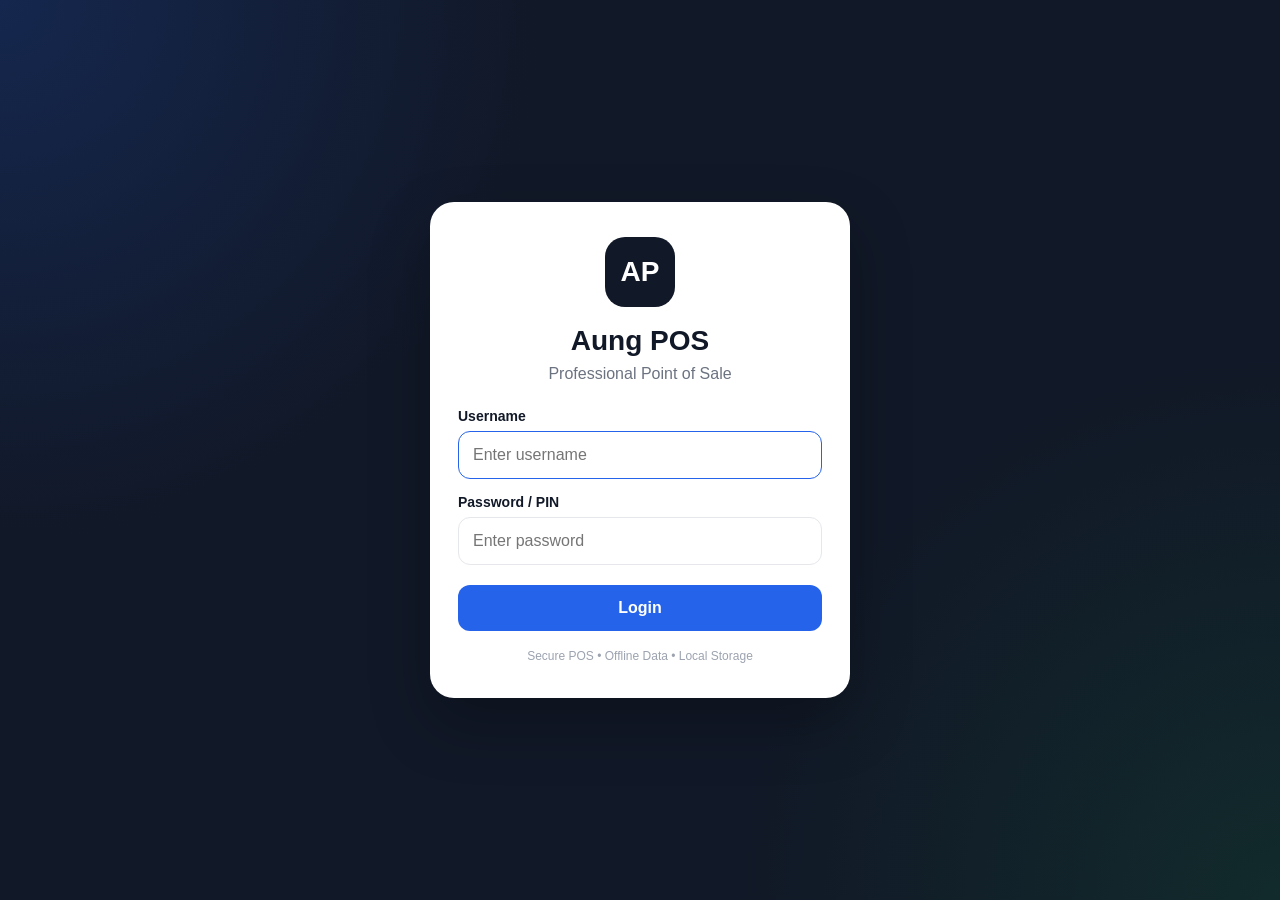
==== index.html @ e5e9f74b "Update index.html" ====
<!DOCTYPE html>
<html lang="en">
<head>
<meta charset="UTF-8">
<meta name="viewport" content="width=device-width, initial-scale=1.0">
<meta name="theme-color" content="#111827">
<title>Aung POS V2</title>

<style>
*{
  box-sizing:border-box;
  margin:0;
  padding:0;
}

:root{
  --primary:#111827;
  --primary2:#1f2937;
  --accent:#2563eb;
  --accent2:#1d4ed8;
  --success:#16a34a;
  --danger:#dc2626;
  --warning:#d97706;
  --bg:#f3f4f6;
  --card:#ffffff;
  --text:#111827;
  --muted:#6b7280;
  --border:#e5e7eb;
  --shadow:0 8px 25px rgba(0,0,0,.06);
}

body{
  font-family:Arial,"Noto Sans Myanmar",sans-serif;
  background:var(--bg);
  color:var(--text);
  min-height:100vh;
}

button,
input,
select,
textarea{
  font-family:inherit;
}

button{
  cursor:pointer;
}

.hidden{
  display:none!important;
}

/* LOGIN */
#loginScreen{
  min-height:100vh;
  display:flex;
  align-items:center;
  justify-content:center;
  padding:20px;
  background:
    radial-gradient(circle at top left,#2563eb33,transparent 35%),
    radial-gradient(circle at bottom right,#16a34a22,transparent 35%),
    #111827;
}

.login-card{
  width:100%;
  max-width:420px;
  background:white;
  border-radius:24px;
  padding:35px 28px;
  box-shadow:0 25px 60px rgba(0,0,0,.25);
}

.login-logo{
  width:70px;
  height:70px;
  border-radius:20px;
  background:#111827;
  color:white;
  display:flex;
  align-items:center;
  justify-content:center;
  font-size:28px;
  font-weight:800;
  margin:0 auto 18px;
}

.login-card h1{
  text-align:center;
  font-size:28px;
}

.login-card .sub{
  text-align:center;
  color:var(--muted);
  margin:8px 0 25px;
}

.login-card label{
  display:block;
  font-size:14px;
  font-weight:700;
  margin:15px 0 7px;
}

.login-card input{
  width:100%;
  padding:14px;
  border:1px solid var(--border);
  border-radius:12px;
  outline:none;
  font-size:16px;
}

.login-card input:focus{
  border-color:var(--accent);
}

.login-btn{
  width:100%;
  border:0;
  background:var(--accent);
  color:white;
  padding:14px;
  border-radius:12px;
  margin-top:20px;
  font-size:16px;
  font-weight:700;
}

.login-error{
  background:#fee2e2;
  color:#991b1b;
  padding:11px;
  border-radius:10px;
  margin-top:15px;
  font-size:14px;
  display:none;
}

.login-note{
  margin-top:18px;
  text-align:center;
  color:#9ca3af;
  font-size:12px;
}

/* APP */
#app{
  min-height:100vh;
  display:flex;
}

.sidebar{
  width:260px;
  background:var(--primary);
  color:white;
  position:fixed;
  top:0;
  left:0;
  bottom:0;
  z-index:100;
  overflow-y:auto;
  transition:.25s;
}

.brand{
  padding:22px 20px;
  border-bottom:1px solid rgba(255,255,255,.08);
}

.brand-title{
  font-size:22px;
  font-weight:800;
}

.brand-sub{
  font-size:12px;
  color:#9ca3af;
  margin-top:5px;
}

.user-box{
  margin:15px;
  padding:13px;
  border-radius:14px;
  background:#1f2937;
}

.user-name{
  font-weight:700;
}

.user-role{
  font-size:12px;
  color:#93c5fd;
  margin-top:4px;
}

.nav-title{
  color:#6b7280;
  font-size:11px;
  font-weight:800;
  padding:15px 20px 7px;
  text-transform:uppercase;
}

.nav-item{
  display:flex;
  align-items:center;
  gap:12px;
  padding:12px 18px;
  margin:3px 10px;
  border-radius:10px;
  color:#d1d5db;
  text-decoration:none;
  cursor:pointer;
  font-size:14px;
}

.nav-item:hover{
  background:#1f2937;
  color:white;
}

.nav-item.active{
  background:#2563eb;
  color:white;
}

.nav-icon{
  width:22px;
  text-align:center;
}

.main{
  margin-left:260px;
  width:calc(100% - 260px);
  min-height:100vh;
}

.topbar{
  height:70px;
  background:white;
  border-bottom:1px solid var(--border);
  display:flex;
  align-items:center;
  justify-content:space-between;
  padding:0 25px;
  position:sticky;
  top:0;
  z-index:50;
}

.top-left{
  display:flex;
  align-items:center;
  gap:15px;
}

.mobile-menu{
  display:none;
  border:0;
  background:#f3f4f6;
  width:40px;
  height:40px;
  border-radius:10px;
  font-size:20px;
}

.page-title{
  font-size:20px;
  font-weight:800;
}

.top-user{
  display:flex;
  align-items:center;
  gap:10px;
}

.avatar{
  width:38px;
  height:38px;
  border-radius:50%;
  background:#dbeafe;
  color:#1d4ed8;
  display:flex;
  align-items:center;
  justify-content:center;
  font-weight:800;
}

.content{
  padding:25px;
}

.section{
  display:none;
}

.section.active{
  display:block;
}

.page-head{
  display:flex;
  align-items:center;
  justify-content:space-between;
  gap:15px;
  margin-bottom:20px;
}

.page-head h2{
  font-size:24px;
}

.page-head p{
  color:var(--muted);
  margin-top:5px;
  font-size:13px;
}

.btn{
  border:0;
  padding:11px 16px;
  border-radius:10px;
  font-weight:700;
  font-size:13px;
}

.btn-primary{
  background:var(--accent);
  color:white;
}

.btn-primary:hover{
  background:var(--accent2);
}

.btn-success{
  background:var(--success);
  color:white;
}

.btn-danger{
  background:var(--danger);
  color:white;
}

.btn-warning{
  background:var(--warning);
  color:white;
}

.btn-light{
  background:#f3f4f6;
  color:#374151;
}

.btn-sm{
  padding:7px 10px;
  font-size:12px;
}

.card{
  background:var(--card);
  border:1px solid var(--border);
  border-radius:16px;
  box-shadow:var(--shadow);
}

.stats-grid{
  display:grid;
  grid-template-columns:repeat(4,1fr);
  gap:15px;
  margin-bottom:20px;
}

.stat{
  padding:20px;
}

.stat-label{
  color:var(--muted);
  font-size:13px;
}

.stat-value{
  font-size:25px;
  font-weight:800;
  margin-top:8px;
}

.stat-small{
  font-size:12px;
  color:var(--muted);
  margin-top:5px;
}

.dashboard-grid{
  display:grid;
  grid-template-columns:1.5fr 1fr;
  gap:20px;
}

.card-head{
  padding:18px 20px;
  border-bottom:1px solid var(--border);
  display:flex;
  justify-content:space-between;
  align-items:center;
}

.card-head h3{
  font-size:16px;
}

.card-body{
  padding:20px;
}

.table-wrap{
  width:100%;
  overflow-x:auto;
}

table{
  width:100%;
  border-collapse:collapse;
  min-width:650px;
}

th,
td{
  padding:12px;
  border-bottom:1px solid var(--border);
  text-align:left;
  font-size:13px;
}

th{
  color:#6b7280;
  background:#f9fafb;
  font-weight:700;
}

.empty{
  text-align:center;
  padding:35px;
  color:var(--muted);
}

.badge{
  display:inline-flex;
  align-items:center;
  padding:5px 8px;
  border-radius:999px;
  font-size:11px;
  font-weight:700;
}

.badge-success{
  background:#dcfce7;
  color:#166534;
}

.badge-danger{
  background:#fee2e2;
  color:#991b1b;
}

.badge-warning{
  background:#fef3c7;
  color:#92400e;
}

.badge-blue{
  background:#dbeafe;
  color:#1e40af;
}

/* POS */
.pos-layout{
  display:grid;
  grid-template-columns:1.45fr 1fr;
  gap:20px;
}

.search-row{
  display:flex;
  gap:10px;
  margin-bottom:15px;
}

.input,
.select,
.textarea{
  width:100%;
  border:1px solid var(--border);
  border-radius:10px;
  padding:11px 12px;
  outline:none;
  background:white;
}

.input:focus,
.select:focus,
.textarea:focus{
  border-color:var(--accent);
}

.product-grid{
  display:grid;
  grid-template-columns:repeat(3,1fr);
  gap:12px;
  max-height:620px;
  overflow-y:auto;
}

.product-card{
  border:1px solid var(--border);
  border-radius:14px;
  padding:14px;
  background:white;
  cursor:pointer;
  transition:.2s;
}

.product-card:hover{
  border-color:#93c5fd;
  transform:translateY(-1px);
}

.product-card h4{
  font-size:14px;
  margin-bottom:7px;
}

.product-price{
  color:#2563eb;
  font-size:16px;
  font-weight:800;
}

.product-stock{
  font-size:11px;
  color:var(--muted);
  margin-top:5px;
}

.cart{
  position:sticky;
  top:90px;
}

.cart-items{
  max-height:390px;
  overflow-y:auto;
}

.cart-row{
  display:flex;
  justify-content:space-between;
  gap:10px;
  padding:12px 0;
  border-bottom:1px solid var(--border);
}

.cart-name{
  font-size:13px;
  font-weight:700;
}

.cart-price{
  font-size:12px;
  color:var(--muted);
  margin-top:3px;
}

.qty-control{
  display:flex;
  align-items:center;
  gap:5px;
  margin-top:6px;
}

.qty-control button{
  width:27px;
  height:27px;
  border:0;
  border-radius:7px;
  background:#f3f4f6;
}

.cart-total{
  padding-top:15px;
  border-top:1px solid var(--border);
  margin-top:10px;
}

.total-line{
  display:flex;
  justify-content:space-between;
  padding:6px 0;
  font-size:14px;
}

.total-line.grand{
  font-size:20px;
  font-weight:800;
}

.payment-grid{
  display:grid;
  grid-template-columns:repeat(3,1fr);
  gap:7px;
  margin:12px 0;
}

.payment-btn{
  border:1px solid var(--border);
  background:white;
  padding:10px 5px;
  border-radius:9px;
  font-size:12px;
}

.payment-btn.active{
  background:#dbeafe;
  border-color:#2563eb;
  color:#1d4ed8;
  font-weight:800;
}

/* FORM */
.form-grid{
  display:grid;
  grid-template-columns:repeat(2,1fr);
  gap:15px;
}

.form-group label{
  display:block;
  font-size:13px;
  font-weight:700;
  margin-bottom:6px;
}

.form-full{
  grid-column:1/-1;
}

.form-actions{
  display:flex;
  justify-content:flex-end;
  gap:10px;
  margin-top:20px;
}

/* FILTER */
.filter-bar{
  display:flex;
  gap:10px;
  margin-bottom:15px;
  flex-wrap:wrap;
}

.filter-bar > *{
  flex:1;
  min-width:150px;
}

/* REPORT */
.report-grid{
  display:grid;
  grid-template-columns:repeat(3,1fr);
  gap:15px;
  margin-bottom:20px;
}

.report-box{
  padding:20px;
}

.report-box h4{
  color:var(--muted);
  font-size:13px;
}

.report-box strong{
  display:block;
  font-size:24px;
  margin-top:8px;
}

/* SETTINGS */
.settings-grid{
  display:grid;
  grid-template-columns:repeat(2,1fr);
  gap:20px;
}

.setting-card{
  padding:20px;
}

.setting-card h3{
  margin-bottom:6px;
}

.setting-card p{
  color:var(--muted);
  font-size:13px;
  margin-bottom:15px;
}

.permission-list{
  display:grid;
  grid-template-columns:repeat(2,1fr);
  gap:8px;
}

.permission-item{
  padding:10px;
  background:#f9fafb;
  border-radius:8px;
  font-size:12px;
}

/* MODAL */
.modal-overlay{
  position:fixed;
  inset:0;
  background:rgba(0,0,0,.55);
  display:none;
  align-items:center;
  justify-content:center;
  z-index:500;
  padding:20px;
}

.modal-overlay.show{
  display:flex;
}

.modal{
  background:white;
  width:100%;
  max-width:650px;
  max-height:90vh;
  overflow-y:auto;
  border-radius:18px;
  box-shadow:0 25px 70px rgba(0,0,0,.25);
}

.modal-head{
  padding:18px 20px;
  border-bottom:1px solid var(--border);
  display:flex;
  align-items:center;
  justify-content:space-between;
}

.modal-head h3{
  font-size:18px;
}

.modal-close{
  border:0;
  background:#f3f4f6;
  width:34px;
  height:34px;
  border-radius:8px;
  font-size:18px;
}

.modal-body{
  padding:20px;
}

/* TOAST */
#toastContainer{
  position:fixed;
  right:20px;
  bottom:20px;
  z-index:1000;
  display:flex;
  flex-direction:column;
  gap:10px;
}

.toast{
  min-width:260px;
  background:#111827;
  color:white;
  padding:13px 16px;
  border-radius:10px;
  box-shadow:0 10px 25px rgba(0,0,0,.2);
  font-size:13px;
}

.toast.success{
  background:#166534;
}

.toast.error{
  background:#991b1b;
}

/* RECEIPT */
.receipt-print{
  display:none;
}

/* RESPONSIVE */
@media(max-width:1100px){
  .stats-grid{
    grid-template-columns:repeat(2,1fr);
  }

  .dashboard-grid,
  .pos-layout{
    grid-template-columns:1fr;
  }

  .cart{
    position:static;
  }

  .product-grid{
    grid-template-columns:repeat(3,1fr);
  }
}

@media(max-width:800px){
  .sidebar{
    transform:translateX(-100%);
  }

  .sidebar.open{
    transform:translateX(0);
  }

  .main{
    margin-left:0;
    width:100%;
  }

  .mobile-menu{
    display:block;
  }

  .content{
    padding:15px;
  }

  .topbar{
    padding:0 15px;
  }

  .product-grid{
    grid-template-columns:repeat(2,1fr);
  }

  .settings-grid,
  .report-grid{
    grid-template-columns:1fr;
  }
}

@media(max-width:520px){
  .stats-grid{
    grid-template-columns:1fr 1fr;
    gap:10px;
  }

  .stat{
    padding:14px;
  }

  .stat-value{
    font-size:20px;
  }

  .page-head{
    align-items:flex-start;
    flex-direction:column;
  }

  .form-grid{
    grid-template-columns:1fr;
  }

  .form-full{
    grid-column:auto;
  }

  .product-grid{
    grid-template-columns:1fr 1fr;
  }

  .payment-grid{
    grid-template-columns:repeat(2,1fr);
  }

  .top-user .user-text{
    display:none;
  }
}

/* PRINT */
@media print{
  body *{
    visibility:hidden!important;
  }

  #receiptPrint,
  #receiptPrint *{
    visibility:visible!important;
  }

  #receiptPrint{
    display:block!important;
    position:absolute;
    left:0;
    top:0;
    width:80mm;
    padding:5mm;
    color:#000;
    background:#fff;
  }

  .no-print{
    display:none!important;
  }
}
</style>
</head>

<body>

<!-- LOGIN -->
<div id="loginScreen">
  <div class="login-card">
    <div class="login-logo">AP</div>
    <h1>Aung POS</h1>
    <div class="sub">Professional Point of Sale</div>

    <form id="loginForm">
      <label>Username</label>
      <input id="loginUsername" type="text" autocomplete="username" placeholder="Enter username" required>

      <label>Password / PIN</label>
      <input id="loginPin" type="password" inputmode="numeric" autocomplete="current-password" placeholder="Enter password" required>

      <button class="login-btn" type="submit">Login</button>
    </form>

    <div id="loginError" class="login-error"></div>

    <div class="login-note">
      Secure POS • Offline Data • Local Storage
    </div>
  </div>
</div>

<!-- APP -->
<div id="app" class="hidden">

  <aside class="sidebar" id="sidebar">

    <div class="brand">
      <div class="brand-title">Aung POS</div>
      <div class="brand-sub">Professional Business System</div>
    </div>

    <div class="user-box">
      <div class="user-name" id="sideUserName">Admin</div>
      <div class="user-role" id="sideUserRole">Administrator</div>
    </div>

    <div class="nav-title">Main</div>

    <div class="nav-item active" data-section="dashboard">
      <span class="nav-icon">🏠</span>
      <span>Dashboard</span>
    </div>

    <div class="nav-item" data-section="sales">
      <span class="nav-icon">🛒</span>
      <span>POS Sales</span>
    </div>

    <div class="nav-title">Inventory</div>

    <div class="nav-item" data-section="products">
      <span class="nav-icon">📦</span>
      <span>Products</span>
    </div>

    <div class="nav-item" data-section="purchases">
      <span class="nav-icon">🚚</span>
      <span>Purchases</span>
    </div>

    <div class="nav-item" data-section="stock">
      <span class="nav-icon">📊</span>
      <span>Stock</span>
    </div>

    <div class="nav-title">Customers</div>

    <div class="nav-item" data-section="customers">
      <span class="nav-icon">👥</span>
      <span>Customers</span>
    </div>

    <div class="nav-item" data-section="suppliers">
      <span class="nav-icon">🏢</span>
      <span>Suppliers</span>
    </div>

    <div class="nav-item" data-section="debts">
      <span class="nav-icon">💳</span>
      <span>Debts</span>
    </div>

    <div class="nav-title">Management</div>

    <div class="nav-item" data-section="expenses">
      <span class="nav-icon">💸</span>
      <span>Expenses</span>
    </div>

    <div class="nav-item" data-section="employees">
      <span class="nav-icon">👨‍💼</span>
      <span>Employees</span>
    </div>

    <div class="nav-item" data-section="reports">
      <span class="nav-icon">📈</span>
      <span>Reports</span>
    </div>

    <div class="nav-item" data-section="users" data-permission="users">
      <span class="nav-icon">🔐</span>
      <span>User Management</span>
    </div>

    <div class="nav-item" data-section="settings">
      <span class="nav-icon">⚙️</span>
      <span>Settings</span>
    </div>

    <div style="padding:20px 15px;">
      <button class="btn btn-danger" style="width:100%;" id="logoutBtn">
        🚪 Logout
      </button>
    </div>

  </aside>

  <main class="main">

    <header class="topbar">
      <div class="top-left">
        <button class="mobile-menu" id="mobileMenu">☰</button>
        <div>
          <div class="page-title" id="pageTitle">Dashboard</div>
        </div>
      </div>

      <div class="top-user">
        <div class="user-text">
          <strong id="topUserName">Admin</strong>
          <div style="font-size:11px;color:#6b7280;" id="topUserRole">Administrator</div>
        </div>
        <div class="avatar" id="topAvatar">A</div>
      </div>
    </header>

    <div class="content">

      <!-- DASHBOARD -->
      <section class="section active" id="section-dashboard">

        <div class="page-head">
          <div>
            <h2>Dashboard</h2>
            <p id="dashboardDate"></p>
          </div>
          <button class="btn btn-primary" id="quickSaleBtn">＋ New Sale</button>
        </div>

        <div class="stats-grid">

          <div class="card stat">
            <div class="stat-label">Today's Sales</div>
            <div class="stat-value" id="todaySales">0 Ks</div>
            <div class="stat-small" id="todaySalesCount">0 transactions</div>
          </div>

          <div class="card stat">
            <div class="stat-label">Gross Profit</div>
            <div class="stat-value" id="todayProfit">0 Ks</div>
            <div class="stat-small">Today</div>
          </div>

          <div class="card stat">
            <div class="stat-label">Purchases</div>
            <div class="stat-value" id="todayPurchase">0 Ks</div>
            <div class="stat-small">Today</div>
          </div>

          <div class="card stat">
            <div class="stat-label">Expenses</div>
            <div class="stat-value" id="todayExpense">0 Ks</div>
            <div class="stat-small">Today</div>
          </div>

          <div class="card stat">
            <div class="stat-label">Products</div>
            <div class="stat-value" id="totalProducts">0</div>
            <div class="stat-small">Total products</div>
          </div>

          <div class="card stat">
            <div class="stat-label">Low Stock</div>
            <div class="stat-value" id="lowStockCount">0</div>
            <div class="stat-small">Need attention</div>
          </div>

          <div class="card stat">
            <div class="stat-label">Expiry Alerts</div>
            <div class="stat-value" id="expiryCount">0</div>
            <div class="stat-small">Products</div>
          </div>

          <div class="card stat">
            <div class="stat-label">Customer Due</div>
            <div class="stat-value" id="totalCustomers">0 Ks</div>
            <div class="stat-small">Receivable</div>
          </div>

        </div>

        <div class="dashboard-grid">

          <div class="card">
            <div class="card-head">
              <h3>Recent Sales</h3>
              <button class="btn btn-light btn-sm" data-section-link="sales">View All</button>
            </div>
            <div class="table-wrap">
              <table>
                <thead>
                  <tr>
                    <th>Invoice</th>
                    <th>Customer</th>
                    <th>Total</th>
                    <th>Payment</th>
                  </tr>
                </thead>
                <tbody id="recentSales"></tbody>
              </table>
            </div>
          </div>

          <div class="card">
            <div class="card-head">
              <h3>Alerts</h3>
            </div>
            <div class="card-body" id="dashboardAlerts"></div>
          </div>

        </div>

      </section>

      <!-- SALES -->
      <section class="section" id="section-sales">

        <div class="page-head">
          <div>
            <h2>POS Sales</h2>
            <p>Create sales invoices and manage payments</p>
          </div>
          <button class="btn btn-light" id="newSaleBtn">Clear Sale</button>
        </div>

        <div class="pos-layout">

          <div class="card">
            <div class="card-body">

              <div class="search-row">
                <input class="input" id="salesSearch" placeholder="Search product / barcode...">
                <select class="select" id="salesCategory" style="max-width:180px;">
                  <option value="">All Categories</option>
                </select>
              </div>

              <div class="product-grid" id="salesProducts"></div>

            </div>
          </div>

          <div class="card cart">

            <div class="card-head">
              <h3>Current Cart</h3>
              <span class="badge badge-blue" id="cartCount">0 items</span>
            </div>

            <div class="card-body">

              <div class="cart-items" id="cartItems">
                <div class="empty">No products added</div>
              </div>

              <div style="margin-top:15px;">
                <label style="font-size:12px;font-weight:700;">Customer</label>
                <select class="select" id="saleCustomer" style="margin-top:5px;">
                  <option value="">Walk-in Customer</option>
                </select>
              </div>

              <div style="margin-top:10px;">
                <label style="font-size:12px;font-weight:700;">Discount</label>
                <input class="input" id="saleDiscount" type="number" min="0" value="0" style="margin-top:5px;">
              </div>

              <div class="payment-grid">
                <button class="payment-btn active" data-payment="Cash">Cash</button>
                <button class="payment-btn" data-payment="KBZ Pay">KBZ Pay</button>
                <button class="payment-btn" data-payment="Wave Pay">Wave Pay</button>
                <button class="payment-btn" data-payment="Bank">Bank</button>
                <button class="payment-btn" data-payment="Credit / Due">Credit / Due</button>
              </div>

              <div class="cart-total">
                <div class="total-line">
                  <span>Subtotal</span>
                  <strong id="cartSubtotal">0 Ks</strong>
                </div>

                <div class="total-line">
                  <span>Discount</span>
                  <strong id="cartDiscount">0 Ks</strong>
                </div>

                <div class="total-line grand">
                  <span>Total</span>
                  <strong id="cartTotal">0 Ks</strong>
                </div>
              </div>

              <button class="btn btn-success" id="checkoutBtn" style="width:100%;margin-top:15px;padding:14px;">
                Complete Sale
              </button>

            </div>
          </div>

        </div>

      </section>

      <!-- PRODUCTS -->
      <section class="section" id="section-products">

        <div class="page-head">
          <div>
            <h2>Products</h2>
            <p>Manage unlimited products and prices</p>
          </div>
          <button class="btn btn-primary" id="addProductBtn">＋ Add Product</button>
        </div>

        <div class="card">
          <div class="card-body">
            <div class="filter-bar">
              <input class="input" id="productSearch" placeholder="Search product / barcode">
              <select class="select" id="productCategoryFilter">
                <option value="">All Categories</option>
              </select>
              <select class="select" id="stockFilter">
                <option value="">All Stock</option>
                <option value="low">Low Stock</option>
                <option value="out">Out of Stock</option>
                <option value="expiry">Expiry</option>
              </select>
            </div>

            <div class="table-wrap">
              <table>
                <thead>
                  <tr>
                    <th>Product</th>
                    <th>Barcode</th>
                    <th>Category</th>
                    <th>Unit</th>
                    <th>Buy</th>
                    <th>Retail</th>
                    <th>Wholesale</th>
                    <th>Stock</th>
                    <th>Expiry</th>
                    <th>Action</th>
                  </tr>
                </thead>
                <tbody id="productsTableBody"></tbody>
              </table>
            </div>
          </div>
        </div>

      </section>

      <!-- PURCHASES -->
      <section class="section" id="section-purchases">

        <div class="page-head">
          <div>
            <h2>Purchases</h2>
            <p>Record purchases and increase stock</p>
          </div>
          <button class="btn btn-primary" id="newPurchaseBtn">＋ New Purchase</button>
        </div>

        <div class="stats-grid">

          <div class="card stat">
            <div class="stat-label">Today's Purchase</div>
            <div class="stat-value" id="purchaseTodayTotal">0 Ks</div>
          </div>

          <div class="card stat">
            <div class="stat-label">Invoices</div>
            <div class="stat-value" id="purchaseInvoiceCount">0</div>
          </div>

          <div class="card stat">
            <div class="stat-label">Supplier Payable</div>
            <div class="stat-value" id="supplierPayable">0 Ks</div>
          </div>

        </div>

        <div class="card">
          <div class="table-wrap">
            <table>
              <thead>
                <tr>
                  <th>Invoice</th>
                  <th>Date</th>
                  <th>Supplier</th>
                  <th>Product</th>
                  <th>Qty</th>
                  <th>Cost</th>
                  <th>Total</th>
                  <th>Payment</th>
                </tr>
              </thead>
              <tbody id="purchaseTableBody"></tbody>
            </table>
          </div>
        </div>

      </section>

      <!-- STOCK -->
      <section class="section" id="section-stock">

        <div class="page-head">
          <div>
            <h2>Stock Management</h2>
            <p>Monitor inventory value and stock levels</p>
          </div>
          <button class="btn btn-warning" id="stockAdjustmentBtn">± Stock Adjustment</button>
        </div>

        <div class="stats-grid">

          <div class="card stat">
            <div class="stat-label">Products</div>
            <div class="stat-value" id="stockProductCount">0</div>
          </div>

          <div class="card stat">
            <div class="stat-label">Total Units</div>
            <div class="stat-value" id="stockUnitCount">0</div>
          </div>

          <div class="card stat">
            <div class="stat-label">Cost Value</div>
            <div class="stat-value" id="stockCostValue">0 Ks</div>
          </div>

          <div class="card stat">
            <div class="stat-label">Low Stock</div>
            <div class="stat-value" id="stockLowCount">0</div>
          </div>

        </div>

        <div class="card">
          <div class="card-body">
            <input class="input" id="stockSearch" placeholder="Search stock...">
          </div>

          <div class="table-wrap">
            <table>
              <thead>
                <tr>
                  <th>Product</th>
                  <th>Category</th>
                  <th>Unit</th>
                  <th>Stock</th>
                  <th>Min Stock</th>
                  <th>Buy Value</th>
                  <th>Retail Value</th>
                  <th>Status</th>
                </tr>
              </thead>
              <tbody id="stockTableBody"></tbody>
            </table>
          </div>
        </div>

      </section>

      <!-- CUSTOMERS -->
      <section class="section" id="section-customers">

        <div class="page-head">
          <div>
            <h2>Customers</h2>
            <p>Customer information and receivables</p>
          </div>
          <button class="btn btn-primary" id="addCustomerBtn">＋ Add Customer</button>
        </div>

        <div class="stats-grid">
          <div class="card stat">
            <div class="stat-label">Customers</div>
            <div class="stat-value" id="customerCount">0</div>
          </div>

          <div class="card stat">
            <div class="stat-label">Receivable</div>
            <div class="stat-value" id="customerReceivable">0 Ks</div>
          </div>
        </div>

        <div class="card">
          <div class="card-body">
            <input class="input" id="customerSearch" placeholder="Search customer...">
          </div>

          <div class="table-wrap">
            <table>
              <thead>
                <tr>
                  <th>Name</th>
                  <th>Phone</th>
                  <th>Address</th>
                  <th>Due</th>
                  <th>Action</th>
                </tr>
              </thead>
              <tbody id="customerTableBody"></tbody>
            </table>
          </div>
        </div>

      </section>

      <!-- SUPPLIERS -->
      <section class="section" id="section-suppliers">

        <div class="page-head">
          <div>
            <h2>Suppliers</h2>
            <p>Supplier information and payables</p>
          </div>
          <button class="btn btn-primary" id="addSupplierBtn">＋ Add Supplier</button>
        </div>

        <div class="card">
          <div class="table-wrap">
            <table>
              <thead>
                <tr>
                  <th>Name</th>
                  <th>Phone</th>
                  <th>Address</th>
                  <th>Payable</th>
                  <th>Action</th>
                </tr>
              </thead>
              <tbody id="supplierTableBody"></tbody>
            </table>
          </div>
        </div>

      </section>

      <!-- DEBTS -->
      <section class="section" id="section-debts">

        <div class="page-head">
          <div>
            <h2>Debt Management</h2>
            <p>Customer receivables and supplier payables</p>
          </div>
        </div>

        <div class="report-grid">

          <div class="card report-box">
            <h4>Total Receivable</h4>
            <strong id="totalReceivable">0 Ks</strong>
          </div>

          <div class="card report-box">
            <h4>Total Payable</h4>
            <strong id="totalPayable">0 Ks</strong>
          </div>

          <div class="card report-box">
            <h4>Net Debt Position</h4>
            <strong id="netDebt">0 Ks</strong>
          </div>

        </div>

        <div class="dashboard-grid">

          <div class="card">
            <div class="card-head">
              <h3>Customer Receivables</h3>
            </div>
            <div class="card-body" id="receivableList"></div>
          </div>

          <div class="card">
            <div class="card-head">
              <h3>Supplier Payables</h3>
            </div>
            <div class="card-body" id="payableList"></div>
          </div>

        </div>

      </section>

      <!-- EXPENSES -->
      <section class="section" id="section-expenses">

        <div class="page-head">
          <div>
            <h2>Expenses</h2>
            <p>Track business expenses</p>
          </div>
          <button class="btn btn-primary" id="addExpenseBtn">＋ Add Expense</button>
        </div>

        <div class="report-grid">

          <div class="card report-box">
            <h4>Today</h4>
            <strong id="expenseToday">0 Ks</strong>
          </div>

          <div class="card report-box">
            <h4>This Month</h4>
            <strong id="expenseMonth">0 Ks</strong>
          </div>

          <div class="card report-box">
            <h4>This Year</h4>
            <strong id="expenseYear">0 Ks</strong>
          </div>

        </div>

        <div class="card">
          <div class="table-wrap">
            <table>
              <thead>
                <tr>
                  <th>Date</th>
                  <th>Category</th>
                  <th>Description</th>
                  <th>Amount</th>
                  <th>Action</th>
                </tr>
              </thead>
              <tbody id="expenseTableBody"></tbody>
            </table>
          </div>
        </div>

      </section>

      <!-- EMPLOYEES -->
      <section class="section" id="section-employees">

        <div class="page-head">
          <div>
            <h2>Employees</h2>
            <p>Employee salary and payment management</p>
          </div>
          <button class="btn btn-primary" id="addEmployeeBtn">＋ Add Employee</button>
        </div>

        <div class="card">
          <div class="table-wrap">
            <table>
              <thead>
                <tr>
                  <th>Name</th>
                  <th>Role</th>
                  <th>Phone</th>
                  <th>Salary</th>
                  <th>Paid</th>
                  <th>Action</th>
                </tr>
              </thead>
              <tbody id="employeeTableBody"></tbody>
            </table>
          </div>
        </div>

      </section>

      <!-- REPORTS -->
      <section class="section" id="section-reports">

        <div class="page-head">
          <div>
            <h2>Reports</h2>
            <p>Sales, purchase, expense and profit analysis</p>
          </div>

          <div style="display:flex;gap:8px;">
            <select class="select" id="reportPeriod">
              <option value="today">Today</option>
              <option value="month">This Month</option>
              <option value="year">This Year</option>
              <option value="all">All Time</option>
            </select>

            <button class="btn btn-primary" id="printReportBtn">
              🖨 Print
            </button>
          </div>
        </div>

        <div class="report-grid">

          <div class="card report-box">
            <h4>Sales</h4>
            <strong id="reportSales">0 Ks</strong>
          </div>

          <div class="card report-box">
            <h4>Purchase / COGS</h4>
            <strong id="reportPurchase">0 Ks</strong>
          </div>

          <div class="card report-box">
            <h4>Expenses</h4>
            <strong id="reportExpenses">0 Ks</strong>
          </div>

          <div class="card report-box">
            <h4>Gross Profit</h4>
            <strong id="reportProfit">0 Ks</strong>
          </div>

          <div class="card report-box">
            <h4>Net Profit</h4>
            <strong id="reportNetProfit">0 Ks</strong>
          </div>

          <div class="card report-box">
            <h4>Transactions</h4>
            <strong id="reportTransactions">0</strong>
          </div>

        </div>

        <div class="dashboard-grid">

          <div class="card">
            <div class="card-head">
              <h3>Sales Summary</h3>
            </div>
            <div class="card-body" id="salesReportSummary"></div>
          </div>

          <div class="card">
            <div class="card-head">
              <h3>Profit Summary</h3>
            </div>
            <div class="card-body" id="profitReportSummary"></div>
          </div>

        </div>

      </section>

      <!-- USERS -->
      <section class="section" id="section-users">

        <div class="page-head">
          <div>
            <h2>User Management</h2>
            <p>Maximum 5 users • Admin / Manager / Cashier</p>
          </div>
          <button class="btn btn-primary" id="addUserBtn">＋ Add User</button>
        </div>

        <div class="card">
          <div class="card-body">

            <div style="padding:12px;background:#eff6ff;border-radius:10px;margin-bottom:15px;font-size:13px;">
              🔐 User passwords/PINs are stored locally in this browser.
              Do not use the same PIN as another user.
            </div>

            <div class="table-wrap">
              <table>
                <thead>
                  <tr>
                    <th>User</th>
                    <th>Username</th>
                    <th>Role</th>
                    <th>Status</th>
                    <th>Action</th>
                  </tr>
                </thead>
                <tbody id="userTableBody"></tbody>
              </table>
            </div>

          </div>
        </div>

      </section>

      <!-- SETTINGS -->
      <section class="section" id="section-settings">

        <div class="page-head">
          <div>
            <h2>Settings</h2>
            <p>Shop, receipt and data settings</p>
          </div>
        </div>

        <div class="settings-grid">

          <div class="card setting-card">
            <h3>🏪 Shop Settings</h3>
            <p>Shop name, address and phone</p>
            <button class="btn btn-primary" id="shopSettingsBtn">
              Edit Shop
            </button>
          </div>

          <div class="card setting-card">
            <h3>🧾 Receipt Settings</h3>
            <p>Receipt footer and font size</p>
            <button class="btn btn-primary" id="receiptSettingsBtn">
              Edit Receipt
            </button>
          </div>

          <div class="card setting-card">
            <h3>🔐 My Account</h3>
            <p>Change your own password / PIN</p>
            <button class="btn btn-primary" id="changeMyPasswordBtn">
              Change Password
            </button>
          </div>

          <div class="card setting-card">
            <h3>👥 User Management</h3>
            <p>Manage up to 5 users and roles</p>
            <button class="btn btn-primary" id="userSettingsBtn">
              Manage Users
            </button>
          </div>

          <div class="card setting-card">
            <h3>💾 Backup</h3>
            <p>Download all POS data as JSON</p>
            <button class="btn btn-success" id="backupBtn">
              Download Backup
            </button>
          </div>

          <div class="card setting-card">
            <h3>📥 Restore</h3>
            <p>Restore POS data from JSON backup</p>
            <input type="file" id="restoreInput" accept=".json" style="display:none;">
            <button class="btn btn-primary" id="restoreBtn">
              Restore Backup
            </button>
          </div>

          <div class="card setting-card">
            <h3>🖨 Printer</h3>
            <p>Browser print is supported. Bluetooth support depends on device/browser.</p>
            <button class="btn btn-light" id="testPrintBtn">
              Test Print
            </button>
          </div>

          <div class="card setting-card">
            <h3>🗑 Data Management</h3>
            <p>Clear all local POS data</p>
            <button class="btn btn-danger" id="clearDataBtn">
              Clear All Data
            </button>
          </div>

        </div>

      </section>

    </div>
  </main>
</div>

<!-- MODAL -->
<div class="modal-overlay" id="modalOverlay">
  <div class="modal">

    <div class="modal-head">
      <h3 id="modalTitle">Modal</h3>
      <button class="modal-close" id="modalClose">×</button>
    </div>

    <div class="modal-body" id="modalBody"></div>

  </div>
</div>

<!-- TOAST -->
<div id="toastContainer"></div>

<!-- RECEIPT -->
<div id="receiptPrint" class="receipt-print"></div>

<script>
/* =========================================================
   AUNG POS V2
   SINGLE FILE APPLICATION
========================================================= */

const STORAGE_KEY = "aung_pos_professional_v2";

const DEFAULT_DB = {
  version: 2,

  shop: {
    name: "Aung POS",
    address: "",
    phone: "",
    footer: "Thank you for your business!",
    receiptFont: 14
  },

  users: [
    {
      id: "u1",
      name: "Administrator",
      username: "admin",
      pin: "1234",
      role: "Admin",
      active: true
    }
  ],

  products: [],
  sales: [],
  purchases: [],
  customers: [],
  suppliers: [],
  expenses: [],
  employees: [],
  adjustments: []
};

let db = loadDatabase();
let currentUser = null;
let cart = [];
let currentPayment = "Cash";
let editingId = null;

/* =========================================================
   DATABASE
========================================================= */

function loadDatabase(){
  try{
    const saved = localStorage.getItem(STORAGE_KEY);

    if(!saved){
      return JSON.parse(JSON.stringify(DEFAULT_DB));
    }

    const data = JSON.parse(saved);

    return {
      ...JSON.parse(JSON.stringify(DEFAULT_DB)),
      ...data,
      shop:{
        ...DEFAULT_DB.shop,
        ...(data.shop || {})
      },
      users:Array.isArray(data.users) && data.users.length
        ? data.users
        : JSON.parse(JSON.stringify(DEFAULT_DB.users)),
      products:Array.isArray(data.products) ? data.products : [],
      sales:Array.isArray(data.sales) ? data.sales : [],
      purchases:Array.isArray(data.purchases) ? data.purchases : [],
      customers:Array.isArray(data.customers) ? data.customers : [],
      suppliers:Array.isArray(data.suppliers) ? data.suppliers : [],
      expenses:Array.isArray(data.expenses) ? data.expenses : [],
      employees:Array.isArray(data.employees) ? data.employees : [],
      adjustments:Array.isArray(data.adjustments) ? data.adjustments : []
    };

  }catch(error){
    console.error(error);
    return JSON.parse(JSON.stringify(DEFAULT_DB));
  }
}

function saveDatabase(){
  localStorage.setItem(STORAGE_KEY, JSON.stringify(db));
}

function uid(prefix="id"){
  return prefix + "_" + Date.now().toString(36) + Math.random().toString(36).slice(2,7);
}

function money(value){
  return Number(value || 0).toLocaleString("en-US") + " Ks";
}

function number(value){
  return Number(value || 0);
}

function today(){
  const d = new Date();
  return d.toISOString().slice(0,10);
}

function monthKey(){
  return today().slice(0,7);
}

function yearKey(){
  return today().slice(0,4);
}

function formatDate(value){
  if(!value) return "-";

  try{
    return new Date(value).toLocaleDateString("en-GB");
  }catch{
    return value;
  }
}

function escapeHTML(value){
  return String(value ?? "")
    .replace(/&/g,"&amp;")
    .replace(/</g,"&lt;")
    .replace(/>/g,"&gt;")
    .replace(/"/g,"&quot;")
    .replace(/'/g,"&#039;");
}

/* =========================================================
   PERMISSIONS
========================================================= */

const PERMISSIONS = {

  Admin:[
    "dashboard",
    "sales",
    "products",
    "purchases",
    "stock",
    "customers",
    "suppliers",
    "debts",
    "expenses",
    "employees",
    "reports",
    "users",
    "settings"
  ],

  Manager:[
    "dashboard",
    "sales",
    "products",
    "purchases",
    "stock",
    "customers",
    "suppliers",
    "debts",
    "expenses",
    "employees",
    "reports",
    "settings"
  ],

  Cashier:[
    "dashboard",
    "sales",
    "customers",
    "debts"
  ]

};

function hasPermission(section){
  if(!currentUser) return false;

  return (PERMISSIONS[currentUser.role] || [])
    .includes(section);
}

function enforcePermissions(){

  document.querySelectorAll("[data-permission]").forEach(item => {

    const permission = item.dataset.permission;

    if(hasPermission(permission)){
      item.classList.remove("hidden");
    }else{
      item.classList.add("hidden");
    }

  });

  document.querySelectorAll(".nav-item[data-section]").forEach(item => {

    const section = item.dataset.section;

    if(hasPermission(section)){
      item.classList.remove("hidden");
    }else{
      item.classList.add("hidden");
    }

  });
}

/* =========================================================
   LOGIN
========================================================= */

document.getElementById("loginForm").addEventListener("submit", function(e){

  e.preventDefault();

  const username = document.getElementById("loginUsername").value.trim();
  const pin = document.getElementById("loginPin").value;

  const user = db.users.find(u =>
    u.username.toLowerCase() === username.toLowerCase() &&
    u.pin === pin &&
    u.active !== false
  );

  if(!user){

    const error = document.getElementById("loginError");

    error.textContent = "Username or password is incorrect.";
    error.style.display = "block";

    return;
  }

  currentUser = user;

  document.getElementById("loginError").style.display = "none";
  document.getElementById("loginScreen").classList.add("hidden");
  document.getElementById("app").classList.remove("hidden");

  updateUserUI();
  enforcePermissions();
  showSection("dashboard");

});

function updateUserUI(){

  if(!currentUser) return;

  document.getElementById("sideUserName").textContent =
    currentUser.name;

  document.getElementById("sideUserRole").textContent =
    currentUser.role;

  document.getElementById("topUserName").textContent =
    currentUser.name;

  document.getElementById("topUserRole").textContent =
    currentUser.role;

  document.getElementById("topAvatar").textContent =
    currentUser.name.charAt(0).toUpperCase();
}

document.getElementById("logoutBtn").addEventListener("click", logout);

function logout(){

  currentUser = null;
  cart = [];

  document.getElementById("app").classList.add("hidden");
  document.getElementById("loginScreen").classList.remove("hidden");

  document.getElementById("loginUsername").value = "";
  document.getElementById("loginPin").value = "";
}

/* =========================================================
   NAVIGATION
========================================================= */

const pageNames = {
  dashboard:"Dashboard",
  sales:"POS Sales",
  products:"Products",
  purchases:"Purchases",
  stock:"Stock Management",
  customers:"Customers",
  suppliers:"Suppliers",
  debts:"Debt Management",
  expenses:"Expenses",
  employees:"Employees",
  reports:"Reports",
  users:"User Management",
  settings:"Settings"
};

function showSection(section){

  if(!hasPermission(section)){
    toast("You do not have permission to access this section.","error");
    return;
  }

  document.querySelectorAll(".section")
    .forEach(el => el.classList.remove("active"));

  const target = document.getElementById("section-" + section);

  if(target){
    target.classList.add("active");
  }

  document.querySelectorAll(".nav-item[data-section]")
    .forEach(el => el.classList.remove("active"));

  const nav = document.querySelector(
    '.nav-item[data-section="' + section + '"]'
  );

  if(nav) nav.classList.add("active");

  document.getElementById("pageTitle").textContent =
    pageNames[section] || section;

  document.getElementById("sidebar").classList.remove("open");

  renderAll();
}

document.querySelectorAll(".nav-item[data-section]").forEach(item => {

  item.addEventListener("click", function(){

    showSection(this.dataset.section);

  });

});

document.querySelectorAll("[data-section-link]").forEach(item => {

  item.addEventListener("click", function(){

    showSection(this.dataset.sectionLink);

  });

});

document.getElementById("mobileMenu").addEventListener("click", function(){

  document.getElementById("sidebar").classList.toggle("open");

});

document.getElementById("quickSaleBtn").addEventListener("click", function(){
  showSection("sales");
});

/* =========================================================
   MODAL
========================================================= */

function openModal(title, html, submitCallback){

  document.getElementById("modalTitle").textContent = title;
  document.getElementById("modalBody").innerHTML = html;
  document.getElementById("modalOverlay").classList.add("show");

  const form = document.getElementById("modalForm");

  if(form && submitCallback){

    form.addEventListener("submit", function(e){

      e.preventDefault();

      submitCallback(new FormData(form));

    });

  }
}

function closeModal(){

  document.getElementById("modalOverlay").classList.remove("show");
  document.getElementById("modalBody").innerHTML = "";
  editingId = null;

}

document.getElementById("modalClose")
  .addEventListener("click",closeModal);

document.getElementById("modalOverlay")
  .addEventListener("click",function(e){

    if(e.target === this){
      closeModal();
    }

  });

/* =========================================================
   TOAST
========================================================= */

function toast(message,type="success"){

  const box = document.createElement("div");

  box.className = "toast " + type;
  box.textContent = message;

  document.getElementById("toastContainer").appendChild(box);

  setTimeout(()=>{
    box.remove();
  },3000);

}

/* =========================================================
   DASHBOARD
========================================================= */

function getSalesForPeriod(period){

  return db.sales.filter(s => {

    const d = String(s.date || "");

    if(period === "today"){
      return d.slice(0,10) === today();
    }

    if(period === "month"){
      return d.slice(0,7) === monthKey();
    }

    if(period === "year"){
      return d.slice(0,4) === yearKey();
    }

    return true;

  });

}

function getExpensesForPeriod(period){

  return db.expenses.filter(e => {

    const d = String(e.date || "");

    if(period === "today"){
      return d.slice(0,10) === today();
    }

    if(period === "month"){
      return d.slice(0,7) === monthKey();
    }

    if(period === "year"){
      return d.slice(0,4) === yearKey();
    }

    return true;

  });

}

function getPurchasesForPeriod(period){

  return db.purchases.filter(p => {

    const d = String(p.date || "");

    if(period === "today"){
      return d.slice(0,10) === today();
    }

    if(period === "month"){
      return d.slice(0,7) === monthKey();
    }

    if(period === "year"){
      return d.slice(0,4) === yearKey();
    }

    return true;

  });

}

function saleSubtotal(sale){

  if(typeof sale.subtotal === "number"){
    return sale.subtotal;
  }

  return (sale.items || []).reduce(
    (sum,item)=>sum + number(item.qty) * number(item.price),
    0
  );
}

function saleCOGS(sale){

  return (sale.items || []).reduce(
    (sum,item)=>sum + number(item.qty) * number(item.buyPrice),
    0
  );
}

function saleGrossProfit(sale){

  return number(sale.total) - saleCOGS(sale);

}

function renderDashboard(){

  const sales = getSalesForPeriod("today");
  const purchases = getPurchasesForPeriod("today");
  const expenses = getExpensesForPeriod("today");

  const salesTotal = sales.reduce(
    (sum,s)=>sum + number(s.total),0
  );

  const profit = sales.reduce(
    (sum,s)=>sum + saleGrossProfit(s),0
  );

  const purchaseTotal = purchases.reduce(
    (sum,p)=>sum + number(p.total),0
  );

  const expenseTotal = expenses.reduce(
    (sum,e)=>sum + number(e.amount),0
  );

  const lowStock = db.products.filter(p =>
    number(p.stock) <= number(p.minStock)
  );

  const expiry = db.products.filter(p =>
    p.expiry && daysUntil(p.expiry) <= 30
  );

  const receivable = db.customers.reduce(
    (sum,c)=>sum + number(c.due),0
  );

  document.getElementById("todaySales").textContent =
    money(salesTotal);

  document.getElementById("todaySalesCount").textContent =
    sales.length + " transactions";

  document.getElementById("todayProfit").textContent =
    money(profit);

  document.getElementById("todayPurchase").textContent =
    money(purchaseTotal);

  document.getElementById("todayExpense").textContent =
    money(expenseTotal);

  document.getElementById("totalProducts").textContent =
    db.products.length;

  document.getElementById("lowStockCount").textContent =
    lowStock.length;

  document.getElementById("expiryCount").textContent =
    expiry.length;

  document.getElementById("totalCustomers").textContent =
    money(receivable);

  document.getElementById("dashboardDate").textContent =
    new Date().toLocaleDateString("en-GB",{
      weekday:"long",
      year:"numeric",
      month:"long",
      day:"numeric"
    });

  const recent = db.sales.slice(-8).reverse();

  const recentBody = document.getElementById("recentSales");

  if(!recent.length){

    recentBody.innerHTML =
      '<tr><td colspan="4" class="empty">No sales yet</td></tr>';

  }else{

    recentBody.innerHTML = recent.map(s=>`

      <tr>
        <td>${escapeHTML(s.invoice)}</td>
        <td>${escapeHTML(s.customerName || "Walk-in")}</td>
        <td>${money(s.total)}</td>
        <td>
          <span class="badge badge-blue">
            ${escapeHTML(s.payment)}
          </span>
        </td>
      </tr>

    `).join("");

  }

  const alerts = document.getElementById("dashboardAlerts");

  let html = "";

  if(lowStock.length){

    html += `
      <div class="permission-item" style="margin-bottom:8px;">
        ⚠️ <strong>${lowStock.length}</strong>
        products are low in stock.
      </div>
    `;

  }

  if(expiry.length){

    html += `
      <div class="permission-item" style="margin-bottom:8px;">
        📅 <strong>${expiry.length}</strong>
        products have expiry within 30 days.
      </div>
    `;

  }

  if(receivable > 0){

    html += `
      <div class="permission-item" style="margin-bottom:8px;">
        💳 Customer receivable:
        <strong>${money(receivable)}</strong>
      </div>
    `;

  }

  if(!html){

    html = `
      <div class="empty">
        ✅ No urgent alerts
      </div>
    `;

  }

  alerts.innerHTML = html;

}

/* =========================================================
   PRODUCTS
========================================================= */

document.getElementById("addProductBtn")
  .addEventListener("click",()=>openProductModal());

function openProductModal(id=null){

  if(id && !hasPermission("products")){
    toast("No permission.","error");
    return;
  }

  const product = id
    ? db.products.find(p=>p.id===id)
    : null;

  const title = product ? "Edit Product" : "Add Product";

  const html = `

    <form id="modalForm">

      <div class="form-grid">

        <div class="form-group">
          <label>Product Name *</label>
          <input class="input" name="name" required
            value="${escapeHTML(product?.name || "")}">
        </div>

        <div class="form-group">
          <label>Barcode</label>
          <input class="input" name="barcode"
            value="${escapeHTML(product?.barcode || "")}">
        </div>

        <div class="form-group">
          <label>Category</label>
          <input class="input" name="category"
            value="${escapeHTML(product?.category || "")}">
        </div>

        <div class="form-group">
          <label>Subcategory</label>
          <input class="input" name="subcategory"
            value="${escapeHTML(product?.subcategory || "")}">
        </div>

        <div class="form-group">
          <label>Unit</label>
          <select class="select" name="unit">
            ${["Piece","Pack","Box","Bottle","Kg","Litre","Other"]
              .map(u=>`
                <option ${product?.unit===u?"selected":""}>
                  ${u}
                </option>
              `).join("")}
          </select>
        </div>

        <div class="form-group">
          <label>Variant / Color / Size</label>
          <input class="input" name="variant"
            value="${escapeHTML(product?.variant || "")}">
        </div>

        <div class="form-group">
          <label>Buy Price *</label>
          <input class="input" name="buyPrice"
            type="number" min="0" required
            value="${number(product?.buyPrice)}">
        </div>

        <div class="form-group">
          <label>Retail Price *</label>
          <input class="input" name="retailPrice"
            type="number" min="0" required
            value="${number(product?.retailPrice)}">
        </div>

        <div class="form-group">
          <label>Wholesale Price</label>
          <input class="input" name="wholesalePrice"
            type="number" min="0"
            value="${number(product?.wholesalePrice)}">
        </div>

        <div class="form-group">
          <label>Stock</label>
          <input class="input" name="stock"
            type="number" min="0"
            value="${number(product?.stock)}">
        </div>

        <div class="form-group">
          <label>Minimum Stock</label>
          <input class="input" name="minStock"
            type="number" min="0"
            value="${number(product?.minStock)}">
        </div>

        <div class="form-group">
          <label>Expiry Date</label>
          <input class="input" name="expiry"
            type="date"
            value="${escapeHTML(product?.expiry || "")}">
        </div>

      </div>

      <div class="form-actions">
        <button type="button" class="btn btn-light" onclick="closeModal()">
          Cancel
        </button>
        <button class="btn btn-primary" type="submit">
          Save Product
        </button>
      </div>

    </form>
  `;

  openModal(title,html,function(formData){

    const data = Object.fromEntries(formData.entries());

    if(product){

      Object.assign(product,{
        name:data.name,
        barcode:data.barcode,
        category:data.category,
        subcategory:data.subcategory,
        unit:data.unit,
        variant:data.variant,
        buyPrice:number(data.buyPrice),
        retailPrice:number(data.retailPrice),
        wholesalePrice:number(data.wholesalePrice),
        stock:number(data.stock),
        minStock:number(data.minStock),
        expiry:data.expiry
      });

      toast("Product updated.");

    }else{

      db.products.push({
        id:uid("p"),
        name:data.name,
        barcode:data.barcode,
        category:data.category,
        subcategory:data.subcategory,
        unit:data.unit,
        variant:data.variant,
        buyPrice:number(data.buyPrice),
        retailPrice:number(data.retailPrice),
        wholesalePrice:number(data.wholesalePrice),
        stock:number(data.stock),
        minStock:number(data.minStock),
        expiry:data.expiry,
        createdAt:new Date().toISOString()
      });

      toast("Product added.");

    }

    saveDatabase();
    closeModal();
    renderAll();

  });

}

function renderProducts(){

  const search =
    document.getElementById("productSearch").value.toLowerCase();

  const category =
    document.getElementById("productCategoryFilter").value;

  const filter =
    document.getElementById("stockFilter").value;

  populateCategorySelect(
    "productCategoryFilter",
    category
  );

  let products = db.products.filter(p=>{

    const matchesSearch =
      !search ||
      p.name.toLowerCase().includes(search) ||
      String(p.barcode || "").toLowerCase().includes(search);

    const matchesCategory =
      !category || p.category === category;

    let matchesFilter = true;

    if(filter === "low"){
      matchesFilter =
        number(p.stock) <= number(p.minStock);
    }

    if(filter === "out"){
      matchesFilter =
        number(p.stock) <= 0;
    }

    if(filter === "expiry"){
      matchesFilter =
        p.expiry && daysUntil(p.expiry) <= 30;
    }

    return matchesSearch &&
           matchesCategory &&
           matchesFilter;

  });

  const body =
    document.getElementById("productsTableBody");

  if(!products.length){

    body.innerHTML =
      '<tr><td colspan="10" class="empty">No products found</td></tr>';

    return;
  }

  body.innerHTML = products.map(p=>{

    let status = "";

    if(number(p.stock)<=0){
      status = '<span class="badge badge-danger">OUT</span>';
    }else if(number(p.stock)<=number(p.minStock)){
      status = '<span class="badge badge-warning">LOW</span>';
    }else{
      status = '<span class="badge badge-success">OK</span>';
    }

    return `
      <tr>
        <td>
          <strong>${escapeHTML(p.name)}</strong>
          ${p.variant
            ? `<div style="font-size:11px;color:#6b7280;">
                 ${escapeHTML(p.variant)}
               </div>`
            : ""}
        </td>

        <td>${escapeHTML(p.barcode || "-")}</td>

        <td>${escapeHTML(p.category || "-")}</td>

        <td>${escapeHTML(p.unit || "Piece")}</td>

        <td>${money(p.buyPrice)}</td>

        <td>${money(p.retailPrice)}</td>

        <td>${money(p.wholesalePrice)}</td>

        <td>${number(p.stock)}</td>

        <td>
          ${p.expiry
            ? formatDate(p.expiry)
            : "-"}
        </td>

        <td>
          <button class="btn btn-light btn-sm"
            onclick="openProductModal('${p.id}')">
            Edit
          </button>

          ${
            currentUser.role==="Admin"
            ? `
              <button class="btn btn-danger btn-sm"
                onclick="deleteProduct('${p.id}')">
                Delete
              </button>
            `
            : ""
          }
        </td>

      </tr>
    `;

  }).join("");

}

function deleteProduct(id){

  if(currentUser.role!=="Admin"){
    toast("Only Admin can delete products.","error");
    return;
  }

  const p = db.products.find(x=>x.id===id);

  if(!p) return;

  if(!confirm("Delete " + p.name + "?")) return;

  db.products =
    db.products.filter(x=>x.id!==id);

  saveDatabase();
  renderAll();

  toast("Product deleted.");

}

function populateCategorySelect(id,selected=""){

  const el = document.getElementById(id);

  if(!el) return;

  const categories = [
    ...new Set(
      db.products
        .map(p=>p.category)
        .filter(Boolean)
    )
  ];

  const first =
    id === "salesCategory"
      ? "All Categories"
      : "All Categories";

  el.innerHTML =
    `<option value="">${first}</option>` +
    categories.map(c=>`
      <option value="${escapeHTML(c)}"
        ${selected===c?"selected":""}>
        ${escapeHTML(c)}
      </option>
    `).join("");

}

/* =========================================================
   SALES
========================================================= */

function renderSalesProducts(){

  const search =
    document.getElementById("salesSearch").value
      .toLowerCase();

  const category =
    document.getElementById("salesCategory").value;

  populateCategorySelect(
    "salesCategory",
    category
  );

  const products = db.products.filter(p=>{

    const matchesSearch =
      !search ||
      p.name.toLowerCase().includes(search) ||
      String(p.barcode || "").toLowerCase().includes(search);

    const matchesCategory =
      !category || p.category === category;

    return matchesSearch && matchesCategory;

  });

  const container =
    document.getElementById("salesProducts");

  if(!products.length){

    container.innerHTML =
      '<div class="empty">No products found</div>';

    return;
  }

  container.innerHTML = products.map(p=>`

    <div class="product-card"
      onclick="addToCart('${p.id}')">

      <h4>${escapeHTML(p.name)}</h4>

      ${
        p.variant
        ? `<div style="font-size:11px;color:#6b7280;">
            ${escapeHTML(p.variant)}
           </div>`
        : ""
      }

      <div class="product-price">
        ${money(p.retailPrice)}
      </div>

      <div class="product-stock">
        Stock: ${number(p.stock)} ${escapeHTML(p.unit || "Piece")}
      </div>

      ${
        p.barcode
        ? `<div style="font-size:10px;color:#9ca3af;margin-top:4px;">
            ${escapeHTML(p.barcode)}
           </div>`
        : ""
      }

    </div>

  `).join("");

}

function addToCart(productId){

  const product =
    db.products.find(p=>p.id===productId);

  if(!product) return;

  if(number(product.stock)<=0){

    toast("Product is out of stock.","error");
    return;
  }

  const existing =
    cart.find(i=>i.productId===productId);

  if(existing){

    if(existing.qty + 1 > number(product.stock)){

      toast("Not enough stock.","error");
      return;
    }

    existing.qty++;

  }else{

    cart.push({
      productId:product.id,
      name:product.name,
      qty:1,
      price:number(product.retailPrice),
      buyPrice:number(product.buyPrice),
      unit:product.unit
    });

  }

  renderCart();

}

function changeCartQty(productId,change){

  const item =
    cart.find(i=>i.productId===productId);

  if(!item) return;

  const product =
    db.products.find(p=>p.id===productId);

  item.qty += change;

  if(item.qty<=0){

    cart =
      cart.filter(i=>i.productId!==productId);

  }else if(product && item.qty > number(product.stock)){

    item.qty = number(product.stock);

    toast("Stock limit reached.","error");

  }

  renderCart();

}

function removeCart(productId){

  cart =
    cart.filter(i=>i.productId!==productId);

  renderCart();

}

function renderCart(){

  const body =
    document.getElementById("cartItems");

  if(!cart.length){

    body.innerHTML =
      '<div class="empty">No products added</div>';

  }else{

    body.innerHTML = cart.map(item=>`

      <div class="cart-row">

        <div style="flex:1;">

          <div class="cart-name">
            ${escapeHTML(item.name)}
          </div>

          <div class="cart-price">
            ${money(item.price)} × ${item.qty}
          </div>

          <div class="qty-control">

            <button onclick="changeCartQty('${item.productId}',-1)">
              −
            </button>

            <strong>${item.qty}</strong>

            <button onclick="changeCartQty('${item.productId}',1)">
              ＋
            </button>

            <button
              style="background:#fee2e2;color:#991b1b;"
              onclick="removeCart('${item.productId}')">
              ×
            </button>

          </div>

        </div>

        <strong>
          ${money(item.price * item.qty)}
        </strong>

      </div>

    `).join("");

  }

  const subtotal =
    cart.reduce(
      (sum,i)=>sum + i.price*i.qty,
      0
    );

  const discount =
    Math.max(
      0,
      number(document.getElementById("saleDiscount").value)
    );

  const total =
    Math.max(0,subtotal-discount);

  document.getElementById("cartCount").textContent =
    cart.reduce((sum,i)=>sum+i.qty,0) + " items";

  document.getElementById("cartSubtotal").textContent =
    money(subtotal);

  document.getElementById("cartDiscount").textContent =
    money(discount);

  document.getElementById("cartTotal").textContent =
    money(total);

}

document.getElementById("salesSearch")
  .addEventListener("input",renderSalesProducts);

document.getElementById("salesCategory")
  .addEventListener("change",renderSalesProducts);

document.getElementById("saleDiscount")
  .addEventListener("input",renderCart);

document.querySelectorAll(".payment-btn").forEach(btn=>{

  btn.addEventListener("click",function(){

    document.querySelectorAll(".payment-btn")
      .forEach(b=>b.classList.remove("active"));

    this.classList.add("active");

    currentPayment = this.dataset.payment;

  });

});

document.getElementById("newSaleBtn")
  .addEventListener("click",function(){

    cart = [];

    document.getElementById("saleDiscount").value = 0;

    renderCart();

  });

function populateCustomers(){

  const select =
    document.getElementById("saleCustomer");

  const current = select.value;

  select.innerHTML =
    '<option value="">Walk-in Customer</option>' +
    db.customers.map(c=>`
      <option value="${c.id}">
        ${escapeHTML(c.name)}
        ${c.due>0 ? " — Due "+money(c.due) : ""}
      </option>
    `).join("");

  select.value = current;

}

document.getElementById("checkoutBtn")
  .addEventListener("click",checkout);

function checkout(){

  if(!cart.length){

    toast("Please add products first.","error");
    return;
  }

  const customerId =
    document.getElementById("saleCustomer").value;

  const customer =
    db.customers.find(c=>c.id===customerId);

  const discount =
    Math.max(
      0,
      number(document.getElementById("saleDiscount").value)
    );

  const subtotal =
    cart.reduce(
      (sum,i)=>sum+i.price*i.qty,
      0
    );

  const total =
    Math.max(0,subtotal-discount);

  if(currentPayment==="Credit / Due" && !customer){

    toast("Select a customer for credit sale.","error");
    return;
  }

  for(const item of cart){

    const p =
      db.products.find(x=>x.id===item.productId);

    if(!p || number(p.stock)<item.qty){

      toast(
        "Insufficient stock for " + item.name,
        "error"
      );

      return;
    }

  }

  const invoice =
    "INV-" +
    new Date().getFullYear() +
    String(Date.now()).slice(-6);

  const sale = {

    id:uid("s"),

    invoice,

    date:new Date().toISOString(),

    customerId:customerId || "",

    customerName:
      customer?.name || "Walk-in Customer",

    items:cart.map(i=>({...i})),

    subtotal,

    discount,

    total,

    payment:currentPayment,

    userId:currentUser.id,

    userName:currentUser.name

  };

  cart.forEach(item=>{

    const p =
      db.products.find(x=>x.id===item.productId);

    p.stock =
      number(p.stock)-item.qty;

  });

  db.sales.push(sale);

  if(
    currentPayment==="Credit / Due" &&
    customer
  ){

    customer.due =
      number(customer.due)+total;

  }

  saveDatabase();

  printReceipt(sale);

  cart = [];

  document.getElementById("saleDiscount").value = 0;

  renderCart();
  renderAll();

  toast("Sale completed: " + invoice);

}

/* =========================================================
   PURCHASES
========================================================= */

document.getElementById("newPurchaseBtn")
  .addEventListener("click",openPurchaseModal);

function openPurchaseModal(){

  const html = `

    <form id="modalForm">

      <div class="form-grid">

        <div class="form-group">
          <label>Date</label>
          <input class="input" type="date"
            name="date" value="${today()}" required>
        </div>

        <div class="form-group">
          <label>Invoice Number</label>
          <input class="input" name="invoice"
            value="PUR-${Date.now().toString().slice(-6)}">
        </div>

        <div class="form-group">
          <label>Supplier</label>
          <select class="select" name="supplierId">
            <option value="">Cash Supplier</option>
            ${db.suppliers.map(s=>`
              <option value="${s.id}">
                ${escapeHTML(s.name)}
              </option>
            `).join("")}
          </select>
        </div>

        <div class="form-group">
          <label>Product</label>
          <select class="select" name="productId" required>
            <option value="">Select Product</option>
            ${db.products.map(p=>`
              <option value="${p.id}">
                ${escapeHTML(p.name)}
              </option>
            `).join("")}
          </select>
        </div>

        <div class="form-group">
          <label>Quantity</label>
          <input class="input" type="number"
            name="qty" min="1" value="1" required>
        </div>

        <div class="form-group">
          <label>Purchase Price</label>
          <input class="input" type="number"
            name="cost" min="0" value="0" required>
        </div>

        <div class="form-group">
          <label>Payment</label>
          <select class="select" name="payment">
            <option>Cash</option>
            <option>KBZ Pay</option>
            <option>Wave Pay</option>
            <option>Bank</option>
            <option>Credit / Payable</option>
          </select>
        </div>

      </div>

      <div class="form-actions">
        <button type="button" class="btn btn-light"
          onclick="closeModal()">Cancel</button>

        <button class="btn btn-primary" type="submit">
          Save Purchase
        </button>
      </div>

    </form>
  `;

  openModal(
    "New Purchase",
    html,
    function(formData){

      const data =
        Object.fromEntries(formData.entries());

      const product =
        db.products.find(p=>p.id===data.productId);

      if(!product){
        toast("Select a product.","error");
        return;
      }

      const qty = number(data.qty);
      const cost = number(data.cost);
      const total = qty*cost;

      product.stock =
        number(product.stock)+qty;

      const purchase = {

        id:uid("pur"),

        invoice:data.invoice,

        date:new Date(
          data.date + "T12:00:00"
        ).toISOString(),

        supplierId:data.supplierId || "",

        supplierName:
          db.suppliers.find(s=>s.id===data.supplierId)?.name ||
          "Cash Supplier",

        productId:product.id,

        productName:product.name,

        qty,

        cost,

        total,

        payment:data.payment,

        userId:currentUser.id

      };

      db.purchases.push(purchase);

      if(
        data.payment==="Credit / Payable" &&
        data.supplierId
      ){

        const supplier =
          db.suppliers.find(s=>s.id===data.supplierId);

        if(supplier){
          supplier.payable =
            number(supplier.payable)+total;
        }

      }

      saveDatabase();
      closeModal();
      renderAll();

      toast("Purchase recorded.");

    }
  );

}

function renderPurchases(){

  const purchases =
    db.purchases.slice().reverse();

  const todayPurchases =
    getPurchasesForPeriod("today");

  const todayTotal =
    todayPurchases.reduce(
      (sum,p)=>sum+number(p.total),
      0
    );

  const payable =
    db.suppliers.reduce(
      (sum,s)=>sum+number(s.payable),
      0
    );

  document.getElementById("purchaseTodayTotal")
    .textContent = money(todayTotal);

  document.getElementById("purchaseInvoiceCount")
    .textContent = db.purchases.length;

  document.getElementById("supplierPayable")
    .textContent = money(payable);

  const body =
    document.getElementById("purchaseTableBody");

  if(!purchases.length){

    body.innerHTML =
      '<tr><td colspan="8" class="empty">No purchases yet</td></tr>';

    return;
  }

  body.innerHTML = purchases.map(p=>`

    <tr>
      <td>${escapeHTML(p.invoice)}</td>
      <td>${formatDate(p.date)}</td>
      <td>${escapeHTML(p.supplierName)}</td>
      <td>${escapeHTML(p.productName)}</td>
      <td>${p.qty}</td>
      <td>${money(p.cost)}</td>
      <td>${money(p.total)}</td>
      <td>${escapeHTML(p.payment)}</td>
    </tr>

  `).join("");

}

/* =========================================================
   STOCK
========================================================= */

document.getElementById("stockAdjustmentBtn")
  .addEventListener("click",openStockAdjustmentModal);

function openStockAdjustmentModal(){

  const html = `

    <form id="modalForm">

      <div class="form-grid">

        <div class="form-group form-full">
          <label>Product</label>
          <select class="select" name="productId" required>
            <option value="">Select Product</option>
            ${db.products.map(p=>`
              <option value="${p.id}">
                ${escapeHTML(p.name)}
                — Current: ${p.stock}
              </option>
            `).join("")}
          </select>
        </div>

        <div class="form-group">
          <label>Adjustment</label>
          <input class="input" type="number"
            name="qty" value="0" required>
          <div style="font-size:11px;color:#6b7280;margin-top:5px;">
            Positive = Add Stock, Negative = Remove Stock
          </div>
        </div>

        <div class="form-group">
          <label>Reason</label>
          <input class="input" name="reason"
            placeholder="Stock correction">
        </div>

      </div>

      <div class="form-actions">
        <button type="button" class="btn btn-light"
          onclick="closeModal()">Cancel</button>

        <button class="btn btn-primary" type="submit">
          Apply Adjustment
        </button>
      </div>

    </form>
  `;

  openModal(
    "Stock Adjustment",
    html,
    function(formData){

      const data =
        Object.fromEntries(formData.entries());

      const product =
        db.products.find(p=>p.id===data.productId);

      if(!product){
        toast("Select a product.","error");
        return;
      }

      const qty =
        number(data.qty);

      const newStock =
        number(product.stock)+qty;

      if(newStock<0){

        toast("Stock cannot be negative.","error");
        return;
      }

      product.stock = newStock;

      db.adjustments.push({
        id:uid("adj"),
        productId:product.id,
        productName:product.name,
        qty,
        reason:data.reason,
        date:new Date().toISOString(),
        userId:currentUser.id
      });

      saveDatabase();
      closeModal();
      renderAll();

      toast("Stock adjusted.");

    }
  );

}

function renderStock(){

  const products = db.products;

  const units =
    products.reduce(
      (sum,p)=>sum+number(p.stock),
      0
    );

  const costValue =
    products.reduce(
      (sum,p)=>sum+number(p.stock)*number(p.buyPrice),
      0
    );

  const low =
    products.filter(
      p=>number(p.stock)<=number(p.minStock)
    );

  document.getElementById("stockProductCount")
    .textContent = products.length;

  document.getElementById("stockUnitCount")
    .textContent = units;

  document.getElementById("stockCostValue")
    .textContent = money(costValue);

  document.getElementById("stockLowCount")
    .textContent = low.length;

  const search =
    document.getElementById("stockSearch").value
      .toLowerCase();

  const filtered =
    products.filter(p=>
      !search ||
      p.name.toLowerCase().includes(search) ||
      String(p.barcode||"")
        .toLowerCase()
        .includes(search)
    );

  const body =
    document.getElementById("stockTableBody");

  if(!filtered.length){

    body.innerHTML =
      '<tr><td colspan="8" class="empty">No stock found</td></tr>';

    return;
  }

  body.innerHTML =
    filtered.map(p=>{

      let status;

      if(number(p.stock)<=0){
        status =
          '<span class="badge badge-danger">OUT</span>';
      }else if(number(p.stock)<=number(p.minStock)){
        status =
          '<span class="badge badge-warning">LOW</span>';
      }else{
        status =
          '<span class="badge badge-success">OK</span>';
      }

      return `
        <tr>
          <td>${escapeHTML(p.name)}</td>
          <td>${escapeHTML(p.category||"-")}</td>
          <td>${escapeHTML(p.unit||"Piece")}</td>
          <td>${p.stock}</td>
          <td>${p.minStock}</td>
          <td>${money(p.stock*p.buyPrice)}</td>
          <td>${money(p.stock*p.retailPrice)}</td>
          <td>${status}</td>
        </tr>
      `;

    }).join("");

}

document.getElementById("stockSearch")
  .addEventListener("input",renderStock);

/* =========================================================
   CUSTOMERS
========================================================= */

document.getElementById("addCustomerBtn")
  .addEventListener("click",()=>openCustomerModal());

function openCustomerModal(id=null){

  const customer =
    id
    ? db.customers.find(c=>c.id===id)
    : null;

  const html = `

    <form id="modalForm">

      <div class="form-grid">

        <div class="form-group">
          <label>Name *</label>
          <input class="input" name="name" required
            value="${escapeHTML(customer?.name||"")}">
        </div>

        <div class="form-group">
          <label>Phone</label>
          <input class="input" name="phone"
            value="${escapeHTML(customer?.phone||"")}">
        </div>

        <div class="form-group form-full">
          <label>Address</label>
          <textarea class="textarea" name="address">${escapeHTML(customer?.address||"")}</textarea>
        </div>

      </div>

      <div class="form-actions">

        <button type="button" class="btn btn-light"
          onclick="closeModal()">Cancel</button>

        <button class="btn btn-primary" type="submit">
          Save Customer
        </button>

      </div>

    </form>
  `;

  openModal(
    customer ? "Edit Customer" : "Add Customer",
    html,
    function(formData){

      const data =
        Object.fromEntries(formData.entries());

      if(customer){

        customer.name = data.name;
        customer.phone = data.phone;
        customer.address = data.address;

        toast("Customer updated.");

      }else{

        db.customers.push({
          id:uid("c"),
          name:data.name,
          phone:data.phone,
          address:data.address,
          due:0,
          createdAt:new Date().toISOString()
        });

        toast("Customer added.");

      }

      saveDatabase();
      closeModal();
      renderAll();

    }
  );

}

function renderCustomers(){

  const search =
    document.getElementById("customerSearch")
      .value.toLowerCase();

  const list =
    db.customers.filter(c=>
      !search ||
      c.name.toLowerCase().includes(search) ||
      String(c.phone||"")
        .toLowerCase()
        .includes(search)
    );

  document.getElementById("customerCount")
    .textContent = db.customers.length;

  document.getElementById("customerReceivable")
    .textContent =
      money(
        db.customers.reduce(
          (sum,c)=>sum+number(c.due),
          0
        )
      );

  const body =
    document.getElementById("customerTableBody");

  if(!list.length){

    body.innerHTML =
      '<tr><td colspan="5" class="empty">No customers found</td></tr>';

    return;
  }

  body.innerHTML =
    list.map(c=>`

      <tr>

        <td>
          <strong>${escapeHTML(c.name)}</strong>
        </td>

        <td>${escapeHTML(c.phone||"-")}</td>

        <td>${escapeHTML(c.address||"-")}</td>

        <td>
          ${
            number(c.due)>0
            ? `<span class="badge badge-danger">
                ${money(c.due)}
               </span>`
            : `<span class="badge badge-success">
                Paid
               </span>`
          }
        </td>

        <td>

          <button class="btn btn-light btn-sm"
            onclick="openCustomerModal('${c.id}')">
            Edit
          </button>

          ${
            number(c.due)>0
            ? `
              <button class="btn btn-success btn-sm"
                onclick="receiveCustomerPayment('${c.id}')">
                Receive
              </button>
            `
            : ""
          }

        </td>

      </tr>

    `).join("");

}

document.getElementById("customerSearch")
  .addEventListener("input",renderCustomers);

function receiveCustomerPayment(id){

  const customer =
    db.customers.find(c=>c.id===id);

  if(!customer) return;

  const html = `

    <form id="modalForm">

      <div class="permission-item" style="margin-bottom:15px;">
        Customer:
        <strong>${escapeHTML(customer.name)}</strong><br>
        Current Due:
        <strong>${money(customer.due)}</strong>
      </div>

      <div class="form-group">
        <label>Payment Amount</label>
        <input class="input"
          name="amount"
          type="number"
          min="1"
          max="${customer.due}"
          required>
      </div>

      <div class="form-actions">
        <button type="button" class="btn btn-light"
          onclick="closeModal()">Cancel</button>

        <button class="btn btn-success" type="submit">
          Receive Payment
        </button>
      </div>

    </form>
  `;

  openModal(
    "Receive Customer Payment",
    html,
    function(formData){

      const amount =
        number(formData.get("amount"));

      if(amount<=0 || amount>number(customer.due)){

        toast("Invalid payment amount.","error");
        return;
      }

      customer.due =
        number(customer.due)-amount;

      db.expenses = db.expenses || [];

      saveDatabase();
      closeModal();
      renderAll();

      toast("Customer payment received.");

    }
  );

}

/* =========================================================
   SUPPLIERS
========================================================= */

document.getElementById("addSupplierBtn")
  .addEventListener("click",()=>openSupplierModal());

function openSupplierModal(id=null){

  const supplier =
    id
    ? db.suppliers.find(s=>s.id===id)
    : null;

  const html = `

    <form id="modalForm">

      <div class="form-grid">

        <div class="form-group">
          <label>Name *</label>
          <input class="input" name="name" required
            value="${escapeHTML(supplier?.name||"")}">
        </div>

        <div class="form-group">
          <label>Phone</label>
          <input class="input" name="phone"
            value="${escapeHTML(supplier?.phone||"")}">
        </div>

        <div class="form-group form-full">
          <label>Address</label>
          <textarea class="textarea" name="address">${escapeHTML(supplier?.address||"")}</textarea>
        </div>

      </div>

      <div class="form-actions">

        <button type="button" class="btn btn-light"
          onclick="closeModal()">Cancel</button>

        <button class="btn btn-primary" type="submit">
          Save Supplier
        </button>

      </div>

    </form>
  `;

  openModal(
    supplier ? "Edit Supplier" : "Add Supplier",
    html,
    function(formData){

      const data =
        Object.fromEntries(formData.entries());

      if(supplier){

        supplier.name = data.name;
        supplier.phone = data.phone;
        supplier.address = data.address;

        toast("Supplier updated.");

      }else{

        db.suppliers.push({
          id:uid("sup"),
          name:data.name,
          phone:data.phone,
          address:data.address,
          payable:0,
          createdAt:new Date().toISOString()
        });

        toast("Supplier added.");

      }

      saveDatabase();
      closeModal();
      renderAll();

    }
  );

}

function renderSuppliers(){

  const body =
    document.getElementById("supplierTableBody");

  if(!db.suppliers.length){

    body.innerHTML =
      '<tr><td colspan="5" class="empty">No suppliers found</td></tr>';

    return;
  }

  body.innerHTML =
    db.suppliers.map(s=>`

      <tr>

        <td><strong>${escapeHTML(s.name)}</strong></td>

        <td>${escapeHTML(s.phone||"-")}</td>

        <td>${escapeHTML(s.address||"-")}</td>

        <td>
          ${
            number(s.payable)>0
            ? `<span class="badge badge-danger">
                ${money(s.payable)}
               </span>`
            : `<span class="badge badge-success">
                Paid
               </span>`
          }
        </td>

        <td>

          <button class="btn btn-light btn-sm"
            onclick="openSupplierModal('${s.id}')">
            Edit
          </button>

          ${
            number(s.payable)>0
            ? `
              <button class="btn btn-success btn-sm"
                onclick="paySupplier('${s.id}')">
                Pay
              </button>
            `
            : ""
          }

        </td>

      </tr>

    `).join("");

}

function paySupplier(id){

  const supplier =
    db.suppliers.find(s=>s.id===id);

  if(!supplier) return;

  const html = `

    <form id="modalForm">

      <div class="permission-item" style="margin-bottom:15px;">
        Supplier:
        <strong>${escapeHTML(supplier.name)}</strong><br>
        Current Payable:
        <strong>${money(supplier.payable)}</strong>
      </div>

      <div class="form-group">
        <label>Payment Amount</label>
        <input class="input"
          name="amount"
          type="number"
          min="1"
          max="${supplier.payable}"
          required>
      </div>

      <div class="form-actions">

        <button type="button" class="btn btn-light"
          onclick="closeModal()">Cancel</button>

        <button class="btn btn-success" type="submit">
          Pay Supplier
        </button>

      </div>

    </form>
  `;

  openModal(
    "Pay Supplier",
    html,
    function(formData){

      const amount =
        number(formData.get("amount"));

      if(amount<=0 || amount>number(supplier.payable)){

        toast("Invalid payment amount.","error");
        return;
      }

      supplier.payable =
        number(supplier.payable)-amount;

      db.expenses.push({
        id:uid("exp"),
        date:new Date().toISOString(),
        category:"Supplier Payment",
        description:"Payment to " + supplier.name,
        amount,
        userId:currentUser.id
      });

      saveDatabase();
      closeModal();
      renderAll();

      toast("Supplier payment recorded.");

    }
  );

}

/* =========================================================
   DEBTS
========================================================= */

function renderDebts(){

  const receivable =
    db.customers.reduce(
      (sum,c)=>sum+number(c.due),
      0
    );

  const payable =
    db.suppliers.reduce(
      (sum,s)=>sum+number(s.payable),
      0
    );

  document.getElementById("totalReceivable")
    .textContent = money(receivable);

  document.getElementById("totalPayable")
    .textContent = money(payable);

  document.getElementById("netDebt")
    .textContent = money(receivable-payable);

  const rec =
    document.getElementById("receivableList");

  const customers =
    db.customers.filter(c=>number(c.due)>0);

  rec.innerHTML =
    customers.length
    ? customers.map(c=>`

      <div class="permission-item"
        style="margin-bottom:8px;display:flex;justify-content:space-between;">

        <span>${escapeHTML(c.name)}</span>

        <strong>${money(c.due)}</strong>

      </div>

    `).join("")
    : '<div class="empty">No receivables</div>';

  const pay =
    document.getElementById("payableList");

  const suppliers =
    db.suppliers.filter(s=>number(s.payable)>0);

  pay.innerHTML =
    suppliers.length
    ? suppliers.map(s=>`

      <div class="permission-item"
        style="margin-bottom:8px;display:flex;justify-content:space-between;">

        <span>${escapeHTML(s.name)}</span>

        <strong>${money(s.payable)}</strong>

      </div>

    `).join("")
    : '<div class="empty">No payables</div>';

}

/* =========================================================
   EXPENSES
========================================================= */

document.getElementById("addExpenseBtn")
  .addEventListener("click",openExpenseModal);

function openExpenseModal(){

  const html = `

    <form id="modalForm">

      <div class="form-grid">

        <div class="form-group">
          <label>Date</label>
          <input class="input" type="date"
            name="date" value="${today()}" required>
        </div>

        <div class="form-group">
          <label>Category</label>
          <select class="select" name="category">
            <option>Rent</option>
            <option>Electricity</option>
            <option>Transport</option>
            <option>Salary</option>
            <option>Supplier Payment</option>
            <option>Marketing</option>
            <option>Office</option>
            <option>Other</option>
          </select>
        </div>

        <div class="form-group form-full">
          <label>Description</label>
          <input class="input" name="description"
            placeholder="Expense description">
        </div>

        <div class="form-group">
          <label>Amount</label>
          <input class="input" name="amount"
            type="number" min="0" required>
        </div>

      </div>

      <div class="form-actions">

        <button type="button" class="btn btn-light"
          onclick="closeModal()">Cancel</button>

        <button class="btn btn-primary" type="submit">
          Save Expense
        </button>

      </div>

    </form>
  `;

  openModal(
    "Add Expense",
    html,
    function(formData){

      const data =
        Object.fromEntries(formData.entries());

      db.expenses.push({
        id:uid("exp"),
        date:new Date(
          data.date+"T12:00:00"
        ).toISOString(),
        category:data.category,
        description:data.description,
        amount:number(data.amount),
        userId:currentUser.id
      });

      saveDatabase();
      closeModal();
      renderAll();

      toast("Expense added.");

    }
  );

}

function renderExpenses(){

  const todayTotal =
    getExpensesForPeriod("today")
      .reduce((s,e)=>s+number(e.amount),0);

  const monthTotal =
    getExpensesForPeriod("month")
      .reduce((s,e)=>s+number(e.amount),0);

  const yearTotal =
    getExpensesForPeriod("year")
      .reduce((s,e)=>s+number(e.amount),0);

  document.getElementById("expenseToday")
    .textContent = money(todayTotal);

  document.getElementById("expenseMonth")
    .textContent = money(monthTotal);

  document.getElementById("expenseYear")
    .textContent = money(yearTotal);

  const body =
    document.getElementById("expenseTableBody");

  const list =
    db.expenses.slice().reverse();

  if(!list.length){

    body.innerHTML =
      '<tr><td colspan="5" class="empty">No expenses</td></tr>';

    return;
  }

  body.innerHTML =
    list.map(e=>`

      <tr>

        <td>${formatDate(e.date)}</td>

        <td>${escapeHTML(e.category)}</td>

        <td>${escapeHTML(e.description||"-")}</td>

        <td>${money(e.amount)}</td>

        <td>

          ${
            currentUser.role==="Admin"
            ? `
              <button class="btn btn-danger btn-sm"
                onclick="deleteExpense('${e.id}')">
                Delete
              </button>
            `
            : ""
          }

        </td>

      </tr>

    `).join("");

}

function deleteExpense(id){

  if(currentUser.role!=="Admin"){

    toast("Only Admin can delete expenses.","error");
    return;

  }

  if(!confirm("Delete this expense?")) return;

  db.expenses =
    db.expenses.filter(e=>e.id!==id);

  saveDatabase();
  renderAll();

  toast("Expense deleted.");

}

/* =========================================================
   EMPLOYEES
========================================================= */

document.getElementById("addEmployeeBtn")
  .addEventListener("click",()=>openEmployeeModal());

function openEmployeeModal(id=null){

  const employee =
    id
    ? db.employees.find(e=>e.id===id)
    : null;

  const html = `

    <form id="modalForm">

      <div class="form-grid">

        <div class="form-group">
          <label>Name *</label>
          <input class="input" name="name" required
            value="${escapeHTML(employee?.name||"")}">
        </div>

        <div class="form-group">
          <label>Role</label>
          <input class="input" name="role"
            value="${escapeHTML(employee?.role||"")}">
        </div>

        <div class="form-group">
          <label>Phone</label>
          <input class="input" name="phone"
            value="${escapeHTML(employee?.phone||"")}">
        </div>

        <div class="form-group">
          <label>Monthly Salary</label>
          <input class="input" name="salary"
            type="number" min="0"
            value="${number(employee?.salary)}">
        </div>

      </div>

      <div class="form-actions">

        <button type="button" class="btn btn-light"
          onclick="closeModal()">Cancel</button>

        <button class="btn btn-primary" type="submit">
          Save Employee
        </button>

      </div>

    </form>
  `;

  openModal(
    employee ? "Edit Employee" : "Add Employee",
    html,
    function(formData){

      const data =
        Object.fromEntries(formData.entries());

      if(employee){

        employee.name = data.name;
        employee.role = data.role;
        employee.phone = data.phone;
        employee.salary = number(data.salary);

        toast("Employee updated.");

      }else{

        db.employees.push({
          id:uid("emp"),
          name:data.name,
          role:data.role,
          phone:data.phone,
          salary:number(data.salary),
          paid:0
        });

        toast("Employee added.");

      }

      saveDatabase();
      closeModal();
      renderAll();

    }
  );

}

function renderEmployees(){

  const body =
    document.getElementById("employeeTableBody");

  if(!db.employees.length){

    body.innerHTML =
      '<tr><td colspan="6" class="empty">No employees</td></tr>';

    return;
  }

  body.innerHTML =
    db.employees.map(e=>`

      <tr>

        <td><strong>${escapeHTML(e.name)}</strong></td>

        <td>${escapeHTML(e.role||"-")}</td>

        <td>${escapeHTML(e.phone||"-")}</td>

        <td>${money(e.salary)}</td>

        <td>${money(e.paid)}</td>

        <td>

          <button class="btn btn-light btn-sm"
            onclick="openEmployeeModal('${e.id}')">
            Edit
          </button>

          <button class="btn btn-success btn-sm"
            onclick="payEmployee('${e.id}')">
            Pay
          </button>

        </td>

      </tr>

    `).join("");

}

function payEmployee(id){

  const employee =
    db.employees.find(e=>e.id===id);

  if(!employee) return;

  const html = `

    <form id="modalForm">

      <div class="permission-item" style="margin-bottom:15px;">
        Employee:
        <strong>${escapeHTML(employee.name)}</strong><br>
        Monthly Salary:
        <strong>${money(employee.salary)}</strong>
      </div>

      <div class="form-group">
        <label>Payment Amount</label>
        <input class="input" name="amount"
          type="number" min="1" required>
      </div>

      <div class="form-group" style="margin-top:12px;">
        <label>Description</label>
        <input class="input" name="description"
          value="Salary payment - ${escapeHTML(employee.name)}">
      </div>

      <div class="form-actions">

        <button type="button" class="btn btn-light"
          onclick="closeModal()">Cancel</button>

        <button class="btn btn-success" type="submit">
          Pay Salary
        </button>

      </div>

    </form>
  `;

  openModal(
    "Employee Payment",
    html,
    function(formData){

      const amount =
        number(formData.get("amount"));

      const description =
        formData.get("description");

      if(amount<=0){

        toast("Invalid amount.","error");
        return;
      }

      employee.paid =
        number(employee.paid)+amount;

      db.expenses.push({
        id:uid("exp"),
        date:new Date().toISOString(),
        category:"Salary",
        description,
        amount,
        userId:currentUser.id
      });

      saveDatabase();
      closeModal();
      renderAll();

      toast("Salary payment recorded.");

    }
  );

}

/* =========================================================
   REPORTS
========================================================= */

document.getElementById("reportPeriod")
  .addEventListener("change",renderReports);

function renderReports(){

  const period =
    document.getElementById("reportPeriod").value;

  const sales =
    getSalesForPeriod(period);

  const purchases =
    getPurchasesForPeriod(period);

  const expenses =
    getExpensesForPeriod(period);

  const salesTotal =
    sales.reduce(
      (sum,s)=>sum+number(s.total),
      0
    );

  const cogs =
    sales.reduce(
      (sum,s)=>sum+saleCOGS(s),
      0
    );

  const purchaseTotal =
    purchases.reduce(
      (sum,p)=>sum+number(p.total),
      0
    );

  const expenseTotal =
    expenses.reduce(
      (sum,e)=>sum+number(e.amount),
      0
    );

  const grossProfit =
    salesTotal-cogs;

  const netProfit =
    grossProfit-expenseTotal;

  document.getElementById("reportSales")
    .textContent = money(salesTotal);

  document.getElementById("reportPurchase")
    .textContent = money(purchaseTotal);

  document.getElementById("reportExpenses")
    .textContent = money(expenseTotal);

  document.getElementById("reportProfit")
    .textContent = money(grossProfit);

  document.getElementById("reportNetProfit")
    .textContent = money(netProfit);

  document.getElementById("reportTransactions")
    .textContent = sales.length;

  document.getElementById("salesReportSummary").innerHTML = `

    <div class="permission-item" style="margin-bottom:8px;">
      Total Transactions:
      <strong>${sales.length}</strong>
    </div>

    <div class="permission-item" style="margin-bottom:8px;">
      Total Sales:
      <strong>${money(salesTotal)}</strong>
    </div>

    <div class="permission-item" style="margin-bottom:8px;">
      Average Sale:
      <strong>
        ${money(sales.length ? salesTotal/sales.length : 0)}
      </strong>
    </div>

    <div class="permission-item">
      Purchases:
      <strong>${money(purchaseTotal)}</strong>
    </div>

  `;

  document.getElementById("profitReportSummary").innerHTML = `

    <div class="permission-item" style="margin-bottom:8px;">
      Sales:
      <strong>${money(salesTotal)}</strong>
    </div>

    <div class="permission-item" style="margin-bottom:8px;">
      Cost of Goods:
      <strong>${money(cogs)}</strong>
    </div>

    <div class="permission-item" style="margin-bottom:8px;">
      Gross Profit:
      <strong>${money(grossProfit)}</strong>
    </div>

    <div class="permission-item">
      Net Profit:
      <strong>${money(netProfit)}</strong>
    </div>

  `;

}

document.getElementById("printReportBtn")
  .addEventListener("click",printReport);

function printReport(){

  const period =
    document.getElementById("reportPeriod").value;

  const sales =
    getSalesForPeriod(period);

  const expenses =
    getExpensesForPeriod(period);

  const salesTotal =
    sales.reduce((s,x)=>s+number(x.total),0);

  const cogs =
    sales.reduce((s,x)=>s+saleCOGS(x),0);

  const expenseTotal =
    expenses.reduce((s,x)=>s+number(x.amount),0);

  const gross =
    salesTotal-cogs;

  const net =
    gross-expenseTotal;

  const title =
    period==="today"
    ? "Daily Report"
    : period==="month"
      ? "Monthly Report"
      : period==="year"
        ? "Yearly Report"
        : "All Time Report";

  const old =
    document.getElementById("receiptPrint");

  old.innerHTML = `

    <div style="text-align:center;">
      <h2>${escapeHTML(db.shop.name)}</h2>
      <div>${escapeHTML(db.shop.address)}</div>
      <div>${escapeHTML(db.shop.phone)}</div>
      <hr>
      <h3>${title}</h3>
    </div>

    <p>Sales: ${money(salesTotal)}</p>
    <p>COGS: ${money(cogs)}</p>
    <p>Gross Profit: ${money(gross)}</p>
    <p>Expenses: ${money(expenseTotal)}</p>
    <p><strong>Net Profit: ${money(net)}</strong></p>

    <hr>

    <div style="text-align:center;">
      Generated by Aung POS
    </div>
  `;

  window.print();

}

/* =========================================================
   USERS
========================================================= */

document.getElementById("addUserBtn")
  .addEventListener("click",()=>openUserModal());

function openUserModal(id=null){

  if(currentUser.role!=="Admin"){

    toast("Only Admin can manage users.","error");
    return;
  }

  const user =
    id
    ? db.users.find(u=>u.id===id)
    : null;

  if(!user && db.users.length>=5){

    toast("Maximum 5 users allowed.","error");
    return;
  }

  const html = `

    <form id="modalForm">

      <div class="form-grid">

        <div class="form-group">
          <label>Display Name *</label>
          <input class="input" name="name" required
            value="${escapeHTML(user?.name||"")}">
        </div>

        <div class="form-group">
          <label>Username *</label>
          <input class="input" name="username" required
            value="${escapeHTML(user?.username||"")}"
            ${user ? "readonly" : ""}>
        </div>

        <div class="form-group">
          <label>Password / PIN *</label>
          <input class="input" name="pin"
            type="password"
            inputmode="numeric"
            required
            placeholder="${user ? "Enter new PIN or keep current" : "Create PIN"}">
        </div>

        <div class="form-group">
          <label>Role</label>
          <select class="select" name="role">

            <option value="Admin"
              ${user?.role==="Admin"?"selected":""}>
              Admin
            </option>

            <option value="Manager"
              ${user?.role==="Manager"?"selected":""}>
              Manager
            </option>

            <option value="Cashier"
              ${user?.role==="Cashier"?"selected":""}>
              Cashier
            </option>

          </select>
        </div>

        <div class="form-group form-full">
          <label>Status</label>
          <select class="select" name="active">
            <option value="true"
              ${user?.active!==false?"selected":""}>
              Active
            </option>
            <option value="false"
              ${user?.active===false?"selected":""}>
              Disabled
            </option>
          </select>
        </div>

      </div>

      <div style="margin-top:15px;">
        <strong>Role Permissions</strong>

        <div class="permission-list" style="margin-top:10px;">

          <div class="permission-item">
            👑 Admin — Full Access
          </div>

          <div class="permission-item">
            👨‍💼 Manager — Sales + Inventory + Reports
          </div>

          <div class="permission-item">
            🧾 Cashier — Sales + Customers + Debts
          </div>

        </div>
      </div>

      <div class="form-actions">

        <button type="button" class="btn btn-light"
          onclick="closeModal()">Cancel</button>

        <button class="btn btn-primary" type="submit">
          Save User
        </button>

      </div>

    </form>
  `;

  openModal(
    user ? "Edit User" : "Add User",
    html,
    function(formData){

      const data =
        Object.fromEntries(formData.entries());

      if(!user){

        const duplicate =
          db.users.some(
            u=>u.username.toLowerCase()===
               data.username.toLowerCase()
          );

        if(duplicate){

          toast("Username already exists.","error");
          return;
        }

        db.users.push({
          id:uid("u"),
          name:data.name,
          username:data.username,
          pin:data.pin,
          role:data.role,
          active:data.active==="true"
        });

        toast("User created.");

      }else{

        user.name = data.name;

        if(data.pin){
          user.pin = data.pin;
        }

        user.role = data.role;
        user.active = data.active==="true";

        if(user.id===currentUser.id){

          currentUser = user;
          updateUserUI();
          enforcePermissions();

        }

        toast("User updated.");

      }

      saveDatabase();
      closeModal();
      renderAll();

    }
  );

}

function renderUsers(){

  const body =
    document.getElementById("userTableBody");

  body.innerHTML =
    db.users.map(u=>`

      <tr>

        <td>
          <strong>${escapeHTML(u.name)}</strong>
        </td>

        <td>${escapeHTML(u.username)}</td>

        <td>

          ${
            u.role==="Admin"
            ? '<span class="badge badge-danger">Admin</span>'
            : u.role==="Manager"
              ? '<span class="badge badge-blue">Manager</span>'
              : '<span class="badge badge-success">Cashier</span>'
          }

        </td>

        <td>

          ${
            u.active!==false
            ? '<span class="badge badge-success">Active</span>'
            : '<span class="badge badge-danger">Disabled</span>'
          }

        </td>

        <td>

          <button class="btn btn-light btn-sm"
            onclick="openUserModal('${u.id}')">
            Edit / Change PIN
          </button>

          ${
            u.id!=="u1"
            ? `
              <button class="btn btn-danger btn-sm"
                onclick="deleteUser('${u.id}')">
                Delete
              </button>
            `
            : ""
          }

        </td>

      </tr>

    `).join("");

}

function deleteUser(id){

  if(currentUser.role!=="Admin"){

    toast("Only Admin can delete users.","error");
    return;

  }

  if(id===currentUser.id){

    toast("You cannot delete your own account.","error");
    return;

  }

  if(!confirm("Delete this user?")) return;

  db.users =
    db.users.filter(u=>u.id!==id);

  saveDatabase();
  renderAll();

  toast("User deleted.");

}

/* =========================================================
   CHANGE MY PASSWORD
========================================================= */

document.getElementById("changeMyPasswordBtn")
  .addEventListener("click",openChangePassword);

function openChangePassword(){

  const html = `

    <form id="modalForm">

      <div class="form-group">
        <label>Current Password / PIN</label>
        <input class="input"
          name="current"
          type="password"
          required>
      </div>

      <div class="form-group" style="margin-top:12px;">
        <label>New Password / PIN</label>
        <input class="input"
          name="newPin"
          type="password"
          required>
      </div>

      <div class="form-group" style="margin-top:12px;">
        <label>Confirm New Password / PIN</label>
        <input class="input"
          name="confirm"
          type="password"
          required>
      </div>

      <div class="form-actions">

        <button type="button" class="btn btn-light"
          onclick="closeModal()">Cancel</button>

        <button class="btn btn-primary" type="submit">
          Change Password
        </button>

      </div>

    </form>
  `;

  openModal(
    "Change My Password",
    html,
    function(formData){

      const current =
        formData.get("current");

      const newPin =
        formData.get("newPin");

      const confirmPin =
        formData.get("confirm");

      if(current!==currentUser.pin){

        toast("Current password is incorrect.","error");
        return;

      }

      if(!newPin || newPin.length<4){

        toast("New password must be at least 4 characters.","error");
        return;

      }

      if(newPin!==confirmPin){

        toast("New passwords do not match.","error");
        return;

      }

      currentUser.pin = newPin;

      const dbUser =
        db.users.find(u=>u.id===currentUser.id);

      if(dbUser){
        dbUser.pin = newPin;
      }

      saveDatabase();
      closeModal();

      toast("Password changed successfully.");

    }
  );

}

/* =========================================================
   SETTINGS
========================================================= */

document.getElementById("shopSettingsBtn")
  .addEventListener("click",openShopSettings);

document.getElementById("receiptSettingsBtn")
  .addEventListener("click",openReceiptSettings);

document.getElementById("userSettingsBtn")
  .addEventListener("click",()=>showSection("users"));

function openShopSettings(){

  const html = `

    <form id="modalForm">

      <div class="form-grid">

        <div class="form-group form-full">
          <label>Shop Name</label>
          <input class="input" name="name"
            value="${escapeHTML(db.shop.name)}" required>
        </div>

        <div class="form-group form-full">
          <label>Address</label>
          <textarea class="textarea" name="address">${escapeHTML(db.shop.address)}</textarea>
        </div>

        <div class="form-group">
          <label>Phone</label>
          <input class="input" name="phone"
            value="${escapeHTML(db.shop.phone)}">
        </div>

      </div>

      <div class="form-actions">

        <button type="button" class="btn btn-light"
          onclick="closeModal()">Cancel</button>

        <button class="btn btn-primary" type="submit">
          Save Settings
        </button>

      </div>

    </form>
  `;

  openModal(
    "Shop Settings",
    html,
    function(formData){

      db.shop.name =
        formData.get("name");

      db.shop.address =
        formData.get("address");

      db.shop.phone =
        formData.get("phone");

      saveDatabase();
      closeModal();
      renderAll();

      toast("Shop settings saved.");

    }
  );

}

function openReceiptSettings(){

  const html = `

    <form id="modalForm">

      <div class="form-grid">

        <div class="form-group form-full">
          <label>Receipt Footer</label>
          <textarea class="textarea"
            name="footer">${escapeHTML(db.shop.footer)}</textarea>
        </div>

        <div class="form-group">
          <label>Receipt Font Size</label>
          <input class="input"
            type="number"
            name="font"
            min="10"
            max="24"
            value="${number(db.shop.receiptFont)}">
        </div>

      </div>

      <div class="form-actions">

        <button type="button" class="btn btn-light"
          onclick="closeModal()">Cancel</button>

        <button class="btn btn-primary" type="submit">
          Save Receipt Settings
        </button>

      </div>

    </form>
  `;

  openModal(
    "Receipt Settings",
    html,
    function(formData){

      db.shop.footer =
        formData.get("footer");

      db.shop.receiptFont =
        number(formData.get("font"));

      saveDatabase();
      closeModal();

      toast("Receipt settings saved.");

    }
  );

}

/* =========================================================
   BACKUP / RESTORE
========================================================= */

document.getElementById("backupBtn")
  .addEventListener("click",function(){

    const data =
      JSON.stringify(db,null,2);

    const blob =
      new Blob([data],{
        type:"application/json"
      });

    const url =
      URL.createObjectURL(blob);

    const a =
      document.createElement("a");

    a.href = url;

    a.download =
      "aung-pos-backup-" +
      today() +
      ".json";

    document.body.appendChild(a);
    a.click();
    a.remove();

    URL.revokeObjectURL(url);

    toast("Backup downloaded.");

  });

document.getElementById("restoreBtn")
  .addEventListener("click",function(){

    document.getElementById("restoreInput").click();

  });

document.getElementById("restoreInput")
  .addEventListener("change",function(e){

    const file = e.target.files[0];

    if(!file) return;

    const reader = new FileReader();

    reader.onload = function(){

      try{

        const restored =
          JSON.parse(reader.result);

        if(!restored.users ||
           !Array.isArray(restored.users)){

          throw new Error("Invalid backup");

        }

        if(restored.users.length>5){

          toast("Backup contains more than 5 users.","error");
          return;

        }

        if(!confirm(
          "Restore backup? Current data will be replaced."
        )) return;

        db = {
          ...JSON.parse(JSON.stringify(DEFAULT_DB)),
          ...restored
        };

        saveDatabase();

        currentUser = null;

        alert(
          "Backup restored successfully. Please login again."
        );

        location.reload();

      }catch(error){

        toast("Invalid backup file.","error");

      }

    };

    reader.readAsText(file);

  });

/* =========================================================
   CLEAR DATA
========================================================= */

document.getElementById("clearDataBtn")
  .addEventListener("click",function(){

    if(currentUser.role!=="Admin"){

      toast("Only Admin can clear data.","error");
      return;

    }

    const first =
      confirm(
        "WARNING: This will delete all sales, products, customers and business data."
      );

    if(!first) return;

    const second =
      prompt(
        'Type DELETE to confirm.'
      );

    if(second!=="DELETE"){

      toast("Clear cancelled.","error");
      return;

    }

    db = JSON.parse(JSON.stringify(DEFAULT_DB));

    saveDatabase();

    alert(
      "All business data has been cleared. The default Admin account remains."
    );

    location.reload();

  });

/* =========================================================
   TEST PRINT
========================================================= */

document.getElementById("testPrintBtn")
  .addEventListener("click",function(){

    const testSale = {

      invoice:"TEST-001",

      date:new Date().toISOString(),

      customerName:"Test Customer",

      items:[
        {
          name:"Test Product",
          qty:1,
          price:1000
        }
      ],

      subtotal:1000,

      discount:0,

      total:1000,

      payment:"Cash"

    };

    printReceipt(testSale);

  });

function printReceipt(sale){

  const font =
    number(db.shop.receiptFont || 14);

  const receipt =
    document.getElementById("receiptPrint");

  receipt.style.fontSize =
    font + "px";

  receipt.innerHTML = `

    <div style="text-align:center;">

      <div style="font-size:20px;font-weight:800;">
        ${escapeHTML(db.shop.name)}
      </div>

      ${
        db.shop.address
        ? `<div>${escapeHTML(db.shop.address)}</div>`
        : ""
      }

      ${
        db.shop.phone
        ? `<div>${escapeHTML(db.shop.phone)}</div>`
        : ""
      }

      <hr>

      <div style="text-align:left;">
        Invoice: ${escapeHTML(sale.invoice)}<br>
        Date: ${formatDate(sale.date)}<br>
        Customer: ${escapeHTML(sale.customerName)}
      </div>

      <hr>

    </div>

    <div>

      ${
        sale.items.map(item=>`

          <div style="
            display:flex;
            justify-content:space-between;
            margin:5px 0;
          ">

            <span>
              ${escapeHTML(item.name)}
              ×${item.qty}
            </span>

            <span>
              ${money(item.price*item.qty)}
            </span>

          </div>

        `).join("")
      }

    </div>

    <hr>

    <div style="
      display:flex;
      justify-content:space-between;
    ">
      <span>Subtotal</span>
      <strong>${money(sale.subtotal)}</strong>
    </div>

    <div style="
      display:flex;
      justify-content:space-between;
    ">
      <span>Discount</span>
      <strong>${money(sale.discount)}</strong>
    </div>

    <div style="
      display:flex;
      justify-content:space-between;
      font-size:18px;
      font-weight:800;
      margin-top:5px;
    ">
      <span>Total</span>
      <strong>${money(sale.total)}</strong>
    </div>

    <div style="margin-top:8px;">
      Payment: ${escapeHTML(sale.payment)}
    </div>

    <hr>

    <div style="text-align:center;">
      ${escapeHTML(db.shop.footer)}
    </div>

  `;

  window.print();

}

/* =========================================================
   HELPERS
========================================================= */

function daysUntil(dateString){

  if(!dateString) return 99999;

  const target =
    new Date(dateString + "T00:00:00");

  const now =
    new Date();

  now.setHours(0,0,0,0);

  return Math.ceil(
    (target-now)/(1000*60*60*24)
  );

}

/* =========================================================
   RENDER ALL
========================================================= */

function renderAll(){

  if(!currentUser) return;

  renderDashboard();
  renderSalesProducts();
  populateCustomers();
  renderCart();
  renderProducts();
  renderPurchases();
  renderStock();
  renderCustomers();
  renderSuppliers();
  renderDebts();
  renderExpenses();
  renderEmployees();
  renderReports();
  renderUsers();

  enforcePermissions();

}

/* =========================================================
   INITIALIZE
========================================================= */

document.addEventListener("DOMContentLoaded",function(){

  document.getElementById("loginUsername")
    .focus();

});

/* =========================================================
   GLOBAL SEARCH / BARCODE ENTER
========================================================= */

document.getElementById("salesSearch")
  .addEventListener("keydown",function(e){

    if(e.key!=="Enter") return;

    const value =
      this.value.trim().toLowerCase();

    if(!value) return;

    const product =
      db.products.find(p=>
        String(p.barcode||"").toLowerCase()===value
      );

    if(product){

      addToCart(product.id);

      this.select();

    }

  });

/* =========================================================
   KEYBOARD SHORTCUT
========================================================= */

document.addEventListener("keydown",function(e){

  if(
    e.ctrlKey &&
    e.key.toLowerCase()==="k"
  ){

    e.preventDefault();

    if(currentUser &&
       hasPermission("sales")){

      showSection("sales");

      document.getElementById("salesSearch")
        .focus();

    }

  }

});

/* =========================================================
   SHOP NAME
========================================================= */

window.addEventListener("storage",function(){

  db = loadDatabase();

  if(currentUser){
    renderAll();
  }

});

/* =========================================================
   START
========================================================= */

saveDatabase();

</script>

</body>
</html>
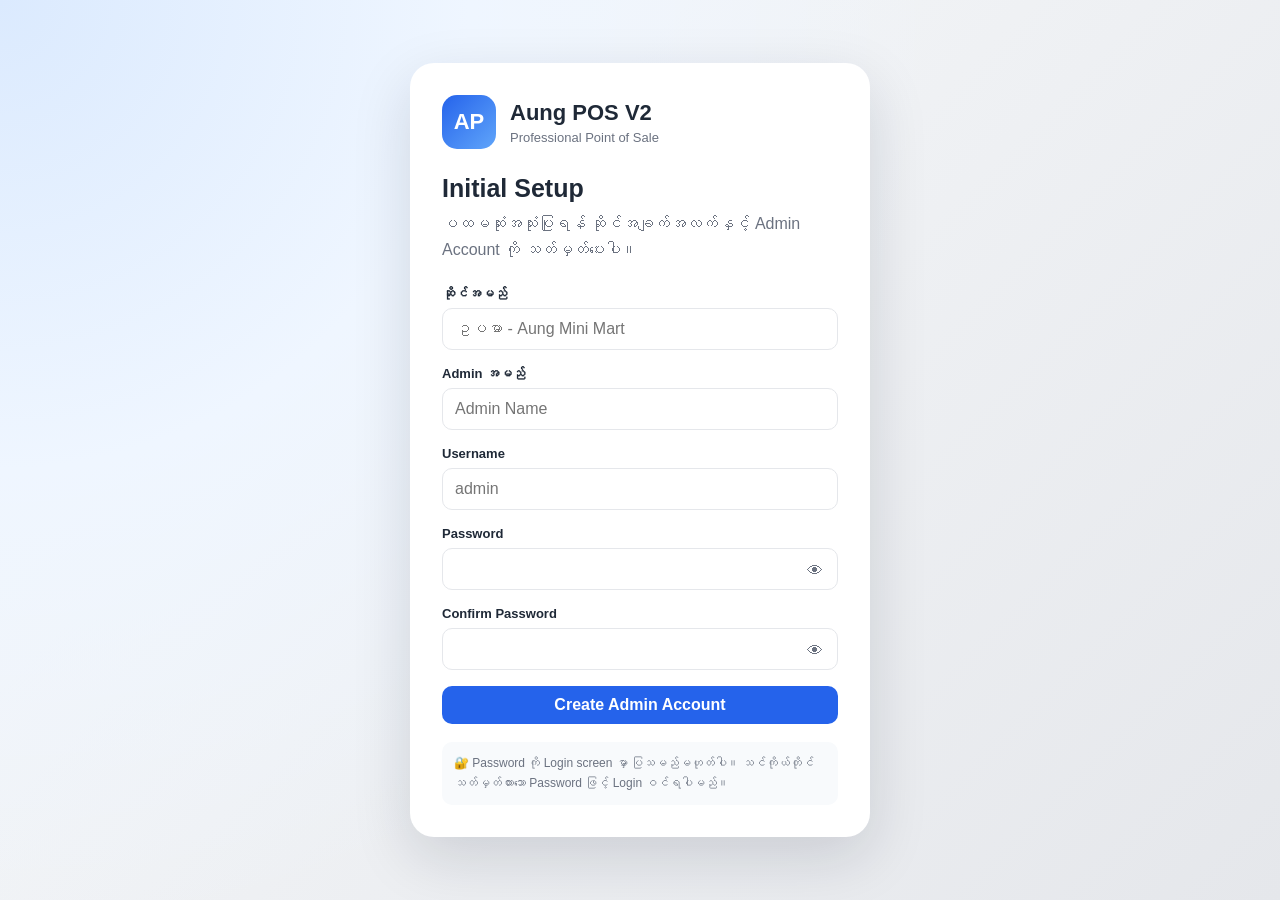
==== commit 18b609f7: "Update index.html" ====
--- a/index.html
+++ b/index.html
@@ -1,46 +1,40 @@
 <!DOCTYPE html>
-<html lang="en">
+<html lang="my">
 <head>
 <meta charset="UTF-8">
-<meta name="viewport" content="width=device-width, initial-scale=1.0">
+<meta name="viewport" content="width=device-width,initial-scale=1.0,viewport-fit=cover">
 <meta name="theme-color" content="#111827">
 <title>Aung POS V2</title>
 
 <style>
-*{
-  box-sizing:border-box;
-  margin:0;
-  padding:0;
-}
-
 :root{
-  --primary:#111827;
-  --primary2:#1f2937;
-  --accent:#2563eb;
-  --accent2:#1d4ed8;
+  --primary:#2563eb;
+  --primary-dark:#1d4ed8;
   --success:#16a34a;
   --danger:#dc2626;
   --warning:#d97706;
+  --dark:#111827;
+  --dark2:#1f2937;
+  --text:#1f2937;
+  --muted:#6b7280;
   --bg:#f3f4f6;
   --card:#ffffff;
-  --text:#111827;
-  --muted:#6b7280;
   --border:#e5e7eb;
-  --shadow:0 8px 25px rgba(0,0,0,.06);
-}
+  --shadow:0 8px 25px rgba(15,23,42,.07);
+  --radius:14px;
+}
+
+*{box-sizing:border-box}
 
 body{
-  font-family:Arial,"Noto Sans Myanmar",sans-serif;
+  margin:0;
+  font-family:-apple-system,BlinkMacSystemFont,"Segoe UI","Noto Sans Myanmar",Arial,sans-serif;
   background:var(--bg);
   color:var(--text);
-  min-height:100vh;
-}
-
-button,
-input,
-select,
-textarea{
-  font-family:inherit;
+}
+
+button,input,select,textarea{
+  font:inherit;
 }
 
 button{
@@ -51,183 +45,267 @@
   display:none!important;
 }
 
-/* LOGIN */
-#loginScreen{
+/* =========================
+   AUTH
+========================= */
+
+.auth-screen{
   min-height:100vh;
   display:flex;
   align-items:center;
   justify-content:center;
   padding:20px;
   background:
-    radial-gradient(circle at top left,#2563eb33,transparent 35%),
-    radial-gradient(circle at bottom right,#16a34a22,transparent 35%),
-    #111827;
-}
-
-.login-card{
+    radial-gradient(circle at top left,#dbeafe 0,#eff6ff 30%,transparent 60%),
+    linear-gradient(135deg,#f8fafc,#e5e7eb);
+}
+
+.auth-card{
   width:100%;
-  max-width:420px;
-  background:white;
+  max-width:460px;
+  background:#fff;
   border-radius:24px;
-  padding:35px 28px;
-  box-shadow:0 25px 60px rgba(0,0,0,.25);
-}
-
-.login-logo{
-  width:70px;
-  height:70px;
-  border-radius:20px;
-  background:#111827;
+  box-shadow:0 20px 60px rgba(15,23,42,.14);
+  padding:32px;
+}
+
+.brand{
+  display:flex;
+  align-items:center;
+  gap:14px;
+  margin-bottom:25px;
+}
+
+.brand-logo{
+  width:54px;
+  height:54px;
+  border-radius:15px;
+  background:linear-gradient(135deg,var(--primary),#60a5fa);
   color:white;
   display:flex;
   align-items:center;
   justify-content:center;
-  font-size:28px;
   font-weight:800;
-  margin:0 auto 18px;
-}
-
-.login-card h1{
-  text-align:center;
-  font-size:28px;
-}
-
-.login-card .sub{
-  text-align:center;
+  font-size:22px;
+}
+
+.brand h1{
+  margin:0;
+  font-size:22px;
+}
+
+.brand p{
+  margin:4px 0 0;
   color:var(--muted);
-  margin:8px 0 25px;
-}
-
-.login-card label{
+  font-size:13px;
+}
+
+.auth-title{
+  margin:0 0 8px;
+  font-size:25px;
+}
+
+.auth-subtitle{
+  margin:0 0 24px;
+  color:var(--muted);
+  line-height:1.6;
+}
+
+.form-group{
+  margin-bottom:16px;
+}
+
+.form-group label{
   display:block;
-  font-size:14px;
+  margin-bottom:7px;
+  font-size:13px;
   font-weight:700;
-  margin:15px 0 7px;
-}
-
-.login-card input{
+}
+
+input,select,textarea{
   width:100%;
-  padding:14px;
   border:1px solid var(--border);
-  border-radius:12px;
+  background:#fff;
+  border-radius:10px;
+  padding:11px 12px;
   outline:none;
-  font-size:16px;
-}
-
-.login-card input:focus{
-  border-color:var(--accent);
-}
-
-.login-btn{
+  transition:.2s;
+}
+
+input:focus,select:focus,textarea:focus{
+  border-color:var(--primary);
+  box-shadow:0 0 0 3px rgba(37,99,235,.1);
+}
+
+.password-wrap{
+  position:relative;
+}
+
+.password-wrap input{
+  padding-right:48px;
+}
+
+.password-toggle{
+  position:absolute;
+  right:8px;
+  top:7px;
+  border:0;
+  background:transparent;
+  color:var(--muted);
+  padding:7px;
+}
+
+.btn{
+  border:0;
+  border-radius:10px;
+  padding:10px 15px;
+  font-weight:700;
+  transition:.15s;
+}
+
+.btn:hover{
+  transform:translateY(-1px);
+}
+
+.btn-primary{
+  background:var(--primary);
+  color:white;
+}
+
+.btn-primary:hover{
+  background:var(--primary-dark);
+}
+
+.btn-success{
+  background:var(--success);
+  color:#fff;
+}
+
+.btn-danger{
+  background:var(--danger);
+  color:#fff;
+}
+
+.btn-warning{
+  background:var(--warning);
+  color:#fff;
+}
+
+.btn-secondary{
+  background:#e5e7eb;
+  color:#111827;
+}
+
+.btn-light{
+  background:#f8fafc;
+  border:1px solid var(--border);
+  color:#374151;
+}
+
+.btn-block{
   width:100%;
-  border:0;
-  background:var(--accent);
-  color:white;
-  padding:14px;
-  border-radius:12px;
-  margin-top:20px;
-  font-size:16px;
-  font-weight:700;
-}
-
-.login-error{
-  background:#fee2e2;
-  color:#991b1b;
-  padding:11px;
+}
+
+.auth-note{
+  margin-top:18px;
+  padding:12px;
+  background:#f8fafc;
   border-radius:10px;
-  margin-top:15px;
-  font-size:14px;
-  display:none;
-}
-
-.login-note{
-  margin-top:18px;
-  text-align:center;
-  color:#9ca3af;
   font-size:12px;
-}
-
-/* APP */
-#app{
+  color:var(--muted);
+  line-height:1.6;
+}
+
+/* =========================
+   APP
+========================= */
+
+.app{
   min-height:100vh;
   display:flex;
 }
 
 .sidebar{
-  width:260px;
-  background:var(--primary);
-  color:white;
+  width:255px;
+  background:#111827;
+  color:#fff;
   position:fixed;
+  left:0;
   top:0;
-  left:0;
   bottom:0;
-  z-index:100;
   overflow-y:auto;
+  z-index:1000;
   transition:.25s;
 }
 
-.brand{
-  padding:22px 20px;
+.sidebar-header{
+  padding:22px 18px;
   border-bottom:1px solid rgba(255,255,255,.08);
 }
 
-.brand-title{
-  font-size:22px;
-  font-weight:800;
-}
-
-.brand-sub{
-  font-size:12px;
-  color:#9ca3af;
-  margin-top:5px;
-}
-
-.user-box{
-  margin:15px;
-  padding:13px;
-  border-radius:14px;
-  background:#1f2937;
-}
-
-.user-name{
-  font-weight:700;
-}
-
-.user-role{
-  font-size:12px;
-  color:#93c5fd;
-  margin-top:4px;
-}
-
-.nav-title{
-  color:#6b7280;
-  font-size:11px;
-  font-weight:800;
-  padding:15px 20px 7px;
-  text-transform:uppercase;
-}
-
-.nav-item{
+.sidebar-brand{
   display:flex;
   align-items:center;
   gap:12px;
-  padding:12px 18px;
-  margin:3px 10px;
+}
+
+.sidebar-logo{
+  width:42px;
+  height:42px;
+  background:linear-gradient(135deg,#2563eb,#60a5fa);
+  border-radius:12px;
+  display:flex;
+  align-items:center;
+  justify-content:center;
+  font-weight:800;
+}
+
+.sidebar-brand strong{
+  display:block;
+}
+
+.sidebar-brand small{
+  color:#9ca3af;
+}
+
+.shop-mini{
+  margin-top:14px;
+  padding:10px;
+  background:rgba(255,255,255,.06);
   border-radius:10px;
+  font-size:12px;
   color:#d1d5db;
-  text-decoration:none;
+}
+
+.nav-section{
+  padding:16px 12px 6px;
+  color:#6b7280;
+  font-size:10px;
+  font-weight:800;
+  letter-spacing:1px;
+}
+
+.nav-item{
+  margin:2px 10px;
+  border-radius:9px;
+  padding:10px 12px;
+  display:flex;
+  align-items:center;
+  gap:10px;
+  color:#d1d5db;
   cursor:pointer;
-  font-size:14px;
+  font-size:13px;
+  transition:.15s;
 }
 
 .nav-item:hover{
-  background:#1f2937;
+  background:rgba(255,255,255,.07);
   color:white;
 }
 
 .nav-item.active{
   background:#2563eb;
-  color:white;
+  color:#fff;
 }
 
 .nav-icon{
@@ -236,65 +314,75 @@
 }
 
 .main{
-  margin-left:260px;
-  width:calc(100% - 260px);
-  min-height:100vh;
+  margin-left:255px;
+  width:calc(100% - 255px);
+  min-width:0;
 }
 
 .topbar{
-  height:70px;
-  background:white;
+  height:68px;
+  background:#fff;
   border-bottom:1px solid var(--border);
   display:flex;
   align-items:center;
   justify-content:space-between;
-  padding:0 25px;
+  padding:0 22px;
   position:sticky;
   top:0;
-  z-index:50;
-}
-
-.top-left{
+  z-index:500;
+}
+
+.topbar-left{
   display:flex;
   align-items:center;
-  gap:15px;
-}
-
-.mobile-menu{
+  gap:12px;
+}
+
+.menu-btn{
   display:none;
   border:0;
   background:#f3f4f6;
-  width:40px;
-  height:40px;
-  border-radius:10px;
-  font-size:20px;
+  border-radius:9px;
+  padding:8px 10px;
 }
 
 .page-title{
-  font-size:20px;
+  font-size:19px;
   font-weight:800;
 }
 
-.top-user{
+.user-box{
   display:flex;
   align-items:center;
   gap:10px;
 }
 
-.avatar{
+.user-avatar{
   width:38px;
   height:38px;
-  border-radius:50%;
   background:#dbeafe;
   color:#1d4ed8;
+  border-radius:50%;
   display:flex;
   align-items:center;
   justify-content:center;
   font-weight:800;
 }
 
+.user-info strong{
+  display:block;
+  font-size:13px;
+}
+
+.user-info small{
+  color:var(--muted);
+  font-size:11px;
+}
+
 .content{
-  padding:25px;
+  padding:22px;
+  max-width:1600px;
+  margin:auto;
 }
 
 .section{
@@ -305,467 +393,395 @@
   display:block;
 }
 
-.page-head{
+/* =========================
+   COMMON
+========================= */
+
+.section-head{
   display:flex;
   align-items:center;
   justify-content:space-between;
   gap:15px;
-  margin-bottom:20px;
-}
-
-.page-head h2{
-  font-size:24px;
-}
-
-.page-head p{
+  margin-bottom:18px;
+}
+
+.section-head h2{
+  margin:0;
+  font-size:22px;
+}
+
+.section-head p{
+  margin:5px 0 0;
   color:var(--muted);
-  margin-top:5px;
   font-size:13px;
-}
-
-.btn{
-  border:0;
-  padding:11px 16px;
-  border-radius:10px;
-  font-weight:700;
-  font-size:13px;
-}
-
-.btn-primary{
-  background:var(--accent);
-  color:white;
-}
-
-.btn-primary:hover{
-  background:var(--accent2);
-}
-
-.btn-success{
-  background:var(--success);
-  color:white;
-}
-
-.btn-danger{
-  background:var(--danger);
-  color:white;
-}
-
-.btn-warning{
-  background:var(--warning);
-  color:white;
-}
-
-.btn-light{
-  background:#f3f4f6;
-  color:#374151;
-}
-
-.btn-sm{
-  padding:7px 10px;
-  font-size:12px;
 }
 
 .card{
   background:var(--card);
   border:1px solid var(--border);
-  border-radius:16px;
+  border-radius:var(--radius);
   box-shadow:var(--shadow);
 }
 
-.stats-grid{
+.card-header{
+  padding:16px 18px;
+  border-bottom:1px solid var(--border);
+  display:flex;
+  justify-content:space-between;
+  align-items:center;
+  gap:10px;
+}
+
+.card-header h3{
+  margin:0;
+  font-size:15px;
+}
+
+.card-body{
+  padding:18px;
+}
+
+.stats{
   display:grid;
   grid-template-columns:repeat(4,1fr);
   gap:15px;
   margin-bottom:20px;
 }
 
-.stat{
-  padding:20px;
+.stat-card{
+  background:#fff;
+  border:1px solid var(--border);
+  border-radius:14px;
+  padding:17px;
+  box-shadow:var(--shadow);
+}
+
+.stat-top{
+  display:flex;
+  align-items:center;
+  justify-content:space-between;
+}
+
+.stat-icon{
+  width:40px;
+  height:40px;
+  border-radius:11px;
+  background:#eff6ff;
+  display:flex;
+  align-items:center;
+  justify-content:center;
+  font-size:20px;
 }
 
 .stat-label{
   color:var(--muted);
+  font-size:12px;
+  margin-top:12px;
+}
+
+.stat-value{
+  font-size:22px;
+  font-weight:800;
+  margin-top:4px;
+}
+
+.grid-2{
+  display:grid;
+  grid-template-columns:1fr 1fr;
+  gap:18px;
+}
+
+.grid-3{
+  display:grid;
+  grid-template-columns:repeat(3,1fr);
+  gap:18px;
+}
+
+.form-grid{
+  display:grid;
+  grid-template-columns:repeat(2,1fr);
+  gap:14px;
+}
+
+.form-grid-3{
+  display:grid;
+  grid-template-columns:repeat(3,1fr);
+  gap:14px;
+}
+
+.full{
+  grid-column:1/-1;
+}
+
+.actions{
+  display:flex;
+  flex-wrap:wrap;
+  gap:8px;
+}
+
+.table-wrap{
+  overflow-x:auto;
+}
+
+table{
+  width:100%;
+  border-collapse:collapse;
+  min-width:700px;
+}
+
+th,td{
+  padding:11px 12px;
+  border-bottom:1px solid var(--border);
+  text-align:left;
+  font-size:12px;
+  vertical-align:middle;
+}
+
+th{
+  color:#6b7280;
+  font-weight:800;
+  background:#f9fafb;
+}
+
+.empty{
+  padding:35px 20px;
+  text-align:center;
+  color:var(--muted);
+}
+
+.badge{
+  display:inline-flex;
+  align-items:center;
+  border-radius:999px;
+  padding:4px 9px;
+  font-size:10px;
+  font-weight:800;
+}
+
+.badge-success{
+  background:#dcfce7;
+  color:#166534;
+}
+
+.badge-danger{
+  background:#fee2e2;
+  color:#991b1b;
+}
+
+.badge-warning{
+  background:#fef3c7;
+  color:#92400e;
+}
+
+.badge-info{
+  background:#dbeafe;
+  color:#1e40af;
+}
+
+.toolbar{
+  display:flex;
+  gap:9px;
+  flex-wrap:wrap;
+  margin-bottom:15px;
+}
+
+.toolbar > *{
+  flex:1;
+  min-width:150px;
+}
+
+.search-box{
+  max-width:320px;
+}
+
+.money{
+  font-weight:800;
+}
+
+.text-danger{
+  color:var(--danger);
+}
+
+.text-success{
+  color:var(--success);
+}
+
+.text-muted{
+  color:var(--muted);
+}
+
+/* =========================
+   POS
+========================= */
+
+.pos-layout{
+  display:grid;
+  grid-template-columns:1.35fr .85fr;
+  gap:18px;
+}
+
+.product-grid{
+  display:grid;
+  grid-template-columns:repeat(3,1fr);
+  gap:10px;
+  max-height:560px;
+  overflow-y:auto;
+}
+
+.product-card{
+  border:1px solid var(--border);
+  border-radius:12px;
+  padding:12px;
+  background:#fff;
+  cursor:pointer;
+  transition:.15s;
+}
+
+.product-card:hover{
+  border-color:var(--primary);
+  transform:translateY(-2px);
+}
+
+.product-name{
+  font-weight:800;
   font-size:13px;
-}
-
-.stat-value{
-  font-size:25px;
+  line-height:1.4;
+}
+
+.product-price{
+  margin-top:8px;
   font-weight:800;
+  color:var(--primary);
+}
+
+.product-stock{
+  margin-top:5px;
+  color:var(--muted);
+  font-size:11px;
+}
+
+.cart{
+  position:sticky;
+  top:85px;
+}
+
+.cart-items{
+  max-height:370px;
+  overflow-y:auto;
+}
+
+.cart-item{
+  padding:11px 0;
+  border-bottom:1px solid var(--border);
+}
+
+.cart-item-top{
+  display:flex;
+  justify-content:space-between;
+  gap:10px;
+}
+
+.qty-control{
+  display:flex;
+  align-items:center;
+  gap:6px;
   margin-top:8px;
 }
 
-.stat-small{
-  font-size:12px;
-  color:var(--muted);
-  margin-top:5px;
-}
-
-.dashboard-grid{
+.qty-btn{
+  width:28px;
+  height:28px;
+  border:0;
+  background:#eef2ff;
+  color:#1d4ed8;
+  border-radius:7px;
+  font-weight:800;
+}
+
+.qty-value{
+  min-width:28px;
+  text-align:center;
+  font-weight:700;
+}
+
+.cart-summary{
+  border-top:1px solid var(--border);
+  margin-top:10px;
+  padding-top:13px;
+}
+
+.summary-row{
+  display:flex;
+  justify-content:space-between;
+  margin-bottom:8px;
+  font-size:13px;
+}
+
+.summary-total{
+  font-size:20px;
+  font-weight:900;
+}
+
+.payment-grid{
   display:grid;
-  grid-template-columns:1.5fr 1fr;
-  gap:20px;
-}
-
-.card-head{
-  padding:18px 20px;
+  grid-template-columns:repeat(2,1fr);
+  gap:7px;
+}
+
+.payment-btn{
+  border:1px solid var(--border);
+  background:#fff;
+  padding:9px;
+  border-radius:8px;
+  font-size:11px;
+  font-weight:700;
+}
+
+.payment-btn.active{
+  background:#dbeafe;
+  border-color:#2563eb;
+  color:#1d4ed8;
+}
+
+/* =========================
+   MODAL
+========================= */
+
+.modal-overlay{
+  position:fixed;
+  inset:0;
+  background:rgba(15,23,42,.55);
+  z-index:3000;
+  display:none;
+  align-items:center;
+  justify-content:center;
+  padding:15px;
+}
+
+.modal-overlay.show{
+  display:flex;
+}
+
+.modal{
+  width:100%;
+  max-width:650px;
+  max-height:92vh;
+  overflow-y:auto;
+  background:#fff;
+  border-radius:17px;
+  box-shadow:0 25px 70px rgba(0,0,0,.25);
+}
+
+.modal-head{
+  padding:17px 19px;
   border-bottom:1px solid var(--border);
   display:flex;
   justify-content:space-between;
   align-items:center;
 }
 
-.card-head h3{
-  font-size:16px;
-}
-
-.card-body{
-  padding:20px;
-}
-
-.table-wrap{
-  width:100%;
-  overflow-x:auto;
-}
-
-table{
-  width:100%;
-  border-collapse:collapse;
-  min-width:650px;
-}
-
-th,
-td{
-  padding:12px;
-  border-bottom:1px solid var(--border);
-  text-align:left;
-  font-size:13px;
-}
-
-th{
-  color:#6b7280;
-  background:#f9fafb;
-  font-weight:700;
-}
-
-.empty{
-  text-align:center;
-  padding:35px;
-  color:var(--muted);
-}
-
-.badge{
-  display:inline-flex;
-  align-items:center;
-  padding:5px 8px;
-  border-radius:999px;
-  font-size:11px;
-  font-weight:700;
-}
-
-.badge-success{
-  background:#dcfce7;
-  color:#166534;
-}
-
-.badge-danger{
-  background:#fee2e2;
-  color:#991b1b;
-}
-
-.badge-warning{
-  background:#fef3c7;
-  color:#92400e;
-}
-
-.badge-blue{
-  background:#dbeafe;
-  color:#1e40af;
-}
-
-/* POS */
-.pos-layout{
-  display:grid;
-  grid-template-columns:1.45fr 1fr;
-  gap:20px;
-}
-
-.search-row{
-  display:flex;
-  gap:10px;
-  margin-bottom:15px;
-}
-
-.input,
-.select,
-.textarea{
-  width:100%;
-  border:1px solid var(--border);
-  border-radius:10px;
-  padding:11px 12px;
-  outline:none;
-  background:white;
-}
-
-.input:focus,
-.select:focus,
-.textarea:focus{
-  border-color:var(--accent);
-}
-
-.product-grid{
-  display:grid;
-  grid-template-columns:repeat(3,1fr);
-  gap:12px;
-  max-height:620px;
-  overflow-y:auto;
-}
-
-.product-card{
-  border:1px solid var(--border);
-  border-radius:14px;
-  padding:14px;
-  background:white;
-  cursor:pointer;
-  transition:.2s;
-}
-
-.product-card:hover{
-  border-color:#93c5fd;
-  transform:translateY(-1px);
-}
-
-.product-card h4{
-  font-size:14px;
-  margin-bottom:7px;
-}
-
-.product-price{
-  color:#2563eb;
-  font-size:16px;
-  font-weight:800;
-}
-
-.product-stock{
-  font-size:11px;
-  color:var(--muted);
-  margin-top:5px;
-}
-
-.cart{
-  position:sticky;
-  top:90px;
-}
-
-.cart-items{
-  max-height:390px;
-  overflow-y:auto;
-}
-
-.cart-row{
-  display:flex;
-  justify-content:space-between;
-  gap:10px;
-  padding:12px 0;
-  border-bottom:1px solid var(--border);
-}
-
-.cart-name{
-  font-size:13px;
-  font-weight:700;
-}
-
-.cart-price{
-  font-size:12px;
-  color:var(--muted);
-  margin-top:3px;
-}
-
-.qty-control{
-  display:flex;
-  align-items:center;
-  gap:5px;
-  margin-top:6px;
-}
-
-.qty-control button{
-  width:27px;
-  height:27px;
-  border:0;
-  border-radius:7px;
-  background:#f3f4f6;
-}
-
-.cart-total{
-  padding-top:15px;
-  border-top:1px solid var(--border);
-  margin-top:10px;
-}
-
-.total-line{
-  display:flex;
-  justify-content:space-between;
-  padding:6px 0;
-  font-size:14px;
-}
-
-.total-line.grand{
-  font-size:20px;
-  font-weight:800;
-}
-
-.payment-grid{
-  display:grid;
-  grid-template-columns:repeat(3,1fr);
-  gap:7px;
-  margin:12px 0;
-}
-
-.payment-btn{
-  border:1px solid var(--border);
-  background:white;
-  padding:10px 5px;
-  border-radius:9px;
-  font-size:12px;
-}
-
-.payment-btn.active{
-  background:#dbeafe;
-  border-color:#2563eb;
-  color:#1d4ed8;
-  font-weight:800;
-}
-
-/* FORM */
-.form-grid{
-  display:grid;
-  grid-template-columns:repeat(2,1fr);
-  gap:15px;
-}
-
-.form-group label{
-  display:block;
-  font-size:13px;
-  font-weight:700;
-  margin-bottom:6px;
-}
-
-.form-full{
-  grid-column:1/-1;
-}
-
-.form-actions{
-  display:flex;
-  justify-content:flex-end;
-  gap:10px;
-  margin-top:20px;
-}
-
-/* FILTER */
-.filter-bar{
-  display:flex;
-  gap:10px;
-  margin-bottom:15px;
-  flex-wrap:wrap;
-}
-
-.filter-bar > *{
-  flex:1;
-  min-width:150px;
-}
-
-/* REPORT */
-.report-grid{
-  display:grid;
-  grid-template-columns:repeat(3,1fr);
-  gap:15px;
-  margin-bottom:20px;
-}
-
-.report-box{
-  padding:20px;
-}
-
-.report-box h4{
-  color:var(--muted);
-  font-size:13px;
-}
-
-.report-box strong{
-  display:block;
-  font-size:24px;
-  margin-top:8px;
-}
-
-/* SETTINGS */
-.settings-grid{
-  display:grid;
-  grid-template-columns:repeat(2,1fr);
-  gap:20px;
-}
-
-.setting-card{
-  padding:20px;
-}
-
-.setting-card h3{
-  margin-bottom:6px;
-}
-
-.setting-card p{
-  color:var(--muted);
-  font-size:13px;
-  margin-bottom:15px;
-}
-
-.permission-list{
-  display:grid;
-  grid-template-columns:repeat(2,1fr);
-  gap:8px;
-}
-
-.permission-item{
-  padding:10px;
-  background:#f9fafb;
-  border-radius:8px;
-  font-size:12px;
-}
-
-/* MODAL */
-.modal-overlay{
-  position:fixed;
-  inset:0;
-  background:rgba(0,0,0,.55);
-  display:none;
-  align-items:center;
-  justify-content:center;
-  z-index:500;
-  padding:20px;
-}
-
-.modal-overlay.show{
-  display:flex;
-}
-
-.modal{
-  background:white;
-  width:100%;
-  max-width:650px;
-  max-height:90vh;
-  overflow-y:auto;
-  border-radius:18px;
-  box-shadow:0 25px 70px rgba(0,0,0,.25);
-}
-
-.modal-head{
-  padding:18px 20px;
-  border-bottom:1px solid var(--border);
-  display:flex;
-  align-items:center;
-  justify-content:space-between;
-}
-
 .modal-head h3{
-  font-size:18px;
+  margin:0;
 }
 
 .modal-close{
@@ -773,7 +789,7 @@
   background:#f3f4f6;
   width:34px;
   height:34px;
-  border-radius:8px;
+  border-radius:9px;
   font-size:18px;
 }
 
@@ -781,25 +797,38 @@
   padding:20px;
 }
 
-/* TOAST */
-#toastContainer{
+.modal-footer{
+  padding:14px 20px;
+  border-top:1px solid var(--border);
+  display:flex;
+  justify-content:flex-end;
+  gap:8px;
+}
+
+/* =========================
+   TOAST
+========================= */
+
+.toast-container{
   position:fixed;
-  right:20px;
-  bottom:20px;
-  z-index:1000;
+  right:18px;
+  bottom:18px;
+  z-index:5000;
   display:flex;
   flex-direction:column;
-  gap:10px;
+  gap:8px;
 }
 
 .toast{
-  min-width:260px;
+  min-width:250px;
+  max-width:360px;
   background:#111827;
-  color:white;
-  padding:13px 16px;
+  color:#fff;
+  padding:12px 14px;
   border-radius:10px;
-  box-shadow:0 10px 25px rgba(0,0,0,.2);
-  font-size:13px;
+  box-shadow:0 10px 30px rgba(0,0,0,.2);
+  font-size:12px;
+  animation:toastIn .2s ease;
 }
 
 .toast.success{
@@ -810,28 +839,43 @@
   background:#991b1b;
 }
 
-/* RECEIPT */
-.receipt-print{
-  display:none;
-}
-
-/* RESPONSIVE */
+@keyframes toastIn{
+  from{transform:translateY(10px);opacity:0}
+  to{transform:translateY(0);opacity:1}
+}
+
+/* =========================
+   LOGIN ERROR
+========================= */
+
+.auth-error{
+  padding:10px;
+  background:#fee2e2;
+  color:#991b1b;
+  border-radius:9px;
+  margin-bottom:14px;
+  font-size:12px;
+}
+
+/* =========================
+   RESPONSIVE
+========================= */
+
 @media(max-width:1100px){
-  .stats-grid{
+  .stats{
     grid-template-columns:repeat(2,1fr);
   }
 
-  .dashboard-grid,
+  .product-grid{
+    grid-template-columns:repeat(2,1fr);
+  }
+
   .pos-layout{
     grid-template-columns:1fr;
   }
 
   .cart{
     position:static;
-  }
-
-  .product-grid{
-    grid-template-columns:repeat(3,1fr);
   }
 }
 
@@ -849,92 +893,81 @@
     width:100%;
   }
 
-  .mobile-menu{
+  .menu-btn{
     display:block;
   }
 
+  .user-info{
+    display:none;
+  }
+
   .content{
-    padding:15px;
+    padding:14px;
   }
 
   .topbar{
-    padding:0 15px;
-  }
-
-  .product-grid{
+    padding:0 14px;
+  }
+
+  .grid-2,
+  .grid-3,
+  .form-grid,
+  .form-grid-3{
+    grid-template-columns:1fr;
+  }
+
+  .stats{
     grid-template-columns:repeat(2,1fr);
-  }
-
-  .settings-grid,
-  .report-grid{
-    grid-template-columns:1fr;
-  }
-}
-
-@media(max-width:520px){
-  .stats-grid{
+    gap:10px;
+  }
+
+  .stat-value{
+    font-size:18px;
+  }
+
+  .section-head{
+    align-items:flex-start;
+  }
+
+  .section-head .actions{
+    justify-content:flex-end;
+  }
+}
+
+@media(max-width:500px){
+  .auth-card{
+    padding:23px;
+  }
+
+  .stats{
     grid-template-columns:1fr 1fr;
-    gap:10px;
-  }
-
-  .stat{
-    padding:14px;
-  }
-
-  .stat-value{
-    font-size:20px;
-  }
-
-  .page-head{
-    align-items:flex-start;
-    flex-direction:column;
-  }
-
-  .form-grid{
-    grid-template-columns:1fr;
-  }
-
-  .form-full{
-    grid-column:auto;
   }
 
   .product-grid{
     grid-template-columns:1fr 1fr;
   }
 
-  .payment-grid{
-    grid-template-columns:repeat(2,1fr);
-  }
-
-  .top-user .user-text{
-    display:none;
-  }
-}
-
-/* PRINT */
-@media print{
-  body *{
-    visibility:hidden!important;
-  }
-
-  #receiptPrint,
-  #receiptPrint *{
-    visibility:visible!important;
-  }
-
-  #receiptPrint{
-    display:block!important;
-    position:absolute;
-    left:0;
-    top:0;
-    width:80mm;
-    padding:5mm;
-    color:#000;
-    background:#fff;
-  }
-
-  .no-print{
-    display:none!important;
+  .stat-card{
+    padding:12px;
+  }
+
+  .stat-icon{
+    width:32px;
+    height:32px;
+    font-size:16px;
+  }
+
+  .stat-label{
+    font-size:10px;
+  }
+
+  .stat-value{
+    font-size:16px;
+  }
+
+  .btn{
+    padding:9px 11px;
+    font-size:12px;
   }
 }
 </style>
@@ -942,356 +975,518 @@
 
 <body>
 
-<!-- LOGIN -->
-<div id="loginScreen">
-  <div class="login-card">
-    <div class="login-logo">AP</div>
-    <h1>Aung POS</h1>
-    <div class="sub">Professional Point of Sale</div>
-
-    <form id="loginForm">
-      <label>Username</label>
-      <input id="loginUsername" type="text" autocomplete="username" placeholder="Enter username" required>
-
-      <label>Password / PIN</label>
-      <input id="loginPin" type="password" inputmode="numeric" autocomplete="current-password" placeholder="Enter password" required>
-
-      <button class="login-btn" type="submit">Login</button>
+<!-- =========================
+     FIRST SETUP
+========================= -->
+
+<div id="setupScreen" class="auth-screen hidden">
+  <div class="auth-card">
+
+    <div class="brand">
+      <div class="brand-logo">AP</div>
+      <div>
+        <h1>Aung POS V2</h1>
+        <p>Professional Point of Sale</p>
+      </div>
+    </div>
+
+    <h2 class="auth-title">Initial Setup</h2>
+    <p class="auth-subtitle">
+      ပထမဆုံးအသုံးပြုရန် ဆိုင်အချက်အလက်နှင့် Admin Account ကို
+      သတ်မှတ်ပေးပါ။
+    </p>
+
+    <form id="setupForm">
+
+      <div class="form-group">
+        <label>ဆိုင်အမည်</label>
+        <input id="setupShopName" required placeholder="ဥပမာ - Aung Mini Mart">
+      </div>
+
+      <div class="form-group">
+        <label>Admin အမည်</label>
+        <input id="setupAdminName" required placeholder="Admin Name">
+      </div>
+
+      <div class="form-group">
+        <label>Username</label>
+        <input id="setupUsername" required autocomplete="username" placeholder="admin">
+      </div>
+
+      <div class="form-group">
+        <label>Password</label>
+        <div class="password-wrap">
+          <input id="setupPassword" type="password" required minlength="6" autocomplete="new-password">
+          <button type="button" class="password-toggle" data-toggle="setupPassword">👁</button>
+        </div>
+      </div>
+
+      <div class="form-group">
+        <label>Confirm Password</label>
+        <div class="password-wrap">
+          <input id="setupPasswordConfirm" type="password" required minlength="6" autocomplete="new-password">
+          <button type="button" class="password-toggle" data-toggle="setupPasswordConfirm">👁</button>
+        </div>
+      </div>
+
+      <button class="btn btn-primary btn-block" type="submit">
+        Create Admin Account
+      </button>
+
+      <div class="auth-note">
+        🔐 Password ကို Login screen မှာ ပြသမည်မဟုတ်ပါ။
+        သင်ကိုယ်တိုင် သတ်မှတ်ထားသော Password ဖြင့် Login ဝင်ရပါမည်။
+      </div>
+
     </form>
-
-    <div id="loginError" class="login-error"></div>
-
-    <div class="login-note">
-      Secure POS • Offline Data • Local Storage
-    </div>
   </div>
 </div>
 
-<!-- APP -->
-<div id="app" class="hidden">
-
-  <aside class="sidebar" id="sidebar">
+<!-- =========================
+     LOGIN
+========================= -->
+
+<div id="loginScreen" class="auth-screen hidden">
+  <div class="auth-card">
 
     <div class="brand">
-      <div class="brand-title">Aung POS</div>
-      <div class="brand-sub">Professional Business System</div>
+      <div class="brand-logo">AP</div>
+      <div>
+        <h1>Aung POS V2</h1>
+        <p id="loginShopName">Professional Point of Sale</p>
+      </div>
     </div>
 
-    <div class="user-box">
-      <div class="user-name" id="sideUserName">Admin</div>
-      <div class="user-role" id="sideUserRole">Administrator</div>
+    <h2 class="auth-title">Welcome Back</h2>
+    <p class="auth-subtitle">
+      သင့် Account ဖြင့် Login ဝင်ပါ။
+    </p>
+
+    <div id="loginError" class="auth-error hidden"></div>
+
+    <form id="loginForm">
+
+      <div class="form-group">
+        <label>Username</label>
+        <input id="loginUsername" required autocomplete="username">
+      </div>
+
+      <div class="form-group">
+        <label>Password</label>
+        <div class="password-wrap">
+          <input id="loginPassword" type="password" required autocomplete="current-password">
+          <button type="button" class="password-toggle" data-toggle="loginPassword">👁</button>
+        </div>
+      </div>
+
+      <button class="btn btn-primary btn-block" type="submit">
+        Login
+      </button>
+
+    </form>
+
+    <div class="auth-note">
+      Aung POS V2 • Local Business Management System
     </div>
 
-    <div class="nav-title">Main</div>
-
-    <div class="nav-item active" data-section="dashboard">
+  </div>
+</div>
+
+<!-- =========================
+     APP
+========================= -->
+
+<div id="app" class="app hidden">
+
+  <aside id="sidebar" class="sidebar">
+
+    <div class="sidebar-header">
+      <div class="sidebar-brand">
+        <div class="sidebar-logo">AP</div>
+        <div>
+          <strong>Aung POS</strong>
+          <small>V2 Professional</small>
+        </div>
+      </div>
+
+      <div id="sideShopName" class="shop-mini">
+        My Shop
+      </div>
+    </div>
+
+    <div class="nav-section">MAIN</div>
+
+    <div class="nav-item" data-section="dashboard">
       <span class="nav-icon">🏠</span>
-      <span>Dashboard</span>
+      Dashboard
     </div>
 
     <div class="nav-item" data-section="sales">
       <span class="nav-icon">🛒</span>
-      <span>POS Sales</span>
+      Sales / POS
     </div>
 
-    <div class="nav-title">Inventory</div>
+    <div class="nav-section">INVENTORY</div>
 
     <div class="nav-item" data-section="products">
       <span class="nav-icon">📦</span>
-      <span>Products</span>
+      Products
     </div>
 
     <div class="nav-item" data-section="purchases">
       <span class="nav-icon">🚚</span>
-      <span>Purchases</span>
+      Purchases
     </div>
 
     <div class="nav-item" data-section="stock">
       <span class="nav-icon">📊</span>
-      <span>Stock</span>
+      Stock
     </div>
 
-    <div class="nav-title">Customers</div>
+    <div class="nav-section">CUSTOMERS</div>
 
     <div class="nav-item" data-section="customers">
       <span class="nav-icon">👥</span>
-      <span>Customers</span>
+      Customers
     </div>
 
     <div class="nav-item" data-section="suppliers">
       <span class="nav-icon">🏢</span>
-      <span>Suppliers</span>
+      Suppliers
     </div>
 
     <div class="nav-item" data-section="debts">
       <span class="nav-icon">💳</span>
-      <span>Debts</span>
+      Debts
     </div>
 
-    <div class="nav-title">Management</div>
+    <div class="nav-section">MANAGEMENT</div>
 
     <div class="nav-item" data-section="expenses">
       <span class="nav-icon">💸</span>
-      <span>Expenses</span>
+      Expenses
     </div>
 
     <div class="nav-item" data-section="employees">
-      <span class="nav-icon">👨‍💼</span>
-      <span>Employees</span>
+      <span class="nav-icon">👔</span>
+      Employees
     </div>
 
     <div class="nav-item" data-section="reports">
       <span class="nav-icon">📈</span>
-      <span>Reports</span>
+      Reports
     </div>
 
-    <div class="nav-item" data-section="users" data-permission="users">
+    <div class="nav-item" data-section="users">
       <span class="nav-icon">🔐</span>
-      <span>User Management</span>
+      Users & Permissions
     </div>
 
     <div class="nav-item" data-section="settings">
       <span class="nav-icon">⚙️</span>
-      <span>Settings</span>
+      Settings
     </div>
 
-    <div style="padding:20px 15px;">
-      <button class="btn btn-danger" style="width:100%;" id="logoutBtn">
-        🚪 Logout
-      </button>
-    </div>
-
   </aside>
 
   <main class="main">
 
     <header class="topbar">
-      <div class="top-left">
-        <button class="mobile-menu" id="mobileMenu">☰</button>
-        <div>
-          <div class="page-title" id="pageTitle">Dashboard</div>
+
+      <div class="topbar-left">
+        <button id="menuBtn" class="menu-btn">☰</button>
+        <div id="pageTitle" class="page-title">Dashboard</div>
+      </div>
+
+      <div class="user-box">
+        <div class="user-avatar" id="topUserAvatar">AZ</div>
+        <div class="user-info">
+          <strong id="topUserName">User</strong>
+          <small id="topUserRole">Admin</small>
         </div>
+        <button id="logoutBtn" class="btn btn-secondary">Logout</button>
       </div>
 
-      <div class="top-user">
-        <div class="user-text">
-          <strong id="topUserName">Admin</strong>
-          <div style="font-size:11px;color:#6b7280;" id="topUserRole">Administrator</div>
-        </div>
-        <div class="avatar" id="topAvatar">A</div>
-      </div>
     </header>
 
     <div class="content">
 
-      <!-- DASHBOARD -->
-      <section class="section active" id="section-dashboard">
-
-        <div class="page-head">
+      <!-- =========================
+           DASHBOARD
+      ========================== -->
+
+      <section id="section-dashboard" class="section active">
+
+        <div class="section-head">
           <div>
             <h2>Dashboard</h2>
-            <p id="dashboardDate"></p>
-          </div>
-          <button class="btn btn-primary" id="quickSaleBtn">＋ New Sale</button>
+            <p id="welcomeShopName">Business Overview</p>
+          </div>
+          <div class="actions">
+            <button class="btn btn-primary" data-go="sales">+ New Sale</button>
+          </div>
         </div>
 
-        <div class="stats-grid">
-
-          <div class="card stat">
-            <div class="stat-label">Today's Sales</div>
-            <div class="stat-value" id="todaySales">0 Ks</div>
-            <div class="stat-small" id="todaySalesCount">0 transactions</div>
-          </div>
-
-          <div class="card stat">
-            <div class="stat-label">Gross Profit</div>
-            <div class="stat-value" id="todayProfit">0 Ks</div>
-            <div class="stat-small">Today</div>
-          </div>
-
-          <div class="card stat">
-            <div class="stat-label">Purchases</div>
-            <div class="stat-value" id="todayPurchase">0 Ks</div>
-            <div class="stat-small">Today</div>
-          </div>
-
-          <div class="card stat">
-            <div class="stat-label">Expenses</div>
-            <div class="stat-value" id="todayExpense">0 Ks</div>
-            <div class="stat-small">Today</div>
-          </div>
-
-          <div class="card stat">
-            <div class="stat-label">Products</div>
-            <div class="stat-value" id="totalProducts">0</div>
-            <div class="stat-small">Total products</div>
-          </div>
-
-          <div class="card stat">
-            <div class="stat-label">Low Stock</div>
-            <div class="stat-value" id="lowStockCount">0</div>
-            <div class="stat-small">Need attention</div>
-          </div>
-
-          <div class="card stat">
-            <div class="stat-label">Expiry Alerts</div>
-            <div class="stat-value" id="expiryCount">0</div>
-            <div class="stat-small">Products</div>
-          </div>
-
-          <div class="card stat">
-            <div class="stat-label">Customer Due</div>
-            <div class="stat-value" id="totalCustomers">0 Ks</div>
-            <div class="stat-small">Receivable</div>
+        <div class="stats">
+
+          <div class="stat-card">
+            <div class="stat-top">
+              <div>Today's Sales</div>
+              <div class="stat-icon">💰</div>
+            </div>
+            <div id="todaySales" class="stat-value">0 Ks</div>
+            <div id="todaySalesCount" class="stat-label">0 transactions</div>
+          </div>
+
+          <div class="stat-card">
+            <div class="stat-top">
+              <div>Gross Profit</div>
+              <div class="stat-icon">📈</div>
+            </div>
+            <div id="todayProfit" class="stat-value">0 Ks</div>
+            <div class="stat-label">Today's gross profit</div>
+          </div>
+
+          <div class="stat-card">
+            <div class="stat-top">
+              <div>Purchases</div>
+              <div class="stat-icon">🚚</div>
+            </div>
+            <div id="todayPurchase" class="stat-value">0 Ks</div>
+            <div class="stat-label">Today's purchases</div>
+          </div>
+
+          <div class="stat-card">
+            <div class="stat-top">
+              <div>Expenses</div>
+              <div class="stat-icon">💸</div>
+            </div>
+            <div id="todayExpense" class="stat-value">0 Ks</div>
+            <div class="stat-label">Today's expenses</div>
+          </div>
+
+          <div class="stat-card">
+            <div class="stat-top">
+              <div>Products</div>
+              <div class="stat-icon">📦</div>
+            </div>
+            <div id="totalProducts" class="stat-value">0</div>
+            <div class="stat-label">Total products</div>
+          </div>
+
+          <div class="stat-card">
+            <div class="stat-top">
+              <div>Low Stock</div>
+              <div class="stat-icon">⚠️</div>
+            </div>
+            <div id="lowStockCount" class="stat-value">0</div>
+            <div class="stat-label">Need restocking</div>
+          </div>
+
+          <div class="stat-card">
+            <div class="stat-top">
+              <div>Customers</div>
+              <div class="stat-icon">👥</div>
+            </div>
+            <div id="totalCustomers" class="stat-value">0</div>
+            <div class="stat-label">Registered customers</div>
+          </div>
+
+          <div class="stat-card">
+            <div class="stat-top">
+              <div>Expiry Alert</div>
+              <div class="stat-icon">⏰</div>
+            </div>
+            <div id="expiryCount" class="stat-value">0</div>
+            <div class="stat-label">Products expiring soon</div>
           </div>
 
         </div>
 
-        <div class="dashboard-grid">
+        <div class="grid-2">
 
           <div class="card">
-            <div class="card-head">
+            <div class="card-header">
               <h3>Recent Sales</h3>
-              <button class="btn btn-light btn-sm" data-section-link="sales">View All</button>
             </div>
-            <div class="table-wrap">
-              <table>
-                <thead>
-                  <tr>
-                    <th>Invoice</th>
-                    <th>Customer</th>
-                    <th>Total</th>
-                    <th>Payment</th>
-                  </tr>
-                </thead>
-                <tbody id="recentSales"></tbody>
-              </table>
+            <div id="recentSales" class="card-body"></div>
+          </div>
+
+          <div class="card">
+            <div class="card-header">
+              <h3>Business Alerts</h3>
             </div>
-          </div>
+            <div id="dashboardAlerts" class="card-body"></div>
+          </div>
+
+        </div>
+
+      </section>
+
+      <!-- =========================
+           SALES
+      ========================== -->
+
+      <section id="section-sales" class="section">
+
+        <div class="section-head">
+          <div>
+            <h2>Sales / POS</h2>
+            <p>Fast checkout and inventory control</p>
+          </div>
+          <div class="actions">
+            <button id="newSaleBtn" class="btn btn-secondary">New Sale</button>
+          </div>
+        </div>
+
+        <div class="pos-layout">
 
           <div class="card">
-            <div class="card-head">
-              <h3>Alerts</h3>
+
+            <div class="card-header">
+              <h3>Products</h3>
             </div>
-            <div class="card-body" id="dashboardAlerts"></div>
-          </div>
-
-        </div>
-
-      </section>
-
-      <!-- SALES -->
-      <section class="section" id="section-sales">
-
-        <div class="page-head">
-          <div>
-            <h2>POS Sales</h2>
-            <p>Create sales invoices and manage payments</p>
-          </div>
-          <button class="btn btn-light" id="newSaleBtn">Clear Sale</button>
-        </div>
-
-        <div class="pos-layout">
-
-          <div class="card">
+
             <div class="card-body">
 
-              <div class="search-row">
-                <input class="input" id="salesSearch" placeholder="Search product / barcode...">
-                <select class="select" id="salesCategory" style="max-width:180px;">
+              <div class="toolbar">
+                <input id="salesSearch" class="search-box" placeholder="Search product / barcode">
+                <select id="salesCategory">
                   <option value="">All Categories</option>
                 </select>
               </div>
 
-              <div class="product-grid" id="salesProducts"></div>
+              <div id="salesProducts" class="product-grid"></div>
 
             </div>
+
           </div>
 
           <div class="card cart">
 
-            <div class="card-head">
+            <div class="card-header">
               <h3>Current Cart</h3>
-              <span class="badge badge-blue" id="cartCount">0 items</span>
+              <span id="cartCount" class="badge badge-info">0 items</span>
             </div>
 
             <div class="card-body">
 
-              <div class="cart-items" id="cartItems">
-                <div class="empty">No products added</div>
+              <div id="cartItems" class="cart-items">
+                <div class="empty">Cart is empty</div>
               </div>
 
-              <div style="margin-top:15px;">
-                <label style="font-size:12px;font-weight:700;">Customer</label>
-                <select class="select" id="saleCustomer" style="margin-top:5px;">
-                  <option value="">Walk-in Customer</option>
-                </select>
-              </div>
-
-              <div style="margin-top:10px;">
-                <label style="font-size:12px;font-weight:700;">Discount</label>
-                <input class="input" id="saleDiscount" type="number" min="0" value="0" style="margin-top:5px;">
-              </div>
-
-              <div class="payment-grid">
-                <button class="payment-btn active" data-payment="Cash">Cash</button>
-                <button class="payment-btn" data-payment="KBZ Pay">KBZ Pay</button>
-                <button class="payment-btn" data-payment="Wave Pay">Wave Pay</button>
-                <button class="payment-btn" data-payment="Bank">Bank</button>
-                <button class="payment-btn" data-payment="Credit / Due">Credit / Due</button>
-              </div>
-
-              <div class="cart-total">
-                <div class="total-line">
+              <div class="cart-summary">
+
+                <div class="summary-row">
                   <span>Subtotal</span>
                   <strong id="cartSubtotal">0 Ks</strong>
                 </div>
 
-                <div class="total-line">
-                  <span>Discount</span>
-                  <strong id="cartDiscount">0 Ks</strong>
+                <div class="form-group">
+                  <label>Discount</label>
+                  <input id="saleDiscount" type="number" min="0" value="0">
                 </div>
 
-                <div class="total-line grand">
+                <div class="summary-row">
                   <span>Total</span>
-                  <strong id="cartTotal">0 Ks</strong>
+                  <strong id="cartTotal" class="summary-total">0 Ks</strong>
                 </div>
+
+                <div class="form-group">
+                  <label>Customer</label>
+                  <select id="saleCustomer">
+                    <option value="">Walk-in Customer</option>
+                  </select>
+                </div>
+
+                <div class="form-group">
+                  <label>Payment Method</label>
+
+                  <div class="payment-grid">
+
+                    <button class="payment-btn active" data-payment="Cash">
+                      Cash
+                    </button>
+
+                    <button class="payment-btn" data-payment="KBZ Pay">
+                      KBZ Pay
+                    </button>
+
+                    <button class="payment-btn" data-payment="Wave Pay">
+                      Wave Pay
+                    </button>
+
+                    <button class="payment-btn" data-payment="Bank">
+                      Bank
+                    </button>
+
+                    <button class="payment-btn" data-payment="Credit / Due">
+                      Credit / Due
+                    </button>
+
+                  </div>
+                </div>
+
+                <div class="form-group">
+                  <label>Paid Amount</label>
+                  <input id="salePaid" type="number" min="0" value="0">
+                </div>
+
+                <div class="summary-row">
+                  <span>Customer Due</span>
+                  <strong id="saleDue" class="text-danger">0 Ks</strong>
+                </div>
+
+                <div class="actions">
+                  <button id="clearCartBtn" class="btn btn-secondary">
+                    Clear
+                  </button>
+
+                  <button id="checkoutBtn" class="btn btn-success" style="flex:1">
+                    Complete Sale
+                  </button>
+                </div>
+
               </div>
 
-              <button class="btn btn-success" id="checkoutBtn" style="width:100%;margin-top:15px;padding:14px;">
-                Complete Sale
-              </button>
-
             </div>
+
           </div>
 
         </div>
 
       </section>
 
-      <!-- PRODUCTS -->
-      <section class="section" id="section-products">
-
-        <div class="page-head">
+      <!-- =========================
+           PRODUCTS
+      ========================== -->
+
+      <section id="section-products" class="section">
+
+        <div class="section-head">
           <div>
             <h2>Products</h2>
-            <p>Manage unlimited products and prices</p>
-          </div>
-          <button class="btn btn-primary" id="addProductBtn">＋ Add Product</button>
+            <p>Manage products, prices and stock</p>
+          </div>
+
+          <button id="addProductBtn" class="btn btn-primary">
+            + Add Product
+          </button>
         </div>
 
         <div class="card">
+
           <div class="card-body">
-            <div class="filter-bar">
-              <input class="input" id="productSearch" placeholder="Search product / barcode">
-              <select class="select" id="productCategoryFilter">
+
+            <div class="toolbar">
+              <input id="productSearch" placeholder="Search product / barcode">
+              <select id="productCategoryFilter">
                 <option value="">All Categories</option>
               </select>
-              <select class="select" id="stockFilter">
+              <select id="stockFilter">
                 <option value="">All Stock</option>
                 <option value="low">Low Stock</option>
                 <option value="out">Out of Stock</option>
-                <option value="expiry">Expiry</option>
               </select>
             </div>
 
@@ -1302,10 +1497,8 @@
                     <th>Product</th>
                     <th>Barcode</th>
                     <th>Category</th>
-                    <th>Unit</th>
                     <th>Buy</th>
                     <th>Retail</th>
-                    <th>Wholesale</th>
                     <th>Stock</th>
                     <th>Expiry</th>
                     <th>Action</th>
@@ -1314,673 +1507,921 @@
                 <tbody id="productsTableBody"></tbody>
               </table>
             </div>
-          </div>
+
+          </div>
+
         </div>
 
       </section>
 
-      <!-- PURCHASES -->
-      <section class="section" id="section-purchases">
-
-        <div class="page-head">
+      <!-- =========================
+           PURCHASES
+      ========================== -->
+
+      <section id="section-purchases" class="section">
+
+        <div class="section-head">
           <div>
             <h2>Purchases</h2>
-            <p>Record purchases and increase stock</p>
-          </div>
-          <button class="btn btn-primary" id="newPurchaseBtn">＋ New Purchase</button>
+            <p>Purchase inventory from suppliers</p>
+          </div>
+
+          <button id="newPurchaseBtn" class="btn btn-primary">
+            + New Purchase
+          </button>
         </div>
 
-        <div class="stats-grid">
-
-          <div class="card stat">
+        <div class="stats">
+
+          <div class="stat-card">
             <div class="stat-label">Today's Purchase</div>
-            <div class="stat-value" id="purchaseTodayTotal">0 Ks</div>
-          </div>
-
-          <div class="card stat">
+            <div id="purchaseTodayTotal" class="stat-value">0 Ks</div>
+          </div>
+
+          <div class="stat-card">
             <div class="stat-label">Invoices</div>
-            <div class="stat-value" id="purchaseInvoiceCount">0</div>
-          </div>
-
-          <div class="card stat">
+            <div id="purchaseInvoiceCount" class="stat-value">0</div>
+          </div>
+
+          <div class="stat-card">
             <div class="stat-label">Supplier Payable</div>
-            <div class="stat-value" id="supplierPayable">0 Ks</div>
-          </div>
-
-        </div>
-
-        <div class="card">
-          <div class="table-wrap">
-            <table>
-              <thead>
-                <tr>
-                  <th>Invoice</th>
-                  <th>Date</th>
-                  <th>Supplier</th>
-                  <th>Product</th>
-                  <th>Qty</th>
-                  <th>Cost</th>
-                  <th>Total</th>
-                  <th>Payment</th>
-                </tr>
-              </thead>
-              <tbody id="purchaseTableBody"></tbody>
-            </table>
-          </div>
-        </div>
-
-      </section>
-
-      <!-- STOCK -->
-      <section class="section" id="section-stock">
-
-        <div class="page-head">
-          <div>
-            <h2>Stock Management</h2>
-            <p>Monitor inventory value and stock levels</p>
-          </div>
-          <button class="btn btn-warning" id="stockAdjustmentBtn">± Stock Adjustment</button>
-        </div>
-
-        <div class="stats-grid">
-
-          <div class="card stat">
-            <div class="stat-label">Products</div>
-            <div class="stat-value" id="stockProductCount">0</div>
-          </div>
-
-          <div class="card stat">
-            <div class="stat-label">Total Units</div>
-            <div class="stat-value" id="stockUnitCount">0</div>
-          </div>
-
-          <div class="card stat">
-            <div class="stat-label">Cost Value</div>
-            <div class="stat-value" id="stockCostValue">0 Ks</div>
-          </div>
-
-          <div class="card stat">
-            <div class="stat-label">Low Stock</div>
-            <div class="stat-value" id="stockLowCount">0</div>
+            <div id="supplierPayable" class="stat-value">0 Ks</div>
           </div>
 
         </div>
 
         <div class="card">
           <div class="card-body">
-            <input class="input" id="stockSearch" placeholder="Search stock...">
-          </div>
-
-          <div class="table-wrap">
-            <table>
-              <thead>
-                <tr>
-                  <th>Product</th>
-                  <th>Category</th>
-                  <th>Unit</th>
-                  <th>Stock</th>
-                  <th>Min Stock</th>
-                  <th>Buy Value</th>
-                  <th>Retail Value</th>
-                  <th>Status</th>
-                </tr>
-              </thead>
-              <tbody id="stockTableBody"></tbody>
-            </table>
-          </div>
-        </div>
-
-      </section>
-
-      <!-- CUSTOMERS -->
-      <section class="section" id="section-customers">
-
-        <div class="page-head">
-          <div>
-            <h2>Customers</h2>
-            <p>Customer information and receivables</p>
-          </div>
-          <button class="btn btn-primary" id="addCustomerBtn">＋ Add Customer</button>
-        </div>
-
-        <div class="stats-grid">
-          <div class="card stat">
-            <div class="stat-label">Customers</div>
-            <div class="stat-value" id="customerCount">0</div>
-          </div>
-
-          <div class="card stat">
-            <div class="stat-label">Receivable</div>
-            <div class="stat-value" id="customerReceivable">0 Ks</div>
-          </div>
-        </div>
-
-        <div class="card">
-          <div class="card-body">
-            <input class="input" id="customerSearch" placeholder="Search customer...">
-          </div>
-
-          <div class="table-wrap">
-            <table>
-              <thead>
-                <tr>
-                  <th>Name</th>
-                  <th>Phone</th>
-                  <th>Address</th>
-                  <th>Due</th>
-                  <th>Action</th>
-                </tr>
-              </thead>
-              <tbody id="customerTableBody"></tbody>
-            </table>
-          </div>
-        </div>
-
-      </section>
-
-      <!-- SUPPLIERS -->
-      <section class="section" id="section-suppliers">
-
-        <div class="page-head">
-          <div>
-            <h2>Suppliers</h2>
-            <p>Supplier information and payables</p>
-          </div>
-          <button class="btn btn-primary" id="addSupplierBtn">＋ Add Supplier</button>
-        </div>
-
-        <div class="card">
-          <div class="table-wrap">
-            <table>
-              <thead>
-                <tr>
-                  <th>Name</th>
-                  <th>Phone</th>
-                  <th>Address</th>
-                  <th>Payable</th>
-                  <th>Action</th>
-                </tr>
-              </thead>
-              <tbody id="supplierTableBody"></tbody>
-            </table>
-          </div>
-        </div>
-
-      </section>
-
-      <!-- DEBTS -->
-      <section class="section" id="section-debts">
-
-        <div class="page-head">
-          <div>
-            <h2>Debt Management</h2>
-            <p>Customer receivables and supplier payables</p>
-          </div>
-        </div>
-
-        <div class="report-grid">
-
-          <div class="card report-box">
-            <h4>Total Receivable</h4>
-            <strong id="totalReceivable">0 Ks</strong>
-          </div>
-
-          <div class="card report-box">
-            <h4>Total Payable</h4>
-            <strong id="totalPayable">0 Ks</strong>
-          </div>
-
-          <div class="card report-box">
-            <h4>Net Debt Position</h4>
-            <strong id="netDebt">0 Ks</strong>
-          </div>
-
-        </div>
-
-        <div class="dashboard-grid">
-
-          <div class="card">
-            <div class="card-head">
-              <h3>Customer Receivables</h3>
-            </div>
-            <div class="card-body" id="receivableList"></div>
-          </div>
-
-          <div class="card">
-            <div class="card-head">
-              <h3>Supplier Payables</h3>
-            </div>
-            <div class="card-body" id="payableList"></div>
-          </div>
-
-        </div>
-
-      </section>
-
-      <!-- EXPENSES -->
-      <section class="section" id="section-expenses">
-
-        <div class="page-head">
-          <div>
-            <h2>Expenses</h2>
-            <p>Track business expenses</p>
-          </div>
-          <button class="btn btn-primary" id="addExpenseBtn">＋ Add Expense</button>
-        </div>
-
-        <div class="report-grid">
-
-          <div class="card report-box">
-            <h4>Today</h4>
-            <strong id="expenseToday">0 Ks</strong>
-          </div>
-
-          <div class="card report-box">
-            <h4>This Month</h4>
-            <strong id="expenseMonth">0 Ks</strong>
-          </div>
-
-          <div class="card report-box">
-            <h4>This Year</h4>
-            <strong id="expenseYear">0 Ks</strong>
-          </div>
-
-        </div>
-
-        <div class="card">
-          <div class="table-wrap">
-            <table>
-              <thead>
-                <tr>
-                  <th>Date</th>
-                  <th>Category</th>
-                  <th>Description</th>
-                  <th>Amount</th>
-                  <th>Action</th>
-                </tr>
-              </thead>
-              <tbody id="expenseTableBody"></tbody>
-            </table>
-          </div>
-        </div>
-
-      </section>
-
-      <!-- EMPLOYEES -->
-      <section class="section" id="section-employees">
-
-        <div class="page-head">
-          <div>
-            <h2>Employees</h2>
-            <p>Employee salary and payment management</p>
-          </div>
-          <button class="btn btn-primary" id="addEmployeeBtn">＋ Add Employee</button>
-        </div>
-
-        <div class="card">
-          <div class="table-wrap">
-            <table>
-              <thead>
-                <tr>
-                  <th>Name</th>
-                  <th>Role</th>
-                  <th>Phone</th>
-                  <th>Salary</th>
-                  <th>Paid</th>
-                  <th>Action</th>
-                </tr>
-              </thead>
-              <tbody id="employeeTableBody"></tbody>
-            </table>
-          </div>
-        </div>
-
-      </section>
-
-      <!-- REPORTS -->
-      <section class="section" id="section-reports">
-
-        <div class="page-head">
-          <div>
-            <h2>Reports</h2>
-            <p>Sales, purchase, expense and profit analysis</p>
-          </div>
-
-          <div style="display:flex;gap:8px;">
-            <select class="select" id="reportPeriod">
-              <option value="today">Today</option>
-              <option value="month">This Month</option>
-              <option value="year">This Year</option>
-              <option value="all">All Time</option>
-            </select>
-
-            <button class="btn btn-primary" id="printReportBtn">
-              🖨 Print
-            </button>
-          </div>
-        </div>
-
-        <div class="report-grid">
-
-          <div class="card report-box">
-            <h4>Sales</h4>
-            <strong id="reportSales">0 Ks</strong>
-          </div>
-
-          <div class="card report-box">
-            <h4>Purchase / COGS</h4>
-            <strong id="reportPurchase">0 Ks</strong>
-          </div>
-
-          <div class="card report-box">
-            <h4>Expenses</h4>
-            <strong id="reportExpenses">0 Ks</strong>
-          </div>
-
-          <div class="card report-box">
-            <h4>Gross Profit</h4>
-            <strong id="reportProfit">0 Ks</strong>
-          </div>
-
-          <div class="card report-box">
-            <h4>Net Profit</h4>
-            <strong id="reportNetProfit">0 Ks</strong>
-          </div>
-
-          <div class="card report-box">
-            <h4>Transactions</h4>
-            <strong id="reportTransactions">0</strong>
-          </div>
-
-        </div>
-
-        <div class="dashboard-grid">
-
-          <div class="card">
-            <div class="card-head">
-              <h3>Sales Summary</h3>
-            </div>
-            <div class="card-body" id="salesReportSummary"></div>
-          </div>
-
-          <div class="card">
-            <div class="card-head">
-              <h3>Profit Summary</h3>
-            </div>
-            <div class="card-body" id="profitReportSummary"></div>
-          </div>
-
-        </div>
-
-      </section>
-
-      <!-- USERS -->
-      <section class="section" id="section-users">
-
-        <div class="page-head">
-          <div>
-            <h2>User Management</h2>
-            <p>Maximum 5 users • Admin / Manager / Cashier</p>
-          </div>
-          <button class="btn btn-primary" id="addUserBtn">＋ Add User</button>
-        </div>
-
-        <div class="card">
-          <div class="card-body">
-
-            <div style="padding:12px;background:#eff6ff;border-radius:10px;margin-bottom:15px;font-size:13px;">
-              🔐 User passwords/PINs are stored locally in this browser.
-              Do not use the same PIN as another user.
-            </div>
-
             <div class="table-wrap">
               <table>
                 <thead>
                   <tr>
-                    <th>User</th>
+                    <th>Invoice</th>
+                    <th>Date</th>
+                    <th>Supplier</th>
+                    <th>Product</th>
+                    <th>Qty</th>
+                    <th>Total</th>
+                    <th>Paid</th>
+                    <th>Due</th>
+                  </tr>
+                </thead>
+                <tbody id="purchaseTableBody"></tbody>
+              </table>
+            </div>
+          </div>
+        </div>
+
+      </section>
+
+      <!-- =========================
+           STOCK
+      ========================== -->
+
+      <section id="section-stock" class="section">
+
+        <div class="section-head">
+          <div>
+            <h2>Stock Management</h2>
+            <p>Inventory monitoring and adjustment</p>
+          </div>
+
+          <button id="stockAdjustmentBtn" class="btn btn-warning">
+            ± Stock Adjustment
+          </button>
+        </div>
+
+        <div class="stats">
+
+          <div class="stat-card">
+            <div class="stat-label">Products</div>
+            <div id="stockProductCount" class="stat-value">0</div>
+          </div>
+
+          <div class="stat-card">
+            <div class="stat-label">Units</div>
+            <div id="stockUnitCount" class="stat-value">0</div>
+          </div>
+
+          <div class="stat-card">
+            <div class="stat-label">Cost Value</div>
+            <div id="stockCostValue" class="stat-value">0 Ks</div>
+          </div>
+
+          <div class="stat-card">
+            <div class="stat-label">Low Stock</div>
+            <div id="stockLowCount" class="stat-value">0</div>
+          </div>
+
+        </div>
+
+        <div class="card">
+          <div class="card-body">
+            <div class="toolbar">
+              <input id="stockSearch" placeholder="Search stock">
+            </div>
+
+            <div class="table-wrap">
+              <table>
+                <thead>
+                  <tr>
+                    <th>Product</th>
+                    <th>Category</th>
+                    <th>Stock</th>
+                    <th>Minimum</th>
+                    <th>Buy Price</th>
+                    <th>Stock Value</th>
+                    <th>Status</th>
+                  </tr>
+                </thead>
+                <tbody id="stockTableBody"></tbody>
+              </table>
+            </div>
+          </div>
+        </div>
+
+      </section>
+
+      <!-- =========================
+           CUSTOMERS
+      ========================== -->
+
+      <section id="section-customers" class="section">
+
+        <div class="section-head">
+          <div>
+            <h2>Customers</h2>
+            <p>Customer information and receivables</p>
+          </div>
+
+          <button id="addCustomerBtn" class="btn btn-primary">
+            + Add Customer
+          </button>
+        </div>
+
+        <div class="stats">
+
+          <div class="stat-card">
+            <div class="stat-label">Customers</div>
+            <div id="customerCount" class="stat-value">0</div>
+          </div>
+
+          <div class="stat-card">
+            <div class="stat-label">Receivable</div>
+            <div id="customerReceivable" class="stat-value">0 Ks</div>
+          </div>
+
+        </div>
+
+        <div class="card">
+          <div class="card-body">
+
+            <div class="toolbar">
+              <input id="customerSearch" placeholder="Search customer">
+            </div>
+
+            <div class="table-wrap">
+              <table>
+                <thead>
+                  <tr>
+                    <th>Name</th>
+                    <th>Phone</th>
+                    <th>Address</th>
+                    <th>Due</th>
+                    <th>Action</th>
+                  </tr>
+                </thead>
+                <tbody id="customerTableBody"></tbody>
+              </table>
+            </div>
+
+          </div>
+        </div>
+
+      </section>
+
+      <!-- =========================
+           SUPPLIERS
+      ========================== -->
+
+      <section id="section-suppliers" class="section">
+
+        <div class="section-head">
+          <div>
+            <h2>Suppliers</h2>
+            <p>Supplier information and payable balance</p>
+          </div>
+
+          <button id="addSupplierBtn" class="btn btn-primary">
+            + Add Supplier
+          </button>
+        </div>
+
+        <div class="card">
+          <div class="card-body">
+
+            <div class="table-wrap">
+              <table>
+                <thead>
+                  <tr>
+                    <th>Supplier</th>
+                    <th>Phone</th>
+                    <th>Address</th>
+                    <th>Payable</th>
+                    <th>Action</th>
+                  </tr>
+                </thead>
+                <tbody id="supplierTableBody"></tbody>
+              </table>
+            </div>
+
+          </div>
+        </div>
+
+      </section>
+
+      <!-- =========================
+           DEBTS
+      ========================== -->
+
+      <section id="section-debts" class="section">
+
+        <div class="section-head">
+          <div>
+            <h2>Debts & Ledger</h2>
+            <p>Receivables and supplier payables</p>
+          </div>
+        </div>
+
+        <div class="stats">
+
+          <div class="stat-card">
+            <div class="stat-label">Total Receivable</div>
+            <div id="totalReceivable" class="stat-value text-danger">0 Ks</div>
+          </div>
+
+          <div class="stat-card">
+            <div class="stat-label">Total Payable</div>
+            <div id="totalPayable" class="stat-value text-danger">0 Ks</div>
+          </div>
+
+        </div>
+
+        <div class="grid-2">
+
+          <div class="card">
+            <div class="card-header">
+              <h3>Customer Receivable</h3>
+            </div>
+            <div id="receivableList" class="card-body"></div>
+          </div>
+
+          <div class="card">
+            <div class="card-header">
+              <h3>Supplier Payable</h3>
+            </div>
+            <div id="payableList" class="card-body"></div>
+          </div>
+
+        </div>
+
+      </section>
+
+      <!-- =========================
+           EXPENSES
+      ========================== -->
+
+      <section id="section-expenses" class="section">
+
+        <div class="section-head">
+          <div>
+            <h2>Expenses</h2>
+            <p>Track business expenses</p>
+          </div>
+
+          <button id="addExpenseBtn" class="btn btn-primary">
+            + Add Expense
+          </button>
+        </div>
+
+        <div class="stats">
+
+          <div class="stat-card">
+            <div class="stat-label">Today</div>
+            <div id="expenseToday" class="stat-value">0 Ks</div>
+          </div>
+
+          <div class="stat-card">
+            <div class="stat-label">This Month</div>
+            <div id="expenseMonth" class="stat-value">0 Ks</div>
+          </div>
+
+          <div class="stat-card">
+            <div class="stat-label">This Year</div>
+            <div id="expenseYear" class="stat-value">0 Ks</div>
+          </div>
+
+        </div>
+
+        <div class="card">
+          <div class="card-body">
+            <div class="table-wrap">
+              <table>
+                <thead>
+                  <tr>
+                    <th>Date</th>
+                    <th>Category</th>
+                    <th>Description</th>
+                    <th>Amount</th>
+                    <th>Created By</th>
+                    <th>Action</th>
+                  </tr>
+                </thead>
+                <tbody id="expenseTableBody"></tbody>
+              </table>
+            </div>
+          </div>
+        </div>
+
+      </section>
+
+      <!-- =========================
+           EMPLOYEES
+      ========================== -->
+
+      <section id="section-employees" class="section">
+
+        <div class="section-head">
+          <div>
+            <h2>Employees</h2>
+            <p>Employee information and salary payments</p>
+          </div>
+
+          <button id="addEmployeeBtn" class="btn btn-primary">
+            + Add Employee
+          </button>
+        </div>
+
+        <div class="card">
+          <div class="card-body">
+
+            <div class="table-wrap">
+              <table>
+                <thead>
+                  <tr>
+                    <th>Name</th>
+                    <th>Role</th>
+                    <th>Phone</th>
+                    <th>Salary</th>
+                    <th>Status</th>
+                    <th>Action</th>
+                  </tr>
+                </thead>
+                <tbody id="employeeTableBody"></tbody>
+              </table>
+            </div>
+
+          </div>
+        </div>
+
+      </section>
+
+      <!-- =========================
+           REPORTS
+      ========================== -->
+
+      <section id="section-reports" class="section">
+
+        <div class="section-head">
+          <div>
+            <h2>Reports</h2>
+            <p>Business performance analysis</p>
+          </div>
+
+          <button id="printReportBtn" class="btn btn-secondary">
+            🖨 Print Report
+          </button>
+        </div>
+
+        <div class="toolbar">
+          <select id="reportPeriod">
+            <option value="today">Today</option>
+            <option value="month">This Month</option>
+            <option value="year">This Year</option>
+            <option value="all">All Time</option>
+          </select>
+        </div>
+
+        <div class="stats">
+
+          <div class="stat-card">
+            <div class="stat-label">Sales</div>
+            <div id="reportSales" class="stat-value">0 Ks</div>
+          </div>
+
+          <div class="stat-card">
+            <div class="stat-label">Purchases</div>
+            <div id="reportPurchase" class="stat-value">0 Ks</div>
+          </div>
+
+          <div class="stat-card">
+            <div class="stat-label">Expenses</div>
+            <div id="reportExpenses" class="stat-value">0 Ks</div>
+          </div>
+
+          <div class="stat-card">
+            <div class="stat-label">Gross Profit</div>
+            <div id="reportProfit" class="stat-value">0 Ks</div>
+          </div>
+
+        </div>
+
+        <div class="grid-2">
+
+          <div class="card">
+            <div class="card-header">
+              <h3>Sales Summary</h3>
+            </div>
+            <div id="salesReportSummary" class="card-body"></div>
+          </div>
+
+          <div class="card">
+            <div class="card-header">
+              <h3>Profit Summary</h3>
+            </div>
+            <div id="profitReportSummary" class="card-body"></div>
+          </div>
+
+        </div>
+
+      </section>
+
+      <!-- =========================
+           USERS
+      ========================== -->
+
+      <section id="section-users" class="section">
+
+        <div class="section-head">
+          <div>
+            <h2>Users & Permissions</h2>
+            <p>Maximum 5 users</p>
+          </div>
+
+          <button id="addUserBtn" class="btn btn-primary">
+            + Add User
+          </button>
+        </div>
+
+        <div class="card">
+
+          <div class="card-header">
+            <h3>User Accounts</h3>
+            <span id="userCountBadge" class="badge badge-info">0 / 5</span>
+          </div>
+
+          <div class="card-body">
+
+            <div class="table-wrap">
+              <table>
+                <thead>
+                  <tr>
+                    <th>Name</th>
                     <th>Username</th>
                     <th>Role</th>
                     <th>Status</th>
                     <th>Action</th>
                   </tr>
                 </thead>
-                <tbody id="userTableBody"></tbody>
+                <tbody id="usersTableBody"></tbody>
               </table>
             </div>
 
           </div>
+
         </div>
 
+        <br>
+
+        <div class="card">
+
+          <div class="card-header">
+            <h3>Role Permission Matrix</h3>
+          </div>
+
+          <div class="card-body table-wrap">
+
+            <table>
+              <thead>
+                <tr>
+                  <th>Module</th>
+                  <th>Admin</th>
+                  <th>Manager</th>
+                  <th>Cashier</th>
+                </tr>
+              </thead>
+
+              <tbody>
+                <tr><td>Dashboard</td><td>✓</td><td>✓</td><td>✓</td></tr>
+                <tr><td>Sales / POS</td><td>✓</td><td>✓</td><td>✓</td></tr>
+                <tr><td>Products</td><td>✓</td><td>✓</td><td>View</td></tr>
+                <tr><td>Purchases</td><td>✓</td><td>✓</td><td>—</td></tr>
+                <tr><td>Stock Adjustment</td><td>✓</td><td>✓</td><td>—</td></tr>
+                <tr><td>Customers</td><td>✓</td><td>✓</td><td>✓</td></tr>
+                <tr><td>Suppliers</td><td>✓</td><td>✓</td><td>—</td></tr>
+                <tr><td>Debts</td><td>✓</td><td>✓</td><td>✓</td></tr>
+                <tr><td>Expenses</td><td>✓</td><td>✓</td><td>—</td></tr>
+                <tr><td>Employees</td><td>✓</td><td>✓</td><td>—</td></tr>
+                <tr><td>Reports</td><td>✓</td><td>✓</td><td>✓</td></tr>
+                <tr><td>User Management</td><td>✓</td><td>—</td><td>—</td></tr>
+                <tr><td>Settings</td><td>✓</td><td>—</td><td>—</td></tr>
+              </tbody>
+
+            </table>
+
+          </div>
+
+        </div>
+
       </section>
 
-      <!-- SETTINGS -->
-      <section class="section" id="section-settings">
-
-        <div class="page-head">
+      <!-- =========================
+           SETTINGS
+      ========================== -->
+
+      <section id="section-settings" class="section">
+
+        <div class="section-head">
           <div>
             <h2>Settings</h2>
-            <p>Shop, receipt and data settings</p>
+            <p>Business and account settings</p>
           </div>
         </div>
 
-        <div class="settings-grid">
-
-          <div class="card setting-card">
-            <h3>🏪 Shop Settings</h3>
-            <p>Shop name, address and phone</p>
-            <button class="btn btn-primary" id="shopSettingsBtn">
-              Edit Shop
-            </button>
-          </div>
-
-          <div class="card setting-card">
-            <h3>🧾 Receipt Settings</h3>
-            <p>Receipt footer and font size</p>
-            <button class="btn btn-primary" id="receiptSettingsBtn">
-              Edit Receipt
-            </button>
-          </div>
-
-          <div class="card setting-card">
-            <h3>🔐 My Account</h3>
-            <p>Change your own password / PIN</p>
-            <button class="btn btn-primary" id="changeMyPasswordBtn">
-              Change Password
-            </button>
-          </div>
-
-          <div class="card setting-card">
-            <h3>👥 User Management</h3>
-            <p>Manage up to 5 users and roles</p>
-            <button class="btn btn-primary" id="userSettingsBtn">
-              Manage Users
-            </button>
-          </div>
-
-          <div class="card setting-card">
-            <h3>💾 Backup</h3>
-            <p>Download all POS data as JSON</p>
-            <button class="btn btn-success" id="backupBtn">
-              Download Backup
-            </button>
-          </div>
-
-          <div class="card setting-card">
-            <h3>📥 Restore</h3>
-            <p>Restore POS data from JSON backup</p>
-            <input type="file" id="restoreInput" accept=".json" style="display:none;">
-            <button class="btn btn-primary" id="restoreBtn">
-              Restore Backup
-            </button>
-          </div>
-
-          <div class="card setting-card">
-            <h3>🖨 Printer</h3>
-            <p>Browser print is supported. Bluetooth support depends on device/browser.</p>
-            <button class="btn btn-light" id="testPrintBtn">
-              Test Print
-            </button>
-          </div>
-
-          <div class="card setting-card">
-            <h3>🗑 Data Management</h3>
-            <p>Clear all local POS data</p>
-            <button class="btn btn-danger" id="clearDataBtn">
-              Clear All Data
-            </button>
+        <div class="grid-2">
+
+          <div class="card">
+
+            <div class="card-header">
+              <h3>Shop Information</h3>
+            </div>
+
+            <div class="card-body">
+
+              <form id="shopSettingsForm">
+
+                <div class="form-group">
+                  <label>Shop Name</label>
+                  <input id="settingsShopName" required>
+                </div>
+
+                <div class="form-group">
+                  <label>Address</label>
+                  <textarea id="settingsShopAddress" rows="3"></textarea>
+                </div>
+
+                <div class="form-group">
+                  <label>Phone</label>
+                  <input id="settingsShopPhone">
+                </div>
+
+                <div class="form-group">
+                  <label>Receipt Footer</label>
+                  <input id="settingsReceiptFooter">
+                </div>
+
+                <button class="btn btn-primary" type="submit">
+                  Save Shop Settings
+                </button>
+
+              </form>
+
+            </div>
+
+          </div>
+
+          <div class="card">
+
+            <div class="card-header">
+              <h3>My Account / Password</h3>
+            </div>
+
+            <div class="card-body">
+
+              <form id="passwordChangeForm">
+
+                <div class="form-group">
+                  <label>Current Password</label>
+                  <input id="currentPassword" type="password" required>
+                </div>
+
+                <div class="form-group">
+                  <label>New Password</label>
+                  <input id="newPassword" type="password" minlength="6" required>
+                </div>
+
+                <div class="form-group">
+                  <label>Confirm New Password</label>
+                  <input id="confirmNewPassword" type="password" minlength="6" required>
+                </div>
+
+                <button class="btn btn-primary" type="submit">
+                  Change Password
+                </button>
+
+              </form>
+
+            </div>
+
           </div>
 
         </div>
 
+        <br>
+
+        <div class="grid-2">
+
+          <div class="card">
+
+            <div class="card-header">
+              <h3>Data Backup & Restore</h3>
+            </div>
+
+            <div class="card-body">
+
+              <p class="text-muted">
+                Business data ကို JSON file အဖြစ် Backup သိမ်းနိုင်ပါသည်။
+              </p>
+
+              <div class="actions">
+
+                <button id="backupBtn" class="btn btn-primary">
+                  Download Backup
+                </button>
+
+                <label class="btn btn-secondary">
+                  Restore Backup
+                  <input id="restoreFile" type="file" accept=".json" hidden>
+                </label>
+
+              </div>
+
+            </div>
+
+          </div>
+
+          <div class="card">
+
+            <div class="card-header">
+              <h3>Danger Zone</h3>
+            </div>
+
+            <div class="card-body">
+
+              <p class="text-muted">
+                Business transactions, products, customers စသည့် data များကို
+                ဖျက်ပစ်နိုင်ပါသည်။
+              </p>
+
+              <button id="clearDataBtn" class="btn btn-danger">
+                Clear Business Data
+              </button>
+
+            </div>
+
+          </div>
+
+        </div>
+
       </section>
 
     </div>
+
   </main>
+
 </div>
 
-<!-- MODAL -->
-<div class="modal-overlay" id="modalOverlay">
+<!-- =========================
+     MODAL
+========================= -->
+
+<div id="modalOverlay" class="modal-overlay">
+
   <div class="modal">
 
     <div class="modal-head">
       <h3 id="modalTitle">Modal</h3>
-      <button class="modal-close" id="modalClose">×</button>
+      <button id="modalClose" class="modal-close">×</button>
     </div>
 
-    <div class="modal-body" id="modalBody"></div>
+    <div id="modalBody" class="modal-body"></div>
+
+    <div id="modalFooter" class="modal-footer"></div>
 
   </div>
+
 </div>
 
-<!-- TOAST -->
-<div id="toastContainer"></div>
-
-<!-- RECEIPT -->
-<div id="receiptPrint" class="receipt-print"></div>
+<div id="toastContainer" class="toast-container"></div>
 
 <script>
 /* =========================================================
    AUNG POS V2
-   SINGLE FILE APPLICATION
+   SINGLE FILE POS SYSTEM
 ========================================================= */
 
 const STORAGE_KEY = "aung_pos_professional_v2";
-
-const DEFAULT_DB = {
-  version: 2,
-
-  shop: {
-    name: "Aung POS",
-    address: "",
-    phone: "",
-    footer: "Thank you for your business!",
-    receiptFont: 14
-  },
-
-  users: [
-    {
-      id: "u1",
-      name: "Administrator",
-      username: "admin",
-      pin: "1234",
-      role: "Admin",
-      active: true
-    }
-  ],
-
-  products: [],
-  sales: [],
-  purchases: [],
-  customers: [],
-  suppliers: [],
-  expenses: [],
-  employees: [],
-  adjustments: []
-};
-
-let db = loadDatabase();
+const SESSION_KEY = "aung_pos_session_v2";
+
+let db = null;
 let currentUser = null;
 let cart = [];
-let currentPayment = "Cash";
-let editingId = null;
+let selectedPayment = "Cash";
+
+const PAGE_TITLES = {
+  dashboard:"Dashboard",
+  sales:"Sales / POS",
+  products:"Products",
+  purchases:"Purchases",
+  stock:"Stock Management",
+  customers:"Customers",
+  suppliers:"Suppliers",
+  debts:"Debts & Ledger",
+  expenses:"Expenses",
+  employees:"Employees",
+  reports:"Reports",
+  users:"Users & Permissions",
+  settings:"Settings"
+};
+
+const PERMISSIONS = {
+  Admin:{
+    dashboard:true,
+    sales:true,
+    products:true,
+    purchases:true,
+    stock:true,
+    customers:true,
+    suppliers:true,
+    debts:true,
+    expenses:true,
+    employees:true,
+    reports:true,
+    users:true,
+    settings:true
+  },
+
+  Manager:{
+    dashboard:true,
+    sales:true,
+    products:true,
+    purchases:true,
+    stock:true,
+    customers:true,
+    suppliers:true,
+    debts:true,
+    expenses:true,
+    employees:true,
+    reports:true,
+    users:false,
+    settings:false
+  },
+
+  Cashier:{
+    dashboard:true,
+    sales:true,
+    products:true,
+    purchases:false,
+    stock:false,
+    customers:true,
+    suppliers:false,
+    debts:true,
+    expenses:false,
+    employees:false,
+    reports:true,
+    users:false,
+    settings:false
+  }
+};
 
 /* =========================================================
-   DATABASE
+   HELPERS
 ========================================================= */
 
-function loadDatabase(){
+function defaultDB(){
+  return {
+    version:2,
+    setupComplete:false,
+
+    shop:{
+      name:"",
+      address:"",
+      phone:"",
+      receiptFooter:"Thank you for your business.",
+      receiptFontSize:12
+    },
+
+    users:[],
+    products:[],
+    sales:[],
+    purchases:[],
+    customers:[],
+    suppliers:[],
+    expenses:[],
+    employees:[],
+    adjustments:[],
+    customerPayments:[],
+    supplierPayments:[]
+  };
+}
+
+function loadDB(){
   try{
-    const saved = localStorage.getItem(STORAGE_KEY);
-
-    if(!saved){
-      return JSON.parse(JSON.stringify(DEFAULT_DB));
+    const raw = localStorage.getItem(STORAGE_KEY);
+
+    if(!raw){
+      db = defaultDB();
+      return;
     }
 
-    const data = JSON.parse(saved);
-
-    return {
-      ...JSON.parse(JSON.stringify(DEFAULT_DB)),
-      ...data,
-      shop:{
-        ...DEFAULT_DB.shop,
-        ...(data.shop || {})
-      },
-      users:Array.isArray(data.users) && data.users.length
-        ? data.users
-        : JSON.parse(JSON.stringify(DEFAULT_DB.users)),
-      products:Array.isArray(data.products) ? data.products : [],
-      sales:Array.isArray(data.sales) ? data.sales : [],
-      purchases:Array.isArray(data.purchases) ? data.purchases : [],
-      customers:Array.isArray(data.customers) ? data.customers : [],
-      suppliers:Array.isArray(data.suppliers) ? data.suppliers : [],
-      expenses:Array.isArray(data.expenses) ? data.expenses : [],
-      employees:Array.isArray(data.employees) ? data.employees : [],
-      adjustments:Array.isArray(data.adjustments) ? data.adjustments : []
-    };
+    db = JSON.parse(raw);
+
+    if(!db.users) db.users=[];
+    if(!db.products) db.products=[];
+    if(!db.sales) db.sales=[];
+    if(!db.purchases) db.purchases=[];
+    if(!db.customers) db.customers=[];
+    if(!db.suppliers) db.suppliers=[];
+    if(!db.expenses) db.expenses=[];
+    if(!db.employees) db.employees=[];
+    if(!db.adjustments) db.adjustments=[];
+    if(!db.customerPayments) db.customerPayments=[];
+    if(!db.supplierPayments) db.supplierPayments=[];
 
   }catch(error){
     console.error(error);
-    return JSON.parse(JSON.stringify(DEFAULT_DB));
-  }
-}
-
-function saveDatabase(){
-  localStorage.setItem(STORAGE_KEY, JSON.stringify(db));
+    db = defaultDB();
+  }
+}
+
+function saveDB(){
+  localStorage.setItem(STORAGE_KEY,JSON.stringify(db));
+}
+
+function getSessionUserId(){
+  return sessionStorage.getItem(SESSION_KEY);
+}
+
+function setSessionUser(id){
+  sessionStorage.setItem(SESSION_KEY,id);
+}
+
+function clearSession(){
+  sessionStorage.removeItem(SESSION_KEY);
 }
 
 function uid(prefix="id"){
-  return prefix + "_" + Date.now().toString(36) + Math.random().toString(36).slice(2,7);
+  return prefix + "_" + Date.now().toString(36) + Math.random().toString(36).slice(2,8);
 }
 
 function money(value){
-  return Number(value || 0).toLocaleString("en-US") + " Ks";
-}
-
-function number(value){
-  return Number(value || 0);
-}
-
-function today(){
+  const n = Number(value) || 0;
+  return n.toLocaleString("en-US") + " Ks";
+}
+
+function num(value){
+  return Number(value) || 0;
+}
+
+function todayISO(){
   const d = new Date();
-  return d.toISOString().slice(0,10);
-}
-
-function monthKey(){
-  return today().slice(0,7);
-}
-
-function yearKey(){
-  return today().slice(0,4);
-}
-
-function formatDate(value){
-  if(!value) return "-";
-
-  try{
-    return new Date(value).toLocaleDateString("en-GB");
-  }catch{
-    return value;
-  }
+  const y = d.getFullYear();
+  const m = String(d.getMonth()+1).padStart(2,"0");
+  const day = String(d.getDate()).padStart(2,"0");
+  return `${y}-${m}-${day}`;
+}
+
+function dateTime(){
+  return new Date().toISOString();
+}
+
+function sameDay(date){
+  if(!date) return false;
+  return String(date).slice(0,10) === todayISO();
+}
+
+function sameMonth(date){
+  if(!date) return false;
+  const d = new Date(date);
+  const now = new Date();
+
+  return d.getFullYear() === now.getFullYear() &&
+         d.getMonth() === now.getMonth();
+}
+
+function sameYear(date){
+  if(!date) return false;
+  return new Date(date).getFullYear() === new Date().getFullYear();
 }
 
 function escapeHTML(value){
@@ -1992,134 +2433,253 @@
     .replace(/'/g,"&#039;");
 }
 
+function initials(name){
+  const parts = String(name || "User").trim().split(/\s+/);
+  return parts.slice(0,2).map(x=>x[0]).join("").toUpperCase();
+}
+
+function toast(message,type=""){
+  const box = document.createElement("div");
+  box.className = "toast " + type;
+  box.textContent = message;
+
+  document.getElementById("toastContainer").appendChild(box);
+
+  setTimeout(()=>{
+    box.remove();
+  },3000);
+}
+
+function can(section){
+  return !!(
+    currentUser &&
+    PERMISSIONS[currentUser.role] &&
+    PERMISSIONS[currentUser.role][section]
+  );
+}
+
+function requirePermission(section){
+  if(!can(section)){
+    toast("ဒီလုပ်ဆောင်ချက်ကို ခွင့်မပြုပါ။","error");
+    return false;
+  }
+
+  return true;
+}
+
 /* =========================================================
-   PERMISSIONS
+   PASSWORD HASH
 ========================================================= */
 
-const PERMISSIONS = {
-
-  Admin:[
-    "dashboard",
-    "sales",
-    "products",
-    "purchases",
-    "stock",
-    "customers",
-    "suppliers",
-    "debts",
-    "expenses",
-    "employees",
-    "reports",
-    "users",
-    "settings"
-  ],
-
-  Manager:[
-    "dashboard",
-    "sales",
-    "products",
-    "purchases",
-    "stock",
-    "customers",
-    "suppliers",
-    "debts",
-    "expenses",
-    "employees",
-    "reports",
-    "settings"
-  ],
-
-  Cashier:[
-    "dashboard",
-    "sales",
-    "customers",
-    "debts"
-  ]
-
-};
-
-function hasPermission(section){
-  if(!currentUser) return false;
-
-  return (PERMISSIONS[currentUser.role] || [])
-    .includes(section);
-}
-
-function enforcePermissions(){
-
-  document.querySelectorAll("[data-permission]").forEach(item => {
-
-    const permission = item.dataset.permission;
-
-    if(hasPermission(permission)){
-      item.classList.remove("hidden");
-    }else{
-      item.classList.add("hidden");
+async function hashPassword(password){
+
+  if(window.crypto && crypto.subtle){
+
+    const data = new TextEncoder().encode(password);
+
+    const hash = await crypto.subtle.digest(
+      "SHA-256",
+      data
+    );
+
+    return Array.from(new Uint8Array(hash))
+      .map(byte=>byte.toString(16).padStart(2,"0"))
+      .join("");
+  }
+
+  /* fallback for very old browsers */
+  let hash = 0;
+
+  for(let i=0;i<password.length;i++){
+    hash = ((hash << 5) - hash) + password.charCodeAt(i);
+    hash |= 0;
+  }
+
+  return String(hash);
+}
+
+/* =========================================================
+   INITIALIZATION
+========================================================= */
+
+document.addEventListener("DOMContentLoaded",()=>{
+  loadDB();
+  bindEvents();
+
+  if(!db.setupComplete){
+    showSetup();
+    return;
+  }
+
+  const sessionId = getSessionUserId();
+
+  if(sessionId){
+    const user = db.users.find(u=>u.id===sessionId);
+
+    if(user){
+      currentUser = user;
+      showApp();
+      return;
     }
 
+    clearSession();
+  }
+
+  showLogin();
+});
+
+/* =========================================================
+   AUTH SCREENS
+========================================================= */
+
+function hideAllAuth(){
+  document.getElementById("setupScreen").classList.add("hidden");
+  document.getElementById("loginScreen").classList.add("hidden");
+  document.getElementById("app").classList.add("hidden");
+}
+
+function showSetup(){
+  hideAllAuth();
+  document.getElementById("setupScreen").classList.remove("hidden");
+}
+
+function showLogin(){
+  hideAllAuth();
+
+  document.getElementById("loginScreen").classList.remove("hidden");
+
+  document.getElementById("loginShopName").textContent =
+    db.shop.name || "Professional Point of Sale";
+
+  setTimeout(()=>{
+    document.getElementById("loginUsername").focus();
+  },100);
+}
+
+function showApp(){
+
+  hideAllAuth();
+
+  document.getElementById("app").classList.remove("hidden");
+
+  updateUserUI();
+  updateNavigation();
+
+  navigate("dashboard");
+  refreshAll();
+}
+
+async function handleSetup(event){
+
+  event.preventDefault();
+
+  const shopName =
+    document.getElementById("setupShopName").value.trim();
+
+  const adminName =
+    document.getElementById("setupAdminName").value.trim();
+
+  const username =
+    document.getElementById("setupUsername").value.trim();
+
+  const password =
+    document.getElementById("setupPassword").value;
+
+  const confirmPassword =
+    document.getElementById("setupPasswordConfirm").value;
+
+  if(!shopName || !adminName || !username){
+    toast("အချက်အလက်အားလုံး ဖြည့်ပါ။","error");
+    return;
+  }
+
+  if(password.length < 6){
+    toast("Password အနည်းဆုံး 6 လုံးရှိရပါမယ်။","error");
+    return;
+  }
+
+  if(password !== confirmPassword){
+    toast("Password နှစ်ခုမတူပါ။","error");
+    return;
+  }
+
+  const passwordHash = await hashPassword(password);
+
+  db.shop.name = shopName;
+
+  db.users.push({
+    id:uid("user"),
+    name:adminName,
+    username:username.toLowerCase(),
+    passwordHash,
+    role:"Admin",
+    active:true,
+    createdAt:dateTime()
   });
 
-  document.querySelectorAll(".nav-item[data-section]").forEach(item => {
-
-    const section = item.dataset.section;
-
-    if(hasPermission(section)){
-      item.classList.remove("hidden");
-    }else{
-      item.classList.add("hidden");
-    }
-
-  });
+  db.setupComplete = true;
+
+  saveDB();
+
+  const createdUser = db.users[0];
+
+  setSessionUser(createdUser.id);
+  currentUser = createdUser;
+
+  toast("Admin Account ဖန်တီးပြီးပါပြီ။","success");
+
+  showApp();
+}
+
+async function handleLogin(event){
+
+  event.preventDefault();
+
+  const username =
+    document.getElementById("loginUsername").value.trim().toLowerCase();
+
+  const password =
+    document.getElementById("loginPassword").value;
+
+  const errorBox =
+    document.getElementById("loginError");
+
+  errorBox.classList.add("hidden");
+
+  const user = db.users.find(
+    u => u.username.toLowerCase() === username && u.active !== false
+  );
+
+  if(!user){
+    errorBox.textContent = "Username သို့မဟုတ် Password မှားနေပါသည်။";
+    errorBox.classList.remove("hidden");
+    return;
+  }
+
+  const hash = await hashPassword(password);
+
+  if(hash !== user.passwordHash){
+    errorBox.textContent = "Username သို့မဟုတ် Password မှားနေပါသည်။";
+    errorBox.classList.remove("hidden");
+    return;
+  }
+
+  currentUser = user;
+
+  setSessionUser(user.id);
+
+  document.getElementById("loginPassword").value = "";
+
+  showApp();
 }
 
 /* =========================================================
-   LOGIN
+   USER UI
 ========================================================= */
 
-document.getElementById("loginForm").addEventListener("submit", function(e){
-
-  e.preventDefault();
-
-  const username = document.getElementById("loginUsername").value.trim();
-  const pin = document.getElementById("loginPin").value;
-
-  const user = db.users.find(u =>
-    u.username.toLowerCase() === username.toLowerCase() &&
-    u.pin === pin &&
-    u.active !== false
-  );
-
-  if(!user){
-
-    const error = document.getElementById("loginError");
-
-    error.textContent = "Username or password is incorrect.";
-    error.style.display = "block";
-
-    return;
-  }
-
-  currentUser = user;
-
-  document.getElementById("loginError").style.display = "none";
-  document.getElementById("loginScreen").classList.add("hidden");
-  document.getElementById("app").classList.remove("hidden");
-
-  updateUserUI();
-  enforcePermissions();
-  showSection("dashboard");
-
-});
-
 function updateUserUI(){
 
   if(!currentUser) return;
-
-  document.getElementById("sideUserName").textContent =
-    currentUser.name;
-
-  document.getElementById("sideUserRole").textContent =
-    currentUser.role;
 
   document.getElementById("topUserName").textContent =
     currentUser.name;
@@ -2127,3673 +2687,80 @@
   document.getElementById("topUserRole").textContent =
     currentUser.role;
 
-  document.getElementById("topAvatar").textContent =
-    currentUser.name.charAt(0).toUpperCase();
-}
-
-document.getElementById("logoutBtn").addEventListener("click", logout);
-
-function logout(){
-
-  currentUser = null;
-  cart = [];
-
-  document.getElementById("app").classList.add("hidden");
-  document.getElementById("loginScreen").classList.remove("hidden");
-
-  document.getElementById("loginUsername").value = "";
-  document.getElementById("loginPin").value = "";
+  document.getElementById("topUserAvatar").textContent =
+    initials(currentUser.name);
+}
+
+function updateNavigation(){
+
+  document.querySelectorAll(".nav-item").forEach(item=>{
+
+    const section = item.dataset.section;
+
+    if(can(section)){
+      item.style.display = "flex";
+    }else{
+      item.style.display = "none";
+    }
+
+  });
 }
 
 /* =========================================================
    NAVIGATION
 ========================================================= */
 
-const pageNames = {
-  dashboard:"Dashboard",
-  sales:"POS Sales",
-  products:"Products",
-  purchases:"Purchases",
-  stock:"Stock Management",
-  customers:"Customers",
-  suppliers:"Suppliers",
-  debts:"Debt Management",
-  expenses:"Expenses",
-  employees:"Employees",
-  reports:"Reports",
-  users:"User Management",
-  settings:"Settings"
-};
-
-function showSection(section){
-
-  if(!hasPermission(section)){
-    toast("You do not have permission to access this section.","error");
-    return;
-  }
-
-  document.querySelectorAll(".section")
-    .forEach(el => el.classList.remove("active"));
-
-  const target = document.getElementById("section-" + section);
+function navigate(section){
+
+  if(!can(section)){
+    section = "dashboard";
+  }
+
+  document.querySelectorAll(".section").forEach(s=>{
+    s.classList.remove("active");
+  });
+
+  const target =
+    document.getElementById("section-"+section);
 
   if(target){
     target.classList.add("active");
   }
 
-  document.querySelectorAll(".nav-item[data-section]")
-    .forEach(el => el.classList.remove("active"));
-
-  const nav = document.querySelector(
-    '.nav-item[data-section="' + section + '"]'
-  );
-
-  if(nav) nav.classList.add("active");
+  document.querySelectorAll(".nav-item").forEach(item=>{
+    item.classList.toggle(
+      "active",
+      item.dataset.section === section
+    );
+  });
 
   document.getElementById("pageTitle").textContent =
-    pageNames[section] || section;
+    PAGE_TITLES[section] || "Aung POS";
 
   document.getElementById("sidebar").classList.remove("open");
 
-  renderAll();
-}
-
-document.querySelectorAll(".nav-item[data-section]").forEach(item => {
-
-  item.addEventListener("click", function(){
-
-    showSection(this.dataset.section);
-
-  });
-
-});
-
-document.querySelectorAll("[data-section-link]").forEach(item => {
-
-  item.addEventListener("click", function(){
-
-    showSection(this.dataset.sectionLink);
-
-  });
-
-});
-
-document.getElementById("mobileMenu").addEventListener("click", function(){
-
-  document.getElementById("sidebar").classList.toggle("open");
-
-});
-
-document.getElementById("quickSaleBtn").addEventListener("click", function(){
-  showSection("sales");
-});
+  if(section === "dashboard") renderDashboard();
+  if(section === "sales") renderSales();
+  if(section === "products") renderProducts();
+  if(section === "purchases") renderPurchases();
+  if(section === "stock") renderStock();
+  if(section === "customers") renderCustomers();
+  if(section === "suppliers") renderSuppliers();
+  if(section === "debts") renderDebts();
+  if(section === "expenses") renderExpenses();
+  if(section === "employees") renderEmployees();
+  if(section === "reports") renderReports();
+  if(section === "users") renderUsers();
+  if(section === "settings") renderSettings();
+}
 
 /* =========================================================
-   MODAL
+   REFRESH
 ========================================================= */
 
-function openModal(title, html, submitCallback){
-
-  document.getElementById("modalTitle").textContent = title;
-  document.getElementById("modalBody").innerHTML = html;
-  document.getElementById("modalOverlay").classList.add("show");
-
-  const form = document.getElementById("modalForm");
-
-  if(form && submitCallback){
-
-    form.addEventListener("submit", function(e){
-
-      e.preventDefault();
-
-      submitCallback(new FormData(form));
-
-    });
-
-  }
-}
-
-function closeModal(){
-
-  document.getElementById("modalOverlay").classList.remove("show");
-  document.getElementById("modalBody").innerHTML = "";
-  editingId = null;
-
-}
-
-document.getElementById("modalClose")
-  .addEventListener("click",closeModal);
-
-document.getElementById("modalOverlay")
-  .addEventListener("click",function(e){
-
-    if(e.target === this){
-      closeModal();
-    }
-
-  });
-
-/* =========================================================
-   TOAST
-========================================================= */
-
-function toast(message,type="success"){
-
-  const box = document.createElement("div");
-
-  box.className = "toast " + type;
-  box.textContent = message;
-
-  document.getElementById("toastContainer").appendChild(box);
-
-  setTimeout(()=>{
-    box.remove();
-  },3000);
-
-}
-
-/* =========================================================
-   DASHBOARD
-========================================================= */
-
-function getSalesForPeriod(period){
-
-  return db.sales.filter(s => {
-
-    const d = String(s.date || "");
-
-    if(period === "today"){
-      return d.slice(0,10) === today();
-    }
-
-    if(period === "month"){
-      return d.slice(0,7) === monthKey();
-    }
-
-    if(period === "year"){
-      return d.slice(0,4) === yearKey();
-    }
-
-    return true;
-
-  });
-
-}
-
-function getExpensesForPeriod(period){
-
-  return db.expenses.filter(e => {
-
-    const d = String(e.date || "");
-
-    if(period === "today"){
-      return d.slice(0,10) === today();
-    }
-
-    if(period === "month"){
-      return d.slice(0,7) === monthKey();
-    }
-
-    if(period === "year"){
-      return d.slice(0,4) === yearKey();
-    }
-
-    return true;
-
-  });
-
-}
-
-function getPurchasesForPeriod(period){
-
-  return db.purchases.filter(p => {
-
-    const d = String(p.date || "");
-
-    if(period === "today"){
-      return d.slice(0,10) === today();
-    }
-
-    if(period === "month"){
-      return d.slice(0,7) === monthKey();
-    }
-
-    if(period === "year"){
-      return d.slice(0,4) === yearKey();
-    }
-
-    return true;
-
-  });
-
-}
-
-function saleSubtotal(sale){
-
-  if(typeof sale.subtotal === "number"){
-    return sale.subtotal;
-  }
-
-  return (sale.items || []).reduce(
-    (sum,item)=>sum + number(item.qty) * number(item.price),
-    0
-  );
-}
-
-function saleCOGS(sale){
-
-  return (sale.items || []).reduce(
-    (sum,item)=>sum + number(item.qty) * number(item.buyPrice),
-    0
-  );
-}
-
-function saleGrossProfit(sale){
-
-  return number(sale.total) - saleCOGS(sale);
-
-}
-
-function renderDashboard(){
-
-  const sales = getSalesForPeriod("today");
-  const purchases = getPurchasesForPeriod("today");
-  const expenses = getExpensesForPeriod("today");
-
-  const salesTotal = sales.reduce(
-    (sum,s)=>sum + number(s.total),0
-  );
-
-  const profit = sales.reduce(
-    (sum,s)=>sum + saleGrossProfit(s),0
-  );
-
-  const purchaseTotal = purchases.reduce(
-    (sum,p)=>sum + number(p.total),0
-  );
-
-  const expenseTotal = expenses.reduce(
-    (sum,e)=>sum + number(e.amount),0
-  );
-
-  const lowStock = db.products.filter(p =>
-    number(p.stock) <= number(p.minStock)
-  );
-
-  const expiry = db.products.filter(p =>
-    p.expiry && daysUntil(p.expiry) <= 30
-  );
-
-  const receivable = db.customers.reduce(
-    (sum,c)=>sum + number(c.due),0
-  );
-
-  document.getElementById("todaySales").textContent =
-    money(salesTotal);
-
-  document.getElementById("todaySalesCount").textContent =
-    sales.length + " transactions";
-
-  document.getElementById("todayProfit").textContent =
-    money(profit);
-
-  document.getElementById("todayPurchase").textContent =
-    money(purchaseTotal);
-
-  document.getElementById("todayExpense").textContent =
-    money(expenseTotal);
-
-  document.getElementById("totalProducts").textContent =
-    db.products.length;
-
-  document.getElementById("lowStockCount").textContent =
-    lowStock.length;
-
-  document.getElementById("expiryCount").textContent =
-    expiry.length;
-
-  document.getElementById("totalCustomers").textContent =
-    money(receivable);
-
-  document.getElementById("dashboardDate").textContent =
-    new Date().toLocaleDateString("en-GB",{
-      weekday:"long",
-      year:"numeric",
-      month:"long",
-      day:"numeric"
-    });
-
-  const recent = db.sales.slice(-8).reverse();
-
-  const recentBody = document.getElementById("recentSales");
-
-  if(!recent.length){
-
-    recentBody.innerHTML =
-      '<tr><td colspan="4" class="empty">No sales yet</td></tr>';
-
-  }else{
-
-    recentBody.innerHTML = recent.map(s=>`
-
-      <tr>
-        <td>${escapeHTML(s.invoice)}</td>
-        <td>${escapeHTML(s.customerName || "Walk-in")}</td>
-        <td>${money(s.total)}</td>
-        <td>
-          <span class="badge badge-blue">
-            ${escapeHTML(s.payment)}
-          </span>
-        </td>
-      </tr>
-
-    `).join("");
-
-  }
-
-  const alerts = document.getElementById("dashboardAlerts");
-
-  let html = "";
-
-  if(lowStock.length){
-
-    html += `
-      <div class="permission-item" style="margin-bottom:8px;">
-        ⚠️ <strong>${lowStock.length}</strong>
-        products are low in stock.
-      </div>
-    `;
-
-  }
-
-  if(expiry.length){
-
-    html += `
-      <div class="permission-item" style="margin-bottom:8px;">
-        📅 <strong>${expiry.length}</strong>
-        products have expiry within 30 days.
-      </div>
-    `;
-
-  }
-
-  if(receivable > 0){
-
-    html += `
-      <div class="permission-item" style="margin-bottom:8px;">
-        💳 Customer receivable:
-        <strong>${money(receivable)}</strong>
-      </div>
-    `;
-
-  }
-
-  if(!html){
-
-    html = `
-      <div class="empty">
-        ✅ No urgent alerts
-      </div>
-    `;
-
-  }
-
-  alerts.innerHTML = html;
-
-}
-
-/* =========================================================
-   PRODUCTS
-========================================================= */
-
-document.getElementById("addProductBtn")
-  .addEventListener("click",()=>openProductModal());
-
-function openProductModal(id=null){
-
-  if(id && !hasPermission("products")){
-    toast("No permission.","error");
-    return;
-  }
-
-  const product = id
-    ? db.products.find(p=>p.id===id)
-    : null;
-
-  const title = product ? "Edit Product" : "Add Product";
-
-  const html = `
-
-    <form id="modalForm">
-
-      <div class="form-grid">
-
-        <div class="form-group">
-          <label>Product Name *</label>
-          <input class="input" name="name" required
-            value="${escapeHTML(product?.name || "")}">
-        </div>
-
-        <div class="form-group">
-          <label>Barcode</label>
-          <input class="input" name="barcode"
-            value="${escapeHTML(product?.barcode || "")}">
-        </div>
-
-        <div class="form-group">
-          <label>Category</label>
-          <input class="input" name="category"
-            value="${escapeHTML(product?.category || "")}">
-        </div>
-
-        <div class="form-group">
-          <label>Subcategory</label>
-          <input class="input" name="subcategory"
-            value="${escapeHTML(product?.subcategory || "")}">
-        </div>
-
-        <div class="form-group">
-          <label>Unit</label>
-          <select class="select" name="unit">
-            ${["Piece","Pack","Box","Bottle","Kg","Litre","Other"]
-              .map(u=>`
-                <option ${product?.unit===u?"selected":""}>
-                  ${u}
-                </option>
-              `).join("")}
-          </select>
-        </div>
-
-        <div class="form-group">
-          <label>Variant / Color / Size</label>
-          <input class="input" name="variant"
-            value="${escapeHTML(product?.variant || "")}">
-        </div>
-
-        <div class="form-group">
-          <label>Buy Price *</label>
-          <input class="input" name="buyPrice"
-            type="number" min="0" required
-            value="${number(product?.buyPrice)}">
-        </div>
-
-        <div class="form-group">
-          <label>Retail Price *</label>
-          <input class="input" name="retailPrice"
-            type="number" min="0" required
-            value="${number(product?.retailPrice)}">
-        </div>
-
-        <div class="form-group">
-          <label>Wholesale Price</label>
-          <input class="input" name="wholesalePrice"
-            type="number" min="0"
-            value="${number(product?.wholesalePrice)}">
-        </div>
-
-        <div class="form-group">
-          <label>Stock</label>
-          <input class="input" name="stock"
-            type="number" min="0"
-            value="${number(product?.stock)}">
-        </div>
-
-        <div class="form-group">
-          <label>Minimum Stock</label>
-          <input class="input" name="minStock"
-            type="number" min="0"
-            value="${number(product?.minStock)}">
-        </div>
-
-        <div class="form-group">
-          <label>Expiry Date</label>
-          <input class="input" name="expiry"
-            type="date"
-            value="${escapeHTML(product?.expiry || "")}">
-        </div>
-
-      </div>
-
-      <div class="form-actions">
-        <button type="button" class="btn btn-light" onclick="closeModal()">
-          Cancel
-        </button>
-        <button class="btn btn-primary" type="submit">
-          Save Product
-        </button>
-      </div>
-
-    </form>
-  `;
-
-  openModal(title,html,function(formData){
-
-    const data = Object.fromEntries(formData.entries());
-
-    if(product){
-
-      Object.assign(product,{
-        name:data.name,
-        barcode:data.barcode,
-        category:data.category,
-        subcategory:data.subcategory,
-        unit:data.unit,
-        variant:data.variant,
-        buyPrice:number(data.buyPrice),
-        retailPrice:number(data.retailPrice),
-        wholesalePrice:number(data.wholesalePrice),
-        stock:number(data.stock),
-        minStock:number(data.minStock),
-        expiry:data.expiry
-      });
-
-      toast("Product updated.");
-
-    }else{
-
-      db.products.push({
-        id:uid("p"),
-        name:data.name,
-        barcode:data.barcode,
-        category:data.category,
-        subcategory:data.subcategory,
-        unit:data.unit,
-        variant:data.variant,
-        buyPrice:number(data.buyPrice),
-        retailPrice:number(data.retailPrice),
-        wholesalePrice:number(data.wholesalePrice),
-        stock:number(data.stock),
-        minStock:number(data.minStock),
-        expiry:data.expiry,
-        createdAt:new Date().toISOString()
-      });
-
-      toast("Product added.");
-
-    }
-
-    saveDatabase();
-    closeModal();
-    renderAll();
-
-  });
-
-}
-
-function renderProducts(){
-
-  const search =
-    document.getElementById("productSearch").value.toLowerCase();
-
-  const category =
-    document.getElementById("productCategoryFilter").value;
-
-  const filter =
-    document.getElementById("stockFilter").value;
-
-  populateCategorySelect(
-    "productCategoryFilter",
-    category
-  );
-
-  let products = db.products.filter(p=>{
-
-    const matchesSearch =
-      !search ||
-      p.name.toLowerCase().includes(search) ||
-      String(p.barcode || "").toLowerCase().includes(search);
-
-    const matchesCategory =
-      !category || p.category === category;
-
-    let matchesFilter = true;
-
-    if(filter === "low"){
-      matchesFilter =
-        number(p.stock) <= number(p.minStock);
-    }
-
-    if(filter === "out"){
-      matchesFilter =
-        number(p.stock) <= 0;
-    }
-
-    if(filter === "expiry"){
-      matchesFilter =
-        p.expiry && daysUntil(p.expiry) <= 30;
-    }
-
-    return matchesSearch &&
-           matchesCategory &&
-           matchesFilter;
-
-  });
-
-  const body =
-    document.getElementById("productsTableBody");
-
-  if(!products.length){
-
-    body.innerHTML =
-      '<tr><td colspan="10" class="empty">No products found</td></tr>';
-
-    return;
-  }
-
-  body.innerHTML = products.map(p=>{
-
-    let status = "";
-
-    if(number(p.stock)<=0){
-      status = '<span class="badge badge-danger">OUT</span>';
-    }else if(number(p.stock)<=number(p.minStock)){
-      status = '<span class="badge badge-warning">LOW</span>';
-    }else{
-      status = '<span class="badge badge-success">OK</span>';
-    }
-
-    return `
-      <tr>
-        <td>
-          <strong>${escapeHTML(p.name)}</strong>
-          ${p.variant
-            ? `<div style="font-size:11px;color:#6b7280;">
-                 ${escapeHTML(p.variant)}
-               </div>`
-            : ""}
-        </td>
-
-        <td>${escapeHTML(p.barcode || "-")}</td>
-
-        <td>${escapeHTML(p.category || "-")}</td>
-
-        <td>${escapeHTML(p.unit || "Piece")}</td>
-
-        <td>${money(p.buyPrice)}</td>
-
-        <td>${money(p.retailPrice)}</td>
-
-        <td>${money(p.wholesalePrice)}</td>
-
-        <td>${number(p.stock)}</td>
-
-        <td>
-          ${p.expiry
-            ? formatDate(p.expiry)
-            : "-"}
-        </td>
-
-        <td>
-          <button class="btn btn-light btn-sm"
-            onclick="openProductModal('${p.id}')">
-            Edit
-          </button>
-
-          ${
-            currentUser.role==="Admin"
-            ? `
-              <button class="btn btn-danger btn-sm"
-                onclick="deleteProduct('${p.id}')">
-                Delete
-              </button>
-            `
-            : ""
-          }
-        </td>
-
-      </tr>
-    `;
-
-  }).join("");
-
-}
-
-function deleteProduct(id){
-
-  if(currentUser.role!=="Admin"){
-    toast("Only Admin can delete products.","error");
-    return;
-  }
-
-  const p = db.products.find(x=>x.id===id);
-
-  if(!p) return;
-
-  if(!confirm("Delete " + p.name + "?")) return;
-
-  db.products =
-    db.products.filter(x=>x.id!==id);
-
-  saveDatabase();
-  renderAll();
-
-  toast("Product deleted.");
-
-}
-
-function populateCategorySelect(id,selected=""){
-
-  const el = document.getElementById(id);
-
-  if(!el) return;
-
-  const categories = [
-    ...new Set(
-      db.products
-        .map(p=>p.category)
-        .filter(Boolean)
-    )
-  ];
-
-  const first =
-    id === "salesCategory"
-      ? "All Categories"
-      : "All Categories";
-
-  el.innerHTML =
-    `<option value="">${first}</option>` +
-    categories.map(c=>`
-      <option value="${escapeHTML(c)}"
-        ${selected===c?"selected":""}>
-        ${escapeHTML(c)}
-      </option>
-    `).join("");
-
-}
-
-/* =========================================================
-   SALES
-========================================================= */
-
-function renderSalesProducts(){
-
-  const search =
-    document.getElementById("salesSearch").value
-      .toLowerCase();
-
-  const category =
-    document.getElementById("salesCategory").value;
-
-  populateCategorySelect(
-    "salesCategory",
-    category
-  );
-
-  const products = db.products.filter(p=>{
-
-    const matchesSearch =
-      !search ||
-      p.name.toLowerCase().includes(search) ||
-      String(p.barcode || "").toLowerCase().includes(search);
-
-    const matchesCategory =
-      !category || p.category === category;
-
-    return matchesSearch && matchesCategory;
-
-  });
-
-  const container =
-    document.getElementById("salesProducts");
-
-  if(!products.length){
-
-    container.innerHTML =
-      '<div class="empty">No products found</div>';
-
-    return;
-  }
-
-  container.innerHTML = products.map(p=>`
-
-    <div class="product-card"
-      onclick="addToCart('${p.id}')">
-
-      <h4>${escapeHTML(p.name)}</h4>
-
-      ${
-        p.variant
-        ? `<div style="font-size:11px;color:#6b7280;">
-            ${escapeHTML(p.variant)}
-           </div>`
-        : ""
-      }
-
-      <div class="product-price">
-        ${money(p.retailPrice)}
-      </div>
-
-      <div class="product-stock">
-        Stock: ${number(p.stock)} ${escapeHTML(p.unit || "Piece")}
-      </div>
-
-      ${
-        p.barcode
-        ? `<div style="font-size:10px;color:#9ca3af;margin-top:4px;">
-            ${escapeHTML(p.barcode)}
-           </div>`
-        : ""
-      }
-
-    </div>
-
-  `).join("");
-
-}
-
-function addToCart(productId){
-
-  const product =
-    db.products.find(p=>p.id===productId);
-
-  if(!product) return;
-
-  if(number(product.stock)<=0){
-
-    toast("Product is out of stock.","error");
-    return;
-  }
-
-  const existing =
-    cart.find(i=>i.productId===productId);
-
-  if(existing){
-
-    if(existing.qty + 1 > number(product.stock)){
-
-      toast("Not enough stock.","error");
-      return;
-    }
-
-    existing.qty++;
-
-  }else{
-
-    cart.push({
-      productId:product.id,
-      name:product.name,
-      qty:1,
-      price:number(product.retailPrice),
-      buyPrice:number(product.buyPrice),
-      unit:product.unit
-    });
-
-  }
-
-  renderCart();
-
-}
-
-function changeCartQty(productId,change){
-
-  const item =
-    cart.find(i=>i.productId===productId);
-
-  if(!item) return;
-
-  const product =
-    db.products.find(p=>p.id===productId);
-
-  item.qty += change;
-
-  if(item.qty<=0){
-
-    cart =
-      cart.filter(i=>i.productId!==productId);
-
-  }else if(product && item.qty > number(product.stock)){
-
-    item.qty = number(product.stock);
-
-    toast("Stock limit reached.","error");
-
-  }
-
-  renderCart();
-
-}
-
-function removeCart(productId){
-
-  cart =
-    cart.filter(i=>i.productId!==productId);
-
-  renderCart();
-
-}
-
-function renderCart(){
-
-  const body =
-    document.getElementById("cartItems");
-
-  if(!cart.length){
-
-    body.innerHTML =
-      '<div class="empty">No products added</div>';
-
-  }else{
-
-    body.innerHTML = cart.map(item=>`
-
-      <div class="cart-row">
-
-        <div style="flex:1;">
-
-          <div class="cart-name">
-            ${escapeHTML(item.name)}
-          </div>
-
-          <div class="cart-price">
-            ${money(item.price)} × ${item.qty}
-          </div>
-
-          <div class="qty-control">
-
-            <button onclick="changeCartQty('${item.productId}',-1)">
-              −
-            </button>
-
-            <strong>${item.qty}</strong>
-
-            <button onclick="changeCartQty('${item.productId}',1)">
-              ＋
-            </button>
-
-            <button
-              style="background:#fee2e2;color:#991b1b;"
-              onclick="removeCart('${item.productId}')">
-              ×
-            </button>
-
-          </div>
-
-        </div>
-
-        <strong>
-          ${money(item.price * item.qty)}
-        </strong>
-
-      </div>
-
-    `).join("");
-
-  }
-
-  const subtotal =
-    cart.reduce(
-      (sum,i)=>sum + i.price*i.qty,
-      0
-    );
-
-  const discount =
-    Math.max(
-      0,
-      number(document.getElementById("saleDiscount").value)
-    );
-
-  const total =
-    Math.max(0,subtotal-discount);
-
-  document.getElementById("cartCount").textContent =
-    cart.reduce((sum,i)=>sum+i.qty,0) + " items";
-
-  document.getElementById("cartSubtotal").textContent =
-    money(subtotal);
-
-  document.getElementById("cartDiscount").textContent =
-    money(discount);
-
-  document.getElementById("cartTotal").textContent =
-    money(total);
-
-}
-
-document.getElementById("salesSearch")
-  .addEventListener("input",renderSalesProducts);
-
-document.getElementById("salesCategory")
-  .addEventListener("change",renderSalesProducts);
-
-document.getElementById("saleDiscount")
-  .addEventListener("input",renderCart);
-
-document.querySelectorAll(".payment-btn").forEach(btn=>{
-
-  btn.addEventListener("click",function(){
-
-    document.querySelectorAll(".payment-btn")
-      .forEach(b=>b.classList.remove("active"));
-
-    this.classList.add("active");
-
-    currentPayment = this.dataset.payment;
-
-  });
-
-});
-
-document.getElementById("newSaleBtn")
-  .addEventListener("click",function(){
-
-    cart = [];
-
-    document.getElementById("saleDiscount").value = 0;
-
-    renderCart();
-
-  });
-
-function populateCustomers(){
-
-  const select =
-    document.getElementById("saleCustomer");
-
-  const current = select.value;
-
-  select.innerHTML =
-    '<option value="">Walk-in Customer</option>' +
-    db.customers.map(c=>`
-      <option value="${c.id}">
-        ${escapeHTML(c.name)}
-        ${c.due>0 ? " — Due "+money(c.due) : ""}
-      </option>
-    `).join("");
-
-  select.value = current;
-
-}
-
-document.getElementById("checkoutBtn")
-  .addEventListener("click",checkout);
-
-function checkout(){
-
-  if(!cart.length){
-
-    toast("Please add products first.","error");
-    return;
-  }
-
-  const customerId =
-    document.getElementById("saleCustomer").value;
-
-  const customer =
-    db.customers.find(c=>c.id===customerId);
-
-  const discount =
-    Math.max(
-      0,
-      number(document.getElementById("saleDiscount").value)
-    );
-
-  const subtotal =
-    cart.reduce(
-      (sum,i)=>sum+i.price*i.qty,
-      0
-    );
-
-  const total =
-    Math.max(0,subtotal-discount);
-
-  if(currentPayment==="Credit / Due" && !customer){
-
-    toast("Select a customer for credit sale.","error");
-    return;
-  }
-
-  for(const item of cart){
-
-    const p =
-      db.products.find(x=>x.id===item.productId);
-
-    if(!p || number(p.stock)<item.qty){
-
-      toast(
-        "Insufficient stock for " + item.name,
-        "error"
-      );
-
-      return;
-    }
-
-  }
-
-  const invoice =
-    "INV-" +
-    new Date().getFullYear() +
-    String(Date.now()).slice(-6);
-
-  const sale = {
-
-    id:uid("s"),
-
-    invoice,
-
-    date:new Date().toISOString(),
-
-    customerId:customerId || "",
-
-    customerName:
-      customer?.name || "Walk-in Customer",
-
-    items:cart.map(i=>({...i})),
-
-    subtotal,
-
-    discount,
-
-    total,
-
-    payment:currentPayment,
-
-    userId:currentUser.id,
-
-    userName:currentUser.name
-
-  };
-
-  cart.forEach(item=>{
-
-    const p =
-      db.products.find(x=>x.id===item.productId);
-
-    p.stock =
-      number(p.stock)-item.qty;
-
-  });
-
-  db.sales.push(sale);
-
-  if(
-    currentPayment==="Credit / Due" &&
-    customer
-  ){
-
-    customer.due =
-      number(customer.due)+total;
-
-  }
-
-  saveDatabase();
-
-  printReceipt(sale);
-
-  cart = [];
-
-  document.getElementById("saleDiscount").value = 0;
-
-  renderCart();
-  renderAll();
-
-  toast("Sale completed: " + invoice);
-
-}
-
-/* =========================================================
-   PURCHASES
-========================================================= */
-
-document.getElementById("newPurchaseBtn")
-  .addEventListener("click",openPurchaseModal);
-
-function openPurchaseModal(){
-
-  const html = `
-
-    <form id="modalForm">
-
-      <div class="form-grid">
-
-        <div class="form-group">
-          <label>Date</label>
-          <input class="input" type="date"
-            name="date" value="${today()}" required>
-        </div>
-
-        <div class="form-group">
-          <label>Invoice Number</label>
-          <input class="input" name="invoice"
-            value="PUR-${Date.now().toString().slice(-6)}">
-        </div>
-
-        <div class="form-group">
-          <label>Supplier</label>
-          <select class="select" name="supplierId">
-            <option value="">Cash Supplier</option>
-            ${db.suppliers.map(s=>`
-              <option value="${s.id}">
-                ${escapeHTML(s.name)}
-              </option>
-            `).join("")}
-          </select>
-        </div>
-
-        <div class="form-group">
-          <label>Product</label>
-          <select class="select" name="productId" required>
-            <option value="">Select Product</option>
-            ${db.products.map(p=>`
-              <option value="${p.id}">
-                ${escapeHTML(p.name)}
-              </option>
-            `).join("")}
-          </select>
-        </div>
-
-        <div class="form-group">
-          <label>Quantity</label>
-          <input class="input" type="number"
-            name="qty" min="1" value="1" required>
-        </div>
-
-        <div class="form-group">
-          <label>Purchase Price</label>
-          <input class="input" type="number"
-            name="cost" min="0" value="0" required>
-        </div>
-
-        <div class="form-group">
-          <label>Payment</label>
-          <select class="select" name="payment">
-            <option>Cash</option>
-            <option>KBZ Pay</option>
-            <option>Wave Pay</option>
-            <option>Bank</option>
-            <option>Credit / Payable</option>
-          </select>
-        </div>
-
-      </div>
-
-      <div class="form-actions">
-        <button type="button" class="btn btn-light"
-          onclick="closeModal()">Cancel</button>
-
-        <button class="btn btn-primary" type="submit">
-          Save Purchase
-        </button>
-      </div>
-
-    </form>
-  `;
-
-  openModal(
-    "New Purchase",
-    html,
-    function(formData){
-
-      const data =
-        Object.fromEntries(formData.entries());
-
-      const product =
-        db.products.find(p=>p.id===data.productId);
-
-      if(!product){
-        toast("Select a product.","error");
-        return;
-      }
-
-      const qty = number(data.qty);
-      const cost = number(data.cost);
-      const total = qty*cost;
-
-      product.stock =
-        number(product.stock)+qty;
-
-      const purchase = {
-
-        id:uid("pur"),
-
-        invoice:data.invoice,
-
-        date:new Date(
-          data.date + "T12:00:00"
-        ).toISOString(),
-
-        supplierId:data.supplierId || "",
-
-        supplierName:
-          db.suppliers.find(s=>s.id===data.supplierId)?.name ||
-          "Cash Supplier",
-
-        productId:product.id,
-
-        productName:product.name,
-
-        qty,
-
-        cost,
-
-        total,
-
-        payment:data.payment,
-
-        userId:currentUser.id
-
-      };
-
-      db.purchases.push(purchase);
-
-      if(
-        data.payment==="Credit / Payable" &&
-        data.supplierId
-      ){
-
-        const supplier =
-          db.suppliers.find(s=>s.id===data.supplierId);
-
-        if(supplier){
-          supplier.payable =
-            number(supplier.payable)+total;
-        }
-
-      }
-
-      saveDatabase();
-      closeModal();
-      renderAll();
-
-      toast("Purchase recorded.");
-
-    }
-  );
-
-}
-
-function renderPurchases(){
-
-  const purchases =
-    db.purchases.slice().reverse();
-
-  const todayPurchases =
-    getPurchasesForPeriod("today");
-
-  const todayTotal =
-    todayPurchases.reduce(
-      (sum,p)=>sum+number(p.total),
-      0
-    );
-
-  const payable =
-    db.suppliers.reduce(
-      (sum,s)=>sum+number(s.payable),
-      0
-    );
-
-  document.getElementById("purchaseTodayTotal")
-    .textContent = money(todayTotal);
-
-  document.getElementById("purchaseInvoiceCount")
-    .textContent = db.purchases.length;
-
-  document.getElementById("supplierPayable")
-    .textContent = money(payable);
-
-  const body =
-    document.getElementById("purchaseTableBody");
-
-  if(!purchases.length){
-
-    body.innerHTML =
-      '<tr><td colspan="8" class="empty">No purchases yet</td></tr>';
-
-    return;
-  }
-
-  body.innerHTML = purchases.map(p=>`
-
-    <tr>
-      <td>${escapeHTML(p.invoice)}</td>
-      <td>${formatDate(p.date)}</td>
-      <td>${escapeHTML(p.supplierName)}</td>
-      <td>${escapeHTML(p.productName)}</td>
-      <td>${p.qty}</td>
-      <td>${money(p.cost)}</td>
-      <td>${money(p.total)}</td>
-      <td>${escapeHTML(p.payment)}</td>
-    </tr>
-
-  `).join("");
-
-}
-
-/* =========================================================
-   STOCK
-========================================================= */
-
-document.getElementById("stockAdjustmentBtn")
-  .addEventListener("click",openStockAdjustmentModal);
-
-function openStockAdjustmentModal(){
-
-  const html = `
-
-    <form id="modalForm">
-
-      <div class="form-grid">
-
-        <div class="form-group form-full">
-          <label>Product</label>
-          <select class="select" name="productId" required>
-            <option value="">Select Product</option>
-            ${db.products.map(p=>`
-              <option value="${p.id}">
-                ${escapeHTML(p.name)}
-                — Current: ${p.stock}
-              </option>
-            `).join("")}
-          </select>
-        </div>
-
-        <div class="form-group">
-          <label>Adjustment</label>
-          <input class="input" type="number"
-            name="qty" value="0" required>
-          <div style="font-size:11px;color:#6b7280;margin-top:5px;">
-            Positive = Add Stock, Negative = Remove Stock
-          </div>
-        </div>
-
-        <div class="form-group">
-          <label>Reason</label>
-          <input class="input" name="reason"
-            placeholder="Stock correction">
-        </div>
-
-      </div>
-
-      <div class="form-actions">
-        <button type="button" class="btn btn-light"
-          onclick="closeModal()">Cancel</button>
-
-        <button class="btn btn-primary" type="submit">
-          Apply Adjustment
-        </button>
-      </div>
-
-    </form>
-  `;
-
-  openModal(
-    "Stock Adjustment",
-    html,
-    function(formData){
-
-      const data =
-        Object.fromEntries(formData.entries());
-
-      const product =
-        db.products.find(p=>p.id===data.productId);
-
-      if(!product){
-        toast("Select a product.","error");
-        return;
-      }
-
-      const qty =
-        number(data.qty);
-
-      const newStock =
-        number(product.stock)+qty;
-
-      if(newStock<0){
-
-        toast("Stock cannot be negative.","error");
-        return;
-      }
-
-      product.stock = newStock;
-
-      db.adjustments.push({
-        id:uid("adj"),
-        productId:product.id,
-        productName:product.name,
-        qty,
-        reason:data.reason,
-        date:new Date().toISOString(),
-        userId:currentUser.id
-      });
-
-      saveDatabase();
-      closeModal();
-      renderAll();
-
-      toast("Stock adjusted.");
-
-    }
-  );
-
-}
-
-function renderStock(){
-
-  const products = db.products;
-
-  const units =
-    products.reduce(
-      (sum,p)=>sum+number(p.stock),
-      0
-    );
-
-  const costValue =
-    products.reduce(
-      (sum,p)=>sum+number(p.stock)*number(p.buyPrice),
-      0
-    );
-
-  const low =
-    products.filter(
-      p=>number(p.stock)<=number(p.minStock)
-    );
-
-  document.getElementById("stockProductCount")
-    .textContent = products.length;
-
-  document.getElementById("stockUnitCount")
-    .textContent = units;
-
-  document.getElementById("stockCostValue")
-    .textContent = money(costValue);
-
-  document.getElementById("stockLowCount")
-    .textContent = low.length;
-
-  const search =
-    document.getElementById("stockSearch").value
-      .toLowerCase();
-
-  const filtered =
-    products.filter(p=>
-      !search ||
-      p.name.toLowerCase().includes(search) ||
-      String(p.barcode||"")
-        .toLowerCase()
-        .includes(search)
-    );
-
-  const body =
-    document.getElementById("stockTableBody");
-
-  if(!filtered.length){
-
-    body.innerHTML =
-      '<tr><td colspan="8" class="empty">No stock found</td></tr>';
-
-    return;
-  }
-
-  body.innerHTML =
-    filtered.map(p=>{
-
-      let status;
-
-      if(number(p.stock)<=0){
-        status =
-          '<span class="badge badge-danger">OUT</span>';
-      }else if(number(p.stock)<=number(p.minStock)){
-        status =
-          '<span class="badge badge-warning">LOW</span>';
-      }else{
-        status =
-          '<span class="badge badge-success">OK</span>';
-      }
-
-      return `
-        <tr>
-          <td>${escapeHTML(p.name)}</td>
-          <td>${escapeHTML(p.category||"-")}</td>
-          <td>${escapeHTML(p.unit||"Piece")}</td>
-          <td>${p.stock}</td>
-          <td>${p.minStock}</td>
-          <td>${money(p.stock*p.buyPrice)}</td>
-          <td>${money(p.stock*p.retailPrice)}</td>
-          <td>${status}</td>
-        </tr>
-      `;
-
-    }).join("");
-
-}
-
-document.getElementById("stockSearch")
-  .addEventListener("input",renderStock);
-
-/* =========================================================
-   CUSTOMERS
-========================================================= */
-
-document.getElementById("addCustomerBtn")
-  .addEventListener("click",()=>openCustomerModal());
-
-function openCustomerModal(id=null){
-
-  const customer =
-    id
-    ? db.customers.find(c=>c.id===id)
-    : null;
-
-  const html = `
-
-    <form id="modalForm">
-
-      <div class="form-grid">
-
-        <div class="form-group">
-          <label>Name *</label>
-          <input class="input" name="name" required
-            value="${escapeHTML(customer?.name||"")}">
-        </div>
-
-        <div class="form-group">
-          <label>Phone</label>
-          <input class="input" name="phone"
-            value="${escapeHTML(customer?.phone||"")}">
-        </div>
-
-        <div class="form-group form-full">
-          <label>Address</label>
-          <textarea class="textarea" name="address">${escapeHTML(customer?.address||"")}</textarea>
-        </div>
-
-      </div>
-
-      <div class="form-actions">
-
-        <button type="button" class="btn btn-light"
-          onclick="closeModal()">Cancel</button>
-
-        <button class="btn btn-primary" type="submit">
-          Save Customer
-        </button>
-
-      </div>
-
-    </form>
-  `;
-
-  openModal(
-    customer ? "Edit Customer" : "Add Customer",
-    html,
-    function(formData){
-
-      const data =
-        Object.fromEntries(formData.entries());
-
-      if(customer){
-
-        customer.name = data.name;
-        customer.phone = data.phone;
-        customer.address = data.address;
-
-        toast("Customer updated.");
-
-      }else{
-
-        db.customers.push({
-          id:uid("c"),
-          name:data.name,
-          phone:data.phone,
-          address:data.address,
-          due:0,
-          createdAt:new Date().toISOString()
-        });
-
-        toast("Customer added.");
-
-      }
-
-      saveDatabase();
-      closeModal();
-      renderAll();
-
-    }
-  );
-
-}
-
-function renderCustomers(){
-
-  const search =
-    document.getElementById("customerSearch")
-      .value.toLowerCase();
-
-  const list =
-    db.customers.filter(c=>
-      !search ||
-      c.name.toLowerCase().includes(search) ||
-      String(c.phone||"")
-        .toLowerCase()
-        .includes(search)
-    );
-
-  document.getElementById("customerCount")
-    .textContent = db.customers.length;
-
-  document.getElementById("customerReceivable")
-    .textContent =
-      money(
-        db.customers.reduce(
-          (sum,c)=>sum+number(c.due),
-          0
-        )
-      );
-
-  const body =
-    document.getElementById("customerTableBody");
-
-  if(!list.length){
-
-    body.innerHTML =
-      '<tr><td colspan="5" class="empty">No customers found</td></tr>';
-
-    return;
-  }
-
-  body.innerHTML =
-    list.map(c=>`
-
-      <tr>
-
-        <td>
-          <strong>${escapeHTML(c.name)}</strong>
-        </td>
-
-        <td>${escapeHTML(c.phone||"-")}</td>
-
-        <td>${escapeHTML(c.address||"-")}</td>
-
-        <td>
-          ${
-            number(c.due)>0
-            ? `<span class="badge badge-danger">
-                ${money(c.due)}
-               </span>`
-            : `<span class="badge badge-success">
-                Paid
-               </span>`
-          }
-        </td>
-
-        <td>
-
-          <button class="btn btn-light btn-sm"
-            onclick="openCustomerModal('${c.id}')">
-            Edit
-          </button>
-
-          ${
-            number(c.due)>0
-            ? `
-              <button class="btn btn-success btn-sm"
-                onclick="receiveCustomerPayment('${c.id}')">
-                Receive
-              </button>
-            `
-            : ""
-          }
-
-        </td>
-
-      </tr>
-
-    `).join("");
-
-}
-
-document.getElementById("customerSearch")
-  .addEventListener("input",renderCustomers);
-
-function receiveCustomerPayment(id){
-
-  const customer =
-    db.customers.find(c=>c.id===id);
-
-  if(!customer) return;
-
-  const html = `
-
-    <form id="modalForm">
-
-      <div class="permission-item" style="margin-bottom:15px;">
-        Customer:
-        <strong>${escapeHTML(customer.name)}</strong><br>
-        Current Due:
-        <strong>${money(customer.due)}</strong>
-      </div>
-
-      <div class="form-group">
-        <label>Payment Amount</label>
-        <input class="input"
-          name="amount"
-          type="number"
-          min="1"
-          max="${customer.due}"
-          required>
-      </div>
-
-      <div class="form-actions">
-        <button type="button" class="btn btn-light"
-          onclick="closeModal()">Cancel</button>
-
-        <button class="btn btn-success" type="submit">
-          Receive Payment
-        </button>
-      </div>
-
-    </form>
-  `;
-
-  openModal(
-    "Receive Customer Payment",
-    html,
-    function(formData){
-
-      const amount =
-        number(formData.get("amount"));
-
-      if(amount<=0 || amount>number(customer.due)){
-
-        toast("Invalid payment amount.","error");
-        return;
-      }
-
-      customer.due =
-        number(customer.due)-amount;
-
-      db.expenses = db.expenses || [];
-
-      saveDatabase();
-      closeModal();
-      renderAll();
-
-      toast("Customer payment received.");
-
-    }
-  );
-
-}
-
-/* =========================================================
-   SUPPLIERS
-========================================================= */
-
-document.getElementById("addSupplierBtn")
-  .addEventListener("click",()=>openSupplierModal());
-
-function openSupplierModal(id=null){
-
-  const supplier =
-    id
-    ? db.suppliers.find(s=>s.id===id)
-    : null;
-
-  const html = `
-
-    <form id="modalForm">
-
-      <div class="form-grid">
-
-        <div class="form-group">
-          <label>Name *</label>
-          <input class="input" name="name" required
-            value="${escapeHTML(supplier?.name||"")}">
-        </div>
-
-        <div class="form-group">
-          <label>Phone</label>
-          <input class="input" name="phone"
-            value="${escapeHTML(supplier?.phone||"")}">
-        </div>
-
-        <div class="form-group form-full">
-          <label>Address</label>
-          <textarea class="textarea" name="address">${escapeHTML(supplier?.address||"")}</textarea>
-        </div>
-
-      </div>
-
-      <div class="form-actions">
-
-        <button type="button" class="btn btn-light"
-          onclick="closeModal()">Cancel</button>
-
-        <button class="btn btn-primary" type="submit">
-          Save Supplier
-        </button>
-
-      </div>
-
-    </form>
-  `;
-
-  openModal(
-    supplier ? "Edit Supplier" : "Add Supplier",
-    html,
-    function(formData){
-
-      const data =
-        Object.fromEntries(formData.entries());
-
-      if(supplier){
-
-        supplier.name = data.name;
-        supplier.phone = data.phone;
-        supplier.address = data.address;
-
-        toast("Supplier updated.");
-
-      }else{
-
-        db.suppliers.push({
-          id:uid("sup"),
-          name:data.name,
-          phone:data.phone,
-          address:data.address,
-          payable:0,
-          createdAt:new Date().toISOString()
-        });
-
-        toast("Supplier added.");
-
-      }
-
-      saveDatabase();
-      closeModal();
-      renderAll();
-
-    }
-  );
-
-}
-
-function renderSuppliers(){
-
-  const body =
-    document.getElementById("supplierTableBody");
-
-  if(!db.suppliers.length){
-
-    body.innerHTML =
-      '<tr><td colspan="5" class="empty">No suppliers found</td></tr>';
-
-    return;
-  }
-
-  body.innerHTML =
-    db.suppliers.map(s=>`
-
-      <tr>
-
-        <td><strong>${escapeHTML(s.name)}</strong></td>
-
-        <td>${escapeHTML(s.phone||"-")}</td>
-
-        <td>${escapeHTML(s.address||"-")}</td>
-
-        <td>
-          ${
-            number(s.payable)>0
-            ? `<span class="badge badge-danger">
-                ${money(s.payable)}
-               </span>`
-            : `<span class="badge badge-success">
-                Paid
-               </span>`
-          }
-        </td>
-
-        <td>
-
-          <button class="btn btn-light btn-sm"
-            onclick="openSupplierModal('${s.id}')">
-            Edit
-          </button>
-
-          ${
-            number(s.payable)>0
-            ? `
-              <button class="btn btn-success btn-sm"
-                onclick="paySupplier('${s.id}')">
-                Pay
-              </button>
-            `
-            : ""
-          }
-
-        </td>
-
-      </tr>
-
-    `).join("");
-
-}
-
-function paySupplier(id){
-
-  const supplier =
-    db.suppliers.find(s=>s.id===id);
-
-  if(!supplier) return;
-
-  const html = `
-
-    <form id="modalForm">
-
-      <div class="permission-item" style="margin-bottom:15px;">
-        Supplier:
-        <strong>${escapeHTML(supplier.name)}</strong><br>
-        Current Payable:
-        <strong>${money(supplier.payable)}</strong>
-      </div>
-
-      <div class="form-group">
-        <label>Payment Amount</label>
-        <input class="input"
-          name="amount"
-          type="number"
-          min="1"
-          max="${supplier.payable}"
-          required>
-      </div>
-
-      <div class="form-actions">
-
-        <button type="button" class="btn btn-light"
-          onclick="closeModal()">Cancel</button>
-
-        <button class="btn btn-success" type="submit">
-          Pay Supplier
-        </button>
-
-      </div>
-
-    </form>
-  `;
-
-  openModal(
-    "Pay Supplier",
-    html,
-    function(formData){
-
-      const amount =
-        number(formData.get("amount"));
-
-      if(amount<=0 || amount>number(supplier.payable)){
-
-        toast("Invalid payment amount.","error");
-        return;
-      }
-
-      supplier.payable =
-        number(supplier.payable)-amount;
-
-      db.expenses.push({
-        id:uid("exp"),
-        date:new Date().toISOString(),
-        category:"Supplier Payment",
-        description:"Payment to " + supplier.name,
-        amount,
-        userId:currentUser.id
-      });
-
-      saveDatabase();
-      closeModal();
-      renderAll();
-
-      toast("Supplier payment recorded.");
-
-    }
-  );
-
-}
-
-/* =========================================================
-   DEBTS
-========================================================= */
-
-function renderDebts(){
-
-  const receivable =
-    db.customers.reduce(
-      (sum,c)=>sum+number(c.due),
-      0
-    );
-
-  const payable =
-    db.suppliers.reduce(
-      (sum,s)=>sum+number(s.payable),
-      0
-    );
-
-  document.getElementById("totalReceivable")
-    .textContent = money(receivable);
-
-  document.getElementById("totalPayable")
-    .textContent = money(payable);
-
-  document.getElementById("netDebt")
-    .textContent = money(receivable-payable);
-
-  const rec =
-    document.getElementById("receivableList");
-
-  const customers =
-    db.customers.filter(c=>number(c.due)>0);
-
-  rec.innerHTML =
-    customers.length
-    ? customers.map(c=>`
-
-      <div class="permission-item"
-        style="margin-bottom:8px;display:flex;justify-content:space-between;">
-
-        <span>${escapeHTML(c.name)}</span>
-
-        <strong>${money(c.due)}</strong>
-
-      </div>
-
-    `).join("")
-    : '<div class="empty">No receivables</div>';
-
-  const pay =
-    document.getElementById("payableList");
-
-  const suppliers =
-    db.suppliers.filter(s=>number(s.payable)>0);
-
-  pay.innerHTML =
-    suppliers.length
-    ? suppliers.map(s=>`
-
-      <div class="permission-item"
-        style="margin-bottom:8px;display:flex;justify-content:space-between;">
-
-        <span>${escapeHTML(s.name)}</span>
-
-        <strong>${money(s.payable)}</strong>
-
-      </div>
-
-    `).join("")
-    : '<div class="empty">No payables</div>';
-
-}
-
-/* =========================================================
-   EXPENSES
-========================================================= */
-
-document.getElementById("addExpenseBtn")
-  .addEventListener("click",openExpenseModal);
-
-function openExpenseModal(){
-
-  const html = `
-
-    <form id="modalForm">
-
-      <div class="form-grid">
-
-        <div class="form-group">
-          <label>Date</label>
-          <input class="input" type="date"
-            name="date" value="${today()}" required>
-        </div>
-
-        <div class="form-group">
-          <label>Category</label>
-          <select class="select" name="category">
-            <option>Rent</option>
-            <option>Electricity</option>
-            <option>Transport</option>
-            <option>Salary</option>
-            <option>Supplier Payment</option>
-            <option>Marketing</option>
-            <option>Office</option>
-            <option>Other</option>
-          </select>
-        </div>
-
-        <div class="form-group form-full">
-          <label>Description</label>
-          <input class="input" name="description"
-            placeholder="Expense description">
-        </div>
-
-        <div class="form-group">
-          <label>Amount</label>
-          <input class="input" name="amount"
-            type="number" min="0" required>
-        </div>
-
-      </div>
-
-      <div class="form-actions">
-
-        <button type="button" class="btn btn-light"
-          onclick="closeModal()">Cancel</button>
-
-        <button class="btn btn-primary" type="submit">
-          Save Expense
-        </button>
-
-      </div>
-
-    </form>
-  `;
-
-  openModal(
-    "Add Expense",
-    html,
-    function(formData){
-
-      const data =
-        Object.fromEntries(formData.entries());
-
-      db.expenses.push({
-        id:uid("exp"),
-        date:new Date(
-          data.date+"T12:00:00"
-        ).toISOString(),
-        category:data.category,
-        description:data.description,
-        amount:number(data.amount),
-        userId:currentUser.id
-      });
-
-      saveDatabase();
-      closeModal();
-      renderAll();
-
-      toast("Expense added.");
-
-    }
-  );
-
-}
-
-function renderExpenses(){
-
-  const todayTotal =
-    getExpensesForPeriod("today")
-      .reduce((s,e)=>s+number(e.amount),0);
-
-  const monthTotal =
-    getExpensesForPeriod("month")
-      .reduce((s,e)=>s+number(e.amount),0);
-
-  const yearTotal =
-    getExpensesForPeriod("year")
-      .reduce((s,e)=>s+number(e.amount),0);
-
-  document.getElementById("expenseToday")
-    .textContent = money(todayTotal);
-
-  document.getElementById("expenseMonth")
-    .textContent = money(monthTotal);
-
-  document.getElementById("expenseYear")
-    .textContent = money(yearTotal);
-
-  const body =
-    document.getElementById("expenseTableBody");
-
-  const list =
-    db.expenses.slice().reverse();
-
-  if(!list.length){
-
-    body.innerHTML =
-      '<tr><td colspan="5" class="empty">No expenses</td></tr>';
-
-    return;
-  }
-
-  body.innerHTML =
-    list.map(e=>`
-
-      <tr>
-
-        <td>${formatDate(e.date)}</td>
-
-        <td>${escapeHTML(e.category)}</td>
-
-        <td>${escapeHTML(e.description||"-")}</td>
-
-        <td>${money(e.amount)}</td>
-
-        <td>
-
-          ${
-            currentUser.role==="Admin"
-            ? `
-              <button class="btn btn-danger btn-sm"
-                onclick="deleteExpense('${e.id}')">
-                Delete
-              </button>
-            `
-            : ""
-          }
-
-        </td>
-
-      </tr>
-
-    `).join("");
-
-}
-
-function deleteExpense(id){
-
-  if(currentUser.role!=="Admin"){
-
-    toast("Only Admin can delete expenses.","error");
-    return;
-
-  }
-
-  if(!confirm("Delete this expense?")) return;
-
-  db.expenses =
-    db.expenses.filter(e=>e.id!==id);
-
-  saveDatabase();
-  renderAll();
-
-  toast("Expense deleted.");
-
-}
-
-/* =========================================================
-   EMPLOYEES
-========================================================= */
-
-document.getElementById("addEmployeeBtn")
-  .addEventListener("click",()=>openEmployeeModal());
-
-function openEmployeeModal(id=null){
-
-  const employee =
-    id
-    ? db.employees.find(e=>e.id===id)
-    : null;
-
-  const html = `
-
-    <form id="modalForm">
-
-      <div class="form-grid">
-
-        <div class="form-group">
-          <label>Name *</label>
-          <input class="input" name="name" required
-            value="${escapeHTML(employee?.name||"")}">
-        </div>
-
-        <div class="form-group">
-          <label>Role</label>
-          <input class="input" name="role"
-            value="${escapeHTML(employee?.role||"")}">
-        </div>
-
-        <div class="form-group">
-          <label>Phone</label>
-          <input class="input" name="phone"
-            value="${escapeHTML(employee?.phone||"")}">
-        </div>
-
-        <div class="form-group">
-          <label>Monthly Salary</label>
-          <input class="input" name="salary"
-            type="number" min="0"
-            value="${number(employee?.salary)}">
-        </div>
-
-      </div>
-
-      <div class="form-actions">
-
-        <button type="button" class="btn btn-light"
-          onclick="closeModal()">Cancel</button>
-
-        <button class="btn btn-primary" type="submit">
-          Save Employee
-        </button>
-
-      </div>
-
-    </form>
-  `;
-
-  openModal(
-    employee ? "Edit Employee" : "Add Employee",
-    html,
-    function(formData){
-
-      const data =
-        Object.fromEntries(formData.entries());
-
-      if(employee){
-
-        employee.name = data.name;
-        employee.role = data.role;
-        employee.phone = data.phone;
-        employee.salary = number(data.salary);
-
-        toast("Employee updated.");
-
-      }else{
-
-        db.employees.push({
-          id:uid("emp"),
-          name:data.name,
-          role:data.role,
-          phone:data.phone,
-          salary:number(data.salary),
-          paid:0
-        });
-
-        toast("Employee added.");
-
-      }
-
-      saveDatabase();
-      closeModal();
-      renderAll();
-
-    }
-  );
-
-}
-
-function renderEmployees(){
-
-  const body =
-    document.getElementById("employeeTableBody");
-
-  if(!db.employees.length){
-
-    body.innerHTML =
-      '<tr><td colspan="6" class="empty">No employees</td></tr>';
-
-    return;
-  }
-
-  body.innerHTML =
-    db.employees.map(e=>`
-
-      <tr>
-
-        <td><strong>${escapeHTML(e.name)}</strong></td>
-
-        <td>${escapeHTML(e.role||"-")}</td>
-
-        <td>${escapeHTML(e.phone||"-")}</td>
-
-        <td>${money(e.salary)}</td>
-
-        <td>${money(e.paid)}</td>
-
-        <td>
-
-          <button class="btn btn-light btn-sm"
-            onclick="openEmployeeModal('${e.id}')">
-            Edit
-          </button>
-
-          <button class="btn btn-success btn-sm"
-            onclick="payEmployee('${e.id}')">
-            Pay
-          </button>
-
-        </td>
-
-      </tr>
-
-    `).join("");
-
-}
-
-function payEmployee(id){
-
-  const employee =
-    db.employees.find(e=>e.id===id);
-
-  if(!employee) return;
-
-  const html = `
-
-    <form id="modalForm">
-
-      <div class="permission-item" style="margin-bottom:15px;">
-        Employee:
-        <strong>${escapeHTML(employee.name)}</strong><br>
-        Monthly Salary:
-        <strong>${money(employee.salary)}</strong>
-      </div>
-
-      <div class="form-group">
-        <label>Payment Amount</label>
-        <input class="input" name="amount"
-          type="number" min="1" required>
-      </div>
-
-      <div class="form-group" style="margin-top:12px;">
-        <label>Description</label>
-        <input class="input" name="description"
-          value="Salary payment - ${escapeHTML(employee.name)}">
-      </div>
-
-      <div class="form-actions">
-
-        <button type="button" class="btn btn-light"
-          onclick="closeModal()">Cancel</button>
-
-        <button class="btn btn-success" type="submit">
-          Pay Salary
-        </button>
-
-      </div>
-
-    </form>
-  `;
-
-  openModal(
-    "Employee Payment",
-    html,
-    function(formData){
-
-      const amount =
-        number(formData.get("amount"));
-
-      const description =
-        formData.get("description");
-
-      if(amount<=0){
-
-        toast("Invalid amount.","error");
-        return;
-      }
-
-      employee.paid =
-        number(employee.paid)+amount;
-
-      db.expenses.push({
-        id:uid("exp"),
-        date:new Date().toISOString(),
-        category:"Salary",
-        description,
-        amount,
-        userId:currentUser.id
-      });
-
-      saveDatabase();
-      closeModal();
-      renderAll();
-
-      toast("Salary payment recorded.");
-
-    }
-  );
-
-}
-
-/* =========================================================
-   REPORTS
-========================================================= */
-
-document.getElementById("reportPeriod")
-  .addEventListener("change",renderReports);
-
-function renderReports(){
-
-  const period =
-    document.getElementById("reportPeriod").value;
-
-  const sales =
-    getSalesForPeriod(period);
-
-  const purchases =
-    getPurchasesForPeriod(period);
-
-  const expenses =
-    getExpensesForPeriod(period);
-
-  const salesTotal =
-    sales.reduce(
-      (sum,s)=>sum+number(s.total),
-      0
-    );
-
-  const cogs =
-    sales.reduce(
-      (sum,s)=>sum+saleCOGS(s),
-      0
-    );
-
-  const purchaseTotal =
-    purchases.reduce(
-      (sum,p)=>sum+number(p.total),
-      0
-    );
-
-  const expenseTotal =
-    expenses.reduce(
-      (sum,e)=>sum+number(e.amount),
-      0
-    );
-
-  const grossProfit =
-    salesTotal-cogs;
-
-  const netProfit =
-    grossProfit-expenseTotal;
-
-  document.getElementById("reportSales")
-    .textContent = money(salesTotal);
-
-  document.getElementById("reportPurchase")
-    .textContent = money(purchaseTotal);
-
-  document.getElementById("reportExpenses")
-    .textContent = money(expenseTotal);
-
-  document.getElementById("reportProfit")
-    .textContent = money(grossProfit);
-
-  document.getElementById("reportNetProfit")
-    .textContent = money(netProfit);
-
-  document.getElementById("reportTransactions")
-    .textContent = sales.length;
-
-  document.getElementById("salesReportSummary").innerHTML = `
-
-    <div class="permission-item" style="margin-bottom:8px;">
-      Total Transactions:
-      <strong>${sales.length}</strong>
-    </div>
-
-    <div class="permission-item" style="margin-bottom:8px;">
-      Total Sales:
-      <strong>${money(salesTotal)}</strong>
-    </div>
-
-    <div class="permission-item" style="margin-bottom:8px;">
-      Average Sale:
-      <strong>
-        ${money(sales.length ? salesTotal/sales.length : 0)}
-      </strong>
-    </div>
-
-    <div class="permission-item">
-      Purchases:
-      <strong>${money(purchaseTotal)}</strong>
-    </div>
-
-  `;
-
-  document.getElementById("profitReportSummary").innerHTML = `
-
-    <div class="permission-item" style="margin-bottom:8px;">
-      Sales:
-      <strong>${money(salesTotal)}</strong>
-    </div>
-
-    <div class="permission-item" style="margin-bottom:8px;">
-      Cost of Goods:
-      <strong>${money(cogs)}</strong>
-    </div>
-
-    <div class="permission-item" style="margin-bottom:8px;">
-      Gross Profit:
-      <strong>${money(grossProfit)}</strong>
-    </div>
-
-    <div class="permission-item">
-      Net Profit:
-      <strong>${money(netProfit)}</strong>
-    </div>
-
-  `;
-
-}
-
-document.getElementById("printReportBtn")
-  .addEventListener("click",printReport);
-
-function printReport(){
-
-  const period =
-    document.getElementById("reportPeriod").value;
-
-  const sales =
-    getSalesForPeriod(period);
-
-  const expenses =
-    getExpensesForPeriod(period);
-
-  const salesTotal =
-    sales.reduce((s,x)=>s+number(x.total),0);
-
-  const cogs =
-    sales.reduce((s,x)=>s+saleCOGS(x),0);
-
-  const expenseTotal =
-    expenses.reduce((s,x)=>s+number(x.amount),0);
-
-  const gross =
-    salesTotal-cogs;
-
-  const net =
-    gross-expenseTotal;
-
-  const title =
-    period==="today"
-    ? "Daily Report"
-    : period==="month"
-      ? "Monthly Report"
-      : period==="year"
-        ? "Yearly Report"
-        : "All Time Report";
-
-  const old =
-    document.getElementById("receiptPrint");
-
-  old.innerHTML = `
-
-    <div style="text-align:center;">
-      <h2>${escapeHTML(db.shop.name)}</h2>
-      <div>${escapeHTML(db.shop.address)}</div>
-      <div>${escapeHTML(db.shop.phone)}</div>
-      <hr>
-      <h3>${title}</h3>
-    </div>
-
-    <p>Sales: ${money(salesTotal)}</p>
-    <p>COGS: ${money(cogs)}</p>
-    <p>Gross Profit: ${money(gross)}</p>
-    <p>Expenses: ${money(expenseTotal)}</p>
-    <p><strong>Net Profit: ${money(net)}</strong></p>
-
-    <hr>
-
-    <div style="text-align:center;">
-      Generated by Aung POS
-    </div>
-  `;
-
-  window.print();
-
-}
-
-/* =========================================================
-   USERS
-========================================================= */
-
-document.getElementById("addUserBtn")
-  .addEventListener("click",()=>openUserModal());
-
-function openUserModal(id=null){
-
-  if(currentUser.role!=="Admin"){
-
-    toast("Only Admin can manage users.","error");
-    return;
-  }
-
-  const user =
-    id
-    ? db.users.find(u=>u.id===id)
-    : null;
-
-  if(!user && db.users.length>=5){
-
-    toast("Maximum 5 users allowed.","error");
-    return;
-  }
-
-  const html = `
-
-    <form id="modalForm">
-
-      <div class="form-grid">
-
-        <div class="form-group">
-          <label>Display Name *</label>
-          <input class="input" name="name" required
-            value="${escapeHTML(user?.name||"")}">
-        </div>
-
-        <div class="form-group">
-          <label>Username *</label>
-          <input class="input" name="username" required
-            value="${escapeHTML(user?.username||"")}"
-            ${user ? "readonly" : ""}>
-        </div>
-
-        <div class="form-group">
-          <label>Password / PIN *</label>
-          <input class="input" name="pin"
-            type="password"
-            inputmode="numeric"
-            required
-            placeholder="${user ? "Enter new PIN or keep current" : "Create PIN"}">
-        </div>
-
-        <div class="form-group">
-          <label>Role</label>
-          <select class="select" name="role">
-
-            <option value="Admin"
-              ${user?.role==="Admin"?"selected":""}>
-              Admin
-            </option>
-
-            <option value="Manager"
-              ${user?.role==="Manager"?"selected":""}>
-              Manager
-            </option>
-
-            <option value="Cashier"
-              ${user?.role==="Cashier"?"selected":""}>
-              Cashier
-            </option>
-
-          </select>
-        </div>
-
-        <div class="form-group form-full">
-          <label>Status</label>
-          <select class="select" name="active">
-            <option value="true"
-              ${user?.active!==false?"selected":""}>
-              Active
-            </option>
-            <option value="false"
-              ${user?.active===false?"selected":""}>
-              Disabled
-            </option>
-          </select>
-        </div>
-
-      </div>
-
-      <div style="margin-top:15px;">
-        <strong>Role Permissions</strong>
-
-        <div class="permission-list" style="margin-top:10px;">
-
-          <div class="permission-item">
-            👑 Admin — Full Access
-          </div>
-
-          <div class="permission-item">
-            👨‍💼 Manager — Sales + Inventory + Reports
-          </div>
-
-          <div class="permission-item">
-            🧾 Cashier — Sales + Customers + Debts
-          </div>
-
-        </div>
-      </div>
-
-      <div class="form-actions">
-
-        <button type="button" class="btn btn-light"
-          onclick="closeModal()">Cancel</button>
-
-        <button class="btn btn-primary" type="submit">
-          Save User
-        </button>
-
-      </div>
-
-    </form>
-  `;
-
-  openModal(
-    user ? "Edit User" : "Add User",
-    html,
-    function(formData){
-
-      const data =
-        Object.fromEntries(formData.entries());
-
-      if(!user){
-
-        const duplicate =
-          db.users.some(
-            u=>u.username.toLowerCase()===
-               data.username.toLowerCase()
-          );
-
-        if(duplicate){
-
-          toast("Username already exists.","error");
-          return;
-        }
-
-        db.users.push({
-          id:uid("u"),
-          name:data.name,
-          username:data.username,
-          pin:data.pin,
-          role:data.role,
-          active:data.active==="true"
-        });
-
-        toast("User created.");
-
-      }else{
-
-        user.name = data.name;
-
-        if(data.pin){
-          user.pin = data.pin;
-        }
-
-        user.role = data.role;
-        user.active = data.active==="true";
-
-        if(user.id===currentUser.id){
-
-          currentUser = user;
-          updateUserUI();
-          enforcePermissions();
-
-        }
-
-        toast("User updated.");
-
-      }
-
-      saveDatabase();
-      closeModal();
-      renderAll();
-
-    }
-  );
-
-}
-
-function renderUsers(){
-
-  const body =
-    document.getElementById("userTableBody");
-
-  body.innerHTML =
-    db.users.map(u=>`
-
-      <tr>
-
-        <td>
-          <strong>${escapeHTML(u.name)}</strong>
-        </td>
-
-        <td>${escapeHTML(u.username)}</td>
-
-        <td>
-
-          ${
-            u.role==="Admin"
-            ? '<span class="badge badge-danger">Admin</span>'
-            : u.role==="Manager"
-              ? '<span class="badge badge-blue">Manager</span>'
-              : '<span class="badge badge-success">Cashier</span>'
-          }
-
-        </td>
-
-        <td>
-
-          ${
-            u.active!==false
-            ? '<span class="badge badge-success">Active</span>'
-            : '<span class="badge badge-danger">Disabled</span>'
-          }
-
-        </td>
-
-        <td>
-
-          <button class="btn btn-light btn-sm"
-            onclick="openUserModal('${u.id}')">
-            Edit / Change PIN
-          </button>
-
-          ${
-            u.id!=="u1"
-            ? `
-              <button class="btn btn-danger btn-sm"
-                onclick="deleteUser('${u.id}')">
-                Delete
-              </button>
-            `
-            : ""
-          }
-
-        </td>
-
-      </tr>
-
-    `).join("");
-
-}
-
-function deleteUser(id){
-
-  if(currentUser.role!=="Admin"){
-
-    toast("Only Admin can delete users.","error");
-    return;
-
-  }
-
-  if(id===currentUser.id){
-
-    toast("You cannot delete your own account.","error");
-    return;
-
-  }
-
-  if(!confirm("Delete this user?")) return;
-
-  db.users =
-    db.users.filter(u=>u.id!==id);
-
-  saveDatabase();
-  renderAll();
-
-  toast("User deleted.");
-
-}
-
-/* =========================================================
-   CHANGE MY PASSWORD
-========================================================= */
-
-document.getElementById("changeMyPasswordBtn")
-  .addEventListener("click",openChangePassword);
-
-function openChangePassword(){
-
-  const html = `
-
-    <form id="modalForm">
-
-      <div class="form-group">
-        <label>Current Password / PIN</label>
-        <input class="input"
-          name="current"
-          type="password"
-          required>
-      </div>
-
-      <div class="form-group" style="margin-top:12px;">
-        <label>New Password / PIN</label>
-        <input class="input"
-          name="newPin"
-          type="password"
-          required>
-      </div>
-
-      <div class="form-group" style="margin-top:12px;">
-        <label>Confirm New Password / PIN</label>
-        <input class="input"
-          name="confirm"
-          type="password"
-          required>
-      </div>
-
-      <div class="form-actions">
-
-        <button type="button" class="btn btn-light"
-          onclick="closeModal()">Cancel</button>
-
-        <button class="btn btn-primary" type="submit">
-          Change Password
-        </button>
-
-      </div>
-
-    </form>
-  `;
-
-  openModal(
-    "Change My Password",
-    html,
-    function(formData){
-
-      const current =
-        formData.get("current");
-
-      const newPin =
-        formData.get("newPin");
-
-      const confirmPin =
-        formData.get("confirm");
-
-      if(current!==currentUser.pin){
-
-        toast("Current password is incorrect.","error");
-        return;
-
-      }
-
-      if(!newPin || newPin.length<4){
-
-        toast("New password must be at least 4 characters.","error");
-        return;
-
-      }
-
-      if(newPin!==confirmPin){
-
-        toast("New passwords do not match.","error");
-        return;
-
-      }
-
-      currentUser.pin = newPin;
-
-      const dbUser =
-        db.users.find(u=>u.id===currentUser.id);
-
-      if(dbUser){
-        dbUser.pin = newPin;
-      }
-
-      saveDatabase();
-      closeModal();
-
-      toast("Password changed successfully.");
-
-    }
-  );
-
-}
-
-/* =========================================================
-   SETTINGS
-========================================================= */
-
-document.getElementById("shopSettingsBtn")
-  .addEventListener("click",openShopSettings);
-
-document.getElementById("receiptSettingsBtn")
-  .addEventListener("click",openReceiptSettings);
-
-document.getElementById("userSettingsBtn")
-  .addEventListener("click",()=>showSection("users"));
-
-function openShopSettings(){
-
-  const html = `
-
-    <form id="modalForm">
-
-      <div class="form-grid">
-
-        <div class="form-group form-full">
-          <label>Shop Name</label>
-          <input class="input" name="name"
-            value="${escapeHTML(db.shop.name)}" required>
-        </div>
-
-        <div class="form-group form-full">
-          <label>Address</label>
-          <textarea class="textarea" name="address">${escapeHTML(db.shop.address)}</textarea>
-        </div>
-
-        <div class="form-group">
-          <label>Phone</label>
-          <input class="input" name="phone"
-            value="${escapeHTML(db.shop.phone)}">
-        </div>
-
-      </div>
-
-      <div class="form-actions">
-
-        <button type="button" class="btn btn-light"
-          onclick="closeModal()">Cancel</button>
-
-        <button class="btn btn-primary" type="submit">
-          Save Settings
-        </button>
-
-      </div>
-
-    </form>
-  `;
-
-  openModal(
-    "Shop Settings",
-    html,
-    function(formData){
-
-      db.shop.name =
-        formData.get("name");
-
-      db.shop.address =
-        formData.get("address");
-
-      db.shop.phone =
-        formData.get("phone");
-
-      saveDatabase();
-      closeModal();
-      renderAll();
-
-      toast("Shop settings saved.");
-
-    }
-  );
-
-}
-
-function openReceiptSettings(){
-
-  const html = `
-
-    <form id="modalForm">
-
-      <div class="form-grid">
-
-        <div class="form-group form-full">
-          <label>Receipt Footer</label>
-          <textarea class="textarea"
-            name="footer">${escapeHTML(db.shop.footer)}</textarea>
-        </div>
-
-        <div class="form-group">
-          <label>Receipt Font Size</label>
-          <input class="input"
-            type="number"
-            name="font"
-            min="10"
-            max="24"
-            value="${number(db.shop.receiptFont)}">
-        </div>
-
-      </div>
-
-      <div class="form-actions">
-
-        <button type="button" class="btn btn-light"
-          onclick="closeModal()">Cancel</button>
-
-        <button class="btn btn-primary" type="submit">
-          Save Receipt Settings
-        </button>
-
-      </div>
-
-    </form>
-  `;
-
-  openModal(
-    "Receipt Settings",
-    html,
-    function(formData){
-
-      db.shop.footer =
-        formData.get("footer");
-
-      db.shop.receiptFont =
-        number(formData.get("font"));
-
-      saveDatabase();
-      closeModal();
-
-      toast("Receipt settings saved.");
-
-    }
-  );
-
-}
-
-/* =========================================================
-   BACKUP / RESTORE
-========================================================= */
-
-document.getElementById("backupBtn")
-  .addEventListener("click",function(){
-
-    const data =
-      JSON.stringify(db,null,2);
-
-    const blob =
-      new Blob([data],{
-        type:"application/json"
-      });
-
-    const url =
-      URL.createObjectURL(blob);
-
-    const a =
-      document.createElement("a");
-
-    a.href = url;
-
-    a.download =
-      "aung-pos-backup-" +
-      today() +
-      ".json";
-
-    document.body.appendChild(a);
-    a.click();
-    a.remove();
-
-    URL.revokeObjectURL(url);
-
-    toast("Backup downloaded.");
-
-  });
-
-document.getElementById("restoreBtn")
-  .addEventListener("click",function(){
-
-    document.getElementById("restoreInput").click();
-
-  });
-
-document.getElementById("restoreInput")
-  .addEventListener("change",function(e){
-
-    const file = e.target.files[0];
-
-    if(!file) return;
-
-    const reader = new FileReader();
-
-    reader.onload = function(){
-
-      try{
-
-        const restored =
-          JSON.parse(reader.result);
-
-        if(!restored.users ||
-           !Array.isArray(restored.users)){
-
-          throw new Error("Invalid backup");
-
-        }
-
-        if(restored.users.length>5){
-
-          toast("Backup contains more than 5 users.","error");
-          return;
-
-        }
-
-        if(!confirm(
-          "Restore backup? Current data will be replaced."
-        )) return;
-
-        db = {
-          ...JSON.parse(JSON.stringify(DEFAULT_DB)),
-          ...restored
-        };
-
-        saveDatabase();
-
-        currentUser = null;
-
-        alert(
-          "Backup restored successfully. Please login again."
-        );
-
-        location.reload();
-
-      }catch(error){
-
-        toast("Invalid backup file.","error");
-
-      }
-
-    };
-
-    reader.readAsText(file);
-
-  });
-
-/* =========================================================
-   CLEAR DATA
-========================================================= */
-
-document.getElementById("clearDataBtn")
-  .addEventListener("click",function(){
-
-    if(currentUser.role!=="Admin"){
-
-      toast("Only Admin can clear data.","error");
-      return;
-
-    }
-
-    const first =
-      confirm(
-        "WARNING: This will delete all sales, products, customers and business data."
-      );
-
-    if(!first) return;
-
-    const second =
-      prompt(
-        'Type DELETE to confirm.'
-      );
-
-    if(second!=="DELETE"){
-
-      toast("Clear cancelled.","error");
-      return;
-
-    }
-
-    db = JSON.parse(JSON.stringify(DEFAULT_DB));
-
-    saveDatabase();
-
-    alert(
-      "All business data has been cleared. The default Admin account remains."
-    );
-
-    location.reload();
-
-  });
-
-/* =========================================================
-   TEST PRINT
-========================================================= */
-
-document.getElementById("testPrintBtn")
-  .addEventListener("click",function(){
-
-    const testSale = {
-
-      invoice:"TEST-001",
-
-      date:new Date().toISOString(),
-
-      customerName:"Test Customer",
-
-      items:[
-        {
-          name:"Test Product",
-          qty:1,
-          price:1000
-        }
-      ],
-
-      subtotal:1000,
-
-      discount:0,
-
-      total:1000,
-
-      payment:"Cash"
-
-    };
-
-    printReceipt(testSale);
-
-  });
-
-function printReceipt(sale){
-
-  const font =
-    number(db.shop.receiptFont || 14);
-
-  const receipt =
-    document.getElementById("receiptPrint");
-
-  receipt.style.fontSize =
-    font + "px";
-
-  receipt.innerHTML = `
-
-    <div style="text-align:center;">
-
-      <div style="font-size:20px;font-weight:800;">
-        ${escapeHTML(db.shop.name)}
-      </div>
-
-      ${
-        db.shop.address
-        ? `<div>${escapeHTML(db.shop.address)}</div>`
-        : ""
-      }
-
-      ${
-        db.shop.phone
-        ? `<div>${escapeHTML(db.shop.phone)}</div>`
-        : ""
-      }
-
-      <hr>
-
-      <div style="text-align:left;">
-        Invoice: ${escapeHTML(sale.invoice)}<br>
-        Date: ${formatDate(sale.date)}<br>
-        Customer: ${escapeHTML(sale.customerName)}
-      </div>
-
-      <hr>
-
-    </div>
-
-    <div>
-
-      ${
-        sale.items.map(item=>`
-
-          <div style="
-            display:flex;
-            justify-content:space-between;
-            margin:5px 0;
-          ">
-
-            <span>
-              ${escapeHTML(item.name)}
-              ×${item.qty}
-            </span>
-
-            <span>
-              ${money(item.price*item.qty)}
-            </span>
-
-          </div>
-
-        `).join("")
-      }
-
-    </div>
-
-    <hr>
-
-    <div style="
-      display:flex;
-      justify-content:space-between;
-    ">
-      <span>Subtotal</span>
-      <strong>${money(sale.subtotal)}</strong>
-    </div>
-
-    <div style="
-      display:flex;
-      justify-content:space-between;
-    ">
-      <span>Discount</span>
-      <strong>${money(sale.discount)}</strong>
-    </div>
-
-    <div style="
-      display:flex;
-      justify-content:space-between;
-      font-size:18px;
-      font-weight:800;
-      margin-top:5px;
-    ">
-      <span>Total</span>
-      <strong>${money(sale.total)}</strong>
-    </div>
-
-    <div style="margin-top:8px;">
-      Payment: ${escapeHTML(sale.payment)}
-    </div>
-
-    <hr>
-
-    <div style="text-align:center;">
-      ${escapeHTML(db.shop.footer)}
-    </div>
-
-  `;
-
-  window.print();
-
-}
-
-/* =========================================================
-   HELPERS
-========================================================= */
-
-function daysUntil(dateString){
-
-  if(!dateString) return 99999;
-
-  const target =
-    new Date(dateString + "T00:00:00");
-
-  const now =
-    new Date();
-
-  now.setHours(0,0,0,0);
-
-  return Math.ceil(
-    (target-now)/(1000*60*60*24)
-  );
-
-}
-
-/* =========================================================
-   RENDER ALL
-========================================================= */
-
-function renderAll(){
-
-  if(!currentUser) return;
-
+function refreshAll(){
   renderDashboard();
-  renderSalesProducts();
-  populateCustomers();
-  renderCart();
+  renderSales();
   renderProducts();
   renderPurchases();
   renderStock();
@@ -5804,99 +2771,3645 @@
   renderEmployees();
   renderReports();
   renderUsers();
-
-  enforcePermissions();
-
+  renderSettings();
 }
 
 /* =========================================================
-   INITIALIZE
+   DASHBOARD
 ========================================================= */
 
-document.addEventListener("DOMContentLoaded",function(){
-
-  document.getElementById("loginUsername")
-    .focus();
-
-});
+function saleCOGS(sale){
+  return (sale.items || []).reduce(
+    (sum,item)=>sum + num(item.qty)*num(item.buyPrice),
+    0
+  );
+}
+
+function calculateSaleProfit(sale){
+  return num(sale.total) - saleCOGS(sale);
+}
+
+function renderDashboard(){
+
+  document.getElementById("sideShopName").textContent =
+    db.shop.name || "My Shop";
+
+  document.getElementById("welcomeShopName").textContent =
+    db.shop.name || "Business Overview";
+
+  const todaySales =
+    db.sales.filter(s=>sameDay(s.date));
+
+  const salesTotal =
+    todaySales.reduce((sum,s)=>sum+num(s.total),0);
+
+  const profit =
+    todaySales.reduce((sum,s)=>sum+calculateSaleProfit(s),0);
+
+  const purchaseTotal =
+    db.purchases
+      .filter(p=>sameDay(p.date))
+      .reduce((sum,p)=>sum+num(p.total),0);
+
+  const expenseTotal =
+    db.expenses
+      .filter(e=>sameDay(e.date))
+      .reduce((sum,e)=>sum+num(e.amount),0);
+
+  const lowStock =
+    db.products.filter(
+      p=>num(p.stock) <= num(p.minStock)
+    );
+
+  const expiry =
+    db.products.filter(p=>{
+      if(!p.expiry) return false;
+
+      const expiryDate = new Date(p.expiry);
+      const now = new Date();
+      const diff =
+        (expiryDate-now)/(1000*60*60*24);
+
+      return diff >= 0 && diff <= 30;
+    });
+
+  document.getElementById("todaySales").textContent =
+    money(salesTotal);
+
+  document.getElementById("todaySalesCount").textContent =
+    todaySales.length + " transactions";
+
+  document.getElementById("todayProfit").textContent =
+    money(profit);
+
+  document.getElementById("todayPurchase").textContent =
+    money(purchaseTotal);
+
+  document.getElementById("todayExpense").textContent =
+    money(expenseTotal);
+
+  document.getElementById("totalProducts").textContent =
+    db.products.length;
+
+  document.getElementById("lowStockCount").textContent =
+    lowStock.length;
+
+  document.getElementById("expiryCount").textContent =
+    expiry.length;
+
+  document.getElementById("totalCustomers").textContent =
+    db.customers.length;
+
+  renderRecentSales();
+  renderDashboardAlerts();
+}
+
+function renderRecentSales(){
+
+  const box = document.getElementById("recentSales");
+
+  const sales =
+    [...db.sales]
+      .sort((a,b)=>new Date(b.date)-new Date(a.date))
+      .slice(0,8);
+
+  if(!sales.length){
+    box.innerHTML =
+      '<div class="empty">No sales yet</div>';
+    return;
+  }
+
+  box.innerHTML = sales.map(s=>`
+    <div style="padding:10px 0;border-bottom:1px solid var(--border)">
+      <div style="display:flex;justify-content:space-between;gap:10px">
+        <strong>${escapeHTML(s.invoiceNo)}</strong>
+        <strong>${money(s.total)}</strong>
+      </div>
+      <div class="text-muted" style="font-size:11px;margin-top:4px">
+        ${escapeHTML(s.customerName || "Walk-in Customer")}
+        • ${escapeHTML(s.paymentMethod || "")}
+      </div>
+    </div>
+  `).join("");
+}
+
+function renderDashboardAlerts(){
+
+  const box = document.getElementById("dashboardAlerts");
+
+  const alerts = [];
+
+  const low =
+    db.products.filter(p=>num(p.stock)<=num(p.minStock));
+
+  if(low.length){
+    alerts.push(`
+      <div style="padding:10px;background:#fff7ed;border-radius:9px;margin-bottom:8px">
+        ⚠️ <strong>${low.length}</strong> products are low in stock.
+      </div>
+    `);
+  }
+
+  const due =
+    db.customers.reduce((s,c)=>s+num(c.due),0);
+
+  if(due > 0){
+    alerts.push(`
+      <div style="padding:10px;background:#fef2f2;border-radius:9px;margin-bottom:8px">
+        💳 Customer receivable: <strong>${money(due)}</strong>
+      </div>
+    `);
+  }
+
+  const payable =
+    db.suppliers.reduce((s,sup)=>s+num(sup.payable),0);
+
+  if(payable > 0){
+    alerts.push(`
+      <div style="padding:10px;background:#fff7ed;border-radius:9px;margin-bottom:8px">
+        🏢 Supplier payable: <strong>${money(payable)}</strong>
+      </div>
+    `);
+  }
+
+  if(!alerts.length){
+    box.innerHTML =
+      '<div class="empty">No critical alerts 🎉</div>';
+    return;
+  }
+
+  box.innerHTML = alerts.join("");
+}
 
 /* =========================================================
-   GLOBAL SEARCH / BARCODE ENTER
+   SALES / POS
 ========================================================= */
 
-document.getElementById("salesSearch")
-  .addEventListener("keydown",function(e){
-
-    if(e.key!=="Enter") return;
-
-    const value =
-      this.value.trim().toLowerCase();
-
-    if(!value) return;
+function renderSales(){
+
+  populateCategorySelect(
+    "salesCategory",
+    document.getElementById("salesCategory").value
+  );
+
+  populateCustomerSelect();
+
+  renderSalesProducts();
+  renderCart();
+}
+
+function populateCategorySelect(id,currentValue=""){
+
+  const select = document.getElementById(id);
+
+  if(!select) return;
+
+  const categories =
+    [...new Set(
+      db.products
+        .map(p=>p.category)
+        .filter(Boolean)
+    )].sort();
+
+  const first =
+    id === "salesCategory"
+      ? "All Categories"
+      : "All Categories";
+
+  select.innerHTML =
+    `<option value="">${first}</option>` +
+    categories.map(c=>
+      `<option value="${escapeHTML(c)}">${escapeHTML(c)}</option>`
+    ).join("");
+
+  select.value = currentValue;
+}
+
+function populateCustomerSelect(){
+
+  const select =
+    document.getElementById("saleCustomer");
+
+  const current = select.value;
+
+  select.innerHTML =
+    `<option value="">Walk-in Customer</option>` +
+    db.customers.map(c=>`
+      <option value="${c.id}">
+        ${escapeHTML(c.name)}
+        ${num(c.due)>0 ? " • Due "+money(c.due):""}
+      </option>
+    `).join("");
+
+  select.value = current;
+}
+
+function renderSalesProducts(){
+
+  const box =
+    document.getElementById("salesProducts");
+
+  const search =
+    document.getElementById("salesSearch").value
+      .trim()
+      .toLowerCase();
+
+  const category =
+    document.getElementById("salesCategory").value;
+
+  let products = db.products.filter(p=>{
+
+    const matchesSearch =
+      !search ||
+      String(p.name).toLowerCase().includes(search) ||
+      String(p.barcode).toLowerCase().includes(search);
+
+    const matchesCategory =
+      !category || p.category === category;
+
+    return matchesSearch && matchesCategory;
+  });
+
+  if(!products.length){
+    box.innerHTML =
+      '<div class="empty" style="grid-column:1/-1">No products found</div>';
+    return;
+  }
+
+  box.innerHTML = products.map(p=>{
+
+    const out = num(p.stock) <= 0;
+
+    return `
+      <div class="product-card ${out ? "text-muted":""}"
+           data-add-product="${p.id}">
+
+        <div class="product-name">
+          ${escapeHTML(p.name)}
+        </div>
+
+        <div class="product-price">
+          ${money(p.retailPrice)}
+        </div>
+
+        <div class="product-stock">
+          Stock: ${num(p.stock)} ${escapeHTML(p.unit || "pcs")}
+        </div>
+
+        ${
+          out
+          ? `<span class="badge badge-danger" style="margin-top:7px">Out of Stock</span>`
+          : ""
+        }
+
+      </div>
+    `;
+  }).join("");
+}
+
+function renderCart(){
+
+  const box =
+    document.getElementById("cartItems");
+
+  document.getElementById("cartCount").textContent =
+    cart.reduce((s,i)=>s+i.qty,0) + " items";
+
+  if(!cart.length){
+
+    box.innerHTML =
+      '<div class="empty">Cart is empty</div>';
+
+    document.getElementById("cartSubtotal").textContent =
+      money(0);
+
+    document.getElementById("cartTotal").textContent =
+      money(0);
+
+    document.getElementById("saleDue").textContent =
+      money(0);
+
+    return;
+  }
+
+  box.innerHTML = cart.map(item=>`
+
+    <div class="cart-item">
+
+      <div class="cart-item-top">
+
+        <div>
+          <strong>${escapeHTML(item.name)}</strong>
+
+          <div class="text-muted" style="font-size:10px">
+            ${money(item.unitPrice)} × ${item.qty}
+          </div>
+        </div>
+
+        <strong>${money(item.unitPrice*item.qty)}</strong>
+
+      </div>
+
+      <div class="qty-control">
+
+        <button class="qty-btn"
+          data-cart-minus="${item.productId}">−</button>
+
+        <span class="qty-value">${item.qty}</span>
+
+        <button class="qty-btn"
+          data-cart-plus="${item.productId}">+</button>
+
+        <button class="qty-btn"
+          data-cart-remove="${item.productId}"
+          style="margin-left:auto;background:#fee2e2;color:#991b1b">
+          ×
+        </button>
+
+      </div>
+
+    </div>
+
+  `).join("");
+
+  const subtotal =
+    cart.reduce(
+      (sum,item)=>sum+item.qty*item.unitPrice,
+      0
+    );
+
+  const discount =
+    Math.max(0,num(
+      document.getElementById("saleDiscount").value
+    ));
+
+  const total =
+    Math.max(0,subtotal-discount);
+
+  document.getElementById("cartSubtotal").textContent =
+    money(subtotal);
+
+  document.getElementById("cartTotal").textContent =
+    money(total);
+
+  const paidInput =
+    document.getElementById("salePaid");
+
+  if(
+    document.activeElement !== paidInput &&
+    (!paidInput.value || num(paidInput.value) === 0)
+  ){
+    paidInput.value =
+      selectedPayment === "Credit / Due"
+        ? 0
+        : total;
+  }
+
+  updateSaleDue();
+}
+
+function addToCart(productId){
+
+  const product =
+    db.products.find(p=>p.id===productId);
+
+  if(!product) return;
+
+  if(num(product.stock) <= 0){
+    toast("Stock မရှိပါ။","error");
+    return;
+  }
+
+  const existing =
+    cart.find(i=>i.productId===productId);
+
+  if(existing){
+
+    if(existing.qty >= num(product.stock)){
+      toast("Stock မလုံလောက်ပါ။","error");
+      return;
+    }
+
+    existing.qty++;
+
+  }else{
+
+    cart.push({
+      productId:product.id,
+      name:product.name,
+      qty:1,
+      unitPrice:num(product.retailPrice),
+      buyPrice:num(product.buyPrice)
+    });
+
+  }
+
+  renderCart();
+}
+
+function changeCartQty(productId,diff){
+
+  const item =
+    cart.find(i=>i.productId===productId);
+
+  if(!item) return;
+
+  const product =
+    db.products.find(p=>p.id===productId);
+
+  if(!product) return;
+
+  const next = item.qty + diff;
+
+  if(next <= 0){
+    cart = cart.filter(i=>i.productId!==productId);
+    renderCart();
+    return;
+  }
+
+  if(next > num(product.stock)){
+    toast("Stock မလုံလောက်ပါ။","error");
+    return;
+  }
+
+  item.qty = next;
+
+  renderCart();
+}
+
+function updateSaleDue(){
+
+  const subtotal =
+    cart.reduce(
+      (sum,item)=>sum+item.qty*item.unitPrice,
+      0
+    );
+
+  const discount =
+    Math.max(
+      0,
+      num(document.getElementById("saleDiscount").value)
+    );
+
+  const total =
+    Math.max(0,subtotal-discount);
+
+  const paid =
+    Math.max(
+      0,
+      num(document.getElementById("salePaid").value)
+    );
+
+  const due =
+    Math.max(0,total-paid);
+
+  document.getElementById("saleDue").textContent =
+    money(due);
+}
+
+function generateInvoiceNo(){
+
+  const today =
+    todayISO().replaceAll("-","");
+
+  const count =
+    db.sales.filter(s=>sameDay(s.date)).length + 1;
+
+  return `INV-${today}-${String(count).padStart(4,"0")}`;
+}
+
+function completeSale(){
+
+  if(!cart.length){
+    toast("Cart ထဲမှာ Product မရှိပါ။","error");
+    return;
+  }
+
+  const subtotal =
+    cart.reduce(
+      (sum,item)=>sum+item.qty*item.unitPrice,
+      0
+    );
+
+  const discount =
+    Math.max(
+      0,
+      num(document.getElementById("saleDiscount").value)
+    );
+
+  const total =
+    Math.max(0,subtotal-discount);
+
+  const paid =
+    Math.max(
+      0,
+      num(document.getElementById("salePaid").value)
+    );
+
+  if(paid > total){
+    toast("Paid amount သည် Total ထက်မပိုရပါ။","error");
+    return;
+  }
+
+  for(const item of cart){
 
     const product =
-      db.products.find(p=>
-        String(p.barcode||"").toLowerCase()===value
+      db.products.find(p=>p.id===item.productId);
+
+    if(!product || num(product.stock) < item.qty){
+      toast(`${item.name} Stock မလုံလောက်ပါ။`,"error");
+      return;
+    }
+  }
+
+  const customerId =
+    document.getElementById("saleCustomer").value;
+
+  const customer =
+    db.customers.find(c=>c.id===customerId);
+
+  const due =
+    Math.max(0,total-paid);
+
+  if(due > 0 && !customer){
+    toast("Due Sale အတွက် Customer ရွေးပါ။","error");
+    return;
+  }
+
+  cart.forEach(item=>{
+
+    const product =
+      db.products.find(p=>p.id===item.productId);
+
+    product.stock =
+      num(product.stock)-item.qty;
+  });
+
+  if(customer && due > 0){
+    customer.due =
+      num(customer.due)+due;
+  }
+
+  const sale = {
+    id:uid("sale"),
+    invoiceNo:generateInvoiceNo(),
+    date:dateTime(),
+    customerId:customer ? customer.id : "",
+    customerName:customer ? customer.name : "Walk-in Customer",
+    items:cart.map(i=>({...i})),
+    subtotal,
+    discount,
+    total,
+    paid,
+    due,
+    paymentMethod:selectedPayment,
+    userId:currentUser.id,
+    userName:currentUser.name
+  };
+
+  db.sales.push(sale);
+
+  saveDB();
+
+  toast("Sale completed successfully!","success");
+
+  printReceipt(sale);
+
+  cart = [];
+
+  document.getElementById("saleDiscount").value = 0;
+  document.getElementById("salePaid").value = 0;
+
+  selectedPayment = "Cash";
+
+  document.querySelectorAll(".payment-btn")
+    .forEach(btn=>{
+      btn.classList.toggle(
+        "active",
+        btn.dataset.payment==="Cash"
       );
-
-    if(product){
-
-      addToCart(product.id);
-
-      this.select();
-
+    });
+
+  refreshAll();
+}
+
+/* =========================================================
+   PRODUCTS
+========================================================= */
+
+function renderProducts(){
+
+  populateCategorySelect(
+    "productCategoryFilter",
+    document.getElementById("productCategoryFilter").value
+  );
+
+  const search =
+    document.getElementById("productSearch").value
+      .trim()
+      .toLowerCase();
+
+  const category =
+    document.getElementById("productCategoryFilter").value;
+
+  const stockFilter =
+    document.getElementById("stockFilter").value;
+
+  let products =
+    db.products.filter(p=>{
+
+      const searchMatch =
+        !search ||
+        String(p.name).toLowerCase().includes(search) ||
+        String(p.barcode).toLowerCase().includes(search);
+
+      const categoryMatch =
+        !category || p.category===category;
+
+      let stockMatch=true;
+
+      if(stockFilter==="low"){
+        stockMatch =
+          num(p.stock)<=num(p.minStock);
+      }
+
+      if(stockFilter==="out"){
+        stockMatch =
+          num(p.stock)<=0;
+      }
+
+      return searchMatch && categoryMatch && stockMatch;
+    });
+
+  const body =
+    document.getElementById("productsTableBody");
+
+  if(!products.length){
+    body.innerHTML =
+      `<tr><td colspan="8" class="empty">No products found</td></tr>`;
+    return;
+  }
+
+  body.innerHTML = products.map(p=>`
+
+    <tr>
+
+      <td>
+        <strong>${escapeHTML(p.name)}</strong>
+        ${
+          p.variant
+          ? `<div class="text-muted">${escapeHTML(p.variant)}</div>`
+          : ""
+        }
+      </td>
+
+      <td>${escapeHTML(p.barcode || "-")}</td>
+
+      <td>${escapeHTML(p.category || "-")}</td>
+
+      <td>${money(p.buyPrice)}</td>
+
+      <td>${money(p.retailPrice)}</td>
+
+      <td>
+        <strong>${num(p.stock)}</strong>
+        ${escapeHTML(p.unit || "pcs")}
+      </td>
+
+      <td>${escapeHTML(p.expiry || "-")}</td>
+
+      <td>
+        <div class="actions">
+
+          ${
+            can("products")
+            ? `
+              <button class="btn btn-light"
+                data-edit-product="${p.id}">
+                Edit
+              </button>
+
+              <button class="btn btn-danger"
+                data-delete-product="${p.id}">
+                Delete
+              </button>
+            `
+            : ""
+          }
+
+        </div>
+      </td>
+
+    </tr>
+
+  `).join("");
+}
+
+function openProductModal(productId=null){
+
+  if(!requirePermission("products")) return;
+
+  const product =
+    productId
+      ? db.products.find(p=>p.id===productId)
+      : null;
+
+  openModal(
+    product ? "Edit Product" : "Add Product",
+    `
+      <form id="productForm">
+
+        <div class="form-grid">
+
+          <div class="form-group">
+            <label>Product Name *</label>
+            <input id="mProductName"
+              value="${escapeHTML(product?.name || "")}"
+              required>
+          </div>
+
+          <div class="form-group">
+            <label>Barcode</label>
+            <input id="mProductBarcode"
+              value="${escapeHTML(product?.barcode || "")}">
+          </div>
+
+          <div class="form-group">
+            <label>Category</label>
+            <input id="mProductCategory"
+              value="${escapeHTML(product?.category || "")}">
+          </div>
+
+          <div class="form-group">
+            <label>Subcategory</label>
+            <input id="mProductSubcategory"
+              value="${escapeHTML(product?.subcategory || "")}">
+          </div>
+
+          <div class="form-group">
+            <label>Unit</label>
+            <input id="mProductUnit"
+              value="${escapeHTML(product?.unit || "pcs")}">
+          </div>
+
+          <div class="form-group">
+            <label>Variant / Size</label>
+            <input id="mProductVariant"
+              value="${escapeHTML(product?.variant || "")}">
+          </div>
+
+          <div class="form-group">
+            <label>Buy Price</label>
+            <input id="mProductBuy"
+              type="number"
+              min="0"
+              value="${num(product?.buyPrice)}">
+          </div>
+
+          <div class="form-group">
+            <label>Retail Price</label>
+            <input id="mProductRetail"
+              type="number"
+              min="0"
+              value="${num(product?.retailPrice)}"
+              required>
+          </div>
+
+          <div class="form-group">
+            <label>Wholesale Price</label>
+            <input id="mProductWholesale"
+              type="number"
+              min="0"
+              value="${num(product?.wholesalePrice)}">
+          </div>
+
+          <div class="form-group">
+            <label>Stock</label>
+            <input id="mProductStock"
+              type="number"
+              min="0"
+              value="${num(product?.stock)}">
+          </div>
+
+          <div class="form-group">
+            <label>Minimum Stock</label>
+            <input id="mProductMinStock"
+              type="number"
+              min="0"
+              value="${num(product?.minStock)}">
+          </div>
+
+          <div class="form-group">
+            <label>Expiry Date</label>
+            <input id="mProductExpiry"
+              type="date"
+              value="${escapeHTML(product?.expiry || "")}">
+          </div>
+
+        </div>
+
+      </form>
+    `,
+    `
+      <button class="btn btn-secondary" data-close-modal>
+        Cancel
+      </button>
+
+      <button class="btn btn-primary"
+        id="saveProductBtn">
+        Save Product
+      </button>
+    `
+  );
+
+  document.getElementById("saveProductBtn")
+    .onclick = ()=>{
+
+      const name =
+        document.getElementById("mProductName").value.trim();
+
+      if(!name){
+        toast("Product name ဖြည့်ပါ။","error");
+        return;
+      }
+
+      const data = {
+        name,
+        barcode:
+          document.getElementById("mProductBarcode").value.trim(),
+
+        category:
+          document.getElementById("mProductCategory").value.trim(),
+
+        subcategory:
+          document.getElementById("mProductSubcategory").value.trim(),
+
+        unit:
+          document.getElementById("mProductUnit").value.trim() || "pcs",
+
+        variant:
+          document.getElementById("mProductVariant").value.trim(),
+
+        buyPrice:
+          num(document.getElementById("mProductBuy").value),
+
+        retailPrice:
+          num(document.getElementById("mProductRetail").value),
+
+        wholesalePrice:
+          num(document.getElementById("mProductWholesale").value),
+
+        stock:
+          num(document.getElementById("mProductStock").value),
+
+        minStock:
+          num(document.getElementById("mProductMinStock").value),
+
+        expiry:
+          document.getElementById("mProductExpiry").value
+      };
+
+      if(product){
+
+        Object.assign(product,data);
+
+        toast("Product updated.","success");
+
+      }else{
+
+        db.products.push({
+          id:uid("product"),
+          ...data,
+          createdAt:dateTime()
+        });
+
+        toast("Product added.","success");
+      }
+
+      saveDB();
+      closeModal();
+      refreshAll();
+    };
+}
+
+function deleteProduct(productId){
+
+  if(!requirePermission("products")) return;
+
+  const product =
+    db.products.find(p=>p.id===productId);
+
+  if(!product) return;
+
+  if(!confirm(
+    `"${product.name}" ကို ဖျက်မှာသေချာပါသလား?`
+  )) return;
+
+  db.products =
+    db.products.filter(p=>p.id!==productId);
+
+  saveDB();
+
+  toast("Product deleted.","success");
+
+  refreshAll();
+}
+
+/* =========================================================
+   PURCHASES
+========================================================= */
+
+function renderPurchases(){
+
+  const today =
+    db.purchases.filter(p=>sameDay(p.date));
+
+  document.getElementById("purchaseTodayTotal").textContent =
+    money(today.reduce((s,p)=>s+num(p.total),0));
+
+  document.getElementById("purchaseInvoiceCount").textContent =
+    today.length;
+
+  document.getElementById("supplierPayable").textContent =
+    money(
+      db.suppliers.reduce((s,p)=>s+num(p.payable),0)
+    );
+
+  const body =
+    document.getElementById("purchaseTableBody");
+
+  const list =
+    [...db.purchases]
+      .sort((a,b)=>new Date(b.date)-new Date(a.date));
+
+  if(!list.length){
+    body.innerHTML =
+      `<tr><td colspan="8" class="empty">No purchases yet</td></tr>`;
+    return;
+  }
+
+  body.innerHTML = list.map(p=>`
+
+    <tr>
+      <td>${escapeHTML(p.invoiceNo)}</td>
+      <td>${escapeHTML(String(p.date).slice(0,10))}</td>
+      <td>${escapeHTML(p.supplierName || "-")}</td>
+      <td>${escapeHTML(p.productName)}</td>
+      <td>${p.qty}</td>
+      <td>${money(p.total)}</td>
+      <td>${money(p.paid)}</td>
+      <td class="${num(p.due)>0?"text-danger":""}">
+        ${money(p.due)}
+      </td>
+    </tr>
+
+  `).join("");
+}
+
+function openPurchaseModal(){
+
+  if(!requirePermission("purchases")) return;
+
+  if(!db.products.length){
+    toast("Purchase မလုပ်ခင် Product ထည့်ပါ။","error");
+    return;
+  }
+
+  if(!db.suppliers.length){
+    toast("Purchase မလုပ်ခင် Supplier ထည့်ပါ။","error");
+    return;
+  }
+
+  openModal(
+    "New Purchase",
+    `
+      <form id="purchaseForm">
+
+        <div class="form-grid">
+
+          <div class="form-group">
+            <label>Supplier *</label>
+            <select id="mPurchaseSupplier" required>
+              ${db.suppliers.map(s=>`
+                <option value="${s.id}">
+                  ${escapeHTML(s.name)}
+                </option>
+              `).join("")}
+            </select>
+          </div>
+
+          <div class="form-group">
+            <label>Product *</label>
+            <select id="mPurchaseProduct" required>
+              ${db.products.map(p=>`
+                <option value="${p.id}">
+                  ${escapeHTML(p.name)}
+                </option>
+              `).join("")}
+            </select>
+          </div>
+
+          <div class="form-group">
+            <label>Quantity *</label>
+            <input id="mPurchaseQty"
+              type="number"
+              min="1"
+              value="1"
+              required>
+          </div>
+
+          <div class="form-group">
+            <label>Purchase Price *</label>
+            <input id="mPurchasePrice"
+              type="number"
+              min="0"
+              value="0"
+              required>
+          </div>
+
+          <div class="form-group">
+            <label>Paid Amount</label>
+            <input id="mPurchasePaid"
+              type="number"
+              min="0"
+              value="0">
+          </div>
+
+          <div class="form-group">
+            <label>Payment Method</label>
+            <select id="mPurchasePayment">
+              <option>Cash</option>
+              <option>KBZ Pay</option>
+              <option>Wave Pay</option>
+              <option>Bank</option>
+              <option>Credit / Due</option>
+            </select>
+          </div>
+
+        </div>
+
+      </form>
+    `,
+    `
+      <button class="btn btn-secondary" data-close-modal>
+        Cancel
+      </button>
+
+      <button class="btn btn-primary" id="savePurchaseBtn">
+        Save Purchase
+      </button>
+    `
+  );
+
+  const productSelect =
+    document.getElementById("mPurchaseProduct");
+
+  const priceInput =
+    document.getElementById("mPurchasePrice");
+
+  function updatePrice(){
+    const p =
+      db.products.find(x=>x.id===productSelect.value);
+
+    if(p){
+      priceInput.value = num(p.buyPrice);
     }
-
-  });
+  }
+
+  productSelect.onchange = updatePrice;
+
+  updatePrice();
+
+  document.getElementById("savePurchaseBtn")
+    .onclick = ()=>{
+
+      const supplier =
+        db.suppliers.find(
+          s=>s.id===document.getElementById("mPurchaseSupplier").value
+        );
+
+      const product =
+        db.products.find(
+          p=>p.id===productSelect.value
+        );
+
+      const qty =
+        num(document.getElementById("mPurchaseQty").value);
+
+      const price =
+        num(priceInput.value);
+
+      const paid =
+        num(document.getElementById("mPurchasePaid").value);
+
+      const payment =
+        document.getElementById("mPurchasePayment").value;
+
+      const total = qty*price;
+      const due = Math.max(0,total-paid);
+
+      if(!supplier || !product || qty<=0){
+        toast("Purchase information ပြည့်စုံစွာ ဖြည့်ပါ။","error");
+        return;
+      }
+
+      if(paid>total){
+        toast("Paid amount မမှန်ပါ။","error");
+        return;
+      }
+
+      product.stock =
+        num(product.stock)+qty;
+
+      product.buyPrice = price;
+
+      if(due>0){
+        supplier.payable =
+          num(supplier.payable)+due;
+      }
+
+      db.purchases.push({
+        id:uid("purchase"),
+        invoiceNo:"PUR-"+Date.now(),
+        date:dateTime(),
+        supplierId:supplier.id,
+        supplierName:supplier.name,
+        productId:product.id,
+        productName:product.name,
+        qty,
+        purchasePrice:price,
+        total,
+        paid,
+        due,
+        paymentMethod:payment,
+        userId:currentUser.id,
+        userName:currentUser.name
+      });
+
+      saveDB();
+
+      closeModal();
+      refreshAll();
+
+      toast("Purchase saved.","success");
+    };
+}
 
 /* =========================================================
-   KEYBOARD SHORTCUT
+   STOCK
 ========================================================= */
 
-document.addEventListener("keydown",function(e){
+function renderStock(){
+
+  const products = db.products;
+
+  document.getElementById("stockProductCount").textContent =
+    products.length;
+
+  document.getElementById("stockUnitCount").textContent =
+    products.reduce((s,p)=>s+num(p.stock),0);
+
+  document.getElementById("stockCostValue").textContent =
+    money(
+      products.reduce(
+        (s,p)=>s+num(p.stock)*num(p.buyPrice),
+        0
+      )
+    );
+
+  document.getElementById("stockLowCount").textContent =
+    products.filter(
+      p=>num(p.stock)<=num(p.minStock)
+    ).length;
+
+  const search =
+    document.getElementById("stockSearch").value
+      .trim()
+      .toLowerCase();
+
+  const list =
+    products.filter(p=>
+      !search ||
+      p.name.toLowerCase().includes(search) ||
+      String(p.barcode).toLowerCase().includes(search)
+    );
+
+  const body =
+    document.getElementById("stockTableBody");
+
+  if(!list.length){
+    body.innerHTML =
+      `<tr><td colspan="7" class="empty">No stock found</td></tr>`;
+    return;
+  }
+
+  body.innerHTML = list.map(p=>{
+
+    const low =
+      num(p.stock)<=num(p.minStock);
+
+    return `
+      <tr>
+
+        <td>${escapeHTML(p.name)}</td>
+
+        <td>${escapeHTML(p.category || "-")}</td>
+
+        <td><strong>${num(p.stock)}</strong></td>
+
+        <td>${num(p.minStock)}</td>
+
+        <td>${money(p.buyPrice)}</td>
+
+        <td>${money(num(p.stock)*num(p.buyPrice))}</td>
+
+        <td>
+          ${
+            num(p.stock)<=0
+            ? '<span class="badge badge-danger">OUT</span>'
+            : low
+              ? '<span class="badge badge-warning">LOW</span>'
+              : '<span class="badge badge-success">OK</span>'
+          }
+        </td>
+
+      </tr>
+    `;
+  }).join("");
+}
+
+function openStockAdjustmentModal(){
+
+  if(!requirePermission("stock")) return;
+
+  if(!db.products.length){
+    toast("Product မရှိပါ။","error");
+    return;
+  }
+
+  openModal(
+    "Stock Adjustment",
+    `
+      <div class="form-group">
+        <label>Product</label>
+        <select id="mAdjustProduct">
+          ${db.products.map(p=>`
+            <option value="${p.id}">
+              ${escapeHTML(p.name)}
+              — Stock ${p.stock}
+            </option>
+          `).join("")}
+        </select>
+      </div>
+
+      <div class="form-group">
+        <label>Adjustment Quantity</label>
+        <input id="mAdjustQty"
+          type="number"
+          value="0"
+          step="1">
+        <small class="text-muted">
+          +10 = Stock တိုး၊ -10 = Stock လျော့
+        </small>
+      </div>
+
+      <div class="form-group">
+        <label>Reason</label>
+        <textarea id="mAdjustReason"
+          rows="3"
+          placeholder="Reason"></textarea>
+      </div>
+    `,
+    `
+      <button class="btn btn-secondary" data-close-modal>Cancel</button>
+      <button class="btn btn-warning" id="saveAdjustmentBtn">
+        Save Adjustment
+      </button>
+    `
+  );
+
+  document.getElementById("saveAdjustmentBtn")
+    .onclick = ()=>{
+
+      const product =
+        db.products.find(
+          p=>p.id===document.getElementById("mAdjustProduct").value
+        );
+
+      const qty =
+        Number(document.getElementById("mAdjustQty").value);
+
+      const reason =
+        document.getElementById("mAdjustReason").value.trim();
+
+      if(!product || !qty){
+        toast("Adjustment quantity ဖြည့်ပါ။","error");
+        return;
+      }
+
+      const next =
+        num(product.stock)+qty;
+
+      if(next<0){
+        toast("Stock သည် 0 ထက်မနည်းရပါ။","error");
+        return;
+      }
+
+      product.stock = next;
+
+      db.adjustments.push({
+        id:uid("adjust"),
+        date:dateTime(),
+        productId:product.id,
+        productName:product.name,
+        quantity:qty,
+        reason,
+        userId:currentUser.id,
+        userName:currentUser.name
+      });
+
+      saveDB();
+
+      closeModal();
+      refreshAll();
+
+      toast("Stock adjusted.","success");
+    };
+}
+
+/* =========================================================
+   CUSTOMERS
+========================================================= */
+
+function renderCustomers(){
+
+  document.getElementById("customerCount").textContent =
+    db.customers.length;
+
+  document.getElementById("customerReceivable").textContent =
+    money(
+      db.customers.reduce((s,c)=>s+num(c.due),0)
+    );
+
+  const search =
+    document.getElementById("customerSearch").value
+      .trim()
+      .toLowerCase();
+
+  const list =
+    db.customers.filter(c=>
+      !search ||
+      c.name.toLowerCase().includes(search) ||
+      String(c.phone).toLowerCase().includes(search)
+    );
+
+  const body =
+    document.getElementById("customerTableBody");
+
+  if(!list.length){
+    body.innerHTML =
+      `<tr><td colspan="5" class="empty">No customers found</td></tr>`;
+    return;
+  }
+
+  body.innerHTML = list.map(c=>`
+
+    <tr>
+
+      <td><strong>${escapeHTML(c.name)}</strong></td>
+
+      <td>${escapeHTML(c.phone || "-")}</td>
+
+      <td>${escapeHTML(c.address || "-")}</td>
+
+      <td class="${num(c.due)>0?"text-danger":""}">
+        ${money(c.due)}
+      </td>
+
+      <td>
+
+        <div class="actions">
+
+          <button class="btn btn-light"
+            data-edit-customer="${c.id}">
+            Edit
+          </button>
+
+          ${
+            num(c.due)>0
+            ? `
+              <button class="btn btn-success"
+                data-pay-customer="${c.id}">
+                Receive
+              </button>
+            `
+            : ""
+          }
+
+          <button class="btn btn-danger"
+            data-delete-customer="${c.id}">
+            Delete
+          </button>
+
+        </div>
+
+      </td>
+
+    </tr>
+
+  `).join("");
+}
+
+function openCustomerModal(customerId=null){
+
+  if(!requirePermission("customers")) return;
+
+  const customer =
+    customerId
+      ? db.customers.find(c=>c.id===customerId)
+      : null;
+
+  openModal(
+    customer ? "Edit Customer" : "Add Customer",
+    `
+      <form>
+
+        <div class="form-group">
+          <label>Name *</label>
+          <input id="mCustomerName"
+            value="${escapeHTML(customer?.name || "")}"
+            required>
+        </div>
+
+        <div class="form-group">
+          <label>Phone</label>
+          <input id="mCustomerPhone"
+            value="${escapeHTML(customer?.phone || "")}">
+        </div>
+
+        <div class="form-group">
+          <label>Address</label>
+          <textarea id="mCustomerAddress" rows="3">${escapeHTML(customer?.address || "")}</textarea>
+        </div>
+
+      </form>
+    `,
+    `
+      <button class="btn btn-secondary" data-close-modal>Cancel</button>
+      <button class="btn btn-primary" id="saveCustomerBtn">Save</button>
+    `
+  );
+
+  document.getElementById("saveCustomerBtn")
+    .onclick = ()=>{
+
+      const name =
+        document.getElementById("mCustomerName").value.trim();
+
+      if(!name){
+        toast("Customer name ဖြည့်ပါ။","error");
+        return;
+      }
+
+      const data = {
+        name,
+        phone:
+          document.getElementById("mCustomerPhone").value.trim(),
+        address:
+          document.getElementById("mCustomerAddress").value.trim()
+      };
+
+      if(customer){
+        Object.assign(customer,data);
+      }else{
+        db.customers.push({
+          id:uid("customer"),
+          ...data,
+          due:0,
+          createdAt:dateTime()
+        });
+      }
+
+      saveDB();
+      closeModal();
+      refreshAll();
+
+      toast("Customer saved.","success");
+    };
+}
+
+function deleteCustomer(id){
+
+  if(!requirePermission("customers")) return;
+
+  const customer =
+    db.customers.find(c=>c.id===id);
+
+  if(!customer) return;
+
+  if(num(customer.due)>0){
+    toast("Due ရှိနေသော Customer ကို မဖျက်နိုင်ပါ။","error");
+    return;
+  }
+
+  if(!confirm("Customer ကို ဖျက်မှာသေချာပါသလား?")) return;
+
+  db.customers =
+    db.customers.filter(c=>c.id!==id);
+
+  saveDB();
+  refreshAll();
+
+  toast("Customer deleted.","success");
+}
+
+function receiveCustomerPayment(id){
+
+  if(!requirePermission("customers")) return;
+
+  const customer =
+    db.customers.find(c=>c.id===id);
+
+  if(!customer || num(customer.due)<=0) return;
+
+  openModal(
+    "Receive Customer Payment",
+    `
+      <div class="form-group">
+        <label>Customer</label>
+        <input value="${escapeHTML(customer.name)}" disabled>
+      </div>
+
+      <div class="form-group">
+        <label>Current Due</label>
+        <input value="${money(customer.due)}" disabled>
+      </div>
+
+      <div class="form-group">
+        <label>Receive Amount</label>
+        <input id="mCustomerPayment"
+          type="number"
+          min="1"
+          max="${customer.due}"
+          value="${customer.due}">
+      </div>
+    `,
+    `
+      <button class="btn btn-secondary" data-close-modal>Cancel</button>
+      <button class="btn btn-success" id="saveCustomerPayment">
+        Receive Payment
+      </button>
+    `
+  );
+
+  document.getElementById("saveCustomerPayment")
+    .onclick = ()=>{
+
+      const amount =
+        num(document.getElementById("mCustomerPayment").value);
+
+      if(amount<=0 || amount>num(customer.due)){
+        toast("Payment amount မမှန်ပါ။","error");
+        return;
+      }
+
+      customer.due =
+        Math.max(0,num(customer.due)-amount);
+
+      db.customerPayments.push({
+        id:uid("cpay"),
+        customerId:customer.id,
+        customerName:customer.name,
+        amount,
+        date:dateTime(),
+        userId:currentUser.id,
+        userName:currentUser.name
+      });
+
+      saveDB();
+      closeModal();
+      refreshAll();
+
+      toast("Customer payment received.","success");
+    };
+}
+
+/* =========================================================
+   SUPPLIERS
+========================================================= */
+
+function renderSuppliers(){
+
+  const body =
+    document.getElementById("supplierTableBody");
+
+  if(!db.suppliers.length){
+    body.innerHTML =
+      `<tr><td colspan="5" class="empty">No suppliers found</td></tr>`;
+    return;
+  }
+
+  body.innerHTML =
+    db.suppliers.map(s=>`
+
+      <tr>
+
+        <td><strong>${escapeHTML(s.name)}</strong></td>
+
+        <td>${escapeHTML(s.phone || "-")}</td>
+
+        <td>${escapeHTML(s.address || "-")}</td>
+
+        <td class="${num(s.payable)>0?"text-danger":""}">
+          ${money(s.payable)}
+        </td>
+
+        <td>
+
+          <div class="actions">
+
+            <button class="btn btn-light"
+              data-edit-supplier="${s.id}">
+              Edit
+            </button>
+
+            ${
+              num(s.payable)>0
+              ? `
+                <button class="btn btn-success"
+                  data-pay-supplier="${s.id}">
+                  Pay
+                </button>
+              `
+              : ""
+            }
+
+            <button class="btn btn-danger"
+              data-delete-supplier="${s.id}">
+              Delete
+            </button>
+
+          </div>
+
+        </td>
+
+      </tr>
+
+    `).join("");
+}
+
+function openSupplierModal(id=null){
+
+  if(!requirePermission("suppliers")) return;
+
+  const supplier =
+    id ? db.suppliers.find(s=>s.id===id) : null;
+
+  openModal(
+    supplier ? "Edit Supplier" : "Add Supplier",
+    `
+      <div class="form-group">
+        <label>Name *</label>
+        <input id="mSupplierName"
+          value="${escapeHTML(supplier?.name || "")}">
+      </div>
+
+      <div class="form-group">
+        <label>Phone</label>
+        <input id="mSupplierPhone"
+          value="${escapeHTML(supplier?.phone || "")}">
+      </div>
+
+      <div class="form-group">
+        <label>Address</label>
+        <textarea id="mSupplierAddress" rows="3">${escapeHTML(supplier?.address || "")}</textarea>
+      </div>
+    `,
+    `
+      <button class="btn btn-secondary" data-close-modal>Cancel</button>
+      <button class="btn btn-primary" id="saveSupplierBtn">Save</button>
+    `
+  );
+
+  document.getElementById("saveSupplierBtn")
+    .onclick = ()=>{
+
+      const name =
+        document.getElementById("mSupplierName").value.trim();
+
+      if(!name){
+        toast("Supplier name ဖြည့်ပါ။","error");
+        return;
+      }
+
+      const data={
+        name,
+        phone:
+          document.getElementById("mSupplierPhone").value.trim(),
+        address:
+          document.getElementById("mSupplierAddress").value.trim()
+      };
+
+      if(supplier){
+        Object.assign(supplier,data);
+      }else{
+        db.suppliers.push({
+          id:uid("supplier"),
+          ...data,
+          payable:0,
+          createdAt:dateTime()
+        });
+      }
+
+      saveDB();
+      closeModal();
+      refreshAll();
+
+      toast("Supplier saved.","success");
+    };
+}
+
+function deleteSupplier(id){
+
+  if(!requirePermission("suppliers")) return;
+
+  const supplier =
+    db.suppliers.find(s=>s.id===id);
+
+  if(!supplier) return;
+
+  if(num(supplier.payable)>0){
+    toast("Payable ရှိနေသော Supplier ကို မဖျက်နိုင်ပါ။","error");
+    return;
+  }
+
+  if(!confirm("Supplier ကို ဖျက်မှာသေချာပါသလား?")) return;
+
+  db.suppliers =
+    db.suppliers.filter(s=>s.id!==id);
+
+  saveDB();
+  refreshAll();
+
+  toast("Supplier deleted.","success");
+}
+
+function paySupplier(id){
+
+  if(!requirePermission("suppliers")) return;
+
+  const supplier =
+    db.suppliers.find(s=>s.id===id);
+
+  if(!supplier || num(supplier.payable)<=0) return;
+
+  openModal(
+    "Pay Supplier",
+    `
+      <div class="form-group">
+        <label>Supplier</label>
+        <input value="${escapeHTML(supplier.name)}" disabled>
+      </div>
+
+      <div class="form-group">
+        <label>Current Payable</label>
+        <input value="${money(supplier.payable)}" disabled>
+      </div>
+
+      <div class="form-group">
+        <label>Payment Amount</label>
+        <input id="mSupplierPayment"
+          type="number"
+          min="1"
+          max="${supplier.payable}"
+          value="${supplier.payable}">
+      </div>
+    `,
+    `
+      <button class="btn btn-secondary" data-close-modal>Cancel</button>
+      <button class="btn btn-success" id="saveSupplierPayment">
+        Pay Supplier
+      </button>
+    `
+  );
+
+  document.getElementById("saveSupplierPayment")
+    .onclick = ()=>{
+
+      const amount =
+        num(document.getElementById("mSupplierPayment").value);
+
+      if(amount<=0 || amount>num(supplier.payable)){
+        toast("Payment amount မမှန်ပါ။","error");
+        return;
+      }
+
+      supplier.payable =
+        Math.max(0,num(supplier.payable)-amount);
+
+      db.supplierPayments.push({
+        id:uid("spay"),
+        supplierId:supplier.id,
+        supplierName:supplier.name,
+        amount,
+        date:dateTime(),
+        userId:currentUser.id,
+        userName:currentUser.name
+      });
+
+      saveDB();
+      closeModal();
+      refreshAll();
+
+      toast("Supplier payment saved.","success");
+    };
+}
+
+/* =========================================================
+   DEBTS
+========================================================= */
+
+function renderDebts(){
+
+  const receivable =
+    db.customers.reduce((s,c)=>s+num(c.due),0);
+
+  const payable =
+    db.suppliers.reduce((s,sup)=>s+num(sup.payable),0);
+
+  document.getElementById("totalReceivable").textContent =
+    money(receivable);
+
+  document.getElementById("totalPayable").textContent =
+    money(payable);
+
+  const rbox =
+    document.getElementById("receivableList");
+
+  const receivables =
+    db.customers.filter(c=>num(c.due)>0);
+
+  rbox.innerHTML =
+    receivables.length
+      ? receivables.map(c=>`
+          <div style="padding:10px 0;border-bottom:1px solid var(--border)">
+            <div style="display:flex;justify-content:space-between">
+              <strong>${escapeHTML(c.name)}</strong>
+              <strong class="text-danger">${money(c.due)}</strong>
+            </div>
+            <div class="text-muted">${escapeHTML(c.phone || "")}</div>
+          </div>
+        `).join("")
+      : '<div class="empty">No customer receivables</div>';
+
+  const pbox =
+    document.getElementById("payableList");
+
+  const payables =
+    db.suppliers.filter(s=>num(s.payable)>0);
+
+  pbox.innerHTML =
+    payables.length
+      ? payables.map(s=>`
+          <div style="padding:10px 0;border-bottom:1px solid var(--border)">
+            <div style="display:flex;justify-content:space-between">
+              <strong>${escapeHTML(s.name)}</strong>
+              <strong class="text-danger">${money(s.payable)}</strong>
+            </div>
+            <div class="text-muted">${escapeHTML(s.phone || "")}</div>
+          </div>
+        `).join("")
+      : '<div class="empty">No supplier payables</div>';
+}
+
+/* =========================================================
+   EXPENSES
+========================================================= */
+
+function renderExpenses(){
+
+  const today =
+    db.expenses
+      .filter(e=>sameDay(e.date))
+      .reduce((s,e)=>s+num(e.amount),0);
+
+  const month =
+    db.expenses
+      .filter(e=>sameMonth(e.date))
+      .reduce((s,e)=>s+num(e.amount),0);
+
+  const year =
+    db.expenses
+      .filter(e=>sameYear(e.date))
+      .reduce((s,e)=>s+num(e.amount),0);
+
+  document.getElementById("expenseToday").textContent =
+    money(today);
+
+  document.getElementById("expenseMonth").textContent =
+    money(month);
+
+  document.getElementById("expenseYear").textContent =
+    money(year);
+
+  const body =
+    document.getElementById("expenseTableBody");
+
+  const list =
+    [...db.expenses]
+      .sort((a,b)=>new Date(b.date)-new Date(a.date));
+
+  if(!list.length){
+    body.innerHTML =
+      `<tr><td colspan="6" class="empty">No expenses</td></tr>`;
+    return;
+  }
+
+  body.innerHTML =
+    list.map(e=>`
+
+      <tr>
+
+        <td>${String(e.date).slice(0,10)}</td>
+
+        <td>${escapeHTML(e.category || "-")}</td>
+
+        <td>${escapeHTML(e.description || "-")}</td>
+
+        <td class="money">${money(e.amount)}</td>
+
+        <td>${escapeHTML(e.userName || "-")}</td>
+
+        <td>
+          ${
+            can("expenses")
+            ? `
+              <button class="btn btn-danger"
+                data-delete-expense="${e.id}">
+                Delete
+              </button>
+            `
+            : ""
+          }
+        </td>
+
+      </tr>
+
+    `).join("");
+}
+
+function openExpenseModal(){
+
+  if(!requirePermission("expenses")) return;
+
+  openModal(
+    "Add Expense",
+    `
+      <div class="form-group">
+        <label>Category</label>
+        <select id="mExpenseCategory">
+          <option>Rent</option>
+          <option>Utilities</option>
+          <option>Transport</option>
+          <option>Salary</option>
+          <option>Marketing</option>
+          <option>Office</option>
+          <option>Other</option>
+        </select>
+      </div>
+
+      <div class="form-group">
+        <label>Description</label>
+        <input id="mExpenseDescription">
+      </div>
+
+      <div class="form-group">
+        <label>Amount *</label>
+        <input id="mExpenseAmount"
+          type="number"
+          min="0"
+          value="0">
+      </div>
+    `,
+    `
+      <button class="btn btn-secondary" data-close-modal>Cancel</button>
+      <button class="btn btn-primary" id="saveExpenseBtn">
+        Save Expense
+      </button>
+    `
+  );
+
+  document.getElementById("saveExpenseBtn")
+    .onclick = ()=>{
+
+      const amount =
+        num(document.getElementById("mExpenseAmount").value);
+
+      if(amount<=0){
+        toast("Amount ဖြည့်ပါ။","error");
+        return;
+      }
+
+      db.expenses.push({
+        id:uid("expense"),
+        date:dateTime(),
+        category:
+          document.getElementById("mExpenseCategory").value,
+        description:
+          document.getElementById("mExpenseDescription").value.trim(),
+        amount,
+        userId:currentUser.id,
+        userName:currentUser.name
+      });
+
+      saveDB();
+      closeModal();
+      refreshAll();
+
+      toast("Expense saved.","success");
+    };
+}
+
+function deleteExpense(id){
+
+  if(!requirePermission("expenses")) return;
+
+  if(!confirm("Expense ကို ဖျက်မှာသေချာပါသလား?")) return;
+
+  db.expenses =
+    db.expenses.filter(e=>e.id!==id);
+
+  saveDB();
+  refreshAll();
+
+  toast("Expense deleted.","success");
+}
+
+/* =========================================================
+   EMPLOYEES
+========================================================= */
+
+function renderEmployees(){
+
+  const body =
+    document.getElementById("employeeTableBody");
+
+  if(!db.employees.length){
+    body.innerHTML =
+      `<tr><td colspan="6" class="empty">No employees</td></tr>`;
+    return;
+  }
+
+  body.innerHTML =
+    db.employees.map(e=>`
+
+      <tr>
+
+        <td><strong>${escapeHTML(e.name)}</strong></td>
+
+        <td>${escapeHTML(e.role || "-")}</td>
+
+        <td>${escapeHTML(e.phone || "-")}</td>
+
+        <td>${money(e.salary)}</td>
+
+        <td>
+          ${
+            e.active !== false
+            ? '<span class="badge badge-success">Active</span>'
+            : '<span class="badge badge-danger">Inactive</span>'
+          }
+        </td>
+
+        <td>
+
+          <div class="actions">
+
+            <button class="btn btn-light"
+              data-edit-employee="${e.id}">
+              Edit
+            </button>
+
+            <button class="btn btn-success"
+              data-pay-salary="${e.id}">
+              Pay Salary
+            </button>
+
+            <button class="btn btn-danger"
+              data-delete-employee="${e.id}">
+              Delete
+            </button>
+
+          </div>
+
+        </td>
+
+      </tr>
+
+    `).join("");
+}
+
+function openEmployeeModal(id=null){
+
+  if(!requirePermission("employees")) return;
+
+  const employee =
+    id ? db.employees.find(e=>e.id===id) : null;
+
+  openModal(
+    employee ? "Edit Employee" : "Add Employee",
+    `
+      <div class="form-grid">
+
+        <div class="form-group">
+          <label>Name *</label>
+          <input id="mEmployeeName"
+            value="${escapeHTML(employee?.name || "")}">
+        </div>
+
+        <div class="form-group">
+          <label>Role</label>
+          <input id="mEmployeeRole"
+            value="${escapeHTML(employee?.role || "")}">
+        </div>
+
+        <div class="form-group">
+          <label>Phone</label>
+          <input id="mEmployeePhone"
+            value="${escapeHTML(employee?.phone || "")}">
+        </div>
+
+        <div class="form-group">
+          <label>Monthly Salary</label>
+          <input id="mEmployeeSalary"
+            type="number"
+            min="0"
+            value="${num(employee?.salary)}">
+        </div>
+
+      </div>
+    `,
+    `
+      <button class="btn btn-secondary" data-close-modal>Cancel</button>
+      <button class="btn btn-primary" id="saveEmployeeBtn">Save</button>
+    `
+  );
+
+  document.getElementById("saveEmployeeBtn")
+    .onclick = ()=>{
+
+      const name =
+        document.getElementById("mEmployeeName").value.trim();
+
+      if(!name){
+        toast("Employee name ဖြည့်ပါ။","error");
+        return;
+      }
+
+      const data={
+        name,
+        role:
+          document.getElementById("mEmployeeRole").value.trim(),
+        phone:
+          document.getElementById("mEmployeePhone").value.trim(),
+        salary:
+          num(document.getElementById("mEmployeeSalary").value),
+        active:true
+      };
+
+      if(employee){
+        Object.assign(employee,data);
+      }else{
+        db.employees.push({
+          id:uid("employee"),
+          ...data,
+          createdAt:dateTime()
+        });
+      }
+
+      saveDB();
+      closeModal();
+      refreshAll();
+
+      toast("Employee saved.","success");
+    };
+}
+
+function deleteEmployee(id){
+
+  if(!requirePermission("employees")) return;
+
+  if(!confirm("Employee ကို ဖျက်မှာသေချာပါသလား?")) return;
+
+  db.employees =
+    db.employees.filter(e=>e.id!==id);
+
+  saveDB();
+  refreshAll();
+
+  toast("Employee deleted.","success");
+}
+
+function paySalary(id){
+
+  if(!requirePermission("employees")) return;
+
+  const employee =
+    db.employees.find(e=>e.id===id);
+
+  if(!employee) return;
+
+  openModal(
+    "Pay Employee Salary",
+    `
+      <div class="form-group">
+        <label>Employee</label>
+        <input value="${escapeHTML(employee.name)}" disabled>
+      </div>
+
+      <div class="form-group">
+        <label>Salary</label>
+        <input id="mSalaryAmount"
+          type="number"
+          value="${num(employee.salary)}">
+      </div>
+    `,
+    `
+      <button class="btn btn-secondary" data-close-modal>Cancel</button>
+      <button class="btn btn-success" id="saveSalaryBtn">
+        Pay Salary
+      </button>
+    `
+  );
+
+  document.getElementById("saveSalaryBtn")
+    .onclick = ()=>{
+
+      const amount =
+        num(document.getElementById("mSalaryAmount").value);
+
+      if(amount<=0){
+        toast("Salary amount မမှန်ပါ။","error");
+        return;
+      }
+
+      db.expenses.push({
+        id:uid("expense"),
+        date:dateTime(),
+        category:"Salary",
+        description:"Salary - "+employee.name,
+        amount,
+        userId:currentUser.id,
+        userName:currentUser.name
+      });
+
+      saveDB();
+      closeModal();
+      refreshAll();
+
+      toast("Salary payment recorded.","success");
+    };
+}
+
+/* =========================================================
+   REPORTS
+========================================================= */
+
+function getReportData(period){
+
+  let sales = db.sales;
+  let purchases = db.purchases;
+  let expenses = db.expenses;
+
+  if(period==="today"){
+    sales=sales.filter(s=>sameDay(s.date));
+    purchases=purchases.filter(p=>sameDay(p.date));
+    expenses=expenses.filter(e=>sameDay(e.date));
+  }
+
+  if(period==="month"){
+    sales=sales.filter(s=>sameMonth(s.date));
+    purchases=purchases.filter(p=>sameMonth(p.date));
+    expenses=expenses.filter(e=>sameMonth(e.date));
+  }
+
+  if(period==="year"){
+    sales=sales.filter(s=>sameYear(s.date));
+    purchases=purchases.filter(p=>sameYear(p.date));
+    expenses=expenses.filter(e=>sameYear(e.date));
+  }
+
+  const salesTotal =
+    sales.reduce((s,x)=>s+num(x.total),0);
+
+  const purchaseTotal =
+    purchases.reduce((s,x)=>s+num(x.total),0);
+
+  const expenseTotal =
+    expenses.reduce((s,x)=>s+num(x.amount),0);
+
+  const cogs =
+    sales.reduce((s,x)=>s+saleCOGS(x),0);
+
+  const grossProfit =
+    salesTotal-cogs;
+
+  const netProfit =
+    grossProfit-expenseTotal;
+
+  const dueSales =
+    sales.reduce((s,x)=>s+num(x.due),0);
+
+  const paidSales =
+    sales.reduce((s,x)=>s+num(x.paid),0);
+
+  return {
+    sales,
+    purchases,
+    expenses,
+    salesTotal,
+    purchaseTotal,
+    expenseTotal,
+    cogs,
+    grossProfit,
+    netProfit,
+    dueSales,
+    paidSales
+  };
+}
+
+function renderReports(){
+
+  const period =
+    document.getElementById("reportPeriod").value;
+
+  const data =
+    getReportData(period);
+
+  document.getElementById("reportSales").textContent =
+    money(data.salesTotal);
+
+  document.getElementById("reportPurchase").textContent =
+    money(data.purchaseTotal);
+
+  document.getElementById("reportExpenses").textContent =
+    money(data.expenseTotal);
+
+  document.getElementById("reportProfit").textContent =
+    money(data.grossProfit);
+
+  document.getElementById("salesReportSummary").innerHTML = `
+
+    <div class="summary-row">
+      <span>Transactions</span>
+      <strong>${data.sales.length}</strong>
+    </div>
+
+    <div class="summary-row">
+      <span>Sales</span>
+      <strong>${money(data.salesTotal)}</strong>
+    </div>
+
+    <div class="summary-row">
+      <span>Paid</span>
+      <strong>${money(data.paidSales)}</strong>
+    </div>
+
+    <div class="summary-row">
+      <span>Due Sales</span>
+      <strong class="text-danger">${money(data.dueSales)}</strong>
+    </div>
+
+  `;
+
+  document.getElementById("profitReportSummary").innerHTML = `
+
+    <div class="summary-row">
+      <span>Sales</span>
+      <strong>${money(data.salesTotal)}</strong>
+    </div>
+
+    <div class="summary-row">
+      <span>COGS</span>
+      <strong>${money(data.cogs)}</strong>
+    </div>
+
+    <div class="summary-row">
+      <span>Gross Profit</span>
+      <strong class="text-success">${money(data.grossProfit)}</strong>
+    </div>
+
+    <div class="summary-row">
+      <span>Expenses</span>
+      <strong>${money(data.expenseTotal)}</strong>
+    </div>
+
+    <div class="summary-row">
+      <span>Net Profit</span>
+      <strong class="${data.netProfit>=0?"text-success":"text-danger"}">
+        ${money(data.netProfit)}
+      </strong>
+    </div>
+
+  `;
+}
+
+/* =========================================================
+   USERS
+========================================================= */
+
+function renderUsers(){
+
+  if(!currentUser || currentUser.role!=="Admin") return;
+
+  document.getElementById("userCountBadge").textContent =
+    `${db.users.length} / 5`;
+
+  const body =
+    document.getElementById("usersTableBody");
+
+  body.innerHTML =
+    db.users.map(u=>`
+
+      <tr>
+
+        <td>
+          <strong>${escapeHTML(u.name)}</strong>
+        </td>
+
+        <td>${escapeHTML(u.username)}</td>
+
+        <td>
+          ${
+            u.role==="Admin"
+            ? '<span class="badge badge-info">Admin</span>'
+            : u.role==="Manager"
+              ? '<span class="badge badge-success">Manager</span>'
+              : '<span class="badge badge-warning">Cashier</span>'
+          }
+        </td>
+
+        <td>
+          ${
+            u.active!==false
+            ? '<span class="badge badge-success">Active</span>'
+            : '<span class="badge badge-danger">Disabled</span>'
+          }
+        </td>
+
+        <td>
+
+          <div class="actions">
+
+            <button class="btn btn-light"
+              data-edit-user="${u.id}">
+              Edit
+            </button>
+
+            ${
+              u.id !== currentUser.id
+              ? `
+                <button class="btn btn-danger"
+                  data-delete-user="${u.id}">
+                  Delete
+                </button>
+              `
+              : ""
+            }
+
+          </div>
+
+        </td>
+
+      </tr>
+
+    `).join("");
+}
+
+function openUserModal(userId=null){
+
+  if(currentUser.role!=="Admin"){
+    toast("Admin only.","error");
+    return;
+  }
+
+  const user =
+    userId ? db.users.find(u=>u.id===userId) : null;
+
+  if(!user && db.users.length>=5){
+    toast("Maximum 5 users only.","error");
+    return;
+  }
+
+  openModal(
+    user ? "Edit User" : "Add User",
+    `
+      <div class="form-group">
+        <label>Full Name *</label>
+        <input id="mUserName"
+          value="${escapeHTML(user?.name || "")}">
+      </div>
+
+      <div class="form-group">
+        <label>Username *</label>
+        <input id="mUsername"
+          value="${escapeHTML(user?.username || "")}">
+      </div>
+
+      <div class="form-group">
+        <label>
+          ${user ? "New Password (leave blank to keep current)" : "Password *"}
+        </label>
+
+        <input id="mUserPassword"
+          type="password"
+          ${user ? "" : "required"}
+          minlength="6">
+      </div>
+
+      <div class="form-group">
+        <label>Role</label>
+
+        <select id="mUserRole">
+
+          <option value="Admin"
+            ${user?.role==="Admin"?"selected":""}>
+            Admin
+          </option>
+
+          <option value="Manager"
+            ${user?.role==="Manager"?"selected":""}>
+            Manager
+          </option>
+
+          <option value="Cashier"
+            ${user?.role==="Cashier"?"selected":""}>
+            Cashier
+          </option>
+
+        </select>
+
+      </div>
+    `,
+    `
+      <button class="btn btn-secondary" data-close-modal>
+        Cancel
+      </button>
+
+      <button class="btn btn-primary" id="saveUserBtn">
+        Save User
+      </button>
+    `
+  );
+
+  document.getElementById("saveUserBtn")
+    .onclick = async ()=>{
+
+      const name =
+        document.getElementById("mUserName").value.trim();
+
+      const username =
+        document.getElementById("mUsername").value.trim().toLowerCase();
+
+      const password =
+        document.getElementById("mUserPassword").value;
+
+      const role =
+        document.getElementById("mUserRole").value;
+
+      if(!name || !username){
+        toast("User information ဖြည့်ပါ။","error");
+        return;
+      }
+
+      const duplicate =
+        db.users.find(
+          u=>u.username===username &&
+          (!user || u.id!==user.id)
+        );
+
+      if(duplicate){
+        toast("ဒီ Username ရှိပြီးသားပါ။","error");
+        return;
+      }
+
+      if(user){
+
+        if(user.role==="Admin" &&
+           role!=="Admin" &&
+           db.users.filter(u=>u.role==="Admin").length<=1){
+
+          toast("နောက်ဆုံး Admin ကို Role ပြောင်းလို့မရပါ။","error");
+          return;
+        }
+
+        user.name=name;
+        user.username=username;
+        user.role=role;
+
+        if(password){
+
+          if(password.length<6){
+            toast("Password အနည်းဆုံး 6 လုံးရှိရပါမယ်။","error");
+            return;
+          }
+
+          user.passwordHash =
+            await hashPassword(password);
+        }
+
+      }else{
+
+        if(password.length<6){
+          toast("Password အနည်းဆုံး 6 လုံးရှိရပါမယ်။","error");
+          return;
+        }
+
+        db.users.push({
+          id:uid("user"),
+          name,
+          username,
+          passwordHash:
+            await hashPassword(password),
+          role,
+          active:true,
+          createdAt:dateTime()
+        });
+
+      }
+
+      saveDB();
+
+      closeModal();
+      renderUsers();
+
+      toast("User saved.","success");
+    };
+}
+
+function deleteUser(id){
+
+  if(!currentUser || currentUser.role!=="Admin"){
+    toast("Admin only.","error");
+    return;
+  }
+
+  const user =
+    db.users.find(u=>u.id===id);
+
+  if(!user) return;
+
+  if(user.id===currentUser.id){
+    toast("ကိုယ့် Account ကို ကိုယ်မဖျက်နိုင်ပါ။","error");
+    return;
+  }
 
   if(
-    e.ctrlKey &&
-    e.key.toLowerCase()==="k"
+    user.role==="Admin" &&
+    db.users.filter(u=>u.role==="Admin").length<=1
   ){
-
-    e.preventDefault();
-
-    if(currentUser &&
-       hasPermission("sales")){
-
-      showSection("sales");
-
-      document.getElementById("salesSearch")
-        .focus();
-
+    toast("နောက်ဆုံး Admin ကို မဖျက်နိုင်ပါ။","error");
+    return;
+  }
+
+  if(!confirm(
+    `${user.name} (${user.username}) ကို ဖျက်မှာသေချာပါသလား?`
+  )) return;
+
+  db.users =
+    db.users.filter(u=>u.id!==id);
+
+  saveDB();
+  renderUsers();
+
+  toast("User deleted.","success");
+}
+
+/* =========================================================
+   SETTINGS
+========================================================= */
+
+function renderSettings(){
+
+  if(!currentUser) return;
+
+  document.getElementById("settingsShopName").value =
+    db.shop.name || "";
+
+  document.getElementById("settingsShopAddress").value =
+    db.shop.address || "";
+
+  document.getElementById("settingsShopPhone").value =
+    db.shop.phone || "";
+
+  document.getElementById("settingsReceiptFooter").value =
+    db.shop.receiptFooter || "";
+}
+
+function saveShopSettings(event){
+
+  event.preventDefault();
+
+  if(!requirePermission("settings")) return;
+
+  db.shop.name =
+    document.getElementById("settingsShopName").value.trim();
+
+  db.shop.address =
+    document.getElementById("settingsShopAddress").value.trim();
+
+  db.shop.phone =
+    document.getElementById("settingsShopPhone").value.trim();
+
+  db.shop.receiptFooter =
+    document.getElementById("settingsReceiptFooter").value.trim();
+
+  saveDB();
+
+  document.getElementById("sideShopName").textContent =
+    db.shop.name;
+
+  toast("Shop settings saved.","success");
+}
+
+async function changePassword(event){
+
+  event.preventDefault();
+
+  const current =
+    document.getElementById("currentPassword").value;
+
+  const newPassword =
+    document.getElementById("newPassword").value;
+
+  const confirmPassword =
+    document.getElementById("confirmNewPassword").value;
+
+  if(newPassword.length<6){
+    toast("Password အနည်းဆုံး 6 လုံးရှိရပါမယ်။","error");
+    return;
+  }
+
+  if(newPassword!==confirmPassword){
+    toast("Password နှစ်ခုမတူပါ။","error");
+    return;
+  }
+
+  const currentHash =
+    await hashPassword(current);
+
+  if(currentHash!==currentUser.passwordHash){
+    toast("Current Password မှားနေပါသည်။","error");
+    return;
+  }
+
+  currentUser.passwordHash =
+    await hashPassword(newPassword);
+
+  const storedUser =
+    db.users.find(u=>u.id===currentUser.id);
+
+  if(storedUser){
+    storedUser.passwordHash =
+      currentUser.passwordHash;
+  }
+
+  saveDB();
+
+  document.getElementById("passwordChangeForm").reset();
+
+  toast("Password changed successfully.","success");
+}
+
+function backupData(){
+
+  if(!requirePermission("settings")) return;
+
+  const backup = {
+    ...db,
+    exportedAt:dateTime(),
+    exportedBy:currentUser.name
+  };
+
+  const blob =
+    new Blob(
+      [JSON.stringify(backup,null,2)],
+      {type:"application/json"}
+    );
+
+  const url =
+    URL.createObjectURL(blob);
+
+  const a =
+    document.createElement("a");
+
+  a.href=url;
+
+  a.download =
+    `aung-pos-backup-${todayISO()}.json`;
+
+  a.click();
+
+  URL.revokeObjectURL(url);
+
+  toast("Backup downloaded.","success");
+}
+
+function restoreBackup(file){
+
+  if(!requirePermission("settings")) return;
+
+  if(!file) return;
+
+  const reader = new FileReader();
+
+  reader.onload = ()=>{
+
+    try{
+
+      const imported =
+        JSON.parse(reader.result);
+
+      if(
+        !imported ||
+        !Array.isArray(imported.users) ||
+        !Array.isArray(imported.products)
+      ){
+        throw new Error("Invalid backup");
+      }
+
+      if(
+        !confirm(
+          "Backup data ဖြင့် လက်ရှိ data အားလုံးကို အစားထိုးမည်။ ဆက်လုပ်မလား?"
+        )
+      ) return;
+
+      db = imported;
+
+      saveDB();
+
+      const newCurrent =
+        db.users.find(u=>u.id===currentUser.id);
+
+      if(newCurrent){
+        currentUser = newCurrent;
+      }else{
+
+        const admin =
+          db.users.find(u=>u.role==="Admin");
+
+        currentUser = admin;
+
+        if(admin){
+          setSessionUser(admin.id);
+        }
+      }
+
+      refreshAll();
+
+      toast("Backup restored.","success");
+
+    }catch(error){
+
+      console.error(error);
+
+      toast("Backup file မမှန်ပါ။","error");
     }
-
-  }
-
-});
+  };
+
+  reader.readAsText(file);
+}
+
+function clearBusinessData(){
+
+  if(!requirePermission("settings")) return;
+
+  const confirmation =
+    prompt(
+      'Business data ဖျက်ရန် "DELETE" ဟု ရိုက်ထည့်ပါ။'
+    );
+
+  if(confirmation!=="DELETE"){
+    toast("Cancelled.","error");
+    return;
+  }
+
+  db.products=[];
+  db.sales=[];
+  db.purchases=[];
+  db.customers=[];
+  db.suppliers=[];
+  db.expenses=[];
+  db.employees=[];
+  db.adjustments=[];
+  db.customerPayments=[];
+  db.supplierPayments=[];
+
+  saveDB();
+
+  cart=[];
+
+  refreshAll();
+
+  toast("Business data cleared.","success");
+}
 
 /* =========================================================
-   SHOP NAME
+   RECEIPT
 ========================================================= */
 
-window.addEventListener("storage",function(){
-
-  db = loadDatabase();
-
-  if(currentUser){
-    renderAll();
-  }
-
-});
-
-/* =========================================================
-   START
-========================================================= */
-
-saveDatabase();
-
-</script>
+function printReceipt(sale){
+
+  const shop = db.shop;
+
+  const items =
+    sale.items.map(item=>`
+      <tr>
+        <td>${escapeHTML(item.name)}</td>
+        <td style="text-align:center">${item.qty}</td>
+        <td style="text-align:right">${Number(item.unitPrice).toLocaleString()}</td>
+        <td style="text-align:right">${Number(item.qty*item.unitPrice).toLocaleString()}</td>
+      </tr>
+    `).join("");
+
+  const receiptHTML = `
+<!DOCTYPE html>
+<html>
+<head>
+<meta charset="UTF-8">
+<title>${escapeHTML(sale.invoiceNo)}</title>
+
+<style>
+
+body{
+  font-family:Arial,sans-serif;
+  width:80mm;
+  margin:0 auto;
+  padding:10px;
+  font-size:${num(shop.receiptFontSize)||12}px;
+  color:#000;
+}
+
+.center{text-align:center}
+
+h2{
+  margin:0 0 4px;
+}
+
+p{
+  margin:3px 0;
+}
+
+.line{
+  border-top:1px dashed #000;
+  margin:8px 0;
+}
+
+table{
+  width:100%;
+  border-collapse:collapse;
+}
+
+td{
+  padding:3px 0;
+}
+
+.total{
+  font-size:16px;
+  font-weight:bold;
+}
+
+@media print{
+  body{
+    width:80mm;
+  }
+}
+
+</style>
+
+</head>
+
+<body>
+
+<div class="center">
+
+  <h2>${escapeHTML(shop.name || "Aung POS")}</h2>
+
+  ${
+    shop.address
+    ? `<p>${escapeHTML(shop.address)}</p>`
+    : ""
+  }
+
+  ${
+    shop.phone
+    ? `<p>${escapeHTML(shop.phone)}</p>`
+    : ""
+  }
+
+</div>
+
+<div class="line"></div>
+
+<p>Invoice: ${escapeHTML(sale.invoiceNo)}</p>
+<p>Date: ${escapeHTML(sale.date)}</p>
+<p>Customer: ${escapeHTML(sale.customerName)}</p>
+
+<div class="line"></div>
+
+<table>
+<tbody>
+${items}
+</tbody>
+</table>
+
+<div class="line"></div>
+
+<table>
+
+<tr>
+<td>Subtotal</td>
+<td style="text-align:right">
+${Number(sale.subtotal).toLocaleString()} Ks
+</td>
+</tr>
+
+<tr>
+<td>Discount</td>
+<td style="text-align:right">
+${Number(sale.discount).toLocaleString()} Ks
+</td>
+</tr>
+
+<tr class="total">
+<td>Total</td>
+<td style="text-align:right">
+${Number(sale.total).toLocaleString()} Ks
+</td>
+</tr>
+
+<tr>
+<td>Paid</td>
+<td style="text-align:right">
+${Number(sale.paid).toLocaleString()} Ks
+</td>
+</tr>
+
+<tr>
+<td>Due</td>
+<td style="text-align:right">
+${Number(sale.due).toLocaleString()} Ks
+</td>
+</tr>
+
+</table>
+
+<div class="line"></div>
+
+<p>Payment: ${escapeHTML(sale.paymentMethod)}</p>
+
+<p class="center">
+${escapeHTML(shop.receiptFooter || "Thank you for your business.")}
+</p>
+
+<script>
+window.onload=function(){
+  window.print();
+};
+<\/script>
 
 </body>
 </html>
+`;
+
+  const win =
+    window.open("","_blank","width=420,height=700");
+
+  if(!win){
+    toast("Popup blocked. Browser popup permission ဖွင့်ပါ။","error");
+    return;
+  }
+
+  win.document.open();
+  win.document.write(receiptHTML);
+  win.document.close();
+}
+
+/* =========================================================
+   REPORT PRINT
+========================================================= */
+
+function printReport(){
+
+  if(!requirePermission("reports")) return;
+
+  const period =
+    document.getElementById("reportPeriod").value;
+
+  const data =
+    getReportData(period);
+
+  const win =
+    window.open("","_blank","width=800,height=800");
+
+  if(!win){
+    toast("Popup blocked.","error");
+    return;
+  }
+
+  win.document.write(`
+    <html>
+    <head>
+      <meta charset="UTF-8">
+      <title>Aung POS Report</title>
+
+      <style>
+        body{
+          font-family:Arial,sans-serif;
+          padding:30px;
+        }
+
+        h1{
+          margin-bottom:5px;
+        }
+
+        table{
+          width:100%;
+          border-collapse:collapse;
+          margin-top:20px;
+        }
+
+        td,th{
+          border:1px solid #ddd;
+          padding:10px;
+          text-align:left;
+        }
+
+        .right{
+          text-align:right;
+        }
+      </style>
+    </head>
+
+    <body>
+
+      <h1>${escapeHTML(db.shop.name)}</h1>
+
+      <p>
+        Aung POS Business Report —
+        ${escapeHTML(period)}
+      </p>
+
+      <hr>
+
+      <table>
+
+        <tr>
+          <th>Metric</th>
+          <th class="right">Amount</th>
+        </tr>
+
+        <tr>
+          <td>Sales</td>
+          <td class="right">${money(data.salesTotal)}</td>
+        </tr>
+
+        <tr>
+          <td>COGS</td>
+          <td class="right">${money(data.cogs)}</td>
+        </tr>
+
+        <tr>
+          <td>Gross Profit</td>
+          <td class="right">${money(data.grossProfit)}</td>
+        </tr>
+
+        <tr>
+          <td>Purchases</td>
+          <td class="right">${money(data.purchaseTotal)}</td>
+        </tr>
+
+        <tr>
+          <td>Expenses</td>
+          <td class="right">${money(data.expenseTotal)}</td>
+        </tr>
+
+        <tr>
+          <th>Net Profit</th>
+          <th class="right">${money(data.netProfit)}</th>
+        </tr>
+
+      </table>
+
+      <script>
+        window.onload=function(){
+          window.print();
+        };
+      <\/script>
+
+    </body>
+    </html>
+  `);
+
+  win.document.close();
+}
+
+/* =========================================================
+   MODAL
+========================================================= */
+
+function openModal(title,body,footer=""){
+
+  document.getElementById("modalTitle").textContent =
+    title;
+
+  document.getElementById("modalBody").innerHTML =
+    body;
+
+  document.getElementById("modalFooter").innerHTML =
+    footer;
+
+  document.getElementById("modalOverlay")
+    .classList.add("show");
+}
+
+function closeModal(){
+
+  document.getElementById("modalOverlay")
+    .classList.remove("show");
+
+  document.getElementById("modalBody").innerHTML="";
+  document.getElementById("modalFooter").innerHTML="";
+}
+
+/* =========================================================
+   EVENT BINDINGS
+========================================================= */
+
+function bindEvents(){
+
+  document.getElementById("setupForm")
+    .addEventListener("submit",handleSetup);
+
+  document.getElementById("loginForm")
+    .addEventListener("submit",handleLogin);
+
+  document.getElementById("logoutBtn")
+    .addEventListener("click",()=>{
+
+      if(confirm("Logout လုပ်မှာသေချာပါသလား?")){
+
+        clearSession();
+        currentUser=null;
+        cart=[];
+
+        showLogin();
+      }
+
+    });
+
+  document.getElementById("menuBtn")
+    .addEventListener("click",()=>{
+      document.getElementById("sidebar")
+        .classList.toggle("open");
+    });
+
+  document.querySelectorAll(".nav-item")
+    .forEach(item=>{
+      item.addEventListener("click",()=>{
+        navigate(item.dataset.section);
+      });
+    });
+
+  document.querySelectorAll(".password-toggle")
+    .forEach(btn=>{
+      btn.addEventListener("click",()=>{
+
+        const id=btn.dataset.toggle;
+
+        const input=document.getElementById(id);
+
+        if(!input) return;
+
+        input.type =
+          input.type==="password"
+            ? "text"
+            : "password";
+
+      });
+    });
+
+  document.querySelectorAll("[data-go]")
+    .forEach(btn=>{
+      btn.addEventListener("click",()=>{
+        navigate(btn.dataset.go);
+      });
+    });
+
+  /* sales */
+  document.getElementById("salesSearch")
+    .addEventListener("input",renderSalesProducts);
+
+  document.getElementById("salesCategory")
+    .addEventListener("change",renderSalesProducts);
+
+  document.getElementById("saleDiscount")
+    .addEventListener("input",updateSaleDue);
+
+  document.getElementById("salePaid")
+    .addEventListener("input",updateSaleDue);
+
+  document.getElementById("clearCartBtn")
+    .addEventListener("click",()=>{
+      cart=[];
+      renderCart();
+    });
+
+  document.getElementById("newSaleBtn")
+    .addEventListener("click",()=>{
+      cart=[];
+      document.getElementById("saleDiscount").value=0;
+      document.getElementById("salePaid").value=0;
+      renderCart();
+      toast("New sale started.");
+    });
+
+  document.getElementById("checkoutBtn")
+    .addEventListener("click",completeSale);
+
+  document.querySelectorAll(".payment-btn")
+    .forEach(btn=>{
+      btn.addEventListener("click",()=>{
+
+        selectedPayment =
+          btn.dataset.payment;
+
+        document.querySelectorAll(".payment-btn")
+          .forEach(b=>{
+            b.classList.toggle(
+              "active",
+              b===btn
+            );
+          });
+
+        const total =
+          num(
+            document.getElementById("cartTotal")
+              .textContent.replace(/[^0-9.-]/g,"")
+          );
+
+        const paid =
+          document.getElementById("salePaid");
+
+        if(
+          selectedPayment==="Credit / Due"
+        ){
+          paid.value=0;
+        }else{
+          paid.value=total;
+        }
+
+        updateSaleDue();
+      });
+    });
+
+  /* products */
+
+  document.getElementById("addProductBtn")
+    .addEventListener("click",()=>{
+      openProductModal();
+    });
+
+  document.getElementById("productSearch")
+    .addEventListener("input",renderProducts);
+
+  document.getElementById("productCategoryFilter")
+    .addEventListener("change",renderProducts);
+
+  document.getElementById("stockFilter")
+    .addEventListener("change",renderProducts);
+
+  /* purchases */
+
+  document.getElementById("newPurchaseBtn")
+    .addEventListener("click",openPurchaseModal);
+
+  /* stock */
+
+  document.getElementById("stockAdjustmentBtn")
+    .addEventListener("click",openStockAdjustmentModal);
+
+  document.getElementById("stockSearch")
+    .addEventListener("input",renderStock);
+
+  /* customers */
+
+  document.getElementById("addCustomerBtn")
+    .addEventListener("click",()=>{
+      openCustomerModal();
+    });
+
+  document.getElementById("customerSearch")
+    .addEventListener("input",renderCustomers);
+
+  /* suppliers */
+
+  document.getElementById("addSupplierBtn")
+    .addEventListener("click",()=>{
+      openSupplierModal();
+    });
+
+  /* expenses */
+
+  document.getElementById("addExpenseBtn")
+    .addEventListener("click",openExpenseModal);
+
+  /* employees */
+
+  document.getElementById("addEmployeeBtn")
+    .addEventListener("click",()=>{
+      openEmployeeModal();
+    });
+
+  /* reports */
+
+  document.getElementById("reportPeriod")
+    .addEventListener("change",renderReports);
+
+  document.getElementById("printReportBtn")
+    .addEventListener("click",printReport);
+
+  /* users */
+
+  document.getElementById("addUserBtn")
+    .addEventListener("click",()=>{
+      openUserModal();
+    });
+
+  /* settings */
+
+  document.getElementById("shopSettingsForm")
+    .addEventListener("submit",saveShopSettings);
+
+  document.getElementById("passwordChangeForm")
+    .addEventListener("submit",changePassword);
+
+  document.getElementById("backupBtn")
+    .addEventListener("click",backupData);
+
+  document.getElementById("restoreFile")
+    .addEventListener("change",event=>{
+      restoreBackup(event.target.files[0]);
+    });
+
+  document.getElementById("clearDataBtn")
+    .addEventListener("click",clearBusinessData);
+
+  document.getElementById("modalClose")
+    .addEventListener("click",closeModal);
+
+  document.getElementById("modalOverlay")
+    .addEventListener("click",event=>{
+      if(event.target.id==="modalOverlay"){
+        closeModal();
+      }
+    });
+
+  /* delegated clicks */
+
+  document.addEventListener("click",event=>{
+
+    const target=event.target.closest("button,div");
+
+    if(!target) return;
+
+    /* Add to cart */
+    const addProduct =
+      target.dataset.addProduct;
+
+    if(addProduct){
+      addToCart(addProduct);
+      return;
+    }
+
+    /* cart */
+    if(target.dataset.cartPlus){
+      changeCartQty(
+        target.dataset.cartPlus,
+        1
+      );
+      return;
+    }
+
+    if(target.dataset.cartMinus){
+      changeCartQty(
+        target.dataset.cartMinus,
+        -1
+      );
+      return;
+    }
+
+    if(target.dataset.cartRemove){
+
+      cart =
+        cart.filter(
+          i=>i.productId!==target.dataset.cartRemove
+        );
+
+      renderCart();
+
+      return;
+    }
+
+    /* product */
+    if(target.dataset.editProduct){
+      openProductModal(target.dataset.editProduct);
+      return;
+    }
+
+    if(target.dataset.deleteProduct){
+      deleteProduct(target.dataset.deleteProduct);
+      return;
+    }
+
+    /* customer */
+    if(target.dataset.editCustomer){
+      openCustomerModal(target.dataset.editCustomer);
+      return;
+    }
+
+    if(target.dataset.deleteCustomer){
+      deleteCustomer(target.dataset.deleteCustomer);
+      return;
+    }
+
+    if(target.dataset.payCustomer){
+      receiveCustomerPayment(target.dataset.payCustomer);
+      return;
+    }
+
+    /* supplier */
+    if(target.dataset.editSupplier){
+      openSupplierModal(target.dataset.editSupplier);
+      return;
+    }
+
+    if(target.dataset.deleteSupplier){
+      deleteSupplier(target.dataset.deleteSupplier);
+      return;
+    }
+
+    if(target.dataset.paySupplier){
+      paySupplier(target.dataset.paySupplier);
+      return;
+    }
+
+    /* expense */
+    if(target.dataset.deleteExpense){
+      deleteExpense(target.dataset.deleteExpense);
+      return;
+    }
+
+    /* employee */
+    if(target.dataset.editEmployee){
+      openEmployeeModal(target.dataset.editEmployee);
+      return;
+    }
+
+    if(target.dataset.deleteEmployee){
+      deleteEmployee(target.dataset.deleteEmployee);
+      return;
+    }
+
+    if(target.dataset.paySalary){
+      paySalary(target.dataset.paySalary);
+      return;
+    }
+
+    /* user */
+    if(target.dataset.editUser){
+      openUserModal(target.dataset.editUser);
+      return;
+    }
+
+    if(target.dataset.deleteUser){
+      deleteUser(target.dataset.deleteUser);
+      return;
+    }
+
+    if(target.hasAttribute("data-close-modal")){
+      closeModal();
+      return;
+    }
+
+  });
+
+}
+
+/* =========================================================
+   END
+========================================================= */
+</script>
+
+</body>
+</html>
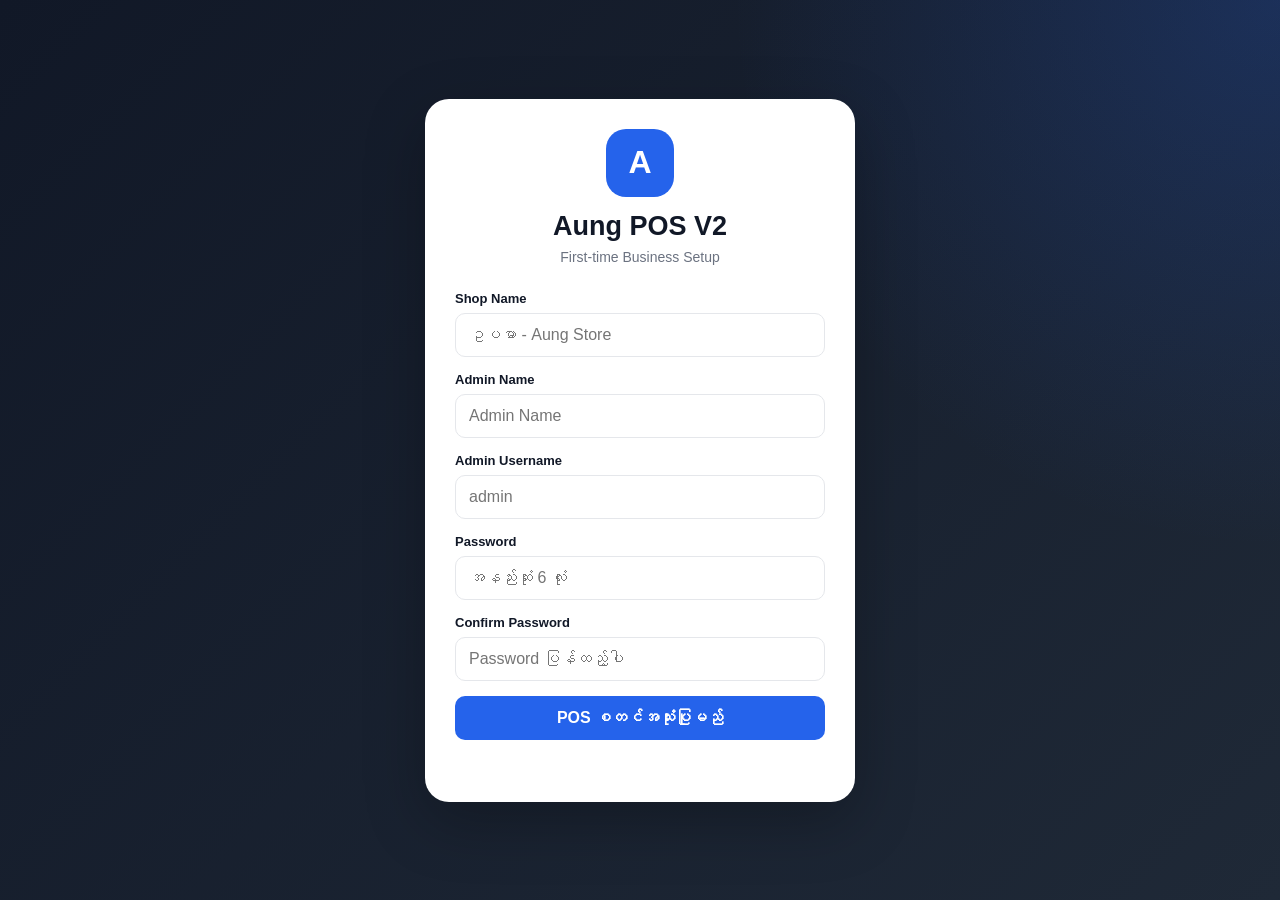
==== commit b5af1ab2: "Update index.html" ====
--- a/index.html
+++ b/index.html
@@ -2,7 +2,7 @@
 <html lang="my">
 <head>
 <meta charset="UTF-8">
-<meta name="viewport" content="width=device-width,initial-scale=1.0,viewport-fit=cover">
+<meta name="viewport" content="width=device-width, initial-scale=1.0, maximum-scale=1.0, user-scalable=no">
 <meta name="theme-color" content="#111827">
 <title>Aung POS V2</title>
 
@@ -10,30 +10,41 @@
 :root{
   --primary:#2563eb;
   --primary-dark:#1d4ed8;
+  --bg:#f3f4f6;
+  --card:#ffffff;
+  --text:#111827;
+  --muted:#6b7280;
+  --border:#e5e7eb;
   --success:#16a34a;
   --danger:#dc2626;
   --warning:#d97706;
-  --dark:#111827;
-  --dark2:#1f2937;
-  --text:#1f2937;
-  --muted:#6b7280;
-  --bg:#f3f4f6;
-  --card:#ffffff;
-  --border:#e5e7eb;
-  --shadow:0 8px 25px rgba(15,23,42,.07);
+  --sidebar:#111827;
+  --sidebar-text:#d1d5db;
   --radius:14px;
-}
-
-*{box-sizing:border-box}
-
-body{
+  --shadow:0 4px 18px rgba(0,0,0,.06);
+}
+
+*{
+  box-sizing:border-box;
+  -webkit-tap-highlight-color:transparent;
+}
+
+html,body{
   margin:0;
+  padding:0;
   font-family:-apple-system,BlinkMacSystemFont,"Segoe UI","Noto Sans Myanmar",Arial,sans-serif;
   background:var(--bg);
   color:var(--text);
 }
 
-button,input,select,textarea{
+body{
+  min-height:100vh;
+}
+
+button,
+input,
+select,
+textarea{
   font:inherit;
 }
 
@@ -46,7 +57,7 @@
 }
 
 /* =========================
-   AUTH
+   LOGIN / SETUP
 ========================= */
 
 .auth-screen{
@@ -56,164 +67,96 @@
   justify-content:center;
   padding:20px;
   background:
-    radial-gradient(circle at top left,#dbeafe 0,#eff6ff 30%,transparent 60%),
-    linear-gradient(135deg,#f8fafc,#e5e7eb);
+    radial-gradient(circle at top right,rgba(37,99,235,.22),transparent 35%),
+    linear-gradient(135deg,#111827,#1f2937);
 }
 
 .auth-card{
   width:100%;
-  max-width:460px;
+  max-width:430px;
   background:#fff;
   border-radius:24px;
-  box-shadow:0 20px 60px rgba(15,23,42,.14);
-  padding:32px;
+  padding:30px;
+  box-shadow:0 20px 60px rgba(0,0,0,.25);
 }
 
 .brand{
-  display:flex;
-  align-items:center;
-  gap:14px;
-  margin-bottom:25px;
-}
-
-.brand-logo{
-  width:54px;
-  height:54px;
-  border-radius:15px;
-  background:linear-gradient(135deg,var(--primary),#60a5fa);
+  text-align:center;
+  margin-bottom:26px;
+}
+
+.brand-icon{
+  width:68px;
+  height:68px;
+  border-radius:20px;
+  background:var(--primary);
   color:white;
   display:flex;
   align-items:center;
   justify-content:center;
+  margin:0 auto 14px;
+  font-size:32px;
   font-weight:800;
-  font-size:22px;
 }
 
 .brand h1{
   margin:0;
-  font-size:22px;
+  font-size:27px;
 }
 
 .brand p{
-  margin:4px 0 0;
+  margin:7px 0 0;
   color:var(--muted);
-  font-size:13px;
-}
-
-.auth-title{
-  margin:0 0 8px;
-  font-size:25px;
-}
-
-.auth-subtitle{
-  margin:0 0 24px;
-  color:var(--muted);
-  line-height:1.6;
+  font-size:14px;
 }
 
 .form-group{
-  margin-bottom:16px;
+  margin-bottom:15px;
 }
 
 .form-group label{
   display:block;
-  margin-bottom:7px;
   font-size:13px;
   font-weight:700;
-}
-
-input,select,textarea{
+  margin-bottom:7px;
+}
+
+.form-control{
   width:100%;
   border:1px solid var(--border);
+  border-radius:10px;
+  padding:12px 13px;
+  outline:none;
   background:#fff;
-  border-radius:10px;
-  padding:11px 12px;
-  outline:none;
+  color:var(--text);
   transition:.2s;
 }
 
-input:focus,select:focus,textarea:focus{
+.form-control:focus{
   border-color:var(--primary);
   box-shadow:0 0 0 3px rgba(37,99,235,.1);
 }
 
-.password-wrap{
-  position:relative;
-}
-
-.password-wrap input{
-  padding-right:48px;
-}
-
-.password-toggle{
-  position:absolute;
-  right:8px;
-  top:7px;
+.primary-btn{
+  width:100%;
   border:0;
-  background:transparent;
-  color:var(--muted);
-  padding:7px;
-}
-
-.btn{
-  border:0;
+  background:var(--primary);
+  color:#fff;
+  padding:13px 16px;
   border-radius:10px;
-  padding:10px 15px;
-  font-weight:700;
-  transition:.15s;
-}
-
-.btn:hover{
-  transform:translateY(-1px);
-}
-
-.btn-primary{
-  background:var(--primary);
-  color:white;
-}
-
-.btn-primary:hover{
+  font-weight:800;
+}
+
+.primary-btn:hover{
   background:var(--primary-dark);
 }
 
-.btn-success{
-  background:var(--success);
-  color:#fff;
-}
-
-.btn-danger{
-  background:var(--danger);
-  color:#fff;
-}
-
-.btn-warning{
-  background:var(--warning);
-  color:#fff;
-}
-
-.btn-secondary{
-  background:#e5e7eb;
-  color:#111827;
-}
-
-.btn-light{
-  background:#f8fafc;
-  border:1px solid var(--border);
-  color:#374151;
-}
-
-.btn-block{
-  width:100%;
-}
-
-.auth-note{
-  margin-top:18px;
-  padding:12px;
-  background:#f8fafc;
-  border-radius:10px;
-  font-size:12px;
-  color:var(--muted);
-  line-height:1.6;
+.auth-message{
+  margin-top:14px;
+  text-align:center;
+  font-size:13px;
+  color:var(--danger);
+  min-height:18px;
 }
 
 /* =========================
@@ -226,15 +169,15 @@
 }
 
 .sidebar{
-  width:255px;
-  background:#111827;
-  color:#fff;
+  width:250px;
+  background:var(--sidebar);
+  color:white;
   position:fixed;
   left:0;
   top:0;
   bottom:0;
+  z-index:100;
   overflow-y:auto;
-  z-index:1000;
   transition:.25s;
 }
 
@@ -246,77 +189,70 @@
 .sidebar-brand{
   display:flex;
   align-items:center;
-  gap:12px;
+  gap:11px;
 }
 
 .sidebar-logo{
   width:42px;
   height:42px;
-  background:linear-gradient(135deg,#2563eb,#60a5fa);
+  background:var(--primary);
   border-radius:12px;
   display:flex;
   align-items:center;
   justify-content:center;
-  font-weight:800;
+  font-weight:900;
 }
 
 .sidebar-brand strong{
+  font-size:18px;
+}
+
+.sidebar-brand small{
   display:block;
-}
-
-.sidebar-brand small{
   color:#9ca3af;
-}
-
-.shop-mini{
-  margin-top:14px;
-  padding:10px;
-  background:rgba(255,255,255,.06);
-  border-radius:10px;
-  font-size:12px;
-  color:#d1d5db;
+  margin-top:2px;
 }
 
 .nav-section{
-  padding:16px 12px 6px;
+  padding:18px 12px 5px;
   color:#6b7280;
   font-size:10px;
-  font-weight:800;
-  letter-spacing:1px;
+  font-weight:900;
+  letter-spacing:.08em;
 }
 
 .nav-item{
-  margin:2px 10px;
-  border-radius:9px;
-  padding:10px 12px;
+  margin:3px 10px;
+  padding:11px 12px;
+  border-radius:10px;
   display:flex;
   align-items:center;
   gap:10px;
-  color:#d1d5db;
+  color:var(--sidebar-text);
   cursor:pointer;
-  font-size:13px;
-  transition:.15s;
+  font-size:14px;
 }
 
 .nav-item:hover{
-  background:rgba(255,255,255,.07);
-  color:white;
+  background:#1f2937;
+  color:#fff;
 }
 
 .nav-item.active{
-  background:#2563eb;
+  background:var(--primary);
   color:#fff;
 }
 
 .nav-icon{
-  width:22px;
+  width:23px;
   text-align:center;
+  font-size:17px;
 }
 
 .main{
-  margin-left:255px;
-  width:calc(100% - 255px);
-  min-width:0;
+  margin-left:250px;
+  width:calc(100% - 250px);
+  min-height:100vh;
 }
 
 .topbar{
@@ -329,7 +265,7 @@
   padding:0 22px;
   position:sticky;
   top:0;
-  z-index:500;
+  z-index:80;
 }
 
 .topbar-left{
@@ -342,16 +278,17 @@
   display:none;
   border:0;
   background:#f3f4f6;
-  border-radius:9px;
-  padding:8px 10px;
+  width:40px;
+  height:40px;
+  border-radius:10px;
 }
 
 .page-title{
+  font-weight:800;
   font-size:19px;
-  font-weight:800;
-}
-
-.user-box{
+}
+
+.user-area{
   display:flex;
   align-items:center;
   gap:10px;
@@ -360,13 +297,17 @@
 .user-avatar{
   width:38px;
   height:38px;
+  border-radius:50%;
   background:#dbeafe;
-  color:#1d4ed8;
-  border-radius:50%;
+  color:var(--primary);
   display:flex;
   align-items:center;
   justify-content:center;
-  font-weight:800;
+  font-weight:900;
+}
+
+.user-info{
+  line-height:1.2;
 }
 
 .user-info strong{
@@ -379,10 +320,17 @@
   font-size:11px;
 }
 
+.logout-btn{
+  border:1px solid var(--border);
+  background:#fff;
+  padding:8px 11px;
+  border-radius:8px;
+  color:var(--danger);
+  font-weight:700;
+}
+
 .content{
   padding:22px;
-  max-width:1600px;
-  margin:auto;
 }
 
 .section{
@@ -394,57 +342,30 @@
 }
 
 /* =========================
-   COMMON
+   DASHBOARD
 ========================= */
 
-.section-head{
-  display:flex;
-  align-items:center;
-  justify-content:space-between;
-  gap:15px;
-  margin-bottom:18px;
-}
-
-.section-head h2{
+.welcome{
+  background:linear-gradient(135deg,#1d4ed8,#2563eb);
+  color:#fff;
+  padding:22px;
+  border-radius:16px;
+  margin-bottom:20px;
+}
+
+.welcome h2{
+  margin:0 0 5px;
+}
+
+.welcome p{
   margin:0;
-  font-size:22px;
-}
-
-.section-head p{
-  margin:5px 0 0;
-  color:var(--muted);
-  font-size:13px;
-}
-
-.card{
-  background:var(--card);
-  border:1px solid var(--border);
-  border-radius:var(--radius);
-  box-shadow:var(--shadow);
-}
-
-.card-header{
-  padding:16px 18px;
-  border-bottom:1px solid var(--border);
-  display:flex;
-  justify-content:space-between;
-  align-items:center;
-  gap:10px;
-}
-
-.card-header h3{
-  margin:0;
-  font-size:15px;
-}
-
-.card-body{
-  padding:18px;
-}
-
-.stats{
+  opacity:.85;
+}
+
+.stats-grid{
   display:grid;
   grid-template-columns:repeat(4,1fr);
-  gap:15px;
+  gap:14px;
   margin-bottom:20px;
 }
 
@@ -452,37 +373,32 @@
   background:#fff;
   border:1px solid var(--border);
   border-radius:14px;
-  padding:17px;
+  padding:18px;
   box-shadow:var(--shadow);
 }
 
-.stat-top{
-  display:flex;
-  align-items:center;
-  justify-content:space-between;
-}
-
-.stat-icon{
-  width:40px;
-  height:40px;
-  border-radius:11px;
+.stat-card .label{
+  color:var(--muted);
+  font-size:12px;
+  font-weight:700;
+}
+
+.stat-card .value{
+  font-size:24px;
+  font-weight:900;
+  margin-top:8px;
+}
+
+.stat-card .icon{
+  float:right;
+  width:38px;
+  height:38px;
+  border-radius:10px;
   background:#eff6ff;
   display:flex;
   align-items:center;
   justify-content:center;
-  font-size:20px;
-}
-
-.stat-label{
-  color:var(--muted);
-  font-size:12px;
-  margin-top:12px;
-}
-
-.stat-value{
-  font-size:22px;
-  font-weight:800;
-  margin-top:4px;
+  font-size:19px;
 }
 
 .grid-2{
@@ -491,11 +407,293 @@
   gap:18px;
 }
 
-.grid-3{
+.card{
+  background:#fff;
+  border:1px solid var(--border);
+  border-radius:14px;
+  padding:18px;
+  box-shadow:var(--shadow);
+}
+
+.card-header{
+  display:flex;
+  align-items:center;
+  justify-content:space-between;
+  gap:10px;
+  margin-bottom:15px;
+}
+
+.card-title{
+  font-size:16px;
+  font-weight:900;
+}
+
+.muted{
+  color:var(--muted);
+}
+
+.alert-item{
+  padding:11px;
+  background:#fff7ed;
+  border:1px solid #fed7aa;
+  border-radius:9px;
+  margin-bottom:8px;
+  font-size:13px;
+}
+
+.empty{
+  text-align:center;
+  color:var(--muted);
+  padding:30px 10px;
+}
+
+/* =========================
+   TOOLBAR
+========================= */
+
+.toolbar{
+  background:#fff;
+  border:1px solid var(--border);
+  border-radius:14px;
+  padding:14px;
+  margin-bottom:16px;
+  display:flex;
+  gap:10px;
+  flex-wrap:wrap;
+}
+
+.toolbar .form-control{
+  max-width:250px;
+}
+
+.btn{
+  border:0;
+  border-radius:9px;
+  padding:10px 14px;
+  font-weight:800;
+  font-size:13px;
+}
+
+.btn-primary{
+  background:var(--primary);
+  color:#fff;
+}
+
+.btn-success{
+  background:var(--success);
+  color:#fff;
+}
+
+.btn-danger{
+  background:var(--danger);
+  color:#fff;
+}
+
+.btn-warning{
+  background:var(--warning);
+  color:#fff;
+}
+
+.btn-light{
+  background:#f3f4f6;
+  color:#111827;
+}
+
+.btn-outline{
+  background:#fff;
+  border:1px solid var(--border);
+}
+
+/* =========================
+   TABLE
+========================= */
+
+.table-wrap{
+  overflow-x:auto;
+}
+
+.data-table{
+  width:100%;
+  border-collapse:collapse;
+  min-width:700px;
+}
+
+.data-table th,
+.data-table td{
+  padding:11px 10px;
+  border-bottom:1px solid var(--border);
+  text-align:left;
+  font-size:13px;
+  vertical-align:middle;
+}
+
+.data-table th{
+  background:#f9fafb;
+  color:#4b5563;
+  font-size:11px;
+  text-transform:uppercase;
+  letter-spacing:.03em;
+}
+
+.badge{
+  display:inline-flex;
+  padding:4px 8px;
+  border-radius:20px;
+  font-size:10px;
+  font-weight:900;
+}
+
+.badge-success{
+  background:#dcfce7;
+  color:#166534;
+}
+
+.badge-warning{
+  background:#fef3c7;
+  color:#92400e;
+}
+
+.badge-danger{
+  background:#fee2e2;
+  color:#991b1b;
+}
+
+.badge-info{
+  background:#dbeafe;
+  color:#1e40af;
+}
+
+/* =========================
+   POS
+========================= */
+
+.pos-layout{
+  display:grid;
+  grid-template-columns:1.35fr .85fr;
+  gap:18px;
+}
+
+.product-grid{
   display:grid;
   grid-template-columns:repeat(3,1fr);
-  gap:18px;
-}
+  gap:12px;
+  max-height:600px;
+  overflow-y:auto;
+}
+
+.product-card{
+  background:#fff;
+  border:1px solid var(--border);
+  border-radius:12px;
+  padding:14px;
+  cursor:pointer;
+  transition:.15s;
+}
+
+.product-card:hover{
+  border-color:var(--primary);
+  transform:translateY(-1px);
+}
+
+.product-card strong{
+  display:block;
+  font-size:14px;
+  margin-bottom:6px;
+}
+
+.product-card small{
+  color:var(--muted);
+}
+
+.product-price{
+  margin-top:10px;
+  color:var(--primary);
+  font-weight:900;
+}
+
+.cart-card{
+  background:#fff;
+  border:1px solid var(--border);
+  border-radius:14px;
+  padding:16px;
+  position:sticky;
+  top:85px;
+}
+
+.cart-items{
+  max-height:350px;
+  overflow-y:auto;
+}
+
+.cart-item{
+  padding:11px 0;
+  border-bottom:1px solid var(--border);
+}
+
+.cart-item-top{
+  display:flex;
+  justify-content:space-between;
+  gap:10px;
+}
+
+.qty-control{
+  display:flex;
+  align-items:center;
+  gap:7px;
+  margin-top:7px;
+}
+
+.qty-btn{
+  width:28px;
+  height:28px;
+  border:1px solid var(--border);
+  background:#fff;
+  border-radius:7px;
+}
+
+.cart-summary{
+  margin-top:15px;
+  border-top:1px solid var(--border);
+  padding-top:13px;
+}
+
+.summary-row{
+  display:flex;
+  justify-content:space-between;
+  margin:7px 0;
+  font-size:13px;
+}
+
+.summary-total{
+  font-size:20px;
+  font-weight:900;
+  color:var(--primary);
+}
+
+.payment-grid{
+  display:grid;
+  grid-template-columns:repeat(2,1fr);
+  gap:8px;
+  margin-top:10px;
+}
+
+.payment-btn{
+  border:1px solid var(--border);
+  background:#fff;
+  padding:10px;
+  border-radius:8px;
+  font-weight:800;
+}
+
+.payment-btn.active{
+  border-color:var(--primary);
+  background:#eff6ff;
+  color:var(--primary);
+}
+
+/* =========================
+   PRODUCT FORM
+========================= */
 
 .form-grid{
   display:grid;
@@ -509,238 +707,16 @@
   gap:14px;
 }
 
-.full{
-  grid-column:1/-1;
-}
-
-.actions{
-  display:flex;
-  flex-wrap:wrap;
-  gap:8px;
-}
-
-.table-wrap{
-  overflow-x:auto;
-}
-
-table{
-  width:100%;
-  border-collapse:collapse;
-  min-width:700px;
-}
-
-th,td{
-  padding:11px 12px;
-  border-bottom:1px solid var(--border);
-  text-align:left;
-  font-size:12px;
-  vertical-align:middle;
-}
-
-th{
-  color:#6b7280;
-  font-weight:800;
-  background:#f9fafb;
-}
-
-.empty{
-  padding:35px 20px;
-  text-align:center;
-  color:var(--muted);
-}
-
-.badge{
-  display:inline-flex;
-  align-items:center;
-  border-radius:999px;
-  padding:4px 9px;
-  font-size:10px;
-  font-weight:800;
-}
-
-.badge-success{
-  background:#dcfce7;
-  color:#166534;
-}
-
-.badge-danger{
-  background:#fee2e2;
-  color:#991b1b;
-}
-
-.badge-warning{
-  background:#fef3c7;
-  color:#92400e;
-}
-
-.badge-info{
-  background:#dbeafe;
-  color:#1e40af;
-}
-
-.toolbar{
-  display:flex;
-  gap:9px;
-  flex-wrap:wrap;
-  margin-bottom:15px;
-}
-
-.toolbar > *{
-  flex:1;
-  min-width:150px;
-}
-
-.search-box{
-  max-width:320px;
-}
-
-.money{
-  font-weight:800;
-}
-
-.text-danger{
-  color:var(--danger);
-}
-
-.text-success{
-  color:var(--success);
-}
-
-.text-muted{
-  color:var(--muted);
-}
-
-/* =========================
-   POS
-========================= */
-
-.pos-layout{
-  display:grid;
-  grid-template-columns:1.35fr .85fr;
-  gap:18px;
-}
-
-.product-grid{
-  display:grid;
-  grid-template-columns:repeat(3,1fr);
-  gap:10px;
-  max-height:560px;
-  overflow-y:auto;
-}
-
-.product-card{
-  border:1px solid var(--border);
-  border-radius:12px;
-  padding:12px;
-  background:#fff;
-  cursor:pointer;
-  transition:.15s;
-}
-
-.product-card:hover{
-  border-color:var(--primary);
-  transform:translateY(-2px);
-}
-
-.product-name{
-  font-weight:800;
-  font-size:13px;
-  line-height:1.4;
-}
-
-.product-price{
-  margin-top:8px;
-  font-weight:800;
-  color:var(--primary);
-}
-
-.product-stock{
-  margin-top:5px;
+.section-divider{
+  border:0;
+  border-top:1px solid var(--border);
+  margin:18px 0;
+}
+
+.input-hint{
   color:var(--muted);
   font-size:11px;
-}
-
-.cart{
-  position:sticky;
-  top:85px;
-}
-
-.cart-items{
-  max-height:370px;
-  overflow-y:auto;
-}
-
-.cart-item{
-  padding:11px 0;
-  border-bottom:1px solid var(--border);
-}
-
-.cart-item-top{
-  display:flex;
-  justify-content:space-between;
-  gap:10px;
-}
-
-.qty-control{
-  display:flex;
-  align-items:center;
-  gap:6px;
-  margin-top:8px;
-}
-
-.qty-btn{
-  width:28px;
-  height:28px;
-  border:0;
-  background:#eef2ff;
-  color:#1d4ed8;
-  border-radius:7px;
-  font-weight:800;
-}
-
-.qty-value{
-  min-width:28px;
-  text-align:center;
-  font-weight:700;
-}
-
-.cart-summary{
-  border-top:1px solid var(--border);
-  margin-top:10px;
-  padding-top:13px;
-}
-
-.summary-row{
-  display:flex;
-  justify-content:space-between;
-  margin-bottom:8px;
-  font-size:13px;
-}
-
-.summary-total{
-  font-size:20px;
-  font-weight:900;
-}
-
-.payment-grid{
-  display:grid;
-  grid-template-columns:repeat(2,1fr);
-  gap:7px;
-}
-
-.payment-btn{
-  border:1px solid var(--border);
-  background:#fff;
-  padding:9px;
-  border-radius:8px;
-  font-size:11px;
-  font-weight:700;
-}
-
-.payment-btn.active{
-  background:#dbeafe;
-  border-color:#2563eb;
-  color:#1d4ed8;
+  margin-top:5px;
 }
 
 /* =========================
@@ -750,8 +726,8 @@
 .modal-overlay{
   position:fixed;
   inset:0;
-  background:rgba(15,23,42,.55);
-  z-index:3000;
+  background:rgba(0,0,0,.5);
+  z-index:300;
   display:none;
   align-items:center;
   justify-content:center;
@@ -765,44 +741,46 @@
 .modal{
   width:100%;
   max-width:650px;
-  max-height:92vh;
+  max-height:90vh;
   overflow-y:auto;
   background:#fff;
-  border-radius:17px;
-  box-shadow:0 25px 70px rgba(0,0,0,.25);
-}
-
-.modal-head{
-  padding:17px 19px;
-  border-bottom:1px solid var(--border);
+  border-radius:18px;
+  padding:20px;
+}
+
+.modal-header{
   display:flex;
   justify-content:space-between;
-  align-items:center;
-}
-
-.modal-head h3{
+  align-items:flex-start;
+  gap:10px;
+  margin-bottom:18px;
+}
+
+.modal-title{
   margin:0;
+  font-size:20px;
+}
+
+.modal-subtitle{
+  margin:4px 0 0;
+  color:var(--muted);
+  font-size:12px;
 }
 
 .modal-close{
   border:0;
   background:#f3f4f6;
-  width:34px;
-  height:34px;
+  width:35px;
+  height:35px;
   border-radius:9px;
-  font-size:18px;
-}
-
-.modal-body{
-  padding:20px;
+  font-size:20px;
 }
 
 .modal-footer{
-  padding:14px 20px;
-  border-top:1px solid var(--border);
   display:flex;
   justify-content:flex-end;
   gap:8px;
+  margin-top:20px;
 }
 
 /* =========================
@@ -813,21 +791,17 @@
   position:fixed;
   right:18px;
   bottom:18px;
-  z-index:5000;
-  display:flex;
-  flex-direction:column;
-  gap:8px;
+  z-index:500;
 }
 
 .toast{
-  min-width:250px;
-  max-width:360px;
   background:#111827;
   color:#fff;
-  padding:12px 14px;
+  padding:12px 15px;
   border-radius:10px;
-  box-shadow:0 10px 30px rgba(0,0,0,.2);
-  font-size:12px;
+  margin-top:8px;
+  box-shadow:0 8px 30px rgba(0,0,0,.2);
+  font-size:13px;
   animation:toastIn .2s ease;
 }
 
@@ -845,28 +819,19 @@
 }
 
 /* =========================
-   LOGIN ERROR
+   PRINT
 ========================= */
 
-.auth-error{
-  padding:10px;
-  background:#fee2e2;
-  color:#991b1b;
-  border-radius:9px;
-  margin-bottom:14px;
-  font-size:12px;
+.receipt-print{
+  display:none;
 }
 
 /* =========================
-   RESPONSIVE
+   MOBILE
 ========================= */
 
 @media(max-width:1100px){
-  .stats{
-    grid-template-columns:repeat(2,1fr);
-  }
-
-  .product-grid{
+  .stats-grid{
     grid-template-columns:repeat(2,1fr);
   }
 
@@ -874,8 +839,9 @@
     grid-template-columns:1fr;
   }
 
-  .cart{
-    position:static;
+  .cart-card{
+    position:relative;
+    top:auto;
   }
 }
 
@@ -897,77 +863,122 @@
     display:block;
   }
 
+  .content{
+    padding:14px;
+  }
+
+  .topbar{
+    padding:0 12px;
+  }
+
   .user-info{
     display:none;
   }
 
-  .content{
-    padding:14px;
-  }
-
-  .topbar{
-    padding:0 14px;
-  }
-
-  .grid-2,
-  .grid-3,
+  .logout-btn{
+    padding:8px;
+    font-size:0;
+  }
+
+  .logout-btn::before{
+    content:"↪";
+    font-size:18px;
+  }
+
+  .grid-2{
+    grid-template-columns:1fr;
+  }
+
+  .product-grid{
+    grid-template-columns:repeat(2,1fr);
+  }
+
   .form-grid,
   .form-grid-3{
     grid-template-columns:1fr;
   }
 
-  .stats{
-    grid-template-columns:repeat(2,1fr);
-    gap:10px;
-  }
-
-  .stat-value{
-    font-size:18px;
-  }
-
-  .section-head{
-    align-items:flex-start;
-  }
-
-  .section-head .actions{
-    justify-content:flex-end;
+  .toolbar .form-control{
+    max-width:none;
+    width:100%;
   }
 }
 
 @media(max-width:500px){
   .auth-card{
-    padding:23px;
-  }
-
-  .stats{
+    padding:22px;
+  }
+
+  .stats-grid{
     grid-template-columns:1fr 1fr;
+    gap:9px;
+  }
+
+  .stat-card{
+    padding:13px;
+  }
+
+  .stat-card .value{
+    font-size:18px;
   }
 
   .product-grid{
     grid-template-columns:1fr 1fr;
-  }
-
-  .stat-card{
-    padding:12px;
-  }
-
-  .stat-icon{
-    width:32px;
-    height:32px;
-    font-size:16px;
-  }
-
-  .stat-label{
-    font-size:10px;
-  }
-
-  .stat-value{
-    font-size:16px;
-  }
-
-  .btn{
-    padding:9px 11px;
+    gap:8px;
+  }
+
+  .product-card{
+    padding:11px;
+  }
+
+  .welcome{
+    padding:17px;
+  }
+
+  .welcome h2{
+    font-size:20px;
+  }
+}
+
+/* =========================
+   DARK PRINT RECEIPT
+========================= */
+
+@media print{
+  body *{
+    visibility:hidden!important;
+  }
+
+  .receipt-print,
+  .receipt-print *{
+    visibility:visible!important;
+  }
+
+  .receipt-print{
+    display:block!important;
+    position:absolute;
+    left:0;
+    top:0;
+    width:80mm;
+    padding:5mm;
+    color:#000;
+    background:#fff;
+  }
+
+  .receipt-center{
+    text-align:center;
+  }
+
+  .receipt-line{
+    border-top:1px dashed #000;
+    margin:7px 0;
+  }
+
+  .receipt-row{
+    display:flex;
+    justify-content:space-between;
     font-size:12px;
+    margin:4px 0;
   }
 }
 </style>
@@ -976,119 +987,87 @@
 <body>
 
 <!-- =========================
-     FIRST SETUP
+     SETUP SCREEN
 ========================= -->
 
 <div id="setupScreen" class="auth-screen hidden">
   <div class="auth-card">
 
     <div class="brand">
-      <div class="brand-logo">AP</div>
-      <div>
-        <h1>Aung POS V2</h1>
-        <p>Professional Point of Sale</p>
+      <div class="brand-icon">A</div>
+      <h1>Aung POS V2</h1>
+      <p>First-time Business Setup</p>
+    </div>
+
+    <form id="setupForm">
+
+      <div class="form-group">
+        <label>Shop Name</label>
+        <input id="setupShopName" class="form-control" placeholder="ဥပမာ - Aung Store" required>
       </div>
-    </div>
-
-    <h2 class="auth-title">Initial Setup</h2>
-    <p class="auth-subtitle">
-      ပထမဆုံးအသုံးပြုရန် ဆိုင်အချက်အလက်နှင့် Admin Account ကို
-      သတ်မှတ်ပေးပါ။
-    </p>
-
-    <form id="setupForm">
 
       <div class="form-group">
-        <label>ဆိုင်အမည်</label>
-        <input id="setupShopName" required placeholder="ဥပမာ - Aung Mini Mart">
+        <label>Admin Name</label>
+        <input id="setupAdminName" class="form-control" placeholder="Admin Name" required>
       </div>
 
       <div class="form-group">
-        <label>Admin အမည်</label>
-        <input id="setupAdminName" required placeholder="Admin Name">
-      </div>
-
-      <div class="form-group">
-        <label>Username</label>
-        <input id="setupUsername" required autocomplete="username" placeholder="admin">
+        <label>Admin Username</label>
+        <input id="setupUsername" class="form-control" placeholder="admin" autocomplete="username" required>
       </div>
 
       <div class="form-group">
         <label>Password</label>
-        <div class="password-wrap">
-          <input id="setupPassword" type="password" required minlength="6" autocomplete="new-password">
-          <button type="button" class="password-toggle" data-toggle="setupPassword">👁</button>
-        </div>
+        <input id="setupPassword" type="password" class="form-control" placeholder="အနည်းဆုံး 6 လုံး" required>
       </div>
 
       <div class="form-group">
         <label>Confirm Password</label>
-        <div class="password-wrap">
-          <input id="setupPasswordConfirm" type="password" required minlength="6" autocomplete="new-password">
-          <button type="button" class="password-toggle" data-toggle="setupPasswordConfirm">👁</button>
-        </div>
+        <input id="setupPasswordConfirm" type="password" class="form-control" placeholder="Password ပြန်ထည့်ပါ" required>
       </div>
 
-      <button class="btn btn-primary btn-block" type="submit">
-        Create Admin Account
+      <button class="primary-btn" type="submit">
+        POS စတင်အသုံးပြုမည်
       </button>
 
-      <div class="auth-note">
-        🔐 Password ကို Login screen မှာ ပြသမည်မဟုတ်ပါ။
-        သင်ကိုယ်တိုင် သတ်မှတ်ထားသော Password ဖြင့် Login ဝင်ရပါမည်။
-      </div>
+      <div id="setupMessage" class="auth-message"></div>
 
     </form>
   </div>
 </div>
 
 <!-- =========================
-     LOGIN
+     LOGIN SCREEN
 ========================= -->
 
 <div id="loginScreen" class="auth-screen hidden">
   <div class="auth-card">
 
     <div class="brand">
-      <div class="brand-logo">AP</div>
-      <div>
-        <h1>Aung POS V2</h1>
-        <p id="loginShopName">Professional Point of Sale</p>
-      </div>
+      <div class="brand-icon">A</div>
+      <h1>Aung POS V2</h1>
+      <p id="loginShopName">Business POS System</p>
     </div>
-
-    <h2 class="auth-title">Welcome Back</h2>
-    <p class="auth-subtitle">
-      သင့် Account ဖြင့် Login ဝင်ပါ။
-    </p>
-
-    <div id="loginError" class="auth-error hidden"></div>
 
     <form id="loginForm">
 
       <div class="form-group">
         <label>Username</label>
-        <input id="loginUsername" required autocomplete="username">
+        <input id="loginUsername" class="form-control" autocomplete="username" required>
       </div>
 
       <div class="form-group">
         <label>Password</label>
-        <div class="password-wrap">
-          <input id="loginPassword" type="password" required autocomplete="current-password">
-          <button type="button" class="password-toggle" data-toggle="loginPassword">👁</button>
-        </div>
+        <input id="loginPassword" type="password" class="form-control" autocomplete="current-password" required>
       </div>
 
-      <button class="btn btn-primary btn-block" type="submit">
+      <button class="primary-btn" type="submit">
         Login
       </button>
 
+      <div id="loginMessage" class="auth-message"></div>
+
     </form>
-
-    <div class="auth-note">
-      Aung POS V2 • Local Business Management System
-    </div>
-
   </div>
 </div>
 
@@ -1098,19 +1077,16 @@
 
 <div id="app" class="app hidden">
 
+  <!-- SIDEBAR -->
   <aside id="sidebar" class="sidebar">
 
     <div class="sidebar-header">
       <div class="sidebar-brand">
-        <div class="sidebar-logo">AP</div>
+        <div class="sidebar-logo">A</div>
         <div>
           <strong>Aung POS</strong>
-          <small>V2 Professional</small>
-        </div>
-      </div>
-
-      <div id="sideShopName" class="shop-mini">
-        My Shop
+          <small>Professional V2</small>
+        </div>
       </div>
     </div>
 
@@ -1118,77 +1094,78 @@
 
     <div class="nav-item" data-section="dashboard">
       <span class="nav-icon">🏠</span>
-      Dashboard
+      <span>Dashboard</span>
     </div>
 
     <div class="nav-item" data-section="sales">
       <span class="nav-icon">🛒</span>
-      Sales / POS
+      <span>Sales / POS</span>
     </div>
 
     <div class="nav-section">INVENTORY</div>
 
     <div class="nav-item" data-section="products">
       <span class="nav-icon">📦</span>
-      Products
+      <span>Products</span>
     </div>
 
     <div class="nav-item" data-section="purchases">
-      <span class="nav-icon">🚚</span>
-      Purchases
+      <span class="nav-icon">📥</span>
+      <span>Purchases</span>
     </div>
 
     <div class="nav-item" data-section="stock">
       <span class="nav-icon">📊</span>
-      Stock
+      <span>Stock</span>
     </div>
 
     <div class="nav-section">CUSTOMERS</div>
 
     <div class="nav-item" data-section="customers">
-      <span class="nav-icon">👥</span>
-      Customers
+      <span class="nav-icon">👤</span>
+      <span>Customers</span>
     </div>
 
     <div class="nav-item" data-section="suppliers">
       <span class="nav-icon">🏢</span>
-      Suppliers
+      <span>Suppliers</span>
     </div>
 
     <div class="nav-item" data-section="debts">
       <span class="nav-icon">💳</span>
-      Debts
+      <span>Debts</span>
     </div>
 
     <div class="nav-section">MANAGEMENT</div>
 
     <div class="nav-item" data-section="expenses">
-      <span class="nav-icon">💸</span>
-      Expenses
+      <span class="nav-icon">💰</span>
+      <span>Expenses</span>
     </div>
 
     <div class="nav-item" data-section="employees">
-      <span class="nav-icon">👔</span>
-      Employees
+      <span class="nav-icon">👨‍💼</span>
+      <span>Employees</span>
     </div>
 
     <div class="nav-item" data-section="reports">
       <span class="nav-icon">📈</span>
-      Reports
+      <span>Reports</span>
     </div>
 
     <div class="nav-item" data-section="users">
-      <span class="nav-icon">🔐</span>
-      Users & Permissions
+      <span class="nav-icon">👥</span>
+      <span>Users</span>
     </div>
 
     <div class="nav-item" data-section="settings">
       <span class="nav-icon">⚙️</span>
-      Settings
+      <span>Settings</span>
     </div>
 
   </aside>
 
+  <!-- MAIN -->
   <main class="main">
 
     <header class="topbar">
@@ -1198,107 +1175,80 @@
         <div id="pageTitle" class="page-title">Dashboard</div>
       </div>
 
-      <div class="user-box">
-        <div class="user-avatar" id="topUserAvatar">AZ</div>
+      <div class="user-area">
+        <div id="userAvatar" class="user-avatar">A</div>
+
         <div class="user-info">
-          <strong id="topUserName">User</strong>
-          <small id="topUserRole">Admin</small>
-        </div>
-        <button id="logoutBtn" class="btn btn-secondary">Logout</button>
+          <strong id="currentUserName">Admin</strong>
+          <small id="currentUserRole">Admin</small>
+        </div>
+
+        <button id="logoutBtn" class="logout-btn">
+          Logout
+        </button>
       </div>
 
     </header>
 
     <div class="content">
 
-      <!-- =========================
-           DASHBOARD
-      ========================== -->
-
-      <section id="section-dashboard" class="section active">
-
-        <div class="section-head">
-          <div>
-            <h2>Dashboard</h2>
-            <p id="welcomeShopName">Business Overview</p>
+      <!-- ================= DASHBOARD ================= -->
+
+      <section id="section-dashboard" class="section">
+
+        <div class="welcome">
+          <h2>မင်္ဂလာပါ 👋 <span id="welcomeName"></span></h2>
+          <p id="welcomeShopName"></p>
+        </div>
+
+        <div class="stats-grid">
+
+          <div class="stat-card">
+            <div class="icon">💵</div>
+            <div class="label">Today's Sales</div>
+            <div id="todaySales" class="value">0</div>
           </div>
-          <div class="actions">
-            <button class="btn btn-primary" data-go="sales">+ New Sale</button>
+
+          <div class="stat-card">
+            <div class="icon">📈</div>
+            <div class="label">Gross Profit</div>
+            <div id="todayProfit" class="value">0</div>
           </div>
-        </div>
-
-        <div class="stats">
 
           <div class="stat-card">
-            <div class="stat-top">
-              <div>Today's Sales</div>
-              <div class="stat-icon">💰</div>
-            </div>
-            <div id="todaySales" class="stat-value">0 Ks</div>
-            <div id="todaySalesCount" class="stat-label">0 transactions</div>
+            <div class="icon">📥</div>
+            <div class="label">Today's Purchase</div>
+            <div id="todayPurchase" class="value">0</div>
           </div>
 
           <div class="stat-card">
-            <div class="stat-top">
-              <div>Gross Profit</div>
-              <div class="stat-icon">📈</div>
-            </div>
-            <div id="todayProfit" class="stat-value">0 Ks</div>
-            <div class="stat-label">Today's gross profit</div>
+            <div class="icon">💸</div>
+            <div class="label">Today's Expense</div>
+            <div id="todayExpense" class="value">0</div>
           </div>
 
           <div class="stat-card">
-            <div class="stat-top">
-              <div>Purchases</div>
-              <div class="stat-icon">🚚</div>
-            </div>
-            <div id="todayPurchase" class="stat-value">0 Ks</div>
-            <div class="stat-label">Today's purchases</div>
+            <div class="icon">📦</div>
+            <div class="label">Products</div>
+            <div id="totalProducts" class="value">0</div>
           </div>
 
           <div class="stat-card">
-            <div class="stat-top">
-              <div>Expenses</div>
-              <div class="stat-icon">💸</div>
-            </div>
-            <div id="todayExpense" class="stat-value">0 Ks</div>
-            <div class="stat-label">Today's expenses</div>
+            <div class="icon">⚠️</div>
+            <div class="label">Low Stock</div>
+            <div id="lowStockCount" class="value">0</div>
           </div>
 
           <div class="stat-card">
-            <div class="stat-top">
-              <div>Products</div>
-              <div class="stat-icon">📦</div>
-            </div>
-            <div id="totalProducts" class="stat-value">0</div>
-            <div class="stat-label">Total products</div>
+            <div class="icon">👤</div>
+            <div class="label">Customers</div>
+            <div id="totalCustomers" class="value">0</div>
           </div>
 
           <div class="stat-card">
-            <div class="stat-top">
-              <div>Low Stock</div>
-              <div class="stat-icon">⚠️</div>
-            </div>
-            <div id="lowStockCount" class="stat-value">0</div>
-            <div class="stat-label">Need restocking</div>
-          </div>
-
-          <div class="stat-card">
-            <div class="stat-top">
-              <div>Customers</div>
-              <div class="stat-icon">👥</div>
-            </div>
-            <div id="totalCustomers" class="stat-value">0</div>
-            <div class="stat-label">Registered customers</div>
-          </div>
-
-          <div class="stat-card">
-            <div class="stat-top">
-              <div>Expiry Alert</div>
-              <div class="stat-icon">⏰</div>
-            </div>
-            <div id="expiryCount" class="stat-value">0</div>
-            <div class="stat-label">Products expiring soon</div>
+            <div class="icon">🧾</div>
+            <div class="label">Sales Count</div>
+            <div id="todaySalesCount" class="value">0</div>
           </div>
 
         </div>
@@ -1307,631 +1257,578 @@
 
           <div class="card">
             <div class="card-header">
-              <h3>Recent Sales</h3>
+              <div class="card-title">Recent Sales</div>
             </div>
-            <div id="recentSales" class="card-body"></div>
+
+            <div id="recentSales"></div>
           </div>
 
           <div class="card">
             <div class="card-header">
-              <h3>Business Alerts</h3>
+              <div class="card-title">Business Alerts</div>
             </div>
-            <div id="dashboardAlerts" class="card-body"></div>
+
+            <div id="dashboardAlerts"></div>
           </div>
 
         </div>
 
       </section>
 
-      <!-- =========================
-           SALES
-      ========================== -->
+      <!-- ================= SALES ================= -->
 
       <section id="section-sales" class="section">
 
-        <div class="section-head">
-          <div>
-            <h2>Sales / POS</h2>
-            <p>Fast checkout and inventory control</p>
+        <div class="toolbar">
+
+          <input id="salesSearch" class="form-control" placeholder="🔍 Product ရှာပါ...">
+
+          <select id="salesCategory" class="form-control">
+            <option value="">All Categories</option>
+          </select>
+
+          <button id="newSaleBtn" class="btn btn-light">
+            🆕 New Sale
+          </button>
+
+        </div>
+
+        <div class="pos-layout">
+
+          <div class="card">
+            <div class="card-header">
+              <div>
+                <div class="card-title">Products</div>
+                <small class="muted">Product ကိုနှိပ်ပြီး Cart ထဲထည့်ပါ</small>
+              </div>
+            </div>
+
+            <div id="salesProducts" class="product-grid"></div>
           </div>
-          <div class="actions">
-            <button id="newSaleBtn" class="btn btn-secondary">New Sale</button>
-          </div>
-        </div>
-
-        <div class="pos-layout">
-
-          <div class="card">
+
+          <div class="cart-card">
 
             <div class="card-header">
-              <h3>Products</h3>
-            </div>
-
-            <div class="card-body">
-
-              <div class="toolbar">
-                <input id="salesSearch" class="search-box" placeholder="Search product / barcode">
-                <select id="salesCategory">
-                  <option value="">All Categories</option>
-                </select>
+              <div class="card-title">
+                🛒 Current Sale
               </div>
 
-              <div id="salesProducts" class="product-grid"></div>
-
-            </div>
-
-          </div>
-
-          <div class="card cart">
-
-            <div class="card-header">
-              <h3>Current Cart</h3>
               <span id="cartCount" class="badge badge-info">0 items</span>
             </div>
 
-            <div class="card-body">
-
-              <div id="cartItems" class="cart-items">
-                <div class="empty">Cart is empty</div>
-              </div>
-
-              <div class="cart-summary">
-
-                <div class="summary-row">
-                  <span>Subtotal</span>
-                  <strong id="cartSubtotal">0 Ks</strong>
-                </div>
-
-                <div class="form-group">
-                  <label>Discount</label>
-                  <input id="saleDiscount" type="number" min="0" value="0">
-                </div>
-
-                <div class="summary-row">
-                  <span>Total</span>
-                  <strong id="cartTotal" class="summary-total">0 Ks</strong>
-                </div>
-
-                <div class="form-group">
-                  <label>Customer</label>
-                  <select id="saleCustomer">
-                    <option value="">Walk-in Customer</option>
-                  </select>
-                </div>
-
-                <div class="form-group">
-                  <label>Payment Method</label>
-
-                  <div class="payment-grid">
-
-                    <button class="payment-btn active" data-payment="Cash">
-                      Cash
-                    </button>
-
-                    <button class="payment-btn" data-payment="KBZ Pay">
-                      KBZ Pay
-                    </button>
-
-                    <button class="payment-btn" data-payment="Wave Pay">
-                      Wave Pay
-                    </button>
-
-                    <button class="payment-btn" data-payment="Bank">
-                      Bank
-                    </button>
-
-                    <button class="payment-btn" data-payment="Credit / Due">
-                      Credit / Due
-                    </button>
-
-                  </div>
-                </div>
-
-                <div class="form-group">
-                  <label>Paid Amount</label>
-                  <input id="salePaid" type="number" min="0" value="0">
-                </div>
-
-                <div class="summary-row">
-                  <span>Customer Due</span>
-                  <strong id="saleDue" class="text-danger">0 Ks</strong>
-                </div>
-
-                <div class="actions">
-                  <button id="clearCartBtn" class="btn btn-secondary">
-                    Clear
-                  </button>
-
-                  <button id="checkoutBtn" class="btn btn-success" style="flex:1">
-                    Complete Sale
-                  </button>
-                </div>
-
-              </div>
-
-            </div>
-
-          </div>
-
-        </div>
-
-      </section>
-
-      <!-- =========================
-           PRODUCTS
-      ========================== -->
-
-      <section id="section-products" class="section">
-
-        <div class="section-head">
-          <div>
-            <h2>Products</h2>
-            <p>Manage products, prices and stock</p>
-          </div>
-
-          <button id="addProductBtn" class="btn btn-primary">
-            + Add Product
-          </button>
-        </div>
-
-        <div class="card">
-
-          <div class="card-body">
-
-            <div class="toolbar">
-              <input id="productSearch" placeholder="Search product / barcode">
-              <select id="productCategoryFilter">
-                <option value="">All Categories</option>
-              </select>
-              <select id="stockFilter">
-                <option value="">All Stock</option>
-                <option value="low">Low Stock</option>
-                <option value="out">Out of Stock</option>
+            <div id="cartItems" class="cart-items"></div>
+
+            <div class="form-group" style="margin-top:12px;">
+              <label>Customer</label>
+              <select id="saleCustomer" class="form-control">
+                <option value="">Walk-in Customer</option>
               </select>
             </div>
 
-            <div class="table-wrap">
-              <table>
-                <thead>
-                  <tr>
-                    <th>Product</th>
-                    <th>Barcode</th>
-                    <th>Category</th>
-                    <th>Buy</th>
-                    <th>Retail</th>
-                    <th>Stock</th>
-                    <th>Expiry</th>
-                    <th>Action</th>
-                  </tr>
-                </thead>
-                <tbody id="productsTableBody"></tbody>
-              </table>
+            <div class="form-group">
+              <label>Discount</label>
+              <input id="saleDiscount" type="number" min="0" value="0" class="form-control">
             </div>
 
+            <div class="cart-summary">
+
+              <div class="summary-row">
+                <span>Subtotal</span>
+                <strong id="cartSubtotal">0</strong>
+              </div>
+
+              <div class="summary-row">
+                <span>Discount</span>
+                <strong id="cartDiscount">0</strong>
+              </div>
+
+              <div class="summary-row">
+                <span>Total</span>
+                <strong id="cartTotal" class="summary-total">0</strong>
+              </div>
+
+              <label style="font-size:12px;font-weight:800;margin-top:12px;display:block;">
+                Payment Method
+              </label>
+
+              <div class="payment-grid">
+
+                <button class="payment-btn active" data-payment="Cash">
+                  💵 Cash
+                </button>
+
+                <button class="payment-btn" data-payment="KBZ Pay">
+                  📱 KBZ Pay
+                </button>
+
+                <button class="payment-btn" data-payment="Wave Pay">
+                  📱 Wave Pay
+                </button>
+
+                <button class="payment-btn" data-payment="Bank">
+                  🏦 Bank
+                </button>
+
+                <button class="payment-btn" data-payment="Credit-Due">
+                  💳 Due
+                </button>
+
+              </div>
+
+              <button id="checkoutBtn" class="btn btn-success" style="width:100%;margin-top:12px;">
+                ✅ Complete Sale
+              </button>
+
+              <button id="clearCartBtn" class="btn btn-light" style="width:100%;margin-top:7px;">
+                Clear Cart
+              </button>
+
+            </div>
+
           </div>
 
         </div>
 
       </section>
 
-      <!-- =========================
-           PURCHASES
-      ========================== -->
+      <!-- ================= PRODUCTS ================= -->
+
+      <section id="section-products" class="section">
+
+        <div class="toolbar">
+
+          <input id="productSearch" class="form-control" placeholder="🔍 Product ရှာပါ...">
+
+          <select id="productCategoryFilter" class="form-control">
+            <option value="">All Categories</option>
+          </select>
+
+          <select id="stockFilter" class="form-control">
+            <option value="">All Stock</option>
+            <option value="low">Low Stock</option>
+            <option value="out">Out of Stock</option>
+          </select>
+
+          <button id="addProductBtn" class="btn btn-primary">
+            ＋ Add Product
+          </button>
+
+        </div>
+
+        <div class="card">
+
+          <div class="card-header">
+            <div class="card-title">Product List</div>
+            <span id="productCountText" class="muted">0 Products</span>
+          </div>
+
+          <div class="table-wrap">
+
+            <table class="data-table">
+
+              <thead>
+                <tr>
+                  <th>Product</th>
+                  <th>Category</th>
+                  <th>Unit</th>
+                  <th>Buy</th>
+                  <th>Retail</th>
+                  <th>Stock</th>
+                  <th>Status</th>
+                  <th>Action</th>
+                </tr>
+              </thead>
+
+              <tbody id="productsTableBody"></tbody>
+
+            </table>
+
+          </div>
+
+        </div>
+
+      </section>
+
+      <!-- ================= PURCHASE ================= -->
 
       <section id="section-purchases" class="section">
 
-        <div class="section-head">
-          <div>
-            <h2>Purchases</h2>
-            <p>Purchase inventory from suppliers</p>
+        <div class="toolbar">
+
+          <button id="newPurchaseBtn" class="btn btn-primary">
+            ＋ New Purchase
+          </button>
+
+          <div class="stat-card" style="padding:9px 13px;">
+            <span class="muted">Today</span>
+            <strong id="purchaseTodayTotal">0</strong>
           </div>
 
-          <button id="newPurchaseBtn" class="btn btn-primary">
-            + New Purchase
+          <div class="stat-card" style="padding:9px 13px;">
+            <span class="muted">Invoices</span>
+            <strong id="purchaseInvoiceCount">0</strong>
+          </div>
+
+          <div class="stat-card" style="padding:9px 13px;">
+            <span class="muted">Payable</span>
+            <strong id="supplierPayable">0</strong>
+          </div>
+
+        </div>
+
+        <div class="card">
+
+          <div class="card-header">
+            <div class="card-title">Purchase History</div>
+          </div>
+
+          <div class="table-wrap">
+
+            <table class="data-table">
+              <thead>
+                <tr>
+                  <th>Date</th>
+                  <th>Invoice</th>
+                  <th>Supplier</th>
+                  <th>Product</th>
+                  <th>Qty</th>
+                  <th>Total</th>
+                  <th>Payment</th>
+                </tr>
+              </thead>
+
+              <tbody id="purchaseTableBody"></tbody>
+            </table>
+
+          </div>
+
+        </div>
+
+      </section>
+
+      <!-- ================= STOCK ================= -->
+
+      <section id="section-stock" class="section">
+
+        <div class="stats-grid">
+
+          <div class="stat-card">
+            <div class="label">Products</div>
+            <div id="stockProductCount" class="value">0</div>
+          </div>
+
+          <div class="stat-card">
+            <div class="label">Total Units</div>
+            <div id="stockUnitCount" class="value">0</div>
+          </div>
+
+          <div class="stat-card">
+            <div class="label">Stock Cost Value</div>
+            <div id="stockCostValue" class="value">0</div>
+          </div>
+
+          <div class="stat-card">
+            <div class="label">Low Stock</div>
+            <div id="stockLowCount" class="value">0</div>
+          </div>
+
+        </div>
+
+        <div class="toolbar">
+
+          <input id="stockSearch" class="form-control" placeholder="🔍 Stock ရှာပါ...">
+
+          <button id="stockAdjustmentBtn" class="btn btn-primary">
+            ＋ Stock Adjustment
           </button>
-        </div>
-
-        <div class="stats">
+
+        </div>
+
+        <div class="card">
+
+          <div class="table-wrap">
+
+            <table class="data-table">
+
+              <thead>
+                <tr>
+                  <th>Product</th>
+                  <th>Category</th>
+                  <th>Unit</th>
+                  <th>Stock</th>
+                  <th>Min Stock</th>
+                  <th>Buy Price</th>
+                  <th>Status</th>
+                </tr>
+              </thead>
+
+              <tbody id="stockTableBody"></tbody>
+
+            </table>
+
+          </div>
+
+        </div>
+
+      </section>
+
+      <!-- ================= CUSTOMERS ================= -->
+
+      <section id="section-customers" class="section">
+
+        <div class="toolbar">
+
+          <button id="addCustomerBtn" class="btn btn-primary">
+            ＋ Add Customer
+          </button>
+
+          <input id="customerSearch" class="form-control" placeholder="🔍 Customer ရှာပါ...">
+
+          <div class="stat-card" style="padding:9px 13px;">
+            Customers: <strong id="customerCount">0</strong>
+          </div>
+
+          <div class="stat-card" style="padding:9px 13px;">
+            Receivable: <strong id="customerReceivable">0</strong>
+          </div>
+
+        </div>
+
+        <div class="card">
+
+          <div class="table-wrap">
+
+            <table class="data-table">
+
+              <thead>
+                <tr>
+                  <th>Name</th>
+                  <th>Phone</th>
+                  <th>Address</th>
+                  <th>Due</th>
+                  <th>Action</th>
+                </tr>
+              </thead>
+
+              <tbody id="customerTableBody"></tbody>
+
+            </table>
+
+          </div>
+
+        </div>
+
+      </section>
+
+      <!-- ================= SUPPLIERS ================= -->
+
+      <section id="section-suppliers" class="section">
+
+        <div class="toolbar">
+
+          <button id="addSupplierBtn" class="btn btn-primary">
+            ＋ Add Supplier
+          </button>
+
+        </div>
+
+        <div class="card">
+
+          <div class="table-wrap">
+
+            <table class="data-table">
+
+              <thead>
+                <tr>
+                  <th>Name</th>
+                  <th>Phone</th>
+                  <th>Address</th>
+                  <th>Payable</th>
+                  <th>Action</th>
+                </tr>
+              </thead>
+
+              <tbody id="supplierTableBody"></tbody>
+
+            </table>
+
+          </div>
+
+        </div>
+
+      </section>
+
+      <!-- ================= DEBTS ================= -->
+
+      <section id="section-debts" class="section">
+
+        <div class="stats-grid">
 
           <div class="stat-card">
-            <div class="stat-label">Today's Purchase</div>
-            <div id="purchaseTodayTotal" class="stat-value">0 Ks</div>
+            <div class="label">Customer Receivable</div>
+            <div id="totalReceivable" class="value">0</div>
           </div>
 
           <div class="stat-card">
-            <div class="stat-label">Invoices</div>
-            <div id="purchaseInvoiceCount" class="stat-value">0</div>
+            <div class="label">Supplier Payable</div>
+            <div id="totalPayable" class="value">0</div>
           </div>
 
-          <div class="stat-card">
-            <div class="stat-label">Supplier Payable</div>
-            <div id="supplierPayable" class="stat-value">0 Ks</div>
+        </div>
+
+        <div class="grid-2">
+
+          <div class="card">
+
+            <div class="card-header">
+              <div class="card-title">Customer Receivable</div>
+            </div>
+
+            <div id="receivableList"></div>
+
           </div>
 
+          <div class="card">
+
+            <div class="card-header">
+              <div class="card-title">Supplier Payable</div>
+            </div>
+
+            <div id="payableList"></div>
+
+          </div>
+
+        </div>
+
+      </section>
+
+      <!-- ================= EXPENSES ================= -->
+
+      <section id="section-expenses" class="section">
+
+        <div class="toolbar">
+
+          <button id="addExpenseBtn" class="btn btn-primary">
+            ＋ Add Expense
+          </button>
+
+          <div class="stat-card" style="padding:9px 13px;">
+            Today: <strong id="expenseToday">0</strong>
+          </div>
+
+          <div class="stat-card" style="padding:9px 13px;">
+            Month: <strong id="expenseMonth">0</strong>
+          </div>
+
+          <div class="stat-card" style="padding:9px 13px;">
+            Year: <strong id="expenseYear">0</strong>
+          </div>
+
         </div>
 
         <div class="card">
-          <div class="card-body">
-            <div class="table-wrap">
-              <table>
-                <thead>
-                  <tr>
-                    <th>Invoice</th>
-                    <th>Date</th>
-                    <th>Supplier</th>
-                    <th>Product</th>
-                    <th>Qty</th>
-                    <th>Total</th>
-                    <th>Paid</th>
-                    <th>Due</th>
-                  </tr>
-                </thead>
-                <tbody id="purchaseTableBody"></tbody>
-              </table>
-            </div>
+
+          <div class="table-wrap">
+
+            <table class="data-table">
+
+              <thead>
+                <tr>
+                  <th>Date</th>
+                  <th>Category</th>
+                  <th>Description</th>
+                  <th>Amount</th>
+                  <th>Action</th>
+                </tr>
+              </thead>
+
+              <tbody id="expenseTableBody"></tbody>
+
+            </table>
+
           </div>
+
         </div>
 
       </section>
 
-      <!-- =========================
-           STOCK
-      ========================== -->
-
-      <section id="section-stock" class="section">
-
-        <div class="section-head">
-          <div>
-            <h2>Stock Management</h2>
-            <p>Inventory monitoring and adjustment</p>
+      <!-- ================= EMPLOYEES ================= -->
+
+      <section id="section-employees" class="section">
+
+        <div class="toolbar">
+
+          <button id="addEmployeeBtn" class="btn btn-primary">
+            ＋ Add Employee
+          </button>
+
+        </div>
+
+        <div class="card">
+
+          <div class="table-wrap">
+
+            <table class="data-table">
+
+              <thead>
+                <tr>
+                  <th>Name</th>
+                  <th>Role</th>
+                  <th>Phone</th>
+                  <th>Salary</th>
+                  <th>Action</th>
+                </tr>
+              </thead>
+
+              <tbody id="employeeTableBody"></tbody>
+
+            </table>
+
           </div>
 
-          <button id="stockAdjustmentBtn" class="btn btn-warning">
-            ± Stock Adjustment
-          </button>
-        </div>
-
-        <div class="stats">
-
-          <div class="stat-card">
-            <div class="stat-label">Products</div>
-            <div id="stockProductCount" class="stat-value">0</div>
-          </div>
-
-          <div class="stat-card">
-            <div class="stat-label">Units</div>
-            <div id="stockUnitCount" class="stat-value">0</div>
-          </div>
-
-          <div class="stat-card">
-            <div class="stat-label">Cost Value</div>
-            <div id="stockCostValue" class="stat-value">0 Ks</div>
-          </div>
-
-          <div class="stat-card">
-            <div class="stat-label">Low Stock</div>
-            <div id="stockLowCount" class="stat-value">0</div>
-          </div>
-
-        </div>
-
-        <div class="card">
-          <div class="card-body">
-            <div class="toolbar">
-              <input id="stockSearch" placeholder="Search stock">
-            </div>
-
-            <div class="table-wrap">
-              <table>
-                <thead>
-                  <tr>
-                    <th>Product</th>
-                    <th>Category</th>
-                    <th>Stock</th>
-                    <th>Minimum</th>
-                    <th>Buy Price</th>
-                    <th>Stock Value</th>
-                    <th>Status</th>
-                  </tr>
-                </thead>
-                <tbody id="stockTableBody"></tbody>
-              </table>
-            </div>
-          </div>
         </div>
 
       </section>
 
-      <!-- =========================
-           CUSTOMERS
-      ========================== -->
-
-      <section id="section-customers" class="section">
-
-        <div class="section-head">
-          <div>
-            <h2>Customers</h2>
-            <p>Customer information and receivables</p>
-          </div>
-
-          <button id="addCustomerBtn" class="btn btn-primary">
-            + Add Customer
-          </button>
-        </div>
-
-        <div class="stats">
-
-          <div class="stat-card">
-            <div class="stat-label">Customers</div>
-            <div id="customerCount" class="stat-value">0</div>
-          </div>
-
-          <div class="stat-card">
-            <div class="stat-label">Receivable</div>
-            <div id="customerReceivable" class="stat-value">0 Ks</div>
-          </div>
-
-        </div>
-
-        <div class="card">
-          <div class="card-body">
-
-            <div class="toolbar">
-              <input id="customerSearch" placeholder="Search customer">
-            </div>
-
-            <div class="table-wrap">
-              <table>
-                <thead>
-                  <tr>
-                    <th>Name</th>
-                    <th>Phone</th>
-                    <th>Address</th>
-                    <th>Due</th>
-                    <th>Action</th>
-                  </tr>
-                </thead>
-                <tbody id="customerTableBody"></tbody>
-              </table>
-            </div>
-
-          </div>
-        </div>
-
-      </section>
-
-      <!-- =========================
-           SUPPLIERS
-      ========================== -->
-
-      <section id="section-suppliers" class="section">
-
-        <div class="section-head">
-          <div>
-            <h2>Suppliers</h2>
-            <p>Supplier information and payable balance</p>
-          </div>
-
-          <button id="addSupplierBtn" class="btn btn-primary">
-            + Add Supplier
-          </button>
-        </div>
-
-        <div class="card">
-          <div class="card-body">
-
-            <div class="table-wrap">
-              <table>
-                <thead>
-                  <tr>
-                    <th>Supplier</th>
-                    <th>Phone</th>
-                    <th>Address</th>
-                    <th>Payable</th>
-                    <th>Action</th>
-                  </tr>
-                </thead>
-                <tbody id="supplierTableBody"></tbody>
-              </table>
-            </div>
-
-          </div>
-        </div>
-
-      </section>
-
-      <!-- =========================
-           DEBTS
-      ========================== -->
-
-      <section id="section-debts" class="section">
-
-        <div class="section-head">
-          <div>
-            <h2>Debts & Ledger</h2>
-            <p>Receivables and supplier payables</p>
-          </div>
-        </div>
-
-        <div class="stats">
-
-          <div class="stat-card">
-            <div class="stat-label">Total Receivable</div>
-            <div id="totalReceivable" class="stat-value text-danger">0 Ks</div>
-          </div>
-
-          <div class="stat-card">
-            <div class="stat-label">Total Payable</div>
-            <div id="totalPayable" class="stat-value text-danger">0 Ks</div>
-          </div>
-
-        </div>
-
-        <div class="grid-2">
-
-          <div class="card">
-            <div class="card-header">
-              <h3>Customer Receivable</h3>
-            </div>
-            <div id="receivableList" class="card-body"></div>
-          </div>
-
-          <div class="card">
-            <div class="card-header">
-              <h3>Supplier Payable</h3>
-            </div>
-            <div id="payableList" class="card-body"></div>
-          </div>
-
-        </div>
-
-      </section>
-
-      <!-- =========================
-           EXPENSES
-      ========================== -->
-
-      <section id="section-expenses" class="section">
-
-        <div class="section-head">
-          <div>
-            <h2>Expenses</h2>
-            <p>Track business expenses</p>
-          </div>
-
-          <button id="addExpenseBtn" class="btn btn-primary">
-            + Add Expense
-          </button>
-        </div>
-
-        <div class="stats">
-
-          <div class="stat-card">
-            <div class="stat-label">Today</div>
-            <div id="expenseToday" class="stat-value">0 Ks</div>
-          </div>
-
-          <div class="stat-card">
-            <div class="stat-label">This Month</div>
-            <div id="expenseMonth" class="stat-value">0 Ks</div>
-          </div>
-
-          <div class="stat-card">
-            <div class="stat-label">This Year</div>
-            <div id="expenseYear" class="stat-value">0 Ks</div>
-          </div>
-
-        </div>
-
-        <div class="card">
-          <div class="card-body">
-            <div class="table-wrap">
-              <table>
-                <thead>
-                  <tr>
-                    <th>Date</th>
-                    <th>Category</th>
-                    <th>Description</th>
-                    <th>Amount</th>
-                    <th>Created By</th>
-                    <th>Action</th>
-                  </tr>
-                </thead>
-                <tbody id="expenseTableBody"></tbody>
-              </table>
-            </div>
-          </div>
-        </div>
-
-      </section>
-
-      <!-- =========================
-           EMPLOYEES
-      ========================== -->
-
-      <section id="section-employees" class="section">
-
-        <div class="section-head">
-          <div>
-            <h2>Employees</h2>
-            <p>Employee information and salary payments</p>
-          </div>
-
-          <button id="addEmployeeBtn" class="btn btn-primary">
-            + Add Employee
-          </button>
-        </div>
-
-        <div class="card">
-          <div class="card-body">
-
-            <div class="table-wrap">
-              <table>
-                <thead>
-                  <tr>
-                    <th>Name</th>
-                    <th>Role</th>
-                    <th>Phone</th>
-                    <th>Salary</th>
-                    <th>Status</th>
-                    <th>Action</th>
-                  </tr>
-                </thead>
-                <tbody id="employeeTableBody"></tbody>
-              </table>
-            </div>
-
-          </div>
-        </div>
-
-      </section>
-
-      <!-- =========================
-           REPORTS
-      ========================== -->
+      <!-- ================= REPORTS ================= -->
 
       <section id="section-reports" class="section">
 
-        <div class="section-head">
-          <div>
-            <h2>Reports</h2>
-            <p>Business performance analysis</p>
-          </div>
-
-          <button id="printReportBtn" class="btn btn-secondary">
-            🖨 Print Report
-          </button>
-        </div>
-
         <div class="toolbar">
-          <select id="reportPeriod">
+
+          <select id="reportPeriod" class="form-control">
             <option value="today">Today</option>
             <option value="month">This Month</option>
             <option value="year">This Year</option>
             <option value="all">All Time</option>
           </select>
-        </div>
-
-        <div class="stats">
+
+          <button id="printReportBtn" class="btn btn-primary">
+            🖨️ Print Report
+          </button>
+
+        </div>
+
+        <div class="stats-grid">
 
           <div class="stat-card">
-            <div class="stat-label">Sales</div>
-            <div id="reportSales" class="stat-value">0 Ks</div>
+            <div class="label">Sales</div>
+            <div id="reportSales" class="value">0</div>
           </div>
 
           <div class="stat-card">
-            <div class="stat-label">Purchases</div>
-            <div id="reportPurchase" class="stat-value">0 Ks</div>
+            <div class="label">Purchase</div>
+            <div id="reportPurchase" class="value">0</div>
           </div>
 
           <div class="stat-card">
-            <div class="stat-label">Expenses</div>
-            <div id="reportExpenses" class="stat-value">0 Ks</div>
+            <div class="label">Expenses</div>
+            <div id="reportExpenses" class="value">0</div>
           </div>
 
           <div class="stat-card">
-            <div class="stat-label">Gross Profit</div>
-            <div id="reportProfit" class="stat-value">0 Ks</div>
+            <div class="label">Gross Profit</div>
+            <div id="reportProfit" class="value">0</div>
           </div>
 
         </div>
@@ -1940,102 +1837,56 @@
 
           <div class="card">
             <div class="card-header">
-              <h3>Sales Summary</h3>
+              <div class="card-title">Sales Summary</div>
             </div>
-            <div id="salesReportSummary" class="card-body"></div>
+
+            <div id="salesReportSummary"></div>
           </div>
 
           <div class="card">
             <div class="card-header">
-              <h3>Profit Summary</h3>
+              <div class="card-title">Profit Summary</div>
             </div>
-            <div id="profitReportSummary" class="card-body"></div>
+
+            <div id="profitReportSummary"></div>
           </div>
 
         </div>
 
       </section>
 
-      <!-- =========================
-           USERS
-      ========================== -->
+      <!-- ================= USERS ================= -->
 
       <section id="section-users" class="section">
 
-        <div class="section-head">
-          <div>
-            <h2>Users & Permissions</h2>
-            <p>Maximum 5 users</p>
-          </div>
+        <div class="toolbar">
 
           <button id="addUserBtn" class="btn btn-primary">
-            + Add User
+            ＋ Add User
           </button>
+
+          <span class="muted">
+            Maximum 5 Users
+          </span>
+
         </div>
 
         <div class="card">
 
-          <div class="card-header">
-            <h3>User Accounts</h3>
-            <span id="userCountBadge" class="badge badge-info">0 / 5</span>
-          </div>
-
-          <div class="card-body">
-
-            <div class="table-wrap">
-              <table>
-                <thead>
-                  <tr>
-                    <th>Name</th>
-                    <th>Username</th>
-                    <th>Role</th>
-                    <th>Status</th>
-                    <th>Action</th>
-                  </tr>
-                </thead>
-                <tbody id="usersTableBody"></tbody>
-              </table>
-            </div>
-
-          </div>
-
-        </div>
-
-        <br>
-
-        <div class="card">
-
-          <div class="card-header">
-            <h3>Role Permission Matrix</h3>
-          </div>
-
-          <div class="card-body table-wrap">
-
-            <table>
+          <div class="table-wrap">
+
+            <table class="data-table">
+
               <thead>
                 <tr>
-                  <th>Module</th>
-                  <th>Admin</th>
-                  <th>Manager</th>
-                  <th>Cashier</th>
+                  <th>Name</th>
+                  <th>Username</th>
+                  <th>Role</th>
+                  <th>Action</th>
                 </tr>
               </thead>
 
-              <tbody>
-                <tr><td>Dashboard</td><td>✓</td><td>✓</td><td>✓</td></tr>
-                <tr><td>Sales / POS</td><td>✓</td><td>✓</td><td>✓</td></tr>
-                <tr><td>Products</td><td>✓</td><td>✓</td><td>View</td></tr>
-                <tr><td>Purchases</td><td>✓</td><td>✓</td><td>—</td></tr>
-                <tr><td>Stock Adjustment</td><td>✓</td><td>✓</td><td>—</td></tr>
-                <tr><td>Customers</td><td>✓</td><td>✓</td><td>✓</td></tr>
-                <tr><td>Suppliers</td><td>✓</td><td>✓</td><td>—</td></tr>
-                <tr><td>Debts</td><td>✓</td><td>✓</td><td>✓</td></tr>
-                <tr><td>Expenses</td><td>✓</td><td>✓</td><td>—</td></tr>
-                <tr><td>Employees</td><td>✓</td><td>✓</td><td>—</td></tr>
-                <tr><td>Reports</td><td>✓</td><td>✓</td><td>✓</td></tr>
-                <tr><td>User Management</td><td>✓</td><td>—</td><td>—</td></tr>
-                <tr><td>Settings</td><td>✓</td><td>—</td><td>—</td></tr>
-              </tbody>
+              <tbody id="usersTableBody"></tbody>
 
             </table>
 
@@ -2045,149 +1896,96 @@
 
       </section>
 
-      <!-- =========================
-           SETTINGS
-      ========================== -->
+      <!-- ================= SETTINGS ================= -->
 
       <section id="section-settings" class="section">
 
-        <div class="section-head">
-          <div>
-            <h2>Settings</h2>
-            <p>Business and account settings</p>
+        <div class="grid-2">
+
+          <div class="card">
+
+            <div class="card-header">
+              <div class="card-title">Shop Settings</div>
+            </div>
+
+            <form id="shopSettingsForm">
+
+              <div class="form-group">
+                <label>Shop Name</label>
+                <input id="shopName" class="form-control">
+              </div>
+
+              <div class="form-group">
+                <label>Address</label>
+                <textarea id="shopAddress" class="form-control" rows="3"></textarea>
+              </div>
+
+              <div class="form-group">
+                <label>Phone</label>
+                <input id="shopPhone" class="form-control">
+              </div>
+
+              <div class="form-group">
+                <label>Receipt Footer</label>
+                <input id="shopFooter" class="form-control">
+              </div>
+
+              <button class="btn btn-primary">
+                Save Settings
+              </button>
+
+            </form>
+
           </div>
-        </div>
-
-        <div class="grid-2">
 
           <div class="card">
 
             <div class="card-header">
-              <h3>Shop Information</h3>
+              <div class="card-title">My Account</div>
             </div>
 
-            <div class="card-body">
-
-              <form id="shopSettingsForm">
-
-                <div class="form-group">
-                  <label>Shop Name</label>
-                  <input id="settingsShopName" required>
-                </div>
-
-                <div class="form-group">
-                  <label>Address</label>
-                  <textarea id="settingsShopAddress" rows="3"></textarea>
-                </div>
-
-                <div class="form-group">
-                  <label>Phone</label>
-                  <input id="settingsShopPhone">
-                </div>
-
-                <div class="form-group">
-                  <label>Receipt Footer</label>
-                  <input id="settingsReceiptFooter">
-                </div>
-
-                <button class="btn btn-primary" type="submit">
-                  Save Shop Settings
-                </button>
-
-              </form>
-
+            <form id="passwordForm">
+
+              <div class="form-group">
+                <label>Current Password</label>
+                <input id="currentPassword" type="password" class="form-control" required>
+              </div>
+
+              <div class="form-group">
+                <label>New Password</label>
+                <input id="newPassword" type="password" class="form-control" required>
+              </div>
+
+              <div class="form-group">
+                <label>Confirm New Password</label>
+                <input id="confirmNewPassword" type="password" class="form-control" required>
+              </div>
+
+              <button class="btn btn-warning">
+                Change Password
+              </button>
+
+            </form>
+
+            <hr class="section-divider">
+
+            <div class="card-title" style="margin-bottom:10px;">
+              Data Management
             </div>
 
-          </div>
-
-          <div class="card">
-
-            <div class="card-header">
-              <h3>My Account / Password</h3>
-            </div>
-
-            <div class="card-body">
-
-              <form id="passwordChangeForm">
-
-                <div class="form-group">
-                  <label>Current Password</label>
-                  <input id="currentPassword" type="password" required>
-                </div>
-
-                <div class="form-group">
-                  <label>New Password</label>
-                  <input id="newPassword" type="password" minlength="6" required>
-                </div>
-
-                <div class="form-group">
-                  <label>Confirm New Password</label>
-                  <input id="confirmNewPassword" type="password" minlength="6" required>
-                </div>
-
-                <button class="btn btn-primary" type="submit">
-                  Change Password
-                </button>
-
-              </form>
-
-            </div>
-
-          </div>
-
-        </div>
-
-        <br>
-
-        <div class="grid-2">
-
-          <div class="card">
-
-            <div class="card-header">
-              <h3>Data Backup & Restore</h3>
-            </div>
-
-            <div class="card-body">
-
-              <p class="text-muted">
-                Business data ကို JSON file အဖြစ် Backup သိမ်းနိုင်ပါသည်။
-              </p>
-
-              <div class="actions">
-
-                <button id="backupBtn" class="btn btn-primary">
-                  Download Backup
-                </button>
-
-                <label class="btn btn-secondary">
-                  Restore Backup
-                  <input id="restoreFile" type="file" accept=".json" hidden>
-                </label>
-
-              </div>
-
-            </div>
-
-          </div>
-
-          <div class="card">
-
-            <div class="card-header">
-              <h3>Danger Zone</h3>
-            </div>
-
-            <div class="card-body">
-
-              <p class="text-muted">
-                Business transactions, products, customers စသည့် data များကို
-                ဖျက်ပစ်နိုင်ပါသည်။
-              </p>
-
-              <button id="clearDataBtn" class="btn btn-danger">
-                Clear Business Data
-              </button>
-
-            </div>
+            <button id="backupBtn" class="btn btn-success">
+              💾 Backup Data
+            </button>
+
+            <button id="restoreBtn" class="btn btn-light">
+              ♻️ Restore Data
+            </button>
+
+            <input id="restoreFile" type="file" accept=".json" class="hidden">
+
+            <button id="clearDataBtn" class="btn btn-danger" style="margin-top:10px;">
+              🗑️ Clear Business Data
+            </button>
 
           </div>
 
@@ -2209,25 +2007,39 @@
 
   <div class="modal">
 
-    <div class="modal-head">
-      <h3 id="modalTitle">Modal</h3>
+    <div class="modal-header">
+
+      <div>
+        <h2 id="modalTitle" class="modal-title">Modal</h2>
+        <p id="modalSubtitle" class="modal-subtitle"></p>
+      </div>
+
       <button id="modalClose" class="modal-close">×</button>
+
     </div>
 
-    <div id="modalBody" class="modal-body"></div>
-
-    <div id="modalFooter" class="modal-footer"></div>
+    <div id="modalBody"></div>
 
   </div>
 
 </div>
 
+<!-- =========================
+     TOAST
+========================= -->
+
 <div id="toastContainer" class="toast-container"></div>
+
+<!-- =========================
+     PRINT RECEIPT
+========================= -->
+
+<div id="receiptPrint" class="receipt-print"></div>
 
 <script>
 /* =========================================================
    AUNG POS V2
-   SINGLE FILE POS SYSTEM
+   OFFLINE POS
 ========================================================= */
 
 const STORAGE_KEY = "aung_pos_professional_v2";
@@ -2235,77 +2047,18 @@
 
 let db = null;
 let currentUser = null;
+let currentSection = "dashboard";
 let cart = [];
 let selectedPayment = "Cash";
-
-const PAGE_TITLES = {
-  dashboard:"Dashboard",
-  sales:"Sales / POS",
-  products:"Products",
-  purchases:"Purchases",
-  stock:"Stock Management",
-  customers:"Customers",
-  suppliers:"Suppliers",
-  debts:"Debts & Ledger",
-  expenses:"Expenses",
-  employees:"Employees",
-  reports:"Reports",
-  users:"Users & Permissions",
-  settings:"Settings"
-};
-
-const PERMISSIONS = {
-  Admin:{
-    dashboard:true,
-    sales:true,
-    products:true,
-    purchases:true,
-    stock:true,
-    customers:true,
-    suppliers:true,
-    debts:true,
-    expenses:true,
-    employees:true,
-    reports:true,
-    users:true,
-    settings:true
-  },
-
-  Manager:{
-    dashboard:true,
-    sales:true,
-    products:true,
-    purchases:true,
-    stock:true,
-    customers:true,
-    suppliers:true,
-    debts:true,
-    expenses:true,
-    employees:true,
-    reports:true,
-    users:false,
-    settings:false
-  },
-
-  Cashier:{
-    dashboard:true,
-    sales:true,
-    products:true,
-    purchases:false,
-    stock:false,
-    customers:true,
-    suppliers:false,
-    debts:true,
-    expenses:false,
-    employees:false,
-    reports:true,
-    users:false,
-    settings:false
-  }
-};
+let editingProductId = null;
+let editingCustomerId = null;
+let editingSupplierId = null;
+let editingExpenseId = null;
+let editingEmployeeId = null;
+let editingUserId = null;
 
 /* =========================================================
-   HELPERS
+   DEFAULT DATABASE
 ========================================================= */
 
 function defaultDB(){
@@ -2317,11 +2070,11 @@
       name:"",
       address:"",
       phone:"",
-      receiptFooter:"Thank you for your business.",
-      receiptFontSize:12
+      footer:"Thank you for shopping with us"
     },
 
     users:[],
+
     products:[],
     sales:[],
     purchases:[],
@@ -2335,6 +2088,10 @@
   };
 }
 
+/* =========================================================
+   BASIC HELPERS
+========================================================= */
+
 function loadDB(){
   try{
     const raw = localStorage.getItem(STORAGE_KEY);
@@ -2346,17 +2103,13 @@
 
     db = JSON.parse(raw);
 
-    if(!db.users) db.users=[];
-    if(!db.products) db.products=[];
-    if(!db.sales) db.sales=[];
-    if(!db.purchases) db.purchases=[];
-    if(!db.customers) db.customers=[];
-    if(!db.suppliers) db.suppliers=[];
-    if(!db.expenses) db.expenses=[];
-    if(!db.employees) db.employees=[];
-    if(!db.adjustments) db.adjustments=[];
-    if(!db.customerPayments) db.customerPayments=[];
-    if(!db.supplierPayments) db.supplierPayments=[];
+    const fresh = defaultDB();
+
+    Object.keys(fresh).forEach(key=>{
+      if(typeof db[key] === "undefined"){
+        db[key] = fresh[key];
+      }
+    });
 
   }catch(error){
     console.error(error);
@@ -2365,35 +2118,23 @@
 }
 
 function saveDB(){
-  localStorage.setItem(STORAGE_KEY,JSON.stringify(db));
-}
-
-function getSessionUserId(){
-  return sessionStorage.getItem(SESSION_KEY);
-}
-
-function setSessionUser(id){
-  sessionStorage.setItem(SESSION_KEY,id);
-}
-
-function clearSession(){
-  sessionStorage.removeItem(SESSION_KEY);
+  localStorage.setItem(STORAGE_KEY, JSON.stringify(db));
 }
 
 function uid(prefix="id"){
-  return prefix + "_" + Date.now().toString(36) + Math.random().toString(36).slice(2,8);
+  return prefix + "_" + Date.now().toString(36) + Math.random().toString(36).slice(2,7);
 }
 
 function money(value){
-  const n = Number(value) || 0;
-  return n.toLocaleString("en-US") + " Ks";
+  return Number(value || 0).toLocaleString("en-US") + " MMK";
 }
 
 function num(value){
-  return Number(value) || 0;
-}
-
-function todayISO(){
+  const n = Number(value);
+  return Number.isFinite(n) ? n : 0;
+}
+
+function today(){
   const d = new Date();
   const y = d.getFullYear();
   const m = String(d.getMonth()+1).padStart(2,"0");
@@ -2401,27 +2142,17 @@
   return `${y}-${m}-${day}`;
 }
 
-function dateTime(){
+function nowISO(){
   return new Date().toISOString();
 }
 
-function sameDay(date){
-  if(!date) return false;
-  return String(date).slice(0,10) === todayISO();
-}
-
-function sameMonth(date){
-  if(!date) return false;
-  const d = new Date(date);
-  const now = new Date();
-
-  return d.getFullYear() === now.getFullYear() &&
-         d.getMonth() === now.getMonth();
-}
-
-function sameYear(date){
-  if(!date) return false;
-  return new Date(date).getFullYear() === new Date().getFullYear();
+function formatDate(date){
+  if(!date) return "-";
+  try{
+    return new Date(date).toLocaleDateString();
+  }catch(e){
+    return date;
+  }
 }
 
 function escapeHTML(value){
@@ -2433,42 +2164,80 @@
     .replace(/'/g,"&#039;");
 }
 
-function initials(name){
-  const parts = String(name || "User").trim().split(/\s+/);
-  return parts.slice(0,2).map(x=>x[0]).join("").toUpperCase();
-}
-
-function toast(message,type=""){
-  const box = document.createElement("div");
-  box.className = "toast " + type;
-  box.textContent = message;
-
-  document.getElementById("toastContainer").appendChild(box);
+function showToast(message,type=""){
+  const container = document.getElementById("toastContainer");
+
+  const el = document.createElement("div");
+  el.className = "toast " + type;
+  el.textContent = message;
+
+  container.appendChild(el);
 
   setTimeout(()=>{
-    box.remove();
+    el.remove();
   },3000);
 }
 
-function can(section){
-  return !!(
-    currentUser &&
-    PERMISSIONS[currentUser.role] &&
-    PERMISSIONS[currentUser.role][section]
-  );
-}
-
-function requirePermission(section){
-  if(!can(section)){
-    toast("ဒီလုပ်ဆောင်ချက်ကို ခွင့်မပြုပါ။","error");
-    return false;
-  }
-
-  return true;
+function hasPermission(section){
+  if(!currentUser) return false;
+
+  const role = currentUser.role;
+
+  const permissions = {
+    Admin:{
+      dashboard:true,
+      sales:true,
+      products:true,
+      purchases:true,
+      stock:true,
+      customers:true,
+      suppliers:true,
+      debts:true,
+      expenses:true,
+      employees:true,
+      reports:true,
+      users:true,
+      settings:true
+    },
+
+    Manager:{
+      dashboard:true,
+      sales:true,
+      products:true,
+      purchases:true,
+      stock:true,
+      customers:true,
+      suppliers:true,
+      debts:true,
+      expenses:true,
+      employees:true,
+      reports:true,
+      users:false,
+      settings:false
+    },
+
+    Cashier:{
+      dashboard:true,
+      sales:true,
+      products:true,
+      purchases:false,
+      stock:false,
+      customers:true,
+      suppliers:false,
+      debts:true,
+      expenses:false,
+      employees:false,
+      reports:true,
+      users:false,
+      settings:false
+    }
+  };
+
+  return !!permissions[role]?.[section];
 }
 
 /* =========================================================
-   PASSWORD HASH
+   PASSWORD
 ========================================================= */
 
 async function hashPassword(password){
@@ -2482,12 +2251,11 @@
       data
     );
 
-    return Array.from(new Uint8Array(hash))
-      .map(byte=>byte.toString(16).padStart(2,"0"))
+    return [...new Uint8Array(hash)]
+      .map(b=>b.toString(16).padStart(2,"0"))
       .join("");
   }
 
-  /* fallback for very old browsers */
   let hash = 0;
 
   for(let i=0;i<password.length;i++){
@@ -2499,354 +2267,498 @@
 }
 
 /* =========================================================
-   INITIALIZATION
+   AUTH
 ========================================================= */
 
-document.addEventListener("DOMContentLoaded",()=>{
+async function setupBusiness(event){
+
+  event.preventDefault();
+
+  const shopName = document.getElementById("setupShopName").value.trim();
+  const adminName = document.getElementById("setupAdminName").value.trim();
+  const username = document.getElementById("setupUsername").value.trim();
+  const password = document.getElementById("setupPassword").value;
+  const confirm = document.getElementById("setupPasswordConfirm").value;
+
+  const message = document.getElementById("setupMessage");
+
+  message.textContent = "";
+
+  if(password.length < 6){
+    message.textContent = "Password အနည်းဆုံး 6 လုံးလိုပါတယ်။";
+    return;
+  }
+
+  if(password !== confirm){
+    message.textContent = "Password နှစ်ခု မတူပါ။";
+    return;
+  }
+
+  if(!username){
+    message.textContent = "Username ထည့်ပါ။";
+    return;
+  }
+
+  const passwordHash = await hashPassword(password);
+
+  db.shop.name = shopName;
+
+  db.users = [{
+    id:uid("user"),
+    name:adminName,
+    username:username,
+    passwordHash:passwordHash,
+    role:"Admin",
+    createdAt:nowISO()
+  }];
+
+  db.setupComplete = true;
+
+  saveDB();
+
+  currentUser = db.users[0];
+
+  sessionStorage.setItem(
+    SESSION_KEY,
+    JSON.stringify({
+      userId:currentUser.id
+    })
+  );
+
+  showApp();
+
+  showToast("Setup ပြီးပါပြီ","success");
+}
+
+async function login(event){
+
+  event.preventDefault();
+
+  const username = document.getElementById("loginUsername").value.trim();
+  const password = document.getElementById("loginPassword").value;
+
+  const message = document.getElementById("loginMessage");
+
+  message.textContent = "";
+
+  const user = db.users.find(
+    u => u.username.toLowerCase() === username.toLowerCase()
+  );
+
+  if(!user){
+    message.textContent = "Username သို့မဟုတ် Password မှားနေပါတယ်။";
+    return;
+  }
+
+  const passwordHash = await hashPassword(password);
+
+  if(passwordHash !== user.passwordHash){
+    message.textContent = "Username သို့မဟုတ် Password မှားနေပါတယ်။";
+    return;
+  }
+
+  currentUser = user;
+
+  sessionStorage.setItem(
+    SESSION_KEY,
+    JSON.stringify({
+      userId:user.id
+    })
+  );
+
+  showApp();
+}
+
+function logout(){
+
+  sessionStorage.removeItem(SESSION_KEY);
+
+  currentUser = null;
+  cart = [];
+
+  document.getElementById("app").classList.add("hidden");
+
+  document.getElementById("loginScreen").classList.remove("hidden");
+
+  document.getElementById("loginUsername").value = "";
+  document.getElementById("loginPassword").value = "";
+
+  document.getElementById("loginMessage").textContent = "";
+}
+
+/* =========================================================
+   APP START
+========================================================= */
+
+function initialize(){
+
   loadDB();
+
+  document.getElementById("setupForm")
+    .addEventListener("submit",setupBusiness);
+
+  document.getElementById("loginForm")
+    .addEventListener("submit",login);
+
+  document.getElementById("logoutBtn")
+    .addEventListener("click",logout);
+
+  document.getElementById("menuBtn")
+    .addEventListener("click",()=>{
+      document.getElementById("sidebar").classList.toggle("open");
+    });
+
+  document.querySelectorAll(".nav-item").forEach(item=>{
+    item.addEventListener("click",()=>{
+      const section = item.dataset.section;
+      openSection(section);
+
+      document.getElementById("sidebar").classList.remove("open");
+    });
+  });
+
   bindEvents();
 
-  if(!db.setupComplete){
-    showSetup();
+  checkSession();
+}
+
+function checkSession(){
+
+  if(!db.setupComplete || !db.users.length){
+
+    document.getElementById("setupScreen").classList.remove("hidden");
+    document.getElementById("loginScreen").classList.add("hidden");
+    document.getElementById("app").classList.add("hidden");
+
     return;
   }
 
-  const sessionId = getSessionUserId();
-
-  if(sessionId){
-    const user = db.users.find(u=>u.id===sessionId);
-
-    if(user){
-      currentUser = user;
-      showApp();
-      return;
-    }
-
-    clearSession();
-  }
-
-  showLogin();
-});
-
-/* =========================================================
-   AUTH SCREENS
-========================================================= */
-
-function hideAllAuth(){
+  const sessionRaw = sessionStorage.getItem(SESSION_KEY);
+
+  if(sessionRaw){
+
+    try{
+
+      const session = JSON.parse(sessionRaw);
+
+      const user = db.users.find(
+        u => u.id === session.userId
+      );
+
+      if(user){
+
+        currentUser = user;
+        showApp();
+        return;
+      }
+
+    }catch(e){}
+  }
+
+  document.getElementById("setupScreen").classList.add("hidden");
+  document.getElementById("loginScreen").classList.remove("hidden");
+  document.getElementById("app").classList.add("hidden");
+
+  document.getElementById("loginShopName").textContent =
+    db.shop.name || "Business POS System";
+}
+
+function showApp(){
+
   document.getElementById("setupScreen").classList.add("hidden");
   document.getElementById("loginScreen").classList.add("hidden");
-  document.getElementById("app").classList.add("hidden");
-}
-
-function showSetup(){
-  hideAllAuth();
-  document.getElementById("setupScreen").classList.remove("hidden");
-}
-
-function showLogin(){
-  hideAllAuth();
-
-  document.getElementById("loginScreen").classList.remove("hidden");
-
-  document.getElementById("loginShopName").textContent =
-    db.shop.name || "Professional Point of Sale";
-
-  setTimeout(()=>{
-    document.getElementById("loginUsername").focus();
-  },100);
-}
-
-function showApp(){
-
-  hideAllAuth();
-
   document.getElementById("app").classList.remove("hidden");
 
-  updateUserUI();
-  updateNavigation();
-
-  navigate("dashboard");
+  document.getElementById("currentUserName").textContent =
+    currentUser.name;
+
+  document.getElementById("currentUserRole").textContent =
+    currentUser.role;
+
+  document.getElementById("userAvatar").textContent =
+    currentUser.name.charAt(0).toUpperCase();
+
+  document.getElementById("welcomeName").textContent =
+    currentUser.name;
+
+  document.getElementById("welcomeShopName").textContent =
+    db.shop.name || "Aung POS";
+
+  applyPermissions();
+
+  openSection("dashboard");
+
   refreshAll();
-}
-
-async function handleSetup(event){
-
-  event.preventDefault();
-
-  const shopName =
-    document.getElementById("setupShopName").value.trim();
-
-  const adminName =
-    document.getElementById("setupAdminName").value.trim();
-
-  const username =
-    document.getElementById("setupUsername").value.trim();
-
-  const password =
-    document.getElementById("setupPassword").value;
-
-  const confirmPassword =
-    document.getElementById("setupPasswordConfirm").value;
-
-  if(!shopName || !adminName || !username){
-    toast("အချက်အလက်အားလုံး ဖြည့်ပါ။","error");
-    return;
-  }
-
-  if(password.length < 6){
-    toast("Password အနည်းဆုံး 6 လုံးရှိရပါမယ်။","error");
-    return;
-  }
-
-  if(password !== confirmPassword){
-    toast("Password နှစ်ခုမတူပါ။","error");
-    return;
-  }
-
-  const passwordHash = await hashPassword(password);
-
-  db.shop.name = shopName;
-
-  db.users.push({
-    id:uid("user"),
-    name:adminName,
-    username:username.toLowerCase(),
-    passwordHash,
-    role:"Admin",
-    active:true,
-    createdAt:dateTime()
-  });
-
-  db.setupComplete = true;
-
-  saveDB();
-
-  const createdUser = db.users[0];
-
-  setSessionUser(createdUser.id);
-  currentUser = createdUser;
-
-  toast("Admin Account ဖန်တီးပြီးပါပြီ။","success");
-
-  showApp();
-}
-
-async function handleLogin(event){
-
-  event.preventDefault();
-
-  const username =
-    document.getElementById("loginUsername").value.trim().toLowerCase();
-
-  const password =
-    document.getElementById("loginPassword").value;
-
-  const errorBox =
-    document.getElementById("loginError");
-
-  errorBox.classList.add("hidden");
-
-  const user = db.users.find(
-    u => u.username.toLowerCase() === username && u.active !== false
-  );
-
-  if(!user){
-    errorBox.textContent = "Username သို့မဟုတ် Password မှားနေပါသည်။";
-    errorBox.classList.remove("hidden");
-    return;
-  }
-
-  const hash = await hashPassword(password);
-
-  if(hash !== user.passwordHash){
-    errorBox.textContent = "Username သို့မဟုတ် Password မှားနေပါသည်။";
-    errorBox.classList.remove("hidden");
-    return;
-  }
-
-  currentUser = user;
-
-  setSessionUser(user.id);
-
-  document.getElementById("loginPassword").value = "";
-
-  showApp();
-}
-
-/* =========================================================
-   USER UI
-========================================================= */
-
-function updateUserUI(){
-
-  if(!currentUser) return;
-
-  document.getElementById("topUserName").textContent =
-    currentUser.name;
-
-  document.getElementById("topUserRole").textContent =
-    currentUser.role;
-
-  document.getElementById("topUserAvatar").textContent =
-    initials(currentUser.name);
-}
-
-function updateNavigation(){
-
-  document.querySelectorAll(".nav-item").forEach(item=>{
-
-    const section = item.dataset.section;
-
-    if(can(section)){
-      item.style.display = "flex";
-    }else{
-      item.style.display = "none";
-    }
-
-  });
 }
 
 /* =========================================================
    NAVIGATION
 ========================================================= */
 
-function navigate(section){
-
-  if(!can(section)){
+function openSection(section){
+
+  if(!hasPermission(section)){
+    showToast("ဒီ section ကို သင့် Role နဲ့အသုံးပြုခွင့်မရှိပါ။","error");
     section = "dashboard";
   }
 
-  document.querySelectorAll(".section").forEach(s=>{
-    s.classList.remove("active");
+  currentSection = section;
+
+  document.querySelectorAll(".section").forEach(el=>{
+    el.classList.remove("active");
   });
 
-  const target =
-    document.getElementById("section-"+section);
+  const target = document.getElementById("section-" + section);
 
   if(target){
     target.classList.add("active");
   }
 
-  document.querySelectorAll(".nav-item").forEach(item=>{
-    item.classList.toggle(
+  document.querySelectorAll(".nav-item").forEach(el=>{
+    el.classList.toggle(
       "active",
-      item.dataset.section === section
+      el.dataset.section === section
     );
   });
 
+  const titles = {
+    dashboard:"Dashboard",
+    sales:"Sales / POS",
+    products:"Products",
+    purchases:"Purchases",
+    stock:"Stock",
+    customers:"Customers",
+    suppliers:"Suppliers",
+    debts:"Debts",
+    expenses:"Expenses",
+    employees:"Employees",
+    reports:"Reports",
+    users:"Users",
+    settings:"Settings"
+  };
+
   document.getElementById("pageTitle").textContent =
-    PAGE_TITLES[section] || "Aung POS";
-
-  document.getElementById("sidebar").classList.remove("open");
-
-  if(section === "dashboard") renderDashboard();
-  if(section === "sales") renderSales();
-  if(section === "products") renderProducts();
-  if(section === "purchases") renderPurchases();
-  if(section === "stock") renderStock();
-  if(section === "customers") renderCustomers();
-  if(section === "suppliers") renderSuppliers();
-  if(section === "debts") renderDebts();
-  if(section === "expenses") renderExpenses();
-  if(section === "employees") renderEmployees();
-  if(section === "reports") renderReports();
-  if(section === "users") renderUsers();
-  if(section === "settings") renderSettings();
+    titles[section] || "Aung POS";
+}
+
+function applyPermissions(){
+
+  document.querySelectorAll(".nav-item").forEach(item=>{
+
+    const section = item.dataset.section;
+
+    item.classList.toggle(
+      "hidden",
+      !hasPermission(section)
+    );
+
+  });
 }
 
 /* =========================================================
-   REFRESH
+   EVENTS
 ========================================================= */
 
+function bindEvents(){
+
+  document.getElementById("addProductBtn")
+    .addEventListener("click",()=>openProductModal());
+
+  document.getElementById("productSearch")
+    .addEventListener("input",renderProducts);
+
+  document.getElementById("productCategoryFilter")
+    .addEventListener("change",renderProducts);
+
+  document.getElementById("stockFilter")
+    .addEventListener("change",renderProducts);
+
+  document.getElementById("salesSearch")
+    .addEventListener("input",renderSalesProducts);
+
+  document.getElementById("salesCategory")
+    .addEventListener("change",renderSalesProducts);
+
+  document.getElementById("saleDiscount")
+    .addEventListener("input",renderCart);
+
+  document.getElementById("clearCartBtn")
+    .addEventListener("click",()=>{
+      cart = [];
+      renderCart();
+    });
+
+  document.getElementById("newSaleBtn")
+    .addEventListener("click",()=>{
+      cart = [];
+      document.getElementById("saleDiscount").value = 0;
+      renderCart();
+    });
+
+  document.getElementById("checkoutBtn")
+    .addEventListener("click",completeSale);
+
+  document.querySelectorAll(".payment-btn")
+    .forEach(btn=>{
+      btn.addEventListener("click",()=>{
+        selectedPayment = btn.dataset.payment;
+
+        document.querySelectorAll(".payment-btn")
+          .forEach(b=>b.classList.remove("active"));
+
+        btn.classList.add("active");
+      });
+    });
+
+  document.getElementById("newPurchaseBtn")
+    .addEventListener("click",openPurchaseModal);
+
+  document.getElementById("stockAdjustmentBtn")
+    .addEventListener("click",openStockAdjustmentModal);
+
+  document.getElementById("stockSearch")
+    .addEventListener("input",renderStock);
+
+  document.getElementById("addCustomerBtn")
+    .addEventListener("click",()=>openCustomerModal());
+
+  document.getElementById("customerSearch")
+    .addEventListener("input",renderCustomers);
+
+  document.getElementById("addSupplierBtn")
+    .addEventListener("click",()=>openSupplierModal());
+
+  document.getElementById("addExpenseBtn")
+    .addEventListener("click",()=>openExpenseModal());
+
+  document.getElementById("addEmployeeBtn")
+    .addEventListener("click",()=>openEmployeeModal());
+
+  document.getElementById("reportPeriod")
+    .addEventListener("change",renderReports);
+
+  document.getElementById("printReportBtn")
+    .addEventListener("click",printReport);
+
+  document.getElementById("addUserBtn")
+    .addEventListener("click",()=>openUserModal());
+
+  document.getElementById("shopSettingsForm")
+    .addEventListener("submit",saveShopSettings);
+
+  document.getElementById("passwordForm")
+    .addEventListener("submit",changePassword);
+
+  document.getElementById("backupBtn")
+    .addEventListener("click",backupData);
+
+  document.getElementById("restoreBtn")
+    .addEventListener("click",()=>{
+      document.getElementById("restoreFile").click();
+    });
+
+  document.getElementById("restoreFile")
+    .addEventListener("change",restoreData);
+
+  document.getElementById("clearDataBtn")
+    .addEventListener("click",clearBusinessData);
+
+  document.getElementById("modalClose")
+    .addEventListener("click",closeModal);
+
+  document.getElementById("modalOverlay")
+    .addEventListener("click",e=>{
+      if(e.target.id === "modalOverlay"){
+        closeModal();
+      }
+    });
+}
+
+/* =========================================================
+   REFRESH ALL
+========================================================= */
+
 function refreshAll(){
+
   renderDashboard();
-  renderSales();
+
+  refreshProductDropdowns();
+
   renderProducts();
+
+  renderSalesProducts();
+
+  refreshCustomerDropdown();
+
+  renderCart();
+
   renderPurchases();
+
   renderStock();
+
   renderCustomers();
+
   renderSuppliers();
+
   renderDebts();
+
   renderExpenses();
+
   renderEmployees();
+
   renderReports();
+
   renderUsers();
+
   renderSettings();
+
 }
 
 /* =========================================================
    DASHBOARD
 ========================================================= */
 
-function saleCOGS(sale){
-  return (sale.items || []).reduce(
-    (sum,item)=>sum + num(item.qty)*num(item.buyPrice),
+function isToday(date){
+  return String(date || "").slice(0,10) === today();
+}
+
+function renderDashboard(){
+
+  const todaySales = db.sales.filter(s=>isToday(s.date));
+
+  const salesTotal = todaySales.reduce(
+    (sum,s)=>sum + num(s.total),
     0
   );
-}
-
-function calculateSaleProfit(sale){
-  return num(sale.total) - saleCOGS(sale);
-}
-
-function renderDashboard(){
-
-  document.getElementById("sideShopName").textContent =
-    db.shop.name || "My Shop";
-
-  document.getElementById("welcomeShopName").textContent =
-    db.shop.name || "Business Overview";
-
-  const todaySales =
-    db.sales.filter(s=>sameDay(s.date));
-
-  const salesTotal =
-    todaySales.reduce((sum,s)=>sum+num(s.total),0);
-
-  const profit =
-    todaySales.reduce((sum,s)=>sum+calculateSaleProfit(s),0);
-
-  const purchaseTotal =
-    db.purchases
-      .filter(p=>sameDay(p.date))
-      .reduce((sum,p)=>sum+num(p.total),0);
-
-  const expenseTotal =
-    db.expenses
-      .filter(e=>sameDay(e.date))
-      .reduce((sum,e)=>sum+num(e.amount),0);
-
-  const lowStock =
-    db.products.filter(
-      p=>num(p.stock) <= num(p.minStock)
-    );
-
-  const expiry =
-    db.products.filter(p=>{
-      if(!p.expiry) return false;
-
-      const expiryDate = new Date(p.expiry);
-      const now = new Date();
-      const diff =
-        (expiryDate-now)/(1000*60*60*24);
-
-      return diff >= 0 && diff <= 30;
-    });
+
+  const profit = todaySales.reduce(
+    (sum,s)=>sum + num(s.grossProfit),
+    0
+  );
+
+  const purchases = db.purchases
+    .filter(p=>isToday(p.date))
+    .reduce((sum,p)=>sum + num(p.total),0);
+
+  const expenses = db.expenses
+    .filter(e=>isToday(e.date))
+    .reduce((sum,e)=>sum + num(e.amount),0);
+
+  const lowStock = db.products.filter(
+    p=>num(p.stock) <= num(p.minStock)
+  );
 
   document.getElementById("todaySales").textContent =
     money(salesTotal);
 
-  document.getElementById("todaySalesCount").textContent =
-    todaySales.length + " transactions";
-
   document.getElementById("todayProfit").textContent =
     money(profit);
 
   document.getElementById("todayPurchase").textContent =
-    money(purchaseTotal);
+    money(purchases);
 
   document.getElementById("todayExpense").textContent =
-    money(expenseTotal);
+    money(expenses);
 
   document.getElementById("totalProducts").textContent =
     db.products.length;
@@ -2854,160 +2766,759 @@
   document.getElementById("lowStockCount").textContent =
     lowStock.length;
 
-  document.getElementById("expiryCount").textContent =
-    expiry.length;
-
   document.getElementById("totalCustomers").textContent =
     db.customers.length;
 
-  renderRecentSales();
-  renderDashboardAlerts();
-}
-
-function renderRecentSales(){
-
-  const box = document.getElementById("recentSales");
-
-  const sales =
-    [...db.sales]
-      .sort((a,b)=>new Date(b.date)-new Date(a.date))
-      .slice(0,8);
-
-  if(!sales.length){
-    box.innerHTML =
-      '<div class="empty">No sales yet</div>';
-    return;
-  }
-
-  box.innerHTML = sales.map(s=>`
-    <div style="padding:10px 0;border-bottom:1px solid var(--border)">
-      <div style="display:flex;justify-content:space-between;gap:10px">
-        <strong>${escapeHTML(s.invoiceNo)}</strong>
+  document.getElementById("todaySalesCount").textContent =
+    todaySales.length;
+
+  document.getElementById("welcomeShopName").textContent =
+    db.shop.name || "Aung POS";
+
+  const recent = [...db.sales]
+    .sort((a,b)=>new Date(b.date)-new Date(a.date))
+    .slice(0,6);
+
+  const recentBox = document.getElementById("recentSales");
+
+  if(!recent.length){
+    recentBox.innerHTML =
+      '<div class="empty">Sales မရှိသေးပါ။</div>';
+  }else{
+
+    recentBox.innerHTML = recent.map(s=>`
+
+      <div style="
+        display:flex;
+        justify-content:space-between;
+        padding:10px 0;
+        border-bottom:1px solid var(--border);
+      ">
+
+        <div>
+          <strong>${escapeHTML(s.invoiceNo)}</strong>
+          <small style="display:block;color:#6b7280;">
+            ${formatDate(s.date)}
+          </small>
+        </div>
+
         <strong>${money(s.total)}</strong>
+
       </div>
-      <div class="text-muted" style="font-size:11px;margin-top:4px">
-        ${escapeHTML(s.customerName || "Walk-in Customer")}
-        • ${escapeHTML(s.paymentMethod || "")}
-      </div>
-    </div>
-  `).join("");
-}
-
-function renderDashboardAlerts(){
-
-  const box = document.getElementById("dashboardAlerts");
+
+    `).join("");
+  }
 
   const alerts = [];
 
-  const low =
-    db.products.filter(p=>num(p.stock)<=num(p.minStock));
-
-  if(low.length){
+  lowStock.slice(0,8).forEach(p=>{
     alerts.push(`
-      <div style="padding:10px;background:#fff7ed;border-radius:9px;margin-bottom:8px">
-        ⚠️ <strong>${low.length}</strong> products are low in stock.
+      <div class="alert-item">
+        ⚠️ <strong>${escapeHTML(p.name)}</strong>
+        Stock: ${num(p.stock)} ${escapeHTML(p.unit)}
       </div>
     `);
-  }
-
-  const due =
-    db.customers.reduce((s,c)=>s+num(c.due),0);
+  });
+
+  const due = getTotalReceivable();
 
   if(due > 0){
     alerts.push(`
-      <div style="padding:10px;background:#fef2f2;border-radius:9px;margin-bottom:8px">
-        💳 Customer receivable: <strong>${money(due)}</strong>
+      <div class="alert-item">
+        💳 Customer Receivable:
+        <strong>${money(due)}</strong>
       </div>
     `);
   }
 
-  const payable =
-    db.suppliers.reduce((s,sup)=>s+num(sup.payable),0);
-
-  if(payable > 0){
+  if(!alerts.length){
     alerts.push(`
-      <div style="padding:10px;background:#fff7ed;border-radius:9px;margin-bottom:8px">
-        🏢 Supplier payable: <strong>${money(payable)}</strong>
+      <div class="empty">
+        လက်ရှိအရေးကြီး Alert မရှိပါ။
       </div>
     `);
   }
 
-  if(!alerts.length){
-    box.innerHTML =
-      '<div class="empty">No critical alerts 🎉</div>';
+  document.getElementById("dashboardAlerts").innerHTML =
+    alerts.join("");
+}
+
+/* =========================================================
+   PRODUCT DROPDOWNS
+========================================================= */
+
+function uniqueValues(values){
+
+  const map = new Map();
+
+  values
+    .map(v=>String(v || "").trim())
+    .filter(Boolean)
+    .forEach(v=>{
+      const key = v.toLowerCase();
+
+      if(!map.has(key)){
+        map.set(key,v);
+      }
+    });
+
+  return [...map.values()].sort(
+    (a,b)=>a.localeCompare(b)
+  );
+}
+
+function refreshProductDropdowns(){
+
+  const names = uniqueValues(
+    db.products.map(p=>p.name)
+  );
+
+  const categories = uniqueValues(
+    db.products.map(p=>p.category)
+  );
+
+  const units = uniqueValues([
+    ...db.products.map(p=>p.unit),
+    "pcs",
+    "box",
+    "pack",
+    "carton",
+    "bottle",
+    "can",
+    "kg",
+    "g",
+    "liter",
+    "ml"
+  ]);
+
+  fillSelect(
+    "productCategoryFilter",
+    categories,
+    "All Categories"
+  );
+
+  fillSelect(
+    "salesCategory",
+    categories,
+    "All Categories"
+  );
+
+  return {
+    names,
+    categories,
+    units
+  };
+}
+
+function fillSelect(id,values,firstLabel){
+
+  const el = document.getElementById(id);
+
+  if(!el) return;
+
+  const current = el.value;
+
+  el.innerHTML =
+    `<option value="">${escapeHTML(firstLabel)}</option>` +
+    values.map(v=>
+      `<option value="${escapeHTML(v)}">${escapeHTML(v)}</option>`
+    ).join("");
+
+  if(values.includes(current)){
+    el.value = current;
+  }
+}
+
+/* =========================================================
+   PRODUCT MODAL
+========================================================= */
+
+function openProductModal(productId=null){
+
+  if(!hasPermission("products")){
+    showToast("Permission denied","error");
     return;
   }
 
-  box.innerHTML = alerts.join("");
+  editingProductId = productId;
+
+  const product = productId
+    ? db.products.find(p=>p.id===productId)
+    : null;
+
+  const values = refreshProductDropdowns();
+
+  const nameOptions = uniqueValues(
+    db.products.map(p=>p.name)
+  );
+
+  const categoryOptions = values.categories;
+  const unitOptions = values.units;
+
+  showModal(
+    product ? "Edit Product" : "Add Product",
+    "Product Name / Category / Unit ကို dropdown ကနေ ပြန်ရွေးနိုင်ပါတယ်။",
+    `
+
+    <form id="productForm">
+
+      <div class="form-grid">
+
+        <div class="form-group">
+          <label>Product Name *</label>
+
+          <select id="productNameSelect" class="form-control" required>
+
+            <option value="">▼ Product ရွေးပါ</option>
+
+            ${nameOptions.map(v=>`
+              <option value="${escapeHTML(v)}"
+                ${product && product.name===v ? "selected":""}>
+                ${escapeHTML(v)}
+              </option>
+            `).join("")}
+
+            <option value="__new__">＋ Product အသစ်ထည့်မည်</option>
+
+          </select>
+
+          <input
+            id="productNameNew"
+            class="form-control hidden"
+            style="margin-top:7px;"
+            placeholder="Product အသစ်အမည်"
+          >
+
+          <div class="input-hint">
+            အရင်ထည့်ထားတဲ့ Product ကို ▼ ကနေ ပြန်ရွေးနိုင်ပါတယ်။
+          </div>
+        </div>
+
+        <div class="form-group">
+          <label>Category *</label>
+
+          <select id="productCategory" class="form-control" required>
+
+            <option value="">▼ Category ရွေးပါ</option>
+
+            ${categoryOptions.map(v=>`
+              <option value="${escapeHTML(v)}"
+                ${product && product.category===v ? "selected":""}>
+                ${escapeHTML(v)}
+              </option>
+            `).join("")}
+
+            <option value="__new__">＋ Category အသစ်ထည့်မည်</option>
+
+          </select>
+
+          <input
+            id="productCategoryNew"
+            class="form-control hidden"
+            style="margin-top:7px;"
+            placeholder="Category အသစ်"
+          >
+        </div>
+
+        <div class="form-group">
+          <label>Unit *</label>
+
+          <select id="productUnit" class="form-control" required>
+
+            <option value="">▼ Unit ရွေးပါ</option>
+
+            ${unitOptions.map(v=>`
+              <option value="${escapeHTML(v)}"
+                ${product && product.unit===v ? "selected":""}>
+                ${escapeHTML(v)}
+              </option>
+            `).join("")}
+
+            <option value="__new__">＋ Unit အသစ်ထည့်မည်</option>
+
+          </select>
+
+          <input
+            id="productUnitNew"
+            class="form-control hidden"
+            style="margin-top:7px;"
+            placeholder="Unit အသစ်"
+          >
+        </div>
+
+        <div class="form-group">
+          <label>Barcode</label>
+          <input
+            id="productBarcode"
+            class="form-control"
+            value="${escapeHTML(product?.barcode || "")}"
+            placeholder="Barcode"
+          >
+        </div>
+
+      </div>
+
+      <hr class="section-divider">
+
+      <div class="form-grid-3">
+
+        <div class="form-group">
+          <label>Buy Price</label>
+          <input
+            id="productBuyPrice"
+            type="number"
+            min="0"
+            class="form-control"
+            value="${num(product?.buyPrice)}"
+          >
+        </div>
+
+        <div class="form-group">
+          <label>Retail Price</label>
+          <input
+            id="productRetailPrice"
+            type="number"
+            min="0"
+            class="form-control"
+            value="${num(product?.retailPrice)}"
+          >
+        </div>
+
+        <div class="form-group">
+          <label>Wholesale Price</label>
+          <input
+            id="productWholesalePrice"
+            type="number"
+            min="0"
+            class="form-control"
+            value="${num(product?.wholesalePrice)}"
+          >
+        </div>
+
+        <div class="form-group">
+          <label>Stock</label>
+          <input
+            id="productStock"
+            type="number"
+            min="0"
+            class="form-control"
+            value="${num(product?.stock)}"
+          >
+        </div>
+
+        <div class="form-group">
+          <label>Minimum Stock</label>
+          <input
+            id="productMinStock"
+            type="number"
+            min="0"
+            class="form-control"
+            value="${num(product?.minStock || 5)}"
+          >
+        </div>
+
+        <div class="form-group">
+          <label>Expiry Date</label>
+          <input
+            id="productExpiry"
+            type="date"
+            class="form-control"
+            value="${escapeHTML(product?.expiry || "")}"
+          >
+        </div>
+
+      </div>
+
+      <div class="form-group">
+        <label>Variant / Note</label>
+        <input
+          id="productVariant"
+          class="form-control"
+          value="${escapeHTML(product?.variant || "")}"
+          placeholder="ဥပမာ - 500ml / Red / Large"
+        >
+      </div>
+
+      <div class="modal-footer">
+
+        <button type="button" class="btn btn-light" id="cancelProduct">
+          Cancel
+        </button>
+
+        <button type="submit" class="btn btn-primary">
+          ${product ? "Update Product" : "Save Product"}
+        </button>
+
+      </div>
+
+    </form>
+    `
+  );
+
+  setupProductForm(product);
+}
+
+function setupProductForm(product){
+
+  const nameSelect = document.getElementById("productNameSelect");
+  const nameNew = document.getElementById("productNameNew");
+
+  const categorySelect = document.getElementById("productCategory");
+  const categoryNew = document.getElementById("productCategoryNew");
+
+  const unitSelect = document.getElementById("productUnit");
+  const unitNew = document.getElementById("productUnitNew");
+
+  nameSelect.addEventListener("change",()=>{
+
+    if(nameSelect.value === "__new__"){
+
+      nameNew.classList.remove("hidden");
+      nameNew.focus();
+
+    }else{
+
+      nameNew.classList.add("hidden");
+
+      const existing = db.products.find(
+        p => p.name === nameSelect.value
+      );
+
+      if(existing && !product){
+
+        categorySelect.value = existing.category || "";
+        unitSelect.value = existing.unit || "";
+
+        document.getElementById("productBarcode").value =
+          existing.barcode || "";
+
+        document.getElementById("productBuyPrice").value =
+          num(existing.buyPrice);
+
+        document.getElementById("productRetailPrice").value =
+          num(existing.retailPrice);
+
+        document.getElementById("productWholesalePrice").value =
+          num(existing.wholesalePrice);
+
+        document.getElementById("productMinStock").value =
+          num(existing.minStock || 5);
+
+        document.getElementById("productVariant").value =
+          existing.variant || "";
+
+        showToast(
+          "Product information အလိုအလျောက်ဖြည့်ပေးလိုက်ပါတယ်။",
+          "success"
+        );
+      }
+    }
+  });
+
+  categorySelect.addEventListener("change",()=>{
+
+    if(categorySelect.value === "__new__"){
+
+      categoryNew.classList.remove("hidden");
+      categoryNew.focus();
+
+    }else{
+
+      categoryNew.classList.add("hidden");
+    }
+
+  });
+
+  unitSelect.addEventListener("change",()=>{
+
+    if(unitSelect.value === "__new__"){
+
+      unitNew.classList.remove("hidden");
+      unitNew.focus();
+
+    }else{
+
+      unitNew.classList.add("hidden");
+    }
+
+  });
+
+  document.getElementById("cancelProduct")
+    .addEventListener("click",closeModal);
+
+  document.getElementById("productForm")
+    .addEventListener("submit",saveProduct);
+}
+
+function saveProduct(event){
+
+  event.preventDefault();
+
+  let name = document.getElementById("productNameSelect").value;
+
+  if(name === "__new__"){
+    name = document.getElementById("productNameNew").value.trim();
+  }
+
+  let category = document.getElementById("productCategory").value;
+
+  if(category === "__new__"){
+    category = document.getElementById("productCategoryNew").value.trim();
+  }
+
+  let unit = document.getElementById("productUnit").value;
+
+  if(unit === "__new__"){
+    unit = document.getElementById("productUnitNew").value.trim();
+  }
+
+  if(!name || !category || !unit){
+    showToast("Product Name / Category / Unit ဖြည့်ပါ။","error");
+    return;
+  }
+
+  const productData = {
+
+    name,
+
+    category,
+
+    unit,
+
+    barcode:
+      document.getElementById("productBarcode").value.trim(),
+
+    buyPrice:
+      num(document.getElementById("productBuyPrice").value),
+
+    retailPrice:
+      num(document.getElementById("productRetailPrice").value),
+
+    wholesalePrice:
+      num(document.getElementById("productWholesalePrice").value),
+
+    stock:
+      num(document.getElementById("productStock").value),
+
+    minStock:
+      num(document.getElementById("productMinStock").value),
+
+    expiry:
+      document.getElementById("productExpiry").value,
+
+    variant:
+      document.getElementById("productVariant").value.trim(),
+
+    updatedAt:nowISO()
+  };
+
+  if(editingProductId){
+
+    const index = db.products.findIndex(
+      p=>p.id===editingProductId
+    );
+
+    if(index >= 0){
+
+      productData.id = editingProductId;
+      productData.createdAt =
+        db.products[index].createdAt || nowISO();
+
+      db.products[index] = productData;
+
+    }
+
+    showToast("Product Update လုပ်ပြီးပါပြီ။","success");
+
+  }else{
+
+    const duplicate = db.products.find(
+      p =>
+        p.name.toLowerCase() === name.toLowerCase() &&
+        p.category.toLowerCase() === category.toLowerCase()
+    );
+
+    if(duplicate){
+
+      showToast(
+        "ဒီ Product / Category ရှိပြီးသားပါ။",
+        "error"
+      );
+
+      return;
+    }
+
+    db.products.push({
+      id:uid("product"),
+      ...productData,
+      createdAt:nowISO()
+    });
+
+    showToast("Product ထည့်ပြီးပါပြီ။","success");
+  }
+
+  saveDB();
+
+  closeModal();
+
+  refreshAll();
+}
+
+function deleteProduct(id){
+
+  if(!hasPermission("products")) return;
+
+  const product = db.products.find(p=>p.id===id);
+
+  if(!product) return;
+
+  if(!confirm(
+    `"${product.name}" ကို ဖျက်မလား?`
+  )) return;
+
+  db.products = db.products.filter(
+    p=>p.id!==id
+  );
+
+  saveDB();
+
+  refreshAll();
+
+  showToast("Product ဖျက်ပြီးပါပြီ။","success");
 }
 
 /* =========================================================
-   SALES / POS
+   PRODUCT LIST
 ========================================================= */
 
-function renderSales(){
-
-  populateCategorySelect(
-    "salesCategory",
-    document.getElementById("salesCategory").value
-  );
-
-  populateCustomerSelect();
-
-  renderSalesProducts();
-  renderCart();
-}
-
-function populateCategorySelect(id,currentValue=""){
-
-  const select = document.getElementById(id);
-
-  if(!select) return;
-
-  const categories =
-    [...new Set(
-      db.products
-        .map(p=>p.category)
-        .filter(Boolean)
-    )].sort();
-
-  const first =
-    id === "salesCategory"
-      ? "All Categories"
-      : "All Categories";
-
-  select.innerHTML =
-    `<option value="">${first}</option>` +
-    categories.map(c=>
-      `<option value="${escapeHTML(c)}">${escapeHTML(c)}</option>`
-    ).join("");
-
-  select.value = currentValue;
-}
-
-function populateCustomerSelect(){
-
-  const select =
-    document.getElementById("saleCustomer");
-
-  const current = select.value;
-
-  select.innerHTML =
-    `<option value="">Walk-in Customer</option>` +
-    db.customers.map(c=>`
-      <option value="${c.id}">
-        ${escapeHTML(c.name)}
-        ${num(c.due)>0 ? " • Due "+money(c.due):""}
-      </option>
-    `).join("");
-
-  select.value = current;
-}
+function renderProducts(){
+
+  const search =
+    document.getElementById("productSearch").value
+      .trim()
+      .toLowerCase();
+
+  const category =
+    document.getElementById("productCategoryFilter").value;
+
+  const stockFilter =
+    document.getElementById("stockFilter").value;
+
+  let products = [...db.products];
+
+  if(search){
+
+    products = products.filter(p=>
+      p.name.toLowerCase().includes(search) ||
+      String(p.barcode || "").includes(search)
+    );
+
+  }
+
+  if(category){
+    products = products.filter(
+      p=>p.category===category
+    );
+  }
+
+  if(stockFilter==="low"){
+    products = products.filter(
+      p=>num(p.stock)<=num(p.minStock)
+    );
+  }
+
+  if(stockFilter==="out"){
+    products = products.filter(
+      p=>num(p.stock)<=0
+    );
+  }
+
+  document.getElementById("productCountText").textContent =
+    `${products.length} Products`;
+
+  const tbody =
+    document.getElementById("productsTableBody");
+
+  if(!products.length){
+
+    tbody.innerHTML = `
+      <tr>
+        <td colspan="8">
+          <div class="empty">Product မရှိသေးပါ။</div>
+        </td>
+      </tr>
+    `;
+
+    return;
+  }
+
+  tbody.innerHTML = products.map(p=>{
+
+    const low = num(p.stock)<=num(p.minStock);
+
+    return `
+      <tr>
+
+        <td>
+          <strong>${escapeHTML(p.name)}</strong>
+          ${
+            p.variant
+            ? `<small style="display:block;color:#6b7280;">
+                 ${escapeHTML(p.variant)}
+               </small>`
+            :""
+          }
+        </td>
+
+        <td>${escapeHTML(p.category)}</td>
+
+        <td>${escapeHTML(p.unit)}</td>
+
+        <td>${money(p.buyPrice)}</td>
+
+        <td>${money(p.retailPrice)}</td>
+
+        <td>
+          <strong>${num(p.stock)}</strong>
+        </td>
+
+        <td>
+          ${
+            num(p.stock)<=0
+            ? `<span class="badge badge-danger">Out</span>`
+            : low
+              ? `<span class="badge badge-warning">Low</span>`
+              : `<span class="badge badge-success">OK</span>`
+          }
+        </td>
+
+        <td>
+
+          <button
+            class="btn btn-light"
+            onclick="openProductModal('${p.id}')">
+            Edit
+          </button>
+
+          <button
+            class="btn btn-danger"
+            onclick="deleteProduct('${p.id}')">
+            Delete
+          </button>
+
+        </td>
+
+      </tr>
+    `;
+
+  }).join("");
+}
+
+/* =========================================================
+   SALES
+========================================================= */
 
 function renderSalesProducts(){
-
-  const box =
-    document.getElementById("salesProducts");
 
   const search =
     document.getElementById("salesSearch").value
@@ -3017,54 +3528,115 @@
   const category =
     document.getElementById("salesCategory").value;
 
-  let products = db.products.filter(p=>{
-
-    const matchesSearch =
-      !search ||
-      String(p.name).toLowerCase().includes(search) ||
-      String(p.barcode).toLowerCase().includes(search);
-
-    const matchesCategory =
-      !category || p.category === category;
-
-    return matchesSearch && matchesCategory;
-  });
+  let products = db.products.filter(
+    p=>num(p.stock)>0
+  );
+
+  if(search){
+
+    products = products.filter(p=>
+      p.name.toLowerCase().includes(search) ||
+      String(p.barcode || "").includes(search)
+    );
+
+  }
+
+  if(category){
+    products = products.filter(
+      p=>p.category===category
+    );
+  }
+
+  const box =
+    document.getElementById("salesProducts");
 
   if(!products.length){
+
     box.innerHTML =
-      '<div class="empty" style="grid-column:1/-1">No products found</div>';
+      '<div class="empty">ရောင်းချရန် Product မရှိပါ။</div>';
+
     return;
   }
 
-  box.innerHTML = products.map(p=>{
-
-    const out = num(p.stock) <= 0;
-
-    return `
-      <div class="product-card ${out ? "text-muted":""}"
-           data-add-product="${p.id}">
-
-        <div class="product-name">
-          ${escapeHTML(p.name)}
-        </div>
-
-        <div class="product-price">
-          ${money(p.retailPrice)}
-        </div>
-
-        <div class="product-stock">
-          Stock: ${num(p.stock)} ${escapeHTML(p.unit || "pcs")}
-        </div>
-
-        ${
-          out
-          ? `<span class="badge badge-danger" style="margin-top:7px">Out of Stock</span>`
-          : ""
-        }
-
+  box.innerHTML = products.map(p=>`
+
+    <div class="product-card"
+         onclick="addToCart('${p.id}')">
+
+      <strong>${escapeHTML(p.name)}</strong>
+
+      <small>
+        ${escapeHTML(p.category)}
+        · ${num(p.stock)} ${escapeHTML(p.unit)}
+      </small>
+
+      <div class="product-price">
+        ${money(p.retailPrice)}
       </div>
-    `;
-  }).join("");
+
+    </div>
+
+  `).join("");
+}
+
+function addToCart(productId){
+
+  const product =
+    db.products.find(p=>p.id===productId);
+
+  if(!product) return;
+
+  const existing =
+    cart.find(i=>i.productId===productId);
+
+  if(existing){
+
+    if(existing.qty < num(product.stock)){
+      existing.qty++;
+    }else{
+      showToast("Stock မလုံလောက်ပါ။","error");
+      return;
+    }
+
+  }else{
+
+    cart.push({
+      productId,
+      qty:1,
+      price:num(product.retailPrice)
+    });
+
+  }
+
+  renderCart();
+}
+
+function changeCartQty(productId,change){
+
+  const item =
+    cart.find(i=>i.productId===productId);
+
+  const product =
+    db.products.find(p=>p.id===productId);
+
+  if(!item || !product) return;
+
+  item.qty += change;
+
+  if(item.qty<=0){
+
+    cart = cart.filter(
+      i=>i.productId!==productId
+    );
+
+  }else if(item.qty>num(product.stock)){
+
+    item.qty = num(product.stock);
+
+    showToast("Stock ထက်ပိုမရောင်းနိုင်ပါ။","error");
+  }
+
+  renderCart();
 }
 
 function renderCart(){
@@ -3072,178 +3644,70 @@
   const box =
     document.getElementById("cartItems");
 
-  document.getElementById("cartCount").textContent =
-    cart.reduce((s,i)=>s+i.qty,0) + " items";
-
   if(!cart.length){
 
     box.innerHTML =
-      '<div class="empty">Cart is empty</div>';
-
-    document.getElementById("cartSubtotal").textContent =
-      money(0);
-
-    document.getElementById("cartTotal").textContent =
-      money(0);
-
-    document.getElementById("saleDue").textContent =
-      money(0);
-
-    return;
-  }
-
-  box.innerHTML = cart.map(item=>`
-
-    <div class="cart-item">
-
-      <div class="cart-item-top">
-
-        <div>
-          <strong>${escapeHTML(item.name)}</strong>
-
-          <div class="text-muted" style="font-size:10px">
-            ${money(item.unitPrice)} × ${item.qty}
+      '<div class="empty">Cart ထဲမှာ Product မရှိသေးပါ။</div>';
+
+  }else{
+
+    box.innerHTML = cart.map(item=>{
+
+      const p =
+        db.products.find(x=>x.id===item.productId);
+
+      if(!p) return "";
+
+      const line =
+        item.qty * item.price;
+
+      return `
+
+        <div class="cart-item">
+
+          <div class="cart-item-top">
+
+            <div>
+              <strong>${escapeHTML(p.name)}</strong>
+
+              <small style="display:block;color:#6b7280;">
+                ${money(item.price)} × ${item.qty}
+              </small>
+            </div>
+
+            <strong>${money(line)}</strong>
+
           </div>
-        </div>
-
-        <strong>${money(item.unitPrice*item.qty)}</strong>
-
-      </div>
-
-      <div class="qty-control">
-
-        <button class="qty-btn"
-          data-cart-minus="${item.productId}">−</button>
-
-        <span class="qty-value">${item.qty}</span>
-
-        <button class="qty-btn"
-          data-cart-plus="${item.productId}">+</button>
-
-        <button class="qty-btn"
-          data-cart-remove="${item.productId}"
-          style="margin-left:auto;background:#fee2e2;color:#991b1b">
-          ×
-        </button>
-
-      </div>
-
-    </div>
-
-  `).join("");
-
-  const subtotal =
-    cart.reduce(
-      (sum,item)=>sum+item.qty*item.unitPrice,
-      0
-    );
-
-  const discount =
-    Math.max(0,num(
-      document.getElementById("saleDiscount").value
-    ));
-
-  const total =
-    Math.max(0,subtotal-discount);
-
-  document.getElementById("cartSubtotal").textContent =
-    money(subtotal);
-
-  document.getElementById("cartTotal").textContent =
-    money(total);
-
-  const paidInput =
-    document.getElementById("salePaid");
-
-  if(
-    document.activeElement !== paidInput &&
-    (!paidInput.value || num(paidInput.value) === 0)
-  ){
-    paidInput.value =
-      selectedPayment === "Credit / Due"
-        ? 0
-        : total;
-  }
-
-  updateSaleDue();
-}
-
-function addToCart(productId){
-
-  const product =
-    db.products.find(p=>p.id===productId);
-
-  if(!product) return;
-
-  if(num(product.stock) <= 0){
-    toast("Stock မရှိပါ။","error");
-    return;
-  }
-
-  const existing =
-    cart.find(i=>i.productId===productId);
-
-  if(existing){
-
-    if(existing.qty >= num(product.stock)){
-      toast("Stock မလုံလောက်ပါ။","error");
-      return;
-    }
-
-    existing.qty++;
-
-  }else{
-
-    cart.push({
-      productId:product.id,
-      name:product.name,
-      qty:1,
-      unitPrice:num(product.retailPrice),
-      buyPrice:num(product.buyPrice)
-    });
-
-  }
-
-  renderCart();
-}
-
-function changeCartQty(productId,diff){
-
-  const item =
-    cart.find(i=>i.productId===productId);
-
-  if(!item) return;
-
-  const product =
-    db.products.find(p=>p.id===productId);
-
-  if(!product) return;
-
-  const next = item.qty + diff;
-
-  if(next <= 0){
-    cart = cart.filter(i=>i.productId!==productId);
-    renderCart();
-    return;
-  }
-
-  if(next > num(product.stock)){
-    toast("Stock မလုံလောက်ပါ။","error");
-    return;
-  }
-
-  item.qty = next;
-
-  renderCart();
-}
-
-function updateSaleDue(){
-
-  const subtotal =
-    cart.reduce(
-      (sum,item)=>sum+item.qty*item.unitPrice,
-      0
-    );
+
+          <div class="qty-control">
+
+            <button
+              class="qty-btn"
+              onclick="changeCartQty('${p.id}',-1)">
+              −
+            </button>
+
+            <strong>${item.qty}</strong>
+
+            <button
+              class="qty-btn"
+              onclick="changeCartQty('${p.id}',1)">
+              +
+            </button>
+
+          </div>
+
+        </div>
+      `;
+
+    }).join("");
+
+  }
+
+  const subtotal = cart.reduce(
+    (sum,item)=>sum + item.qty*item.price,
+    0
+  );
 
   const discount =
     Math.max(
@@ -3254,42 +3718,70 @@
   const total =
     Math.max(0,subtotal-discount);
 
-  const paid =
-    Math.max(
-      0,
-      num(document.getElementById("salePaid").value)
-    );
-
-  const due =
-    Math.max(0,total-paid);
-
-  document.getElementById("saleDue").textContent =
-    money(due);
-}
-
-function generateInvoiceNo(){
-
-  const today =
-    todayISO().replaceAll("-","");
-
-  const count =
-    db.sales.filter(s=>sameDay(s.date)).length + 1;
-
-  return `INV-${today}-${String(count).padStart(4,"0")}`;
+  document.getElementById("cartCount").textContent =
+    `${cart.reduce((sum,i)=>sum+i.qty,0)} items`;
+
+  document.getElementById("cartSubtotal").textContent =
+    money(subtotal);
+
+  document.getElementById("cartDiscount").textContent =
+    money(discount);
+
+  document.getElementById("cartTotal").textContent =
+    money(total);
+}
+
+function refreshCustomerDropdown(){
+
+  const select =
+    document.getElementById("saleCustomer");
+
+  if(!select) return;
+
+  const current = select.value;
+
+  select.innerHTML =
+    `<option value="">Walk-in Customer</option>` +
+
+    db.customers.map(c=>`
+      <option value="${c.id}">
+        ${escapeHTML(c.name)}
+      </option>
+    `).join("");
+
+  select.value = current;
 }
 
 function completeSale(){
 
+  if(!hasPermission("sales")) return;
+
   if(!cart.length){
-    toast("Cart ထဲမှာ Product မရှိပါ။","error");
+
+    showToast("Cart ထဲမှာ Product မရှိသေးပါ။","error");
     return;
   }
 
-  const subtotal =
-    cart.reduce(
-      (sum,item)=>sum+item.qty*item.unitPrice,
-      0
-    );
+  for(const item of cart){
+
+    const product =
+      db.products.find(p=>p.id===item.productId);
+
+    if(!product || item.qty>num(product.stock)){
+
+      showToast(
+        `${product?.name || "Product"} Stock မလုံလောက်ပါ။`,
+        "error"
+      );
+
+      return;
+    }
+  }
+
+  const subtotal = cart.reduce(
+    (sum,item)=>sum + item.qty*item.price,
+    0
+  );
 
   const discount =
     Math.max(
@@ -3300,659 +3792,379 @@
   const total =
     Math.max(0,subtotal-discount);
 
-  const paid =
-    Math.max(
-      0,
-      num(document.getElementById("salePaid").value)
-    );
-
-  if(paid > total){
-    toast("Paid amount သည် Total ထက်မပိုရပါ။","error");
-    return;
-  }
-
-  for(const item of cart){
+  const customerId =
+    document.getElementById("saleCustomer").value;
+
+  const customer =
+    db.customers.find(c=>c.id===customerId);
+
+  const items = cart.map(item=>{
 
     const product =
       db.products.find(p=>p.id===item.productId);
 
-    if(!product || num(product.stock) < item.qty){
-      toast(`${item.name} Stock မလုံလောက်ပါ။`,"error");
-      return;
-    }
-  }
-
-  const customerId =
-    document.getElementById("saleCustomer").value;
-
-  const customer =
-    db.customers.find(c=>c.id===customerId);
-
-  const due =
-    Math.max(0,total-paid);
-
-  if(due > 0 && !customer){
-    toast("Due Sale အတွက် Customer ရွေးပါ။","error");
-    return;
-  }
-
-  cart.forEach(item=>{
+    const lineTotal =
+      item.qty*item.price;
+
+    const cogs =
+      item.qty*num(product.buyPrice);
+
+    return {
+      productId:product.id,
+      name:product.name,
+      qty:item.qty,
+      unit:product.unit,
+      price:item.price,
+      buyPrice:num(product.buyPrice),
+      lineTotal,
+      cogs,
+      grossProfit:lineTotal-cogs
+    };
+  });
+
+  items.forEach(item=>{
 
     const product =
       db.products.find(p=>p.id===item.productId);
 
-    product.stock =
-      num(product.stock)-item.qty;
+    product.stock -= item.qty;
+    product.updatedAt = nowISO();
+
   });
 
-  if(customer && due > 0){
+  const sale = {
+
+    id:uid("sale"),
+
+    invoiceNo:
+      "INV-" +
+      new Date().getFullYear() +
+      "-" +
+      String(Date.now()).slice(-6),
+
+    date:nowISO(),
+
+    customerId:
+      customerId || null,
+
+    customerName:
+      customer?.name || "Walk-in Customer",
+
+    items,
+
+    subtotal,
+
+    discount,
+
+    total,
+
+    paymentMethod:selectedPayment,
+
+    grossProfit:items.reduce(
+      (sum,i)=>sum+i.grossProfit,
+      0
+    ),
+
+    createdBy:currentUser.id
+
+  };
+
+  db.sales.push(sale);
+
+  if(selectedPayment==="Credit-Due" && customer){
+
     customer.due =
-      num(customer.due)+due;
-  }
-
-  const sale = {
-    id:uid("sale"),
-    invoiceNo:generateInvoiceNo(),
-    date:dateTime(),
-    customerId:customer ? customer.id : "",
-    customerName:customer ? customer.name : "Walk-in Customer",
-    items:cart.map(i=>({...i})),
-    subtotal,
-    discount,
-    total,
-    paid,
-    due,
-    paymentMethod:selectedPayment,
-    userId:currentUser.id,
-    userName:currentUser.name
-  };
-
-  db.sales.push(sale);
+      num(customer.due) + total;
+
+  }
 
   saveDB();
 
-  toast("Sale completed successfully!","success");
-
   printReceipt(sale);
 
   cart = [];
 
   document.getElementById("saleDiscount").value = 0;
-  document.getElementById("salePaid").value = 0;
-
-  selectedPayment = "Cash";
-
-  document.querySelectorAll(".payment-btn")
-    .forEach(btn=>{
-      btn.classList.toggle(
-        "active",
-        btn.dataset.payment==="Cash"
-      );
-    });
 
   refreshAll();
+
+  showToast(
+    "Sale ပြီးပါပြီ။ Receipt Print ဖွင့်ပေးထားပါတယ်။",
+    "success"
+  );
 }
 
 /* =========================================================
-   PRODUCTS
+   PURCHASE
 ========================================================= */
 
-function renderProducts(){
-
-  populateCategorySelect(
-    "productCategoryFilter",
-    document.getElementById("productCategoryFilter").value
-  );
-
-  const search =
-    document.getElementById("productSearch").value
-      .trim()
-      .toLowerCase();
-
-  const category =
-    document.getElementById("productCategoryFilter").value;
-
-  const stockFilter =
-    document.getElementById("stockFilter").value;
-
-  let products =
-    db.products.filter(p=>{
-
-      const searchMatch =
-        !search ||
-        String(p.name).toLowerCase().includes(search) ||
-        String(p.barcode).toLowerCase().includes(search);
-
-      const categoryMatch =
-        !category || p.category===category;
-
-      let stockMatch=true;
-
-      if(stockFilter==="low"){
-        stockMatch =
-          num(p.stock)<=num(p.minStock);
-      }
-
-      if(stockFilter==="out"){
-        stockMatch =
-          num(p.stock)<=0;
-      }
-
-      return searchMatch && categoryMatch && stockMatch;
-    });
-
-  const body =
-    document.getElementById("productsTableBody");
-
-  if(!products.length){
-    body.innerHTML =
-      `<tr><td colspan="8" class="empty">No products found</td></tr>`;
+function openPurchaseModal(){
+
+  if(!hasPermission("purchases")){
+    showToast("Permission denied","error");
     return;
   }
 
-  body.innerHTML = products.map(p=>`
-
-    <tr>
-
-      <td>
-        <strong>${escapeHTML(p.name)}</strong>
-        ${
-          p.variant
-          ? `<div class="text-muted">${escapeHTML(p.variant)}</div>`
-          : ""
-        }
-      </td>
-
-      <td>${escapeHTML(p.barcode || "-")}</td>
-
-      <td>${escapeHTML(p.category || "-")}</td>
-
-      <td>${money(p.buyPrice)}</td>
-
-      <td>${money(p.retailPrice)}</td>
-
-      <td>
-        <strong>${num(p.stock)}</strong>
-        ${escapeHTML(p.unit || "pcs")}
-      </td>
-
-      <td>${escapeHTML(p.expiry || "-")}</td>
-
-      <td>
-        <div class="actions">
-
-          ${
-            can("products")
-            ? `
-              <button class="btn btn-light"
-                data-edit-product="${p.id}">
-                Edit
-              </button>
-
-              <button class="btn btn-danger"
-                data-delete-product="${p.id}">
-                Delete
-              </button>
-            `
-            : ""
-          }
-
-        </div>
-      </td>
-
-    </tr>
-
-  `).join("");
-}
-
-function openProductModal(productId=null){
-
-  if(!requirePermission("products")) return;
-
-  const product =
-    productId
-      ? db.products.find(p=>p.id===productId)
-      : null;
-
-  openModal(
-    product ? "Edit Product" : "Add Product",
+  const products = db.products;
+  const suppliers = db.suppliers;
+
+  showModal(
+    "New Purchase",
+    "Purchase ထည့်လိုက်တာနဲ့ Stock အလိုအလျောက်တိုးပါမယ်။",
     `
-      <form id="productForm">
-
-        <div class="form-grid">
-
-          <div class="form-group">
-            <label>Product Name *</label>
-            <input id="mProductName"
-              value="${escapeHTML(product?.name || "")}"
-              required>
-          </div>
-
-          <div class="form-group">
-            <label>Barcode</label>
-            <input id="mProductBarcode"
-              value="${escapeHTML(product?.barcode || "")}">
-          </div>
-
-          <div class="form-group">
-            <label>Category</label>
-            <input id="mProductCategory"
-              value="${escapeHTML(product?.category || "")}">
-          </div>
-
-          <div class="form-group">
-            <label>Subcategory</label>
-            <input id="mProductSubcategory"
-              value="${escapeHTML(product?.subcategory || "")}">
-          </div>
-
-          <div class="form-group">
-            <label>Unit</label>
-            <input id="mProductUnit"
-              value="${escapeHTML(product?.unit || "pcs")}">
-          </div>
-
-          <div class="form-group">
-            <label>Variant / Size</label>
-            <input id="mProductVariant"
-              value="${escapeHTML(product?.variant || "")}">
-          </div>
-
-          <div class="form-group">
-            <label>Buy Price</label>
-            <input id="mProductBuy"
-              type="number"
-              min="0"
-              value="${num(product?.buyPrice)}">
-          </div>
-
-          <div class="form-group">
-            <label>Retail Price</label>
-            <input id="mProductRetail"
-              type="number"
-              min="0"
-              value="${num(product?.retailPrice)}"
-              required>
-          </div>
-
-          <div class="form-group">
-            <label>Wholesale Price</label>
-            <input id="mProductWholesale"
-              type="number"
-              min="0"
-              value="${num(product?.wholesalePrice)}">
-          </div>
-
-          <div class="form-group">
-            <label>Stock</label>
-            <input id="mProductStock"
-              type="number"
-              min="0"
-              value="${num(product?.stock)}">
-          </div>
-
-          <div class="form-group">
-            <label>Minimum Stock</label>
-            <input id="mProductMinStock"
-              type="number"
-              min="0"
-              value="${num(product?.minStock)}">
-          </div>
-
-          <div class="form-group">
-            <label>Expiry Date</label>
-            <input id="mProductExpiry"
-              type="date"
-              value="${escapeHTML(product?.expiry || "")}">
-          </div>
-
-        </div>
-
-      </form>
-    `,
-    `
-      <button class="btn btn-secondary" data-close-modal>
-        Cancel
-      </button>
-
-      <button class="btn btn-primary"
-        id="saveProductBtn">
-        Save Product
-      </button>
+
+    <form id="purchaseForm">
+
+      <div class="form-grid">
+
+        <div class="form-group">
+          <label>Supplier</label>
+
+          <select id="purchaseSupplier" class="form-control">
+
+            <option value="">Supplier ရွေးပါ</option>
+
+            ${suppliers.map(s=>`
+              <option value="${s.id}">
+                ${escapeHTML(s.name)}
+              </option>
+            `).join("")}
+
+          </select>
+
+        </div>
+
+        <div class="form-group">
+          <label>Product *</label>
+
+          <select id="purchaseProduct" class="form-control" required>
+
+            <option value="">Product ရွေးပါ</option>
+
+            ${products.map(p=>`
+              <option value="${p.id}">
+                ${escapeHTML(p.name)}
+              </option>
+            `).join("")}
+
+          </select>
+
+        </div>
+
+        <div class="form-group">
+          <label>Quantity *</label>
+          <input id="purchaseQty" type="number" min="1" value="1" class="form-control" required>
+        </div>
+
+        <div class="form-group">
+          <label>Purchase Price *</label>
+          <input id="purchasePrice" type="number" min="0" class="form-control" required>
+        </div>
+
+        <div class="form-group">
+          <label>Payment</label>
+
+          <select id="purchasePayment" class="form-control">
+
+            <option value="Cash">Cash</option>
+            <option value="KBZ Pay">KBZ Pay</option>
+            <option value="Wave Pay">Wave Pay</option>
+            <option value="Bank">Bank</option>
+            <option value="Credit-Due">Credit / Due</option>
+
+          </select>
+
+        </div>
+
+        <div class="form-group">
+          <label>Invoice No</label>
+          <input id="purchaseInvoice" class="form-control" placeholder="Supplier Invoice">
+        </div>
+
+      </div>
+
+      <div class="modal-footer">
+
+        <button type="button" class="btn btn-light" id="cancelPurchase">
+          Cancel
+        </button>
+
+        <button class="btn btn-primary">
+          Save Purchase
+        </button>
+
+      </div>
+
+    </form>
     `
   );
 
-  document.getElementById("saveProductBtn")
-    .onclick = ()=>{
-
-      const name =
-        document.getElementById("mProductName").value.trim();
-
-      if(!name){
-        toast("Product name ဖြည့်ပါ။","error");
-        return;
+  document.getElementById("purchaseProduct")
+    .addEventListener("change",e=>{
+
+      const product =
+        db.products.find(p=>p.id===e.target.value);
+
+      if(product){
+
+        document.getElementById("purchasePrice").value =
+          num(product.buyPrice);
+
       }
 
-      const data = {
-        name,
-        barcode:
-          document.getElementById("mProductBarcode").value.trim(),
-
-        category:
-          document.getElementById("mProductCategory").value.trim(),
-
-        subcategory:
-          document.getElementById("mProductSubcategory").value.trim(),
-
-        unit:
-          document.getElementById("mProductUnit").value.trim() || "pcs",
-
-        variant:
-          document.getElementById("mProductVariant").value.trim(),
-
-        buyPrice:
-          num(document.getElementById("mProductBuy").value),
-
-        retailPrice:
-          num(document.getElementById("mProductRetail").value),
-
-        wholesalePrice:
-          num(document.getElementById("mProductWholesale").value),
-
-        stock:
-          num(document.getElementById("mProductStock").value),
-
-        minStock:
-          num(document.getElementById("mProductMinStock").value),
-
-        expiry:
-          document.getElementById("mProductExpiry").value
-      };
-
-      if(product){
-
-        Object.assign(product,data);
-
-        toast("Product updated.","success");
-
-      }else{
-
-        db.products.push({
-          id:uid("product"),
-          ...data,
-          createdAt:dateTime()
-        });
-
-        toast("Product added.","success");
-      }
-
-      saveDB();
-      closeModal();
-      refreshAll();
-    };
-}
-
-function deleteProduct(productId){
-
-  if(!requirePermission("products")) return;
+    });
+
+  document.getElementById("cancelPurchase")
+    .addEventListener("click",closeModal);
+
+  document.getElementById("purchaseForm")
+    .addEventListener("submit",savePurchase);
+}
+
+function savePurchase(event){
+
+  event.preventDefault();
+
+  const supplierId =
+    document.getElementById("purchaseSupplier").value;
+
+  const productId =
+    document.getElementById("purchaseProduct").value;
+
+  const qty =
+    num(document.getElementById("purchaseQty").value);
+
+  const price =
+    num(document.getElementById("purchasePrice").value);
+
+  const supplier =
+    db.suppliers.find(s=>s.id===supplierId);
 
   const product =
     db.products.find(p=>p.id===productId);
 
-  if(!product) return;
-
-  if(!confirm(
-    `"${product.name}" ကို ဖျက်မှာသေချာပါသလား?`
-  )) return;
-
-  db.products =
-    db.products.filter(p=>p.id!==productId);
+  if(!product || qty<=0){
+    showToast("Purchase information မပြည့်စုံပါ။","error");
+    return;
+  }
+
+  const total = qty*price;
+
+  product.stock += qty;
+  product.buyPrice = price;
+
+  const purchase = {
+
+    id:uid("purchase"),
+
+    date:nowISO(),
+
+    invoiceNo:
+      document.getElementById("purchaseInvoice").value.trim() ||
+      "PUR-" + String(Date.now()).slice(-6),
+
+    supplierId:supplierId || null,
+
+    supplierName:
+      supplier?.name || "Unknown Supplier",
+
+    productId,
+
+    productName:product.name,
+
+    qty,
+
+    price,
+
+    total,
+
+    paymentMethod:
+      document.getElementById("purchasePayment").value
+
+  };
+
+  db.purchases.push(purchase);
+
+  if(
+    purchase.paymentMethod==="Credit-Due" &&
+    supplier
+  ){
+
+    supplier.payable =
+      num(supplier.payable)+total;
+  }
 
   saveDB();
 
-  toast("Product deleted.","success");
+  closeModal();
 
   refreshAll();
-}
-
-/* =========================================================
-   PURCHASES
-========================================================= */
+
+  showToast("Purchase ထည့်ပြီး Stock တိုးပြီးပါပြီ။","success");
+}
 
 function renderPurchases(){
 
-  const today =
-    db.purchases.filter(p=>sameDay(p.date));
+  const todayTotal =
+    db.purchases
+      .filter(p=>isToday(p.date))
+      .reduce((sum,p)=>sum+num(p.total),0);
+
+  const payable =
+    db.suppliers
+      .reduce((sum,s)=>sum+num(s.payable),0);
 
   document.getElementById("purchaseTodayTotal").textContent =
-    money(today.reduce((s,p)=>s+num(p.total),0));
+    money(todayTotal);
 
   document.getElementById("purchaseInvoiceCount").textContent =
-    today.length;
+    db.purchases.length;
 
   document.getElementById("supplierPayable").textContent =
-    money(
-      db.suppliers.reduce((s,p)=>s+num(p.payable),0)
-    );
-
-  const body =
+    money(payable);
+
+  const tbody =
     document.getElementById("purchaseTableBody");
 
-  const list =
+  const rows =
     [...db.purchases]
-      .sort((a,b)=>new Date(b.date)-new Date(a.date));
-
-  if(!list.length){
-    body.innerHTML =
-      `<tr><td colspan="8" class="empty">No purchases yet</td></tr>`;
+      .sort((a,b)=>new Date(b.date)-new Date(a.date))
+      .slice(0,100);
+
+  if(!rows.length){
+
+    tbody.innerHTML = `
+      <tr>
+        <td colspan="7">
+          <div class="empty">Purchase မရှိသေးပါ။</div>
+        </td>
+      </tr>
+    `;
+
     return;
   }
 
-  body.innerHTML = list.map(p=>`
+  tbody.innerHTML = rows.map(p=>`
 
     <tr>
+
+      <td>${formatDate(p.date)}</td>
+
       <td>${escapeHTML(p.invoiceNo)}</td>
-      <td>${escapeHTML(String(p.date).slice(0,10))}</td>
-      <td>${escapeHTML(p.supplierName || "-")}</td>
+
+      <td>${escapeHTML(p.supplierName)}</td>
+
       <td>${escapeHTML(p.productName)}</td>
+
       <td>${p.qty}</td>
+
       <td>${money(p.total)}</td>
-      <td>${money(p.paid)}</td>
-      <td class="${num(p.due)>0?"text-danger":""}">
-        ${money(p.due)}
-      </td>
+
+      <td>${escapeHTML(p.paymentMethod)}</td>
+
     </tr>
 
   `).join("");
-}
-
-function openPurchaseModal(){
-
-  if(!requirePermission("purchases")) return;
-
-  if(!db.products.length){
-    toast("Purchase မလုပ်ခင် Product ထည့်ပါ။","error");
-    return;
-  }
-
-  if(!db.suppliers.length){
-    toast("Purchase မလုပ်ခင် Supplier ထည့်ပါ။","error");
-    return;
-  }
-
-  openModal(
-    "New Purchase",
-    `
-      <form id="purchaseForm">
-
-        <div class="form-grid">
-
-          <div class="form-group">
-            <label>Supplier *</label>
-            <select id="mPurchaseSupplier" required>
-              ${db.suppliers.map(s=>`
-                <option value="${s.id}">
-                  ${escapeHTML(s.name)}
-                </option>
-              `).join("")}
-            </select>
-          </div>
-
-          <div class="form-group">
-            <label>Product *</label>
-            <select id="mPurchaseProduct" required>
-              ${db.products.map(p=>`
-                <option value="${p.id}">
-                  ${escapeHTML(p.name)}
-                </option>
-              `).join("")}
-            </select>
-          </div>
-
-          <div class="form-group">
-            <label>Quantity *</label>
-            <input id="mPurchaseQty"
-              type="number"
-              min="1"
-              value="1"
-              required>
-          </div>
-
-          <div class="form-group">
-            <label>Purchase Price *</label>
-            <input id="mPurchasePrice"
-              type="number"
-              min="0"
-              value="0"
-              required>
-          </div>
-
-          <div class="form-group">
-            <label>Paid Amount</label>
-            <input id="mPurchasePaid"
-              type="number"
-              min="0"
-              value="0">
-          </div>
-
-          <div class="form-group">
-            <label>Payment Method</label>
-            <select id="mPurchasePayment">
-              <option>Cash</option>
-              <option>KBZ Pay</option>
-              <option>Wave Pay</option>
-              <option>Bank</option>
-              <option>Credit / Due</option>
-            </select>
-          </div>
-
-        </div>
-
-      </form>
-    `,
-    `
-      <button class="btn btn-secondary" data-close-modal>
-        Cancel
-      </button>
-
-      <button class="btn btn-primary" id="savePurchaseBtn">
-        Save Purchase
-      </button>
-    `
-  );
-
-  const productSelect =
-    document.getElementById("mPurchaseProduct");
-
-  const priceInput =
-    document.getElementById("mPurchasePrice");
-
-  function updatePrice(){
-    const p =
-      db.products.find(x=>x.id===productSelect.value);
-
-    if(p){
-      priceInput.value = num(p.buyPrice);
-    }
-  }
-
-  productSelect.onchange = updatePrice;
-
-  updatePrice();
-
-  document.getElementById("savePurchaseBtn")
-    .onclick = ()=>{
-
-      const supplier =
-        db.suppliers.find(
-          s=>s.id===document.getElementById("mPurchaseSupplier").value
-        );
-
-      const product =
-        db.products.find(
-          p=>p.id===productSelect.value
-        );
-
-      const qty =
-        num(document.getElementById("mPurchaseQty").value);
-
-      const price =
-        num(priceInput.value);
-
-      const paid =
-        num(document.getElementById("mPurchasePaid").value);
-
-      const payment =
-        document.getElementById("mPurchasePayment").value;
-
-      const total = qty*price;
-      const due = Math.max(0,total-paid);
-
-      if(!supplier || !product || qty<=0){
-        toast("Purchase information ပြည့်စုံစွာ ဖြည့်ပါ။","error");
-        return;
-      }
-
-      if(paid>total){
-        toast("Paid amount မမှန်ပါ။","error");
-        return;
-      }
-
-      product.stock =
-        num(product.stock)+qty;
-
-      product.buyPrice = price;
-
-      if(due>0){
-        supplier.payable =
-          num(supplier.payable)+due;
-      }
-
-      db.purchases.push({
-        id:uid("purchase"),
-        invoiceNo:"PUR-"+Date.now(),
-        date:dateTime(),
-        supplierId:supplier.id,
-        supplierName:supplier.name,
-        productId:product.id,
-        productName:product.name,
-        qty,
-        purchasePrice:price,
-        total,
-        paid,
-        due,
-        paymentMethod:payment,
-        userId:currentUser.id,
-        userName:currentUser.name
-      });
-
-      saveDB();
-
-      closeModal();
-      refreshAll();
-
-      toast("Purchase saved.","success");
-    };
 }
 
 /* =========================================================
@@ -3961,668 +4173,734 @@
 
 function renderStock(){
 
-  const products = db.products;
-
-  document.getElementById("stockProductCount").textContent =
-    products.length;
-
-  document.getElementById("stockUnitCount").textContent =
-    products.reduce((s,p)=>s+num(p.stock),0);
-
-  document.getElementById("stockCostValue").textContent =
-    money(
-      products.reduce(
-        (s,p)=>s+num(p.stock)*num(p.buyPrice),
-        0
-      )
+  const search =
+    (document.getElementById("stockSearch")?.value || "")
+      .toLowerCase();
+
+  let products = [...db.products];
+
+  if(search){
+
+    products = products.filter(p=>
+      p.name.toLowerCase().includes(search) ||
+      p.category.toLowerCase().includes(search)
     );
-
-  document.getElementById("stockLowCount").textContent =
+  }
+
+  const units =
+    products.reduce(
+      (sum,p)=>sum+num(p.stock),
+      0
+    );
+
+  const costValue =
+    products.reduce(
+      (sum,p)=>sum+num(p.stock)*num(p.buyPrice),
+      0
+    );
+
+  const low =
     products.filter(
       p=>num(p.stock)<=num(p.minStock)
     ).length;
 
-  const search =
-    document.getElementById("stockSearch").value
-      .trim()
-      .toLowerCase();
-
-  const list =
-    products.filter(p=>
-      !search ||
-      p.name.toLowerCase().includes(search) ||
-      String(p.barcode).toLowerCase().includes(search)
-    );
-
-  const body =
+  document.getElementById("stockProductCount").textContent =
+    products.length;
+
+  document.getElementById("stockUnitCount").textContent =
+    units;
+
+  document.getElementById("stockCostValue").textContent =
+    money(costValue);
+
+  document.getElementById("stockLowCount").textContent =
+    low;
+
+  const tbody =
     document.getElementById("stockTableBody");
 
-  if(!list.length){
-    body.innerHTML =
-      `<tr><td colspan="7" class="empty">No stock found</td></tr>`;
+  tbody.innerHTML =
+    products.map(p=>{
+
+      const lowStock =
+        num(p.stock)<=num(p.minStock);
+
+      return `
+
+        <tr>
+
+          <td><strong>${escapeHTML(p.name)}</strong></td>
+
+          <td>${escapeHTML(p.category)}</td>
+
+          <td>${escapeHTML(p.unit)}</td>
+
+          <td><strong>${num(p.stock)}</strong></td>
+
+          <td>${num(p.minStock)}</td>
+
+          <td>${money(p.buyPrice)}</td>
+
+          <td>
+            ${
+              num(p.stock)<=0
+              ? '<span class="badge badge-danger">Out</span>'
+              : lowStock
+                ? '<span class="badge badge-warning">Low</span>'
+                : '<span class="badge badge-success">OK</span>'
+            }
+          </td>
+
+        </tr>
+
+      `;
+
+    }).join("");
+}
+
+function openStockAdjustmentModal(){
+
+  if(!hasPermission("stock")){
+    showToast("Permission denied","error");
     return;
   }
 
-  body.innerHTML = list.map(p=>{
-
-    const low =
-      num(p.stock)<=num(p.minStock);
-
-    return `
-      <tr>
-
-        <td>${escapeHTML(p.name)}</td>
-
-        <td>${escapeHTML(p.category || "-")}</td>
-
-        <td><strong>${num(p.stock)}</strong></td>
-
-        <td>${num(p.minStock)}</td>
-
-        <td>${money(p.buyPrice)}</td>
-
-        <td>${money(num(p.stock)*num(p.buyPrice))}</td>
-
-        <td>
-          ${
-            num(p.stock)<=0
-            ? '<span class="badge badge-danger">OUT</span>'
-            : low
-              ? '<span class="badge badge-warning">LOW</span>'
-              : '<span class="badge badge-success">OK</span>'
-          }
-        </td>
-
-      </tr>
-    `;
-  }).join("");
-}
-
-function openStockAdjustmentModal(){
-
-  if(!requirePermission("stock")) return;
-
-  if(!db.products.length){
-    toast("Product မရှိပါ။","error");
-    return;
-  }
-
-  openModal(
+  showModal(
     "Stock Adjustment",
+    "Stock ကို manually + / - ပြင်နိုင်ပါတယ်။",
     `
+
+    <form id="adjustmentForm">
+
       <div class="form-group">
+
         <label>Product</label>
-        <select id="mAdjustProduct">
+
+        <select id="adjustmentProduct" class="form-control" required>
+
+          <option value="">Product ရွေးပါ</option>
+
           ${db.products.map(p=>`
             <option value="${p.id}">
               ${escapeHTML(p.name)}
-              — Stock ${p.stock}
+              — Stock ${num(p.stock)}
             </option>
           `).join("")}
+
         </select>
+
       </div>
 
+      <div class="form-grid">
+
+        <div class="form-group">
+
+          <label>Adjustment Type</label>
+
+          <select id="adjustmentType" class="form-control">
+
+            <option value="add">＋ Add Stock</option>
+            <option value="remove">− Remove Stock</option>
+
+          </select>
+
+        </div>
+
+        <div class="form-group">
+
+          <label>Quantity</label>
+
+          <input
+            id="adjustmentQty"
+            type="number"
+            min="1"
+            value="1"
+            class="form-control"
+            required
+          >
+
+        </div>
+
+      </div>
+
       <div class="form-group">
-        <label>Adjustment Quantity</label>
-        <input id="mAdjustQty"
-          type="number"
-          value="0"
-          step="1">
-        <small class="text-muted">
-          +10 = Stock တိုး၊ -10 = Stock လျော့
-        </small>
+
+        <label>Reason</label>
+
+        <input
+          id="adjustmentReason"
+          class="form-control"
+          placeholder="ဥပမာ - Damaged / Count Correction"
+        >
+
       </div>
 
-      <div class="form-group">
-        <label>Reason</label>
-        <textarea id="mAdjustReason"
-          rows="3"
-          placeholder="Reason"></textarea>
+      <div class="modal-footer">
+
+        <button type="button" class="btn btn-light" id="cancelAdjustment">
+          Cancel
+        </button>
+
+        <button class="btn btn-primary">
+          Save Adjustment
+        </button>
+
       </div>
-    `,
-    `
-      <button class="btn btn-secondary" data-close-modal>Cancel</button>
-      <button class="btn btn-warning" id="saveAdjustmentBtn">
-        Save Adjustment
-      </button>
+
+    </form>
     `
   );
 
-  document.getElementById("saveAdjustmentBtn")
-    .onclick = ()=>{
-
-      const product =
-        db.products.find(
-          p=>p.id===document.getElementById("mAdjustProduct").value
-        );
-
-      const qty =
-        Number(document.getElementById("mAdjustQty").value);
-
-      const reason =
-        document.getElementById("mAdjustReason").value.trim();
-
-      if(!product || !qty){
-        toast("Adjustment quantity ဖြည့်ပါ။","error");
-        return;
-      }
-
-      const next =
-        num(product.stock)+qty;
-
-      if(next<0){
-        toast("Stock သည် 0 ထက်မနည်းရပါ။","error");
-        return;
-      }
-
-      product.stock = next;
-
-      db.adjustments.push({
-        id:uid("adjust"),
-        date:dateTime(),
-        productId:product.id,
-        productName:product.name,
-        quantity:qty,
-        reason,
-        userId:currentUser.id,
-        userName:currentUser.name
-      });
-
-      saveDB();
-
-      closeModal();
-      refreshAll();
-
-      toast("Stock adjusted.","success");
-    };
+  document.getElementById("cancelAdjustment")
+    .addEventListener("click",closeModal);
+
+  document.getElementById("adjustmentForm")
+    .addEventListener("submit",saveStockAdjustment);
+}
+
+function saveStockAdjustment(event){
+
+  event.preventDefault();
+
+  const productId =
+    document.getElementById("adjustmentProduct").value;
+
+  const type =
+    document.getElementById("adjustmentType").value;
+
+  const qty =
+    num(document.getElementById("adjustmentQty").value);
+
+  const reason =
+    document.getElementById("adjustmentReason").value.trim();
+
+  const product =
+    db.products.find(p=>p.id===productId);
+
+  if(!product || qty<=0) return;
+
+  if(type==="add"){
+
+    product.stock += qty;
+
+  }else{
+
+    if(qty>product.stock){
+
+      showToast("Stock ထက်ပိုပြီး Remove မလုပ်နိုင်ပါ။","error");
+      return;
+    }
+
+    product.stock -= qty;
+  }
+
+  db.adjustments.push({
+
+    id:uid("adjustment"),
+    date:nowISO(),
+    productId,
+    productName:product.name,
+    type,
+    qty,
+    reason,
+    userId:currentUser.id
+
+  });
+
+  saveDB();
+
+  closeModal();
+
+  refreshAll();
+
+  showToast("Stock Adjustment သိမ်းပြီးပါပြီ။","success");
 }
 
 /* =========================================================
    CUSTOMERS
 ========================================================= */
 
-function renderCustomers(){
-
-  document.getElementById("customerCount").textContent =
-    db.customers.length;
-
-  document.getElementById("customerReceivable").textContent =
-    money(
-      db.customers.reduce((s,c)=>s+num(c.due),0)
-    );
-
-  const search =
-    document.getElementById("customerSearch").value
-      .trim()
-      .toLowerCase();
-
-  const list =
-    db.customers.filter(c=>
-      !search ||
-      c.name.toLowerCase().includes(search) ||
-      String(c.phone).toLowerCase().includes(search)
-    );
-
-  const body =
-    document.getElementById("customerTableBody");
-
-  if(!list.length){
-    body.innerHTML =
-      `<tr><td colspan="5" class="empty">No customers found</td></tr>`;
-    return;
-  }
-
-  body.innerHTML = list.map(c=>`
-
-    <tr>
-
-      <td><strong>${escapeHTML(c.name)}</strong></td>
-
-      <td>${escapeHTML(c.phone || "-")}</td>
-
-      <td>${escapeHTML(c.address || "-")}</td>
-
-      <td class="${num(c.due)>0?"text-danger":""}">
-        ${money(c.due)}
-      </td>
-
-      <td>
-
-        <div class="actions">
-
-          <button class="btn btn-light"
-            data-edit-customer="${c.id}">
-            Edit
-          </button>
-
-          ${
-            num(c.due)>0
-            ? `
-              <button class="btn btn-success"
-                data-pay-customer="${c.id}">
-                Receive
-              </button>
-            `
-            : ""
-          }
-
-          <button class="btn btn-danger"
-            data-delete-customer="${c.id}">
-            Delete
-          </button>
-
-        </div>
-
-      </td>
-
-    </tr>
-
-  `).join("");
-}
-
 function openCustomerModal(customerId=null){
 
-  if(!requirePermission("customers")) return;
+  editingCustomerId = customerId;
 
   const customer =
     customerId
       ? db.customers.find(c=>c.id===customerId)
       : null;
 
-  openModal(
+  showModal(
     customer ? "Edit Customer" : "Add Customer",
+    "Customer information",
     `
-      <form>
-
-        <div class="form-group">
-          <label>Name *</label>
-          <input id="mCustomerName"
-            value="${escapeHTML(customer?.name || "")}"
-            required>
-        </div>
+
+    <form id="customerForm">
+
+      <div class="form-group">
+        <label>Name *</label>
+        <input id="customerName" class="form-control"
+          value="${escapeHTML(customer?.name || "")}" required>
+      </div>
+
+      <div class="form-grid">
 
         <div class="form-group">
           <label>Phone</label>
-          <input id="mCustomerPhone"
+          <input id="customerPhone" class="form-control"
             value="${escapeHTML(customer?.phone || "")}">
         </div>
 
         <div class="form-group">
           <label>Address</label>
-          <textarea id="mCustomerAddress" rows="3">${escapeHTML(customer?.address || "")}</textarea>
-        </div>
-
-      </form>
-    `,
-    `
-      <button class="btn btn-secondary" data-close-modal>Cancel</button>
-      <button class="btn btn-primary" id="saveCustomerBtn">Save</button>
+          <input id="customerAddress" class="form-control"
+            value="${escapeHTML(customer?.address || "")}">
+        </div>
+
+      </div>
+
+      <div class="modal-footer">
+
+        <button type="button" class="btn btn-light" id="cancelCustomer">
+          Cancel
+        </button>
+
+        <button class="btn btn-primary">
+          Save Customer
+        </button>
+
+      </div>
+
+    </form>
     `
   );
 
-  document.getElementById("saveCustomerBtn")
-    .onclick = ()=>{
-
-      const name =
-        document.getElementById("mCustomerName").value.trim();
-
-      if(!name){
-        toast("Customer name ဖြည့်ပါ။","error");
-        return;
-      }
-
-      const data = {
-        name,
-        phone:
-          document.getElementById("mCustomerPhone").value.trim(),
-        address:
-          document.getElementById("mCustomerAddress").value.trim()
-      };
-
-      if(customer){
-        Object.assign(customer,data);
-      }else{
-        db.customers.push({
-          id:uid("customer"),
-          ...data,
-          due:0,
-          createdAt:dateTime()
-        });
-      }
-
-      saveDB();
-      closeModal();
-      refreshAll();
-
-      toast("Customer saved.","success");
-    };
-}
-
-function deleteCustomer(id){
-
-  if(!requirePermission("customers")) return;
+  document.getElementById("cancelCustomer")
+    .addEventListener("click",closeModal);
+
+  document.getElementById("customerForm")
+    .addEventListener("submit",saveCustomer);
+}
+
+function saveCustomer(event){
+
+  event.preventDefault();
+
+  const data = {
+
+    name:
+      document.getElementById("customerName").value.trim(),
+
+    phone:
+      document.getElementById("customerPhone").value.trim(),
+
+    address:
+      document.getElementById("customerAddress").value.trim()
+
+  };
+
+  if(!data.name){
+
+    showToast("Customer Name ထည့်ပါ။","error");
+    return;
+  }
+
+  if(editingCustomerId){
+
+    const c =
+      db.customers.find(
+        x=>x.id===editingCustomerId
+      );
+
+    if(c){
+      Object.assign(c,data);
+    }
+
+  }else{
+
+    db.customers.push({
+
+      id:uid("customer"),
+
+      ...data,
+
+      due:0,
+
+      createdAt:nowISO()
+
+    });
+
+  }
+
+  saveDB();
+
+  closeModal();
+
+  refreshAll();
+
+  showToast("Customer သိမ်းပြီးပါပြီ။","success");
+}
+
+function renderCustomers(){
+
+  const search =
+    (document.getElementById("customerSearch")?.value || "")
+      .toLowerCase();
+
+  let customers = [...db.customers];
+
+  if(search){
+
+    customers =
+      customers.filter(c=>
+        c.name.toLowerCase().includes(search) ||
+        String(c.phone || "").includes(search)
+      );
+  }
+
+  const totalDue =
+    customers.reduce(
+      (sum,c)=>sum+num(c.due),
+      0
+    );
+
+  document.getElementById("customerCount").textContent =
+    db.customers.length;
+
+  document.getElementById("customerReceivable").textContent =
+    money(getTotalReceivable());
+
+  const tbody =
+    document.getElementById("customerTableBody");
+
+  if(!customers.length){
+
+    tbody.innerHTML = `
+      <tr>
+        <td colspan="5">
+          <div class="empty">Customer မရှိသေးပါ။</div>
+        </td>
+      </tr>
+    `;
+
+    return;
+  }
+
+  tbody.innerHTML = customers.map(c=>`
+
+    <tr>
+
+      <td><strong>${escapeHTML(c.name)}</strong></td>
+
+      <td>${escapeHTML(c.phone || "-")}</td>
+
+      <td>${escapeHTML(c.address || "-")}</td>
+
+      <td>
+        ${
+          num(c.due)>0
+          ? `<span class="badge badge-warning">${money(c.due)}</span>`
+          : `<span class="badge badge-success">0</span>`
+        }
+      </td>
+
+      <td>
+
+        <button
+          class="btn btn-light"
+          onclick="openCustomerModal('${c.id}')">
+          Edit
+        </button>
+
+        ${
+          num(c.due)>0
+          ? `
+            <button
+              class="btn btn-success"
+              onclick="receiveCustomerPayment('${c.id}')">
+              Receive
+            </button>
+          `
+          :""
+        }
+
+      </td>
+
+    </tr>
+
+  `).join("");
+}
+
+function getTotalReceivable(){
+
+  return db.customers.reduce(
+    (sum,c)=>sum+num(c.due),
+    0
+  );
+}
+
+function receiveCustomerPayment(id){
 
   const customer =
     db.customers.find(c=>c.id===id);
 
   if(!customer) return;
 
-  if(num(customer.due)>0){
-    toast("Due ရှိနေသော Customer ကို မဖျက်နိုင်ပါ။","error");
+  const amount =
+    Number(prompt(
+      `လက်ခံရရှိငွေထည့်ပါ\nDue: ${money(customer.due)}`
+    ));
+
+  if(!amount || amount<=0) return;
+
+  if(amount>customer.due){
+
+    showToast("Due ထက်ပိုမရပါ။","error");
     return;
   }
 
-  if(!confirm("Customer ကို ဖျက်မှာသေချာပါသလား?")) return;
-
-  db.customers =
-    db.customers.filter(c=>c.id!==id);
+  customer.due -= amount;
+
+  db.customerPayments.push({
+
+    id:uid("cpayment"),
+    date:nowISO(),
+    customerId:id,
+    customerName:customer.name,
+    amount
+
+  });
 
   saveDB();
+
   refreshAll();
 
-  toast("Customer deleted.","success");
-}
-
-function receiveCustomerPayment(id){
-
-  if(!requirePermission("customers")) return;
-
-  const customer =
-    db.customers.find(c=>c.id===id);
-
-  if(!customer || num(customer.due)<=0) return;
-
-  openModal(
-    "Receive Customer Payment",
-    `
-      <div class="form-group">
-        <label>Customer</label>
-        <input value="${escapeHTML(customer.name)}" disabled>
-      </div>
-
-      <div class="form-group">
-        <label>Current Due</label>
-        <input value="${money(customer.due)}" disabled>
-      </div>
-
-      <div class="form-group">
-        <label>Receive Amount</label>
-        <input id="mCustomerPayment"
-          type="number"
-          min="1"
-          max="${customer.due}"
-          value="${customer.due}">
-      </div>
-    `,
-    `
-      <button class="btn btn-secondary" data-close-modal>Cancel</button>
-      <button class="btn btn-success" id="saveCustomerPayment">
-        Receive Payment
-      </button>
-    `
-  );
-
-  document.getElementById("saveCustomerPayment")
-    .onclick = ()=>{
-
-      const amount =
-        num(document.getElementById("mCustomerPayment").value);
-
-      if(amount<=0 || amount>num(customer.due)){
-        toast("Payment amount မမှန်ပါ။","error");
-        return;
-      }
-
-      customer.due =
-        Math.max(0,num(customer.due)-amount);
-
-      db.customerPayments.push({
-        id:uid("cpay"),
-        customerId:customer.id,
-        customerName:customer.name,
-        amount,
-        date:dateTime(),
-        userId:currentUser.id,
-        userName:currentUser.name
-      });
-
-      saveDB();
-      closeModal();
-      refreshAll();
-
-      toast("Customer payment received.","success");
-    };
+  showToast("Customer Payment မှတ်တမ်းတင်ပြီးပါပြီ။","success");
 }
 
 /* =========================================================
    SUPPLIERS
 ========================================================= */
 
-function renderSuppliers(){
-
-  const body =
-    document.getElementById("supplierTableBody");
-
-  if(!db.suppliers.length){
-    body.innerHTML =
-      `<tr><td colspan="5" class="empty">No suppliers found</td></tr>`;
-    return;
-  }
-
-  body.innerHTML =
-    db.suppliers.map(s=>`
-
-      <tr>
-
-        <td><strong>${escapeHTML(s.name)}</strong></td>
-
-        <td>${escapeHTML(s.phone || "-")}</td>
-
-        <td>${escapeHTML(s.address || "-")}</td>
-
-        <td class="${num(s.payable)>0?"text-danger":""}">
-          ${money(s.payable)}
-        </td>
-
-        <td>
-
-          <div class="actions">
-
-            <button class="btn btn-light"
-              data-edit-supplier="${s.id}">
-              Edit
-            </button>
-
-            ${
-              num(s.payable)>0
-              ? `
-                <button class="btn btn-success"
-                  data-pay-supplier="${s.id}">
-                  Pay
-                </button>
-              `
-              : ""
-            }
-
-            <button class="btn btn-danger"
-              data-delete-supplier="${s.id}">
-              Delete
-            </button>
-
-          </div>
-
-        </td>
-
-      </tr>
-
-    `).join("");
-}
-
-function openSupplierModal(id=null){
-
-  if(!requirePermission("suppliers")) return;
+function openSupplierModal(supplierId=null){
+
+  editingSupplierId = supplierId;
 
   const supplier =
-    id ? db.suppliers.find(s=>s.id===id) : null;
-
-  openModal(
+    supplierId
+      ? db.suppliers.find(s=>s.id===supplierId)
+      : null;
+
+  showModal(
     supplier ? "Edit Supplier" : "Add Supplier",
+    "Supplier information",
     `
+
+    <form id="supplierForm">
+
       <div class="form-group">
         <label>Name *</label>
-        <input id="mSupplierName"
-          value="${escapeHTML(supplier?.name || "")}">
+        <input id="supplierName" class="form-control"
+          value="${escapeHTML(supplier?.name || "")}" required>
       </div>
 
-      <div class="form-group">
-        <label>Phone</label>
-        <input id="mSupplierPhone"
-          value="${escapeHTML(supplier?.phone || "")}">
+      <div class="form-grid">
+
+        <div class="form-group">
+          <label>Phone</label>
+          <input id="supplierPhone" class="form-control"
+            value="${escapeHTML(supplier?.phone || "")}">
+        </div>
+
+        <div class="form-group">
+          <label>Address</label>
+          <input id="supplierAddress" class="form-control"
+            value="${escapeHTML(supplier?.address || "")}">
+        </div>
+
       </div>
 
-      <div class="form-group">
-        <label>Address</label>
-        <textarea id="mSupplierAddress" rows="3">${escapeHTML(supplier?.address || "")}</textarea>
+      <div class="modal-footer">
+
+        <button type="button" class="btn btn-light" id="cancelSupplier">
+          Cancel
+        </button>
+
+        <button class="btn btn-primary">
+          Save Supplier
+        </button>
+
       </div>
-    `,
-    `
-      <button class="btn btn-secondary" data-close-modal>Cancel</button>
-      <button class="btn btn-primary" id="saveSupplierBtn">Save</button>
+
+    </form>
     `
   );
 
-  document.getElementById("saveSupplierBtn")
-    .onclick = ()=>{
-
-      const name =
-        document.getElementById("mSupplierName").value.trim();
-
-      if(!name){
-        toast("Supplier name ဖြည့်ပါ။","error");
-        return;
-      }
-
-      const data={
-        name,
-        phone:
-          document.getElementById("mSupplierPhone").value.trim(),
-        address:
-          document.getElementById("mSupplierAddress").value.trim()
-      };
-
-      if(supplier){
-        Object.assign(supplier,data);
-      }else{
-        db.suppliers.push({
-          id:uid("supplier"),
-          ...data,
-          payable:0,
-          createdAt:dateTime()
-        });
-      }
-
-      saveDB();
-      closeModal();
-      refreshAll();
-
-      toast("Supplier saved.","success");
-    };
-}
-
-function deleteSupplier(id){
-
-  if(!requirePermission("suppliers")) return;
+  document.getElementById("cancelSupplier")
+    .addEventListener("click",closeModal);
+
+  document.getElementById("supplierForm")
+    .addEventListener("submit",saveSupplier);
+}
+
+function saveSupplier(event){
+
+  event.preventDefault();
+
+  const data = {
+
+    name:
+      document.getElementById("supplierName").value.trim(),
+
+    phone:
+      document.getElementById("supplierPhone").value.trim(),
+
+    address:
+      document.getElementById("supplierAddress").value.trim()
+
+  };
+
+  if(!data.name){
+
+    showToast("Supplier Name ထည့်ပါ။","error");
+    return;
+  }
+
+  if(editingSupplierId){
+
+    const s =
+      db.suppliers.find(
+        x=>x.id===editingSupplierId
+      );
+
+    if(s){
+      Object.assign(s,data);
+    }
+
+  }else{
+
+    db.suppliers.push({
+
+      id:uid("supplier"),
+
+      ...data,
+
+      payable:0,
+
+      createdAt:nowISO()
+
+    });
+
+  }
+
+  saveDB();
+
+  closeModal();
+
+  refreshAll();
+
+  showToast("Supplier သိမ်းပြီးပါပြီ။","success");
+}
+
+function renderSuppliers(){
+
+  const tbody =
+    document.getElementById("supplierTableBody");
+
+  if(!db.suppliers.length){
+
+    tbody.innerHTML = `
+      <tr>
+        <td colspan="5">
+          <div class="empty">Supplier မရှိသေးပါ။</div>
+        </td>
+      </tr>
+    `;
+
+    return;
+  }
+
+  tbody.innerHTML = db.suppliers.map(s=>`
+
+    <tr>
+
+      <td><strong>${escapeHTML(s.name)}</strong></td>
+
+      <td>${escapeHTML(s.phone || "-")}</td>
+
+      <td>${escapeHTML(s.address || "-")}</td>
+
+      <td>
+        ${
+          num(s.payable)>0
+          ? `<span class="badge badge-warning">${money(s.payable)}</span>`
+          : `<span class="badge badge-success">0</span>`
+        }
+      </td>
+
+      <td>
+
+        <button
+          class="btn btn-light"
+          onclick="openSupplierModal('${s.id}')">
+          Edit
+        </button>
+
+        ${
+          num(s.payable)>0
+          ? `
+            <button
+              class="btn btn-success"
+              onclick="paySupplier('${s.id}')">
+              Pay
+            </button>
+          `
+          :""
+        }
+
+      </td>
+
+    </tr>
+
+  `).join("");
+}
+
+function paySupplier(id){
 
   const supplier =
     db.suppliers.find(s=>s.id===id);
 
   if(!supplier) return;
 
-  if(num(supplier.payable)>0){
-    toast("Payable ရှိနေသော Supplier ကို မဖျက်နိုင်ပါ။","error");
+  const amount =
+    Number(prompt(
+      `Supplier ကိုပေးချေမည့်ငွေ\nPayable: ${money(supplier.payable)}`
+    ));
+
+  if(!amount || amount<=0) return;
+
+  if(amount>supplier.payable){
+
+    showToast("Payable ထက်ပိုမရပါ။","error");
     return;
   }
 
-  if(!confirm("Supplier ကို ဖျက်မှာသေချာပါသလား?")) return;
-
-  db.suppliers =
-    db.suppliers.filter(s=>s.id!==id);
+  supplier.payable -= amount;
+
+  db.supplierPayments.push({
+
+    id:uid("spayment"),
+    date:nowISO(),
+    supplierId:id,
+    supplierName:supplier.name,
+    amount
+
+  });
 
   saveDB();
+
   refreshAll();
 
-  toast("Supplier deleted.","success");
-}
-
-function paySupplier(id){
-
-  if(!requirePermission("suppliers")) return;
-
-  const supplier =
-    db.suppliers.find(s=>s.id===id);
-
-  if(!supplier || num(supplier.payable)<=0) return;
-
-  openModal(
-    "Pay Supplier",
-    `
-      <div class="form-group">
-        <label>Supplier</label>
-        <input value="${escapeHTML(supplier.name)}" disabled>
-      </div>
-
-      <div class="form-group">
-        <label>Current Payable</label>
-        <input value="${money(supplier.payable)}" disabled>
-      </div>
-
-      <div class="form-group">
-        <label>Payment Amount</label>
-        <input id="mSupplierPayment"
-          type="number"
-          min="1"
-          max="${supplier.payable}"
-          value="${supplier.payable}">
-      </div>
-    `,
-    `
-      <button class="btn btn-secondary" data-close-modal>Cancel</button>
-      <button class="btn btn-success" id="saveSupplierPayment">
-        Pay Supplier
-      </button>
-    `
-  );
-
-  document.getElementById("saveSupplierPayment")
-    .onclick = ()=>{
-
-      const amount =
-        num(document.getElementById("mSupplierPayment").value);
-
-      if(amount<=0 || amount>num(supplier.payable)){
-        toast("Payment amount မမှန်ပါ။","error");
-        return;
-      }
-
-      supplier.payable =
-        Math.max(0,num(supplier.payable)-amount);
-
-      db.supplierPayments.push({
-        id:uid("spay"),
-        supplierId:supplier.id,
-        supplierName:supplier.name,
-        amount,
-        date:dateTime(),
-        userId:currentUser.id,
-        userName:currentUser.name
-      });
-
-      saveDB();
-      closeModal();
-      refreshAll();
-
-      toast("Supplier payment saved.","success");
-    };
+  showToast("Supplier Payment မှတ်တမ်းတင်ပြီးပါပြီ။","success");
 }
 
 /* =========================================================
@@ -4632,10 +4910,13 @@
 function renderDebts(){
 
   const receivable =
-    db.customers.reduce((s,c)=>s+num(c.due),0);
+    getTotalReceivable();
 
   const payable =
-    db.suppliers.reduce((s,sup)=>s+num(sup.payable),0);
+    db.suppliers.reduce(
+      (sum,s)=>sum+num(s.payable),
+      0
+    );
 
   document.getElementById("totalReceivable").textContent =
     money(receivable);
@@ -4643,846 +4924,1040 @@
   document.getElementById("totalPayable").textContent =
     money(payable);
 
-  const rbox =
+  const receivableList =
     document.getElementById("receivableList");
 
-  const receivables =
+  const customers =
     db.customers.filter(c=>num(c.due)>0);
 
-  rbox.innerHTML =
-    receivables.length
-      ? receivables.map(c=>`
-          <div style="padding:10px 0;border-bottom:1px solid var(--border)">
-            <div style="display:flex;justify-content:space-between">
-              <strong>${escapeHTML(c.name)}</strong>
-              <strong class="text-danger">${money(c.due)}</strong>
-            </div>
-            <div class="text-muted">${escapeHTML(c.phone || "")}</div>
+  receivableList.innerHTML =
+    customers.length
+      ? customers.map(c=>`
+          <div style="
+            padding:10px 0;
+            border-bottom:1px solid var(--border);
+            display:flex;
+            justify-content:space-between;
+          ">
+            <span>${escapeHTML(c.name)}</span>
+            <strong>${money(c.due)}</strong>
           </div>
         `).join("")
-      : '<div class="empty">No customer receivables</div>';
-
-  const pbox =
+      : '<div class="empty">Receivable မရှိပါ။</div>';
+
+  const payableList =
     document.getElementById("payableList");
 
-  const payables =
+  const suppliers =
     db.suppliers.filter(s=>num(s.payable)>0);
 
-  pbox.innerHTML =
-    payables.length
-      ? payables.map(s=>`
-          <div style="padding:10px 0;border-bottom:1px solid var(--border)">
-            <div style="display:flex;justify-content:space-between">
-              <strong>${escapeHTML(s.name)}</strong>
-              <strong class="text-danger">${money(s.payable)}</strong>
-            </div>
-            <div class="text-muted">${escapeHTML(s.phone || "")}</div>
+  payableList.innerHTML =
+    suppliers.length
+      ? suppliers.map(s=>`
+          <div style="
+            padding:10px 0;
+            border-bottom:1px solid var(--border);
+            display:flex;
+            justify-content:space-between;
+          ">
+            <span>${escapeHTML(s.name)}</span>
+            <strong>${money(s.payable)}</strong>
           </div>
         `).join("")
-      : '<div class="empty">No supplier payables</div>';
+      : '<div class="empty">Payable မရှိပါ။</div>';
 }
 
 /* =========================================================
    EXPENSES
 ========================================================= */
 
-function renderExpenses(){
-
-  const today =
-    db.expenses
-      .filter(e=>sameDay(e.date))
-      .reduce((s,e)=>s+num(e.amount),0);
-
-  const month =
-    db.expenses
-      .filter(e=>sameMonth(e.date))
-      .reduce((s,e)=>s+num(e.amount),0);
-
-  const year =
-    db.expenses
-      .filter(e=>sameYear(e.date))
-      .reduce((s,e)=>s+num(e.amount),0);
-
-  document.getElementById("expenseToday").textContent =
-    money(today);
-
-  document.getElementById("expenseMonth").textContent =
-    money(month);
-
-  document.getElementById("expenseYear").textContent =
-    money(year);
-
-  const body =
-    document.getElementById("expenseTableBody");
-
-  const list =
-    [...db.expenses]
-      .sort((a,b)=>new Date(b.date)-new Date(a.date));
-
-  if(!list.length){
-    body.innerHTML =
-      `<tr><td colspan="6" class="empty">No expenses</td></tr>`;
-    return;
-  }
-
-  body.innerHTML =
-    list.map(e=>`
-
-      <tr>
-
-        <td>${String(e.date).slice(0,10)}</td>
-
-        <td>${escapeHTML(e.category || "-")}</td>
-
-        <td>${escapeHTML(e.description || "-")}</td>
-
-        <td class="money">${money(e.amount)}</td>
-
-        <td>${escapeHTML(e.userName || "-")}</td>
-
-        <td>
-          ${
-            can("expenses")
-            ? `
-              <button class="btn btn-danger"
-                data-delete-expense="${e.id}">
-                Delete
-              </button>
-            `
-            : ""
-          }
-        </td>
-
-      </tr>
-
-    `).join("");
-}
-
-function openExpenseModal(){
-
-  if(!requirePermission("expenses")) return;
-
-  openModal(
-    "Add Expense",
+function openExpenseModal(expenseId=null){
+
+  editingExpenseId = expenseId;
+
+  const expense =
+    expenseId
+      ? db.expenses.find(e=>e.id===expenseId)
+      : null;
+
+  showModal(
+    expense ? "Edit Expense" : "Add Expense",
+    "Business Expense",
     `
-      <div class="form-group">
-        <label>Category</label>
-        <select id="mExpenseCategory">
-          <option>Rent</option>
-          <option>Utilities</option>
-          <option>Transport</option>
-          <option>Salary</option>
-          <option>Marketing</option>
-          <option>Office</option>
-          <option>Other</option>
-        </select>
+
+    <form id="expenseForm">
+
+      <div class="form-grid">
+
+        <div class="form-group">
+          <label>Date</label>
+          <input id="expenseDate" type="date" class="form-control"
+            value="${escapeHTML(expense?.date?.slice(0,10) || today())}">
+        </div>
+
+        <div class="form-group">
+          <label>Category</label>
+          <select id="expenseCategory" class="form-control">
+
+            <option ${expense?.category==="Rent"?"selected":""}>Rent</option>
+            <option ${expense?.category==="Transport"?"selected":""}>Transport</option>
+            <option ${expense?.category==="Salary"?"selected":""}>Salary</option>
+            <option ${expense?.category==="Electricity"?"selected":""}>Electricity</option>
+            <option ${expense?.category==="Internet"?"selected":""}>Internet</option>
+            <option ${expense?.category==="Marketing"?"selected":""}>Marketing</option>
+            <option ${expense?.category==="Other"?"selected":""}>Other</option>
+
+          </select>
+        </div>
+
       </div>
 
       <div class="form-group">
         <label>Description</label>
-        <input id="mExpenseDescription">
+        <input id="expenseDescription" class="form-control"
+          value="${escapeHTML(expense?.description || "")}">
       </div>
 
       <div class="form-group">
         <label>Amount *</label>
-        <input id="mExpenseAmount"
-          type="number"
-          min="0"
-          value="0">
+        <input id="expenseAmount" type="number" min="0"
+          class="form-control"
+          value="${num(expense?.amount)}"
+          required>
       </div>
-    `,
-    `
-      <button class="btn btn-secondary" data-close-modal>Cancel</button>
-      <button class="btn btn-primary" id="saveExpenseBtn">
-        Save Expense
-      </button>
+
+      <div class="modal-footer">
+
+        <button type="button" class="btn btn-light" id="cancelExpense">
+          Cancel
+        </button>
+
+        <button class="btn btn-primary">
+          Save Expense
+        </button>
+
+      </div>
+
+    </form>
     `
   );
 
-  document.getElementById("saveExpenseBtn")
-    .onclick = ()=>{
-
-      const amount =
-        num(document.getElementById("mExpenseAmount").value);
-
-      if(amount<=0){
-        toast("Amount ဖြည့်ပါ။","error");
-        return;
-      }
-
-      db.expenses.push({
-        id:uid("expense"),
-        date:dateTime(),
-        category:
-          document.getElementById("mExpenseCategory").value,
-        description:
-          document.getElementById("mExpenseDescription").value.trim(),
-        amount,
-        userId:currentUser.id,
-        userName:currentUser.name
-      });
-
-      saveDB();
-      closeModal();
-      refreshAll();
-
-      toast("Expense saved.","success");
-    };
-}
-
-function deleteExpense(id){
-
-  if(!requirePermission("expenses")) return;
-
-  if(!confirm("Expense ကို ဖျက်မှာသေချာပါသလား?")) return;
-
-  db.expenses =
-    db.expenses.filter(e=>e.id!==id);
+  document.getElementById("cancelExpense")
+    .addEventListener("click",closeModal);
+
+  document.getElementById("expenseForm")
+    .addEventListener("submit",saveExpense);
+}
+
+function saveExpense(event){
+
+  event.preventDefault();
+
+  const data = {
+
+    date:
+      document.getElementById("expenseDate").value ||
+      today(),
+
+    category:
+      document.getElementById("expenseCategory").value,
+
+    description:
+      document.getElementById("expenseDescription").value.trim(),
+
+    amount:
+      num(document.getElementById("expenseAmount").value)
+
+  };
+
+  if(data.amount<=0){
+
+    showToast("Amount ထည့်ပါ။","error");
+    return;
+  }
+
+  if(editingExpenseId){
+
+    const e =
+      db.expenses.find(
+        x=>x.id===editingExpenseId
+      );
+
+    if(e){
+      Object.assign(e,data);
+    }
+
+  }else{
+
+    db.expenses.push({
+
+      id:uid("expense"),
+
+      ...data,
+
+      createdAt:nowISO()
+
+    });
+
+  }
 
   saveDB();
+
+  closeModal();
+
   refreshAll();
 
-  toast("Expense deleted.","success");
+  showToast("Expense သိမ်းပြီးပါပြီ။","success");
+}
+
+function renderExpenses(){
+
+  const now = new Date();
+
+  const currentMonth =
+    now.getFullYear() + "-" +
+    String(now.getMonth()+1).padStart(2,"0");
+
+  const currentYear =
+    String(now.getFullYear());
+
+  const todayTotal =
+    db.expenses
+      .filter(e=>String(e.date).slice(0,10)===today())
+      .reduce((sum,e)=>sum+num(e.amount),0);
+
+  const monthTotal =
+    db.expenses
+      .filter(e=>String(e.date).startsWith(currentMonth))
+      .reduce((sum,e)=>sum+num(e.amount),0);
+
+  const yearTotal =
+    db.expenses
+      .filter(e=>String(e.date).startsWith(currentYear))
+      .reduce((sum,e)=>sum+num(e.amount),0);
+
+  document.getElementById("expenseToday").textContent =
+    money(todayTotal);
+
+  document.getElementById("expenseMonth").textContent =
+    money(monthTotal);
+
+  document.getElementById("expenseYear").textContent =
+    money(yearTotal);
+
+  const tbody =
+    document.getElementById("expenseTableBody");
+
+  const rows =
+    [...db.expenses]
+      .sort((a,b)=>String(b.date).localeCompare(String(a.date)));
+
+  if(!rows.length){
+
+    tbody.innerHTML = `
+      <tr>
+        <td colspan="5">
+          <div class="empty">Expense မရှိသေးပါ။</div>
+        </td>
+      </tr>
+    `;
+
+    return;
+  }
+
+  tbody.innerHTML = rows.map(e=>`
+
+    <tr>
+
+      <td>${formatDate(e.date)}</td>
+
+      <td>${escapeHTML(e.category)}</td>
+
+      <td>${escapeHTML(e.description || "-")}</td>
+
+      <td>${money(e.amount)}</td>
+
+      <td>
+
+        <button
+          class="btn btn-light"
+          onclick="openExpenseModal('${e.id}')">
+          Edit
+        </button>
+
+      </td>
+
+    </tr>
+
+  `).join("");
 }
 
 /* =========================================================
    EMPLOYEES
 ========================================================= */
 
-function renderEmployees(){
-
-  const body =
-    document.getElementById("employeeTableBody");
-
-  if(!db.employees.length){
-    body.innerHTML =
-      `<tr><td colspan="6" class="empty">No employees</td></tr>`;
-    return;
-  }
-
-  body.innerHTML =
-    db.employees.map(e=>`
-
-      <tr>
-
-        <td><strong>${escapeHTML(e.name)}</strong></td>
-
-        <td>${escapeHTML(e.role || "-")}</td>
-
-        <td>${escapeHTML(e.phone || "-")}</td>
-
-        <td>${money(e.salary)}</td>
-
-        <td>
-          ${
-            e.active !== false
-            ? '<span class="badge badge-success">Active</span>'
-            : '<span class="badge badge-danger">Inactive</span>'
-          }
-        </td>
-
-        <td>
-
-          <div class="actions">
-
-            <button class="btn btn-light"
-              data-edit-employee="${e.id}">
-              Edit
-            </button>
-
-            <button class="btn btn-success"
-              data-pay-salary="${e.id}">
-              Pay Salary
-            </button>
-
-            <button class="btn btn-danger"
-              data-delete-employee="${e.id}">
-              Delete
-            </button>
-
-          </div>
-
-        </td>
-
-      </tr>
-
-    `).join("");
-}
-
-function openEmployeeModal(id=null){
-
-  if(!requirePermission("employees")) return;
+function openEmployeeModal(employeeId=null){
+
+  editingEmployeeId = employeeId;
 
   const employee =
-    id ? db.employees.find(e=>e.id===id) : null;
-
-  openModal(
+    employeeId
+      ? db.employees.find(e=>e.id===employeeId)
+      : null;
+
+  showModal(
     employee ? "Edit Employee" : "Add Employee",
+    "Employee information",
     `
+
+    <form id="employeeForm">
+
       <div class="form-grid">
 
         <div class="form-group">
           <label>Name *</label>
-          <input id="mEmployeeName"
-            value="${escapeHTML(employee?.name || "")}">
+          <input id="employeeName" class="form-control"
+            value="${escapeHTML(employee?.name || "")}" required>
         </div>
 
         <div class="form-group">
           <label>Role</label>
-          <input id="mEmployeeRole"
+          <input id="employeeRole" class="form-control"
             value="${escapeHTML(employee?.role || "")}">
         </div>
 
         <div class="form-group">
           <label>Phone</label>
-          <input id="mEmployeePhone"
+          <input id="employeePhone" class="form-control"
             value="${escapeHTML(employee?.phone || "")}">
         </div>
 
         <div class="form-group">
           <label>Monthly Salary</label>
-          <input id="mEmployeeSalary"
-            type="number"
-            min="0"
+          <input id="employeeSalary" type="number" min="0"
+            class="form-control"
             value="${num(employee?.salary)}">
         </div>
 
       </div>
-    `,
-    `
-      <button class="btn btn-secondary" data-close-modal>Cancel</button>
-      <button class="btn btn-primary" id="saveEmployeeBtn">Save</button>
+
+      <div class="modal-footer">
+
+        <button type="button" class="btn btn-light" id="cancelEmployee">
+          Cancel
+        </button>
+
+        <button class="btn btn-primary">
+          Save Employee
+        </button>
+
+      </div>
+
+    </form>
     `
   );
 
-  document.getElementById("saveEmployeeBtn")
-    .onclick = ()=>{
-
-      const name =
-        document.getElementById("mEmployeeName").value.trim();
-
-      if(!name){
-        toast("Employee name ဖြည့်ပါ။","error");
-        return;
-      }
-
-      const data={
-        name,
-        role:
-          document.getElementById("mEmployeeRole").value.trim(),
-        phone:
-          document.getElementById("mEmployeePhone").value.trim(),
-        salary:
-          num(document.getElementById("mEmployeeSalary").value),
-        active:true
-      };
-
-      if(employee){
-        Object.assign(employee,data);
-      }else{
-        db.employees.push({
-          id:uid("employee"),
-          ...data,
-          createdAt:dateTime()
-        });
-      }
-
-      saveDB();
-      closeModal();
-      refreshAll();
-
-      toast("Employee saved.","success");
-    };
-}
-
-function deleteEmployee(id){
-
-  if(!requirePermission("employees")) return;
-
-  if(!confirm("Employee ကို ဖျက်မှာသေချာပါသလား?")) return;
-
-  db.employees =
-    db.employees.filter(e=>e.id!==id);
+  document.getElementById("cancelEmployee")
+    .addEventListener("click",closeModal);
+
+  document.getElementById("employeeForm")
+    .addEventListener("submit",saveEmployee);
+}
+
+function saveEmployee(event){
+
+  event.preventDefault();
+
+  const data = {
+
+    name:
+      document.getElementById("employeeName").value.trim(),
+
+    role:
+      document.getElementById("employeeRole").value.trim(),
+
+    phone:
+      document.getElementById("employeePhone").value.trim(),
+
+    salary:
+      num(document.getElementById("employeeSalary").value)
+
+  };
+
+  if(!data.name){
+
+    showToast("Employee Name ထည့်ပါ။","error");
+    return;
+  }
+
+  if(editingEmployeeId){
+
+    const e =
+      db.employees.find(
+        x=>x.id===editingEmployeeId
+      );
+
+    if(e) Object.assign(e,data);
+
+  }else{
+
+    db.employees.push({
+
+      id:uid("employee"),
+
+      ...data,
+
+      createdAt:nowISO()
+
+    });
+
+  }
 
   saveDB();
+
+  closeModal();
+
   refreshAll();
 
-  toast("Employee deleted.","success");
-}
-
-function paySalary(id){
-
-  if(!requirePermission("employees")) return;
+  showToast("Employee သိမ်းပြီးပါပြီ။","success");
+}
+
+function renderEmployees(){
+
+  const tbody =
+    document.getElementById("employeeTableBody");
+
+  if(!db.employees.length){
+
+    tbody.innerHTML = `
+      <tr>
+        <td colspan="5">
+          <div class="empty">Employee မရှိသေးပါ။</div>
+        </td>
+      </tr>
+    `;
+
+    return;
+  }
+
+  tbody.innerHTML = db.employees.map(e=>`
+
+    <tr>
+
+      <td>${escapeHTML(e.name)}</td>
+
+      <td>${escapeHTML(e.role || "-")}</td>
+
+      <td>${escapeHTML(e.phone || "-")}</td>
+
+      <td>${money(e.salary)}</td>
+
+      <td>
+
+        <button
+          class="btn btn-light"
+          onclick="openEmployeeModal('${e.id}')">
+          Edit
+        </button>
+
+        <button
+          class="btn btn-warning"
+          onclick="payEmployeeSalary('${e.id}')">
+          Pay Salary
+        </button>
+
+      </td>
+
+    </tr>
+
+  `).join("");
+}
+
+function payEmployeeSalary(id){
+
+  if(!hasPermission("employees")) return;
 
   const employee =
     db.employees.find(e=>e.id===id);
 
   if(!employee) return;
 
-  openModal(
-    "Pay Employee Salary",
-    `
-      <div class="form-group">
-        <label>Employee</label>
-        <input value="${escapeHTML(employee.name)}" disabled>
-      </div>
-
-      <div class="form-group">
-        <label>Salary</label>
-        <input id="mSalaryAmount"
-          type="number"
-          value="${num(employee.salary)}">
-      </div>
-    `,
-    `
-      <button class="btn btn-secondary" data-close-modal>Cancel</button>
-      <button class="btn btn-success" id="saveSalaryBtn">
-        Pay Salary
-      </button>
-    `
-  );
-
-  document.getElementById("saveSalaryBtn")
-    .onclick = ()=>{
-
-      const amount =
-        num(document.getElementById("mSalaryAmount").value);
-
-      if(amount<=0){
-        toast("Salary amount မမှန်ပါ။","error");
-        return;
-      }
-
-      db.expenses.push({
-        id:uid("expense"),
-        date:dateTime(),
-        category:"Salary",
-        description:"Salary - "+employee.name,
-        amount,
-        userId:currentUser.id,
-        userName:currentUser.name
-      });
-
-      saveDB();
-      closeModal();
-      refreshAll();
-
-      toast("Salary payment recorded.","success");
-    };
+  const amount =
+    num(employee.salary);
+
+  if(amount<=0){
+
+    showToast("Salary မသတ်မှတ်ထားပါ။","error");
+    return;
+  }
+
+  if(!confirm(
+    `${employee.name} အတွက် ${money(amount)} Salary Payment မှတ်တမ်းတင်မလား?`
+  )) return;
+
+  db.expenses.push({
+
+    id:uid("expense"),
+
+    date:today(),
+
+    category:"Salary",
+
+    description:
+      `${employee.name} - Salary`,
+
+    amount,
+
+    createdAt:nowISO()
+
+  });
+
+  saveDB();
+
+  refreshAll();
+
+  showToast("Salary ကို Expense အဖြစ် မှတ်တမ်းတင်ပြီးပါပြီ။","success");
 }
 
 /* =========================================================
    REPORTS
 ========================================================= */
 
-function getReportData(period){
-
-  let sales = db.sales;
-  let purchases = db.purchases;
-  let expenses = db.expenses;
-
-  if(period==="today"){
-    sales=sales.filter(s=>sameDay(s.date));
-    purchases=purchases.filter(p=>sameDay(p.date));
-    expenses=expenses.filter(e=>sameDay(e.date));
-  }
-
-  if(period==="month"){
-    sales=sales.filter(s=>sameMonth(s.date));
-    purchases=purchases.filter(p=>sameMonth(p.date));
-    expenses=expenses.filter(e=>sameMonth(e.date));
-  }
-
-  if(period==="year"){
-    sales=sales.filter(s=>sameYear(s.date));
-    purchases=purchases.filter(p=>sameYear(p.date));
-    expenses=expenses.filter(e=>sameYear(e.date));
-  }
+function filterByPeriod(items,dateField,period){
+
+  const now = new Date();
+
+  return items.filter(item=>{
+
+    const date =
+      new Date(item[dateField]);
+
+    if(Number.isNaN(date.getTime())){
+      return false;
+    }
+
+    if(period==="today"){
+      return date.toISOString().slice(0,10)===today();
+    }
+
+    if(period==="month"){
+
+      return date.getFullYear()===now.getFullYear() &&
+             date.getMonth()===now.getMonth();
+
+    }
+
+    if(period==="year"){
+      return date.getFullYear()===now.getFullYear();
+    }
+
+    return true;
+
+  });
+}
+
+function renderReports(){
+
+  const period =
+    document.getElementById("reportPeriod").value;
+
+  const sales =
+    filterByPeriod(db.sales,"date",period);
+
+  const purchases =
+    filterByPeriod(db.purchases,"date",period);
+
+  const expenses =
+    filterByPeriod(db.expenses,"date",period);
 
   const salesTotal =
-    sales.reduce((s,x)=>s+num(x.total),0);
+    sales.reduce((sum,s)=>sum+num(s.total),0);
 
   const purchaseTotal =
-    purchases.reduce((s,x)=>s+num(x.total),0);
+    purchases.reduce((sum,p)=>sum+num(p.total),0);
 
   const expenseTotal =
-    expenses.reduce((s,x)=>s+num(x.amount),0);
-
-  const cogs =
-    sales.reduce((s,x)=>s+saleCOGS(x),0);
+    expenses.reduce((sum,e)=>sum+num(e.amount),0);
 
   const grossProfit =
-    salesTotal-cogs;
+    sales.reduce(
+      (sum,s)=>sum+num(s.grossProfit),
+      0
+    );
 
   const netProfit =
     grossProfit-expenseTotal;
 
-  const dueSales =
-    sales.reduce((s,x)=>s+num(x.due),0);
-
-  const paidSales =
-    sales.reduce((s,x)=>s+num(x.paid),0);
-
-  return {
-    sales,
-    purchases,
-    expenses,
-    salesTotal,
-    purchaseTotal,
-    expenseTotal,
-    cogs,
-    grossProfit,
-    netProfit,
-    dueSales,
-    paidSales
-  };
-}
-
-function renderReports(){
+  document.getElementById("reportSales").textContent =
+    money(salesTotal);
+
+  document.getElementById("reportPurchase").textContent =
+    money(purchaseTotal);
+
+  document.getElementById("reportExpenses").textContent =
+    money(expenseTotal);
+
+  document.getElementById("reportProfit").textContent =
+    money(grossProfit);
+
+  document.getElementById("salesReportSummary").innerHTML = `
+
+    <div class="summary-row">
+      <span>Number of Sales</span>
+      <strong>${sales.length}</strong>
+    </div>
+
+    <div class="summary-row">
+      <span>Total Sales</span>
+      <strong>${money(salesTotal)}</strong>
+    </div>
+
+    <div class="summary-row">
+      <span>Total Discount</span>
+      <strong>
+        ${money(
+          sales.reduce((sum,s)=>sum+num(s.discount),0)
+        )}
+      </strong>
+    </div>
+
+  `;
+
+  document.getElementById("profitReportSummary").innerHTML = `
+
+    <div class="summary-row">
+      <span>Gross Profit</span>
+      <strong>${money(grossProfit)}</strong>
+    </div>
+
+    <div class="summary-row">
+      <span>Expenses</span>
+      <strong>${money(expenseTotal)}</strong>
+    </div>
+
+    <div class="summary-row">
+      <span>Estimated Net Profit</span>
+      <strong style="color:${netProfit>=0?"#16a34a":"#dc2626"}">
+        ${money(netProfit)}
+      </strong>
+    </div>
+
+  `;
+}
+
+function printReport(){
 
   const period =
     document.getElementById("reportPeriod").value;
 
-  const data =
-    getReportData(period);
-
-  document.getElementById("reportSales").textContent =
-    money(data.salesTotal);
-
-  document.getElementById("reportPurchase").textContent =
-    money(data.purchaseTotal);
-
-  document.getElementById("reportExpenses").textContent =
-    money(data.expenseTotal);
-
-  document.getElementById("reportProfit").textContent =
-    money(data.grossProfit);
-
-  document.getElementById("salesReportSummary").innerHTML = `
-
-    <div class="summary-row">
-      <span>Transactions</span>
-      <strong>${data.sales.length}</strong>
+  const sales =
+    filterByPeriod(db.sales,"date",period);
+
+  const purchases =
+    filterByPeriod(db.purchases,"date",period);
+
+  const expenses =
+    filterByPeriod(db.expenses,"date",period);
+
+  const salesTotal =
+    sales.reduce((sum,s)=>sum+num(s.total),0);
+
+  const purchaseTotal =
+    purchases.reduce((sum,p)=>sum+num(p.total),0);
+
+  const expenseTotal =
+    expenses.reduce((sum,e)=>sum+num(e.amount),0);
+
+  const profit =
+    sales.reduce((sum,s)=>sum+num(s.grossProfit),0);
+
+  const net = profit-expenseTotal;
+
+  const receipt =
+    document.getElementById("receiptPrint");
+
+  receipt.innerHTML = `
+
+    <div class="receipt-center">
+      <h2>${escapeHTML(db.shop.name || "Aung POS")}</h2>
+      <div>${escapeHTML(db.shop.address || "")}</div>
+      <div>${escapeHTML(db.shop.phone || "")}</div>
+      <div class="receipt-line"></div>
+      <strong>BUSINESS REPORT</strong>
+      <div>${period.toUpperCase()}</div>
     </div>
 
-    <div class="summary-row">
+    <div class="receipt-line"></div>
+
+    <div class="receipt-row">
       <span>Sales</span>
-      <strong>${money(data.salesTotal)}</strong>
+      <strong>${money(salesTotal)}</strong>
     </div>
 
-    <div class="summary-row">
-      <span>Paid</span>
-      <strong>${money(data.paidSales)}</strong>
+    <div class="receipt-row">
+      <span>Purchase</span>
+      <strong>${money(purchaseTotal)}</strong>
     </div>
 
-    <div class="summary-row">
-      <span>Due Sales</span>
-      <strong class="text-danger">${money(data.dueSales)}</strong>
+    <div class="receipt-row">
+      <span>Gross Profit</span>
+      <strong>${money(profit)}</strong>
     </div>
 
+    <div class="receipt-row">
+      <span>Expenses</span>
+      <strong>${money(expenseTotal)}</strong>
+    </div>
+
+    <div class="receipt-line"></div>
+
+    <div class="receipt-row">
+      <strong>Net Profit</strong>
+      <strong>${money(net)}</strong>
+    </div>
+
+    <div class="receipt-line"></div>
+
+    <div class="receipt-center">
+      ${escapeHTML(db.shop.footer || "")}
+    </div>
+
   `;
 
-  document.getElementById("profitReportSummary").innerHTML = `
-
-    <div class="summary-row">
-      <span>Sales</span>
-      <strong>${money(data.salesTotal)}</strong>
-    </div>
-
-    <div class="summary-row">
-      <span>COGS</span>
-      <strong>${money(data.cogs)}</strong>
-    </div>
-
-    <div class="summary-row">
-      <span>Gross Profit</span>
-      <strong class="text-success">${money(data.grossProfit)}</strong>
-    </div>
-
-    <div class="summary-row">
-      <span>Expenses</span>
-      <strong>${money(data.expenseTotal)}</strong>
-    </div>
-
-    <div class="summary-row">
-      <span>Net Profit</span>
-      <strong class="${data.netProfit>=0?"text-success":"text-danger"}">
-        ${money(data.netProfit)}
-      </strong>
-    </div>
-
-  `;
+  window.print();
 }
 
 /* =========================================================
    USERS
 ========================================================= */
 
-function renderUsers(){
-
-  if(!currentUser || currentUser.role!=="Admin") return;
-
-  document.getElementById("userCountBadge").textContent =
-    `${db.users.length} / 5`;
-
-  const body =
-    document.getElementById("usersTableBody");
-
-  body.innerHTML =
-    db.users.map(u=>`
-
-      <tr>
-
-        <td>
-          <strong>${escapeHTML(u.name)}</strong>
-        </td>
-
-        <td>${escapeHTML(u.username)}</td>
-
-        <td>
-          ${
-            u.role==="Admin"
-            ? '<span class="badge badge-info">Admin</span>'
-            : u.role==="Manager"
-              ? '<span class="badge badge-success">Manager</span>'
-              : '<span class="badge badge-warning">Cashier</span>'
-          }
-        </td>
-
-        <td>
-          ${
-            u.active!==false
-            ? '<span class="badge badge-success">Active</span>'
-            : '<span class="badge badge-danger">Disabled</span>'
-          }
-        </td>
-
-        <td>
-
-          <div class="actions">
-
-            <button class="btn btn-light"
-              data-edit-user="${u.id}">
-              Edit
-            </button>
-
-            ${
-              u.id !== currentUser.id
-              ? `
-                <button class="btn btn-danger"
-                  data-delete-user="${u.id}">
-                  Delete
-                </button>
-              `
-              : ""
-            }
-
-          </div>
-
-        </td>
-
-      </tr>
-
-    `).join("");
-}
-
 function openUserModal(userId=null){
 
-  if(currentUser.role!=="Admin"){
-    toast("Admin only.","error");
+  if(!hasPermission("users")){
+
+    showToast("Admin only","error");
     return;
   }
 
+  editingUserId = userId;
+
   const user =
-    userId ? db.users.find(u=>u.id===userId) : null;
-
-  if(!user && db.users.length>=5){
-    toast("Maximum 5 users only.","error");
-    return;
-  }
-
-  openModal(
+    userId
+      ? db.users.find(u=>u.id===userId)
+      : null;
+
+  showModal(
     user ? "Edit User" : "Add User",
+    `Users ${db.users.length}/5`,
     `
-      <div class="form-group">
-        <label>Full Name *</label>
-        <input id="mUserName"
-          value="${escapeHTML(user?.name || "")}">
+
+    <form id="userForm">
+
+      <div class="form-grid">
+
+        <div class="form-group">
+          <label>Name *</label>
+
+          <input
+            id="userName"
+            class="form-control"
+            value="${escapeHTML(user?.name || "")}"
+            required
+          >
+
+        </div>
+
+        <div class="form-group">
+          <label>Username *</label>
+
+          <input
+            id="userUsername"
+            class="form-control"
+            value="${escapeHTML(user?.username || "")}"
+            required
+          >
+
+        </div>
+
       </div>
 
-      <div class="form-group">
-        <label>Username *</label>
-        <input id="mUsername"
-          value="${escapeHTML(user?.username || "")}">
+      <div class="form-grid">
+
+        <div class="form-group">
+          <label>Password ${user ? "(မပြောင်းရင် အလွတ်ထား)" : "*"}</label>
+
+          <input
+            id="userPassword"
+            type="password"
+            class="form-control"
+            ${user ? "" : "required"}
+          >
+
+        </div>
+
+        <div class="form-group">
+          <label>Role</label>
+
+          <select id="userRole" class="form-control">
+
+            <option value="Admin"
+              ${user?.role==="Admin"?"selected":""}>
+              Admin
+            </option>
+
+            <option value="Manager"
+              ${user?.role==="Manager"?"selected":""}>
+              Manager
+            </option>
+
+            <option value="Cashier"
+              ${user?.role==="Cashier"?"selected":""}>
+              Cashier
+            </option>
+
+          </select>
+
+        </div>
+
       </div>
 
-      <div class="form-group">
-        <label>
-          ${user ? "New Password (leave blank to keep current)" : "Password *"}
-        </label>
-
-        <input id="mUserPassword"
-          type="password"
-          ${user ? "" : "required"}
-          minlength="6">
+      <div class="modal-footer">
+
+        <button type="button" class="btn btn-light" id="cancelUser">
+          Cancel
+        </button>
+
+        <button class="btn btn-primary">
+          Save User
+        </button>
+
       </div>
 
-      <div class="form-group">
-        <label>Role</label>
-
-        <select id="mUserRole">
-
-          <option value="Admin"
-            ${user?.role==="Admin"?"selected":""}>
-            Admin
-          </option>
-
-          <option value="Manager"
-            ${user?.role==="Manager"?"selected":""}>
-            Manager
-          </option>
-
-          <option value="Cashier"
-            ${user?.role==="Cashier"?"selected":""}>
-            Cashier
-          </option>
-
-        </select>
-
-      </div>
-    `,
-    `
-      <button class="btn btn-secondary" data-close-modal>
-        Cancel
-      </button>
-
-      <button class="btn btn-primary" id="saveUserBtn">
-        Save User
-      </button>
+    </form>
     `
   );
 
-  document.getElementById("saveUserBtn")
-    .onclick = async ()=>{
-
-      const name =
-        document.getElementById("mUserName").value.trim();
-
-      const username =
-        document.getElementById("mUsername").value.trim().toLowerCase();
-
-      const password =
-        document.getElementById("mUserPassword").value;
-
-      const role =
-        document.getElementById("mUserRole").value;
-
-      if(!name || !username){
-        toast("User information ဖြည့်ပါ။","error");
+  document.getElementById("cancelUser")
+    .addEventListener("click",closeModal);
+
+  document.getElementById("userForm")
+    .addEventListener("submit",saveUser);
+}
+
+async function saveUser(event){
+
+  event.preventDefault();
+
+  if(!hasPermission("users")) return;
+
+  const name =
+    document.getElementById("userName").value.trim();
+
+  const username =
+    document.getElementById("userUsername").value.trim();
+
+  const password =
+    document.getElementById("userPassword").value;
+
+  const role =
+    document.getElementById("userRole").value;
+
+  if(!name || !username){
+
+    showToast("Name / Username ဖြည့်ပါ။","error");
+    return;
+  }
+
+  const duplicate =
+    db.users.find(
+      u =>
+        u.username.toLowerCase()===username.toLowerCase() &&
+        u.id!==editingUserId
+    );
+
+  if(duplicate){
+
+    showToast("ဒီ Username ရှိပြီးသားပါ။","error");
+    return;
+  }
+
+  if(editingUserId){
+
+    const user =
+      db.users.find(u=>u.id===editingUserId);
+
+    if(!user) return;
+
+    user.name = name;
+    user.username = username;
+    user.role = role;
+
+    if(password){
+
+      if(password.length<6){
+
+        showToast("Password အနည်းဆုံး 6 လုံးလိုပါတယ်။","error");
         return;
       }
 
-      const duplicate =
-        db.users.find(
-          u=>u.username===username &&
-          (!user || u.id!==user.id)
-        );
-
-      if(duplicate){
-        toast("ဒီ Username ရှိပြီးသားပါ။","error");
-        return;
-      }
-
-      if(user){
-
-        if(user.role==="Admin" &&
-           role!=="Admin" &&
-           db.users.filter(u=>u.role==="Admin").length<=1){
-
-          toast("နောက်ဆုံး Admin ကို Role ပြောင်းလို့မရပါ။","error");
-          return;
+      user.passwordHash =
+        await hashPassword(password);
+    }
+
+    if(
+      user.id===currentUser.id
+    ){
+      currentUser = user;
+    }
+
+  }else{
+
+    if(db.users.length>=5){
+
+      showToast("User အများဆုံး 5 ယောက်ပဲ ထည့်နိုင်ပါတယ်။","error");
+      return;
+    }
+
+    if(password.length<6){
+
+      showToast("Password အနည်းဆုံး 6 လုံးလိုပါတယ်။","error");
+      return;
+    }
+
+    db.users.push({
+
+      id:uid("user"),
+
+      name,
+
+      username,
+
+      passwordHash:
+        await hashPassword(password),
+
+      role,
+
+      createdAt:nowISO()
+
+    });
+
+  }
+
+  saveDB();
+
+  closeModal();
+
+  refreshAll();
+
+  showApp();
+
+  showToast("User သိမ်းပြီးပါပြီ။","success");
+}
+
+function renderUsers(){
+
+  const tbody =
+    document.getElementById("usersTableBody");
+
+  if(!db.users.length){
+
+    tbody.innerHTML = `
+      <tr>
+        <td colspan="4">
+          <div class="empty">User မရှိသေးပါ။</div>
+        </td>
+      </tr>
+    `;
+
+    return;
+  }
+
+  tbody.innerHTML = db.users.map(u=>`
+
+    <tr>
+
+      <td>
+        <strong>${escapeHTML(u.name)}</strong>
+      </td>
+
+      <td>${escapeHTML(u.username)}</td>
+
+      <td>
+        <span class="badge ${
+          u.role==="Admin"
+          ? "badge-danger"
+          : u.role==="Manager"
+            ? "badge-info"
+            : "badge-success"
+        }">
+          ${escapeHTML(u.role)}
+        </span>
+      </td>
+
+      <td>
+
+        <button
+          class="btn btn-light"
+          onclick="openUserModal('${u.id}')">
+          Edit
+        </button>
+
+        ${
+          u.id!==currentUser.id
+          ? `
+            <button
+              class="btn btn-danger"
+              onclick="deleteUser('${u.id}')">
+              Delete
+            </button>
+          `
+          :""
         }
 
-        user.name=name;
-        user.username=username;
-        user.role=role;
-
-        if(password){
-
-          if(password.length<6){
-            toast("Password အနည်းဆုံး 6 လုံးရှိရပါမယ်။","error");
-            return;
-          }
-
-          user.passwordHash =
-            await hashPassword(password);
-        }
-
-      }else{
-
-        if(password.length<6){
-          toast("Password အနည်းဆုံး 6 လုံးရှိရပါမယ်။","error");
-          return;
-        }
-
-        db.users.push({
-          id:uid("user"),
-          name,
-          username,
-          passwordHash:
-            await hashPassword(password),
-          role,
-          active:true,
-          createdAt:dateTime()
-        });
-
-      }
-
-      saveDB();
-
-      closeModal();
-      renderUsers();
-
-      toast("User saved.","success");
-    };
+      </td>
+
+    </tr>
+
+  `).join("");
 }
 
 function deleteUser(id){
 
-  if(!currentUser || currentUser.role!=="Admin"){
-    toast("Admin only.","error");
-    return;
-  }
+  if(!hasPermission("users")) return;
 
   const user =
     db.users.find(u=>u.id===id);
 
   if(!user) return;
 
-  if(user.id===currentUser.id){
-    toast("ကိုယ့် Account ကို ကိုယ်မဖျက်နိုင်ပါ။","error");
-    return;
-  }
-
-  if(
-    user.role==="Admin" &&
-    db.users.filter(u=>u.role==="Admin").length<=1
-  ){
-    toast("နောက်ဆုံး Admin ကို မဖျက်နိုင်ပါ။","error");
-    return;
+  if(user.role==="Admin"){
+
+    const adminCount =
+      db.users.filter(u=>u.role==="Admin").length;
+
+    if(adminCount<=1){
+
+      showToast(
+        "နောက်ဆုံး Admin ကို ဖျက်လို့မရပါ။",
+        "error"
+      );
+
+      return;
+    }
   }
 
   if(!confirm(
-    `${user.name} (${user.username}) ကို ဖျက်မှာသေချာပါသလား?`
+    `${user.name} ကို Delete လုပ်မလား?`
   )) return;
 
   db.users =
     db.users.filter(u=>u.id!==id);
 
   saveDB();
-  renderUsers();
-
-  toast("User deleted.","success");
+
+  refreshAll();
+
+  showToast("User ဖျက်ပြီးပါပြီ။","success");
 }
 
 /* =========================================================
@@ -5491,45 +5966,46 @@
 
 function renderSettings(){
 
-  if(!currentUser) return;
-
-  document.getElementById("settingsShopName").value =
+  document.getElementById("shopName").value =
     db.shop.name || "";
 
-  document.getElementById("settingsShopAddress").value =
+  document.getElementById("shopAddress").value =
     db.shop.address || "";
 
-  document.getElementById("settingsShopPhone").value =
+  document.getElementById("shopPhone").value =
     db.shop.phone || "";
 
-  document.getElementById("settingsReceiptFooter").value =
-    db.shop.receiptFooter || "";
+  document.getElementById("shopFooter").value =
+    db.shop.footer || "";
 }
 
 function saveShopSettings(event){
 
   event.preventDefault();
 
-  if(!requirePermission("settings")) return;
+  if(!hasPermission("settings")){
+
+    showToast("Admin only","error");
+    return;
+  }
 
   db.shop.name =
-    document.getElementById("settingsShopName").value.trim();
+    document.getElementById("shopName").value.trim();
 
   db.shop.address =
-    document.getElementById("settingsShopAddress").value.trim();
+    document.getElementById("shopAddress").value.trim();
 
   db.shop.phone =
-    document.getElementById("settingsShopPhone").value.trim();
-
-  db.shop.receiptFooter =
-    document.getElementById("settingsReceiptFooter").value.trim();
+    document.getElementById("shopPhone").value.trim();
+
+  db.shop.footer =
+    document.getElementById("shopFooter").value.trim();
 
   saveDB();
 
-  document.getElementById("sideShopName").textContent =
-    db.shop.name;
-
-  toast("Shop settings saved.","success");
+  refreshAll();
+
+  showToast("Shop Settings သိမ်းပြီးပါပြီ။","success");
 }
 
 async function changePassword(event){
@@ -5546,12 +6022,22 @@
     document.getElementById("confirmNewPassword").value;
 
   if(newPassword.length<6){
-    toast("Password အနည်းဆုံး 6 လုံးရှိရပါမယ်။","error");
+
+    showToast(
+      "Password အနည်းဆုံး 6 လုံးလိုပါတယ်။",
+      "error"
+    );
+
     return;
   }
 
   if(newPassword!==confirmPassword){
-    toast("Password နှစ်ခုမတူပါ။","error");
+
+    showToast(
+      "Password နှစ်ခု မတူပါ။",
+      "error"
+    );
+
     return;
   }
 
@@ -5559,41 +6045,54 @@
     await hashPassword(current);
 
   if(currentHash!==currentUser.passwordHash){
-    toast("Current Password မှားနေပါသည်။","error");
+
+    showToast(
+      "Current Password မှားနေပါတယ်။",
+      "error"
+    );
+
     return;
   }
 
   currentUser.passwordHash =
     await hashPassword(newPassword);
 
-  const storedUser =
+  const user =
     db.users.find(u=>u.id===currentUser.id);
 
-  if(storedUser){
-    storedUser.passwordHash =
+  if(user){
+    user.passwordHash =
       currentUser.passwordHash;
   }
 
   saveDB();
 
-  document.getElementById("passwordChangeForm").reset();
-
-  toast("Password changed successfully.","success");
-}
+  document.getElementById("passwordForm").reset();
+
+  showToast(
+    "Password ပြောင်းပြီးပါပြီ။",
+    "success"
+  );
+}
+
+/* =========================================================
+   BACKUP / RESTORE
+========================================================= */
 
 function backupData(){
 
-  if(!requirePermission("settings")) return;
-
-  const backup = {
-    ...db,
-    exportedAt:dateTime(),
-    exportedBy:currentUser.name
-  };
+  if(!hasPermission("settings")){
+
+    showToast("Admin only","error");
+    return;
+  }
+
+  const data =
+    JSON.stringify(db,null,2);
 
   const blob =
     new Blob(
-      [JSON.stringify(backup,null,2)],
+      [data],
       {type:"application/json"}
     );
 
@@ -5603,115 +6102,145 @@
   const a =
     document.createElement("a");
 
-  a.href=url;
+  a.href = url;
 
   a.download =
-    `aung-pos-backup-${todayISO()}.json`;
+    "aung-pos-backup-" +
+    today() +
+    ".json";
 
   a.click();
 
   URL.revokeObjectURL(url);
 
-  toast("Backup downloaded.","success");
-}
-
-function restoreBackup(file){
-
-  if(!requirePermission("settings")) return;
+  showToast(
+    "Backup file သိမ်းပြီးပါပြီ။",
+    "success"
+  );
+}
+
+function restoreData(event){
+
+  if(!hasPermission("settings")){
+
+    showToast("Admin only","error");
+    return;
+  }
+
+  const file =
+    event.target.files[0];
 
   if(!file) return;
 
-  const reader = new FileReader();
-
-  reader.onload = ()=>{
+  const reader =
+    new FileReader();
+
+  reader.onload = e=>{
 
     try{
 
-      const imported =
-        JSON.parse(reader.result);
+      const restored =
+        JSON.parse(e.target.result);
 
       if(
-        !imported ||
-        !Array.isArray(imported.users) ||
-        !Array.isArray(imported.products)
+        !restored ||
+        !restored.version ||
+        !Array.isArray(restored.users)
       ){
+
         throw new Error("Invalid backup");
       }
 
-      if(
-        !confirm(
-          "Backup data ဖြင့် လက်ရှိ data အားလုံးကို အစားထိုးမည်။ ဆက်လုပ်မလား?"
-        )
-      ) return;
-
-      db = imported;
+      if(!confirm(
+        "Backup Data ပြန်သွင်းမလား?\nလက်ရှိ Data ကို အစားထိုးပါမယ်။"
+      )) return;
+
+      db = restored;
 
       saveDB();
 
-      const newCurrent =
-        db.users.find(u=>u.id===currentUser.id);
-
-      if(newCurrent){
-        currentUser = newCurrent;
-      }else{
-
-        const admin =
-          db.users.find(u=>u.role==="Admin");
-
-        currentUser = admin;
-
-        if(admin){
-          setSessionUser(admin.id);
-        }
-      }
-
-      refreshAll();
-
-      toast("Backup restored.","success");
+      location.reload();
 
     }catch(error){
 
       console.error(error);
 
-      toast("Backup file မမှန်ပါ။","error");
+      showToast(
+        "Backup file မမှန်ပါ။",
+        "error"
+      );
     }
+
   };
 
   reader.readAsText(file);
+
+  event.target.value = "";
 }
 
 function clearBusinessData(){
 
-  if(!requirePermission("settings")) return;
-
-  const confirmation =
-    prompt(
-      'Business data ဖျက်ရန် "DELETE" ဟု ရိုက်ထည့်ပါ။'
-    );
-
-  if(confirmation!=="DELETE"){
-    toast("Cancelled.","error");
+  if(!hasPermission("settings")){
+
+    showToast("Admin only","error");
     return;
   }
 
-  db.products=[];
-  db.sales=[];
-  db.purchases=[];
-  db.customers=[];
-  db.suppliers=[];
-  db.expenses=[];
-  db.employees=[];
-  db.adjustments=[];
-  db.customerPayments=[];
-  db.supplierPayments=[];
+  if(!confirm(
+    "Business Data အားလုံးဖျက်မလား?\nUsers နဲ့ Setup ကိုတော့ မဖျက်ပါ။"
+  )) return;
+
+  db.products = [];
+  db.sales = [];
+  db.purchases = [];
+  db.customers = [];
+  db.suppliers = [];
+  db.expenses = [];
+  db.employees = [];
+  db.adjustments = [];
+  db.customerPayments = [];
+  db.supplierPayments = [];
 
   saveDB();
 
-  cart=[];
-
   refreshAll();
 
-  toast("Business data cleared.","success");
+  showToast(
+    "Business Data ရှင်းပြီးပါပြီ။",
+    "success"
+  );
+}
+
+/* =========================================================
+   MODAL
+========================================================= */
+
+function showModal(title,subtitle,body){
+
+  document.getElementById("modalTitle").textContent =
+    title;
+
+  document.getElementById("modalSubtitle").textContent =
+    subtitle || "";
+
+  document.getElementById("modalBody").innerHTML =
+    body;
+
+  document.getElementById("modalOverlay")
+    .classList.add("show");
+}
+
+function closeModal(){
+
+  document.getElementById("modalOverlay")
+    .classList.remove("show");
+
+  editingProductId = null;
+  editingCustomerId = null;
+  editingSupplierId = null;
+  editingExpenseId = null;
+  editingEmployeeId = null;
+  editingUserId = null;
 }
 
 /* =========================================================
@@ -5720,696 +6249,123 @@
 
 function printReceipt(sale){
 
-  const shop = db.shop;
-
-  const items =
-    sale.items.map(item=>`
-      <tr>
-        <td>${escapeHTML(item.name)}</td>
-        <td style="text-align:center">${item.qty}</td>
-        <td style="text-align:right">${Number(item.unitPrice).toLocaleString()}</td>
-        <td style="text-align:right">${Number(item.qty*item.unitPrice).toLocaleString()}</td>
-      </tr>
-    `).join("");
-
-  const receiptHTML = `
-<!DOCTYPE html>
-<html>
-<head>
-<meta charset="UTF-8">
-<title>${escapeHTML(sale.invoiceNo)}</title>
-
-<style>
-
-body{
-  font-family:Arial,sans-serif;
-  width:80mm;
-  margin:0 auto;
-  padding:10px;
-  font-size:${num(shop.receiptFontSize)||12}px;
-  color:#000;
-}
-
-.center{text-align:center}
-
-h2{
-  margin:0 0 4px;
-}
-
-p{
-  margin:3px 0;
-}
-
-.line{
-  border-top:1px dashed #000;
-  margin:8px 0;
-}
-
-table{
-  width:100%;
-  border-collapse:collapse;
-}
-
-td{
-  padding:3px 0;
-}
-
-.total{
-  font-size:16px;
-  font-weight:bold;
-}
-
-@media print{
-  body{
-    width:80mm;
-  }
-}
-
-</style>
-
-</head>
-
-<body>
-
-<div class="center">
-
-  <h2>${escapeHTML(shop.name || "Aung POS")}</h2>
-
-  ${
-    shop.address
-    ? `<p>${escapeHTML(shop.address)}</p>`
-    : ""
-  }
-
-  ${
-    shop.phone
-    ? `<p>${escapeHTML(shop.phone)}</p>`
-    : ""
-  }
-
-</div>
-
-<div class="line"></div>
-
-<p>Invoice: ${escapeHTML(sale.invoiceNo)}</p>
-<p>Date: ${escapeHTML(sale.date)}</p>
-<p>Customer: ${escapeHTML(sale.customerName)}</p>
-
-<div class="line"></div>
-
-<table>
-<tbody>
-${items}
-</tbody>
-</table>
-
-<div class="line"></div>
-
-<table>
-
-<tr>
-<td>Subtotal</td>
-<td style="text-align:right">
-${Number(sale.subtotal).toLocaleString()} Ks
-</td>
-</tr>
-
-<tr>
-<td>Discount</td>
-<td style="text-align:right">
-${Number(sale.discount).toLocaleString()} Ks
-</td>
-</tr>
-
-<tr class="total">
-<td>Total</td>
-<td style="text-align:right">
-${Number(sale.total).toLocaleString()} Ks
-</td>
-</tr>
-
-<tr>
-<td>Paid</td>
-<td style="text-align:right">
-${Number(sale.paid).toLocaleString()} Ks
-</td>
-</tr>
-
-<tr>
-<td>Due</td>
-<td style="text-align:right">
-${Number(sale.due).toLocaleString()} Ks
-</td>
-</tr>
-
-</table>
-
-<div class="line"></div>
-
-<p>Payment: ${escapeHTML(sale.paymentMethod)}</p>
-
-<p class="center">
-${escapeHTML(shop.receiptFooter || "Thank you for your business.")}
-</p>
-
-<script>
-window.onload=function(){
+  const receipt =
+    document.getElementById("receiptPrint");
+
+  receipt.innerHTML = `
+
+    <div class="receipt-center">
+
+      <h2 style="margin:0;">
+        ${escapeHTML(db.shop.name || "Aung POS")}
+      </h2>
+
+      <div>
+        ${escapeHTML(db.shop.address || "")}
+      </div>
+
+      <div>
+        ${escapeHTML(db.shop.phone || "")}
+      </div>
+
+      <div class="receipt-line"></div>
+
+      <strong>${escapeHTML(sale.invoiceNo)}</strong>
+
+      <div>${formatDate(sale.date)}</div>
+
+      <div>
+        Customer:
+        ${escapeHTML(sale.customerName)}
+      </div>
+
+    </div>
+
+    <div class="receipt-line"></div>
+
+    ${sale.items.map(item=>`
+
+      <div style="margin:6px 0;">
+
+        <div>
+          ${escapeHTML(item.name)}
+        </div>
+
+        <div class="receipt-row">
+          <span>
+            ${item.qty} × ${money(item.price)}
+          </span>
+
+          <strong>
+            ${money(item.lineTotal)}
+          </strong>
+        </div>
+
+      </div>
+
+    `).join("")}
+
+    <div class="receipt-line"></div>
+
+    <div class="receipt-row">
+      <span>Subtotal</span>
+      <strong>${money(sale.subtotal)}</strong>
+    </div>
+
+    <div class="receipt-row">
+      <span>Discount</span>
+      <strong>${money(sale.discount)}</strong>
+    </div>
+
+    <div class="receipt-row" style="font-size:16px;">
+      <strong>TOTAL</strong>
+      <strong>${money(sale.total)}</strong>
+    </div>
+
+    <div class="receipt-row">
+      <span>Payment</span>
+      <strong>${escapeHTML(sale.paymentMethod)}</strong>
+    </div>
+
+    <div class="receipt-line"></div>
+
+    <div class="receipt-center">
+      ${escapeHTML(db.shop.footer || "Thank you")}
+    </div>
+
+  `;
+
   window.print();
-};
-<\/script>
+}
+
+/* =========================================================
+   GLOBAL FUNCTIONS
+========================================================= */
+
+window.openProductModal = openProductModal;
+window.deleteProduct = deleteProduct;
+window.addToCart = addToCart;
+window.changeCartQty = changeCartQty;
+window.openCustomerModal = openCustomerModal;
+window.receiveCustomerPayment = receiveCustomerPayment;
+window.openSupplierModal = openSupplierModal;
+window.paySupplier = paySupplier;
+window.openExpenseModal = openExpenseModal;
+window.openEmployeeModal = openEmployeeModal;
+window.payEmployeeSalary = payEmployeeSalary;
+window.openUserModal = openUserModal;
+window.deleteUser = deleteUser;
+
+/* =========================================================
+   START
+========================================================= */
+
+document.addEventListener(
+  "DOMContentLoaded",
+  initialize
+);
+
+</script>
 
 </body>
 </html>
-`;
-
-  const win =
-    window.open("","_blank","width=420,height=700");
-
-  if(!win){
-    toast("Popup blocked. Browser popup permission ဖွင့်ပါ။","error");
-    return;
-  }
-
-  win.document.open();
-  win.document.write(receiptHTML);
-  win.document.close();
-}
-
-/* =========================================================
-   REPORT PRINT
-========================================================= */
-
-function printReport(){
-
-  if(!requirePermission("reports")) return;
-
-  const period =
-    document.getElementById("reportPeriod").value;
-
-  const data =
-    getReportData(period);
-
-  const win =
-    window.open("","_blank","width=800,height=800");
-
-  if(!win){
-    toast("Popup blocked.","error");
-    return;
-  }
-
-  win.document.write(`
-    <html>
-    <head>
-      <meta charset="UTF-8">
-      <title>Aung POS Report</title>
-
-      <style>
-        body{
-          font-family:Arial,sans-serif;
-          padding:30px;
-        }
-
-        h1{
-          margin-bottom:5px;
-        }
-
-        table{
-          width:100%;
-          border-collapse:collapse;
-          margin-top:20px;
-        }
-
-        td,th{
-          border:1px solid #ddd;
-          padding:10px;
-          text-align:left;
-        }
-
-        .right{
-          text-align:right;
-        }
-      </style>
-    </head>
-
-    <body>
-
-      <h1>${escapeHTML(db.shop.name)}</h1>
-
-      <p>
-        Aung POS Business Report —
-        ${escapeHTML(period)}
-      </p>
-
-      <hr>
-
-      <table>
-
-        <tr>
-          <th>Metric</th>
-          <th class="right">Amount</th>
-        </tr>
-
-        <tr>
-          <td>Sales</td>
-          <td class="right">${money(data.salesTotal)}</td>
-        </tr>
-
-        <tr>
-          <td>COGS</td>
-          <td class="right">${money(data.cogs)}</td>
-        </tr>
-
-        <tr>
-          <td>Gross Profit</td>
-          <td class="right">${money(data.grossProfit)}</td>
-        </tr>
-
-        <tr>
-          <td>Purchases</td>
-          <td class="right">${money(data.purchaseTotal)}</td>
-        </tr>
-
-        <tr>
-          <td>Expenses</td>
-          <td class="right">${money(data.expenseTotal)}</td>
-        </tr>
-
-        <tr>
-          <th>Net Profit</th>
-          <th class="right">${money(data.netProfit)}</th>
-        </tr>
-
-      </table>
-
-      <script>
-        window.onload=function(){
-          window.print();
-        };
-      <\/script>
-
-    </body>
-    </html>
-  `);
-
-  win.document.close();
-}
-
-/* =========================================================
-   MODAL
-========================================================= */
-
-function openModal(title,body,footer=""){
-
-  document.getElementById("modalTitle").textContent =
-    title;
-
-  document.getElementById("modalBody").innerHTML =
-    body;
-
-  document.getElementById("modalFooter").innerHTML =
-    footer;
-
-  document.getElementById("modalOverlay")
-    .classList.add("show");
-}
-
-function closeModal(){
-
-  document.getElementById("modalOverlay")
-    .classList.remove("show");
-
-  document.getElementById("modalBody").innerHTML="";
-  document.getElementById("modalFooter").innerHTML="";
-}
-
-/* =========================================================
-   EVENT BINDINGS
-========================================================= */
-
-function bindEvents(){
-
-  document.getElementById("setupForm")
-    .addEventListener("submit",handleSetup);
-
-  document.getElementById("loginForm")
-    .addEventListener("submit",handleLogin);
-
-  document.getElementById("logoutBtn")
-    .addEventListener("click",()=>{
-
-      if(confirm("Logout လုပ်မှာသေချာပါသလား?")){
-
-        clearSession();
-        currentUser=null;
-        cart=[];
-
-        showLogin();
-      }
-
-    });
-
-  document.getElementById("menuBtn")
-    .addEventListener("click",()=>{
-      document.getElementById("sidebar")
-        .classList.toggle("open");
-    });
-
-  document.querySelectorAll(".nav-item")
-    .forEach(item=>{
-      item.addEventListener("click",()=>{
-        navigate(item.dataset.section);
-      });
-    });
-
-  document.querySelectorAll(".password-toggle")
-    .forEach(btn=>{
-      btn.addEventListener("click",()=>{
-
-        const id=btn.dataset.toggle;
-
-        const input=document.getElementById(id);
-
-        if(!input) return;
-
-        input.type =
-          input.type==="password"
-            ? "text"
-            : "password";
-
-      });
-    });
-
-  document.querySelectorAll("[data-go]")
-    .forEach(btn=>{
-      btn.addEventListener("click",()=>{
-        navigate(btn.dataset.go);
-      });
-    });
-
-  /* sales */
-  document.getElementById("salesSearch")
-    .addEventListener("input",renderSalesProducts);
-
-  document.getElementById("salesCategory")
-    .addEventListener("change",renderSalesProducts);
-
-  document.getElementById("saleDiscount")
-    .addEventListener("input",updateSaleDue);
-
-  document.getElementById("salePaid")
-    .addEventListener("input",updateSaleDue);
-
-  document.getElementById("clearCartBtn")
-    .addEventListener("click",()=>{
-      cart=[];
-      renderCart();
-    });
-
-  document.getElementById("newSaleBtn")
-    .addEventListener("click",()=>{
-      cart=[];
-      document.getElementById("saleDiscount").value=0;
-      document.getElementById("salePaid").value=0;
-      renderCart();
-      toast("New sale started.");
-    });
-
-  document.getElementById("checkoutBtn")
-    .addEventListener("click",completeSale);
-
-  document.querySelectorAll(".payment-btn")
-    .forEach(btn=>{
-      btn.addEventListener("click",()=>{
-
-        selectedPayment =
-          btn.dataset.payment;
-
-        document.querySelectorAll(".payment-btn")
-          .forEach(b=>{
-            b.classList.toggle(
-              "active",
-              b===btn
-            );
-          });
-
-        const total =
-          num(
-            document.getElementById("cartTotal")
-              .textContent.replace(/[^0-9.-]/g,"")
-          );
-
-        const paid =
-          document.getElementById("salePaid");
-
-        if(
-          selectedPayment==="Credit / Due"
-        ){
-          paid.value=0;
-        }else{
-          paid.value=total;
-        }
-
-        updateSaleDue();
-      });
-    });
-
-  /* products */
-
-  document.getElementById("addProductBtn")
-    .addEventListener("click",()=>{
-      openProductModal();
-    });
-
-  document.getElementById("productSearch")
-    .addEventListener("input",renderProducts);
-
-  document.getElementById("productCategoryFilter")
-    .addEventListener("change",renderProducts);
-
-  document.getElementById("stockFilter")
-    .addEventListener("change",renderProducts);
-
-  /* purchases */
-
-  document.getElementById("newPurchaseBtn")
-    .addEventListener("click",openPurchaseModal);
-
-  /* stock */
-
-  document.getElementById("stockAdjustmentBtn")
-    .addEventListener("click",openStockAdjustmentModal);
-
-  document.getElementById("stockSearch")
-    .addEventListener("input",renderStock);
-
-  /* customers */
-
-  document.getElementById("addCustomerBtn")
-    .addEventListener("click",()=>{
-      openCustomerModal();
-    });
-
-  document.getElementById("customerSearch")
-    .addEventListener("input",renderCustomers);
-
-  /* suppliers */
-
-  document.getElementById("addSupplierBtn")
-    .addEventListener("click",()=>{
-      openSupplierModal();
-    });
-
-  /* expenses */
-
-  document.getElementById("addExpenseBtn")
-    .addEventListener("click",openExpenseModal);
-
-  /* employees */
-
-  document.getElementById("addEmployeeBtn")
-    .addEventListener("click",()=>{
-      openEmployeeModal();
-    });
-
-  /* reports */
-
-  document.getElementById("reportPeriod")
-    .addEventListener("change",renderReports);
-
-  document.getElementById("printReportBtn")
-    .addEventListener("click",printReport);
-
-  /* users */
-
-  document.getElementById("addUserBtn")
-    .addEventListener("click",()=>{
-      openUserModal();
-    });
-
-  /* settings */
-
-  document.getElementById("shopSettingsForm")
-    .addEventListener("submit",saveShopSettings);
-
-  document.getElementById("passwordChangeForm")
-    .addEventListener("submit",changePassword);
-
-  document.getElementById("backupBtn")
-    .addEventListener("click",backupData);
-
-  document.getElementById("restoreFile")
-    .addEventListener("change",event=>{
-      restoreBackup(event.target.files[0]);
-    });
-
-  document.getElementById("clearDataBtn")
-    .addEventListener("click",clearBusinessData);
-
-  document.getElementById("modalClose")
-    .addEventListener("click",closeModal);
-
-  document.getElementById("modalOverlay")
-    .addEventListener("click",event=>{
-      if(event.target.id==="modalOverlay"){
-        closeModal();
-      }
-    });
-
-  /* delegated clicks */
-
-  document.addEventListener("click",event=>{
-
-    const target=event.target.closest("button,div");
-
-    if(!target) return;
-
-    /* Add to cart */
-    const addProduct =
-      target.dataset.addProduct;
-
-    if(addProduct){
-      addToCart(addProduct);
-      return;
-    }
-
-    /* cart */
-    if(target.dataset.cartPlus){
-      changeCartQty(
-        target.dataset.cartPlus,
-        1
-      );
-      return;
-    }
-
-    if(target.dataset.cartMinus){
-      changeCartQty(
-        target.dataset.cartMinus,
-        -1
-      );
-      return;
-    }
-
-    if(target.dataset.cartRemove){
-
-      cart =
-        cart.filter(
-          i=>i.productId!==target.dataset.cartRemove
-        );
-
-      renderCart();
-
-      return;
-    }
-
-    /* product */
-    if(target.dataset.editProduct){
-      openProductModal(target.dataset.editProduct);
-      return;
-    }
-
-    if(target.dataset.deleteProduct){
-      deleteProduct(target.dataset.deleteProduct);
-      return;
-    }
-
-    /* customer */
-    if(target.dataset.editCustomer){
-      openCustomerModal(target.dataset.editCustomer);
-      return;
-    }
-
-    if(target.dataset.deleteCustomer){
-      deleteCustomer(target.dataset.deleteCustomer);
-      return;
-    }
-
-    if(target.dataset.payCustomer){
-      receiveCustomerPayment(target.dataset.payCustomer);
-      return;
-    }
-
-    /* supplier */
-    if(target.dataset.editSupplier){
-      openSupplierModal(target.dataset.editSupplier);
-      return;
-    }
-
-    if(target.dataset.deleteSupplier){
-      deleteSupplier(target.dataset.deleteSupplier);
-      return;
-    }
-
-    if(target.dataset.paySupplier){
-      paySupplier(target.dataset.paySupplier);
-      return;
-    }
-
-    /* expense */
-    if(target.dataset.deleteExpense){
-      deleteExpense(target.dataset.deleteExpense);
-      return;
-    }
-
-    /* employee */
-    if(target.dataset.editEmployee){
-      openEmployeeModal(target.dataset.editEmployee);
-      return;
-    }
-
-    if(target.dataset.deleteEmployee){
-      deleteEmployee(target.dataset.deleteEmployee);
-      return;
-    }
-
-    if(target.dataset.paySalary){
-      paySalary(target.dataset.paySalary);
-      return;
-    }
-
-    /* user */
-    if(target.dataset.editUser){
-      openUserModal(target.dataset.editUser);
-      return;
-    }
-
-    if(target.dataset.deleteUser){
-      deleteUser(target.dataset.deleteUser);
-      return;
-    }
-
-    if(target.hasAttribute("data-close-modal")){
-      closeModal();
-      return;
-    }
-
-  });
-
-}
-
-/* =========================================================
-   END
-========================================================= */
-</script>
-
-</body>
-</html>
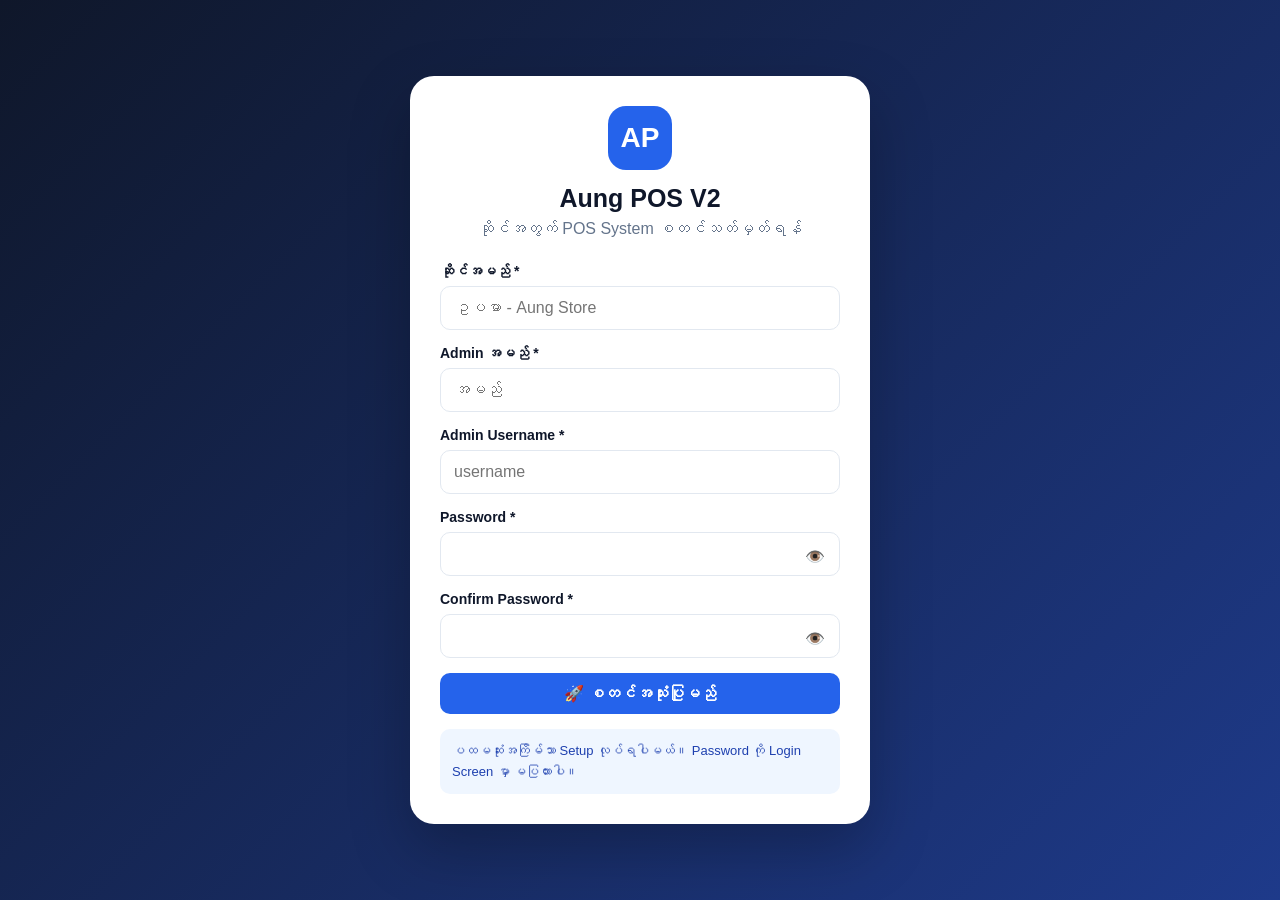
==== commit 24eaef21: "Update index.html" ====
--- a/index.html
+++ b/index.html
@@ -2,259 +2,183 @@
 <html lang="my">
 <head>
 <meta charset="UTF-8">
-<meta name="viewport" content="width=device-width, initial-scale=1.0, maximum-scale=1.0, user-scalable=no">
-<meta name="theme-color" content="#111827">
+<meta name="viewport" content="width=device-width,initial-scale=1.0,viewport-fit=cover">
+<meta name="theme-color" content="#0f172a">
 <title>Aung POS V2</title>
 
 <style>
+*{box-sizing:border-box}
 :root{
   --primary:#2563eb;
   --primary-dark:#1d4ed8;
-  --bg:#f3f4f6;
-  --card:#ffffff;
-  --text:#111827;
-  --muted:#6b7280;
-  --border:#e5e7eb;
+  --dark:#0f172a;
+  --dark2:#1e293b;
+  --bg:#f1f5f9;
+  --card:#fff;
+  --text:#0f172a;
+  --muted:#64748b;
+  --border:#e2e8f0;
   --success:#16a34a;
+  --warning:#d97706;
   --danger:#dc2626;
-  --warning:#d97706;
-  --sidebar:#111827;
-  --sidebar-text:#d1d5db;
   --radius:14px;
-  --shadow:0 4px 18px rgba(0,0,0,.06);
-}
-
-*{
-  box-sizing:border-box;
-  -webkit-tap-highlight-color:transparent;
-}
-
-html,body{
+}
+body{
   margin:0;
-  padding:0;
   font-family:-apple-system,BlinkMacSystemFont,"Segoe UI","Noto Sans Myanmar",Arial,sans-serif;
   background:var(--bg);
   color:var(--text);
 }
-
-body{
-  min-height:100vh;
-}
-
-button,
-input,
-select,
-textarea{
-  font:inherit;
-}
-
-button{
-  cursor:pointer;
-}
-
-.hidden{
-  display:none!important;
-}
-
-/* =========================
-   LOGIN / SETUP
-========================= */
-
+button,input,select,textarea{font:inherit}
+button{cursor:pointer}
+.hidden{display:none!important}
+
+/* LOGIN / SETUP */
 .auth-screen{
   min-height:100vh;
   display:flex;
   align-items:center;
   justify-content:center;
   padding:20px;
-  background:
-    radial-gradient(circle at top right,rgba(37,99,235,.22),transparent 35%),
-    linear-gradient(135deg,#111827,#1f2937);
-}
-
+  background:linear-gradient(135deg,#0f172a,#1e3a8a);
+}
 .auth-card{
   width:100%;
-  max-width:430px;
+  max-width:460px;
   background:#fff;
   border-radius:24px;
   padding:30px;
-  box-shadow:0 20px 60px rgba(0,0,0,.25);
-}
-
+  box-shadow:0 25px 60px rgba(0,0,0,.25);
+}
 .brand{
   text-align:center;
-  margin-bottom:26px;
-}
-
-.brand-icon{
-  width:68px;
-  height:68px;
-  border-radius:20px;
+  margin-bottom:25px;
+}
+.brand-logo{
+  width:64px;
+  height:64px;
+  border-radius:18px;
   background:var(--primary);
   color:white;
   display:flex;
   align-items:center;
   justify-content:center;
   margin:0 auto 14px;
-  font-size:32px;
+  font-size:28px;
   font-weight:800;
 }
-
-.brand h1{
-  margin:0;
-  font-size:27px;
-}
-
-.brand p{
-  margin:7px 0 0;
-  color:var(--muted);
-  font-size:14px;
-}
-
-.form-group{
-  margin-bottom:15px;
-}
-
+.brand h1{margin:0;font-size:25px}
+.brand p{margin:7px 0 0;color:var(--muted)}
+.form-group{margin-bottom:15px}
 .form-group label{
   display:block;
-  font-size:13px;
-  font-weight:700;
   margin-bottom:7px;
-}
-
-.form-control{
+  font-weight:600;
+  font-size:14px;
+}
+input,select,textarea{
   width:100%;
   border:1px solid var(--border);
   border-radius:10px;
   padding:12px 13px;
-  outline:none;
   background:#fff;
   color:var(--text);
-  transition:.2s;
-}
-
-.form-control:focus{
+  outline:none;
+}
+input:focus,select:focus,textarea:focus{
   border-color:var(--primary);
   box-shadow:0 0 0 3px rgba(37,99,235,.1);
 }
-
-.primary-btn{
-  width:100%;
+textarea{min-height:90px;resize:vertical}
+.password-wrap{position:relative}
+.password-wrap input{padding-right:48px}
+.password-toggle{
+  position:absolute;
+  right:7px;
+  top:7px;
   border:0;
-  background:var(--primary);
-  color:#fff;
-  padding:13px 16px;
+  background:transparent;
+  padding:8px;
+}
+.btn{
+  border:0;
   border-radius:10px;
-  font-weight:800;
-}
-
-.primary-btn:hover{
-  background:var(--primary-dark);
-}
-
-.auth-message{
-  margin-top:14px;
-  text-align:center;
+  padding:11px 16px;
+  font-weight:700;
+  display:inline-flex;
+  align-items:center;
+  justify-content:center;
+  gap:7px;
+}
+.btn-primary{background:var(--primary);color:white}
+.btn-primary:hover{background:var(--primary-dark)}
+.btn-secondary{background:#e2e8f0;color:#0f172a}
+.btn-success{background:var(--success);color:white}
+.btn-warning{background:var(--warning);color:white}
+.btn-danger{background:var(--danger);color:white}
+.btn-block{width:100%}
+.auth-note{
+  margin-top:15px;
+  padding:12px;
+  border-radius:10px;
+  background:#eff6ff;
+  color:#1e40af;
   font-size:13px;
-  color:var(--danger);
-  min-height:18px;
-}
-
-/* =========================
-   APP
-========================= */
-
+  line-height:1.6;
+}
+
+/* APP */
 .app{
   min-height:100vh;
   display:flex;
 }
-
 .sidebar{
-  width:250px;
-  background:var(--sidebar);
-  color:white;
+  width:255px;
+  background:var(--dark);
+  color:#fff;
   position:fixed;
   left:0;
   top:0;
   bottom:0;
+  overflow-y:auto;
   z-index:100;
-  overflow-y:auto;
-  transition:.25s;
-}
-
-.sidebar-header{
-  padding:22px 18px;
+}
+.sidebar-brand{
+  padding:20px;
   border-bottom:1px solid rgba(255,255,255,.08);
 }
-
-.sidebar-brand{
-  display:flex;
-  align-items:center;
-  gap:11px;
-}
-
-.sidebar-logo{
-  width:42px;
-  height:42px;
-  background:var(--primary);
-  border-radius:12px;
-  display:flex;
-  align-items:center;
-  justify-content:center;
-  font-weight:900;
-}
-
-.sidebar-brand strong{
-  font-size:18px;
-}
-
+.sidebar-brand strong{font-size:20px}
 .sidebar-brand small{
   display:block;
-  color:#9ca3af;
-  margin-top:2px;
-}
-
-.nav-section{
-  padding:18px 12px 5px;
-  color:#6b7280;
-  font-size:10px;
-  font-weight:900;
-  letter-spacing:.08em;
-}
-
+  color:#94a3b8;
+  margin-top:5px;
+}
+.nav-title{
+  color:#64748b;
+  font-size:11px;
+  font-weight:700;
+  padding:18px 18px 7px;
+  text-transform:uppercase;
+}
 .nav-item{
   margin:3px 10px;
-  padding:11px 12px;
-  border-radius:10px;
+  padding:11px 13px;
+  border-radius:9px;
+  color:#cbd5e1;
   display:flex;
   align-items:center;
   gap:10px;
-  color:var(--sidebar-text);
   cursor:pointer;
-  font-size:14px;
-}
-
-.nav-item:hover{
-  background:#1f2937;
+}
+.nav-item:hover,.nav-item.active{
+  background:#1e40af;
   color:#fff;
 }
-
-.nav-item.active{
-  background:var(--primary);
-  color:#fff;
-}
-
-.nav-icon{
-  width:23px;
-  text-align:center;
-  font-size:17px;
-}
-
 .main{
-  margin-left:250px;
-  width:calc(100% - 250px);
-  min-height:100vh;
-}
-
+  margin-left:255px;
+  width:calc(100% - 255px);
+  min-width:0;
+}
 .topbar{
   height:68px;
   background:#fff;
@@ -265,1167 +189,672 @@
   padding:0 22px;
   position:sticky;
   top:0;
-  z-index:80;
-}
-
+  z-index:50;
+}
 .topbar-left{
   display:flex;
   align-items:center;
   gap:12px;
 }
-
 .menu-btn{
   display:none;
   border:0;
-  background:#f3f4f6;
-  width:40px;
-  height:40px;
-  border-radius:10px;
-}
-
-.page-title{
-  font-weight:800;
-  font-size:19px;
-}
-
+  background:#f1f5f9;
+  border-radius:9px;
+  padding:9px 12px;
+}
 .user-area{
   display:flex;
   align-items:center;
   gap:10px;
 }
-
 .user-avatar{
   width:38px;
   height:38px;
+  background:#dbeafe;
+  color:#1d4ed8;
   border-radius:50%;
-  background:#dbeafe;
-  color:var(--primary);
   display:flex;
   align-items:center;
   justify-content:center;
-  font-weight:900;
-}
-
-.user-info{
-  line-height:1.2;
-}
-
-.user-info strong{
-  display:block;
-  font-size:13px;
-}
-
-.user-info small{
-  color:var(--muted);
-  font-size:11px;
-}
-
-.logout-btn{
-  border:1px solid var(--border);
-  background:#fff;
-  padding:8px 11px;
-  border-radius:8px;
-  color:var(--danger);
-  font-weight:700;
-}
-
+  font-weight:800;
+}
+.user-info strong{display:block;font-size:13px}
+.user-info small{color:var(--muted)}
 .content{
   padding:22px;
 }
-
-.section{
-  display:none;
-}
-
-.section.active{
-  display:block;
-}
-
-/* =========================
-   DASHBOARD
-========================= */
-
-.welcome{
-  background:linear-gradient(135deg,#1d4ed8,#2563eb);
-  color:#fff;
-  padding:22px;
-  border-radius:16px;
-  margin-bottom:20px;
-}
-
-.welcome h2{
-  margin:0 0 5px;
-}
-
-.welcome p{
-  margin:0;
-  opacity:.85;
-}
-
+.page-header{
+  display:flex;
+  justify-content:space-between;
+  align-items:center;
+  gap:12px;
+  margin-bottom:18px;
+}
+.page-header h2{margin:0;font-size:23px}
+.page-header p{margin:4px 0 0;color:var(--muted);font-size:13px}
+.page-actions{display:flex;gap:8px;flex-wrap:wrap}
+
+/* CARDS */
 .stats-grid{
   display:grid;
   grid-template-columns:repeat(4,1fr);
-  gap:14px;
-  margin-bottom:20px;
-}
-
+  gap:15px;
+  margin-bottom:18px;
+}
 .stat-card{
   background:#fff;
   border:1px solid var(--border);
-  border-radius:14px;
+  border-radius:var(--radius);
   padding:18px;
-  box-shadow:var(--shadow);
-}
-
-.stat-card .label{
+}
+.stat-top{
+  display:flex;
+  justify-content:space-between;
   color:var(--muted);
-  font-size:12px;
-  font-weight:700;
-}
-
-.stat-card .value{
+  font-size:13px;
+}
+.stat-value{
   font-size:24px;
-  font-weight:900;
+  font-weight:800;
   margin-top:8px;
 }
-
-.stat-card .icon{
-  float:right;
-  width:38px;
-  height:38px;
+.stat-icon{
+  width:40px;
+  height:40px;
   border-radius:10px;
-  background:#eff6ff;
   display:flex;
   align-items:center;
   justify-content:center;
-  font-size:19px;
-}
-
+  background:#eff6ff;
+}
 .grid-2{
   display:grid;
   grid-template-columns:1fr 1fr;
   gap:18px;
 }
-
 .card{
   background:#fff;
   border:1px solid var(--border);
-  border-radius:14px;
+  border-radius:var(--radius);
   padding:18px;
-  box-shadow:var(--shadow);
-}
-
-.card-header{
-  display:flex;
-  align-items:center;
-  justify-content:space-between;
-  gap:10px;
+  margin-bottom:18px;
+}
+.card-title{
+  font-weight:800;
   margin-bottom:15px;
 }
-
-.card-title{
-  font-size:16px;
-  font-weight:900;
-}
-
-.muted{
-  color:var(--muted);
-}
-
-.alert-item{
-  padding:11px;
-  background:#fff7ed;
-  border:1px solid #fed7aa;
-  border-radius:9px;
-  margin-bottom:8px;
-  font-size:13px;
-}
-
-.empty{
-  text-align:center;
-  color:var(--muted);
-  padding:30px 10px;
-}
-
-/* =========================
-   TOOLBAR
-========================= */
-
-.toolbar{
-  background:#fff;
-  border:1px solid var(--border);
-  border-radius:14px;
-  padding:14px;
-  margin-bottom:16px;
-  display:flex;
-  gap:10px;
-  flex-wrap:wrap;
-}
-
-.toolbar .form-control{
-  max-width:250px;
-}
-
-.btn{
-  border:0;
-  border-radius:9px;
-  padding:10px 14px;
-  font-weight:800;
-  font-size:13px;
-}
-
-.btn-primary{
-  background:var(--primary);
-  color:#fff;
-}
-
-.btn-success{
-  background:var(--success);
-  color:#fff;
-}
-
-.btn-danger{
-  background:var(--danger);
-  color:#fff;
-}
-
-.btn-warning{
-  background:var(--warning);
-  color:#fff;
-}
-
-.btn-light{
-  background:#f3f4f6;
-  color:#111827;
-}
-
-.btn-outline{
-  background:#fff;
-  border:1px solid var(--border);
-}
-
-/* =========================
-   TABLE
-========================= */
-
-.table-wrap{
-  overflow-x:auto;
-}
-
-.data-table{
+.table-wrap{overflow-x:auto}
+table{
   width:100%;
   border-collapse:collapse;
-  min-width:700px;
-}
-
-.data-table th,
-.data-table td{
+  min-width:650px;
+}
+th,td{
   padding:11px 10px;
   border-bottom:1px solid var(--border);
   text-align:left;
   font-size:13px;
-  vertical-align:middle;
-}
-
-.data-table th{
-  background:#f9fafb;
-  color:#4b5563;
+}
+th{
+  background:#f8fafc;
+  font-weight:700;
+  color:#475569;
+}
+.badge{
+  display:inline-block;
+  padding:4px 8px;
+  border-radius:999px;
   font-size:11px;
-  text-transform:uppercase;
-  letter-spacing:.03em;
-}
-
-.badge{
-  display:inline-flex;
-  padding:4px 8px;
-  border-radius:20px;
-  font-size:10px;
-  font-weight:900;
-}
-
-.badge-success{
-  background:#dcfce7;
-  color:#166534;
-}
-
-.badge-warning{
-  background:#fef3c7;
-  color:#92400e;
-}
-
-.badge-danger{
-  background:#fee2e2;
-  color:#991b1b;
-}
-
-.badge-info{
-  background:#dbeafe;
-  color:#1e40af;
-}
-
-/* =========================
-   POS
-========================= */
-
+  font-weight:700;
+}
+.badge-success{background:#dcfce7;color:#166534}
+.badge-warning{background:#fef3c7;color:#92400e}
+.badge-danger{background:#fee2e2;color:#991b1b}
+.badge-blue{background:#dbeafe;color:#1e40af}
+
+/* TOOLBAR */
+.toolbar{
+  display:flex;
+  gap:10px;
+  flex-wrap:wrap;
+  margin-bottom:15px;
+}
+.toolbar input{max-width:280px}
+.toolbar select{max-width:220px}
+
+/* FORMS */
+.form-grid{
+  display:grid;
+  grid-template-columns:repeat(2,1fr);
+  gap:14px;
+}
+.form-grid-3{
+  display:grid;
+  grid-template-columns:repeat(3,1fr);
+  gap:14px;
+}
+.form-full{grid-column:1/-1}
+.form-actions{
+  display:flex;
+  justify-content:flex-end;
+  gap:8px;
+  margin-top:8px;
+}
+.required:after{content:" *";color:red}
+
+/* POS */
 .pos-layout{
   display:grid;
-  grid-template-columns:1.35fr .85fr;
+  grid-template-columns:1.45fr .85fr;
   gap:18px;
 }
-
 .product-grid{
   display:grid;
   grid-template-columns:repeat(3,1fr);
-  gap:12px;
-  max-height:600px;
-  overflow-y:auto;
-}
-
+  gap:10px;
+}
 .product-card{
-  background:#fff;
   border:1px solid var(--border);
   border-radius:12px;
-  padding:14px;
+  padding:13px;
+  background:#fff;
   cursor:pointer;
-  transition:.15s;
-}
-
+}
 .product-card:hover{
   border-color:var(--primary);
-  transform:translateY(-1px);
-}
-
+  box-shadow:0 5px 15px rgba(0,0,0,.06);
+}
 .product-card strong{
   display:block;
-  font-size:14px;
-  margin-bottom:6px;
-}
-
-.product-card small{
-  color:var(--muted);
-}
-
+  margin-bottom:5px;
+}
+.product-card small{color:var(--muted)}
 .product-price{
-  margin-top:10px;
+  margin-top:8px;
   color:var(--primary);
-  font-weight:900;
-}
-
-.cart-card{
-  background:#fff;
-  border:1px solid var(--border);
-  border-radius:14px;
-  padding:16px;
+  font-weight:800;
+}
+.cart{
   position:sticky;
-  top:85px;
-}
-
-.cart-items{
-  max-height:350px;
-  overflow-y:auto;
-}
-
-.cart-item{
-  padding:11px 0;
-  border-bottom:1px solid var(--border);
-}
-
-.cart-item-top{
+  top:88px;
+}
+.cart-row{
   display:flex;
   justify-content:space-between;
-  gap:10px;
-}
-
+  gap:8px;
+  padding:10px 0;
+  border-bottom:1px solid var(--border);
+}
 .qty-control{
   display:flex;
   align-items:center;
-  gap:7px;
-  margin-top:7px;
-}
-
-.qty-btn{
+  gap:5px;
+}
+.qty-control button{
   width:28px;
   height:28px;
-  border:1px solid var(--border);
-  background:#fff;
+  border:0;
+  background:#e2e8f0;
   border-radius:7px;
 }
-
 .cart-summary{
   margin-top:15px;
-  border-top:1px solid var(--border);
-  padding-top:13px;
-}
-
+  padding-top:12px;
+  border-top:2px solid var(--border);
+}
 .summary-row{
   display:flex;
   justify-content:space-between;
   margin:7px 0;
-  font-size:13px;
-}
-
+}
 .summary-total{
   font-size:20px;
-  font-weight:900;
-  color:var(--primary);
-}
-
-.payment-grid{
-  display:grid;
-  grid-template-columns:repeat(2,1fr);
-  gap:8px;
-  margin-top:10px;
-}
-
-.payment-btn{
-  border:1px solid var(--border);
-  background:#fff;
-  padding:10px;
-  border-radius:8px;
   font-weight:800;
 }
 
-.payment-btn.active{
-  border-color:var(--primary);
-  background:#eff6ff;
-  color:var(--primary);
-}
-
-/* =========================
-   PRODUCT FORM
-========================= */
-
-.form-grid{
-  display:grid;
-  grid-template-columns:repeat(2,1fr);
-  gap:14px;
-}
-
-.form-grid-3{
-  display:grid;
-  grid-template-columns:repeat(3,1fr);
-  gap:14px;
-}
-
-.section-divider{
-  border:0;
-  border-top:1px solid var(--border);
-  margin:18px 0;
-}
-
-.input-hint{
-  color:var(--muted);
-  font-size:11px;
-  margin-top:5px;
-}
-
-/* =========================
-   MODAL
-========================= */
-
+/* MODAL */
 .modal-overlay{
   position:fixed;
   inset:0;
-  background:rgba(0,0,0,.5);
-  z-index:300;
+  background:rgba(15,23,42,.6);
   display:none;
   align-items:center;
   justify-content:center;
   padding:15px;
-}
-
-.modal-overlay.show{
-  display:flex;
-}
-
+  z-index:500;
+}
+.modal-overlay.show{display:flex}
 .modal{
   width:100%;
-  max-width:650px;
-  max-height:90vh;
+  max-width:700px;
+  max-height:92vh;
   overflow-y:auto;
   background:#fff;
   border-radius:18px;
-  padding:20px;
-}
-
+}
 .modal-header{
+  padding:18px 20px;
+  border-bottom:1px solid var(--border);
   display:flex;
   justify-content:space-between;
-  align-items:flex-start;
-  gap:10px;
-  margin-bottom:18px;
-}
-
-.modal-title{
-  margin:0;
-  font-size:20px;
-}
-
-.modal-subtitle{
-  margin:4px 0 0;
-  color:var(--muted);
-  font-size:12px;
-}
-
+  align-items:center;
+}
+.modal-header h3{margin:0}
 .modal-close{
   border:0;
-  background:#f3f4f6;
-  width:35px;
-  height:35px;
-  border-radius:9px;
-  font-size:20px;
-}
-
-.modal-footer{
-  display:flex;
-  justify-content:flex-end;
-  gap:8px;
-  margin-top:20px;
-}
-
-/* =========================
-   TOAST
-========================= */
-
+  background:#f1f5f9;
+  border-radius:8px;
+  padding:7px 10px;
+}
+.modal-body{padding:20px}
+
+/* TOAST */
 .toast-container{
   position:fixed;
   right:18px;
   bottom:18px;
-  z-index:500;
-}
-
+  z-index:1000;
+}
 .toast{
-  background:#111827;
+  background:#0f172a;
   color:#fff;
-  padding:12px 15px;
+  padding:12px 16px;
   border-radius:10px;
   margin-top:8px;
-  box-shadow:0 8px 30px rgba(0,0,0,.2);
-  font-size:13px;
-  animation:toastIn .2s ease;
-}
-
-.toast.success{
-  background:#166534;
-}
-
-.toast.error{
-  background:#991b1b;
-}
-
-@keyframes toastIn{
-  from{transform:translateY(10px);opacity:0}
-  to{transform:translateY(0);opacity:1}
-}
-
-/* =========================
-   PRINT
-========================= */
-
-.receipt-print{
-  display:none;
-}
-
-/* =========================
-   MOBILE
-========================= */
-
-@media(max-width:1100px){
-  .stats-grid{
-    grid-template-columns:repeat(2,1fr);
-  }
-
-  .pos-layout{
-    grid-template-columns:1fr;
-  }
-
-  .cart-card{
-    position:relative;
-    top:auto;
-  }
-}
-
-@media(max-width:800px){
+  box-shadow:0 8px 25px rgba(0,0,0,.2);
+}
+
+/* MOBILE */
+@media(max-width:1000px){
+  .stats-grid{grid-template-columns:repeat(2,1fr)}
+  .product-grid{grid-template-columns:repeat(2,1fr)}
+  .pos-layout{grid-template-columns:1fr}
+  .cart{position:static}
+}
+@media(max-width:760px){
   .sidebar{
     transform:translateX(-100%);
-  }
-
-  .sidebar.open{
-    transform:translateX(0);
-  }
-
+    transition:.25s;
+  }
+  .sidebar.open{transform:translateX(0)}
   .main{
     margin-left:0;
     width:100%;
   }
-
-  .menu-btn{
-    display:block;
-  }
-
-  .content{
-    padding:14px;
-  }
-
-  .topbar{
-    padding:0 12px;
-  }
-
-  .user-info{
-    display:none;
-  }
-
-  .logout-btn{
-    padding:8px;
-    font-size:0;
-  }
-
-  .logout-btn::before{
-    content:"↪";
-    font-size:18px;
-  }
-
-  .grid-2{
-    grid-template-columns:1fr;
-  }
-
-  .product-grid{
-    grid-template-columns:repeat(2,1fr);
-  }
-
-  .form-grid,
-  .form-grid-3{
-    grid-template-columns:1fr;
-  }
-
-  .toolbar .form-control{
-    max-width:none;
-    width:100%;
-  }
-}
-
-@media(max-width:500px){
-  .auth-card{
-    padding:22px;
-  }
-
-  .stats-grid{
-    grid-template-columns:1fr 1fr;
-    gap:9px;
-  }
-
-  .stat-card{
-    padding:13px;
-  }
-
-  .stat-card .value{
-    font-size:18px;
-  }
-
-  .product-grid{
-    grid-template-columns:1fr 1fr;
-    gap:8px;
-  }
-
-  .product-card{
-    padding:11px;
-  }
-
-  .welcome{
-    padding:17px;
-  }
-
-  .welcome h2{
-    font-size:20px;
-  }
-}
-
-/* =========================
-   DARK PRINT RECEIPT
-========================= */
-
-@media print{
-  body *{
-    visibility:hidden!important;
-  }
-
-  .receipt-print,
-  .receipt-print *{
-    visibility:visible!important;
-  }
-
-  .receipt-print{
-    display:block!important;
-    position:absolute;
-    left:0;
-    top:0;
-    width:80mm;
-    padding:5mm;
-    color:#000;
-    background:#fff;
-  }
-
-  .receipt-center{
-    text-align:center;
-  }
-
-  .receipt-line{
-    border-top:1px dashed #000;
-    margin:7px 0;
-  }
-
-  .receipt-row{
-    display:flex;
-    justify-content:space-between;
-    font-size:12px;
-    margin:4px 0;
-  }
+  .menu-btn{display:block}
+  .topbar{padding:0 13px}
+  .content{padding:14px}
+  .stats-grid{grid-template-columns:1fr 1fr;gap:10px}
+  .stat-card{padding:13px}
+  .stat-value{font-size:19px}
+  .grid-2,.form-grid,.form-grid-3{grid-template-columns:1fr}
+  .product-grid{grid-template-columns:1fr 1fr}
+  .page-header{align-items:flex-start;flex-direction:column}
+  .user-info{display:none}
+}
+@media(max-width:430px){
+  .product-grid{grid-template-columns:1fr}
+  .stats-grid{grid-template-columns:1fr 1fr}
+  .auth-card{padding:22px}
 }
 </style>
 </head>
 
 <body>
 
-<!-- =========================
-     SETUP SCREEN
-========================= -->
-
+<!-- SETUP -->
 <div id="setupScreen" class="auth-screen hidden">
   <div class="auth-card">
-
     <div class="brand">
-      <div class="brand-icon">A</div>
+      <div class="brand-logo">AP</div>
       <h1>Aung POS V2</h1>
-      <p>First-time Business Setup</p>
+      <p>ဆိုင်အတွက် POS System စတင်သတ်မှတ်ရန်</p>
     </div>
 
     <form id="setupForm">
-
       <div class="form-group">
-        <label>Shop Name</label>
-        <input id="setupShopName" class="form-control" placeholder="ဥပမာ - Aung Store" required>
+        <label>ဆိုင်အမည် *</label>
+        <input id="setupShopName" required placeholder="ဥပမာ - Aung Store">
       </div>
 
       <div class="form-group">
-        <label>Admin Name</label>
-        <input id="setupAdminName" class="form-control" placeholder="Admin Name" required>
+        <label>Admin အမည် *</label>
+        <input id="setupAdminName" required placeholder="အမည်">
       </div>
 
       <div class="form-group">
-        <label>Admin Username</label>
-        <input id="setupUsername" class="form-control" placeholder="admin" autocomplete="username" required>
+        <label>Admin Username *</label>
+        <input id="setupUsername" required autocomplete="username" placeholder="username">
       </div>
 
       <div class="form-group">
-        <label>Password</label>
-        <input id="setupPassword" type="password" class="form-control" placeholder="အနည်းဆုံး 6 လုံး" required>
+        <label>Password *</label>
+        <div class="password-wrap">
+          <input id="setupPassword" type="password" minlength="6" required autocomplete="new-password">
+          <button type="button" class="password-toggle" data-target="setupPassword">👁️</button>
+        </div>
       </div>
 
       <div class="form-group">
-        <label>Confirm Password</label>
-        <input id="setupPasswordConfirm" type="password" class="form-control" placeholder="Password ပြန်ထည့်ပါ" required>
+        <label>Confirm Password *</label>
+        <div class="password-wrap">
+          <input id="setupConfirmPassword" type="password" minlength="6" required autocomplete="new-password">
+          <button type="button" class="password-toggle" data-target="setupConfirmPassword">👁️</button>
+        </div>
       </div>
 
-      <button class="primary-btn" type="submit">
-        POS စတင်အသုံးပြုမည်
+      <button class="btn btn-primary btn-block" type="submit">
+        🚀 စတင်အသုံးပြုမည်
       </button>
 
-      <div id="setupMessage" class="auth-message"></div>
-
+      <div class="auth-note">
+        ပထမဆုံးအကြိမ်သာ Setup လုပ်ရပါမယ်။ Password ကို Login Screen မှာ မပြထားပါ။
+      </div>
     </form>
   </div>
 </div>
 
-<!-- =========================
-     LOGIN SCREEN
-========================= -->
-
+<!-- LOGIN -->
 <div id="loginScreen" class="auth-screen hidden">
   <div class="auth-card">
-
     <div class="brand">
-      <div class="brand-icon">A</div>
+      <div class="brand-logo">AP</div>
       <h1>Aung POS V2</h1>
-      <p id="loginShopName">Business POS System</p>
+      <p id="loginShopName">Professional POS System</p>
     </div>
 
     <form id="loginForm">
-
       <div class="form-group">
         <label>Username</label>
-        <input id="loginUsername" class="form-control" autocomplete="username" required>
+        <input id="loginUsername" autocomplete="username" required>
       </div>
 
       <div class="form-group">
         <label>Password</label>
-        <input id="loginPassword" type="password" class="form-control" autocomplete="current-password" required>
+        <div class="password-wrap">
+          <input id="loginPassword" type="password" autocomplete="current-password" required>
+          <button type="button" class="password-toggle" data-target="loginPassword">👁️</button>
+        </div>
       </div>
 
-      <button class="primary-btn" type="submit">
-        Login
+      <button class="btn btn-primary btn-block" type="submit">
+        🔐 Login
       </button>
-
-      <div id="loginMessage" class="auth-message"></div>
-
     </form>
+
+    <div class="auth-note">
+      သင့် Username နှင့် Password ဖြင့် Login ဝင်ပါ။
+    </div>
   </div>
 </div>
 
-<!-- =========================
-     APP
-========================= -->
-
+<!-- APP -->
 <div id="app" class="app hidden">
 
-  <!-- SIDEBAR -->
   <aside id="sidebar" class="sidebar">
-
-    <div class="sidebar-header">
-      <div class="sidebar-brand">
-        <div class="sidebar-logo">A</div>
-        <div>
-          <strong>Aung POS</strong>
-          <small>Professional V2</small>
-        </div>
-      </div>
+    <div class="sidebar-brand">
+      <strong>🧾 Aung POS V2</strong>
+      <small id="sideShopName">Business POS</small>
     </div>
 
-    <div class="nav-section">MAIN</div>
+    <div class="nav-title">Main</div>
 
     <div class="nav-item" data-section="dashboard">
-      <span class="nav-icon">🏠</span>
-      <span>Dashboard</span>
+      📊 <span>Dashboard</span>
     </div>
 
     <div class="nav-item" data-section="sales">
-      <span class="nav-icon">🛒</span>
-      <span>Sales / POS</span>
+      🛒 <span>Sales / POS</span>
     </div>
 
-    <div class="nav-section">INVENTORY</div>
+    <div class="nav-title">Inventory</div>
 
     <div class="nav-item" data-section="products">
-      <span class="nav-icon">📦</span>
-      <span>Products</span>
+      📦 <span>Products</span>
     </div>
 
     <div class="nav-item" data-section="purchases">
-      <span class="nav-icon">📥</span>
-      <span>Purchases</span>
+      🚚 <span>Purchases</span>
     </div>
 
     <div class="nav-item" data-section="stock">
-      <span class="nav-icon">📊</span>
-      <span>Stock</span>
+      📋 <span>Stock</span>
     </div>
 
-    <div class="nav-section">CUSTOMERS</div>
+    <div class="nav-title">Customers</div>
 
     <div class="nav-item" data-section="customers">
-      <span class="nav-icon">👤</span>
-      <span>Customers</span>
+      👥 <span>Customers</span>
     </div>
 
     <div class="nav-item" data-section="suppliers">
-      <span class="nav-icon">🏢</span>
-      <span>Suppliers</span>
+      🏢 <span>Suppliers</span>
     </div>
 
     <div class="nav-item" data-section="debts">
-      <span class="nav-icon">💳</span>
-      <span>Debts</span>
+      💰 <span>Debts</span>
     </div>
 
-    <div class="nav-section">MANAGEMENT</div>
+    <div class="nav-title">Management</div>
 
     <div class="nav-item" data-section="expenses">
-      <span class="nav-icon">💰</span>
-      <span>Expenses</span>
+      💸 <span>Expenses</span>
     </div>
 
     <div class="nav-item" data-section="employees">
-      <span class="nav-icon">👨‍💼</span>
-      <span>Employees</span>
+      👨‍💼 <span>Employees</span>
     </div>
 
     <div class="nav-item" data-section="reports">
-      <span class="nav-icon">📈</span>
-      <span>Reports</span>
+      📈 <span>Reports</span>
     </div>
 
     <div class="nav-item" data-section="users">
-      <span class="nav-icon">👥</span>
-      <span>Users</span>
+      👤 <span>Users</span>
     </div>
 
     <div class="nav-item" data-section="settings">
-      <span class="nav-icon">⚙️</span>
-      <span>Settings</span>
+      ⚙️ <span>Settings</span>
     </div>
-
   </aside>
 
-  <!-- MAIN -->
   <main class="main">
 
     <header class="topbar">
-
       <div class="topbar-left">
         <button id="menuBtn" class="menu-btn">☰</button>
-        <div id="pageTitle" class="page-title">Dashboard</div>
+        <strong id="pageTitle">Dashboard</strong>
       </div>
 
       <div class="user-area">
-        <div id="userAvatar" class="user-avatar">A</div>
-
+        <div class="user-avatar" id="userAvatar">A</div>
         <div class="user-info">
           <strong id="currentUserName">Admin</strong>
           <small id="currentUserRole">Admin</small>
         </div>
-
-        <button id="logoutBtn" class="logout-btn">
-          Logout
-        </button>
+        <button id="logoutBtn" class="btn btn-secondary">Logout</button>
       </div>
-
     </header>
 
     <div class="content">
 
-      <!-- ================= DASHBOARD ================= -->
-
-      <section id="section-dashboard" class="section">
-
-        <div class="welcome">
-          <h2>မင်္ဂလာပါ 👋 <span id="welcomeName"></span></h2>
-          <p id="welcomeShopName"></p>
+      <!-- DASHBOARD -->
+      <section id="section-dashboard" class="page-section">
+        <div class="page-header">
+          <div>
+            <h2>Dashboard</h2>
+            <p>ဆိုင်ရဲ့ နေ့စဉ်အခြေအနေကို ကြည့်ရှုနိုင်ပါတယ်</p>
+          </div>
         </div>
 
         <div class="stats-grid">
-
           <div class="stat-card">
-            <div class="icon">💵</div>
-            <div class="label">Today's Sales</div>
-            <div id="todaySales" class="value">0</div>
+            <div class="stat-top">
+              <span>ယနေ့ရောင်းအား</span><div class="stat-icon">💵</div>
+            </div>
+            <div class="stat-value" id="todaySales">0 Ks</div>
           </div>
 
           <div class="stat-card">
-            <div class="icon">📈</div>
-            <div class="label">Gross Profit</div>
-            <div id="todayProfit" class="value">0</div>
+            <div class="stat-top">
+              <span>Gross Profit</span><div class="stat-icon">📈</div>
+            </div>
+            <div class="stat-value" id="todayProfit">0 Ks</div>
           </div>
 
           <div class="stat-card">
-            <div class="icon">📥</div>
-            <div class="label">Today's Purchase</div>
-            <div id="todayPurchase" class="value">0</div>
+            <div class="stat-top">
+              <span>ယနေ့ဝယ်ယူမှု</span><div class="stat-icon">🚚</div>
+            </div>
+            <div class="stat-value" id="todayPurchase">0 Ks</div>
           </div>
 
           <div class="stat-card">
-            <div class="icon">💸</div>
-            <div class="label">Today's Expense</div>
-            <div id="todayExpense" class="value">0</div>
-          </div>
-
+            <div class="stat-top">
+              <span>ယနေ့အသုံးစရိတ်</span><div class="stat-icon">💸</div>
+            </div>
+            <div class="stat-value" id="todayExpense">0 Ks</div>
+          </div>
+        </div>
+
+        <div class="stats-grid">
           <div class="stat-card">
-            <div class="icon">📦</div>
-            <div class="label">Products</div>
-            <div id="totalProducts" class="value">0</div>
+            <div class="stat-top"><span>Products</span><div class="stat-icon">📦</div></div>
+            <div class="stat-value" id="totalProducts">0</div>
           </div>
 
           <div class="stat-card">
-            <div class="icon">⚠️</div>
-            <div class="label">Low Stock</div>
-            <div id="lowStockCount" class="value">0</div>
+            <div class="stat-top"><span>Low Stock</span><div class="stat-icon">⚠️</div></div>
+            <div class="stat-value" id="lowStockCount">0</div>
           </div>
 
           <div class="stat-card">
-            <div class="icon">👤</div>
-            <div class="label">Customers</div>
-            <div id="totalCustomers" class="value">0</div>
+            <div class="stat-top"><span>Customers</span><div class="stat-icon">👥</div></div>
+            <div class="stat-value" id="totalCustomers">0</div>
           </div>
 
           <div class="stat-card">
-            <div class="icon">🧾</div>
-            <div class="label">Sales Count</div>
-            <div id="todaySalesCount" class="value">0</div>
-          </div>
-
+            <div class="stat-top"><span>Expiry Alert</span><div class="stat-icon">⏰</div></div>
+            <div class="stat-value" id="expiryCount">0</div>
+          </div>
         </div>
 
         <div class="grid-2">
-
           <div class="card">
-            <div class="card-header">
-              <div class="card-title">Recent Sales</div>
+            <div class="card-title">🧾 နောက်ဆုံးရောင်းအား</div>
+            <div id="recentSales"></div>
+          </div>
+
+          <div class="card">
+            <div class="card-title">⚠️ Alerts</div>
+            <div id="dashboardAlerts"></div>
+          </div>
+        </div>
+      </section>
+
+      <!-- SALES -->
+      <section id="section-sales" class="page-section hidden">
+        <div class="page-header">
+          <div>
+            <h2>🛒 Sales / POS</h2>
+            <p>Product ရွေးပြီး ရောင်းချနိုင်ပါတယ်</p>
+          </div>
+          <button id="newSaleBtn" class="btn btn-primary">＋ New Sale</button>
+        </div>
+
+        <div class="pos-layout">
+
+          <div>
+            <div class="card">
+              <div class="toolbar">
+                <input id="salesSearch" placeholder="🔎 Product ရှာရန်...">
+                <select id="salesCategory">
+                  <option value="">All Categories</option>
+                </select>
+                <button id="scanBarcodeBtn" class="btn btn-secondary">📷 Barcode</button>
+              </div>
+
+              <div id="salesProducts" class="product-grid"></div>
             </div>
-
-            <div id="recentSales"></div>
-          </div>
-
-          <div class="card">
-            <div class="card-header">
-              <div class="card-title">Business Alerts</div>
-            </div>
-
-            <div id="dashboardAlerts"></div>
-          </div>
-
-        </div>
-
-      </section>
-
-      <!-- ================= SALES ================= -->
-
-      <section id="section-sales" class="section">
-
-        <div class="toolbar">
-
-          <input id="salesSearch" class="form-control" placeholder="🔍 Product ရှာပါ...">
-
-          <select id="salesCategory" class="form-control">
-            <option value="">All Categories</option>
-          </select>
-
-          <button id="newSaleBtn" class="btn btn-light">
-            🆕 New Sale
-          </button>
-
-        </div>
-
-        <div class="pos-layout">
-
-          <div class="card">
-            <div class="card-header">
-              <div>
-                <div class="card-title">Products</div>
-                <small class="muted">Product ကိုနှိပ်ပြီး Cart ထဲထည့်ပါ</small>
-              </div>
-            </div>
-
-            <div id="salesProducts" class="product-grid"></div>
-          </div>
-
-          <div class="cart-card">
-
-            <div class="card-header">
-              <div class="card-title">
-                🛒 Current Sale
-              </div>
-
-              <span id="cartCount" class="badge badge-info">0 items</span>
-            </div>
-
-            <div id="cartItems" class="cart-items"></div>
-
-            <div class="form-group" style="margin-top:12px;">
-              <label>Customer</label>
-              <select id="saleCustomer" class="form-control">
-                <option value="">Walk-in Customer</option>
-              </select>
-            </div>
-
-            <div class="form-group">
-              <label>Discount</label>
-              <input id="saleDiscount" type="number" min="0" value="0" class="form-control">
-            </div>
+          </div>
+
+          <div class="card cart">
+            <div class="card-title">🛒 Cart <span id="cartCount">(0)</span></div>
+            <div id="cartItems"></div>
 
             <div class="cart-summary">
-
               <div class="summary-row">
                 <span>Subtotal</span>
-                <strong id="cartSubtotal">0</strong>
+                <strong id="cartSubtotal">0 Ks</strong>
               </div>
 
-              <div class="summary-row">
-                <span>Discount</span>
-                <strong id="cartDiscount">0</strong>
+              <div class="form-group">
+                <label>Discount</label>
+                <input id="saleDiscount" type="number" min="0" value="0">
               </div>
 
-              <div class="summary-row">
+              <div class="form-group">
+                <label>Customer</label>
+                <select id="saleCustomer">
+                  <option value="">Walk-in Customer</option>
+                </select>
+              </div>
+
+              <div class="form-group">
+                <label>Payment</label>
+                <select id="salePayment">
+                  <option value="Cash">Cash</option>
+                  <option value="KBZ Pay">KBZ Pay</option>
+                  <option value="Wave Pay">Wave Pay</option>
+                  <option value="Bank">Bank</option>
+                  <option value="Credit">Credit / Due</option>
+                </select>
+              </div>
+
+              <div class="summary-row summary-total">
                 <span>Total</span>
-                <strong id="cartTotal" class="summary-total">0</strong>
+                <span id="cartTotal">0 Ks</span>
               </div>
 
-              <label style="font-size:12px;font-weight:800;margin-top:12px;display:block;">
-                Payment Method
-              </label>
-
-              <div class="payment-grid">
-
-                <button class="payment-btn active" data-payment="Cash">
-                  💵 Cash
-                </button>
-
-                <button class="payment-btn" data-payment="KBZ Pay">
-                  📱 KBZ Pay
-                </button>
-
-                <button class="payment-btn" data-payment="Wave Pay">
-                  📱 Wave Pay
-                </button>
-
-                <button class="payment-btn" data-payment="Bank">
-                  🏦 Bank
-                </button>
-
-                <button class="payment-btn" data-payment="Credit-Due">
-                  💳 Due
-                </button>
-
-              </div>
-
-              <button id="checkoutBtn" class="btn btn-success" style="width:100%;margin-top:12px;">
+              <button id="checkoutBtn" class="btn btn-success btn-block">
                 ✅ Complete Sale
               </button>
 
-              <button id="clearCartBtn" class="btn btn-light" style="width:100%;margin-top:7px;">
+              <button id="clearCartBtn" class="btn btn-secondary btn-block" style="margin-top:8px">
                 Clear Cart
               </button>
-
             </div>
-
-          </div>
-
-        </div>
-
+          </div>
+
+        </div>
       </section>
 
-      <!-- ================= PRODUCTS ================= -->
-
-      <section id="section-products" class="section">
-
-        <div class="toolbar">
-
-          <input id="productSearch" class="form-control" placeholder="🔍 Product ရှာပါ...">
-
-          <select id="productCategoryFilter" class="form-control">
-            <option value="">All Categories</option>
-          </select>
-
-          <select id="stockFilter" class="form-control">
-            <option value="">All Stock</option>
-            <option value="low">Low Stock</option>
-            <option value="out">Out of Stock</option>
-          </select>
-
-          <button id="addProductBtn" class="btn btn-primary">
-            ＋ Add Product
-          </button>
-
+      <!-- PRODUCTS -->
+      <section id="section-products" class="page-section hidden">
+        <div class="page-header">
+          <div>
+            <h2>📦 Products</h2>
+            <p>Product Master & Inventory</p>
+          </div>
+          <button id="addProductBtn" class="btn btn-primary">＋ Add Product</button>
         </div>
 
         <div class="card">
-
-          <div class="card-header">
-            <div class="card-title">Product List</div>
-            <span id="productCountText" class="muted">0 Products</span>
+          <div class="toolbar">
+            <input id="productSearch" placeholder="🔎 Product ရှာရန်">
+            <select id="productCategoryFilter">
+              <option value="">All Categories</option>
+            </select>
+            <select id="stockFilter">
+              <option value="">All Stock</option>
+              <option value="low">Low Stock</option>
+              <option value="out">Out of Stock</option>
+            </select>
           </div>
 
           <div class="table-wrap">
-
-            <table class="data-table">
-
+            <table>
               <thead>
                 <tr>
                   <th>Product</th>
@@ -1434,57 +863,44 @@
                   <th>Buy</th>
                   <th>Retail</th>
                   <th>Stock</th>
-                  <th>Status</th>
+                  <th>Expiry</th>
                   <th>Action</th>
                 </tr>
               </thead>
-
               <tbody id="productsTableBody"></tbody>
-
             </table>
-
-          </div>
-
-        </div>
-
+          </div>
+        </div>
       </section>
 
-      <!-- ================= PURCHASE ================= -->
-
-      <section id="section-purchases" class="section">
-
-        <div class="toolbar">
-
-          <button id="newPurchaseBtn" class="btn btn-primary">
-            ＋ New Purchase
-          </button>
-
-          <div class="stat-card" style="padding:9px 13px;">
-            <span class="muted">Today</span>
-            <strong id="purchaseTodayTotal">0</strong>
-          </div>
-
-          <div class="stat-card" style="padding:9px 13px;">
-            <span class="muted">Invoices</span>
-            <strong id="purchaseInvoiceCount">0</strong>
-          </div>
-
-          <div class="stat-card" style="padding:9px 13px;">
-            <span class="muted">Payable</span>
-            <strong id="supplierPayable">0</strong>
-          </div>
-
+      <!-- PURCHASES -->
+      <section id="section-purchases" class="page-section hidden">
+        <div class="page-header">
+          <div>
+            <h2>🚚 Purchases</h2>
+            <p>ကုန်ဝယ်စာရင်း</p>
+          </div>
+          <button id="newPurchaseBtn" class="btn btn-primary">＋ New Purchase</button>
+        </div>
+
+        <div class="stats-grid">
+          <div class="stat-card">
+            <div class="stat-top"><span>Today Purchase</span></div>
+            <div class="stat-value" id="purchaseTodayTotal">0 Ks</div>
+          </div>
+          <div class="stat-card">
+            <div class="stat-top"><span>Invoices</span></div>
+            <div class="stat-value" id="purchaseInvoiceCount">0</div>
+          </div>
+          <div class="stat-card">
+            <div class="stat-top"><span>Supplier Payable</span></div>
+            <div class="stat-value" id="supplierPayable">0 Ks</div>
+          </div>
         </div>
 
         <div class="card">
-
-          <div class="card-header">
-            <div class="card-title">Purchase History</div>
-          </div>
-
           <div class="table-wrap">
-
-            <table class="data-table">
+            <table>
               <thead>
                 <tr>
                   <th>Date</th>
@@ -1492,114 +908,90 @@
                   <th>Supplier</th>
                   <th>Product</th>
                   <th>Qty</th>
-                  <th>Total</th>
-                  <th>Payment</th>
+                  <th>Amount</th>
                 </tr>
               </thead>
-
               <tbody id="purchaseTableBody"></tbody>
             </table>
-
-          </div>
-
-        </div>
-
+          </div>
+        </div>
       </section>
 
-      <!-- ================= STOCK ================= -->
-
-      <section id="section-stock" class="section">
+      <!-- STOCK -->
+      <section id="section-stock" class="page-section hidden">
+        <div class="page-header">
+          <div>
+            <h2>📋 Stock</h2>
+            <p>Stock Control</p>
+          </div>
+          <button id="stockAdjustmentBtn" class="btn btn-warning">＋ Stock Adjustment</button>
+        </div>
 
         <div class="stats-grid">
-
           <div class="stat-card">
-            <div class="label">Products</div>
-            <div id="stockProductCount" class="value">0</div>
-          </div>
-
+            <div class="stat-top"><span>Products</span></div>
+            <div class="stat-value" id="stockProductCount">0</div>
+          </div>
           <div class="stat-card">
-            <div class="label">Total Units</div>
-            <div id="stockUnitCount" class="value">0</div>
-          </div>
-
+            <div class="stat-top"><span>Total Units</span></div>
+            <div class="stat-value" id="stockUnitCount">0</div>
+          </div>
           <div class="stat-card">
-            <div class="label">Stock Cost Value</div>
-            <div id="stockCostValue" class="value">0</div>
-          </div>
-
+            <div class="stat-top"><span>Stock Cost Value</span></div>
+            <div class="stat-value" id="stockCostValue">0 Ks</div>
+          </div>
           <div class="stat-card">
-            <div class="label">Low Stock</div>
-            <div id="stockLowCount" class="value">0</div>
-          </div>
-
-        </div>
-
-        <div class="toolbar">
-
-          <input id="stockSearch" class="form-control" placeholder="🔍 Stock ရှာပါ...">
-
-          <button id="stockAdjustmentBtn" class="btn btn-primary">
-            ＋ Stock Adjustment
-          </button>
-
+            <div class="stat-top"><span>Low Stock</span></div>
+            <div class="stat-value" id="stockLowCount">0</div>
+          </div>
         </div>
 
         <div class="card">
-
           <div class="table-wrap">
-
-            <table class="data-table">
-
+            <table>
               <thead>
                 <tr>
                   <th>Product</th>
                   <th>Category</th>
                   <th>Unit</th>
                   <th>Stock</th>
-                  <th>Min Stock</th>
-                  <th>Buy Price</th>
+                  <th>Min</th>
                   <th>Status</th>
                 </tr>
               </thead>
-
               <tbody id="stockTableBody"></tbody>
-
             </table>
-
-          </div>
-
-        </div>
-
+          </div>
+        </div>
       </section>
 
-      <!-- ================= CUSTOMERS ================= -->
-
-      <section id="section-customers" class="section">
-
-        <div class="toolbar">
-
-          <button id="addCustomerBtn" class="btn btn-primary">
-            ＋ Add Customer
-          </button>
-
-          <input id="customerSearch" class="form-control" placeholder="🔍 Customer ရှာပါ...">
-
-          <div class="stat-card" style="padding:9px 13px;">
-            Customers: <strong id="customerCount">0</strong>
-          </div>
-
-          <div class="stat-card" style="padding:9px 13px;">
-            Receivable: <strong id="customerReceivable">0</strong>
-          </div>
-
+      <!-- CUSTOMERS -->
+      <section id="section-customers" class="page-section hidden">
+        <div class="page-header">
+          <div>
+            <h2>👥 Customers</h2>
+            <p>Customer & Receivable Management</p>
+          </div>
+          <button id="addCustomerBtn" class="btn btn-primary">＋ Add Customer</button>
+        </div>
+
+        <div class="stats-grid">
+          <div class="stat-card">
+            <div class="stat-top"><span>Customers</span></div>
+            <div class="stat-value" id="customerCount">0</div>
+          </div>
+          <div class="stat-card">
+            <div class="stat-top"><span>Total Receivable</span></div>
+            <div class="stat-value" id="customerReceivable">0 Ks</div>
+          </div>
         </div>
 
         <div class="card">
-
+          <div class="toolbar">
+            <input id="customerSearch" placeholder="🔎 Customer ရှာရန်">
+          </div>
           <div class="table-wrap">
-
-            <table class="data-table">
-
+            <table>
               <thead>
                 <tr>
                   <th>Name</th>
@@ -1609,35 +1001,25 @@
                   <th>Action</th>
                 </tr>
               </thead>
-
               <tbody id="customerTableBody"></tbody>
-
             </table>
-
-          </div>
-
-        </div>
-
+          </div>
+        </div>
       </section>
 
-      <!-- ================= SUPPLIERS ================= -->
-
-      <section id="section-suppliers" class="section">
-
-        <div class="toolbar">
-
-          <button id="addSupplierBtn" class="btn btn-primary">
-            ＋ Add Supplier
-          </button>
-
+      <!-- SUPPLIERS -->
+      <section id="section-suppliers" class="page-section hidden">
+        <div class="page-header">
+          <div>
+            <h2>🏢 Suppliers</h2>
+            <p>Supplier & Payable Management</p>
+          </div>
+          <button id="addSupplierBtn" class="btn btn-primary">＋ Add Supplier</button>
         </div>
 
         <div class="card">
-
           <div class="table-wrap">
-
-            <table class="data-table">
-
+            <table>
               <thead>
                 <tr>
                   <th>Name</th>
@@ -1647,91 +1029,73 @@
                   <th>Action</th>
                 </tr>
               </thead>
-
               <tbody id="supplierTableBody"></tbody>
-
             </table>
-
-          </div>
-
-        </div>
-
+          </div>
+        </div>
       </section>
 
-      <!-- ================= DEBTS ================= -->
-
-      <section id="section-debts" class="section">
+      <!-- DEBTS -->
+      <section id="section-debts" class="page-section hidden">
+        <div class="page-header">
+          <div>
+            <h2>💰 Debts</h2>
+            <p>Receivable & Payable</p>
+          </div>
+        </div>
 
         <div class="stats-grid">
-
           <div class="stat-card">
-            <div class="label">Customer Receivable</div>
-            <div id="totalReceivable" class="value">0</div>
-          </div>
-
+            <div class="stat-top"><span>Customer Receivable</span></div>
+            <div class="stat-value" id="totalReceivable">0 Ks</div>
+          </div>
           <div class="stat-card">
-            <div class="label">Supplier Payable</div>
-            <div id="totalPayable" class="value">0</div>
-          </div>
-
+            <div class="stat-top"><span>Supplier Payable</span></div>
+            <div class="stat-value" id="totalPayable">0 Ks</div>
+          </div>
         </div>
 
         <div class="grid-2">
-
           <div class="card">
-
-            <div class="card-header">
-              <div class="card-title">Customer Receivable</div>
-            </div>
-
+            <div class="card-title">Customer Receivable</div>
             <div id="receivableList"></div>
-
           </div>
 
           <div class="card">
-
-            <div class="card-header">
-              <div class="card-title">Supplier Payable</div>
-            </div>
-
+            <div class="card-title">Supplier Payable</div>
             <div id="payableList"></div>
-
-          </div>
-
-        </div>
-
+          </div>
+        </div>
       </section>
 
-      <!-- ================= EXPENSES ================= -->
-
-      <section id="section-expenses" class="section">
-
-        <div class="toolbar">
-
-          <button id="addExpenseBtn" class="btn btn-primary">
-            ＋ Add Expense
-          </button>
-
-          <div class="stat-card" style="padding:9px 13px;">
-            Today: <strong id="expenseToday">0</strong>
-          </div>
-
-          <div class="stat-card" style="padding:9px 13px;">
-            Month: <strong id="expenseMonth">0</strong>
-          </div>
-
-          <div class="stat-card" style="padding:9px 13px;">
-            Year: <strong id="expenseYear">0</strong>
-          </div>
-
+      <!-- EXPENSES -->
+      <section id="section-expenses" class="page-section hidden">
+        <div class="page-header">
+          <div>
+            <h2>💸 Expenses</h2>
+            <p>Business Expenses</p>
+          </div>
+          <button id="addExpenseBtn" class="btn btn-primary">＋ Add Expense</button>
+        </div>
+
+        <div class="stats-grid">
+          <div class="stat-card">
+            <div class="stat-top"><span>Today</span></div>
+            <div class="stat-value" id="expenseToday">0 Ks</div>
+          </div>
+          <div class="stat-card">
+            <div class="stat-top"><span>This Month</span></div>
+            <div class="stat-value" id="expenseMonth">0 Ks</div>
+          </div>
+          <div class="stat-card">
+            <div class="stat-top"><span>This Year</span></div>
+            <div class="stat-value" id="expenseYear">0 Ks</div>
+          </div>
         </div>
 
         <div class="card">
-
           <div class="table-wrap">
-
-            <table class="data-table">
-
+            <table>
               <thead>
                 <tr>
                   <th>Date</th>
@@ -1741,35 +1105,25 @@
                   <th>Action</th>
                 </tr>
               </thead>
-
               <tbody id="expenseTableBody"></tbody>
-
             </table>
-
-          </div>
-
-        </div>
-
+          </div>
+        </div>
       </section>
 
-      <!-- ================= EMPLOYEES ================= -->
-
-      <section id="section-employees" class="section">
-
-        <div class="toolbar">
-
-          <button id="addEmployeeBtn" class="btn btn-primary">
-            ＋ Add Employee
-          </button>
-
+      <!-- EMPLOYEES -->
+      <section id="section-employees" class="page-section hidden">
+        <div class="page-header">
+          <div>
+            <h2>👨‍💼 Employees</h2>
+            <p>Employee Management</p>
+          </div>
+          <button id="addEmployeeBtn" class="btn btn-primary">＋ Add Employee</button>
         </div>
 
         <div class="card">
-
           <div class="table-wrap">
-
-            <table class="data-table">
-
+            <table>
               <thead>
                 <tr>
                   <th>Name</th>
@@ -1779,104 +1133,69 @@
                   <th>Action</th>
                 </tr>
               </thead>
-
               <tbody id="employeeTableBody"></tbody>
-
             </table>
-
-          </div>
-
-        </div>
-
+          </div>
+        </div>
       </section>
 
-      <!-- ================= REPORTS ================= -->
-
-      <section id="section-reports" class="section">
-
-        <div class="toolbar">
-
-          <select id="reportPeriod" class="form-control">
-            <option value="today">Today</option>
-            <option value="month">This Month</option>
-            <option value="year">This Year</option>
-            <option value="all">All Time</option>
-          </select>
-
-          <button id="printReportBtn" class="btn btn-primary">
-            🖨️ Print Report
-          </button>
-
-        </div>
-
-        <div class="stats-grid">
-
-          <div class="stat-card">
-            <div class="label">Sales</div>
-            <div id="reportSales" class="value">0</div>
-          </div>
-
-          <div class="stat-card">
-            <div class="label">Purchase</div>
-            <div id="reportPurchase" class="value">0</div>
-          </div>
-
-          <div class="stat-card">
-            <div class="label">Expenses</div>
-            <div id="reportExpenses" class="value">0</div>
-          </div>
-
-          <div class="stat-card">
-            <div class="label">Gross Profit</div>
-            <div id="reportProfit" class="value">0</div>
-          </div>
-
-        </div>
-
-        <div class="grid-2">
-
-          <div class="card">
-            <div class="card-header">
-              <div class="card-title">Sales Summary</div>
+      <!-- REPORTS -->
+      <section id="section-reports" class="page-section hidden">
+        <div class="page-header">
+          <div>
+            <h2>📈 Reports</h2>
+            <p>Business Performance</p>
+          </div>
+          <button id="printReportBtn" class="btn btn-secondary">🖨️ Print</button>
+        </div>
+
+        <div class="card">
+          <div class="toolbar">
+            <select id="reportPeriod">
+              <option value="today">Today</option>
+              <option value="month">This Month</option>
+              <option value="year">This Year</option>
+              <option value="all">All Time</option>
+            </select>
+          </div>
+
+          <div class="stats-grid">
+            <div class="stat-card">
+              <div class="stat-top"><span>Sales</span></div>
+              <div class="stat-value" id="reportSales">0 Ks</div>
             </div>
-
-            <div id="salesReportSummary"></div>
-          </div>
-
-          <div class="card">
-            <div class="card-header">
-              <div class="card-title">Profit Summary</div>
+            <div class="stat-card">
+              <div class="stat-top"><span>Purchase</span></div>
+              <div class="stat-value" id="reportPurchase">0 Ks</div>
             </div>
-
-            <div id="profitReportSummary"></div>
-          </div>
-
-        </div>
-
+            <div class="stat-card">
+              <div class="stat-top"><span>Expenses</span></div>
+              <div class="stat-value" id="reportExpenses">0 Ks</div>
+            </div>
+            <div class="stat-card">
+              <div class="stat-top"><span>Gross Profit</span></div>
+              <div class="stat-value" id="reportProfit">0 Ks</div>
+            </div>
+          </div>
+
+          <div id="salesReportSummary"></div>
+          <div id="profitReportSummary"></div>
+        </div>
       </section>
 
-      <!-- ================= USERS ================= -->
-
-      <section id="section-users" class="section">
-
-        <div class="toolbar">
-
-          <button id="addUserBtn" class="btn btn-primary">
-            ＋ Add User
-          </button>
-
-          <span class="muted">
-            Maximum 5 Users
-          </span>
-
+      <!-- USERS -->
+      <section id="section-users" class="page-section hidden">
+        <div class="page-header">
+          <div>
+            <h2>👤 Users & Permissions</h2>
+            <p>အများဆုံး User ၅ ယောက်အထိ</p>
+          </div>
+          <button id="addUserBtn" class="btn btn-primary">＋ Add User</button>
         </div>
 
         <div class="card">
-
           <div class="table-wrap">
-
-            <table class="data-table">
-
+            <table>
               <thead>
                 <tr>
                   <th>Name</th>
@@ -1885,196 +1204,159 @@
                   <th>Action</th>
                 </tr>
               </thead>
-
               <tbody id="usersTableBody"></tbody>
-
             </table>
-
-          </div>
-
-        </div>
-
+          </div>
+        </div>
       </section>
 
-      <!-- ================= SETTINGS ================= -->
-
-      <section id="section-settings" class="section">
+      <!-- SETTINGS -->
+      <section id="section-settings" class="page-section hidden">
+        <div class="page-header">
+          <div>
+            <h2>⚙️ Settings</h2>
+            <p>System & Account Settings</p>
+          </div>
+        </div>
 
         <div class="grid-2">
 
           <div class="card">
-
-            <div class="card-header">
-              <div class="card-title">Shop Settings</div>
+            <div class="card-title">🏪 Shop Settings</div>
+
+            <div class="form-group">
+              <label>Shop Name</label>
+              <input id="settingShopName">
             </div>
 
-            <form id="shopSettingsForm">
-
-              <div class="form-group">
-                <label>Shop Name</label>
-                <input id="shopName" class="form-control">
-              </div>
-
-              <div class="form-group">
-                <label>Address</label>
-                <textarea id="shopAddress" class="form-control" rows="3"></textarea>
-              </div>
-
-              <div class="form-group">
-                <label>Phone</label>
-                <input id="shopPhone" class="form-control">
-              </div>
-
-              <div class="form-group">
-                <label>Receipt Footer</label>
-                <input id="shopFooter" class="form-control">
-              </div>
-
-              <button class="btn btn-primary">
-                Save Settings
-              </button>
-
-            </form>
-
+            <div class="form-group">
+              <label>Address</label>
+              <textarea id="settingAddress"></textarea>
+            </div>
+
+            <div class="form-group">
+              <label>Phone</label>
+              <input id="settingPhone">
+            </div>
+
+            <div class="form-group">
+              <label>Receipt Footer</label>
+              <input id="settingFooter">
+            </div>
+
+            <button id="saveShopSettingsBtn" class="btn btn-primary">
+              Save Settings
+            </button>
           </div>
 
           <div class="card">
-
-            <div class="card-header">
-              <div class="card-title">My Account</div>
+            <div class="card-title">🔐 My Account</div>
+
+            <div class="form-group">
+              <label>Name</label>
+              <input id="accountName">
             </div>
 
-            <form id="passwordForm">
-
-              <div class="form-group">
-                <label>Current Password</label>
-                <input id="currentPassword" type="password" class="form-control" required>
-              </div>
-
-              <div class="form-group">
-                <label>New Password</label>
-                <input id="newPassword" type="password" class="form-control" required>
-              </div>
-
-              <div class="form-group">
-                <label>Confirm New Password</label>
-                <input id="confirmNewPassword" type="password" class="form-control" required>
-              </div>
-
-              <button class="btn btn-warning">
-                Change Password
-              </button>
-
-            </form>
-
-            <hr class="section-divider">
-
-            <div class="card-title" style="margin-bottom:10px;">
-              Data Management
+            <div class="form-group">
+              <label>Username</label>
+              <input id="accountUsername" disabled>
             </div>
 
-            <button id="backupBtn" class="btn btn-success">
-              💾 Backup Data
+            <div class="form-group">
+              <label>New Password</label>
+              <input id="accountNewPassword" type="password" minlength="6">
+            </div>
+
+            <div class="form-group">
+              <label>Confirm Password</label>
+              <input id="accountConfirmPassword" type="password" minlength="6">
+            </div>
+
+            <button id="saveAccountBtn" class="btn btn-primary">
+              Update Account
             </button>
-
-            <button id="restoreBtn" class="btn btn-light">
-              ♻️ Restore Data
-            </button>
-
-            <input id="restoreFile" type="file" accept=".json" class="hidden">
-
-            <button id="clearDataBtn" class="btn btn-danger" style="margin-top:10px;">
+          </div>
+
+        </div>
+
+        <div class="card">
+          <div class="card-title">💾 Data Management</div>
+
+          <div class="page-actions">
+            <button id="backupBtn" class="btn btn-secondary">⬇️ Backup Data</button>
+            <label class="btn btn-secondary">
+              ⬆️ Restore Data
+              <input id="restoreInput" type="file" accept=".json" hidden>
+            </label>
+            <button id="clearDataBtn" class="btn btn-danger">
               🗑️ Clear Business Data
             </button>
-
-          </div>
-
-        </div>
-
+          </div>
+
+          <p style="color:#64748b;font-size:13px;margin-top:12px">
+            Data သည် လက်ရှိ Browser ရဲ့ localStorage ထဲမှာ သိမ်းထားပါသည်။
+            Internet မရှိချိန်တွင်လည်း အသုံးပြုနိုင်ပါတယ်။
+          </p>
+        </div>
       </section>
 
     </div>
-
   </main>
-
 </div>
 
-<!-- =========================
-     MODAL
-========================= -->
-
+<!-- MODAL -->
 <div id="modalOverlay" class="modal-overlay">
-
   <div class="modal">
-
     <div class="modal-header">
-
-      <div>
-        <h2 id="modalTitle" class="modal-title">Modal</h2>
-        <p id="modalSubtitle" class="modal-subtitle"></p>
-      </div>
-
-      <button id="modalClose" class="modal-close">×</button>
-
+      <h3 id="modalTitle">Form</h3>
+      <button id="modalClose" class="modal-close">✕</button>
     </div>
-
-    <div id="modalBody"></div>
-
+    <div id="modalBody" class="modal-body"></div>
   </div>
-
 </div>
 
-<!-- =========================
-     TOAST
-========================= -->
-
 <div id="toastContainer" class="toast-container"></div>
 
-<!-- =========================
-     PRINT RECEIPT
-========================= -->
-
-<div id="receiptPrint" class="receipt-print"></div>
-
 <script>
-/* =========================================================
-   AUNG POS V2
-   OFFLINE POS
-========================================================= */
+"use strict";
+
+/* =========================
+   STORAGE
+========================= */
 
 const STORAGE_KEY = "aung_pos_professional_v2";
 const SESSION_KEY = "aung_pos_session_v2";
 
-let db = null;
-let currentUser = null;
-let currentSection = "dashboard";
-let cart = [];
-let selectedPayment = "Cash";
-let editingProductId = null;
-let editingCustomerId = null;
-let editingSupplierId = null;
-let editingExpenseId = null;
-let editingEmployeeId = null;
-let editingUserId = null;
-
-/* =========================================================
-   DEFAULT DATABASE
-========================================================= */
+const PERMISSIONS = {
+  Admin:{
+    dashboard:1,sales:1,products:1,purchases:1,stock:1,
+    customers:1,suppliers:1,debts:1,expenses:1,employees:1,
+    reports:1,users:1,settings:1
+  },
+  Manager:{
+    dashboard:1,sales:1,products:1,purchases:1,stock:1,
+    customers:1,suppliers:1,debts:1,expenses:1,employees:1,
+    reports:1,users:0,settings:0
+  },
+  Cashier:{
+    dashboard:1,sales:1,products:1,purchases:0,stock:0,
+    customers:1,suppliers:0,debts:1,expenses:0,employees:0,
+    reports:1,users:0,settings:0
+  }
+};
 
 function defaultDB(){
   return {
     version:2,
     setupComplete:false,
-
     shop:{
       name:"",
       address:"",
       phone:"",
-      footer:"Thank you for shopping with us"
+      footer:"Thank you for your business",
+      receiptFontSize:12
     },
-
     users:[],
-
     products:[],
     sales:[],
     purchases:[],
@@ -2088,75 +1370,79 @@
   };
 }
 
-/* =========================================================
-   BASIC HELPERS
-========================================================= */
+let db = loadDB();
+let currentUser = null;
+let cart = [];
+let currentSection = "dashboard";
 
 function loadDB(){
   try{
     const raw = localStorage.getItem(STORAGE_KEY);
-
-    if(!raw){
-      db = defaultDB();
-      return;
-    }
-
-    db = JSON.parse(raw);
-
-    const fresh = defaultDB();
-
-    Object.keys(fresh).forEach(key=>{
-      if(typeof db[key] === "undefined"){
-        db[key] = fresh[key];
-      }
-    });
-
-  }catch(error){
-    console.error(error);
-    db = defaultDB();
+    if(!raw) return defaultDB();
+
+    const data = JSON.parse(raw);
+    const base = defaultDB();
+
+    return {
+      ...base,
+      ...data,
+      shop:{...base.shop,...(data.shop||{})},
+      users:Array.isArray(data.users)?data.users:[],
+      products:Array.isArray(data.products)?data.products:[],
+      sales:Array.isArray(data.sales)?data.sales:[],
+      purchases:Array.isArray(data.purchases)?data.purchases:[],
+      customers:Array.isArray(data.customers)?data.customers:[],
+      suppliers:Array.isArray(data.suppliers)?data.suppliers:[],
+      expenses:Array.isArray(data.expenses)?data.expenses:[],
+      employees:Array.isArray(data.employees)?data.employees:[],
+      adjustments:Array.isArray(data.adjustments)?data.adjustments:[],
+      customerPayments:Array.isArray(data.customerPayments)?data.customerPayments:[],
+      supplierPayments:Array.isArray(data.supplierPayments)?data.supplierPayments:[]
+    };
+  }catch(err){
+    console.error(err);
+    return defaultDB();
   }
 }
 
 function saveDB(){
-  localStorage.setItem(STORAGE_KEY, JSON.stringify(db));
-}
-
-function uid(prefix="id"){
-  return prefix + "_" + Date.now().toString(36) + Math.random().toString(36).slice(2,7);
+  localStorage.setItem(STORAGE_KEY,JSON.stringify(db));
+}
+
+function uid(prefix="ID"){
+  return prefix+"_"+Date.now()+"_"+Math.random().toString(36).slice(2,8);
+}
+
+async function hashPassword(password){
+  const data = new TextEncoder().encode(password);
+  const hash = await crypto.subtle.digest("SHA-256",data);
+  return Array.from(new Uint8Array(hash))
+    .map(b=>b.toString(16).padStart(2,"0"))
+    .join("");
 }
 
 function money(value){
-  return Number(value || 0).toLocaleString("en-US") + " MMK";
+  return Number(value||0).toLocaleString("en-US")+" Ks";
 }
 
 function num(value){
-  const n = Number(value);
-  return Number.isFinite(n) ? n : 0;
+  return Number(value||0);
 }
 
 function today(){
-  const d = new Date();
-  const y = d.getFullYear();
-  const m = String(d.getMonth()+1).padStart(2,"0");
-  const day = String(d.getDate()).padStart(2,"0");
-  return `${y}-${m}-${day}`;
-}
-
-function nowISO(){
-  return new Date().toISOString();
-}
-
-function formatDate(date){
-  if(!date) return "-";
-  try{
-    return new Date(date).toLocaleDateString();
-  }catch(e){
-    return date;
-  }
+  return new Date().toISOString().slice(0,10);
+}
+
+function monthKey(){
+  return today().slice(0,7);
+}
+
+function yearKey(){
+  return today().slice(0,4);
 }
 
 function escapeHTML(value){
-  return String(value ?? "")
+  return String(value??"")
     .replace(/&/g,"&amp;")
     .replace(/</g,"&lt;")
     .replace(/>/g,"&gt;")
@@ -2164,364 +1450,191 @@
     .replace(/'/g,"&#039;");
 }
 
-function showToast(message,type=""){
-  const container = document.getElementById("toastContainer");
-
-  const el = document.createElement("div");
-  el.className = "toast " + type;
-  el.textContent = message;
-
-  container.appendChild(el);
-
-  setTimeout(()=>{
-    el.remove();
-  },3000);
-}
-
-function hasPermission(section){
-  if(!currentUser) return false;
-
-  const role = currentUser.role;
-
-  const permissions = {
-    Admin:{
-      dashboard:true,
-      sales:true,
-      products:true,
-      purchases:true,
-      stock:true,
-      customers:true,
-      suppliers:true,
-      debts:true,
-      expenses:true,
-      employees:true,
-      reports:true,
-      users:true,
-      settings:true
-    },
-
-    Manager:{
-      dashboard:true,
-      sales:true,
-      products:true,
-      purchases:true,
-      stock:true,
-      customers:true,
-      suppliers:true,
-      debts:true,
-      expenses:true,
-      employees:true,
-      reports:true,
-      users:false,
-      settings:false
-    },
-
-    Cashier:{
-      dashboard:true,
-      sales:true,
-      products:true,
-      purchases:false,
-      stock:false,
-      customers:true,
-      suppliers:false,
-      debts:true,
-      expenses:false,
-      employees:false,
-      reports:true,
-      users:false,
-      settings:false
-    }
-  };
-
-  return !!permissions[role]?.[section];
-}
-
-/* =========================================================
-   PASSWORD
-========================================================= */
-
-async function hashPassword(password){
-
-  if(window.crypto && crypto.subtle){
-
-    const data = new TextEncoder().encode(password);
-
-    const hash = await crypto.subtle.digest(
-      "SHA-256",
-      data
-    );
-
-    return [...new Uint8Array(hash)]
-      .map(b=>b.toString(16).padStart(2,"0"))
-      .join("");
-  }
-
-  let hash = 0;
-
-  for(let i=0;i<password.length;i++){
-    hash = ((hash << 5) - hash) + password.charCodeAt(i);
-    hash |= 0;
-  }
-
-  return String(hash);
-}
-
-/* =========================================================
+function toast(message){
+  const box=document.createElement("div");
+  box.className="toast";
+  box.textContent=message;
+  document.getElementById("toastContainer").appendChild(box);
+  setTimeout(()=>box.remove(),2800);
+}
+
+/* =========================
    AUTH
-========================================================= */
-
-async function setupBusiness(event){
-
-  event.preventDefault();
-
-  const shopName = document.getElementById("setupShopName").value.trim();
-  const adminName = document.getElementById("setupAdminName").value.trim();
-  const username = document.getElementById("setupUsername").value.trim();
-  const password = document.getElementById("setupPassword").value;
-  const confirm = document.getElementById("setupPasswordConfirm").value;
-
-  const message = document.getElementById("setupMessage");
-
-  message.textContent = "";
-
-  if(password.length < 6){
-    message.textContent = "Password အနည်းဆုံး 6 လုံးလိုပါတယ်။";
-    return;
-  }
-
-  if(password !== confirm){
-    message.textContent = "Password နှစ်ခု မတူပါ။";
-    return;
-  }
-
-  if(!username){
-    message.textContent = "Username ထည့်ပါ။";
-    return;
-  }
-
-  const passwordHash = await hashPassword(password);
-
-  db.shop.name = shopName;
-
-  db.users = [{
-    id:uid("user"),
-    name:adminName,
-    username:username,
-    passwordHash:passwordHash,
-    role:"Admin",
-    createdAt:nowISO()
-  }];
-
-  db.setupComplete = true;
-
-  saveDB();
-
-  currentUser = db.users[0];
-
-  sessionStorage.setItem(
-    SESSION_KEY,
-    JSON.stringify({
-      userId:currentUser.id
-    })
-  );
-
-  showApp();
-
-  showToast("Setup ပြီးပါပြီ","success");
-}
-
-async function login(event){
-
-  event.preventDefault();
-
-  const username = document.getElementById("loginUsername").value.trim();
-  const password = document.getElementById("loginPassword").value;
-
-  const message = document.getElementById("loginMessage");
-
-  message.textContent = "";
-
-  const user = db.users.find(
-    u => u.username.toLowerCase() === username.toLowerCase()
-  );
-
-  if(!user){
-    message.textContent = "Username သို့မဟုတ် Password မှားနေပါတယ်။";
-    return;
-  }
-
-  const passwordHash = await hashPassword(password);
-
-  if(passwordHash !== user.passwordHash){
-    message.textContent = "Username သို့မဟုတ် Password မှားနေပါတယ်။";
-    return;
-  }
-
-  currentUser = user;
-
-  sessionStorage.setItem(
-    SESSION_KEY,
-    JSON.stringify({
-      userId:user.id
-    })
-  );
-
-  showApp();
-}
-
-function logout(){
-
-  sessionStorage.removeItem(SESSION_KEY);
-
-  currentUser = null;
-  cart = [];
-
+========================= */
+
+function showAuth(){
   document.getElementById("app").classList.add("hidden");
 
-  document.getElementById("loginScreen").classList.remove("hidden");
-
-  document.getElementById("loginUsername").value = "";
-  document.getElementById("loginPassword").value = "";
-
-  document.getElementById("loginMessage").textContent = "";
-}
-
-/* =========================================================
-   APP START
-========================================================= */
-
-function initialize(){
-
-  loadDB();
-
-  document.getElementById("setupForm")
-    .addEventListener("submit",setupBusiness);
-
-  document.getElementById("loginForm")
-    .addEventListener("submit",login);
-
-  document.getElementById("logoutBtn")
-    .addEventListener("click",logout);
-
-  document.getElementById("menuBtn")
-    .addEventListener("click",()=>{
-      document.getElementById("sidebar").classList.toggle("open");
-    });
-
-  document.querySelectorAll(".nav-item").forEach(item=>{
-    item.addEventListener("click",()=>{
-      const section = item.dataset.section;
-      openSection(section);
-
-      document.getElementById("sidebar").classList.remove("open");
-    });
-  });
-
-  bindEvents();
-
-  checkSession();
-}
-
-function checkSession(){
-
-  if(!db.setupComplete || !db.users.length){
-
+  if(!db.setupComplete || db.users.length===0){
     document.getElementById("setupScreen").classList.remove("hidden");
     document.getElementById("loginScreen").classList.add("hidden");
-    document.getElementById("app").classList.add("hidden");
-
+  }else{
+    document.getElementById("setupScreen").classList.add("hidden");
+    document.getElementById("loginScreen").classList.remove("hidden");
+    document.getElementById("loginShopName").textContent =
+      db.shop.name || "Professional POS System";
+  }
+}
+
+async function setupAdmin(e){
+  e.preventDefault();
+
+  const shopName=document.getElementById("setupShopName").value.trim();
+  const adminName=document.getElementById("setupAdminName").value.trim();
+  const username=document.getElementById("setupUsername").value.trim();
+  const password=document.getElementById("setupPassword").value;
+  const confirm=document.getElementById("setupConfirmPassword").value;
+
+  if(password.length<6){
+    toast("Password အနည်းဆုံး 6 လုံးလိုပါတယ်");
     return;
   }
 
-  const sessionRaw = sessionStorage.getItem(SESSION_KEY);
-
-  if(sessionRaw){
-
-    try{
-
-      const session = JSON.parse(sessionRaw);
-
-      const user = db.users.find(
-        u => u.id === session.userId
-      );
-
-      if(user){
-
-        currentUser = user;
-        showApp();
-        return;
-      }
-
-    }catch(e){}
-  }
-
-  document.getElementById("setupScreen").classList.add("hidden");
-  document.getElementById("loginScreen").classList.remove("hidden");
-  document.getElementById("app").classList.add("hidden");
-
-  document.getElementById("loginShopName").textContent =
-    db.shop.name || "Business POS System";
-}
+  if(password!==confirm){
+    toast("Password နှစ်ခုမတူပါ");
+    return;
+  }
+
+  if(!shopName||!adminName||!username){
+    toast("လိုအပ်သောအချက်အလက်များ ဖြည့်ပါ");
+    return;
+  }
+
+  const passwordHash=await hashPassword(password);
+
+  db.shop.name=shopName;
+  db.users=[{
+    id:uid("USR"),
+    name:adminName,
+    username:username.toLowerCase(),
+    passwordHash,
+    role:"Admin",
+    createdAt:new Date().toISOString()
+  }];
+  db.setupComplete=true;
+
+  saveDB();
+
+  currentUser=db.users[0];
+  sessionStorage.setItem(SESSION_KEY,currentUser.id);
+
+  showApp();
+  toast("Setup ပြီးပါပြီ");
+}
+
+async function login(e){
+  e.preventDefault();
+
+  const username=document.getElementById("loginUsername").value.trim().toLowerCase();
+  const password=document.getElementById("loginPassword").value;
+
+  const user=db.users.find(u=>u.username===username);
+
+  if(!user){
+    toast("Username သို့မဟုတ် Password မှားနေပါတယ်");
+    return;
+  }
+
+  const passwordHash=await hashPassword(password);
+
+  if(passwordHash!==user.passwordHash){
+    toast("Username သို့မဟုတ် Password မှားနေပါတယ်");
+    return;
+  }
+
+  currentUser=user;
+  sessionStorage.setItem(SESSION_KEY,user.id);
+  document.getElementById("loginPassword").value="";
+  showApp();
+}
+
+function logout(){
+  sessionStorage.removeItem(SESSION_KEY);
+  currentUser=null;
+  cart=[];
+  showAuth();
+}
+
+function restoreSession(){
+  const id=sessionStorage.getItem(SESSION_KEY);
+
+  if(!id){
+    showAuth();
+    return;
+  }
+
+  const user=db.users.find(u=>u.id===id);
+
+  if(!user){
+    sessionStorage.removeItem(SESSION_KEY);
+    showAuth();
+    return;
+  }
+
+  currentUser=user;
+  showApp();
+}
+
+/* =========================
+   APP
+========================= */
 
 function showApp(){
-
   document.getElementById("setupScreen").classList.add("hidden");
   document.getElementById("loginScreen").classList.add("hidden");
   document.getElementById("app").classList.remove("hidden");
 
-  document.getElementById("currentUserName").textContent =
-    currentUser.name;
-
-  document.getElementById("currentUserRole").textContent =
-    currentUser.role;
-
-  document.getElementById("userAvatar").textContent =
+  updateUserUI();
+  buildNavigation();
+  refreshAll();
+  navigate("dashboard");
+}
+
+function updateUserUI(){
+  if(!currentUser)return;
+
+  document.getElementById("currentUserName").textContent=currentUser.name;
+  document.getElementById("currentUserRole").textContent=currentUser.role;
+  document.getElementById("userAvatar").textContent=
     currentUser.name.charAt(0).toUpperCase();
 
-  document.getElementById("welcomeName").textContent =
-    currentUser.name;
-
-  document.getElementById("welcomeShopName").textContent =
-    db.shop.name || "Aung POS";
-
-  applyPermissions();
-
-  openSection("dashboard");
-
-  refreshAll();
-}
-
-/* =========================================================
-   NAVIGATION
-========================================================= */
-
-function openSection(section){
-
-  if(!hasPermission(section)){
-    showToast("ဒီ section ကို သင့် Role နဲ့အသုံးပြုခွင့်မရှိပါ။","error");
-    section = "dashboard";
-  }
-
-  currentSection = section;
-
-  document.querySelectorAll(".section").forEach(el=>{
-    el.classList.remove("active");
+  document.getElementById("sideShopName").textContent=
+    db.shop.name||"Business POS";
+}
+
+function buildNavigation(){
+  document.querySelectorAll(".nav-item").forEach(item=>{
+    const section=item.dataset.section;
+    const allowed=PERMISSIONS[currentUser.role]?.[section];
+
+    item.style.display=allowed?"flex":"none";
   });
-
-  const target = document.getElementById("section-" + section);
-
-  if(target){
-    target.classList.add("active");
-  }
-
-  document.querySelectorAll(".nav-item").forEach(el=>{
-    el.classList.toggle(
-      "active",
-      el.dataset.section === section
-    );
+}
+
+function can(section){
+  return !!PERMISSIONS[currentUser?.role]?.[section];
+}
+
+function navigate(section){
+  if(!can(section)){
+    toast("ဒီ Menu ကို အသုံးပြုခွင့်မရှိပါ");
+    section="dashboard";
+  }
+
+  currentSection=section;
+
+  document.querySelectorAll(".page-section").forEach(s=>{
+    s.classList.add("hidden");
   });
 
-  const titles = {
+  const target=document.getElementById("section-"+section);
+  if(target)target.classList.remove("hidden");
+
+  document.querySelectorAll(".nav-item").forEach(n=>{
+    n.classList.toggle("active",n.dataset.section===section);
+  });
+
+  const titles={
     dashboard:"Dashboard",
     sales:"Sales / POS",
     products:"Products",
@@ -2537,3834 +1650,2017 @@
     settings:"Settings"
   };
 
-  document.getElementById("pageTitle").textContent =
-    titles[section] || "Aung POS";
-}
-
-function applyPermissions(){
-
-  document.querySelectorAll(".nav-item").forEach(item=>{
-
-    const section = item.dataset.section;
-
-    item.classList.toggle(
-      "hidden",
-      !hasPermission(section)
-    );
-
-  });
-}
-
-/* =========================================================
-   EVENTS
-========================================================= */
-
-function bindEvents(){
-
-  document.getElementById("addProductBtn")
-    .addEventListener("click",()=>openProductModal());
-
-  document.getElementById("productSearch")
-    .addEventListener("input",renderProducts);
-
-  document.getElementById("productCategoryFilter")
-    .addEventListener("change",renderProducts);
-
-  document.getElementById("stockFilter")
-    .addEventListener("change",renderProducts);
-
-  document.getElementById("salesSearch")
-    .addEventListener("input",renderSalesProducts);
-
-  document.getElementById("salesCategory")
-    .addEventListener("change",renderSalesProducts);
-
-  document.getElementById("saleDiscount")
-    .addEventListener("input",renderCart);
-
-  document.getElementById("clearCartBtn")
-    .addEventListener("click",()=>{
-      cart = [];
-      renderCart();
-    });
-
-  document.getElementById("newSaleBtn")
-    .addEventListener("click",()=>{
-      cart = [];
-      document.getElementById("saleDiscount").value = 0;
-      renderCart();
-    });
-
-  document.getElementById("checkoutBtn")
-    .addEventListener("click",completeSale);
-
-  document.querySelectorAll(".payment-btn")
-    .forEach(btn=>{
-      btn.addEventListener("click",()=>{
-        selectedPayment = btn.dataset.payment;
-
-        document.querySelectorAll(".payment-btn")
-          .forEach(b=>b.classList.remove("active"));
-
-        btn.classList.add("active");
-      });
-    });
-
-  document.getElementById("newPurchaseBtn")
-    .addEventListener("click",openPurchaseModal);
-
-  document.getElementById("stockAdjustmentBtn")
-    .addEventListener("click",openStockAdjustmentModal);
-
-  document.getElementById("stockSearch")
-    .addEventListener("input",renderStock);
-
-  document.getElementById("addCustomerBtn")
-    .addEventListener("click",()=>openCustomerModal());
-
-  document.getElementById("customerSearch")
-    .addEventListener("input",renderCustomers);
-
-  document.getElementById("addSupplierBtn")
-    .addEventListener("click",()=>openSupplierModal());
-
-  document.getElementById("addExpenseBtn")
-    .addEventListener("click",()=>openExpenseModal());
-
-  document.getElementById("addEmployeeBtn")
-    .addEventListener("click",()=>openEmployeeModal());
-
-  document.getElementById("reportPeriod")
-    .addEventListener("change",renderReports);
-
-  document.getElementById("printReportBtn")
-    .addEventListener("click",printReport);
-
-  document.getElementById("addUserBtn")
-    .addEventListener("click",()=>openUserModal());
-
-  document.getElementById("shopSettingsForm")
-    .addEventListener("submit",saveShopSettings);
-
-  document.getElementById("passwordForm")
-    .addEventListener("submit",changePassword);
-
-  document.getElementById("backupBtn")
-    .addEventListener("click",backupData);
-
-  document.getElementById("restoreBtn")
-    .addEventListener("click",()=>{
-      document.getElementById("restoreFile").click();
-    });
-
-  document.getElementById("restoreFile")
-    .addEventListener("change",restoreData);
-
-  document.getElementById("clearDataBtn")
-    .addEventListener("click",clearBusinessData);
-
-  document.getElementById("modalClose")
-    .addEventListener("click",closeModal);
-
-  document.getElementById("modalOverlay")
-    .addEventListener("click",e=>{
-      if(e.target.id === "modalOverlay"){
-        closeModal();
-      }
-    });
-}
-
-/* =========================================================
-   REFRESH ALL
-========================================================= */
-
-function refreshAll(){
-
-  renderDashboard();
-
-  refreshProductDropdowns();
-
-  renderProducts();
-
-  renderSalesProducts();
-
-  refreshCustomerDropdown();
-
-  renderCart();
-
-  renderPurchases();
-
-  renderStock();
-
-  renderCustomers();
-
-  renderSuppliers();
-
-  renderDebts();
-
-  renderExpenses();
-
-  renderEmployees();
-
-  renderReports();
-
-  renderUsers();
-
-  renderSettings();
-
-}
-
-/* =========================================================
-   DASHBOARD
-========================================================= */
-
-function isToday(date){
-  return String(date || "").slice(0,10) === today();
-}
-
-function renderDashboard(){
-
-  const todaySales = db.sales.filter(s=>isToday(s.date));
-
-  const salesTotal = todaySales.reduce(
-    (sum,s)=>sum + num(s.total),
-    0
-  );
-
-  const profit = todaySales.reduce(
-    (sum,s)=>sum + num(s.grossProfit),
-    0
-  );
-
-  const purchases = db.purchases
-    .filter(p=>isToday(p.date))
-    .reduce((sum,p)=>sum + num(p.total),0);
-
-  const expenses = db.expenses
-    .filter(e=>isToday(e.date))
-    .reduce((sum,e)=>sum + num(e.amount),0);
-
-  const lowStock = db.products.filter(
-    p=>num(p.stock) <= num(p.minStock)
-  );
-
-  document.getElementById("todaySales").textContent =
-    money(salesTotal);
-
-  document.getElementById("todayProfit").textContent =
-    money(profit);
-
-  document.getElementById("todayPurchase").textContent =
-    money(purchases);
-
-  document.getElementById("todayExpense").textContent =
-    money(expenses);
-
-  document.getElementById("totalProducts").textContent =
-    db.products.length;
-
-  document.getElementById("lowStockCount").textContent =
-    lowStock.length;
-
-  document.getElementById("totalCustomers").textContent =
-    db.customers.length;
-
-  document.getElementById("todaySalesCount").textContent =
-    todaySales.length;
-
-  document.getElementById("welcomeShopName").textContent =
-    db.shop.name || "Aung POS";
-
-  const recent = [...db.sales]
-    .sort((a,b)=>new Date(b.date)-new Date(a.date))
-    .slice(0,6);
-
-  const recentBox = document.getElementById("recentSales");
-
-  if(!recent.length){
-    recentBox.innerHTML =
-      '<div class="empty">Sales မရှိသေးပါ။</div>';
-  }else{
-
-    recentBox.innerHTML = recent.map(s=>`
-
-      <div style="
-        display:flex;
-        justify-content:space-between;
-        padding:10px 0;
-        border-bottom:1px solid var(--border);
-      ">
-
-        <div>
-          <strong>${escapeHTML(s.invoiceNo)}</strong>
-          <small style="display:block;color:#6b7280;">
-            ${formatDate(s.date)}
-          </small>
-        </div>
-
-        <strong>${money(s.total)}</strong>
-
-      </div>
-
-    `).join("");
-  }
-
-  const alerts = [];
-
-  lowStock.slice(0,8).forEach(p=>{
-    alerts.push(`
-      <div class="alert-item">
-        ⚠️ <strong>${escapeHTML(p.name)}</strong>
-        Stock: ${num(p.stock)} ${escapeHTML(p.unit)}
-      </div>
-    `);
-  });
-
-  const due = getTotalReceivable();
-
-  if(due > 0){
-    alerts.push(`
-      <div class="alert-item">
-        💳 Customer Receivable:
-        <strong>${money(due)}</strong>
-      </div>
-    `);
-  }
-
-  if(!alerts.length){
-    alerts.push(`
-      <div class="empty">
-        လက်ရှိအရေးကြီး Alert မရှိပါ။
-      </div>
-    `);
-  }
-
-  document.getElementById("dashboardAlerts").innerHTML =
-    alerts.join("");
-}
-
-/* =========================================================
-   PRODUCT DROPDOWNS
-========================================================= */
+  document.getElementById("pageTitle").textContent=titles[section]||"Dashboard";
+
+  if(window.innerWidth<=760){
+    document.getElementById("sidebar").classList.remove("open");
+  }
+}
+
+/* =========================
+   PRODUCT OPTION DROPDOWNS
+========================= */
 
 function uniqueValues(values){
-
-  const map = new Map();
+  const map=new Map();
 
   values
-    .map(v=>String(v || "").trim())
+    .map(v=>String(v||"").trim())
     .filter(Boolean)
     .forEach(v=>{
-      const key = v.toLowerCase();
-
-      if(!map.has(key)){
-        map.set(key,v);
-      }
+      const key=v.toLowerCase();
+      if(!map.has(key))map.set(key,v);
     });
 
-  return [...map.values()].sort(
-    (a,b)=>a.localeCompare(b)
-  );
+  return Array.from(map.values()).sort((a,b)=>a.localeCompare(b));
+}
+
+function optionHTML(values,placeholder,includeNew=true){
+  let html=`<option value="">${escapeHTML(placeholder)}</option>`;
+
+  values.forEach(v=>{
+    html+=`<option value="${escapeHTML(v)}">${escapeHTML(v)}</option>`;
+  });
+
+  if(includeNew){
+    html+=`<option value="__NEW__">＋ အသစ်ထည့်မည်</option>`;
+  }
+
+  return html;
+}
+
+function productNameOptions(selected=""){
+  const values=uniqueValues(db.products.map(p=>p.name));
+
+  let html=`<option value="">Product ရွေးပါ</option>`;
+
+  values.forEach(v=>{
+    html+=`<option value="${escapeHTML(v)}" ${v===selected?"selected":""}>${escapeHTML(v)}</option>`;
+  });
+
+  html+=`<option value="__NEW__">＋ Product အသစ်ထည့်မည်</option>`;
+
+  return html;
+}
+
+function categoryOptions(selected=""){
+  const values=uniqueValues(db.products.map(p=>p.category));
+  return optionHTML(values,"Category ရွေးပါ",true)
+    .replace(`value="${escapeHTML(selected)}"`,
+             `value="${escapeHTML(selected)}" selected`);
+}
+
+function subcategoryOptions(selected=""){
+  const values=uniqueValues(db.products.map(p=>p.subcategory));
+  return optionHTML(values,"Subcategory ရွေးပါ",true)
+    .replace(`value="${escapeHTML(selected)}"`,
+             `value="${escapeHTML(selected)}" selected`);
+}
+
+function unitOptions(selected=""){
+  const defaults=[
+    "pcs","box","carton","bottle","pack","kg","g","liter","ml"
+  ];
+
+  const values=uniqueValues([
+    ...defaults,
+    ...db.products.map(p=>p.unit)
+  ]);
+
+  return optionHTML(values,"Unit ရွေးပါ",false)
+    .replace(`value="${escapeHTML(selected)}"`,
+             `value="${escapeHTML(selected)}" selected`);
 }
 
 function refreshProductDropdowns(){
-
-  const names = uniqueValues(
-    db.products.map(p=>p.name)
-  );
-
-  const categories = uniqueValues(
-    db.products.map(p=>p.category)
-  );
-
-  const units = uniqueValues([
-    ...db.products.map(p=>p.unit),
-    "pcs",
-    "box",
-    "pack",
-    "carton",
-    "bottle",
-    "can",
-    "kg",
-    "g",
-    "liter",
-    "ml"
-  ]);
-
-  fillSelect(
-    "productCategoryFilter",
-    categories,
-    "All Categories"
-  );
-
-  fillSelect(
-    "salesCategory",
-    categories,
-    "All Categories"
-  );
-
-  return {
-    names,
-    categories,
-    units
-  };
-}
-
-function fillSelect(id,values,firstLabel){
-
-  const el = document.getElementById(id);
-
-  if(!el) return;
-
-  const current = el.value;
-
-  el.innerHTML =
-    `<option value="">${escapeHTML(firstLabel)}</option>` +
-    values.map(v=>
-      `<option value="${escapeHTML(v)}">${escapeHTML(v)}</option>`
-    ).join("");
-
-  if(values.includes(current)){
-    el.value = current;
-  }
-}
-
-/* =========================================================
-   PRODUCT MODAL
-========================================================= */
-
-function openProductModal(productId=null){
-
-  if(!hasPermission("products")){
-    showToast("Permission denied","error");
+  const catFilter=document.getElementById("productCategoryFilter");
+  const salesCat=document.getElementById("salesCategory");
+
+  const categories=uniqueValues(db.products.map(p=>p.category));
+
+  if(catFilter){
+    const old=catFilter.value;
+    catFilter.innerHTML=
+      `<option value="">All Categories</option>`+
+      categories.map(c=>`<option value="${escapeHTML(c)}">${escapeHTML(c)}</option>`).join("");
+    catFilter.value=old;
+  }
+
+  if(salesCat){
+    const old=salesCat.value;
+    salesCat.innerHTML=
+      `<option value="">All Categories</option>`+
+      categories.map(c=>`<option value="${escapeHTML(c)}">${escapeHTML(c)}</option>`).join("");
+    salesCat.value=old;
+  }
+}
+
+/* =========================
+   MODAL
+========================= */
+
+function openModal(title,body){
+  document.getElementById("modalTitle").textContent=title;
+  document.getElementById("modalBody").innerHTML=body;
+  document.getElementById("modalOverlay").classList.add("show");
+}
+
+function closeModal(){
+  document.getElementById("modalOverlay").classList.remove("show");
+  document.getElementById("modalBody").innerHTML="";
+}
+
+/* =========================
+   PRODUCT FORM
+========================= */
+
+function openProductForm(id=null){
+  if(!can("products")){
+    toast("Permission denied");
     return;
   }
 
-  editingProductId = productId;
-
-  const product = productId
-    ? db.products.find(p=>p.id===productId)
-    : null;
-
-  const values = refreshProductDropdowns();
-
-  const nameOptions = uniqueValues(
-    db.products.map(p=>p.name)
-  );
-
-  const categoryOptions = values.categories;
-  const unitOptions = values.units;
-
-  showModal(
-    product ? "Edit Product" : "Add Product",
-    "Product Name / Category / Unit ကို dropdown ကနေ ပြန်ရွေးနိုင်ပါတယ်။",
-    `
-
+  const p=id?db.products.find(x=>x.id===id):null;
+
+  const body=`
     <form id="productForm">
 
       <div class="form-grid">
 
         <div class="form-group">
-          <label>Product Name *</label>
-
-          <select id="productNameSelect" class="form-control" required>
-
-            <option value="">▼ Product ရွေးပါ</option>
-
-            ${nameOptions.map(v=>`
-              <option value="${escapeHTML(v)}"
-                ${product && product.name===v ? "selected":""}>
-                ${escapeHTML(v)}
-              </option>
-            `).join("")}
-
-            <option value="__new__">＋ Product အသစ်ထည့်မည်</option>
-
+          <label class="required">Product Name</label>
+          <select id="productNameSelect" required>
+            ${productNameOptions(p?.name||"")}
           </select>
-
-          <input
-            id="productNameNew"
-            class="form-control hidden"
-            style="margin-top:7px;"
-            placeholder="Product အသစ်အမည်"
-          >
-
-          <div class="input-hint">
-            အရင်ထည့်ထားတဲ့ Product ကို ▼ ကနေ ပြန်ရွေးနိုင်ပါတယ်။
-          </div>
-        </div>
-
-        <div class="form-group">
-          <label>Category *</label>
-
-          <select id="productCategory" class="form-control" required>
-
-            <option value="">▼ Category ရွေးပါ</option>
-
-            ${categoryOptions.map(v=>`
-              <option value="${escapeHTML(v)}"
-                ${product && product.category===v ? "selected":""}>
-                ${escapeHTML(v)}
-              </option>
-            `).join("")}
-
-            <option value="__new__">＋ Category အသစ်ထည့်မည်</option>
-
-          </select>
-
-          <input
-            id="productCategoryNew"
-            class="form-control hidden"
-            style="margin-top:7px;"
-            placeholder="Category အသစ်"
-          >
-        </div>
-
-        <div class="form-group">
-          <label>Unit *</label>
-
-          <select id="productUnit" class="form-control" required>
-
-            <option value="">▼ Unit ရွေးပါ</option>
-
-            ${unitOptions.map(v=>`
-              <option value="${escapeHTML(v)}"
-                ${product && product.unit===v ? "selected":""}>
-                ${escapeHTML(v)}
-              </option>
-            `).join("")}
-
-            <option value="__new__">＋ Unit အသစ်ထည့်မည်</option>
-
-          </select>
-
-          <input
-            id="productUnitNew"
-            class="form-control hidden"
-            style="margin-top:7px;"
-            placeholder="Unit အသစ်"
-          >
+          <input id="productNameNew"
+                 class="hidden"
+                 placeholder="Product အသစ်အမည်">
         </div>
 
         <div class="form-group">
           <label>Barcode</label>
-          <input
-            id="productBarcode"
-            class="form-control"
-            value="${escapeHTML(product?.barcode || "")}"
-            placeholder="Barcode"
-          >
-        </div>
-
-      </div>
-
-      <hr class="section-divider">
-
-      <div class="form-grid-3">
+          <input id="productBarcode" value="${escapeHTML(p?.barcode||"")}">
+        </div>
+
+        <div class="form-group">
+          <label class="required">Category</label>
+          <select id="productCategory" required>
+            ${categoryOptions(p?.category||"")}
+          </select>
+          <input id="productCategoryNew"
+                 class="hidden"
+                 placeholder="Category အသစ်">
+        </div>
+
+        <div class="form-group">
+          <label>Subcategory</label>
+          <select id="productSubcategory">
+            ${subcategoryOptions(p?.subcategory||"")}
+          </select>
+          <input id="productSubcategoryNew"
+                 class="hidden"
+                 placeholder="Subcategory အသစ်">
+        </div>
+
+        <div class="form-group">
+          <label class="required">Unit</label>
+          <select id="productUnit" required>
+            ${unitOptions(p?.unit||"pcs")}
+          </select>
+        </div>
+
+        <div class="form-group">
+          <label>Variant / Size / Color</label>
+          <input id="productVariant" value="${escapeHTML(p?.variant||"")}">
+        </div>
 
         <div class="form-group">
           <label>Buy Price</label>
-          <input
-            id="productBuyPrice"
-            type="number"
-            min="0"
-            class="form-control"
-            value="${num(product?.buyPrice)}"
-          >
+          <input id="productBuyPrice" type="number" min="0" value="${num(p?.buyPrice)}">
         </div>
 
         <div class="form-group">
           <label>Retail Price</label>
-          <input
-            id="productRetailPrice"
-            type="number"
-            min="0"
-            class="form-control"
-            value="${num(product?.retailPrice)}"
-          >
+          <input id="productRetailPrice" type="number" min="0" value="${num(p?.retailPrice)}">
         </div>
 
         <div class="form-group">
           <label>Wholesale Price</label>
-          <input
-            id="productWholesalePrice"
-            type="number"
-            min="0"
-            class="form-control"
-            value="${num(product?.wholesalePrice)}"
-          >
+          <input id="productWholesalePrice" type="number" min="0" value="${num(p?.wholesalePrice)}">
         </div>
 
         <div class="form-group">
           <label>Stock</label>
-          <input
-            id="productStock"
-            type="number"
-            min="0"
-            class="form-control"
-            value="${num(product?.stock)}"
-          >
+          <input id="productStock" type="number" min="0" value="${num(p?.stock)}">
         </div>
 
         <div class="form-group">
           <label>Minimum Stock</label>
-          <input
-            id="productMinStock"
-            type="number"
-            min="0"
-            class="form-control"
-            value="${num(product?.minStock || 5)}"
-          >
+          <input id="productMinStock" type="number" min="0" value="${num(p?.minStock||5)}">
         </div>
 
         <div class="form-group">
           <label>Expiry Date</label>
-          <input
-            id="productExpiry"
-            type="date"
-            class="form-control"
-            value="${escapeHTML(product?.expiry || "")}"
-          >
+          <input id="productExpiry" type="date" value="${escapeHTML(p?.expiry||"")}">
         </div>
 
       </div>
 
-      <div class="form-group">
-        <label>Variant / Note</label>
-        <input
-          id="productVariant"
-          class="form-control"
-          value="${escapeHTML(product?.variant || "")}"
-          placeholder="ဥပမာ - 500ml / Red / Large"
-        >
+      <div class="form-actions">
+        <button type="button" class="btn btn-secondary" onclick="closeModal()">Cancel</button>
+        <button type="submit" class="btn btn-primary">
+          ${p?"Update Product":"Save Product"}
+        </button>
       </div>
 
-      <div class="modal-footer">
-
-        <button type="button" class="btn btn-light" id="cancelProduct">
-          Cancel
-        </button>
-
-        <button type="submit" class="btn btn-primary">
-          ${product ? "Update Product" : "Save Product"}
-        </button>
-
-      </div>
-
     </form>
-    `
-  );
-
-  setupProductForm(product);
-}
-
-function setupProductForm(product){
-
-  const nameSelect = document.getElementById("productNameSelect");
-  const nameNew = document.getElementById("productNameNew");
-
-  const categorySelect = document.getElementById("productCategory");
-  const categoryNew = document.getElementById("productCategoryNew");
-
-  const unitSelect = document.getElementById("productUnit");
-  const unitNew = document.getElementById("productUnitNew");
+  `;
+
+  openModal(p?"Edit Product":"Add Product",body);
+
+  const nameSelect=document.getElementById("productNameSelect");
+  const catSelect=document.getElementById("productCategory");
+  const subSelect=document.getElementById("productSubcategory");
 
   nameSelect.addEventListener("change",()=>{
-
-    if(nameSelect.value === "__new__"){
-
-      nameNew.classList.remove("hidden");
-      nameNew.focus();
-
-    }else{
-
-      nameNew.classList.add("hidden");
-
-      const existing = db.products.find(
-        p => p.name === nameSelect.value
-      );
-
-      if(existing && !product){
-
-        categorySelect.value = existing.category || "";
-        unitSelect.value = existing.unit || "";
-
-        document.getElementById("productBarcode").value =
-          existing.barcode || "";
-
-        document.getElementById("productBuyPrice").value =
-          num(existing.buyPrice);
-
-        document.getElementById("productRetailPrice").value =
-          num(existing.retailPrice);
-
-        document.getElementById("productWholesalePrice").value =
-          num(existing.wholesalePrice);
-
-        document.getElementById("productMinStock").value =
-          num(existing.minStock || 5);
-
-        document.getElementById("productVariant").value =
-          existing.variant || "";
-
-        showToast(
-          "Product information အလိုအလျောက်ဖြည့်ပေးလိုက်ပါတယ်။",
-          "success"
-        );
-      }
+    if(nameSelect.value==="__NEW__"){
+      document.getElementById("productNameNew").classList.remove("hidden");
+      document.getElementById("productNameNew").focus();
+      return;
+    }
+
+    document.getElementById("productNameNew").classList.add("hidden");
+
+    const existing=db.products.find(
+      x=>x.name.toLowerCase()===nameSelect.value.toLowerCase()
+    );
+
+    if(existing && !id){
+      catSelect.value=existing.category||"";
+      subSelect.value=existing.subcategory||"";
+      document.getElementById("productUnit").value=existing.unit||"pcs";
+      document.getElementById("productBarcode").value=existing.barcode||"";
+      document.getElementById("productBuyPrice").value=existing.buyPrice||0;
+      document.getElementById("productRetailPrice").value=existing.retailPrice||0;
+      document.getElementById("productWholesalePrice").value=existing.wholesalePrice||0;
+      document.getElementById("productMinStock").value=existing.minStock||5;
+      document.getElementById("productVariant").value=existing.variant||"";
+      toast("ရှိပြီးသား Product အချက်အလက်များ ဖြည့်ပေးထားပါတယ်");
     }
   });
 
-  categorySelect.addEventListener("change",()=>{
-
-    if(categorySelect.value === "__new__"){
-
-      categoryNew.classList.remove("hidden");
-      categoryNew.focus();
-
+  catSelect.addEventListener("change",()=>{
+    if(catSelect.value==="__NEW__"){
+      document.getElementById("productCategoryNew").classList.remove("hidden");
+      document.getElementById("productCategoryNew").focus();
     }else{
-
-      categoryNew.classList.add("hidden");
+      document.getElementById("productCategoryNew").classList.add("hidden");
     }
-
   });
 
-  unitSelect.addEventListener("change",()=>{
-
-    if(unitSelect.value === "__new__"){
-
-      unitNew.classList.remove("hidden");
-      unitNew.focus();
-
+  subSelect.addEventListener("change",()=>{
+    if(subSelect.value==="__NEW__"){
+      document.getElementById("productSubcategoryNew").classList.remove("hidden");
+      document.getElementById("productSubcategoryNew").focus();
     }else{
-
-      unitNew.classList.add("hidden");
+      document.getElementById("productSubcategoryNew").classList.add("hidden");
     }
-
   });
 
-  document.getElementById("cancelProduct")
-    .addEventListener("click",closeModal);
-
-  document.getElementById("productForm")
-    .addEventListener("submit",saveProduct);
-}
-
-function saveProduct(event){
-
-  event.preventDefault();
-
-  let name = document.getElementById("productNameSelect").value;
-
-  if(name === "__new__"){
-    name = document.getElementById("productNameNew").value.trim();
-  }
-
-  let category = document.getElementById("productCategory").value;
-
-  if(category === "__new__"){
-    category = document.getElementById("productCategoryNew").value.trim();
-  }
-
-  let unit = document.getElementById("productUnit").value;
-
-  if(unit === "__new__"){
-    unit = document.getElementById("productUnitNew").value.trim();
-  }
-
-  if(!name || !category || !unit){
-    showToast("Product Name / Category / Unit ဖြည့်ပါ။","error");
+  document.getElementById("productForm").addEventListener("submit",e=>{
+    e.preventDefault();
+    saveProduct(id);
+  });
+}
+
+function saveProduct(id){
+  let name=document.getElementById("productNameSelect").value;
+  let category=document.getElementById("productCategory").value;
+  let subcategory=document.getElementById("productSubcategory").value;
+  const unit=document.getElementById("productUnit").value;
+
+  if(name==="__NEW__"){
+    name=document.getElementById("productNameNew").value.trim();
+  }
+
+  if(category==="__NEW__"){
+    category=document.getElementById("productCategoryNew").value.trim();
+  }
+
+  if(subcategory==="__NEW__"){
+    subcategory=document.getElementById("productSubcategoryNew").value.trim();
+  }
+
+  if(!name||!category||!unit){
+    toast("Product Name, Category, Unit ဖြည့်ပါ");
     return;
   }
 
-  const productData = {
-
+  const product={
+    id:id||uid("PRD"),
     name,
-
+    barcode:document.getElementById("productBarcode").value.trim(),
     category,
-
+    subcategory,
     unit,
-
-    barcode:
-      document.getElementById("productBarcode").value.trim(),
-
-    buyPrice:
-      num(document.getElementById("productBuyPrice").value),
-
-    retailPrice:
-      num(document.getElementById("productRetailPrice").value),
-
-    wholesalePrice:
-      num(document.getElementById("productWholesalePrice").value),
-
-    stock:
-      num(document.getElementById("productStock").value),
-
-    minStock:
-      num(document.getElementById("productMinStock").value),
-
-    expiry:
-      document.getElementById("productExpiry").value,
-
-    variant:
-      document.getElementById("productVariant").value.trim(),
-
-    updatedAt:nowISO()
+    variant:document.getElementById("productVariant").value.trim(),
+    buyPrice:num(document.getElementById("productBuyPrice").value),
+    retailPrice:num(document.getElementById("productRetailPrice").value),
+    wholesalePrice:num(document.getElementById("productWholesalePrice").value),
+    stock:num(document.getElementById("productStock").value),
+    minStock:num(document.getElementById("productMinStock").value),
+    expiry:document.getElementById("productExpiry").value
   };
 
-  if(editingProductId){
-
-    const index = db.products.findIndex(
-      p=>p.id===editingProductId
-    );
-
-    if(index >= 0){
-
-      productData.id = editingProductId;
-      productData.createdAt =
-        db.products[index].createdAt || nowISO();
-
-      db.products[index] = productData;
-
-    }
-
-    showToast("Product Update လုပ်ပြီးပါပြီ။","success");
-
+  if(id){
+    const index=db.products.findIndex(p=>p.id===id);
+    if(index>=0)db.products[index]=product;
   }else{
-
-    const duplicate = db.products.find(
-      p =>
-        p.name.toLowerCase() === name.toLowerCase() &&
-        p.category.toLowerCase() === category.toLowerCase()
-    );
-
-    if(duplicate){
-
-      showToast(
-        "ဒီ Product / Category ရှိပြီးသားပါ။",
-        "error"
-      );
-
-      return;
-    }
-
-    db.products.push({
-      id:uid("product"),
-      ...productData,
-      createdAt:nowISO()
-    });
-
-    showToast("Product ထည့်ပြီးပါပြီ။","success");
+    db.products.push(product);
   }
 
   saveDB();
-
   closeModal();
-
   refreshAll();
+  toast(id?"Product Updated":"Product Added");
 }
 
 function deleteProduct(id){
-
-  if(!hasPermission("products")) return;
-
-  const product = db.products.find(p=>p.id===id);
-
-  if(!product) return;
-
-  if(!confirm(
-    `"${product.name}" ကို ဖျက်မလား?`
-  )) return;
-
-  db.products = db.products.filter(
-    p=>p.id!==id
-  );
-
+  if(!can("products"))return;
+
+  if(!confirm("ဒီ Product ကို ဖျက်မှာသေချာပါသလား?"))return;
+
+  db.products=db.products.filter(p=>p.id!==id);
   saveDB();
-
   refreshAll();
-
-  showToast("Product ဖျက်ပြီးပါပြီ။","success");
-}
-
-/* =========================================================
+  toast("Product deleted");
+}
+
+/* =========================
    PRODUCT LIST
-========================================================= */
+========================= */
 
 function renderProducts(){
-
-  const search =
-    document.getElementById("productSearch").value
-      .trim()
-      .toLowerCase();
-
-  const category =
-    document.getElementById("productCategoryFilter").value;
-
-  const stockFilter =
-    document.getElementById("stockFilter").value;
-
-  let products = [...db.products];
-
-  if(search){
-
-    products = products.filter(p=>
-      p.name.toLowerCase().includes(search) ||
-      String(p.barcode || "").includes(search)
-    );
-
-  }
-
-  if(category){
-    products = products.filter(
-      p=>p.category===category
-    );
-  }
-
-  if(stockFilter==="low"){
-    products = products.filter(
-      p=>num(p.stock)<=num(p.minStock)
-    );
-  }
-
-  if(stockFilter==="out"){
-    products = products.filter(
-      p=>num(p.stock)<=0
-    );
-  }
-
-  document.getElementById("productCountText").textContent =
-    `${products.length} Products`;
-
-  const tbody =
-    document.getElementById("productsTableBody");
+  const body=document.getElementById("productsTableBody");
+  if(!body)return;
+
+  const search=(document.getElementById("productSearch")?.value||"").toLowerCase();
+  const category=document.getElementById("productCategoryFilter")?.value||"";
+  const stockFilter=document.getElementById("stockFilter")?.value||"";
+
+  let products=db.products.filter(p=>{
+    const matchSearch=
+      !search||
+      p.name.toLowerCase().includes(search)||
+      String(p.barcode||"").toLowerCase().includes(search);
+
+    const matchCat=!category||p.category===category;
+
+    let matchStock=true;
+    if(stockFilter==="low")matchStock=p.stock<=p.minStock;
+    if(stockFilter==="out")matchStock=p.stock<=0;
+
+    return matchSearch&&matchCat&&matchStock;
+  });
 
   if(!products.length){
-
-    tbody.innerHTML = `
+    body.innerHTML=`<tr><td colspan="8" style="text-align:center;padding:30px;color:#64748b">
+      Product မရှိသေးပါ
+    </td></tr>`;
+    return;
+  }
+
+  body.innerHTML=products.map(p=>{
+    const status=p.stock<=0
+      ? `<span class="badge badge-danger">Out</span>`
+      : p.stock<=p.minStock
+        ? `<span class="badge badge-warning">Low</span>`
+        : `<span class="badge badge-success">OK</span>`;
+
+    return `
       <tr>
-        <td colspan="8">
-          <div class="empty">Product မရှိသေးပါ။</div>
+        <td>
+          <strong>${escapeHTML(p.name)}</strong>
+          ${p.variant?`<br><small>${escapeHTML(p.variant)}</small>`:""}
+        </td>
+        <td>${escapeHTML(p.category)}</td>
+        <td>${escapeHTML(p.unit)}</td>
+        <td>${money(p.buyPrice)}</td>
+        <td>${money(p.retailPrice)}</td>
+        <td>${p.stock} ${escapeHTML(p.unit)} ${status}</td>
+        <td>${p.expiry||"-"}</td>
+        <td>
+          <button class="btn btn-secondary" onclick="openProductForm('${p.id}')">Edit</button>
+          <button class="btn btn-danger" onclick="deleteProduct('${p.id}')">Delete</button>
         </td>
       </tr>
     `;
-
+  }).join("");
+}
+
+/* =========================
+   POS SALES
+========================= */
+
+function renderSalesProducts(){
+  const box=document.getElementById("salesProducts");
+  if(!box)return;
+
+  const search=(document.getElementById("salesSearch").value||"").toLowerCase();
+  const category=document.getElementById("salesCategory").value||"";
+
+  const products=db.products.filter(p=>{
+    const matchSearch=
+      !search||
+      p.name.toLowerCase().includes(search)||
+      String(p.barcode||"").toLowerCase().includes(search);
+
+    return matchSearch&&(!category||p.category===category);
+  });
+
+  if(!products.length){
+    box.innerHTML=`<div style="grid-column:1/-1;text-align:center;padding:30px;color:#64748b">
+      Product မတွေ့ပါ
+    </div>`;
     return;
   }
 
-  tbody.innerHTML = products.map(p=>{
-
-    const low = num(p.stock)<=num(p.minStock);
+  box.innerHTML=products.map(p=>`
+    <div class="product-card" onclick="addToCart('${p.id}')">
+      <strong>${escapeHTML(p.name)}</strong>
+      <small>${escapeHTML(p.category||"")}</small>
+      <div class="product-price">${money(p.retailPrice)}</div>
+      <small>Stock: ${p.stock} ${escapeHTML(p.unit)}</small>
+    </div>
+  `).join("");
+}
+
+function addToCart(productId){
+  const product=db.products.find(p=>p.id===productId);
+  if(!product)return;
+
+  if(product.stock<=0){
+    toast("Stock မရှိတော့ပါ");
+    return;
+  }
+
+  const existing=cart.find(x=>x.productId===productId);
+
+  if(existing){
+    if(existing.qty>=product.stock){
+      toast("Stock မလုံလောက်ပါ");
+      return;
+    }
+    existing.qty++;
+  }else{
+    cart.push({
+      productId,
+      name:product.name,
+      price:product.retailPrice,
+      buyPrice:product.buyPrice,
+      qty:1,
+      unit:product.unit
+    });
+  }
+
+  renderCart();
+}
+
+function changeCartQty(productId,delta){
+  const item=cart.find(x=>x.productId===productId);
+  const product=db.products.find(p=>p.id===productId);
+  if(!item||!product)return;
+
+  item.qty+=delta;
+
+  if(item.qty>product.stock){
+    item.qty=product.stock;
+    toast("Stock မလုံလောက်ပါ");
+  }
+
+  if(item.qty<=0){
+    cart=cart.filter(x=>x.productId!==productId);
+  }
+
+  renderCart();
+}
+
+function removeCart(productId){
+  cart=cart.filter(x=>x.productId!==productId);
+  renderCart();
+}
+
+function renderCart(){
+  const box=document.getElementById("cartItems");
+
+  document.getElementById("cartCount").textContent=
+    `(${cart.reduce((s,x)=>s+x.qty,0)})`;
+
+  if(!cart.length){
+    box.innerHTML=`<div style="padding:25px;text-align:center;color:#64748b">
+      Cart Empty
+    </div>`;
+  }else{
+    box.innerHTML=cart.map(item=>`
+      <div class="cart-row">
+        <div>
+          <strong>${escapeHTML(item.name)}</strong>
+          <br>
+          <small>${money(item.price)} × ${item.qty}</small>
+        </div>
+
+        <div style="text-align:right">
+          <strong>${money(item.price*item.qty)}</strong>
+          <div class="qty-control">
+            <button onclick="changeCartQty('${item.productId}',-1)">−</button>
+            <span>${item.qty}</span>
+            <button onclick="changeCartQty('${item.productId}',1)">＋</button>
+            <button onclick="removeCart('${item.productId}')" style="background:#fee2e2">×</button>
+          </div>
+        </div>
+      </div>
+    `).join("");
+  }
+
+  const subtotal=cart.reduce((s,x)=>s+x.price*x.qty,0);
+  const discount=num(document.getElementById("saleDiscount").value);
+  const total=Math.max(0,subtotal-discount);
+
+  document.getElementById("cartSubtotal").textContent=money(subtotal);
+  document.getElementById("cartTotal").textContent=money(total);
+}
+
+function refreshCustomerSelect(){
+  const select=document.getElementById("saleCustomer");
+  if(!select)return;
+
+  select.innerHTML=
+    `<option value="">Walk-in Customer</option>`+
+    db.customers.map(c=>
+      `<option value="${c.id}">${escapeHTML(c.name)}</option>`
+    ).join("");
+}
+
+function checkout(){
+  if(!cart.length){
+    toast("Cart Empty");
+    return;
+  }
+
+  const discount=num(document.getElementById("saleDiscount").value);
+  const subtotal=cart.reduce((s,x)=>s+x.price*x.qty,0);
+  const total=Math.max(0,subtotal-discount);
+  const customerId=document.getElementById("saleCustomer").value;
+  const payment=document.getElementById("salePayment").value;
+
+  for(const item of cart){
+    const product=db.products.find(p=>p.id===item.productId);
+    if(!product||product.stock<item.qty){
+      toast(`${item.name} stock မလုံလောက်ပါ`);
+      return;
+    }
+  }
+
+  const sale={
+    id:uid("SAL"),
+    invoice:"INV-"+Date.now().toString().slice(-8),
+    date:new Date().toISOString(),
+    subtotal,
+    discount,
+    total,
+    payment,
+    customerId,
+    items:cart.map(x=>({...x}))
+  };
+
+  cart.forEach(item=>{
+    const p=db.products.find(x=>x.id===item.productId);
+    if(p)p.stock-=item.qty;
+  });
+
+  db.sales.push(sale);
+
+  if(payment==="Credit"&&customerId){
+    const c=db.customers.find(x=>x.id===customerId);
+    if(c)c.due=num(c.due)+total;
+  }
+
+  saveDB();
+
+  printReceipt(sale);
+
+  cart=[];
+  document.getElementById("saleDiscount").value=0;
+  refreshAll();
+
+  toast("Sale completed");
+}
+
+/* =========================
+   RECEIPT
+========================= */
+
+function printReceipt(sale){
+  const shop=db.shop;
+
+  const items=sale.items.map(x=>`
+    <tr>
+      <td>${escapeHTML(x.name)}</td>
+      <td>${x.qty}</td>
+      <td>${money(x.price*x.qty)}</td>
+    </tr>
+  `).join("");
+
+  const win=window.open("","_blank","width=420,height=700");
+
+  if(!win){
+    toast("Browser က Print Window ကို block လုပ်ထားပါတယ်");
+    return;
+  }
+
+  win.document.write(`
+    <!DOCTYPE html>
+    <html>
+    <head>
+      <title>${escapeHTML(sale.invoice)}</title>
+      <style>
+        body{font-family:Arial,sans-serif;width:320px;margin:20px auto;font-size:13px}
+        h2{text-align:center;margin:0 0 5px}
+        p{text-align:center;margin:3px}
+        table{width:100%;border-collapse:collapse;margin-top:15px}
+        td{padding:5px 0;border-bottom:1px dashed #ccc}
+        .total{font-size:18px;font-weight:bold}
+      </style>
+    </head>
+    <body>
+      <h2>${escapeHTML(shop.name)}</h2>
+      <p>${escapeHTML(shop.address||"")}</p>
+      <p>${escapeHTML(shop.phone||"")}</p>
+      <hr>
+      <p>Invoice: ${escapeHTML(sale.invoice)}</p>
+      <p>${new Date(sale.date).toLocaleString()}</p>
+
+      <table>
+        ${items}
+      </table>
+
+      <p style="text-align:right">Subtotal: ${money(sale.subtotal)}</p>
+      <p style="text-align:right">Discount: ${money(sale.discount)}</p>
+      <p style="text-align:right" class="total">Total: ${money(sale.total)}</p>
+
+      <hr>
+      <p>${escapeHTML(shop.footer||"Thank you")}</p>
+
+      <script>
+        window.onload=function(){
+          window.print();
+        }
+      <\/script>
+    </body>
+    </html>
+  `);
+
+  win.document.close();
+}
+
+/* =========================
+   PURCHASE
+========================= */
+
+function openPurchaseForm(){
+  if(!can("purchases"))return;
+
+  const body=`
+    <form id="purchaseForm">
+      <div class="form-grid">
+
+        <div class="form-group">
+          <label>Supplier</label>
+          <select id="purchaseSupplier">
+            <option value="">Select Supplier</option>
+            ${db.suppliers.map(s=>`
+              <option value="${s.id}">${escapeHTML(s.name)}</option>
+            `).join("")}
+          </select>
+        </div>
+
+        <div class="form-group">
+          <label>Product</label>
+          <select id="purchaseProduct" required>
+            <option value="">Select Product</option>
+            ${db.products.map(p=>`
+              <option value="${p.id}">
+                ${escapeHTML(p.name)} - Stock ${p.stock}
+              </option>
+            `).join("")}
+          </select>
+        </div>
+
+        <div class="form-group">
+          <label>Quantity</label>
+          <input id="purchaseQty" type="number" min="1" value="1" required>
+        </div>
+
+        <div class="form-group">
+          <label>Purchase Price</label>
+          <input id="purchasePrice" type="number" min="0" required>
+        </div>
+
+        <div class="form-group">
+          <label>Payment</label>
+          <select id="purchasePayment">
+            <option value="Cash">Cash</option>
+            <option value="Bank">Bank</option>
+            <option value="Credit">Credit / Payable</option>
+          </select>
+        </div>
+
+        <div class="form-group">
+          <label>Invoice No.</label>
+          <input id="purchaseInvoice" placeholder="Supplier invoice">
+        </div>
+
+      </div>
+
+      <div class="form-actions">
+        <button type="button" class="btn btn-secondary" onclick="closeModal()">Cancel</button>
+        <button class="btn btn-primary">Save Purchase</button>
+      </div>
+    </form>
+  `;
+
+  openModal("New Purchase",body);
+
+  document.getElementById("purchaseProduct").addEventListener("change",e=>{
+    const p=db.products.find(x=>x.id===e.target.value);
+    if(p)document.getElementById("purchasePrice").value=p.buyPrice||0;
+  });
+
+  document.getElementById("purchaseForm").addEventListener("submit",e=>{
+    e.preventDefault();
+    savePurchase();
+  });
+}
+
+function savePurchase(){
+  const supplierId=document.getElementById("purchaseSupplier").value;
+  const productId=document.getElementById("purchaseProduct").value;
+  const qty=num(document.getElementById("purchaseQty").value);
+  const price=num(document.getElementById("purchasePrice").value);
+  const payment=document.getElementById("purchasePayment").value;
+  const invoice=document.getElementById("purchaseInvoice").value.trim();
+
+  const product=db.products.find(p=>p.id===productId);
+
+  if(!product||qty<=0){
+    toast("Product နှင့် Quantity စစ်ပါ");
+    return;
+  }
+
+  product.stock+=qty;
+  product.buyPrice=price;
+
+  const purchase={
+    id:uid("PUR"),
+    date:new Date().toISOString(),
+    invoice:invoice||"PUR-"+Date.now().toString().slice(-8),
+    supplierId,
+    productId,
+    qty,
+    price,
+    total:qty*price,
+    payment
+  };
+
+  db.purchases.push(purchase);
+
+  if(payment==="Credit"&&supplierId){
+    const s=db.suppliers.find(x=>x.id===supplierId);
+    if(s)s.payable=num(s.payable)+purchase.total;
+  }
+
+  saveDB();
+  closeModal();
+  refreshAll();
+  toast("Purchase saved");
+}
+
+/* =========================
+   CUSTOMERS
+========================= */
+
+function openCustomerForm(id=null){
+  const c=id?db.customers.find(x=>x.id===id):null;
+
+  const body=`
+    <form id="customerForm">
+      <div class="form-grid">
+        <div class="form-group">
+          <label class="required">Name</label>
+          <input id="customerName" value="${escapeHTML(c?.name||"")}" required>
+        </div>
+
+        <div class="form-group">
+          <label>Phone</label>
+          <input id="customerPhone" value="${escapeHTML(c?.phone||"")}">
+        </div>
+
+        <div class="form-group form-full">
+          <label>Address</label>
+          <textarea id="customerAddress">${escapeHTML(c?.address||"")}</textarea>
+        </div>
+      </div>
+
+      <div class="form-actions">
+        <button type="button" class="btn btn-secondary" onclick="closeModal()">Cancel</button>
+        <button class="btn btn-primary">${id?"Update":"Save"}</button>
+      </div>
+    </form>
+  `;
+
+  openModal(id?"Edit Customer":"Add Customer",body);
+
+  document.getElementById("customerForm").addEventListener("submit",e=>{
+    e.preventDefault();
+
+    const data={
+      id:id||uid("CUS"),
+      name:document.getElementById("customerName").value.trim(),
+      phone:document.getElementById("customerPhone").value.trim(),
+      address:document.getElementById("customerAddress").value.trim(),
+      due:num(c?.due)
+    };
+
+    if(!data.name){
+      toast("Customer Name ဖြည့်ပါ");
+      return;
+    }
+
+    if(id){
+      const index=db.customers.findIndex(x=>x.id===id);
+      if(index>=0)db.customers[index]=data;
+    }else{
+      db.customers.push(data);
+    }
+
+    saveDB();
+    closeModal();
+    refreshAll();
+    toast(id?"Customer updated":"Customer added");
+  });
+}
+
+function receiveCustomerPayment(id){
+  const c=db.customers.find(x=>x.id===id);
+  if(!c)return;
+
+  const amount=Number(prompt(
+    `လက်ခံရရှိငွေ\nCurrent Due: ${money(c.due)}`
+  ));
+
+  if(!amount||amount<=0)return;
+
+  c.due=Math.max(0,c.due-amount);
+
+  db.customerPayments.push({
+    id:uid("CP"),
+    customerId:id,
+    amount,
+    date:new Date().toISOString()
+  });
+
+  saveDB();
+  refreshAll();
+  toast("Payment received");
+}
+
+function renderCustomers(){
+  const body=document.getElementById("customerTableBody");
+  if(!body)return;
+
+  const search=(document.getElementById("customerSearch").value||"").toLowerCase();
+
+  const customers=db.customers.filter(c=>
+    !search||
+    c.name.toLowerCase().includes(search)||
+    String(c.phone||"").includes(search)
+  );
+
+  document.getElementById("customerCount").textContent=db.customers.length;
+  document.getElementById("customerReceivable").textContent=
+    money(db.customers.reduce((s,c)=>s+num(c.due),0));
+
+  body.innerHTML=customers.map(c=>`
+    <tr>
+      <td>${escapeHTML(c.name)}</td>
+      <td>${escapeHTML(c.phone||"-")}</td>
+      <td>${escapeHTML(c.address||"-")}</td>
+      <td>${money(c.due)}</td>
+      <td>
+        <button class="btn btn-success" onclick="receiveCustomerPayment('${c.id}')">Receive</button>
+        <button class="btn btn-secondary" onclick="openCustomerForm('${c.id}')">Edit</button>
+      </td>
+    </tr>
+  `).join("");
+}
+
+/* =========================
+   SUPPLIERS
+========================= */
+
+function openSupplierForm(id=null){
+  const s=id?db.suppliers.find(x=>x.id===id):null;
+
+  const body=`
+    <form id="supplierForm">
+      <div class="form-grid">
+        <div class="form-group">
+          <label class="required">Name</label>
+          <input id="supplierName" value="${escapeHTML(s?.name||"")}" required>
+        </div>
+
+        <div class="form-group">
+          <label>Phone</label>
+          <input id="supplierPhone" value="${escapeHTML(s?.phone||"")}">
+        </div>
+
+        <div class="form-group form-full">
+          <label>Address</label>
+          <textarea id="supplierAddress">${escapeHTML(s?.address||"")}</textarea>
+        </div>
+      </div>
+
+      <div class="form-actions">
+        <button type="button" class="btn btn-secondary" onclick="closeModal()">Cancel</button>
+        <button class="btn btn-primary">${id?"Update":"Save"}</button>
+      </div>
+    </form>
+  `;
+
+  openModal(id?"Edit Supplier":"Add Supplier",body);
+
+  document.getElementById("supplierForm").addEventListener("submit",e=>{
+    e.preventDefault();
+
+    const data={
+      id:id||uid("SUP"),
+      name:document.getElementById("supplierName").value.trim(),
+      phone:document.getElementById("supplierPhone").value.trim(),
+      address:document.getElementById("supplierAddress").value.trim(),
+      payable:num(s?.payable)
+    };
+
+    if(!data.name){
+      toast("Supplier Name ဖြည့်ပါ");
+      return;
+    }
+
+    if(id){
+      const index=db.suppliers.findIndex(x=>x.id===id);
+      if(index>=0)db.suppliers[index]=data;
+    }else{
+      db.suppliers.push(data);
+    }
+
+    saveDB();
+    closeModal();
+    refreshAll();
+    toast(id?"Supplier updated":"Supplier added");
+  });
+}
+
+function paySupplier(id){
+  const s=db.suppliers.find(x=>x.id===id);
+  if(!s)return;
+
+  const amount=Number(prompt(
+    `Supplier Payment\nCurrent Payable: ${money(s.payable)}`
+  ));
+
+  if(!amount||amount<=0)return;
+
+  s.payable=Math.max(0,s.payable-amount);
+
+  db.supplierPayments.push({
+    id:uid("SP"),
+    supplierId:id,
+    amount,
+    date:new Date().toISOString()
+  });
+
+  saveDB();
+  refreshAll();
+  toast("Supplier payment saved");
+}
+
+function renderSuppliers(){
+  const body=document.getElementById("supplierTableBody");
+  if(!body)return;
+
+  body.innerHTML=db.suppliers.map(s=>`
+    <tr>
+      <td>${escapeHTML(s.name)}</td>
+      <td>${escapeHTML(s.phone||"-")}</td>
+      <td>${escapeHTML(s.address||"-")}</td>
+      <td>${money(s.payable)}</td>
+      <td>
+        <button class="btn btn-success" onclick="paySupplier('${s.id}')">Pay</button>
+        <button class="btn btn-secondary" onclick="openSupplierForm('${s.id}')">Edit</button>
+      </td>
+    </tr>
+  `).join("");
+}
+
+/* =========================
+   EXPENSES
+========================= */
+
+function openExpenseForm(){
+  if(!can("expenses"))return;
+
+  const body=`
+    <form id="expenseForm">
+      <div class="form-grid">
+
+        <div class="form-group">
+          <label>Date</label>
+          <input id="expenseDate" type="date" value="${today()}" required>
+        </div>
+
+        <div class="form-group">
+          <label>Category</label>
+          <select id="expenseCategory">
+            <option>Rent</option>
+            <option>Electricity</option>
+            <option>Transport</option>
+            <option>Salary</option>
+            <option>Marketing</option>
+            <option>Other</option>
+          </select>
+        </div>
+
+        <div class="form-group form-full">
+          <label>Description</label>
+          <input id="expenseDescription">
+        </div>
+
+        <div class="form-group">
+          <label>Amount</label>
+          <input id="expenseAmount" type="number" min="0" required>
+        </div>
+
+      </div>
+
+      <div class="form-actions">
+        <button type="button" class="btn btn-secondary" onclick="closeModal()">Cancel</button>
+        <button class="btn btn-primary">Save Expense</button>
+      </div>
+    </form>
+  `;
+
+  openModal("Add Expense",body);
+
+  document.getElementById("expenseForm").addEventListener("submit",e=>{
+    e.preventDefault();
+
+    db.expenses.push({
+      id:uid("EXP"),
+      date:document.getElementById("expenseDate").value,
+      category:document.getElementById("expenseCategory").value,
+      description:document.getElementById("expenseDescription").value.trim(),
+      amount:num(document.getElementById("expenseAmount").value)
+    });
+
+    saveDB();
+    closeModal();
+    refreshAll();
+    toast("Expense added");
+  });
+}
+
+function deleteExpense(id){
+  if(!can("expenses"))return;
+
+  if(!confirm("Expense ဖျက်မှာသေချာပါသလား?"))return;
+
+  db.expenses=db.expenses.filter(x=>x.id!==id);
+  saveDB();
+  refreshAll();
+}
+
+function renderExpenses(){
+  const body=document.getElementById("expenseTableBody");
+  if(!body)return;
+
+  const t=today();
+  const m=monthKey();
+  const y=yearKey();
+
+  document.getElementById("expenseToday").textContent=
+    money(db.expenses.filter(x=>x.date===t).reduce((s,x)=>s+num(x.amount),0));
+
+  document.getElementById("expenseMonth").textContent=
+    money(db.expenses.filter(x=>x.date.startsWith(m)).reduce((s,x)=>s+num(x.amount),0));
+
+  document.getElementById("expenseYear").textContent=
+    money(db.expenses.filter(x=>x.date.startsWith(y)).reduce((s,x)=>s+num(x.amount),0));
+
+  body.innerHTML=db.expenses.slice().reverse().map(x=>`
+    <tr>
+      <td>${escapeHTML(x.date)}</td>
+      <td>${escapeHTML(x.category)}</td>
+      <td>${escapeHTML(x.description||"-")}</td>
+      <td>${money(x.amount)}</td>
+      <td>
+        <button class="btn btn-danger" onclick="deleteExpense('${x.id}')">Delete</button>
+      </td>
+    </tr>
+  `).join("");
+}
+
+/* =========================
+   EMPLOYEES
+========================= */
+
+function openEmployeeForm(){
+  if(!can("employees"))return;
+
+  const body=`
+    <form id="employeeForm">
+      <div class="form-grid">
+
+        <div class="form-group">
+          <label>Name</label>
+          <input id="employeeName" required>
+        </div>
+
+        <div class="form-group">
+          <label>Role</label>
+          <input id="employeeRole" placeholder="Cashier / Staff">
+        </div>
+
+        <div class="form-group">
+          <label>Phone</label>
+          <input id="employeePhone">
+        </div>
+
+        <div class="form-group">
+          <label>Monthly Salary</label>
+          <input id="employeeSalary" type="number" min="0">
+        </div>
+
+      </div>
+
+      <div class="form-actions">
+        <button type="button" class="btn btn-secondary" onclick="closeModal()">Cancel</button>
+        <button class="btn btn-primary">Save</button>
+      </div>
+    </form>
+  `;
+
+  openModal("Add Employee",body);
+
+  document.getElementById("employeeForm").addEventListener("submit",e=>{
+    e.preventDefault();
+
+    db.employees.push({
+      id:uid("EMP"),
+      name:document.getElementById("employeeName").value.trim(),
+      role:document.getElementById("employeeRole").value.trim(),
+      phone:document.getElementById("employeePhone").value.trim(),
+      salary:num(document.getElementById("employeeSalary").value)
+    });
+
+    saveDB();
+    closeModal();
+    refreshAll();
+    toast("Employee added");
+  });
+}
+
+function renderEmployees(){
+  const body=document.getElementById("employeeTableBody");
+  if(!body)return;
+
+  body.innerHTML=db.employees.map(e=>`
+    <tr>
+      <td>${escapeHTML(e.name)}</td>
+      <td>${escapeHTML(e.role||"-")}</td>
+      <td>${escapeHTML(e.phone||"-")}</td>
+      <td>${money(e.salary)}</td>
+      <td>
+        <button class="btn btn-danger" onclick="deleteEmployee('${e.id}')">Delete</button>
+      </td>
+    </tr>
+  `).join("");
+}
+
+function deleteEmployee(id){
+  if(!can("employees"))return;
+
+  if(!confirm("Employee ဖျက်မှာသေချာပါသလား?"))return;
+
+  db.employees=db.employees.filter(x=>x.id!==id);
+  saveDB();
+  refreshAll();
+}
+
+/* =========================
+   STOCK
+========================= */
+
+function renderStock(){
+  const body=document.getElementById("stockTableBody");
+  if(!body)return;
+
+  const totalUnits=db.products.reduce((s,p)=>s+num(p.stock),0);
+  const stockValue=db.products.reduce((s,p)=>s+(num(p.stock)*num(p.buyPrice)),0);
+  const low=db.products.filter(p=>p.stock<=p.minStock).length;
+
+  document.getElementById("stockProductCount").textContent=db.products.length;
+  document.getElementById("stockUnitCount").textContent=totalUnits;
+  document.getElementById("stockCostValue").textContent=money(stockValue);
+  document.getElementById("stockLowCount").textContent=low;
+
+  body.innerHTML=db.products.map(p=>`
+    <tr>
+      <td>${escapeHTML(p.name)}</td>
+      <td>${escapeHTML(p.category)}</td>
+      <td>${escapeHTML(p.unit)}</td>
+      <td>${p.stock}</td>
+      <td>${p.minStock}</td>
+      <td>
+        ${
+          p.stock<=0
+          ? `<span class="badge badge-danger">Out</span>`
+          : p.stock<=p.minStock
+            ? `<span class="badge badge-warning">Low</span>`
+            : `<span class="badge badge-success">OK</span>`
+        }
+      </td>
+    </tr>
+  `).join("");
+}
+
+function openStockAdjustment(){
+  if(!can("stock"))return;
+
+  const body=`
+    <form id="adjustmentForm">
+      <div class="form-grid">
+
+        <div class="form-group">
+          <label>Product</label>
+          <select id="adjustProduct" required>
+            <option value="">Select Product</option>
+            ${db.products.map(p=>`
+              <option value="${p.id}">
+                ${escapeHTML(p.name)} - ${p.stock}
+              </option>
+            `).join("")}
+          </select>
+        </div>
+
+        <div class="form-group">
+          <label>Adjustment Type</label>
+          <select id="adjustType">
+            <option value="add">＋ Add Stock</option>
+            <option value="remove">− Remove Stock</option>
+          </select>
+        </div>
+
+        <div class="form-group">
+          <label>Quantity</label>
+          <input id="adjustQty" type="number" min="1" required>
+        </div>
+
+        <div class="form-group">
+          <label>Reason</label>
+          <input id="adjustReason">
+        </div>
+
+      </div>
+
+      <div class="form-actions">
+        <button type="button" class="btn btn-secondary" onclick="closeModal()">Cancel</button>
+        <button class="btn btn-primary">Save Adjustment</button>
+      </div>
+    </form>
+  `;
+
+  openModal("Stock Adjustment",body);
+
+  document.getElementById("adjustmentForm").addEventListener("submit",e=>{
+    e.preventDefault();
+
+    const p=db.products.find(x=>x.id===document.getElementById("adjustProduct").value);
+    const type=document.getElementById("adjustType").value;
+    const qty=num(document.getElementById("adjustQty").value);
+    const reason=document.getElementById("adjustReason").value.trim();
+
+    if(!p||qty<=0)return;
+
+    if(type==="add"){
+      p.stock+=qty;
+    }else{
+      p.stock=Math.max(0,p.stock-qty);
+    }
+
+    db.adjustments.push({
+      id:uid("ADJ"),
+      productId:p.id,
+      type,
+      qty,
+      reason,
+      date:new Date().toISOString()
+    });
+
+    saveDB();
+    closeModal();
+    refreshAll();
+    toast("Stock adjusted");
+  });
+}
+
+/* =========================
+   DEBTS
+========================= */
+
+function renderDebts(){
+  const receivable=db.customers.reduce((s,c)=>s+num(c.due),0);
+  const payable=db.suppliers.reduce((s,c)=>s+num(c.payable),0);
+
+  document.getElementById("totalReceivable").textContent=money(receivable);
+  document.getElementById("totalPayable").textContent=money(payable);
+
+  document.getElementById("receivableList").innerHTML=
+    db.customers.filter(c=>c.due>0).map(c=>`
+      <div style="padding:10px 0;border-bottom:1px solid #e2e8f0">
+        <strong>${escapeHTML(c.name)}</strong>
+        <span style="float:right">${money(c.due)}</span>
+      </div>
+    `).join("")||`<p style="color:#64748b">Receivable မရှိပါ</p>`;
+
+  document.getElementById("payableList").innerHTML=
+    db.suppliers.filter(s=>s.payable>0).map(s=>`
+      <div style="padding:10px 0;border-bottom:1px solid #e2e8f0">
+        <strong>${escapeHTML(s.name)}</strong>
+        <span style="float:right">${money(s.payable)}</span>
+      </div>
+    `).join("")||`<p style="color:#64748b">Payable မရှိပါ</p>`;
+}
+
+/* =========================
+   USERS
+========================= */
+
+function openUserForm(id=null){
+  if(!can("users")){
+    toast("Admin only");
+    return;
+  }
+
+  const u=id?db.users.find(x=>x.id===id):null;
+
+  const body=`
+    <form id="userForm">
+      <div class="form-grid">
+
+        <div class="form-group">
+          <label>Name</label>
+          <input id="userName" value="${escapeHTML(u?.name||"")}" required>
+        </div>
+
+        <div class="form-group">
+          <label>Username</label>
+          <input id="userUsername"
+                 value="${escapeHTML(u?.username||"")}"
+                 ${id?"disabled":""}
+                 required>
+        </div>
+
+        <div class="form-group">
+          <label>Password ${id?"(အသစ်ပြောင်းမယ်ဆို ဖြည့်ပါ)":""}</label>
+          <input id="userPassword" type="password" minlength="6" ${id?"":"required"}>
+        </div>
+
+        <div class="form-group">
+          <label>Role</label>
+          <select id="userRole">
+            <option value="Admin" ${u?.role==="Admin"?"selected":""}>Admin</option>
+            <option value="Manager" ${u?.role==="Manager"?"selected":""}>Manager</option>
+            <option value="Cashier" ${u?.role==="Cashier"?"selected":""}>Cashier</option>
+          </select>
+        </div>
+
+      </div>
+
+      <div class="form-actions">
+        <button type="button" class="btn btn-secondary" onclick="closeModal()">Cancel</button>
+        <button class="btn btn-primary">${id?"Update User":"Create User"}</button>
+      </div>
+    </form>
+  `;
+
+  openModal(id?"Edit User":"Add User",body);
+
+  document.getElementById("userForm").addEventListener("submit",async e=>{
+    e.preventDefault();
+
+    const name=document.getElementById("userName").value.trim();
+    const username=document.getElementById("userUsername").value.trim().toLowerCase();
+    const password=document.getElementById("userPassword").value;
+    const role=document.getElementById("userRole").value;
+
+    if(!name||!username){
+      toast("Name နှင့် Username ဖြည့်ပါ");
+      return;
+    }
+
+    if(!id && db.users.length>=5){
+      toast("User အများဆုံး ၅ ယောက်ပဲ ထည့်နိုင်ပါတယ်");
+      return;
+    }
+
+    if(!id && password.length<6){
+      toast("Password အနည်းဆုံး 6 လုံး");
+      return;
+    }
+
+    if(!id && db.users.some(x=>x.username===username)){
+      toast("ဒီ Username ရှိပြီးသားပါ");
+      return;
+    }
+
+    if(id){
+      const target=db.users.find(x=>x.id===id);
+      if(!target)return;
+
+      target.name=name;
+      target.role=role;
+
+      if(password){
+        if(password.length<6){
+          toast("Password အနည်းဆုံး 6 လုံး");
+          return;
+        }
+        target.passwordHash=await hashPassword(password);
+      }
+
+      if(currentUser.id===id){
+        currentUser=target;
+      }
+    }else{
+      db.users.push({
+        id:uid("USR"),
+        name,
+        username,
+        passwordHash:await hashPassword(password),
+        role,
+        createdAt:new Date().toISOString()
+      });
+    }
+
+    saveDB();
+    closeModal();
+    updateUserUI();
+    buildNavigation();
+    renderUsers();
+    toast(id?"User updated":"User created");
+  });
+}
+
+function deleteUser(id){
+  if(!can("users"))return;
+
+  const target=db.users.find(x=>x.id===id);
+  if(!target)return;
+
+  if(target.id===currentUser.id){
+    toast("လက်ရှိ Login ဝင်ထားတဲ့ User ကို မဖျက်နိုင်ပါ");
+    return;
+  }
+
+  if(target.role==="Admin"&&db.users.filter(x=>x.role==="Admin").length<=1){
+    toast("နောက်ဆုံး Admin ကို မဖျက်နိုင်ပါ");
+    return;
+  }
+
+  if(!confirm("ဒီ User ကို ဖျက်မှာသေချာပါသလား?"))return;
+
+  db.users=db.users.filter(x=>x.id!==id);
+  saveDB();
+  renderUsers();
+  toast("User deleted");
+}
+
+function renderUsers(){
+  const body=document.getElementById("usersTableBody");
+  if(!body)return;
+
+  body.innerHTML=db.users.map(u=>`
+    <tr>
+      <td>${escapeHTML(u.name)}</td>
+      <td>${escapeHTML(u.username)}</td>
+      <td>
+        <span class="badge badge-blue">${escapeHTML(u.role)}</span>
+      </td>
+      <td>
+        <button class="btn btn-secondary" onclick="openUserForm('${u.id}')">Edit</button>
+        <button class="btn btn-danger" onclick="deleteUser('${u.id}')">Delete</button>
+      </td>
+    </tr>
+  `).join("");
+}
+
+/* =========================
+   REPORTS
+========================= */
+
+function dateFilter(type,dateString){
+  if(type==="all")return true;
+
+  const d=new Date(dateString);
+  const t=new Date();
+
+  if(type==="today"){
+    return d.toISOString().slice(0,10)===today();
+  }
+
+  if(type==="month"){
+    return d.toISOString().slice(0,7)===monthKey();
+  }
+
+  if(type==="year"){
+    return d.toISOString().slice(0,4)===yearKey();
+  }
+
+  return true;
+}
+
+function calculateReport(){
+  const period=document.getElementById("reportPeriod").value;
+
+  const sales=db.sales.filter(s=>dateFilter(period,s.date));
+  const purchases=db.purchases.filter(p=>dateFilter(period,p.date));
+  const expenses=db.expenses.filter(e=>dateFilter(period,e.date));
+
+  const salesTotal=sales.reduce((s,x)=>s+num(x.total),0);
+  const purchaseTotal=purchases.reduce((s,x)=>s+num(x.total),0);
+  const expenseTotal=expenses.reduce((s,x)=>s+num(x.amount),0);
+
+  let cogs=0;
+
+  sales.forEach(s=>{
+    s.items.forEach(item=>{
+      cogs+=num(item.buyPrice)*num(item.qty);
+    });
+  });
+
+  const grossProfit=salesTotal-cogs;
+  const netProfit=grossProfit-expenseTotal;
+
+  document.getElementById("reportSales").textContent=money(salesTotal);
+  document.getElementById("reportPurchase").textContent=money(purchaseTotal);
+  document.getElementById("reportExpenses").textContent=money(expenseTotal);
+  document.getElementById("reportProfit").textContent=money(grossProfit);
+
+  document.getElementById("salesReportSummary").innerHTML=`
+    <div class="card" style="margin-top:15px;background:#f8fafc">
+      <strong>Sales Summary</strong>
+      <p>Total Transactions: ${sales.length}</p>
+      <p>Sales: ${money(salesTotal)}</p>
+      <p>COGS: ${money(cogs)}</p>
+      <p>Gross Profit: ${money(grossProfit)}</p>
+      <p>Expenses: ${money(expenseTotal)}</p>
+      <p style="font-size:18px"><strong>Net Profit: ${money(netProfit)}</strong></p>
+    </div>
+  `;
+
+  document.getElementById("profitReportSummary").innerHTML="";
+}
+
+/* =========================
+   DASHBOARD
+========================= */
+
+function refreshDashboard(){
+  const t=today();
+
+  const sales=db.sales.filter(s=>s.date.slice(0,10)===t);
+  const purchases=db.purchases.filter(p=>p.date.slice(0,10)===t);
+  const expenses=db.expenses.filter(e=>e.date===t);
+
+  const salesTotal=sales.reduce((s,x)=>s+num(x.total),0);
+  const purchaseTotal=purchases.reduce((s,x)=>s+num(x.total),0);
+  const expenseTotal=expenses.reduce((s,x)=>s+num(x.amount),0);
+
+  let profit=0;
+
+  sales.forEach(s=>{
+    s.items.forEach(i=>{
+      profit+=(num(i.price)-num(i.buyPrice))*num(i.qty);
+    });
+  });
+
+  document.getElementById("todaySales").textContent=money(salesTotal);
+  document.getElementById("todayProfit").textContent=money(profit);
+  document.getElementById("todayPurchase").textContent=money(purchaseTotal);
+  document.getElementById("todayExpense").textContent=money(expenseTotal);
+
+  document.getElementById("totalProducts").textContent=db.products.length;
+  document.getElementById("lowStockCount").textContent=
+    db.products.filter(p=>p.stock<=p.minStock).length;
+  document.getElementById("totalCustomers").textContent=db.customers.length;
+
+  const expiry=db.products.filter(p=>{
+    if(!p.expiry)return false;
+    const diff=(new Date(p.expiry)-new Date())/(1000*60*60*24);
+    return diff<=30;
+  }).length;
+
+  document.getElementById("expiryCount").textContent=expiry;
+
+  const recent=db.sales.slice().reverse().slice(0,5);
+
+  document.getElementById("recentSales").innerHTML=
+    recent.map(s=>`
+      <div style="padding:10px 0;border-bottom:1px solid #e2e8f0">
+        <strong>${escapeHTML(s.invoice)}</strong>
+        <span style="float:right">${money(s.total)}</span>
+        <br>
+        <small style="color:#64748b">
+          ${new Date(s.date).toLocaleString()}
+        </small>
+      </div>
+    `).join("")||
+    `<p style="color:#64748b">Sales မရှိသေးပါ</p>`;
+
+  const alerts=[];
+
+  const lowProducts=db.products.filter(p=>p.stock<=p.minStock);
+
+  if(lowProducts.length){
+    alerts.push(`⚠️ Low Stock: ${lowProducts.length} products`);
+  }
+
+  if(expiry){
+    alerts.push(`⏰ Expiry Alert: ${expiry} products`);
+  }
+
+  const receivable=db.customers.reduce((s,c)=>s+num(c.due),0);
+
+  if(receivable>0){
+    alerts.push(`💰 Customer Due: ${money(receivable)}`);
+  }
+
+  document.getElementById("dashboardAlerts").innerHTML=
+    alerts.map(x=>`
+      <div style="padding:11px;border-bottom:1px solid #e2e8f0">${x}</div>
+    `).join("")||
+    `<p style="color:#64748b">Alert မရှိပါ</p>`;
+}
+
+/* =========================
+   SETTINGS
+========================= */
+
+function loadSettings(){
+  document.getElementById("settingShopName").value=db.shop.name||"";
+  document.getElementById("settingAddress").value=db.shop.address||"";
+  document.getElementById("settingPhone").value=db.shop.phone||"";
+  document.getElementById("settingFooter").value=db.shop.footer||"";
+
+  if(currentUser){
+    document.getElementById("accountName").value=currentUser.name;
+    document.getElementById("accountUsername").value=currentUser.username;
+  }
+}
+
+function saveShopSettings(){
+  if(!can("settings"))return;
+
+  db.shop.name=document.getElementById("settingShopName").value.trim();
+  db.shop.address=document.getElementById("settingAddress").value.trim();
+  db.shop.phone=document.getElementById("settingPhone").value.trim();
+  db.shop.footer=document.getElementById("settingFooter").value.trim();
+
+  saveDB();
+  updateUserUI();
+  toast("Shop settings saved");
+}
+
+async function saveAccount(){
+  const name=document.getElementById("accountName").value.trim();
+  const password=document.getElementById("accountNewPassword").value;
+  const confirm=document.getElementById("accountConfirmPassword").value;
+
+  if(!name){
+    toast("Name ဖြည့်ပါ");
+    return;
+  }
+
+  currentUser.name=name;
+
+  const target=db.users.find(u=>u.id===currentUser.id);
+
+  if(target){
+    target.name=name;
+
+    if(password){
+      if(password.length<6){
+        toast("Password အနည်းဆုံး 6 လုံး");
+        return;
+      }
+
+      if(password!==confirm){
+        toast("Password နှစ်ခုမတူပါ");
+        return;
+      }
+
+      target.passwordHash=await hashPassword(password);
+      currentUser.passwordHash=target.passwordHash;
+    }
+  }
+
+  saveDB();
+  updateUserUI();
+
+  document.getElementById("accountNewPassword").value="";
+  document.getElementById("accountConfirmPassword").value="";
+
+  toast("Account updated");
+}
+
+function backupData(){
+  if(!can("settings"))return;
+
+  const blob=new Blob(
+    [JSON.stringify(db,null,2)],
+    {type:"application/json"}
+  );
+
+  const url=URL.createObjectURL(blob);
+  const a=document.createElement("a");
+
+  a.href=url;
+  a.download="aung-pos-backup-"+today()+".json";
+  a.click();
+
+  URL.revokeObjectURL(url);
+
+  toast("Backup downloaded");
+}
+
+function restoreData(file){
+  if(!can("settings"))return;
+  if(!file)return;
+
+  const reader=new FileReader();
+
+  reader.onload=()=>{
+    try{
+      const restored=JSON.parse(reader.result);
+
+      if(!restored||!Array.isArray(restored.products)){
+        throw new Error("Invalid backup");
+      }
+
+      if(!confirm("Backup data ဖြင့် လက်ရှိ data ကို အစားထိုးမလား?")){
+        return;
+      }
+
+      db={
+        ...defaultDB(),
+        ...restored
+      };
+
+      saveDB();
+      location.reload();
+
+    }catch(err){
+      toast("Backup file မမှန်ပါ");
+    }
+  };
+
+  reader.readAsText(file);
+}
+
+function clearBusinessData(){
+  if(!can("settings"))return;
+
+  if(!confirm("Business data အားလုံးဖျက်မည်။ သေချာပါသလား?"))return;
+  if(!confirm("ဒီလုပ်ဆောင်ချက်ကို ပြန် undo မလုပ်နိုင်ပါ။ ဆက်လုပ်မလား?"))return;
+
+  db.products=[];
+  db.sales=[];
+  db.purchases=[];
+  db.customers=[];
+  db.suppliers=[];
+  db.expenses=[];
+  db.employees=[];
+  db.adjustments=[];
+  db.customerPayments=[];
+  db.supplierPayments=[];
+
+  saveDB();
+  refreshAll();
+
+  toast("Business data cleared");
+}
+
+/* =========================
+   BARCODE
+========================= */
+
+function scanBarcode(){
+  const code=prompt("Barcode နံပါတ်ထည့်ပါ");
+
+  if(!code)return;
+
+  const product=db.products.find(p=>p.barcode===code);
+
+  if(product){
+    navigate("sales");
+    addToCart(product.id);
+  }else{
+    toast("Barcode မတွေ့ပါ");
+  }
+}
+
+/* =========================
+   REFRESH
+========================= */
+
+function refreshAll(){
+  if(!currentUser)return;
+
+  updateUserUI();
+  refreshProductDropdowns();
+  refreshDashboard();
+  renderProducts();
+  renderSalesProducts();
+  renderCart();
+  refreshCustomerSelect();
+  renderCustomers();
+  renderSuppliers();
+  renderStock();
+  renderDebts();
+  renderExpenses();
+  renderEmployees();
+  renderUsers();
+  renderPurchases();
+  calculateReport();
+  loadSettings();
+}
+
+function renderPurchases(){
+  const body=document.getElementById("purchaseTableBody");
+  if(!body)return;
+
+  const todayPurchases=db.purchases.filter(
+    p=>p.date.slice(0,10)===today()
+  );
+
+  document.getElementById("purchaseTodayTotal").textContent=
+    money(todayPurchases.reduce((s,p)=>s+num(p.total),0));
+
+  document.getElementById("purchaseInvoiceCount").textContent=
+    db.purchases.length;
+
+  document.getElementById("supplierPayable").textContent=
+    money(db.suppliers.reduce((s,x)=>s+num(x.payable),0));
+
+  body.innerHTML=db.purchases.slice().reverse().map(p=>{
+    const supplier=db.suppliers.find(s=>s.id===p.supplierId);
+    const product=db.products.find(x=>x.id===p.productId);
 
     return `
       <tr>
-
-        <td>
-          <strong>${escapeHTML(p.name)}</strong>
-          ${
-            p.variant
-            ? `<small style="display:block;color:#6b7280;">
-                 ${escapeHTML(p.variant)}
-               </small>`
-            :""
-          }
-        </td>
-
-        <td>${escapeHTML(p.category)}</td>
-
-        <td>${escapeHTML(p.unit)}</td>
-
-        <td>${money(p.buyPrice)}</td>
-
-        <td>${money(p.retailPrice)}</td>
-
-        <td>
-          <strong>${num(p.stock)}</strong>
-        </td>
-
-        <td>
-          ${
-            num(p.stock)<=0
-            ? `<span class="badge badge-danger">Out</span>`
-            : low
-              ? `<span class="badge badge-warning">Low</span>`
-              : `<span class="badge badge-success">OK</span>`
-          }
-        </td>
-
-        <td>
-
-          <button
-            class="btn btn-light"
-            onclick="openProductModal('${p.id}')">
-            Edit
-          </button>
-
-          <button
-            class="btn btn-danger"
-            onclick="deleteProduct('${p.id}')">
-            Delete
-          </button>
-
-        </td>
-
+        <td>${escapeHTML(p.date.slice(0,10))}</td>
+        <td>${escapeHTML(p.invoice)}</td>
+        <td>${escapeHTML(supplier?.name||"-")}</td>
+        <td>${escapeHTML(product?.name||"-")}</td>
+        <td>${p.qty}</td>
+        <td>${money(p.total)}</td>
       </tr>
     `;
-
   }).join("");
 }
 
-/* =========================================================
-   SALES
-========================================================= */
-
-function renderSalesProducts(){
-
-  const search =
-    document.getElementById("salesSearch").value
-      .trim()
-      .toLowerCase();
-
-  const category =
-    document.getElementById("salesCategory").value;
-
-  let products = db.products.filter(
-    p=>num(p.stock)>0
+/* =========================
+   EVENTS
+========================= */
+
+document.addEventListener("DOMContentLoaded",()=>{
+
+  document.getElementById("setupForm").addEventListener("submit",setupAdmin);
+  document.getElementById("loginForm").addEventListener("submit",login);
+
+  document.getElementById("logoutBtn").addEventListener("click",logout);
+
+  document.getElementById("menuBtn").addEventListener("click",()=>{
+    document.getElementById("sidebar").classList.toggle("open");
+  });
+
+  document.querySelectorAll(".nav-item").forEach(item=>{
+    item.addEventListener("click",()=>{
+      navigate(item.dataset.section);
+    });
+  });
+
+  document.querySelectorAll(".password-toggle").forEach(btn=>{
+    btn.addEventListener("click",()=>{
+      const input=document.getElementById(btn.dataset.target);
+      input.type=input.type==="password"?"text":"password";
+    });
+  });
+
+  document.getElementById("modalClose").addEventListener("click",closeModal);
+
+  document.getElementById("modalOverlay").addEventListener("click",e=>{
+    if(e.target.id==="modalOverlay")closeModal();
+  });
+
+  document.getElementById("addProductBtn").addEventListener("click",()=>{
+    openProductForm();
+  });
+
+  document.getElementById("productSearch").addEventListener("input",renderProducts);
+  document.getElementById("productCategoryFilter").addEventListener("change",renderProducts);
+  document.getElementById("stockFilter").addEventListener("change",renderProducts);
+
+  document.getElementById("salesSearch").addEventListener("input",renderSalesProducts);
+  document.getElementById("salesCategory").addEventListener("change",renderSalesProducts);
+
+  document.getElementById("saleDiscount").addEventListener("input",renderCart);
+
+  document.getElementById("checkoutBtn").addEventListener("click",checkout);
+
+  document.getElementById("clearCartBtn").addEventListener("click",()=>{
+    cart=[];
+    renderCart();
+  });
+
+  document.getElementById("newSaleBtn").addEventListener("click",()=>{
+    cart=[];
+    document.getElementById("saleDiscount").value=0;
+    renderCart();
+    toast("New Sale started");
+  });
+
+  document.getElementById("scanBarcodeBtn").addEventListener("click",scanBarcode);
+
+  document.getElementById("newPurchaseBtn").addEventListener("click",openPurchaseForm);
+
+  document.getElementById("stockAdjustmentBtn").addEventListener("click",openStockAdjustment);
+
+  document.getElementById("addCustomerBtn").addEventListener("click",()=>{
+    openCustomerForm();
+  });
+
+  document.getElementById("customerSearch").addEventListener("input",renderCustomers);
+
+  document.getElementById("addSupplierBtn").addEventListener("click",()=>{
+    openSupplierForm();
+  });
+
+  document.getElementById("addExpenseBtn").addEventListener("click",openExpenseForm);
+
+  document.getElementById("addEmployeeBtn").addEventListener("click",openEmployeeForm);
+
+  document.getElementById("reportPeriod").addEventListener("change",calculateReport);
+
+  document.getElementById("printReportBtn").addEventListener("click",()=>{
+    window.print();
+  });
+
+  document.getElementById("addUserBtn").addEventListener("click",()=>{
+    openUserForm();
+  });
+
+  document.getElementById("saveShopSettingsBtn").addEventListener(
+    "click",saveShopSettings
   );
 
-  if(search){
-
-    products = products.filter(p=>
-      p.name.toLowerCase().includes(search) ||
-      String(p.barcode || "").includes(search)
-    );
-
-  }
-
-  if(category){
-    products = products.filter(
-      p=>p.category===category
-    );
-  }
-
-  const box =
-    document.getElementById("salesProducts");
-
-  if(!products.length){
-
-    box.innerHTML =
-      '<div class="empty">ရောင်းချရန် Product မရှိပါ။</div>';
-
-    return;
-  }
-
-  box.innerHTML = products.map(p=>`
-
-    <div class="product-card"
-         onclick="addToCart('${p.id}')">
-
-      <strong>${escapeHTML(p.name)}</strong>
-
-      <small>
-        ${escapeHTML(p.category)}
-        · ${num(p.stock)} ${escapeHTML(p.unit)}
-      </small>
-
-      <div class="product-price">
-        ${money(p.retailPrice)}
-      </div>
-
-    </div>
-
-  `).join("");
-}
-
-function addToCart(productId){
-
-  const product =
-    db.products.find(p=>p.id===productId);
-
-  if(!product) return;
-
-  const existing =
-    cart.find(i=>i.productId===productId);
-
-  if(existing){
-
-    if(existing.qty < num(product.stock)){
-      existing.qty++;
-    }else{
-      showToast("Stock မလုံလောက်ပါ။","error");
-      return;
-    }
-
-  }else{
-
-    cart.push({
-      productId,
-      qty:1,
-      price:num(product.retailPrice)
-    });
-
-  }
-
-  renderCart();
-}
-
-function changeCartQty(productId,change){
-
-  const item =
-    cart.find(i=>i.productId===productId);
-
-  const product =
-    db.products.find(p=>p.id===productId);
-
-  if(!item || !product) return;
-
-  item.qty += change;
-
-  if(item.qty<=0){
-
-    cart = cart.filter(
-      i=>i.productId!==productId
-    );
-
-  }else if(item.qty>num(product.stock)){
-
-    item.qty = num(product.stock);
-
-    showToast("Stock ထက်ပိုမရောင်းနိုင်ပါ။","error");
-  }
-
-  renderCart();
-}
-
-function renderCart(){
-
-  const box =
-    document.getElementById("cartItems");
-
-  if(!cart.length){
-
-    box.innerHTML =
-      '<div class="empty">Cart ထဲမှာ Product မရှိသေးပါ။</div>';
-
-  }else{
-
-    box.innerHTML = cart.map(item=>{
-
-      const p =
-        db.products.find(x=>x.id===item.productId);
-
-      if(!p) return "";
-
-      const line =
-        item.qty * item.price;
-
-      return `
-
-        <div class="cart-item">
-
-          <div class="cart-item-top">
-
-            <div>
-              <strong>${escapeHTML(p.name)}</strong>
-
-              <small style="display:block;color:#6b7280;">
-                ${money(item.price)} × ${item.qty}
-              </small>
-            </div>
-
-            <strong>${money(line)}</strong>
-
-          </div>
-
-          <div class="qty-control">
-
-            <button
-              class="qty-btn"
-              onclick="changeCartQty('${p.id}',-1)">
-              −
-            </button>
-
-            <strong>${item.qty}</strong>
-
-            <button
-              class="qty-btn"
-              onclick="changeCartQty('${p.id}',1)">
-              +
-            </button>
-
-          </div>
-
-        </div>
-      `;
-
-    }).join("");
-
-  }
-
-  const subtotal = cart.reduce(
-    (sum,item)=>sum + item.qty*item.price,
-    0
+  document.getElementById("saveAccountBtn").addEventListener(
+    "click",saveAccount
   );
 
-  const discount =
-    Math.max(
-      0,
-      num(document.getElementById("saleDiscount").value)
-    );
-
-  const total =
-    Math.max(0,subtotal-discount);
-
-  document.getElementById("cartCount").textContent =
-    `${cart.reduce((sum,i)=>sum+i.qty,0)} items`;
-
-  document.getElementById("cartSubtotal").textContent =
-    money(subtotal);
-
-  document.getElementById("cartDiscount").textContent =
-    money(discount);
-
-  document.getElementById("cartTotal").textContent =
-    money(total);
-}
-
-function refreshCustomerDropdown(){
-
-  const select =
-    document.getElementById("saleCustomer");
-
-  if(!select) return;
-
-  const current = select.value;
-
-  select.innerHTML =
-    `<option value="">Walk-in Customer</option>` +
-
-    db.customers.map(c=>`
-      <option value="${c.id}">
-        ${escapeHTML(c.name)}
-      </option>
-    `).join("");
-
-  select.value = current;
-}
-
-function completeSale(){
-
-  if(!hasPermission("sales")) return;
-
-  if(!cart.length){
-
-    showToast("Cart ထဲမှာ Product မရှိသေးပါ။","error");
-    return;
-  }
-
-  for(const item of cart){
-
-    const product =
-      db.products.find(p=>p.id===item.productId);
-
-    if(!product || item.qty>num(product.stock)){
-
-      showToast(
-        `${product?.name || "Product"} Stock မလုံလောက်ပါ။`,
-        "error"
-      );
-
-      return;
-    }
-  }
-
-  const subtotal = cart.reduce(
-    (sum,item)=>sum + item.qty*item.price,
-    0
+  document.getElementById("backupBtn").addEventListener(
+    "click",backupData
   );
 
-  const discount =
-    Math.max(
-      0,
-      num(document.getElementById("saleDiscount").value)
-    );
-
-  const total =
-    Math.max(0,subtotal-discount);
-
-  const customerId =
-    document.getElementById("saleCustomer").value;
-
-  const customer =
-    db.customers.find(c=>c.id===customerId);
-
-  const items = cart.map(item=>{
-
-    const product =
-      db.products.find(p=>p.id===item.productId);
-
-    const lineTotal =
-      item.qty*item.price;
-
-    const cogs =
-      item.qty*num(product.buyPrice);
-
-    return {
-      productId:product.id,
-      name:product.name,
-      qty:item.qty,
-      unit:product.unit,
-      price:item.price,
-      buyPrice:num(product.buyPrice),
-      lineTotal,
-      cogs,
-      grossProfit:lineTotal-cogs
-    };
-  });
-
-  items.forEach(item=>{
-
-    const product =
-      db.products.find(p=>p.id===item.productId);
-
-    product.stock -= item.qty;
-    product.updatedAt = nowISO();
-
-  });
-
-  const sale = {
-
-    id:uid("sale"),
-
-    invoiceNo:
-      "INV-" +
-      new Date().getFullYear() +
-      "-" +
-      String(Date.now()).slice(-6),
-
-    date:nowISO(),
-
-    customerId:
-      customerId || null,
-
-    customerName:
-      customer?.name || "Walk-in Customer",
-
-    items,
-
-    subtotal,
-
-    discount,
-
-    total,
-
-    paymentMethod:selectedPayment,
-
-    grossProfit:items.reduce(
-      (sum,i)=>sum+i.grossProfit,
-      0
-    ),
-
-    createdBy:currentUser.id
-
-  };
-
-  db.sales.push(sale);
-
-  if(selectedPayment==="Credit-Due" && customer){
-
-    customer.due =
-      num(customer.due) + total;
-
-  }
-
-  saveDB();
-
-  printReceipt(sale);
-
-  cart = [];
-
-  document.getElementById("saleDiscount").value = 0;
-
-  refreshAll();
-
-  showToast(
-    "Sale ပြီးပါပြီ။ Receipt Print ဖွင့်ပေးထားပါတယ်။",
-    "success"
+  document.getElementById("restoreInput").addEventListener(
+    "change",e=>restoreData(e.target.files[0])
   );
-}
-
-/* =========================================================
-   PURCHASE
-========================================================= */
-
-function openPurchaseModal(){
-
-  if(!hasPermission("purchases")){
-    showToast("Permission denied","error");
-    return;
-  }
-
-  const products = db.products;
-  const suppliers = db.suppliers;
-
-  showModal(
-    "New Purchase",
-    "Purchase ထည့်လိုက်တာနဲ့ Stock အလိုအလျောက်တိုးပါမယ်။",
-    `
-
-    <form id="purchaseForm">
-
-      <div class="form-grid">
-
-        <div class="form-group">
-          <label>Supplier</label>
-
-          <select id="purchaseSupplier" class="form-control">
-
-            <option value="">Supplier ရွေးပါ</option>
-
-            ${suppliers.map(s=>`
-              <option value="${s.id}">
-                ${escapeHTML(s.name)}
-              </option>
-            `).join("")}
-
-          </select>
-
-        </div>
-
-        <div class="form-group">
-          <label>Product *</label>
-
-          <select id="purchaseProduct" class="form-control" required>
-
-            <option value="">Product ရွေးပါ</option>
-
-            ${products.map(p=>`
-              <option value="${p.id}">
-                ${escapeHTML(p.name)}
-              </option>
-            `).join("")}
-
-          </select>
-
-        </div>
-
-        <div class="form-group">
-          <label>Quantity *</label>
-          <input id="purchaseQty" type="number" min="1" value="1" class="form-control" required>
-        </div>
-
-        <div class="form-group">
-          <label>Purchase Price *</label>
-          <input id="purchasePrice" type="number" min="0" class="form-control" required>
-        </div>
-
-        <div class="form-group">
-          <label>Payment</label>
-
-          <select id="purchasePayment" class="form-control">
-
-            <option value="Cash">Cash</option>
-            <option value="KBZ Pay">KBZ Pay</option>
-            <option value="Wave Pay">Wave Pay</option>
-            <option value="Bank">Bank</option>
-            <option value="Credit-Due">Credit / Due</option>
-
-          </select>
-
-        </div>
-
-        <div class="form-group">
-          <label>Invoice No</label>
-          <input id="purchaseInvoice" class="form-control" placeholder="Supplier Invoice">
-        </div>
-
-      </div>
-
-      <div class="modal-footer">
-
-        <button type="button" class="btn btn-light" id="cancelPurchase">
-          Cancel
-        </button>
-
-        <button class="btn btn-primary">
-          Save Purchase
-        </button>
-
-      </div>
-
-    </form>
-    `
+
+  document.getElementById("clearDataBtn").addEventListener(
+    "click",clearBusinessData
   );
 
-  document.getElementById("purchaseProduct")
-    .addEventListener("change",e=>{
-
-      const product =
-        db.products.find(p=>p.id===e.target.value);
-
-      if(product){
-
-        document.getElementById("purchasePrice").value =
-          num(product.buyPrice);
-
-      }
-
-    });
-
-  document.getElementById("cancelPurchase")
-    .addEventListener("click",closeModal);
-
-  document.getElementById("purchaseForm")
-    .addEventListener("submit",savePurchase);
-}
-
-function savePurchase(event){
-
-  event.preventDefault();
-
-  const supplierId =
-    document.getElementById("purchaseSupplier").value;
-
-  const productId =
-    document.getElementById("purchaseProduct").value;
-
-  const qty =
-    num(document.getElementById("purchaseQty").value);
-
-  const price =
-    num(document.getElementById("purchasePrice").value);
-
-  const supplier =
-    db.suppliers.find(s=>s.id===supplierId);
-
-  const product =
-    db.products.find(p=>p.id===productId);
-
-  if(!product || qty<=0){
-    showToast("Purchase information မပြည့်စုံပါ။","error");
-    return;
-  }
-
-  const total = qty*price;
-
-  product.stock += qty;
-  product.buyPrice = price;
-
-  const purchase = {
-
-    id:uid("purchase"),
-
-    date:nowISO(),
-
-    invoiceNo:
-      document.getElementById("purchaseInvoice").value.trim() ||
-      "PUR-" + String(Date.now()).slice(-6),
-
-    supplierId:supplierId || null,
-
-    supplierName:
-      supplier?.name || "Unknown Supplier",
-
-    productId,
-
-    productName:product.name,
-
-    qty,
-
-    price,
-
-    total,
-
-    paymentMethod:
-      document.getElementById("purchasePayment").value
-
-  };
-
-  db.purchases.push(purchase);
-
-  if(
-    purchase.paymentMethod==="Credit-Due" &&
-    supplier
-  ){
-
-    supplier.payable =
-      num(supplier.payable)+total;
-  }
-
-  saveDB();
-
-  closeModal();
-
-  refreshAll();
-
-  showToast("Purchase ထည့်ပြီး Stock တိုးပြီးပါပြီ။","success");
-}
-
-function renderPurchases(){
-
-  const todayTotal =
-    db.purchases
-      .filter(p=>isToday(p.date))
-      .reduce((sum,p)=>sum+num(p.total),0);
-
-  const payable =
-    db.suppliers
-      .reduce((sum,s)=>sum+num(s.payable),0);
-
-  document.getElementById("purchaseTodayTotal").textContent =
-    money(todayTotal);
-
-  document.getElementById("purchaseInvoiceCount").textContent =
-    db.purchases.length;
-
-  document.getElementById("supplierPayable").textContent =
-    money(payable);
-
-  const tbody =
-    document.getElementById("purchaseTableBody");
-
-  const rows =
-    [...db.purchases]
-      .sort((a,b)=>new Date(b.date)-new Date(a.date))
-      .slice(0,100);
-
-  if(!rows.length){
-
-    tbody.innerHTML = `
-      <tr>
-        <td colspan="7">
-          <div class="empty">Purchase မရှိသေးပါ။</div>
-        </td>
-      </tr>
-    `;
-
-    return;
-  }
-
-  tbody.innerHTML = rows.map(p=>`
-
-    <tr>
-
-      <td>${formatDate(p.date)}</td>
-
-      <td>${escapeHTML(p.invoiceNo)}</td>
-
-      <td>${escapeHTML(p.supplierName)}</td>
-
-      <td>${escapeHTML(p.productName)}</td>
-
-      <td>${p.qty}</td>
-
-      <td>${money(p.total)}</td>
-
-      <td>${escapeHTML(p.paymentMethod)}</td>
-
-    </tr>
-
-  `).join("");
-}
-
-/* =========================================================
-   STOCK
-========================================================= */
-
-function renderStock(){
-
-  const search =
-    (document.getElementById("stockSearch")?.value || "")
-      .toLowerCase();
-
-  let products = [...db.products];
-
-  if(search){
-
-    products = products.filter(p=>
-      p.name.toLowerCase().includes(search) ||
-      p.category.toLowerCase().includes(search)
-    );
-  }
-
-  const units =
-    products.reduce(
-      (sum,p)=>sum+num(p.stock),
-      0
-    );
-
-  const costValue =
-    products.reduce(
-      (sum,p)=>sum+num(p.stock)*num(p.buyPrice),
-      0
-    );
-
-  const low =
-    products.filter(
-      p=>num(p.stock)<=num(p.minStock)
-    ).length;
-
-  document.getElementById("stockProductCount").textContent =
-    products.length;
-
-  document.getElementById("stockUnitCount").textContent =
-    units;
-
-  document.getElementById("stockCostValue").textContent =
-    money(costValue);
-
-  document.getElementById("stockLowCount").textContent =
-    low;
-
-  const tbody =
-    document.getElementById("stockTableBody");
-
-  tbody.innerHTML =
-    products.map(p=>{
-
-      const lowStock =
-        num(p.stock)<=num(p.minStock);
-
-      return `
-
-        <tr>
-
-          <td><strong>${escapeHTML(p.name)}</strong></td>
-
-          <td>${escapeHTML(p.category)}</td>
-
-          <td>${escapeHTML(p.unit)}</td>
-
-          <td><strong>${num(p.stock)}</strong></td>
-
-          <td>${num(p.minStock)}</td>
-
-          <td>${money(p.buyPrice)}</td>
-
-          <td>
-            ${
-              num(p.stock)<=0
-              ? '<span class="badge badge-danger">Out</span>'
-              : lowStock
-                ? '<span class="badge badge-warning">Low</span>'
-                : '<span class="badge badge-success">OK</span>'
-            }
-          </td>
-
-        </tr>
-
-      `;
-
-    }).join("");
-}
-
-function openStockAdjustmentModal(){
-
-  if(!hasPermission("stock")){
-    showToast("Permission denied","error");
-    return;
-  }
-
-  showModal(
-    "Stock Adjustment",
-    "Stock ကို manually + / - ပြင်နိုင်ပါတယ်။",
-    `
-
-    <form id="adjustmentForm">
-
-      <div class="form-group">
-
-        <label>Product</label>
-
-        <select id="adjustmentProduct" class="form-control" required>
-
-          <option value="">Product ရွေးပါ</option>
-
-          ${db.products.map(p=>`
-            <option value="${p.id}">
-              ${escapeHTML(p.name)}
-              — Stock ${num(p.stock)}
-            </option>
-          `).join("")}
-
-        </select>
-
-      </div>
-
-      <div class="form-grid">
-
-        <div class="form-group">
-
-          <label>Adjustment Type</label>
-
-          <select id="adjustmentType" class="form-control">
-
-            <option value="add">＋ Add Stock</option>
-            <option value="remove">− Remove Stock</option>
-
-          </select>
-
-        </div>
-
-        <div class="form-group">
-
-          <label>Quantity</label>
-
-          <input
-            id="adjustmentQty"
-            type="number"
-            min="1"
-            value="1"
-            class="form-control"
-            required
-          >
-
-        </div>
-
-      </div>
-
-      <div class="form-group">
-
-        <label>Reason</label>
-
-        <input
-          id="adjustmentReason"
-          class="form-control"
-          placeholder="ဥပမာ - Damaged / Count Correction"
-        >
-
-      </div>
-
-      <div class="modal-footer">
-
-        <button type="button" class="btn btn-light" id="cancelAdjustment">
-          Cancel
-        </button>
-
-        <button class="btn btn-primary">
-          Save Adjustment
-        </button>
-
-      </div>
-
-    </form>
-    `
-  );
-
-  document.getElementById("cancelAdjustment")
-    .addEventListener("click",closeModal);
-
-  document.getElementById("adjustmentForm")
-    .addEventListener("submit",saveStockAdjustment);
-}
-
-function saveStockAdjustment(event){
-
-  event.preventDefault();
-
-  const productId =
-    document.getElementById("adjustmentProduct").value;
-
-  const type =
-    document.getElementById("adjustmentType").value;
-
-  const qty =
-    num(document.getElementById("adjustmentQty").value);
-
-  const reason =
-    document.getElementById("adjustmentReason").value.trim();
-
-  const product =
-    db.products.find(p=>p.id===productId);
-
-  if(!product || qty<=0) return;
-
-  if(type==="add"){
-
-    product.stock += qty;
-
-  }else{
-
-    if(qty>product.stock){
-
-      showToast("Stock ထက်ပိုပြီး Remove မလုပ်နိုင်ပါ။","error");
-      return;
-    }
-
-    product.stock -= qty;
-  }
-
-  db.adjustments.push({
-
-    id:uid("adjustment"),
-    date:nowISO(),
-    productId,
-    productName:product.name,
-    type,
-    qty,
-    reason,
-    userId:currentUser.id
-
-  });
-
-  saveDB();
-
-  closeModal();
-
-  refreshAll();
-
-  showToast("Stock Adjustment သိမ်းပြီးပါပြီ။","success");
-}
-
-/* =========================================================
-   CUSTOMERS
-========================================================= */
-
-function openCustomerModal(customerId=null){
-
-  editingCustomerId = customerId;
-
-  const customer =
-    customerId
-      ? db.customers.find(c=>c.id===customerId)
-      : null;
-
-  showModal(
-    customer ? "Edit Customer" : "Add Customer",
-    "Customer information",
-    `
-
-    <form id="customerForm">
-
-      <div class="form-group">
-        <label>Name *</label>
-        <input id="customerName" class="form-control"
-          value="${escapeHTML(customer?.name || "")}" required>
-      </div>
-
-      <div class="form-grid">
-
-        <div class="form-group">
-          <label>Phone</label>
-          <input id="customerPhone" class="form-control"
-            value="${escapeHTML(customer?.phone || "")}">
-        </div>
-
-        <div class="form-group">
-          <label>Address</label>
-          <input id="customerAddress" class="form-control"
-            value="${escapeHTML(customer?.address || "")}">
-        </div>
-
-      </div>
-
-      <div class="modal-footer">
-
-        <button type="button" class="btn btn-light" id="cancelCustomer">
-          Cancel
-        </button>
-
-        <button class="btn btn-primary">
-          Save Customer
-        </button>
-
-      </div>
-
-    </form>
-    `
-  );
-
-  document.getElementById("cancelCustomer")
-    .addEventListener("click",closeModal);
-
-  document.getElementById("customerForm")
-    .addEventListener("submit",saveCustomer);
-}
-
-function saveCustomer(event){
-
-  event.preventDefault();
-
-  const data = {
-
-    name:
-      document.getElementById("customerName").value.trim(),
-
-    phone:
-      document.getElementById("customerPhone").value.trim(),
-
-    address:
-      document.getElementById("customerAddress").value.trim()
-
-  };
-
-  if(!data.name){
-
-    showToast("Customer Name ထည့်ပါ။","error");
-    return;
-  }
-
-  if(editingCustomerId){
-
-    const c =
-      db.customers.find(
-        x=>x.id===editingCustomerId
-      );
-
-    if(c){
-      Object.assign(c,data);
-    }
-
-  }else{
-
-    db.customers.push({
-
-      id:uid("customer"),
-
-      ...data,
-
-      due:0,
-
-      createdAt:nowISO()
-
-    });
-
-  }
-
-  saveDB();
-
-  closeModal();
-
-  refreshAll();
-
-  showToast("Customer သိမ်းပြီးပါပြီ။","success");
-}
-
-function renderCustomers(){
-
-  const search =
-    (document.getElementById("customerSearch")?.value || "")
-      .toLowerCase();
-
-  let customers = [...db.customers];
-
-  if(search){
-
-    customers =
-      customers.filter(c=>
-        c.name.toLowerCase().includes(search) ||
-        String(c.phone || "").includes(search)
-      );
-  }
-
-  const totalDue =
-    customers.reduce(
-      (sum,c)=>sum+num(c.due),
-      0
-    );
-
-  document.getElementById("customerCount").textContent =
-    db.customers.length;
-
-  document.getElementById("customerReceivable").textContent =
-    money(getTotalReceivable());
-
-  const tbody =
-    document.getElementById("customerTableBody");
-
-  if(!customers.length){
-
-    tbody.innerHTML = `
-      <tr>
-        <td colspan="5">
-          <div class="empty">Customer မရှိသေးပါ။</div>
-        </td>
-      </tr>
-    `;
-
-    return;
-  }
-
-  tbody.innerHTML = customers.map(c=>`
-
-    <tr>
-
-      <td><strong>${escapeHTML(c.name)}</strong></td>
-
-      <td>${escapeHTML(c.phone || "-")}</td>
-
-      <td>${escapeHTML(c.address || "-")}</td>
-
-      <td>
-        ${
-          num(c.due)>0
-          ? `<span class="badge badge-warning">${money(c.due)}</span>`
-          : `<span class="badge badge-success">0</span>`
-        }
-      </td>
-
-      <td>
-
-        <button
-          class="btn btn-light"
-          onclick="openCustomerModal('${c.id}')">
-          Edit
-        </button>
-
-        ${
-          num(c.due)>0
-          ? `
-            <button
-              class="btn btn-success"
-              onclick="receiveCustomerPayment('${c.id}')">
-              Receive
-            </button>
-          `
-          :""
-        }
-
-      </td>
-
-    </tr>
-
-  `).join("");
-}
-
-function getTotalReceivable(){
-
-  return db.customers.reduce(
-    (sum,c)=>sum+num(c.due),
-    0
-  );
-}
-
-function receiveCustomerPayment(id){
-
-  const customer =
-    db.customers.find(c=>c.id===id);
-
-  if(!customer) return;
-
-  const amount =
-    Number(prompt(
-      `လက်ခံရရှိငွေထည့်ပါ\nDue: ${money(customer.due)}`
-    ));
-
-  if(!amount || amount<=0) return;
-
-  if(amount>customer.due){
-
-    showToast("Due ထက်ပိုမရပါ။","error");
-    return;
-  }
-
-  customer.due -= amount;
-
-  db.customerPayments.push({
-
-    id:uid("cpayment"),
-    date:nowISO(),
-    customerId:id,
-    customerName:customer.name,
-    amount
-
-  });
-
-  saveDB();
-
-  refreshAll();
-
-  showToast("Customer Payment မှတ်တမ်းတင်ပြီးပါပြီ။","success");
-}
-
-/* =========================================================
-   SUPPLIERS
-========================================================= */
-
-function openSupplierModal(supplierId=null){
-
-  editingSupplierId = supplierId;
-
-  const supplier =
-    supplierId
-      ? db.suppliers.find(s=>s.id===supplierId)
-      : null;
-
-  showModal(
-    supplier ? "Edit Supplier" : "Add Supplier",
-    "Supplier information",
-    `
-
-    <form id="supplierForm">
-
-      <div class="form-group">
-        <label>Name *</label>
-        <input id="supplierName" class="form-control"
-          value="${escapeHTML(supplier?.name || "")}" required>
-      </div>
-
-      <div class="form-grid">
-
-        <div class="form-group">
-          <label>Phone</label>
-          <input id="supplierPhone" class="form-control"
-            value="${escapeHTML(supplier?.phone || "")}">
-        </div>
-
-        <div class="form-group">
-          <label>Address</label>
-          <input id="supplierAddress" class="form-control"
-            value="${escapeHTML(supplier?.address || "")}">
-        </div>
-
-      </div>
-
-      <div class="modal-footer">
-
-        <button type="button" class="btn btn-light" id="cancelSupplier">
-          Cancel
-        </button>
-
-        <button class="btn btn-primary">
-          Save Supplier
-        </button>
-
-      </div>
-
-    </form>
-    `
-  );
-
-  document.getElementById("cancelSupplier")
-    .addEventListener("click",closeModal);
-
-  document.getElementById("supplierForm")
-    .addEventListener("submit",saveSupplier);
-}
-
-function saveSupplier(event){
-
-  event.preventDefault();
-
-  const data = {
-
-    name:
-      document.getElementById("supplierName").value.trim(),
-
-    phone:
-      document.getElementById("supplierPhone").value.trim(),
-
-    address:
-      document.getElementById("supplierAddress").value.trim()
-
-  };
-
-  if(!data.name){
-
-    showToast("Supplier Name ထည့်ပါ။","error");
-    return;
-  }
-
-  if(editingSupplierId){
-
-    const s =
-      db.suppliers.find(
-        x=>x.id===editingSupplierId
-      );
-
-    if(s){
-      Object.assign(s,data);
-    }
-
-  }else{
-
-    db.suppliers.push({
-
-      id:uid("supplier"),
-
-      ...data,
-
-      payable:0,
-
-      createdAt:nowISO()
-
-    });
-
-  }
-
-  saveDB();
-
-  closeModal();
-
-  refreshAll();
-
-  showToast("Supplier သိမ်းပြီးပါပြီ။","success");
-}
-
-function renderSuppliers(){
-
-  const tbody =
-    document.getElementById("supplierTableBody");
-
-  if(!db.suppliers.length){
-
-    tbody.innerHTML = `
-      <tr>
-        <td colspan="5">
-          <div class="empty">Supplier မရှိသေးပါ။</div>
-        </td>
-      </tr>
-    `;
-
-    return;
-  }
-
-  tbody.innerHTML = db.suppliers.map(s=>`
-
-    <tr>
-
-      <td><strong>${escapeHTML(s.name)}</strong></td>
-
-      <td>${escapeHTML(s.phone || "-")}</td>
-
-      <td>${escapeHTML(s.address || "-")}</td>
-
-      <td>
-        ${
-          num(s.payable)>0
-          ? `<span class="badge badge-warning">${money(s.payable)}</span>`
-          : `<span class="badge badge-success">0</span>`
-        }
-      </td>
-
-      <td>
-
-        <button
-          class="btn btn-light"
-          onclick="openSupplierModal('${s.id}')">
-          Edit
-        </button>
-
-        ${
-          num(s.payable)>0
-          ? `
-            <button
-              class="btn btn-success"
-              onclick="paySupplier('${s.id}')">
-              Pay
-            </button>
-          `
-          :""
-        }
-
-      </td>
-
-    </tr>
-
-  `).join("");
-}
-
-function paySupplier(id){
-
-  const supplier =
-    db.suppliers.find(s=>s.id===id);
-
-  if(!supplier) return;
-
-  const amount =
-    Number(prompt(
-      `Supplier ကိုပေးချေမည့်ငွေ\nPayable: ${money(supplier.payable)}`
-    ));
-
-  if(!amount || amount<=0) return;
-
-  if(amount>supplier.payable){
-
-    showToast("Payable ထက်ပိုမရပါ။","error");
-    return;
-  }
-
-  supplier.payable -= amount;
-
-  db.supplierPayments.push({
-
-    id:uid("spayment"),
-    date:nowISO(),
-    supplierId:id,
-    supplierName:supplier.name,
-    amount
-
-  });
-
-  saveDB();
-
-  refreshAll();
-
-  showToast("Supplier Payment မှတ်တမ်းတင်ပြီးပါပြီ။","success");
-}
-
-/* =========================================================
-   DEBTS
-========================================================= */
-
-function renderDebts(){
-
-  const receivable =
-    getTotalReceivable();
-
-  const payable =
-    db.suppliers.reduce(
-      (sum,s)=>sum+num(s.payable),
-      0
-    );
-
-  document.getElementById("totalReceivable").textContent =
-    money(receivable);
-
-  document.getElementById("totalPayable").textContent =
-    money(payable);
-
-  const receivableList =
-    document.getElementById("receivableList");
-
-  const customers =
-    db.customers.filter(c=>num(c.due)>0);
-
-  receivableList.innerHTML =
-    customers.length
-      ? customers.map(c=>`
-          <div style="
-            padding:10px 0;
-            border-bottom:1px solid var(--border);
-            display:flex;
-            justify-content:space-between;
-          ">
-            <span>${escapeHTML(c.name)}</span>
-            <strong>${money(c.due)}</strong>
-          </div>
-        `).join("")
-      : '<div class="empty">Receivable မရှိပါ။</div>';
-
-  const payableList =
-    document.getElementById("payableList");
-
-  const suppliers =
-    db.suppliers.filter(s=>num(s.payable)>0);
-
-  payableList.innerHTML =
-    suppliers.length
-      ? suppliers.map(s=>`
-          <div style="
-            padding:10px 0;
-            border-bottom:1px solid var(--border);
-            display:flex;
-            justify-content:space-between;
-          ">
-            <span>${escapeHTML(s.name)}</span>
-            <strong>${money(s.payable)}</strong>
-          </div>
-        `).join("")
-      : '<div class="empty">Payable မရှိပါ။</div>';
-}
-
-/* =========================================================
-   EXPENSES
-========================================================= */
-
-function openExpenseModal(expenseId=null){
-
-  editingExpenseId = expenseId;
-
-  const expense =
-    expenseId
-      ? db.expenses.find(e=>e.id===expenseId)
-      : null;
-
-  showModal(
-    expense ? "Edit Expense" : "Add Expense",
-    "Business Expense",
-    `
-
-    <form id="expenseForm">
-
-      <div class="form-grid">
-
-        <div class="form-group">
-          <label>Date</label>
-          <input id="expenseDate" type="date" class="form-control"
-            value="${escapeHTML(expense?.date?.slice(0,10) || today())}">
-        </div>
-
-        <div class="form-group">
-          <label>Category</label>
-          <select id="expenseCategory" class="form-control">
-
-            <option ${expense?.category==="Rent"?"selected":""}>Rent</option>
-            <option ${expense?.category==="Transport"?"selected":""}>Transport</option>
-            <option ${expense?.category==="Salary"?"selected":""}>Salary</option>
-            <option ${expense?.category==="Electricity"?"selected":""}>Electricity</option>
-            <option ${expense?.category==="Internet"?"selected":""}>Internet</option>
-            <option ${expense?.category==="Marketing"?"selected":""}>Marketing</option>
-            <option ${expense?.category==="Other"?"selected":""}>Other</option>
-
-          </select>
-        </div>
-
-      </div>
-
-      <div class="form-group">
-        <label>Description</label>
-        <input id="expenseDescription" class="form-control"
-          value="${escapeHTML(expense?.description || "")}">
-      </div>
-
-      <div class="form-group">
-        <label>Amount *</label>
-        <input id="expenseAmount" type="number" min="0"
-          class="form-control"
-          value="${num(expense?.amount)}"
-          required>
-      </div>
-
-      <div class="modal-footer">
-
-        <button type="button" class="btn btn-light" id="cancelExpense">
-          Cancel
-        </button>
-
-        <button class="btn btn-primary">
-          Save Expense
-        </button>
-
-      </div>
-
-    </form>
-    `
-  );
-
-  document.getElementById("cancelExpense")
-    .addEventListener("click",closeModal);
-
-  document.getElementById("expenseForm")
-    .addEventListener("submit",saveExpense);
-}
-
-function saveExpense(event){
-
-  event.preventDefault();
-
-  const data = {
-
-    date:
-      document.getElementById("expenseDate").value ||
-      today(),
-
-    category:
-      document.getElementById("expenseCategory").value,
-
-    description:
-      document.getElementById("expenseDescription").value.trim(),
-
-    amount:
-      num(document.getElementById("expenseAmount").value)
-
-  };
-
-  if(data.amount<=0){
-
-    showToast("Amount ထည့်ပါ။","error");
-    return;
-  }
-
-  if(editingExpenseId){
-
-    const e =
-      db.expenses.find(
-        x=>x.id===editingExpenseId
-      );
-
-    if(e){
-      Object.assign(e,data);
-    }
-
-  }else{
-
-    db.expenses.push({
-
-      id:uid("expense"),
-
-      ...data,
-
-      createdAt:nowISO()
-
-    });
-
-  }
-
-  saveDB();
-
-  closeModal();
-
-  refreshAll();
-
-  showToast("Expense သိမ်းပြီးပါပြီ။","success");
-}
-
-function renderExpenses(){
-
-  const now = new Date();
-
-  const currentMonth =
-    now.getFullYear() + "-" +
-    String(now.getMonth()+1).padStart(2,"0");
-
-  const currentYear =
-    String(now.getFullYear());
-
-  const todayTotal =
-    db.expenses
-      .filter(e=>String(e.date).slice(0,10)===today())
-      .reduce((sum,e)=>sum+num(e.amount),0);
-
-  const monthTotal =
-    db.expenses
-      .filter(e=>String(e.date).startsWith(currentMonth))
-      .reduce((sum,e)=>sum+num(e.amount),0);
-
-  const yearTotal =
-    db.expenses
-      .filter(e=>String(e.date).startsWith(currentYear))
-      .reduce((sum,e)=>sum+num(e.amount),0);
-
-  document.getElementById("expenseToday").textContent =
-    money(todayTotal);
-
-  document.getElementById("expenseMonth").textContent =
-    money(monthTotal);
-
-  document.getElementById("expenseYear").textContent =
-    money(yearTotal);
-
-  const tbody =
-    document.getElementById("expenseTableBody");
-
-  const rows =
-    [...db.expenses]
-      .sort((a,b)=>String(b.date).localeCompare(String(a.date)));
-
-  if(!rows.length){
-
-    tbody.innerHTML = `
-      <tr>
-        <td colspan="5">
-          <div class="empty">Expense မရှိသေးပါ။</div>
-        </td>
-      </tr>
-    `;
-
-    return;
-  }
-
-  tbody.innerHTML = rows.map(e=>`
-
-    <tr>
-
-      <td>${formatDate(e.date)}</td>
-
-      <td>${escapeHTML(e.category)}</td>
-
-      <td>${escapeHTML(e.description || "-")}</td>
-
-      <td>${money(e.amount)}</td>
-
-      <td>
-
-        <button
-          class="btn btn-light"
-          onclick="openExpenseModal('${e.id}')">
-          Edit
-        </button>
-
-      </td>
-
-    </tr>
-
-  `).join("");
-}
-
-/* =========================================================
-   EMPLOYEES
-========================================================= */
-
-function openEmployeeModal(employeeId=null){
-
-  editingEmployeeId = employeeId;
-
-  const employee =
-    employeeId
-      ? db.employees.find(e=>e.id===employeeId)
-      : null;
-
-  showModal(
-    employee ? "Edit Employee" : "Add Employee",
-    "Employee information",
-    `
-
-    <form id="employeeForm">
-
-      <div class="form-grid">
-
-        <div class="form-group">
-          <label>Name *</label>
-          <input id="employeeName" class="form-control"
-            value="${escapeHTML(employee?.name || "")}" required>
-        </div>
-
-        <div class="form-group">
-          <label>Role</label>
-          <input id="employeeRole" class="form-control"
-            value="${escapeHTML(employee?.role || "")}">
-        </div>
-
-        <div class="form-group">
-          <label>Phone</label>
-          <input id="employeePhone" class="form-control"
-            value="${escapeHTML(employee?.phone || "")}">
-        </div>
-
-        <div class="form-group">
-          <label>Monthly Salary</label>
-          <input id="employeeSalary" type="number" min="0"
-            class="form-control"
-            value="${num(employee?.salary)}">
-        </div>
-
-      </div>
-
-      <div class="modal-footer">
-
-        <button type="button" class="btn btn-light" id="cancelEmployee">
-          Cancel
-        </button>
-
-        <button class="btn btn-primary">
-          Save Employee
-        </button>
-
-      </div>
-
-    </form>
-    `
-  );
-
-  document.getElementById("cancelEmployee")
-    .addEventListener("click",closeModal);
-
-  document.getElementById("employeeForm")
-    .addEventListener("submit",saveEmployee);
-}
-
-function saveEmployee(event){
-
-  event.preventDefault();
-
-  const data = {
-
-    name:
-      document.getElementById("employeeName").value.trim(),
-
-    role:
-      document.getElementById("employeeRole").value.trim(),
-
-    phone:
-      document.getElementById("employeePhone").value.trim(),
-
-    salary:
-      num(document.getElementById("employeeSalary").value)
-
-  };
-
-  if(!data.name){
-
-    showToast("Employee Name ထည့်ပါ။","error");
-    return;
-  }
-
-  if(editingEmployeeId){
-
-    const e =
-      db.employees.find(
-        x=>x.id===editingEmployeeId
-      );
-
-    if(e) Object.assign(e,data);
-
-  }else{
-
-    db.employees.push({
-
-      id:uid("employee"),
-
-      ...data,
-
-      createdAt:nowISO()
-
-    });
-
-  }
-
-  saveDB();
-
-  closeModal();
-
-  refreshAll();
-
-  showToast("Employee သိမ်းပြီးပါပြီ။","success");
-}
-
-function renderEmployees(){
-
-  const tbody =
-    document.getElementById("employeeTableBody");
-
-  if(!db.employees.length){
-
-    tbody.innerHTML = `
-      <tr>
-        <td colspan="5">
-          <div class="empty">Employee မရှိသေးပါ။</div>
-        </td>
-      </tr>
-    `;
-
-    return;
-  }
-
-  tbody.innerHTML = db.employees.map(e=>`
-
-    <tr>
-
-      <td>${escapeHTML(e.name)}</td>
-
-      <td>${escapeHTML(e.role || "-")}</td>
-
-      <td>${escapeHTML(e.phone || "-")}</td>
-
-      <td>${money(e.salary)}</td>
-
-      <td>
-
-        <button
-          class="btn btn-light"
-          onclick="openEmployeeModal('${e.id}')">
-          Edit
-        </button>
-
-        <button
-          class="btn btn-warning"
-          onclick="payEmployeeSalary('${e.id}')">
-          Pay Salary
-        </button>
-
-      </td>
-
-    </tr>
-
-  `).join("");
-}
-
-function payEmployeeSalary(id){
-
-  if(!hasPermission("employees")) return;
-
-  const employee =
-    db.employees.find(e=>e.id===id);
-
-  if(!employee) return;
-
-  const amount =
-    num(employee.salary);
-
-  if(amount<=0){
-
-    showToast("Salary မသတ်မှတ်ထားပါ။","error");
-    return;
-  }
-
-  if(!confirm(
-    `${employee.name} အတွက် ${money(amount)} Salary Payment မှတ်တမ်းတင်မလား?`
-  )) return;
-
-  db.expenses.push({
-
-    id:uid("expense"),
-
-    date:today(),
-
-    category:"Salary",
-
-    description:
-      `${employee.name} - Salary`,
-
-    amount,
-
-    createdAt:nowISO()
-
-  });
-
-  saveDB();
-
-  refreshAll();
-
-  showToast("Salary ကို Expense အဖြစ် မှတ်တမ်းတင်ပြီးပါပြီ။","success");
-}
-
-/* =========================================================
-   REPORTS
-========================================================= */
-
-function filterByPeriod(items,dateField,period){
-
-  const now = new Date();
-
-  return items.filter(item=>{
-
-    const date =
-      new Date(item[dateField]);
-
-    if(Number.isNaN(date.getTime())){
-      return false;
-    }
-
-    if(period==="today"){
-      return date.toISOString().slice(0,10)===today();
-    }
-
-    if(period==="month"){
-
-      return date.getFullYear()===now.getFullYear() &&
-             date.getMonth()===now.getMonth();
-
-    }
-
-    if(period==="year"){
-      return date.getFullYear()===now.getFullYear();
-    }
-
-    return true;
-
-  });
-}
-
-function renderReports(){
-
-  const period =
-    document.getElementById("reportPeriod").value;
-
-  const sales =
-    filterByPeriod(db.sales,"date",period);
-
-  const purchases =
-    filterByPeriod(db.purchases,"date",period);
-
-  const expenses =
-    filterByPeriod(db.expenses,"date",period);
-
-  const salesTotal =
-    sales.reduce((sum,s)=>sum+num(s.total),0);
-
-  const purchaseTotal =
-    purchases.reduce((sum,p)=>sum+num(p.total),0);
-
-  const expenseTotal =
-    expenses.reduce((sum,e)=>sum+num(e.amount),0);
-
-  const grossProfit =
-    sales.reduce(
-      (sum,s)=>sum+num(s.grossProfit),
-      0
-    );
-
-  const netProfit =
-    grossProfit-expenseTotal;
-
-  document.getElementById("reportSales").textContent =
-    money(salesTotal);
-
-  document.getElementById("reportPurchase").textContent =
-    money(purchaseTotal);
-
-  document.getElementById("reportExpenses").textContent =
-    money(expenseTotal);
-
-  document.getElementById("reportProfit").textContent =
-    money(grossProfit);
-
-  document.getElementById("salesReportSummary").innerHTML = `
-
-    <div class="summary-row">
-      <span>Number of Sales</span>
-      <strong>${sales.length}</strong>
-    </div>
-
-    <div class="summary-row">
-      <span>Total Sales</span>
-      <strong>${money(salesTotal)}</strong>
-    </div>
-
-    <div class="summary-row">
-      <span>Total Discount</span>
-      <strong>
-        ${money(
-          sales.reduce((sum,s)=>sum+num(s.discount),0)
-        )}
-      </strong>
-    </div>
-
-  `;
-
-  document.getElementById("profitReportSummary").innerHTML = `
-
-    <div class="summary-row">
-      <span>Gross Profit</span>
-      <strong>${money(grossProfit)}</strong>
-    </div>
-
-    <div class="summary-row">
-      <span>Expenses</span>
-      <strong>${money(expenseTotal)}</strong>
-    </div>
-
-    <div class="summary-row">
-      <span>Estimated Net Profit</span>
-      <strong style="color:${netProfit>=0?"#16a34a":"#dc2626"}">
-        ${money(netProfit)}
-      </strong>
-    </div>
-
-  `;
-}
-
-function printReport(){
-
-  const period =
-    document.getElementById("reportPeriod").value;
-
-  const sales =
-    filterByPeriod(db.sales,"date",period);
-
-  const purchases =
-    filterByPeriod(db.purchases,"date",period);
-
-  const expenses =
-    filterByPeriod(db.expenses,"date",period);
-
-  const salesTotal =
-    sales.reduce((sum,s)=>sum+num(s.total),0);
-
-  const purchaseTotal =
-    purchases.reduce((sum,p)=>sum+num(p.total),0);
-
-  const expenseTotal =
-    expenses.reduce((sum,e)=>sum+num(e.amount),0);
-
-  const profit =
-    sales.reduce((sum,s)=>sum+num(s.grossProfit),0);
-
-  const net = profit-expenseTotal;
-
-  const receipt =
-    document.getElementById("receiptPrint");
-
-  receipt.innerHTML = `
-
-    <div class="receipt-center">
-      <h2>${escapeHTML(db.shop.name || "Aung POS")}</h2>
-      <div>${escapeHTML(db.shop.address || "")}</div>
-      <div>${escapeHTML(db.shop.phone || "")}</div>
-      <div class="receipt-line"></div>
-      <strong>BUSINESS REPORT</strong>
-      <div>${period.toUpperCase()}</div>
-    </div>
-
-    <div class="receipt-line"></div>
-
-    <div class="receipt-row">
-      <span>Sales</span>
-      <strong>${money(salesTotal)}</strong>
-    </div>
-
-    <div class="receipt-row">
-      <span>Purchase</span>
-      <strong>${money(purchaseTotal)}</strong>
-    </div>
-
-    <div class="receipt-row">
-      <span>Gross Profit</span>
-      <strong>${money(profit)}</strong>
-    </div>
-
-    <div class="receipt-row">
-      <span>Expenses</span>
-      <strong>${money(expenseTotal)}</strong>
-    </div>
-
-    <div class="receipt-line"></div>
-
-    <div class="receipt-row">
-      <strong>Net Profit</strong>
-      <strong>${money(net)}</strong>
-    </div>
-
-    <div class="receipt-line"></div>
-
-    <div class="receipt-center">
-      ${escapeHTML(db.shop.footer || "")}
-    </div>
-
-  `;
-
-  window.print();
-}
-
-/* =========================================================
-   USERS
-========================================================= */
-
-function openUserModal(userId=null){
-
-  if(!hasPermission("users")){
-
-    showToast("Admin only","error");
-    return;
-  }
-
-  editingUserId = userId;
-
-  const user =
-    userId
-      ? db.users.find(u=>u.id===userId)
-      : null;
-
-  showModal(
-    user ? "Edit User" : "Add User",
-    `Users ${db.users.length}/5`,
-    `
-
-    <form id="userForm">
-
-      <div class="form-grid">
-
-        <div class="form-group">
-          <label>Name *</label>
-
-          <input
-            id="userName"
-            class="form-control"
-            value="${escapeHTML(user?.name || "")}"
-            required
-          >
-
-        </div>
-
-        <div class="form-group">
-          <label>Username *</label>
-
-          <input
-            id="userUsername"
-            class="form-control"
-            value="${escapeHTML(user?.username || "")}"
-            required
-          >
-
-        </div>
-
-      </div>
-
-      <div class="form-grid">
-
-        <div class="form-group">
-          <label>Password ${user ? "(မပြောင်းရင် အလွတ်ထား)" : "*"}</label>
-
-          <input
-            id="userPassword"
-            type="password"
-            class="form-control"
-            ${user ? "" : "required"}
-          >
-
-        </div>
-
-        <div class="form-group">
-          <label>Role</label>
-
-          <select id="userRole" class="form-control">
-
-            <option value="Admin"
-              ${user?.role==="Admin"?"selected":""}>
-              Admin
-            </option>
-
-            <option value="Manager"
-              ${user?.role==="Manager"?"selected":""}>
-              Manager
-            </option>
-
-            <option value="Cashier"
-              ${user?.role==="Cashier"?"selected":""}>
-              Cashier
-            </option>
-
-          </select>
-
-        </div>
-
-      </div>
-
-      <div class="modal-footer">
-
-        <button type="button" class="btn btn-light" id="cancelUser">
-          Cancel
-        </button>
-
-        <button class="btn btn-primary">
-          Save User
-        </button>
-
-      </div>
-
-    </form>
-    `
-  );
-
-  document.getElementById("cancelUser")
-    .addEventListener("click",closeModal);
-
-  document.getElementById("userForm")
-    .addEventListener("submit",saveUser);
-}
-
-async function saveUser(event){
-
-  event.preventDefault();
-
-  if(!hasPermission("users")) return;
-
-  const name =
-    document.getElementById("userName").value.trim();
-
-  const username =
-    document.getElementById("userUsername").value.trim();
-
-  const password =
-    document.getElementById("userPassword").value;
-
-  const role =
-    document.getElementById("userRole").value;
-
-  if(!name || !username){
-
-    showToast("Name / Username ဖြည့်ပါ။","error");
-    return;
-  }
-
-  const duplicate =
-    db.users.find(
-      u =>
-        u.username.toLowerCase()===username.toLowerCase() &&
-        u.id!==editingUserId
-    );
-
-  if(duplicate){
-
-    showToast("ဒီ Username ရှိပြီးသားပါ။","error");
-    return;
-  }
-
-  if(editingUserId){
-
-    const user =
-      db.users.find(u=>u.id===editingUserId);
-
-    if(!user) return;
-
-    user.name = name;
-    user.username = username;
-    user.role = role;
-
-    if(password){
-
-      if(password.length<6){
-
-        showToast("Password အနည်းဆုံး 6 လုံးလိုပါတယ်။","error");
-        return;
-      }
-
-      user.passwordHash =
-        await hashPassword(password);
-    }
-
-    if(
-      user.id===currentUser.id
-    ){
-      currentUser = user;
-    }
-
-  }else{
-
-    if(db.users.length>=5){
-
-      showToast("User အများဆုံး 5 ယောက်ပဲ ထည့်နိုင်ပါတယ်။","error");
-      return;
-    }
-
-    if(password.length<6){
-
-      showToast("Password အနည်းဆုံး 6 လုံးလိုပါတယ်။","error");
-      return;
-    }
-
-    db.users.push({
-
-      id:uid("user"),
-
-      name,
-
-      username,
-
-      passwordHash:
-        await hashPassword(password),
-
-      role,
-
-      createdAt:nowISO()
-
-    });
-
-  }
-
-  saveDB();
-
-  closeModal();
-
-  refreshAll();
-
-  showApp();
-
-  showToast("User သိမ်းပြီးပါပြီ။","success");
-}
-
-function renderUsers(){
-
-  const tbody =
-    document.getElementById("usersTableBody");
-
-  if(!db.users.length){
-
-    tbody.innerHTML = `
-      <tr>
-        <td colspan="4">
-          <div class="empty">User မရှိသေးပါ။</div>
-        </td>
-      </tr>
-    `;
-
-    return;
-  }
-
-  tbody.innerHTML = db.users.map(u=>`
-
-    <tr>
-
-      <td>
-        <strong>${escapeHTML(u.name)}</strong>
-      </td>
-
-      <td>${escapeHTML(u.username)}</td>
-
-      <td>
-        <span class="badge ${
-          u.role==="Admin"
-          ? "badge-danger"
-          : u.role==="Manager"
-            ? "badge-info"
-            : "badge-success"
-        }">
-          ${escapeHTML(u.role)}
-        </span>
-      </td>
-
-      <td>
-
-        <button
-          class="btn btn-light"
-          onclick="openUserModal('${u.id}')">
-          Edit
-        </button>
-
-        ${
-          u.id!==currentUser.id
-          ? `
-            <button
-              class="btn btn-danger"
-              onclick="deleteUser('${u.id}')">
-              Delete
-            </button>
-          `
-          :""
-        }
-
-      </td>
-
-    </tr>
-
-  `).join("");
-}
-
-function deleteUser(id){
-
-  if(!hasPermission("users")) return;
-
-  const user =
-    db.users.find(u=>u.id===id);
-
-  if(!user) return;
-
-  if(user.role==="Admin"){
-
-    const adminCount =
-      db.users.filter(u=>u.role==="Admin").length;
-
-    if(adminCount<=1){
-
-      showToast(
-        "နောက်ဆုံး Admin ကို ဖျက်လို့မရပါ။",
-        "error"
-      );
-
-      return;
-    }
-  }
-
-  if(!confirm(
-    `${user.name} ကို Delete လုပ်မလား?`
-  )) return;
-
-  db.users =
-    db.users.filter(u=>u.id!==id);
-
-  saveDB();
-
-  refreshAll();
-
-  showToast("User ဖျက်ပြီးပါပြီ။","success");
-}
-
-/* =========================================================
-   SETTINGS
-========================================================= */
-
-function renderSettings(){
-
-  document.getElementById("shopName").value =
-    db.shop.name || "";
-
-  document.getElementById("shopAddress").value =
-    db.shop.address || "";
-
-  document.getElementById("shopPhone").value =
-    db.shop.phone || "";
-
-  document.getElementById("shopFooter").value =
-    db.shop.footer || "";
-}
-
-function saveShopSettings(event){
-
-  event.preventDefault();
-
-  if(!hasPermission("settings")){
-
-    showToast("Admin only","error");
-    return;
-  }
-
-  db.shop.name =
-    document.getElementById("shopName").value.trim();
-
-  db.shop.address =
-    document.getElementById("shopAddress").value.trim();
-
-  db.shop.phone =
-    document.getElementById("shopPhone").value.trim();
-
-  db.shop.footer =
-    document.getElementById("shopFooter").value.trim();
-
-  saveDB();
-
-  refreshAll();
-
-  showToast("Shop Settings သိမ်းပြီးပါပြီ။","success");
-}
-
-async function changePassword(event){
-
-  event.preventDefault();
-
-  const current =
-    document.getElementById("currentPassword").value;
-
-  const newPassword =
-    document.getElementById("newPassword").value;
-
-  const confirmPassword =
-    document.getElementById("confirmNewPassword").value;
-
-  if(newPassword.length<6){
-
-    showToast(
-      "Password အနည်းဆုံး 6 လုံးလိုပါတယ်။",
-      "error"
-    );
-
-    return;
-  }
-
-  if(newPassword!==confirmPassword){
-
-    showToast(
-      "Password နှစ်ခု မတူပါ။",
-      "error"
-    );
-
-    return;
-  }
-
-  const currentHash =
-    await hashPassword(current);
-
-  if(currentHash!==currentUser.passwordHash){
-
-    showToast(
-      "Current Password မှားနေပါတယ်။",
-      "error"
-    );
-
-    return;
-  }
-
-  currentUser.passwordHash =
-    await hashPassword(newPassword);
-
-  const user =
-    db.users.find(u=>u.id===currentUser.id);
-
-  if(user){
-    user.passwordHash =
-      currentUser.passwordHash;
-  }
-
-  saveDB();
-
-  document.getElementById("passwordForm").reset();
-
-  showToast(
-    "Password ပြောင်းပြီးပါပြီ။",
-    "success"
-  );
-}
-
-/* =========================================================
-   BACKUP / RESTORE
-========================================================= */
-
-function backupData(){
-
-  if(!hasPermission("settings")){
-
-    showToast("Admin only","error");
-    return;
-  }
-
-  const data =
-    JSON.stringify(db,null,2);
-
-  const blob =
-    new Blob(
-      [data],
-      {type:"application/json"}
-    );
-
-  const url =
-    URL.createObjectURL(blob);
-
-  const a =
-    document.createElement("a");
-
-  a.href = url;
-
-  a.download =
-    "aung-pos-backup-" +
-    today() +
-    ".json";
-
-  a.click();
-
-  URL.revokeObjectURL(url);
-
-  showToast(
-    "Backup file သိမ်းပြီးပါပြီ။",
-    "success"
-  );
-}
-
-function restoreData(event){
-
-  if(!hasPermission("settings")){
-
-    showToast("Admin only","error");
-    return;
-  }
-
-  const file =
-    event.target.files[0];
-
-  if(!file) return;
-
-  const reader =
-    new FileReader();
-
-  reader.onload = e=>{
-
-    try{
-
-      const restored =
-        JSON.parse(e.target.result);
-
-      if(
-        !restored ||
-        !restored.version ||
-        !Array.isArray(restored.users)
-      ){
-
-        throw new Error("Invalid backup");
-      }
-
-      if(!confirm(
-        "Backup Data ပြန်သွင်းမလား?\nလက်ရှိ Data ကို အစားထိုးပါမယ်။"
-      )) return;
-
-      db = restored;
-
-      saveDB();
-
-      location.reload();
-
-    }catch(error){
-
-      console.error(error);
-
-      showToast(
-        "Backup file မမှန်ပါ။",
-        "error"
-      );
-    }
-
-  };
-
-  reader.readAsText(file);
-
-  event.target.value = "";
-}
-
-function clearBusinessData(){
-
-  if(!hasPermission("settings")){
-
-    showToast("Admin only","error");
-    return;
-  }
-
-  if(!confirm(
-    "Business Data အားလုံးဖျက်မလား?\nUsers နဲ့ Setup ကိုတော့ မဖျက်ပါ။"
-  )) return;
-
-  db.products = [];
-  db.sales = [];
-  db.purchases = [];
-  db.customers = [];
-  db.suppliers = [];
-  db.expenses = [];
-  db.employees = [];
-  db.adjustments = [];
-  db.customerPayments = [];
-  db.supplierPayments = [];
-
-  saveDB();
-
-  refreshAll();
-
-  showToast(
-    "Business Data ရှင်းပြီးပါပြီ။",
-    "success"
-  );
-}
-
-/* =========================================================
-   MODAL
-========================================================= */
-
-function showModal(title,subtitle,body){
-
-  document.getElementById("modalTitle").textContent =
-    title;
-
-  document.getElementById("modalSubtitle").textContent =
-    subtitle || "";
-
-  document.getElementById("modalBody").innerHTML =
-    body;
-
-  document.getElementById("modalOverlay")
-    .classList.add("show");
-}
-
-function closeModal(){
-
-  document.getElementById("modalOverlay")
-    .classList.remove("show");
-
-  editingProductId = null;
-  editingCustomerId = null;
-  editingSupplierId = null;
-  editingExpenseId = null;
-  editingEmployeeId = null;
-  editingUserId = null;
-}
-
-/* =========================================================
-   RECEIPT
-========================================================= */
-
-function printReceipt(sale){
-
-  const receipt =
-    document.getElementById("receiptPrint");
-
-  receipt.innerHTML = `
-
-    <div class="receipt-center">
-
-      <h2 style="margin:0;">
-        ${escapeHTML(db.shop.name || "Aung POS")}
-      </h2>
-
-      <div>
-        ${escapeHTML(db.shop.address || "")}
-      </div>
-
-      <div>
-        ${escapeHTML(db.shop.phone || "")}
-      </div>
-
-      <div class="receipt-line"></div>
-
-      <strong>${escapeHTML(sale.invoiceNo)}</strong>
-
-      <div>${formatDate(sale.date)}</div>
-
-      <div>
-        Customer:
-        ${escapeHTML(sale.customerName)}
-      </div>
-
-    </div>
-
-    <div class="receipt-line"></div>
-
-    ${sale.items.map(item=>`
-
-      <div style="margin:6px 0;">
-
-        <div>
-          ${escapeHTML(item.name)}
-        </div>
-
-        <div class="receipt-row">
-          <span>
-            ${item.qty} × ${money(item.price)}
-          </span>
-
-          <strong>
-            ${money(item.lineTotal)}
-          </strong>
-        </div>
-
-      </div>
-
-    `).join("")}
-
-    <div class="receipt-line"></div>
-
-    <div class="receipt-row">
-      <span>Subtotal</span>
-      <strong>${money(sale.subtotal)}</strong>
-    </div>
-
-    <div class="receipt-row">
-      <span>Discount</span>
-      <strong>${money(sale.discount)}</strong>
-    </div>
-
-    <div class="receipt-row" style="font-size:16px;">
-      <strong>TOTAL</strong>
-      <strong>${money(sale.total)}</strong>
-    </div>
-
-    <div class="receipt-row">
-      <span>Payment</span>
-      <strong>${escapeHTML(sale.paymentMethod)}</strong>
-    </div>
-
-    <div class="receipt-line"></div>
-
-    <div class="receipt-center">
-      ${escapeHTML(db.shop.footer || "Thank you")}
-    </div>
-
-  `;
-
-  window.print();
-}
-
-/* =========================================================
-   GLOBAL FUNCTIONS
-========================================================= */
-
-window.openProductModal = openProductModal;
-window.deleteProduct = deleteProduct;
-window.addToCart = addToCart;
-window.changeCartQty = changeCartQty;
-window.openCustomerModal = openCustomerModal;
-window.receiveCustomerPayment = receiveCustomerPayment;
-window.openSupplierModal = openSupplierModal;
-window.paySupplier = paySupplier;
-window.openExpenseModal = openExpenseModal;
-window.openEmployeeModal = openEmployeeModal;
-window.payEmployeeSalary = payEmployeeSalary;
-window.openUserModal = openUserModal;
-window.deleteUser = deleteUser;
-
-/* =========================================================
-   START
-========================================================= */
-
-document.addEventListener(
-  "DOMContentLoaded",
-  initialize
-);
-
+  restoreSession();
+});
 </script>
 
 </body>
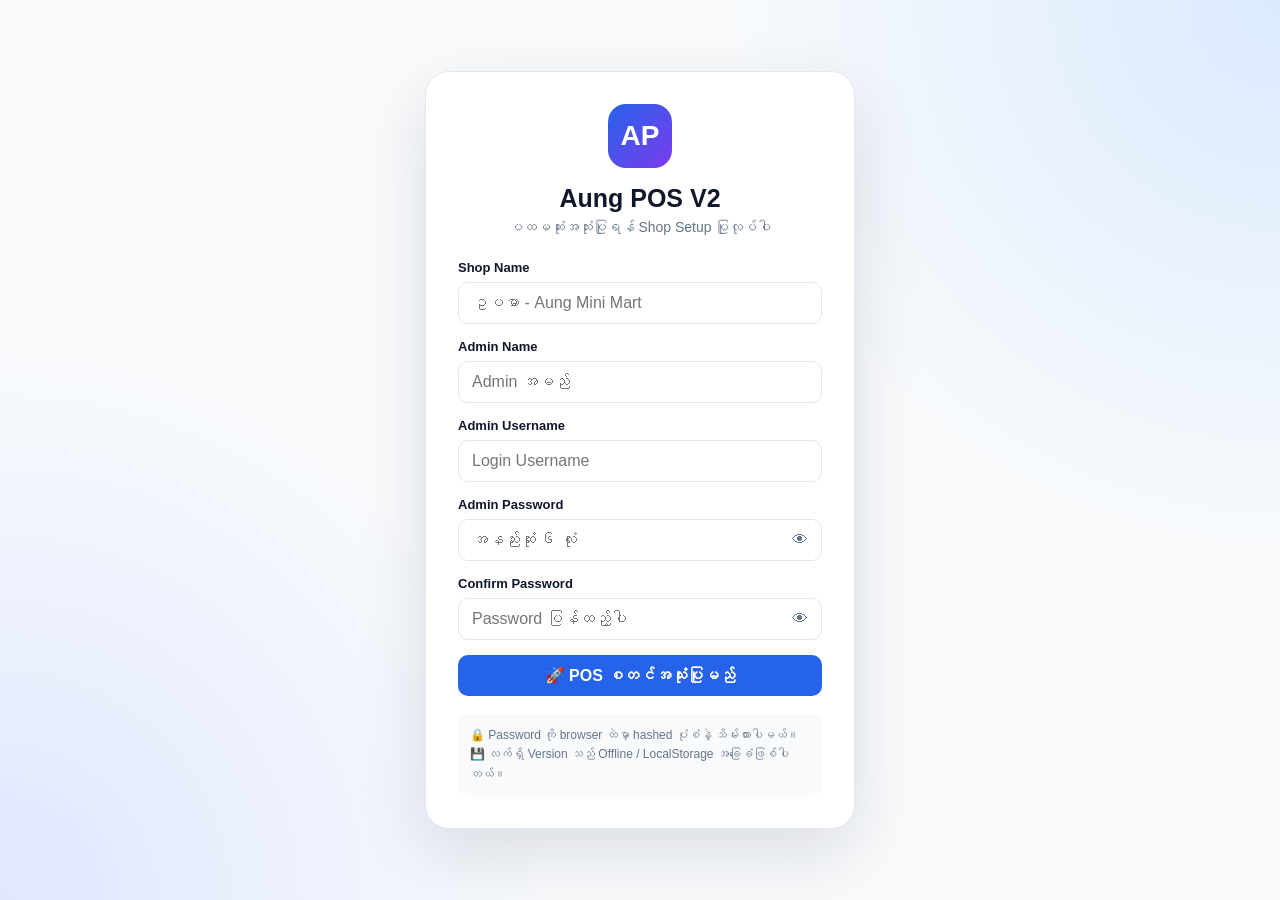
==== commit a5f97182: "Update index.html" ====
--- a/index.html
+++ b/index.html
@@ -2,185 +2,292 @@
 <html lang="my">
 <head>
 <meta charset="UTF-8">
-<meta name="viewport" content="width=device-width,initial-scale=1.0,viewport-fit=cover">
+<meta name="viewport" content="width=device-width, initial-scale=1.0, maximum-scale=1.0">
 <meta name="theme-color" content="#0f172a">
 <title>Aung POS V2</title>
 
 <style>
-*{box-sizing:border-box}
 :root{
   --primary:#2563eb;
   --primary-dark:#1d4ed8;
-  --dark:#0f172a;
-  --dark2:#1e293b;
   --bg:#f1f5f9;
-  --card:#fff;
+  --card:#ffffff;
   --text:#0f172a;
   --muted:#64748b;
   --border:#e2e8f0;
   --success:#16a34a;
+  --danger:#dc2626;
   --warning:#d97706;
-  --danger:#dc2626;
+  --sidebar:#0f172a;
+  --sidebar2:#111827;
+  --shadow:0 8px 25px rgba(15,23,42,.08);
   --radius:14px;
 }
+
+*{
+  box-sizing:border-box;
+  margin:0;
+  padding:0;
+}
+
 body{
-  margin:0;
   font-family:-apple-system,BlinkMacSystemFont,"Segoe UI","Noto Sans Myanmar",Arial,sans-serif;
   background:var(--bg);
   color:var(--text);
-}
-button,input,select,textarea{font:inherit}
-button{cursor:pointer}
-.hidden{display:none!important}
-
-/* LOGIN / SETUP */
+  min-height:100vh;
+}
+
+button,input,select,textarea{
+  font:inherit;
+}
+
+button{
+  cursor:pointer;
+}
+
+.hidden{
+  display:none!important;
+}
+
+/* ================= LOGIN ================= */
+
 .auth-screen{
   min-height:100vh;
   display:flex;
   align-items:center;
   justify-content:center;
   padding:20px;
-  background:linear-gradient(135deg,#0f172a,#1e3a8a);
-}
+  background:
+    radial-gradient(circle at top right,#dbeafe,transparent 35%),
+    radial-gradient(circle at bottom left,#e0e7ff,transparent 35%),
+    #f8fafc;
+}
+
 .auth-card{
   width:100%;
-  max-width:460px;
+  max-width:430px;
   background:#fff;
+  border:1px solid var(--border);
   border-radius:24px;
-  padding:30px;
-  box-shadow:0 25px 60px rgba(0,0,0,.25);
-}
-.brand{
-  text-align:center;
-  margin-bottom:25px;
-}
+  box-shadow:0 25px 70px rgba(15,23,42,.12);
+  padding:32px;
+}
+
 .brand-logo{
   width:64px;
   height:64px;
   border-radius:18px;
-  background:var(--primary);
-  color:white;
   display:flex;
   align-items:center;
   justify-content:center;
-  margin:0 auto 14px;
+  background:linear-gradient(135deg,#2563eb,#7c3aed);
+  color:white;
   font-size:28px;
   font-weight:800;
-}
-.brand h1{margin:0;font-size:25px}
-.brand p{margin:7px 0 0;color:var(--muted)}
-.form-group{margin-bottom:15px}
+  margin:0 auto 16px;
+}
+
+.auth-card h1{
+  text-align:center;
+  font-size:25px;
+  margin-bottom:6px;
+}
+
+.auth-subtitle{
+  text-align:center;
+  color:var(--muted);
+  margin-bottom:25px;
+  font-size:14px;
+}
+
+.form-group{
+  margin-bottom:15px;
+}
+
 .form-group label{
   display:block;
+  font-size:13px;
+  font-weight:700;
   margin-bottom:7px;
-  font-weight:600;
-  font-size:14px;
-}
+}
+
 input,select,textarea{
   width:100%;
   border:1px solid var(--border);
+  background:#fff;
   border-radius:10px;
-  padding:12px 13px;
-  background:#fff;
-  color:var(--text);
+  padding:11px 13px;
   outline:none;
-}
+  transition:.2s;
+}
+
 input:focus,select:focus,textarea:focus{
   border-color:var(--primary);
   box-shadow:0 0 0 3px rgba(37,99,235,.1);
 }
-textarea{min-height:90px;resize:vertical}
-.password-wrap{position:relative}
-.password-wrap input{padding-right:48px}
+
+textarea{
+  resize:vertical;
+  min-height:80px;
+}
+
+.password-wrap{
+  position:relative;
+}
+
+.password-wrap input{
+  padding-right:45px;
+}
+
 .password-toggle{
   position:absolute;
-  right:7px;
-  top:7px;
+  right:8px;
+  top:50%;
+  transform:translateY(-50%);
   border:0;
-  background:transparent;
-  padding:8px;
-}
+  background:none;
+  color:var(--muted);
+  padding:6px;
+}
+
 .btn{
   border:0;
   border-radius:10px;
-  padding:11px 16px;
+  padding:11px 15px;
   font-weight:700;
   display:inline-flex;
   align-items:center;
   justify-content:center;
   gap:7px;
-}
-.btn-primary{background:var(--primary);color:white}
-.btn-primary:hover{background:var(--primary-dark)}
-.btn-secondary{background:#e2e8f0;color:#0f172a}
-.btn-success{background:var(--success);color:white}
-.btn-warning{background:var(--warning);color:white}
-.btn-danger{background:var(--danger);color:white}
-.btn-block{width:100%}
+  transition:.15s;
+}
+
+.btn:active{
+  transform:scale(.98);
+}
+
+.btn-primary{
+  background:var(--primary);
+  color:white;
+}
+
+.btn-primary:hover{
+  background:var(--primary-dark);
+}
+
+.btn-success{
+  background:var(--success);
+  color:white;
+}
+
+.btn-danger{
+  background:var(--danger);
+  color:white;
+}
+
+.btn-warning{
+  background:var(--warning);
+  color:white;
+}
+
+.btn-secondary{
+  background:#e2e8f0;
+  color:#334155;
+}
+
+.btn-outline{
+  background:white;
+  border:1px solid var(--border);
+  color:#334155;
+}
+
+.btn-block{
+  width:100%;
+}
+
 .auth-note{
-  margin-top:15px;
+  margin-top:18px;
   padding:12px;
   border-radius:10px;
-  background:#eff6ff;
-  color:#1e40af;
-  font-size:13px;
+  background:#f8fafc;
+  color:var(--muted);
+  font-size:12px;
   line-height:1.6;
 }
 
-/* APP */
-.app{
+/* ================= APP ================= */
+
+.app-shell{
   min-height:100vh;
   display:flex;
 }
+
 .sidebar{
-  width:255px;
-  background:var(--dark);
+  width:250px;
+  background:var(--sidebar);
   color:#fff;
   position:fixed;
   left:0;
   top:0;
   bottom:0;
+  z-index:100;
   overflow-y:auto;
-  z-index:100;
-}
+  transition:.25s;
+}
+
 .sidebar-brand{
-  padding:20px;
+  padding:20px 18px;
   border-bottom:1px solid rgba(255,255,255,.08);
 }
-.sidebar-brand strong{font-size:20px}
-.sidebar-brand small{
+
+.sidebar-brand strong{
+  font-size:19px;
   display:block;
+}
+
+.sidebar-brand span{
+  font-size:11px;
   color:#94a3b8;
-  margin-top:5px;
-}
-.nav-title{
+}
+
+.nav-section{
+  padding:15px 12px 5px;
   color:#64748b;
-  font-size:11px;
-  font-weight:700;
-  padding:18px 18px 7px;
-  text-transform:uppercase;
-}
+  font-size:10px;
+  font-weight:800;
+  letter-spacing:.08em;
+}
+
 .nav-item{
   margin:3px 10px;
-  padding:11px 13px;
+  padding:11px 12px;
   border-radius:9px;
   color:#cbd5e1;
   display:flex;
   align-items:center;
   gap:10px;
+  font-size:13px;
   cursor:pointer;
 }
-.nav-item:hover,.nav-item.active{
-  background:#1e40af;
+
+.nav-item:hover{
+  background:rgba(255,255,255,.07);
   color:#fff;
 }
-.main{
-  margin-left:255px;
-  width:calc(100% - 255px);
+
+.nav-item.active{
+  background:#2563eb;
+  color:#fff;
+}
+
+.main-area{
+  margin-left:250px;
+  width:calc(100% - 250px);
   min-width:0;
 }
+
 .topbar{
-  height:68px;
+  height:65px;
   background:#fff;
   border-bottom:1px solid var(--border);
   display:flex;
@@ -191,441 +298,793 @@
   top:0;
   z-index:50;
 }
+
 .topbar-left{
   display:flex;
   align-items:center;
   gap:12px;
 }
-.menu-btn{
+
+.mobile-menu{
   display:none;
   border:0;
   background:#f1f5f9;
+  width:38px;
+  height:38px;
   border-radius:9px;
-  padding:9px 12px;
-}
-.user-area{
+}
+
+.page-content{
+  padding:22px;
+  max-width:1600px;
+  margin:auto;
+}
+
+.user-info{
   display:flex;
   align-items:center;
   gap:10px;
 }
+
 .user-avatar{
   width:38px;
   height:38px;
+  border-radius:50%;
   background:#dbeafe;
   color:#1d4ed8;
-  border-radius:50%;
   display:flex;
   align-items:center;
   justify-content:center;
   font-weight:800;
 }
-.user-info strong{display:block;font-size:13px}
-.user-info small{color:var(--muted)}
-.content{
-  padding:22px;
-}
+
+.user-meta strong{
+  display:block;
+  font-size:13px;
+}
+
+.user-meta span{
+  color:var(--muted);
+  font-size:11px;
+}
+
+/* ================= COMMON ================= */
+
 .page-header{
   display:flex;
   justify-content:space-between;
   align-items:center;
-  gap:12px;
-  margin-bottom:18px;
-}
-.page-header h2{margin:0;font-size:23px}
-.page-header p{margin:4px 0 0;color:var(--muted);font-size:13px}
-.page-actions{display:flex;gap:8px;flex-wrap:wrap}
-
-/* CARDS */
+  gap:15px;
+  margin-bottom:20px;
+}
+
+.page-title{
+  font-size:23px;
+  font-weight:800;
+}
+
+.page-description{
+  color:var(--muted);
+  font-size:13px;
+  margin-top:4px;
+}
+
+.card{
+  background:var(--card);
+  border:1px solid var(--border);
+  border-radius:var(--radius);
+  box-shadow:var(--shadow);
+}
+
+.card-header{
+  padding:16px 18px;
+  border-bottom:1px solid var(--border);
+  display:flex;
+  align-items:center;
+  justify-content:space-between;
+  gap:10px;
+}
+
+.card-title{
+  font-weight:800;
+  font-size:15px;
+}
+
+.card-body{
+  padding:18px;
+}
+
 .stats-grid{
   display:grid;
   grid-template-columns:repeat(4,1fr);
   gap:15px;
   margin-bottom:18px;
 }
+
 .stat-card{
   background:#fff;
   border:1px solid var(--border);
-  border-radius:var(--radius);
-  padding:18px;
-}
+  border-radius:14px;
+  padding:17px;
+  box-shadow:var(--shadow);
+}
+
 .stat-top{
   display:flex;
   justify-content:space-between;
-  color:var(--muted);
-  font-size:13px;
-}
-.stat-value{
-  font-size:24px;
-  font-weight:800;
-  margin-top:8px;
-}
+  align-items:center;
+  margin-bottom:13px;
+}
+
 .stat-icon{
-  width:40px;
-  height:40px;
+  width:38px;
+  height:38px;
   border-radius:10px;
   display:flex;
   align-items:center;
   justify-content:center;
   background:#eff6ff;
-}
+  color:#2563eb;
+  font-size:18px;
+}
+
+.stat-label{
+  color:var(--muted);
+  font-size:12px;
+}
+
+.stat-value{
+  font-size:22px;
+  font-weight:800;
+}
+
 .grid-2{
   display:grid;
   grid-template-columns:1fr 1fr;
   gap:18px;
 }
-.card{
-  background:#fff;
-  border:1px solid var(--border);
-  border-radius:var(--radius);
-  padding:18px;
-  margin-bottom:18px;
-}
-.card-title{
-  font-weight:800;
-  margin-bottom:15px;
-}
-.table-wrap{overflow-x:auto}
+
+.grid-3{
+  display:grid;
+  grid-template-columns:repeat(3,1fr);
+  gap:15px;
+}
+
+.toolbar{
+  display:flex;
+  gap:9px;
+  flex-wrap:wrap;
+}
+
+.table-wrap{
+  overflow-x:auto;
+}
+
 table{
   width:100%;
   border-collapse:collapse;
-  min-width:650px;
-}
+  min-width:700px;
+}
+
 th,td{
-  padding:11px 10px;
+  padding:11px 12px;
   border-bottom:1px solid var(--border);
   text-align:left;
-  font-size:13px;
-}
+  font-size:12px;
+}
+
 th{
   background:#f8fafc;
+  color:#475569;
+  font-size:11px;
+}
+
+.text-right{
+  text-align:right;
+}
+
+.text-center{
+  text-align:center;
+}
+
+.muted{
+  color:var(--muted);
+}
+
+.success{
+  color:var(--success);
+}
+
+.danger{
+  color:var(--danger);
+}
+
+.warning{
+  color:var(--warning);
+}
+
+.badge{
+  display:inline-flex;
+  align-items:center;
+  padding:4px 8px;
+  border-radius:20px;
+  font-size:10px;
+  font-weight:800;
+  background:#e2e8f0;
+  color:#475569;
+}
+
+.badge-success{
+  background:#dcfce7;
+  color:#166534;
+}
+
+.badge-warning{
+  background:#fef3c7;
+  color:#92400e;
+}
+
+.badge-danger{
+  background:#fee2e2;
+  color:#991b1b;
+}
+
+.empty-state{
+  padding:35px 15px;
+  text-align:center;
+  color:var(--muted);
+}
+
+.action-buttons{
+  display:flex;
+  gap:5px;
+  flex-wrap:wrap;
+}
+
+.action-btn{
+  border:1px solid var(--border);
+  background:#fff;
+  border-radius:7px;
+  padding:6px 8px;
+  font-size:11px;
+}
+
+/* ================= SALES ================= */
+
+.sales-layout{
+  display:grid;
+  grid-template-columns:minmax(0,1.6fr) minmax(330px,.8fr);
+  gap:18px;
+}
+
+.product-grid{
+  display:grid;
+  grid-template-columns:repeat(4,1fr);
+  gap:10px;
+  margin-top:15px;
+}
+
+.product-card{
+  background:#fff;
+  border:1px solid var(--border);
+  border-radius:11px;
+  padding:12px;
+  cursor:pointer;
+  transition:.15s;
+}
+
+.product-card:hover{
+  border-color:var(--primary);
+  transform:translateY(-1px);
+}
+
+.product-card-name{
+  font-weight:800;
+  font-size:12px;
+  min-height:32px;
+}
+
+.product-card-price{
+  margin-top:7px;
+  color:var(--primary);
+  font-weight:800;
+}
+
+.product-card-stock{
+  margin-top:5px;
+  color:var(--muted);
+  font-size:10px;
+}
+
+.cart-panel{
+  position:sticky;
+  top:84px;
+  height:max-content;
+}
+
+.cart-items{
+  max-height:390px;
+  overflow-y:auto;
+}
+
+.cart-row{
+  padding:11px 0;
+  border-bottom:1px solid var(--border);
+}
+
+.cart-row-top{
+  display:flex;
+  justify-content:space-between;
+  gap:10px;
+}
+
+.cart-name{
   font-weight:700;
-  color:#475569;
-}
-.badge{
-  display:inline-block;
-  padding:4px 8px;
-  border-radius:999px;
+  font-size:12px;
+}
+
+.qty-controls{
+  display:flex;
+  align-items:center;
+  gap:5px;
+  margin-top:7px;
+}
+
+.qty-btn{
+  width:26px;
+  height:26px;
+  border:1px solid var(--border);
+  background:#fff;
+  border-radius:6px;
+}
+
+.qty-number{
+  min-width:25px;
+  text-align:center;
+  font-weight:700;
+}
+
+.cart-summary{
+  border-top:1px solid var(--border);
+  margin-top:10px;
+  padding-top:12px;
+}
+
+.summary-row{
+  display:flex;
+  justify-content:space-between;
+  padding:5px 0;
+  font-size:13px;
+}
+
+.summary-total{
+  font-size:18px;
+  font-weight:900;
+}
+
+/* ================= MODAL ================= */
+
+.modal-overlay{
+  position:fixed;
+  inset:0;
+  background:rgba(15,23,42,.55);
+  z-index:1000;
+  display:flex;
+  align-items:center;
+  justify-content:center;
+  padding:15px;
+}
+
+.modal{
+  width:100%;
+  max-width:720px;
+  max-height:92vh;
+  overflow-y:auto;
+  background:#fff;
+  border-radius:18px;
+  box-shadow:0 30px 80px rgba(0,0,0,.2);
+}
+
+.modal-header{
+  padding:17px 20px;
+  border-bottom:1px solid var(--border);
+  display:flex;
+  justify-content:space-between;
+  align-items:center;
+}
+
+.modal-title{
+  font-size:17px;
+  font-weight:800;
+}
+
+.modal-subtitle{
+  color:var(--muted);
   font-size:11px;
-  font-weight:700;
-}
-.badge-success{background:#dcfce7;color:#166534}
-.badge-warning{background:#fef3c7;color:#92400e}
-.badge-danger{background:#fee2e2;color:#991b1b}
-.badge-blue{background:#dbeafe;color:#1e40af}
-
-/* TOOLBAR */
-.toolbar{
+  margin-top:3px;
+}
+
+.modal-close{
+  border:0;
+  background:#f1f5f9;
+  width:34px;
+  height:34px;
+  border-radius:8px;
+  font-size:18px;
+}
+
+.modal-body{
+  padding:20px;
+}
+
+.modal-footer{
+  padding:14px 20px;
+  border-top:1px solid var(--border);
   display:flex;
-  gap:10px;
-  flex-wrap:wrap;
-  margin-bottom:15px;
-}
-.toolbar input{max-width:280px}
-.toolbar select{max-width:220px}
-
-/* FORMS */
+  justify-content:flex-end;
+  gap:8px;
+}
+
 .form-grid{
   display:grid;
-  grid-template-columns:repeat(2,1fr);
+  grid-template-columns:1fr 1fr;
   gap:14px;
 }
+
 .form-grid-3{
   display:grid;
   grid-template-columns:repeat(3,1fr);
   gap:14px;
 }
-.form-full{grid-column:1/-1}
-.form-actions{
-  display:flex;
-  justify-content:flex-end;
-  gap:8px;
-  margin-top:8px;
-}
-.required:after{content:" *";color:red}
-
-/* POS */
-.pos-layout{
-  display:grid;
-  grid-template-columns:1.45fr .85fr;
-  gap:18px;
-}
-.product-grid{
-  display:grid;
-  grid-template-columns:repeat(3,1fr);
-  gap:10px;
-}
-.product-card{
-  border:1px solid var(--border);
-  border-radius:12px;
-  padding:13px;
-  background:#fff;
-  cursor:pointer;
-}
-.product-card:hover{
-  border-color:var(--primary);
-  box-shadow:0 5px 15px rgba(0,0,0,.06);
-}
-.product-card strong{
-  display:block;
-  margin-bottom:5px;
-}
-.product-card small{color:var(--muted)}
-.product-price{
-  margin-top:8px;
-  color:var(--primary);
-  font-weight:800;
-}
-.cart{
-  position:sticky;
-  top:88px;
-}
-.cart-row{
-  display:flex;
-  justify-content:space-between;
-  gap:8px;
-  padding:10px 0;
-  border-bottom:1px solid var(--border);
-}
-.qty-control{
-  display:flex;
-  align-items:center;
-  gap:5px;
-}
-.qty-control button{
-  width:28px;
-  height:28px;
-  border:0;
-  background:#e2e8f0;
-  border-radius:7px;
-}
-.cart-summary{
-  margin-top:15px;
-  padding-top:12px;
-  border-top:2px solid var(--border);
-}
-.summary-row{
-  display:flex;
-  justify-content:space-between;
-  margin:7px 0;
-}
-.summary-total{
-  font-size:20px;
-  font-weight:800;
-}
-
-/* MODAL */
-.modal-overlay{
-  position:fixed;
-  inset:0;
-  background:rgba(15,23,42,.6);
-  display:none;
-  align-items:center;
-  justify-content:center;
-  padding:15px;
-  z-index:500;
-}
-.modal-overlay.show{display:flex}
-.modal{
-  width:100%;
-  max-width:700px;
-  max-height:92vh;
-  overflow-y:auto;
-  background:#fff;
-  border-radius:18px;
-}
-.modal-header{
-  padding:18px 20px;
-  border-bottom:1px solid var(--border);
-  display:flex;
-  justify-content:space-between;
-  align-items:center;
-}
-.modal-header h3{margin:0}
-.modal-close{
-  border:0;
-  background:#f1f5f9;
-  border-radius:8px;
-  padding:7px 10px;
-}
-.modal-body{padding:20px}
-
-/* TOAST */
-.toast-container{
+
+.full{
+  grid-column:1/-1;
+}
+
+.select-note{
+  font-size:10px;
+  color:var(--muted);
+  margin-top:5px;
+}
+
+/* ================= TOAST ================= */
+
+#toastContainer{
   position:fixed;
   right:18px;
   bottom:18px;
-  z-index:1000;
-}
+  z-index:2000;
+  display:flex;
+  flex-direction:column;
+  gap:8px;
+}
+
 .toast{
   background:#0f172a;
   color:#fff;
-  padding:12px 16px;
+  padding:12px 15px;
   border-radius:10px;
-  margin-top:8px;
-  box-shadow:0 8px 25px rgba(0,0,0,.2);
-}
-
-/* MOBILE */
-@media(max-width:1000px){
-  .stats-grid{grid-template-columns:repeat(2,1fr)}
-  .product-grid{grid-template-columns:repeat(2,1fr)}
-  .pos-layout{grid-template-columns:1fr}
-  .cart{position:static}
-}
-@media(max-width:760px){
+  box-shadow:0 10px 30px rgba(0,0,0,.2);
+  font-size:12px;
+  animation:toastIn .2s ease;
+}
+
+.toast.success{
+  background:#166534;
+  color:#fff;
+}
+
+.toast.error{
+  background:#991b1b;
+  color:#fff;
+}
+
+@keyframes toastIn{
+  from{transform:translateY(10px);opacity:0}
+  to{transform:translateY(0);opacity:1}
+}
+
+/* ================= SETTINGS ================= */
+
+.settings-grid{
+  display:grid;
+  grid-template-columns:repeat(2,1fr);
+  gap:18px;
+}
+
+.setting-item{
+  padding:15px;
+  border:1px solid var(--border);
+  border-radius:12px;
+  margin-bottom:10px;
+}
+
+.setting-item strong{
+  display:block;
+  margin-bottom:4px;
+}
+
+.setting-item p{
+  font-size:12px;
+  color:var(--muted);
+  margin-bottom:10px;
+}
+
+/* ================= PRINT ================= */
+
+#printArea{
+  display:none;
+}
+
+@media print{
+  body *{
+    visibility:hidden!important;
+  }
+
+  #printArea,
+  #printArea *{
+    visibility:visible!important;
+  }
+
+  #printArea{
+    display:block!important;
+    position:absolute;
+    left:0;
+    top:0;
+    width:100%;
+    padding:10px;
+    color:#000;
+  }
+}
+
+/* ================= RESPONSIVE ================= */
+
+@media(max-width:1100px){
+  .stats-grid{
+    grid-template-columns:repeat(2,1fr);
+  }
+
+  .product-grid{
+    grid-template-columns:repeat(3,1fr);
+  }
+
+  .form-grid-3{
+    grid-template-columns:1fr 1fr;
+  }
+}
+
+@media(max-width:850px){
   .sidebar{
     transform:translateX(-100%);
-    transition:.25s;
-  }
-  .sidebar.open{transform:translateX(0)}
-  .main{
+  }
+
+  .sidebar.open{
+    transform:translateX(0);
+  }
+
+  .main-area{
     margin-left:0;
     width:100%;
   }
-  .menu-btn{display:block}
-  .topbar{padding:0 13px}
-  .content{padding:14px}
-  .stats-grid{grid-template-columns:1fr 1fr;gap:10px}
-  .stat-card{padding:13px}
-  .stat-value{font-size:19px}
-  .grid-2,.form-grid,.form-grid-3{grid-template-columns:1fr}
-  .product-grid{grid-template-columns:1fr 1fr}
-  .page-header{align-items:flex-start;flex-direction:column}
-  .user-info{display:none}
-}
-@media(max-width:430px){
-  .product-grid{grid-template-columns:1fr}
-  .stats-grid{grid-template-columns:1fr 1fr}
-  .auth-card{padding:22px}
+
+  .mobile-menu{
+    display:block;
+  }
+
+  .grid-2,
+  .settings-grid{
+    grid-template-columns:1fr;
+  }
+
+  .sales-layout{
+    grid-template-columns:1fr;
+  }
+
+  .cart-panel{
+    position:static;
+  }
+
+  .product-grid{
+    grid-template-columns:repeat(3,1fr);
+  }
+}
+
+@media(max-width:600px){
+  .page-content{
+    padding:13px;
+  }
+
+  .topbar{
+    padding:0 12px;
+  }
+
+  .user-meta{
+    display:none;
+  }
+
+  .stats-grid{
+    grid-template-columns:1fr 1fr;
+    gap:9px;
+  }
+
+  .stat-card{
+    padding:13px;
+  }
+
+  .stat-value{
+    font-size:18px;
+  }
+
+  .product-grid{
+    grid-template-columns:repeat(2,1fr);
+  }
+
+  .form-grid,
+  .form-grid-3{
+    grid-template-columns:1fr;
+  }
+
+  .page-header{
+    align-items:flex-start;
+    flex-direction:column;
+  }
+
+  .auth-card{
+    padding:24px 18px;
+  }
 }
 </style>
 </head>
 
 <body>
 
-<!-- SETUP -->
+<!-- =========================================================
+     FIRST SETUP
+========================================================= -->
+
 <div id="setupScreen" class="auth-screen hidden">
   <div class="auth-card">
-    <div class="brand">
-      <div class="brand-logo">AP</div>
-      <h1>Aung POS V2</h1>
-      <p>ဆိုင်အတွက် POS System စတင်သတ်မှတ်ရန်</p>
+
+    <div class="brand-logo">AP</div>
+
+    <h1>Aung POS V2</h1>
+    <div class="auth-subtitle">
+      ပထမဆုံးအသုံးပြုရန် Shop Setup ပြုလုပ်ပါ
     </div>
 
     <form id="setupForm">
+
       <div class="form-group">
-        <label>ဆိုင်အမည် *</label>
-        <input id="setupShopName" required placeholder="ဥပမာ - Aung Store">
+        <label>Shop Name</label>
+        <input id="setupShopName" required placeholder="ဥပမာ - Aung Mini Mart">
       </div>
 
       <div class="form-group">
-        <label>Admin အမည် *</label>
-        <input id="setupAdminName" required placeholder="အမည်">
+        <label>Admin Name</label>
+        <input id="setupAdminName" required placeholder="Admin အမည်">
       </div>
 
       <div class="form-group">
-        <label>Admin Username *</label>
-        <input id="setupUsername" required autocomplete="username" placeholder="username">
+        <label>Admin Username</label>
+        <input id="setupUsername" required autocomplete="username" placeholder="Login Username">
       </div>
 
       <div class="form-group">
-        <label>Password *</label>
+        <label>Admin Password</label>
         <div class="password-wrap">
-          <input id="setupPassword" type="password" minlength="6" required autocomplete="new-password">
-          <button type="button" class="password-toggle" data-target="setupPassword">👁️</button>
+          <input id="setupPassword" type="password" required minlength="6" autocomplete="new-password" placeholder="အနည်းဆုံး ၆ လုံး">
+          <button type="button" class="password-toggle" onclick="togglePassword('setupPassword',this)">👁</button>
         </div>
       </div>
 
       <div class="form-group">
-        <label>Confirm Password *</label>
+        <label>Confirm Password</label>
         <div class="password-wrap">
-          <input id="setupConfirmPassword" type="password" minlength="6" required autocomplete="new-password">
-          <button type="button" class="password-toggle" data-target="setupConfirmPassword">👁️</button>
+          <input id="setupPassword2" type="password" required minlength="6" autocomplete="new-password" placeholder="Password ပြန်ထည့်ပါ">
+          <button type="button" class="password-toggle" onclick="togglePassword('setupPassword2',this)">👁</button>
         </div>
       </div>
 
       <button class="btn btn-primary btn-block" type="submit">
-        🚀 စတင်အသုံးပြုမည်
+        🚀 POS စတင်အသုံးပြုမည်
       </button>
 
-      <div class="auth-note">
-        ပထမဆုံးအကြိမ်သာ Setup လုပ်ရပါမယ်။ Password ကို Login Screen မှာ မပြထားပါ။
-      </div>
     </form>
+
+    <div class="auth-note">
+      🔒 Password ကို browser ထဲမှာ hashed ပုံစံနဲ့ သိမ်းထားပါမယ်။
+      <br>
+      💾 လက်ရှိ Version သည် Offline / LocalStorage အခြေခံဖြစ်ပါတယ်။
+    </div>
+
   </div>
 </div>
 
-<!-- LOGIN -->
+
+<!-- =========================================================
+     LOGIN
+========================================================= -->
+
 <div id="loginScreen" class="auth-screen hidden">
   <div class="auth-card">
-    <div class="brand">
-      <div class="brand-logo">AP</div>
-      <h1>Aung POS V2</h1>
-      <p id="loginShopName">Professional POS System</p>
+
+    <div class="brand-logo">AP</div>
+
+    <h1>Aung POS V2</h1>
+    <div id="loginShopName" class="auth-subtitle">
+      Professional POS Management
     </div>
 
     <form id="loginForm">
+
       <div class="form-group">
         <label>Username</label>
-        <input id="loginUsername" autocomplete="username" required>
+        <input id="loginUsername" required autocomplete="username" placeholder="Username">
       </div>
 
       <div class="form-group">
         <label>Password</label>
         <div class="password-wrap">
-          <input id="loginPassword" type="password" autocomplete="current-password" required>
-          <button type="button" class="password-toggle" data-target="loginPassword">👁️</button>
+          <input id="loginPassword" type="password" required autocomplete="current-password" placeholder="Password">
+          <button type="button" class="password-toggle" onclick="togglePassword('loginPassword',this)">👁</button>
         </div>
       </div>
 
       <button class="btn btn-primary btn-block" type="submit">
         🔐 Login
       </button>
+
     </form>
 
     <div class="auth-note">
-      သင့် Username နှင့် Password ဖြင့် Login ဝင်ပါ။
+      သင့် Account Password ကို မေ့သွားပါက Shop Administrator ကို ဆက်သွယ်ပါ။
     </div>
+
   </div>
 </div>
 
-<!-- APP -->
-<div id="app" class="app hidden">
+
+<!-- =========================================================
+     MAIN APP
+========================================================= -->
+
+<div id="appShell" class="app-shell hidden">
 
   <aside id="sidebar" class="sidebar">
+
     <div class="sidebar-brand">
       <strong>🧾 Aung POS V2</strong>
-      <small id="sideShopName">Business POS</small>
+      <span id="sideShopName">Professional POS</span>
     </div>
 
-    <div class="nav-title">Main</div>
-
-    <div class="nav-item" data-section="dashboard">
-      📊 <span>Dashboard</span>
+    <div class="nav-section">WORKSPACE</div>
+
+    <div class="nav-item active" data-section="dashboard">
+      🏠 <span>Dashboard</span>
     </div>
 
     <div class="nav-item" data-section="sales">
       🛒 <span>Sales / POS</span>
     </div>
 
-    <div class="nav-title">Inventory</div>
+    <div class="nav-section">INVENTORY</div>
 
     <div class="nav-item" data-section="products">
       📦 <span>Products</span>
     </div>
 
     <div class="nav-item" data-section="purchases">
-      🚚 <span>Purchases</span>
+      📥 <span>Purchases</span>
     </div>
 
     <div class="nav-item" data-section="stock">
-      📋 <span>Stock</span>
+      📊 <span>Stock</span>
     </div>
 
-    <div class="nav-title">Customers</div>
+    <div class="nav-section">CUSTOMERS</div>
 
     <div class="nav-item" data-section="customers">
-      👥 <span>Customers</span>
+      👤 <span>Customers</span>
     </div>
 
     <div class="nav-item" data-section="suppliers">
@@ -633,10 +1092,10 @@
     </div>
 
     <div class="nav-item" data-section="debts">
-      💰 <span>Debts</span>
+      💳 <span>Debts</span>
     </div>
 
-    <div class="nav-title">Management</div>
+    <div class="nav-section">FINANCE</div>
 
     <div class="nav-item" data-section="expenses">
       💸 <span>Expenses</span>
@@ -650,211 +1109,348 @@
       📈 <span>Reports</span>
     </div>
 
+    <div class="nav-section">ADMINISTRATION</div>
+
     <div class="nav-item" data-section="users">
-      👤 <span>Users</span>
+      👥 <span>Users & Roles</span>
     </div>
 
     <div class="nav-item" data-section="settings">
       ⚙️ <span>Settings</span>
     </div>
+
   </aside>
 
-  <main class="main">
+
+  <main class="main-area">
 
     <header class="topbar">
+
       <div class="topbar-left">
-        <button id="menuBtn" class="menu-btn">☰</button>
-        <strong id="pageTitle">Dashboard</strong>
+        <button id="mobileMenuBtn" class="mobile-menu">☰</button>
+
+        <div>
+          <strong id="topPageTitle">Dashboard</strong>
+        </div>
       </div>
 
-      <div class="user-area">
+      <div class="user-info">
+
         <div class="user-avatar" id="userAvatar">A</div>
-        <div class="user-info">
-          <strong id="currentUserName">Admin</strong>
-          <small id="currentUserRole">Admin</small>
-        </div>
-        <button id="logoutBtn" class="btn btn-secondary">Logout</button>
+
+        <div class="user-meta">
+          <strong id="topUserName">Admin</strong>
+          <span id="topUserRole">Admin</span>
+        </div>
+
+        <button id="logoutBtn" class="btn btn-secondary">
+          Logout
+        </button>
+
       </div>
+
     </header>
 
-    <div class="content">
-
-      <!-- DASHBOARD -->
-      <section id="section-dashboard" class="page-section">
+
+    <div class="page-content">
+
+      <!-- =====================================================
+           DASHBOARD
+      ====================================================== -->
+
+      <section id="section-dashboard" class="app-section">
+
         <div class="page-header">
+
           <div>
-            <h2>Dashboard</h2>
-            <p>ဆိုင်ရဲ့ နေ့စဉ်အခြေအနေကို ကြည့်ရှုနိုင်ပါတယ်</p>
-          </div>
-        </div>
+            <div class="page-title">
+              Dashboard
+            </div>
+
+            <div class="page-description">
+              Welcome back, <span id="welcomeShopName"></span>
+            </div>
+          </div>
+
+          <button class="btn btn-primary" onclick="goSection('sales')">
+            + New Sale
+          </button>
+
+        </div>
+
 
         <div class="stats-grid">
+
           <div class="stat-card">
             <div class="stat-top">
-              <span>ယနေ့ရောင်းအား</span><div class="stat-icon">💵</div>
+              <span class="stat-label">Today's Sales</span>
+              <div class="stat-icon">💰</div>
             </div>
-            <div class="stat-value" id="todaySales">0 Ks</div>
+            <div id="todaySales" class="stat-value">0</div>
           </div>
 
           <div class="stat-card">
             <div class="stat-top">
-              <span>Gross Profit</span><div class="stat-icon">📈</div>
+              <span class="stat-label">Gross Profit</span>
+              <div class="stat-icon">📈</div>
             </div>
-            <div class="stat-value" id="todayProfit">0 Ks</div>
+            <div id="todayProfit" class="stat-value">0</div>
           </div>
 
           <div class="stat-card">
             <div class="stat-top">
-              <span>ယနေ့ဝယ်ယူမှု</span><div class="stat-icon">🚚</div>
+              <span class="stat-label">Purchases</span>
+              <div class="stat-icon">📥</div>
             </div>
-            <div class="stat-value" id="todayPurchase">0 Ks</div>
+            <div id="todayPurchase" class="stat-value">0</div>
           </div>
 
           <div class="stat-card">
             <div class="stat-top">
-              <span>ယနေ့အသုံးစရိတ်</span><div class="stat-icon">💸</div>
+              <span class="stat-label">Expenses</span>
+              <div class="stat-icon">💸</div>
             </div>
-            <div class="stat-value" id="todayExpense">0 Ks</div>
-          </div>
-        </div>
-
-        <div class="stats-grid">
+            <div id="todayExpense" class="stat-value">0</div>
+          </div>
+
           <div class="stat-card">
-            <div class="stat-top"><span>Products</span><div class="stat-icon">📦</div></div>
-            <div class="stat-value" id="totalProducts">0</div>
+            <div class="stat-top">
+              <span class="stat-label">Products</span>
+              <div class="stat-icon">📦</div>
+            </div>
+            <div id="totalProducts" class="stat-value">0</div>
           </div>
 
           <div class="stat-card">
-            <div class="stat-top"><span>Low Stock</span><div class="stat-icon">⚠️</div></div>
-            <div class="stat-value" id="lowStockCount">0</div>
+            <div class="stat-top">
+              <span class="stat-label">Low Stock</span>
+              <div class="stat-icon">⚠️</div>
+            </div>
+            <div id="lowStockCount" class="stat-value">0</div>
           </div>
 
           <div class="stat-card">
-            <div class="stat-top"><span>Customers</span><div class="stat-icon">👥</div></div>
-            <div class="stat-value" id="totalCustomers">0</div>
+            <div class="stat-top">
+              <span class="stat-label">Customers</span>
+              <div class="stat-icon">👤</div>
+            </div>
+            <div id="totalCustomers" class="stat-value">0</div>
           </div>
 
           <div class="stat-card">
-            <div class="stat-top"><span>Expiry Alert</span><div class="stat-icon">⏰</div></div>
-            <div class="stat-value" id="expiryCount">0</div>
-          </div>
-        </div>
+            <div class="stat-top">
+              <span class="stat-label">Expiry Alerts</span>
+              <div class="stat-icon">⏰</div>
+            </div>
+            <div id="expiryCount" class="stat-value">0</div>
+          </div>
+
+        </div>
+
 
         <div class="grid-2">
+
           <div class="card">
-            <div class="card-title">🧾 နောက်ဆုံးရောင်းအား</div>
-            <div id="recentSales"></div>
-          </div>
+
+            <div class="card-header">
+              <div class="card-title">Recent Sales</div>
+              <button class="btn btn-outline" onclick="goSection('sales')">
+                View All
+              </button>
+            </div>
+
+            <div id="recentSales" class="card-body">
+            </div>
+
+          </div>
+
 
           <div class="card">
-            <div class="card-title">⚠️ Alerts</div>
-            <div id="dashboardAlerts"></div>
-          </div>
-        </div>
+
+            <div class="card-header">
+              <div class="card-title">Business Alerts</div>
+            </div>
+
+            <div id="dashboardAlerts" class="card-body">
+            </div>
+
+          </div>
+
+        </div>
+
       </section>
 
-      <!-- SALES -->
-      <section id="section-sales" class="page-section hidden">
+
+      <!-- =====================================================
+           SALES
+      ====================================================== -->
+
+      <section id="section-sales" class="app-section hidden">
+
         <div class="page-header">
+
           <div>
-            <h2>🛒 Sales / POS</h2>
-            <p>Product ရွေးပြီး ရောင်းချနိုင်ပါတယ်</p>
-          </div>
-          <button id="newSaleBtn" class="btn btn-primary">＋ New Sale</button>
-        </div>
-
-        <div class="pos-layout">
-
-          <div>
-            <div class="card">
-              <div class="toolbar">
-                <input id="salesSearch" placeholder="🔎 Product ရှာရန်...">
-                <select id="salesCategory">
+            <div class="page-title">Sales / POS</div>
+            <div class="page-description">
+              ရောင်းအားနှင့် Invoice စီမံခန့်ခွဲမှု
+            </div>
+          </div>
+
+          <button id="newSaleBtn" class="btn btn-secondary">
+            Clear Sale
+          </button>
+
+        </div>
+
+
+        <div class="sales-layout">
+
+          <div class="card">
+
+            <div class="card-header">
+
+              <div class="toolbar" style="width:100%">
+
+                <input
+                  id="salesSearch"
+                  placeholder="🔍 Product name / barcode..."
+                  style="flex:1;min-width:180px"
+                >
+
+                <select id="salesCategory" style="width:170px">
                   <option value="">All Categories</option>
                 </select>
-                <button id="scanBarcodeBtn" class="btn btn-secondary">📷 Barcode</button>
+
               </div>
 
-              <div id="salesProducts" class="product-grid"></div>
             </div>
-          </div>
-
-          <div class="card cart">
-            <div class="card-title">🛒 Cart <span id="cartCount">(0)</span></div>
-            <div id="cartItems"></div>
-
-            <div class="cart-summary">
-              <div class="summary-row">
-                <span>Subtotal</span>
-                <strong id="cartSubtotal">0 Ks</strong>
+
+            <div class="card-body">
+
+              <div id="salesProducts" class="product-grid">
               </div>
 
-              <div class="form-group">
-                <label>Discount</label>
-                <input id="saleDiscount" type="number" min="0" value="0">
+            </div>
+
+          </div>
+
+
+          <div class="card cart-panel">
+
+            <div class="card-header">
+              <div class="card-title">
+                🛒 Current Sale
               </div>
+
+              <span id="cartCount" class="badge">0 Items</span>
+            </div>
+
+            <div class="card-body">
 
               <div class="form-group">
                 <label>Customer</label>
+
                 <select id="saleCustomer">
                   <option value="">Walk-in Customer</option>
                 </select>
               </div>
 
-              <div class="form-group">
-                <label>Payment</label>
-                <select id="salePayment">
-                  <option value="Cash">Cash</option>
-                  <option value="KBZ Pay">KBZ Pay</option>
-                  <option value="Wave Pay">Wave Pay</option>
-                  <option value="Bank">Bank</option>
-                  <option value="Credit">Credit / Due</option>
-                </select>
+              <div id="cartItems" class="cart-items">
               </div>
 
-              <div class="summary-row summary-total">
-                <span>Total</span>
-                <span id="cartTotal">0 Ks</span>
+              <div class="cart-summary">
+
+                <div class="summary-row">
+                  <span>Subtotal</span>
+                  <strong id="cartSubtotal">0</strong>
+                </div>
+
+                <div class="form-group" style="margin-top:8px">
+                  <label>Discount</label>
+                  <input id="saleDiscount" type="number" min="0" value="0">
+                </div>
+
+                <div class="summary-row summary-total">
+                  <span>Total</span>
+                  <span id="cartTotal">0</span>
+                </div>
+
+                <div class="form-group" style="margin-top:12px">
+                  <label>Payment Method</label>
+
+                  <select id="salePayment">
+                    <option value="Cash">Cash</option>
+                    <option value="KBZ Pay">KBZ Pay</option>
+                    <option value="Wave Pay">Wave Pay</option>
+                    <option value="Bank">Bank</option>
+                    <option value="Credit">Credit / Due</option>
+                  </select>
+
+                </div>
+
+                <button id="checkoutBtn" class="btn btn-success btn-block">
+                  💵 Complete Sale
+                </button>
+
               </div>
 
-              <button id="checkoutBtn" class="btn btn-success btn-block">
-                ✅ Complete Sale
-              </button>
-
-              <button id="clearCartBtn" class="btn btn-secondary btn-block" style="margin-top:8px">
-                Clear Cart
-              </button>
             </div>
-          </div>
-
-        </div>
+
+          </div>
+
+        </div>
+
       </section>
 
-      <!-- PRODUCTS -->
-      <section id="section-products" class="page-section hidden">
+
+      <!-- =====================================================
+           PRODUCTS
+      ====================================================== -->
+
+      <section id="section-products" class="app-section hidden">
+
         <div class="page-header">
+
           <div>
-            <h2>📦 Products</h2>
-            <p>Product Master & Inventory</p>
-          </div>
-          <button id="addProductBtn" class="btn btn-primary">＋ Add Product</button>
-        </div>
+            <div class="page-title">Products</div>
+            <div class="page-description">
+              Product Master / Pricing / Stock
+            </div>
+          </div>
+
+          <button id="addProductBtn" class="btn btn-primary">
+            + Add Product
+          </button>
+
+        </div>
+
 
         <div class="card">
-          <div class="toolbar">
-            <input id="productSearch" placeholder="🔎 Product ရှာရန်">
-            <select id="productCategoryFilter">
-              <option value="">All Categories</option>
-            </select>
-            <select id="stockFilter">
-              <option value="">All Stock</option>
-              <option value="low">Low Stock</option>
-              <option value="out">Out of Stock</option>
-            </select>
+
+          <div class="card-header">
+
+            <div class="toolbar" style="width:100%">
+
+              <input id="productSearch" placeholder="🔍 Search product..." style="flex:1">
+
+              <select id="productCategoryFilter" style="width:180px">
+                <option value="">All Categories</option>
+              </select>
+
+              <select id="stockFilter" style="width:150px">
+                <option value="">All Stock</option>
+                <option value="low">Low Stock</option>
+                <option value="out">Out of Stock</option>
+              </select>
+
+            </div>
+
           </div>
 
           <div class="table-wrap">
+
             <table>
+
               <thead>
                 <tr>
                   <th>Product</th>
@@ -862,136 +1458,225 @@
                   <th>Unit</th>
                   <th>Buy</th>
                   <th>Retail</th>
+                  <th>Wholesale</th>
                   <th>Stock</th>
                   <th>Expiry</th>
                   <th>Action</th>
                 </tr>
               </thead>
+
               <tbody id="productsTableBody"></tbody>
+
             </table>
-          </div>
-        </div>
+
+          </div>
+
+        </div>
+
       </section>
 
-      <!-- PURCHASES -->
-      <section id="section-purchases" class="page-section hidden">
+
+      <!-- =====================================================
+           PURCHASES
+      ====================================================== -->
+
+      <section id="section-purchases" class="app-section hidden">
+
         <div class="page-header">
+
           <div>
-            <h2>🚚 Purchases</h2>
-            <p>ကုန်ဝယ်စာရင်း</p>
-          </div>
-          <button id="newPurchaseBtn" class="btn btn-primary">＋ New Purchase</button>
-        </div>
+            <div class="page-title">Purchases</div>
+            <div class="page-description">
+              Stock In / Supplier Purchases
+            </div>
+          </div>
+
+          <button id="newPurchaseBtn" class="btn btn-primary">
+            + New Purchase
+          </button>
+
+        </div>
+
 
         <div class="stats-grid">
+
           <div class="stat-card">
-            <div class="stat-top"><span>Today Purchase</span></div>
-            <div class="stat-value" id="purchaseTodayTotal">0 Ks</div>
-          </div>
+            <div class="stat-label">Today's Purchase</div>
+            <div id="purchaseTodayTotal" class="stat-value">0</div>
+          </div>
+
           <div class="stat-card">
-            <div class="stat-top"><span>Invoices</span></div>
-            <div class="stat-value" id="purchaseInvoiceCount">0</div>
-          </div>
+            <div class="stat-label">Invoices</div>
+            <div id="purchaseInvoiceCount" class="stat-value">0</div>
+          </div>
+
           <div class="stat-card">
-            <div class="stat-top"><span>Supplier Payable</span></div>
-            <div class="stat-value" id="supplierPayable">0 Ks</div>
-          </div>
-        </div>
+            <div class="stat-label">Supplier Payable</div>
+            <div id="supplierPayable" class="stat-value">0</div>
+          </div>
+
+        </div>
+
 
         <div class="card">
+
           <div class="table-wrap">
+
             <table>
+
               <thead>
                 <tr>
+                  <th>Invoice</th>
                   <th>Date</th>
-                  <th>Invoice</th>
                   <th>Supplier</th>
                   <th>Product</th>
                   <th>Qty</th>
-                  <th>Amount</th>
+                  <th>Buy Price</th>
+                  <th>Total</th>
+                  <th>Due</th>
                 </tr>
               </thead>
+
               <tbody id="purchaseTableBody"></tbody>
+
             </table>
-          </div>
-        </div>
+
+          </div>
+
+        </div>
+
       </section>
 
-      <!-- STOCK -->
-      <section id="section-stock" class="page-section hidden">
+
+      <!-- =====================================================
+           STOCK
+      ====================================================== -->
+
+      <section id="section-stock" class="app-section hidden">
+
         <div class="page-header">
+
           <div>
-            <h2>📋 Stock</h2>
-            <p>Stock Control</p>
-          </div>
-          <button id="stockAdjustmentBtn" class="btn btn-warning">＋ Stock Adjustment</button>
-        </div>
+            <div class="page-title">Stock Management</div>
+            <div class="page-description">
+              Inventory / Low Stock / Adjustment
+            </div>
+          </div>
+
+          <button id="stockAdjustmentBtn" class="btn btn-warning">
+            ± Stock Adjustment
+          </button>
+
+        </div>
+
 
         <div class="stats-grid">
+
           <div class="stat-card">
-            <div class="stat-top"><span>Products</span></div>
-            <div class="stat-value" id="stockProductCount">0</div>
-          </div>
+            <div class="stat-label">Products</div>
+            <div id="stockProductCount" class="stat-value">0</div>
+          </div>
+
           <div class="stat-card">
-            <div class="stat-top"><span>Total Units</span></div>
-            <div class="stat-value" id="stockUnitCount">0</div>
-          </div>
+            <div class="stat-label">Units</div>
+            <div id="stockUnitCount" class="stat-value">0</div>
+          </div>
+
           <div class="stat-card">
-            <div class="stat-top"><span>Stock Cost Value</span></div>
-            <div class="stat-value" id="stockCostValue">0 Ks</div>
-          </div>
+            <div class="stat-label">Cost Value</div>
+            <div id="stockCostValue" class="stat-value">0</div>
+          </div>
+
           <div class="stat-card">
-            <div class="stat-top"><span>Low Stock</span></div>
-            <div class="stat-value" id="stockLowCount">0</div>
-          </div>
-        </div>
+            <div class="stat-label">Low Stock</div>
+            <div id="stockLowCount" class="stat-value">0</div>
+          </div>
+
+        </div>
+
 
         <div class="card">
+
           <div class="table-wrap">
+
             <table>
+
               <thead>
                 <tr>
                   <th>Product</th>
                   <th>Category</th>
                   <th>Unit</th>
                   <th>Stock</th>
-                  <th>Min</th>
+                  <th>Minimum</th>
+                  <th>Cost Value</th>
                   <th>Status</th>
                 </tr>
               </thead>
+
               <tbody id="stockTableBody"></tbody>
+
             </table>
-          </div>
-        </div>
+
+          </div>
+
+        </div>
+
       </section>
 
-      <!-- CUSTOMERS -->
-      <section id="section-customers" class="page-section hidden">
+
+      <!-- =====================================================
+           CUSTOMERS
+      ====================================================== -->
+
+      <section id="section-customers" class="app-section hidden">
+
         <div class="page-header">
+
           <div>
-            <h2>👥 Customers</h2>
-            <p>Customer & Receivable Management</p>
-          </div>
-          <button id="addCustomerBtn" class="btn btn-primary">＋ Add Customer</button>
-        </div>
+            <div class="page-title">Customers</div>
+            <div class="page-description">
+              Customer / Receivable Management
+            </div>
+          </div>
+
+          <button id="addCustomerBtn" class="btn btn-primary">
+            + Add Customer
+          </button>
+
+        </div>
+
 
         <div class="stats-grid">
+
           <div class="stat-card">
-            <div class="stat-top"><span>Customers</span></div>
-            <div class="stat-value" id="customerCount">0</div>
-          </div>
+            <div class="stat-label">Customers</div>
+            <div id="customerCount" class="stat-value">0</div>
+          </div>
+
           <div class="stat-card">
-            <div class="stat-top"><span>Total Receivable</span></div>
-            <div class="stat-value" id="customerReceivable">0 Ks</div>
-          </div>
-        </div>
+            <div class="stat-label">Receivable</div>
+            <div id="customerReceivable" class="stat-value">0</div>
+          </div>
+
+        </div>
+
 
         <div class="card">
-          <div class="toolbar">
-            <input id="customerSearch" placeholder="🔎 Customer ရှာရန်">
-          </div>
+
+          <div class="card-header">
+
+            <input
+              id="customerSearch"
+              placeholder="🔍 Search customer..."
+              style="max-width:350px"
+            >
+
+          </div>
+
           <div class="table-wrap">
+
             <table>
+
               <thead>
                 <tr>
                   <th>Name</th>
@@ -1001,129 +1686,226 @@
                   <th>Action</th>
                 </tr>
               </thead>
+
               <tbody id="customerTableBody"></tbody>
+
             </table>
-          </div>
-        </div>
+
+          </div>
+
+        </div>
+
       </section>
 
-      <!-- SUPPLIERS -->
-      <section id="section-suppliers" class="page-section hidden">
+
+      <!-- =====================================================
+           SUPPLIERS
+      ====================================================== -->
+
+      <section id="section-suppliers" class="app-section hidden">
+
         <div class="page-header">
+
           <div>
-            <h2>🏢 Suppliers</h2>
-            <p>Supplier & Payable Management</p>
-          </div>
-          <button id="addSupplierBtn" class="btn btn-primary">＋ Add Supplier</button>
-        </div>
+            <div class="page-title">Suppliers</div>
+            <div class="page-description">
+              Supplier / Payable Management
+            </div>
+          </div>
+
+          <button id="addSupplierBtn" class="btn btn-primary">
+            + Add Supplier
+          </button>
+
+        </div>
+
 
         <div class="card">
+
           <div class="table-wrap">
+
             <table>
+
               <thead>
                 <tr>
-                  <th>Name</th>
+                  <th>Supplier</th>
                   <th>Phone</th>
                   <th>Address</th>
                   <th>Payable</th>
                   <th>Action</th>
                 </tr>
               </thead>
+
               <tbody id="supplierTableBody"></tbody>
+
             </table>
-          </div>
-        </div>
+
+          </div>
+
+        </div>
+
       </section>
 
-      <!-- DEBTS -->
-      <section id="section-debts" class="page-section hidden">
+
+      <!-- =====================================================
+           DEBTS
+      ====================================================== -->
+
+      <section id="section-debts" class="app-section hidden">
+
         <div class="page-header">
+
           <div>
-            <h2>💰 Debts</h2>
-            <p>Receivable & Payable</p>
-          </div>
-        </div>
+            <div class="page-title">Debts</div>
+            <div class="page-description">
+              Customer Receivable / Supplier Payable
+            </div>
+          </div>
+
+        </div>
+
 
         <div class="stats-grid">
+
           <div class="stat-card">
-            <div class="stat-top"><span>Customer Receivable</span></div>
-            <div class="stat-value" id="totalReceivable">0 Ks</div>
-          </div>
+            <div class="stat-label">Total Receivable</div>
+            <div id="totalReceivable" class="stat-value">0</div>
+          </div>
+
           <div class="stat-card">
-            <div class="stat-top"><span>Supplier Payable</span></div>
-            <div class="stat-value" id="totalPayable">0 Ks</div>
-          </div>
-        </div>
+            <div class="stat-label">Total Payable</div>
+            <div id="totalPayable" class="stat-value">0</div>
+          </div>
+
+        </div>
+
 
         <div class="grid-2">
+
           <div class="card">
-            <div class="card-title">Customer Receivable</div>
-            <div id="receivableList"></div>
-          </div>
+
+            <div class="card-header">
+              <div class="card-title">Customer Receivable</div>
+            </div>
+
+            <div id="receivableList" class="card-body"></div>
+
+          </div>
+
 
           <div class="card">
-            <div class="card-title">Supplier Payable</div>
-            <div id="payableList"></div>
-          </div>
-        </div>
+
+            <div class="card-header">
+              <div class="card-title">Supplier Payable</div>
+            </div>
+
+            <div id="payableList" class="card-body"></div>
+
+          </div>
+
+        </div>
+
       </section>
 
-      <!-- EXPENSES -->
-      <section id="section-expenses" class="page-section hidden">
+
+      <!-- =====================================================
+           EXPENSES
+      ====================================================== -->
+
+      <section id="section-expenses" class="app-section hidden">
+
         <div class="page-header">
+
           <div>
-            <h2>💸 Expenses</h2>
-            <p>Business Expenses</p>
-          </div>
-          <button id="addExpenseBtn" class="btn btn-primary">＋ Add Expense</button>
-        </div>
+            <div class="page-title">Expenses</div>
+            <div class="page-description">
+              Daily / Monthly Business Expenses
+            </div>
+          </div>
+
+          <button id="addExpenseBtn" class="btn btn-primary">
+            + Add Expense
+          </button>
+
+        </div>
+
 
         <div class="stats-grid">
+
           <div class="stat-card">
-            <div class="stat-top"><span>Today</span></div>
-            <div class="stat-value" id="expenseToday">0 Ks</div>
-          </div>
+            <div class="stat-label">Today</div>
+            <div id="expenseToday" class="stat-value">0</div>
+          </div>
+
           <div class="stat-card">
-            <div class="stat-top"><span>This Month</span></div>
-            <div class="stat-value" id="expenseMonth">0 Ks</div>
-          </div>
+            <div class="stat-label">This Month</div>
+            <div id="expenseMonth" class="stat-value">0</div>
+          </div>
+
           <div class="stat-card">
-            <div class="stat-top"><span>This Year</span></div>
-            <div class="stat-value" id="expenseYear">0 Ks</div>
-          </div>
-        </div>
+            <div class="stat-label">This Year</div>
+            <div id="expenseYear" class="stat-value">0</div>
+          </div>
+
+        </div>
+
 
         <div class="card">
+
           <div class="table-wrap">
+
             <table>
+
               <thead>
                 <tr>
                   <th>Date</th>
                   <th>Category</th>
                   <th>Description</th>
                   <th>Amount</th>
+                  <th>User</th>
                   <th>Action</th>
                 </tr>
               </thead>
+
               <tbody id="expenseTableBody"></tbody>
+
             </table>
-          </div>
-        </div>
+
+          </div>
+
+        </div>
+
       </section>
 
-      <!-- EMPLOYEES -->
-      <section id="section-employees" class="page-section hidden">
+
+      <!-- =====================================================
+           EMPLOYEES
+      ====================================================== -->
+
+      <section id="section-employees" class="app-section hidden">
+
         <div class="page-header">
+
           <div>
-            <h2>👨‍💼 Employees</h2>
-            <p>Employee Management</p>
-          </div>
-          <button id="addEmployeeBtn" class="btn btn-primary">＋ Add Employee</button>
-        </div>
+            <div class="page-title">Employees</div>
+            <div class="page-description">
+              Employee / Salary Management
+            </div>
+          </div>
+
+          <button id="addEmployeeBtn" class="btn btn-primary">
+            + Add Employee
+          </button>
+
+        </div>
+
 
         <div class="card">
+
           <div class="table-wrap">
+
             <table>
+
               <thead>
                 <tr>
                   <th>Name</th>
@@ -1133,229 +1915,446 @@
                   <th>Action</th>
                 </tr>
               </thead>
+
               <tbody id="employeeTableBody"></tbody>
+
             </table>
-          </div>
-        </div>
+
+          </div>
+
+        </div>
+
       </section>
 
-      <!-- REPORTS -->
-      <section id="section-reports" class="page-section hidden">
+
+      <!-- =====================================================
+           REPORTS
+      ====================================================== -->
+
+      <section id="section-reports" class="app-section hidden">
+
         <div class="page-header">
+
           <div>
-            <h2>📈 Reports</h2>
-            <p>Business Performance</p>
-          </div>
-          <button id="printReportBtn" class="btn btn-secondary">🖨️ Print</button>
-        </div>
-
-        <div class="card">
+            <div class="page-title">Reports</div>
+            <div class="page-description">
+              Sales / Purchase / Profit Analysis
+            </div>
+          </div>
+
           <div class="toolbar">
+
             <select id="reportPeriod">
               <option value="today">Today</option>
               <option value="month">This Month</option>
               <option value="year">This Year</option>
               <option value="all">All Time</option>
             </select>
-          </div>
-
-          <div class="stats-grid">
-            <div class="stat-card">
-              <div class="stat-top"><span>Sales</span></div>
-              <div class="stat-value" id="reportSales">0 Ks</div>
+
+            <button class="btn btn-secondary" onclick="printReport()">
+              🖨️ Print
+            </button>
+
+          </div>
+
+        </div>
+
+
+        <div class="stats-grid">
+
+          <div class="stat-card">
+            <div class="stat-label">Sales</div>
+            <div id="reportSales" class="stat-value">0</div>
+          </div>
+
+          <div class="stat-card">
+            <div class="stat-label">Purchases</div>
+            <div id="reportPurchase" class="stat-value">0</div>
+          </div>
+
+          <div class="stat-card">
+            <div class="stat-label">Expenses</div>
+            <div id="reportExpenses" class="stat-value">0</div>
+          </div>
+
+          <div class="stat-card">
+            <div class="stat-label">Net Profit</div>
+            <div id="reportProfit" class="stat-value">0</div>
+          </div>
+
+        </div>
+
+
+        <div class="grid-2">
+
+          <div class="card">
+
+            <div class="card-header">
+              <div class="card-title">Sales Summary</div>
             </div>
-            <div class="stat-card">
-              <div class="stat-top"><span>Purchase</span></div>
-              <div class="stat-value" id="reportPurchase">0 Ks</div>
+
+            <div id="salesReportSummary" class="card-body"></div>
+
+          </div>
+
+
+          <div class="card">
+
+            <div class="card-header">
+              <div class="card-title">Profit Summary</div>
             </div>
-            <div class="stat-card">
-              <div class="stat-top"><span>Expenses</span></div>
-              <div class="stat-value" id="reportExpenses">0 Ks</div>
+
+            <div id="profitReportSummary" class="card-body"></div>
+
+          </div>
+
+        </div>
+
+      </section>
+
+
+      <!-- =====================================================
+           USERS
+      ====================================================== -->
+
+      <section id="section-users" class="app-section hidden">
+
+        <div class="page-header">
+
+          <div>
+            <div class="page-title">Users & Roles</div>
+            <div class="page-description">
+              Maximum 5 user accounts
             </div>
-            <div class="stat-card">
-              <div class="stat-top"><span>Gross Profit</span></div>
-              <div class="stat-value" id="reportProfit">0 Ks</div>
+          </div>
+
+          <button id="addUserBtn" class="btn btn-primary">
+            + Add User
+          </button>
+
+        </div>
+
+
+        <div class="card">
+
+          <div class="card-header">
+            <div class="card-title">
+              User Accounts
             </div>
-          </div>
-
-          <div id="salesReportSummary"></div>
-          <div id="profitReportSummary"></div>
-        </div>
-      </section>
-
-      <!-- USERS -->
-      <section id="section-users" class="page-section hidden">
-        <div class="page-header">
-          <div>
-            <h2>👤 Users & Permissions</h2>
-            <p>အများဆုံး User ၅ ယောက်အထိ</p>
-          </div>
-          <button id="addUserBtn" class="btn btn-primary">＋ Add User</button>
-        </div>
-
-        <div class="card">
+
+            <span id="userCountBadge" class="badge">
+              0 / 5
+            </span>
+          </div>
+
           <div class="table-wrap">
+
             <table>
+
               <thead>
                 <tr>
                   <th>Name</th>
                   <th>Username</th>
                   <th>Role</th>
+                  <th>Created</th>
                   <th>Action</th>
                 </tr>
               </thead>
+
               <tbody id="usersTableBody"></tbody>
+
             </table>
-          </div>
-        </div>
+
+          </div>
+
+        </div>
+
       </section>
 
-      <!-- SETTINGS -->
-      <section id="section-settings" class="page-section hidden">
+
+      <!-- =====================================================
+           SETTINGS
+      ====================================================== -->
+
+      <section id="section-settings" class="app-section hidden">
+
         <div class="page-header">
+
           <div>
-            <h2>⚙️ Settings</h2>
-            <p>System & Account Settings</p>
-          </div>
-        </div>
-
-        <div class="grid-2">
+            <div class="page-title">Settings</div>
+            <div class="page-description">
+              Shop / Account / Backup Settings
+            </div>
+          </div>
+
+        </div>
+
+
+        <div class="settings-grid">
 
           <div class="card">
-            <div class="card-title">🏪 Shop Settings</div>
-
-            <div class="form-group">
-              <label>Shop Name</label>
-              <input id="settingShopName">
+
+            <div class="card-header">
+              <div class="card-title">🏪 Shop Settings</div>
             </div>
 
-            <div class="form-group">
-              <label>Address</label>
-              <textarea id="settingAddress"></textarea>
+            <div class="card-body">
+
+              <form id="shopSettingsForm">
+
+                <div class="form-group">
+                  <label>Shop Name</label>
+                  <input id="shopName" required>
+                </div>
+
+                <div class="form-group">
+                  <label>Address</label>
+                  <textarea id="shopAddress"></textarea>
+                </div>
+
+                <div class="form-group">
+                  <label>Phone</label>
+                  <input id="shopPhone">
+                </div>
+
+                <div class="form-group">
+                  <label>Receipt Footer</label>
+                  <input id="shopFooter">
+                </div>
+
+                <button class="btn btn-primary">
+                  Save Shop Settings
+                </button>
+
+              </form>
+
             </div>
 
-            <div class="form-group">
-              <label>Phone</label>
-              <input id="settingPhone">
+          </div>
+
+
+          <div class="card">
+
+            <div class="card-header">
+              <div class="card-title">🔐 My Account</div>
             </div>
 
-            <div class="form-group">
-              <label>Receipt Footer</label>
-              <input id="settingFooter">
+            <div class="card-body">
+
+              <form id="changePasswordForm">
+
+                <div class="form-group">
+                  <label>Current Password</label>
+
+                  <div class="password-wrap">
+                    <input id="currentPassword" type="password" required>
+                    <button type="button" class="password-toggle" onclick="togglePassword('currentPassword',this)">👁</button>
+                  </div>
+
+                </div>
+
+                <div class="form-group">
+                  <label>New Password</label>
+
+                  <div class="password-wrap">
+                    <input id="newPassword" type="password" required minlength="6">
+                    <button type="button" class="password-toggle" onclick="togglePassword('newPassword',this)">👁</button>
+                  </div>
+
+                </div>
+
+                <div class="form-group">
+                  <label>Confirm New Password</label>
+
+                  <div class="password-wrap">
+                    <input id="newPassword2" type="password" required minlength="6">
+                    <button type="button" class="password-toggle" onclick="togglePassword('newPassword2',this)">👁</button>
+                  </div>
+
+                </div>
+
+                <button class="btn btn-primary">
+                  Change Password
+                </button>
+
+              </form>
+
             </div>
 
-            <button id="saveShopSettingsBtn" class="btn btn-primary">
-              Save Settings
-            </button>
-          </div>
+          </div>
+
 
           <div class="card">
-            <div class="card-title">🔐 My Account</div>
-
-            <div class="form-group">
-              <label>Name</label>
-              <input id="accountName">
+
+            <div class="card-header">
+              <div class="card-title">💾 Data Backup</div>
             </div>
 
-            <div class="form-group">
-              <label>Username</label>
-              <input id="accountUsername" disabled>
+            <div class="card-body">
+
+              <div class="setting-item">
+
+                <strong>Download Backup</strong>
+
+                <p>
+                  Business data ကို JSON file အဖြစ် သိမ်းနိုင်ပါတယ်။
+                </p>
+
+                <button id="backupBtn" class="btn btn-secondary">
+                  ⬇️ Download Backup
+                </button>
+
+              </div>
+
+
+              <div class="setting-item">
+
+                <strong>Restore Backup</strong>
+
+                <p>
+                  ယခင် Backup JSON file ကို ပြန်ထည့်နိုင်ပါတယ်။
+                </p>
+
+                <input id="restoreFile" type="file" accept=".json">
+
+              </div>
+
             </div>
 
-            <div class="form-group">
-              <label>New Password</label>
-              <input id="accountNewPassword" type="password" minlength="6">
+          </div>
+
+
+          <div class="card">
+
+            <div class="card-header">
+              <div class="card-title">💳 Subscription</div>
             </div>
 
-            <div class="form-group">
-              <label>Confirm Password</label>
-              <input id="accountConfirmPassword" type="password" minlength="6">
+            <div class="card-body">
+
+              <div class="setting-item">
+
+                <strong>Monthly Business Plan</strong>
+
+                <p>
+                  ဒီ Version မှာ POS ကို Offline အသုံးပြုနိုင်ပါတယ်။
+                  နောက်ပိုင်း Cloud Sync / Monthly Subscription ထည့်နိုင်အောင်
+                  Architecture ချထားပါတယ်။
+                </p>
+
+                <span class="badge badge-success">
+                  Local Version Active
+                </span>
+
+              </div>
+
             </div>
 
-            <button id="saveAccountBtn" class="btn btn-primary">
-              Update Account
-            </button>
-          </div>
-
-        </div>
-
-        <div class="card">
-          <div class="card-title">💾 Data Management</div>
-
-          <div class="page-actions">
-            <button id="backupBtn" class="btn btn-secondary">⬇️ Backup Data</button>
-            <label class="btn btn-secondary">
-              ⬆️ Restore Data
-              <input id="restoreInput" type="file" accept=".json" hidden>
-            </label>
-            <button id="clearDataBtn" class="btn btn-danger">
-              🗑️ Clear Business Data
-            </button>
-          </div>
-
-          <p style="color:#64748b;font-size:13px;margin-top:12px">
-            Data သည် လက်ရှိ Browser ရဲ့ localStorage ထဲမှာ သိမ်းထားပါသည်။
-            Internet မရှိချိန်တွင်လည်း အသုံးပြုနိုင်ပါတယ်။
-          </p>
-        </div>
+          </div>
+
+
+          <div class="card">
+
+            <div class="card-header">
+              <div class="card-title">⚠️ Admin Zone</div>
+            </div>
+
+            <div class="card-body">
+
+              <div class="setting-item">
+
+                <strong>Clear Business Data</strong>
+
+                <p>
+                  Products, sales, purchases, customers စတဲ့ business data
+                  အားလုံးကို ဖျက်မည်။
+                </p>
+
+                <button id="clearDataBtn" class="btn btn-danger">
+                  🗑️ Clear Business Data
+                </button>
+
+              </div>
+
+            </div>
+
+          </div>
+
+        </div>
+
       </section>
 
     </div>
+
   </main>
+
 </div>
 
-<!-- MODAL -->
-<div id="modalOverlay" class="modal-overlay">
+
+<!-- =========================================================
+     MODAL
+========================================================= -->
+
+<div id="modalOverlay" class="modal-overlay hidden">
+
   <div class="modal">
+
     <div class="modal-header">
-      <h3 id="modalTitle">Form</h3>
-      <button id="modalClose" class="modal-close">✕</button>
+
+      <div>
+        <div id="modalTitle" class="modal-title">
+          Modal
+        </div>
+
+        <div id="modalSubtitle" class="modal-subtitle">
+        </div>
+      </div>
+
+      <button id="modalClose" class="modal-close">
+        ×
+      </button>
+
     </div>
-    <div id="modalBody" class="modal-body"></div>
+
+    <div id="modalBody" class="modal-body">
+    </div>
+
+    <div id="modalFooter" class="modal-footer">
+    </div>
+
   </div>
+
 </div>
 
-<div id="toastContainer" class="toast-container"></div>
+
+<div id="toastContainer"></div>
+
+<div id="printArea"></div>
+
 
 <script>
 "use strict";
 
-/* =========================
+/* =========================================================
    STORAGE
-========================= */
+========================================================= */
 
 const STORAGE_KEY = "aung_pos_professional_v2";
 const SESSION_KEY = "aung_pos_session_v2";
-
-const PERMISSIONS = {
-  Admin:{
-    dashboard:1,sales:1,products:1,purchases:1,stock:1,
-    customers:1,suppliers:1,debts:1,expenses:1,employees:1,
-    reports:1,users:1,settings:1
-  },
-  Manager:{
-    dashboard:1,sales:1,products:1,purchases:1,stock:1,
-    customers:1,suppliers:1,debts:1,expenses:1,employees:1,
-    reports:1,users:0,settings:0
-  },
-  Cashier:{
-    dashboard:1,sales:1,products:1,purchases:0,stock:0,
-    customers:1,suppliers:0,debts:1,expenses:0,employees:0,
-    reports:1,users:0,settings:0
-  }
-};
 
 function defaultDB(){
   return {
     version:2,
     setupComplete:false,
+
     shop:{
       name:"",
       address:"",
       phone:"",
-      footer:"Thank you for your business",
+      footer:"Thank you",
       receiptFontSize:12
     },
+
     users:[],
     products:[],
     sales:[],
@@ -1373,34 +2372,21 @@
 let db = loadDB();
 let currentUser = null;
 let cart = [];
-let currentSection = "dashboard";
 
 function loadDB(){
   try{
     const raw = localStorage.getItem(STORAGE_KEY);
-    if(!raw) return defaultDB();
-
-    const data = JSON.parse(raw);
-    const base = defaultDB();
-
-    return {
-      ...base,
-      ...data,
-      shop:{...base.shop,...(data.shop||{})},
-      users:Array.isArray(data.users)?data.users:[],
-      products:Array.isArray(data.products)?data.products:[],
-      sales:Array.isArray(data.sales)?data.sales:[],
-      purchases:Array.isArray(data.purchases)?data.purchases:[],
-      customers:Array.isArray(data.customers)?data.customers:[],
-      suppliers:Array.isArray(data.suppliers)?data.suppliers:[],
-      expenses:Array.isArray(data.expenses)?data.expenses:[],
-      employees:Array.isArray(data.employees)?data.employees:[],
-      adjustments:Array.isArray(data.adjustments)?data.adjustments:[],
-      customerPayments:Array.isArray(data.customerPayments)?data.customerPayments:[],
-      supplierPayments:Array.isArray(data.supplierPayments)?data.supplierPayments:[]
-    };
-  }catch(err){
-    console.error(err);
+
+    if(!raw){
+      return defaultDB();
+    }
+
+    const parsed = JSON.parse(raw);
+
+    return Object.assign(defaultDB(),parsed);
+
+  }catch(error){
+    console.error(error);
     return defaultDB();
   }
 }
@@ -1409,36 +2395,120 @@
   localStorage.setItem(STORAGE_KEY,JSON.stringify(db));
 }
 
-function uid(prefix="ID"){
-  return prefix+"_"+Date.now()+"_"+Math.random().toString(36).slice(2,8);
-}
-
-async function hashPassword(password){
-  const data = new TextEncoder().encode(password);
-  const hash = await crypto.subtle.digest("SHA-256",data);
-  return Array.from(new Uint8Array(hash))
-    .map(b=>b.toString(16).padStart(2,"0"))
-    .join("");
+function saveSession(){
+  if(currentUser){
+    sessionStorage.setItem(
+      SESSION_KEY,
+      JSON.stringify({
+        id:currentUser.id
+      })
+    );
+  }
+}
+
+function clearSession(){
+  sessionStorage.removeItem(SESSION_KEY);
+}
+
+function restoreSession(){
+  try{
+    const raw = sessionStorage.getItem(SESSION_KEY);
+
+    if(!raw) return false;
+
+    const session = JSON.parse(raw);
+
+    const found = db.users.find(u=>u.id===session.id);
+
+    if(!found) return false;
+
+    currentUser = found;
+
+    return true;
+
+  }catch(error){
+    return false;
+  }
+}
+
+
+/* =========================================================
+   PERMISSIONS
+========================================================= */
+
+const PERMISSIONS = {
+
+  Admin:{
+    dashboard:1,
+    sales:1,
+    products:1,
+    purchases:1,
+    stock:1,
+    customers:1,
+    suppliers:1,
+    debts:1,
+    expenses:1,
+    employees:1,
+    reports:1,
+    users:1,
+    settings:1
+  },
+
+  Manager:{
+    dashboard:1,
+    sales:1,
+    products:1,
+    purchases:1,
+    stock:1,
+    customers:1,
+    suppliers:1,
+    debts:1,
+    expenses:1,
+    employees:1,
+    reports:1,
+    users:0,
+    settings:0
+  },
+
+  Cashier:{
+    dashboard:1,
+    sales:1,
+    products:1,
+    purchases:0,
+    stock:0,
+    customers:1,
+    suppliers:0,
+    debts:1,
+    expenses:0,
+    employees:0,
+    reports:1,
+    users:0,
+    settings:0
+  }
+
+};
+
+function can(section){
+  return !!(
+    currentUser &&
+    PERMISSIONS[currentUser.role] &&
+    PERMISSIONS[currentUser.role][section]
+  );
+}
+
+
+/* =========================================================
+   HELPERS
+========================================================= */
+
+function el(id){
+  return document.getElementById(id);
 }
 
 function money(value){
-  return Number(value||0).toLocaleString("en-US")+" Ks";
-}
-
-function num(value){
-  return Number(value||0);
-}
-
-function today(){
-  return new Date().toISOString().slice(0,10);
-}
-
-function monthKey(){
-  return today().slice(0,7);
-}
-
-function yearKey(){
-  return today().slice(0,4);
+  return Number(value||0).toLocaleString("en-US",{
+    maximumFractionDigits:2
+  });
 }
 
 function escapeHTML(value){
@@ -1450,191 +2520,316 @@
     .replace(/'/g,"&#039;");
 }
 
-function toast(message){
+function uid(prefix="id"){
+  return prefix+"_"+Date.now().toString(36)+"_"+Math.random().toString(36).slice(2,8);
+}
+
+function today(){
+  return new Date().toISOString().slice(0,10);
+}
+
+function nowISO(){
+  return new Date().toISOString();
+}
+
+function formatDate(date){
+  if(!date) return "-";
+
+  return new Date(date).toLocaleDateString("en-GB");
+}
+
+function isToday(date){
+  return String(date).slice(0,10)===today();
+}
+
+function isThisMonth(date){
+  const d=new Date(date);
+  const n=new Date();
+
+  return d.getFullYear()===n.getFullYear() &&
+         d.getMonth()===n.getMonth();
+}
+
+function isThisYear(date){
+  const d=new Date(date);
+  const n=new Date();
+
+  return d.getFullYear()===n.getFullYear();
+}
+
+function toast(message,type=""){
   const box=document.createElement("div");
-  box.className="toast";
+
+  box.className="toast "+type;
   box.textContent=message;
-  document.getElementById("toastContainer").appendChild(box);
-  setTimeout(()=>box.remove(),2800);
-}
-
-/* =========================
+
+  el("toastContainer").appendChild(box);
+
+  setTimeout(()=>{
+    box.remove();
+  },2800);
+}
+
+function confirmAction(message){
+  return window.confirm(message);
+}
+
+function togglePassword(id,button){
+  const input=el(id);
+
+  if(input.type==="password"){
+    input.type="text";
+    button.textContent="🙈";
+  }else{
+    input.type="password";
+    button.textContent="👁";
+  }
+}
+
+async function hashPassword(password){
+
+  if(window.crypto && crypto.subtle){
+
+    const data=new TextEncoder().encode(password);
+
+    const hash=await crypto.subtle.digest(
+      "SHA-256",
+      data
+    );
+
+    return Array.from(new Uint8Array(hash))
+      .map(b=>b.toString(16).padStart(2,"0"))
+      .join("");
+  }
+
+  /* fallback for old browser */
+  let hash=0;
+
+  for(let i=0;i<password.length;i++){
+    hash=((hash<<5)-hash)+password.charCodeAt(i);
+    hash|=0;
+  }
+
+  return String(hash);
+}
+
+
+/* =========================================================
    AUTH
-========================= */
-
-function showAuth(){
-  document.getElementById("app").classList.add("hidden");
-
-  if(!db.setupComplete || db.users.length===0){
-    document.getElementById("setupScreen").classList.remove("hidden");
-    document.getElementById("loginScreen").classList.add("hidden");
-  }else{
-    document.getElementById("setupScreen").classList.add("hidden");
-    document.getElementById("loginScreen").classList.remove("hidden");
-    document.getElementById("loginShopName").textContent =
-      db.shop.name || "Professional POS System";
-  }
-}
-
-async function setupAdmin(e){
-  e.preventDefault();
-
-  const shopName=document.getElementById("setupShopName").value.trim();
-  const adminName=document.getElementById("setupAdminName").value.trim();
-  const username=document.getElementById("setupUsername").value.trim();
-  const password=document.getElementById("setupPassword").value;
-  const confirm=document.getElementById("setupConfirmPassword").value;
+========================================================= */
+
+function showScreen(name){
+
+  el("setupScreen").classList.add("hidden");
+  el("loginScreen").classList.add("hidden");
+  el("appShell").classList.add("hidden");
+
+  if(name==="setup"){
+    el("setupScreen").classList.remove("hidden");
+  }
+
+  if(name==="login"){
+    el("loginScreen").classList.remove("hidden");
+  }
+
+  if(name==="app"){
+    el("appShell").classList.remove("hidden");
+  }
+}
+
+async function setupSubmit(event){
+
+  event.preventDefault();
+
+  const shopName=el("setupShopName").value.trim();
+  const adminName=el("setupAdminName").value.trim();
+  const username=el("setupUsername").value.trim();
+  const password=el("setupPassword").value;
+  const password2=el("setupPassword2").value;
 
   if(password.length<6){
-    toast("Password အနည်းဆုံး 6 လုံးလိုပါတယ်");
+    toast("Password အနည်းဆုံး ၆ လုံးလိုပါတယ်","error");
     return;
   }
 
-  if(password!==confirm){
-    toast("Password နှစ်ခုမတူပါ");
+  if(password!==password2){
+    toast("Password နှစ်ခုမတူပါ","error");
     return;
   }
 
-  if(!shopName||!adminName||!username){
-    toast("လိုအပ်သောအချက်အလက်များ ဖြည့်ပါ");
+  if(!username){
+    toast("Username ထည့်ပါ","error");
     return;
   }
 
   const passwordHash=await hashPassword(password);
 
-  db.shop.name=shopName;
-  db.users=[{
-    id:uid("USR"),
+  const admin={
+    id:uid("user"),
     name:adminName,
-    username:username.toLowerCase(),
+    username:username,
     passwordHash,
     role:"Admin",
-    createdAt:new Date().toISOString()
-  }];
+    createdAt:nowISO()
+  };
+
+  db.shop.name=shopName;
+  db.users=[admin];
   db.setupComplete=true;
 
   saveDB();
 
-  currentUser=db.users[0];
-  sessionStorage.setItem(SESSION_KEY,currentUser.id);
+  currentUser=admin;
+
+  saveSession();
 
   showApp();
-  toast("Setup ပြီးပါပြီ");
-}
-
-async function login(e){
-  e.preventDefault();
-
-  const username=document.getElementById("loginUsername").value.trim().toLowerCase();
-  const password=document.getElementById("loginPassword").value;
-
-  const user=db.users.find(u=>u.username===username);
+
+  toast("POS Setup အောင်မြင်ပါပြီ","success");
+}
+
+async function loginSubmit(event){
+
+  event.preventDefault();
+
+  const username=el("loginUsername").value.trim();
+  const password=el("loginPassword").value;
+
+  const user=db.users.find(
+    u=>u.username.toLowerCase()===username.toLowerCase()
+  );
 
   if(!user){
-    toast("Username သို့မဟုတ် Password မှားနေပါတယ်");
+    toast("Username သို့မဟုတ် Password မှားနေပါတယ်","error");
     return;
   }
 
   const passwordHash=await hashPassword(password);
 
   if(passwordHash!==user.passwordHash){
-    toast("Username သို့မဟုတ် Password မှားနေပါတယ်");
+    toast("Username သို့မဟုတ် Password မှားနေပါတယ်","error");
     return;
   }
 
   currentUser=user;
-  sessionStorage.setItem(SESSION_KEY,user.id);
-  document.getElementById("loginPassword").value="";
+
+  saveSession();
+
+  el("loginPassword").value="";
+
   showApp();
+
+  toast("Login အောင်မြင်ပါတယ်","success");
 }
 
 function logout(){
-  sessionStorage.removeItem(SESSION_KEY);
+
+  if(!confirmAction("Logout လုပ်မလား?")) return;
+
   currentUser=null;
+  clearSession();
+
   cart=[];
-  showAuth();
-}
-
-function restoreSession(){
-  const id=sessionStorage.getItem(SESSION_KEY);
-
-  if(!id){
-    showAuth();
+
+  showScreen("login");
+}
+
+
+/* =========================================================
+   APP START
+========================================================= */
+
+function startApp(){
+
+  if(!db.setupComplete || !db.users.length){
+    showScreen("setup");
     return;
   }
 
-  const user=db.users.find(u=>u.id===id);
-
-  if(!user){
-    sessionStorage.removeItem(SESSION_KEY);
-    showAuth();
-    return;
-  }
-
-  currentUser=user;
-  showApp();
-}
-
-/* =========================
-   APP
-========================= */
+  if(restoreSession()){
+    showApp();
+  }else{
+    el("loginShopName").textContent =
+      db.shop.name || "Professional POS";
+
+    showScreen("login");
+  }
+}
 
 function showApp(){
-  document.getElementById("setupScreen").classList.add("hidden");
-  document.getElementById("loginScreen").classList.add("hidden");
-  document.getElementById("app").classList.remove("hidden");
+
+  showScreen("app");
 
   updateUserUI();
-  buildNavigation();
-  refreshAll();
-  navigate("dashboard");
+  applyPermissions();
+  loadAll();
+  goSection("dashboard");
 }
 
 function updateUserUI(){
-  if(!currentUser)return;
-
-  document.getElementById("currentUserName").textContent=currentUser.name;
-  document.getElementById("currentUserRole").textContent=currentUser.role;
-  document.getElementById("userAvatar").textContent=
+
+  if(!currentUser) return;
+
+  el("topUserName").textContent=currentUser.name;
+  el("topUserRole").textContent=currentUser.role;
+
+  el("userAvatar").textContent=
     currentUser.name.charAt(0).toUpperCase();
 
-  document.getElementById("sideShopName").textContent=
-    db.shop.name||"Business POS";
-}
-
-function buildNavigation(){
+  el("sideShopName").textContent=
+    db.shop.name || "Professional POS";
+
+  el("welcomeShopName").textContent=
+    db.shop.name || "Shop";
+
+}
+
+function applyPermissions(){
+
   document.querySelectorAll(".nav-item").forEach(item=>{
+
     const section=item.dataset.section;
-    const allowed=PERMISSIONS[currentUser.role]?.[section];
-
-    item.style.display=allowed?"flex":"none";
+
+    if(can(section)){
+      item.classList.remove("hidden");
+    }else{
+      item.classList.add("hidden");
+    }
+
   });
-}
-
-function can(section){
-  return !!PERMISSIONS[currentUser?.role]?.[section];
-}
-
-function navigate(section){
+
+}
+
+
+/* =========================================================
+   NAVIGATION
+========================================================= */
+
+function goSection(section){
+
   if(!can(section)){
-    toast("ဒီ Menu ကို အသုံးပြုခွင့်မရှိပါ");
+    toast("ဒီ Menu ကို အသုံးပြုခွင့်မရှိပါ","error");
     section="dashboard";
   }
 
-  currentSection=section;
-
-  document.querySelectorAll(".page-section").forEach(s=>{
-    s.classList.add("hidden");
-  });
-
-  const target=document.getElementById("section-"+section);
-  if(target)target.classList.remove("hidden");
-
-  document.querySelectorAll(".nav-item").forEach(n=>{
-    n.classList.toggle("active",n.dataset.section===section);
-  });
-
-  const titles={
+  document.querySelectorAll(".app-section")
+    .forEach(s=>s.classList.add("hidden"));
+
+  const target=el("section-"+section);
+
+  if(target){
+    target.classList.remove("hidden");
+  }
+
+  document.querySelectorAll(".nav-item")
+    .forEach(item=>{
+      item.classList.toggle(
+        "active",
+        item.dataset.section===section
+      );
+    });
+
+  const titleMap={
     dashboard:"Dashboard",
     sales:"Sales / POS",
     products:"Products",
@@ -1646,603 +2841,1366 @@
     expenses:"Expenses",
     employees:"Employees",
     reports:"Reports",
-    users:"Users",
+    users:"Users & Roles",
     settings:"Settings"
   };
 
-  document.getElementById("pageTitle").textContent=titles[section]||"Dashboard";
-
-  if(window.innerWidth<=760){
-    document.getElementById("sidebar").classList.remove("open");
-  }
-}
-
-/* =========================
-   PRODUCT OPTION DROPDOWNS
-========================= */
-
-function uniqueValues(values){
-  const map=new Map();
-
-  values
-    .map(v=>String(v||"").trim())
-    .filter(Boolean)
-    .forEach(v=>{
-      const key=v.toLowerCase();
-      if(!map.has(key))map.set(key,v);
-    });
-
-  return Array.from(map.values()).sort((a,b)=>a.localeCompare(b));
-}
-
-function optionHTML(values,placeholder,includeNew=true){
-  let html=`<option value="">${escapeHTML(placeholder)}</option>`;
-
-  values.forEach(v=>{
-    html+=`<option value="${escapeHTML(v)}">${escapeHTML(v)}</option>`;
+  el("topPageTitle").textContent=
+    titleMap[section] || "Dashboard";
+
+  el("sidebar").classList.remove("open");
+
+  if(section==="dashboard") renderDashboard();
+  if(section==="sales") renderSales();
+  if(section==="products") renderProducts();
+  if(section==="purchases") renderPurchases();
+  if(section==="stock") renderStock();
+  if(section==="customers") renderCustomers();
+  if(section==="suppliers") renderSuppliers();
+  if(section==="debts") renderDebts();
+  if(section==="expenses") renderExpenses();
+  if(section==="employees") renderEmployees();
+  if(section==="reports") renderReports();
+  if(section==="users") renderUsers();
+  if(section==="settings") renderSettings();
+
+}
+
+
+/* =========================================================
+   DASHBOARD
+========================================================= */
+
+function renderDashboard(){
+
+  const sales=db.sales.filter(s=>isToday(s.date));
+
+  const salesTotal=sales.reduce(
+    (sum,s)=>sum+Number(s.total||0),
+    0
+  );
+
+  const profit=sales.reduce(
+    (sum,s)=>sum+saleProfit(s),
+    0
+  );
+
+  const purchases=db.purchases
+    .filter(p=>isToday(p.date))
+    .reduce((s,p)=>s+Number(p.total||0),0);
+
+  const expenses=db.expenses
+    .filter(e=>isToday(e.date))
+    .reduce((s,e)=>s+Number(e.amount||0),0);
+
+  const lowStock=db.products.filter(
+    p=>Number(p.stock||0)<=Number(p.minStock||0)
+  );
+
+  const expiry=db.products.filter(
+    p=>p.expiry && daysUntil(p.expiry)<=30
+  );
+
+  el("todaySales").textContent=money(salesTotal);
+  el("todayProfit").textContent=money(profit);
+  el("todayPurchase").textContent=money(purchases);
+  el("todayExpense").textContent=money(expenses);
+
+  el("totalProducts").textContent=db.products.length;
+  el("lowStockCount").textContent=lowStock.length;
+  el("totalCustomers").textContent=db.customers.length;
+  el("expiryCount").textContent=expiry.length;
+
+  renderRecentSales(sales);
+  renderDashboardAlerts(lowStock,expiry);
+
+}
+
+function saleProfit(sale){
+
+  return (sale.items||[]).reduce(
+    (sum,item)=>{
+      const revenue=Number(item.price||0)*Number(item.qty||0);
+      const cost=Number(item.buyPrice||0)*Number(item.qty||0);
+
+      return sum+(revenue-cost);
+    },
+    0
+  )-Number(sale.discount||0);
+}
+
+function daysUntil(date){
+
+  const d=new Date(date);
+  const n=new Date();
+
+  const diff=d.getTime()-n.getTime();
+
+  return Math.ceil(diff/(1000*60*60*24));
+}
+
+function renderRecentSales(sales){
+
+  const target=el("recentSales");
+
+  if(!sales.length){
+    target.innerHTML=
+      `<div class="empty-state">ယနေ့ Sales မရှိသေးပါ</div>`;
+    return;
+  }
+
+  const list=[...sales].reverse().slice(0,6);
+
+  target.innerHTML=list.map(s=>{
+
+    const customer=
+      db.customers.find(c=>c.id===s.customerId);
+
+    return `
+      <div style="padding:10px 0;border-bottom:1px solid var(--border)">
+        <div style="display:flex;justify-content:space-between">
+          <strong style="font-size:12px">
+            ${escapeHTML(s.invoice)}
+          </strong>
+          <strong>${money(s.total)}</strong>
+        </div>
+        <div class="muted" style="font-size:10px;margin-top:3px">
+          ${escapeHTML(customer?.name || "Walk-in")}
+          · ${escapeHTML(s.paymentMethod)}
+        </div>
+      </div>
+    `;
+
+  }).join("");
+
+}
+
+function renderDashboardAlerts(lowStock,expiry){
+
+  const target=el("dashboardAlerts");
+
+  let html="";
+
+  if(lowStock.length){
+
+    html+=`
+      <div style="padding:11px;background:#fff7ed;border-radius:9px;margin-bottom:8px">
+        ⚠️ <strong>${lowStock.length}</strong>
+        products are low stock.
+      </div>
+    `;
+  }
+
+  if(expiry.length){
+
+    html+=`
+      <div style="padding:11px;background:#fef2f2;border-radius:9px;margin-bottom:8px">
+        ⏰ <strong>${expiry.length}</strong>
+        products have expiry alerts.
+      </div>
+    `;
+  }
+
+  if(!html){
+
+    html=`
+      <div class="empty-state">
+        ✅ လက်ရှိအရေးပေါ် Alert မရှိပါ
+      </div>
+    `;
+
+  }
+
+  target.innerHTML=html;
+}
+
+
+/* =========================================================
+   PRODUCT MASTER
+========================================================= */
+
+function uniqueValues(field){
+
+  return [
+    ...new Set(
+      db.products
+        .map(p=>String(p[field]||"").trim())
+        .filter(Boolean)
+    )
+  ].sort((a,b)=>a.localeCompare(b));
+
+}
+
+function productOptionHTML(){
+
+  return db.products
+    .map(p=>`
+      <option value="${escapeHTML(p.id)}">
+        ${escapeHTML(p.name)}
+        ${p.variant ? " — "+escapeHTML(p.variant):""}
+      </option>
+    `)
+    .join("");
+
+}
+
+function refreshProductDropdowns(){
+
+  const nameSelect=el("productNameSelect");
+
+  if(!nameSelect) return;
+
+  const current=nameSelect.value;
+
+  nameSelect.innerHTML=`
+    <option value="">Product ရွေးချယ်ပါ</option>
+    ${productOptionHTML()}
+    <option value="__new__">＋ Product အသစ်ထည့်မည်</option>
+  `;
+
+  if(
+    current &&
+    [...nameSelect.options].some(o=>o.value===current)
+  ){
+    nameSelect.value=current;
+  }
+
+  refreshSimpleSelect(
+    "productCategorySelect",
+    "Category ရွေးချယ်ပါ",
+    "category"
+  );
+
+  refreshSimpleSelect(
+    "productSubcategorySelect",
+    "Subcategory ရွေးချယ်ပါ",
+    "subcategory"
+  );
+
+  refreshSimpleSelect(
+    "productUnitSelect",
+    "Unit ရွေးချယ်ပါ",
+    "unit"
+  );
+
+}
+
+function refreshSimpleSelect(id,placeholder,field){
+
+  const select=el(id);
+
+  if(!select) return;
+
+  const current=select.value;
+
+  select.innerHTML=`
+    <option value="">${placeholder}</option>
+
+    ${uniqueValues(field)
+      .map(v=>`
+        <option value="${escapeHTML(v)}">
+          ${escapeHTML(v)}
+        </option>
+      `)
+      .join("")}
+
+    <option value="__new__">＋ အသစ်ထည့်မည်</option>
+  `;
+
+  if(
+    current &&
+    [...select.options].some(o=>o.value===current)
+  ){
+    select.value=current;
+  }
+
+}
+
+function toggleNewProductField(selectId,wrapId,inputId){
+
+  const value=el(selectId).value;
+
+  if(value==="__new__"){
+    el(wrapId).classList.remove("hidden");
+    el(inputId).focus();
+  }else{
+    el(wrapId).classList.add("hidden");
+    el(inputId).value="";
+  }
+
+}
+
+function resolveSelectValue(selectId,inputId){
+
+  const value=el(selectId).value;
+
+  if(value==="__new__"){
+    return el(inputId).value.trim();
+  }
+
+  return value.trim();
+}
+
+function handleProductNameSelection(){
+
+  const value=el("productNameSelect").value;
+
+  if(value==="__new__"){
+
+    el("productNameNewWrap").classList.remove("hidden");
+
+    el("productCategorySelect").value="";
+    el("productSubcategorySelect").value="";
+    el("productUnitSelect").value="";
+
+    el("productNameNew").focus();
+
+    return;
+  }
+
+  el("productNameNewWrap").classList.add("hidden");
+
+  if(!value) return;
+
+  const p=db.products.find(x=>x.id===value);
+
+  if(!p) return;
+
+  setSelectOrNew(
+    "productCategorySelect",
+    "productCategoryNewWrap",
+    "productCategoryNew",
+    p.category
+  );
+
+  setSelectOrNew(
+    "productSubcategorySelect",
+    "productSubcategoryNewWrap",
+    "productSubcategoryNew",
+    p.subcategory
+  );
+
+  setSelectOrNew(
+    "productUnitSelect",
+    "productUnitNewWrap",
+    "productUnitNew",
+    p.unit
+  );
+
+  el("productBarcode").value=p.barcode||"";
+  el("productVariant").value=p.variant||"";
+  el("productBuyPrice").value=p.buyPrice||0;
+  el("productRetailPrice").value=p.retailPrice||0;
+  el("productWholesalePrice").value=p.wholesalePrice||0;
+  el("productStock").value=p.stock||0;
+  el("productMinStock").value=p.minStock||0;
+  el("productExpiry").value=p.expiry||"";
+
+}
+
+function setSelectOrNew(
+  selectId,
+  wrapId,
+  inputId,
+  value
+){
+
+  const select=el(selectId);
+
+  if(
+    value &&
+    [...select.options].some(o=>o.value===value)
+  ){
+
+    select.value=value;
+
+    el(wrapId).classList.add("hidden");
+    el(inputId).value="";
+
+  }else if(value){
+
+    select.value="__new__";
+    el(wrapId).classList.remove("hidden");
+    el(inputId).value=value;
+
+  }
+
+}
+
+
+/* =========================================================
+   PRODUCTS LIST
+========================================================= */
+
+function renderProducts(){
+
+  refreshProductFilter();
+
+  const search=(el("productSearch").value||"")
+    .toLowerCase();
+
+  const category=el("productCategoryFilter").value;
+  const stockFilter=el("stockFilter").value;
+
+  let products=db.products.filter(p=>{
+
+    const matchSearch=
+      !search ||
+      p.name.toLowerCase().includes(search) ||
+      String(p.barcode||"").toLowerCase().includes(search);
+
+    const matchCategory=
+      !category || p.category===category;
+
+    let matchStock=true;
+
+    if(stockFilter==="low"){
+      matchStock=Number(p.stock)<=Number(p.minStock);
+    }
+
+    if(stockFilter==="out"){
+      matchStock=Number(p.stock)<=0;
+    }
+
+    return matchSearch && matchCategory && matchStock;
+
   });
 
-  if(includeNew){
-    html+=`<option value="__NEW__">＋ အသစ်ထည့်မည်</option>`;
-  }
-
-  return html;
-}
-
-function productNameOptions(selected=""){
-  const values=uniqueValues(db.products.map(p=>p.name));
-
-  let html=`<option value="">Product ရွေးပါ</option>`;
-
-  values.forEach(v=>{
-    html+=`<option value="${escapeHTML(v)}" ${v===selected?"selected":""}>${escapeHTML(v)}</option>`;
-  });
-
-  html+=`<option value="__NEW__">＋ Product အသစ်ထည့်မည်</option>`;
-
-  return html;
-}
-
-function categoryOptions(selected=""){
-  const values=uniqueValues(db.products.map(p=>p.category));
-  return optionHTML(values,"Category ရွေးပါ",true)
-    .replace(`value="${escapeHTML(selected)}"`,
-             `value="${escapeHTML(selected)}" selected`);
-}
-
-function subcategoryOptions(selected=""){
-  const values=uniqueValues(db.products.map(p=>p.subcategory));
-  return optionHTML(values,"Subcategory ရွေးပါ",true)
-    .replace(`value="${escapeHTML(selected)}"`,
-             `value="${escapeHTML(selected)}" selected`);
-}
-
-function unitOptions(selected=""){
-  const defaults=[
-    "pcs","box","carton","bottle","pack","kg","g","liter","ml"
-  ];
-
-  const values=uniqueValues([
-    ...defaults,
-    ...db.products.map(p=>p.unit)
-  ]);
-
-  return optionHTML(values,"Unit ရွေးပါ",false)
-    .replace(`value="${escapeHTML(selected)}"`,
-             `value="${escapeHTML(selected)}" selected`);
-}
-
-function refreshProductDropdowns(){
-  const catFilter=document.getElementById("productCategoryFilter");
-  const salesCat=document.getElementById("salesCategory");
-
-  const categories=uniqueValues(db.products.map(p=>p.category));
-
-  if(catFilter){
-    const old=catFilter.value;
-    catFilter.innerHTML=
-      `<option value="">All Categories</option>`+
-      categories.map(c=>`<option value="${escapeHTML(c)}">${escapeHTML(c)}</option>`).join("");
-    catFilter.value=old;
-  }
-
-  if(salesCat){
-    const old=salesCat.value;
-    salesCat.innerHTML=
-      `<option value="">All Categories</option>`+
-      categories.map(c=>`<option value="${escapeHTML(c)}">${escapeHTML(c)}</option>`).join("");
-    salesCat.value=old;
-  }
-}
-
-/* =========================
-   MODAL
-========================= */
-
-function openModal(title,body){
-  document.getElementById("modalTitle").textContent=title;
-  document.getElementById("modalBody").innerHTML=body;
-  document.getElementById("modalOverlay").classList.add("show");
-}
-
-function closeModal(){
-  document.getElementById("modalOverlay").classList.remove("show");
-  document.getElementById("modalBody").innerHTML="";
-}
-
-/* =========================
-   PRODUCT FORM
-========================= */
-
-function openProductForm(id=null){
-  if(!can("products")){
-    toast("Permission denied");
-    return;
-  }
-
-  const p=id?db.products.find(x=>x.id===id):null;
-
-  const body=`
-    <form id="productForm">
-
-      <div class="form-grid">
-
-        <div class="form-group">
-          <label class="required">Product Name</label>
-          <select id="productNameSelect" required>
-            ${productNameOptions(p?.name||"")}
-          </select>
-          <input id="productNameNew"
-                 class="hidden"
-                 placeholder="Product အသစ်အမည်">
-        </div>
-
-        <div class="form-group">
-          <label>Barcode</label>
-          <input id="productBarcode" value="${escapeHTML(p?.barcode||"")}">
-        </div>
-
-        <div class="form-group">
-          <label class="required">Category</label>
-          <select id="productCategory" required>
-            ${categoryOptions(p?.category||"")}
-          </select>
-          <input id="productCategoryNew"
-                 class="hidden"
-                 placeholder="Category အသစ်">
-        </div>
-
-        <div class="form-group">
-          <label>Subcategory</label>
-          <select id="productSubcategory">
-            ${subcategoryOptions(p?.subcategory||"")}
-          </select>
-          <input id="productSubcategoryNew"
-                 class="hidden"
-                 placeholder="Subcategory အသစ်">
-        </div>
-
-        <div class="form-group">
-          <label class="required">Unit</label>
-          <select id="productUnit" required>
-            ${unitOptions(p?.unit||"pcs")}
-          </select>
-        </div>
-
-        <div class="form-group">
-          <label>Variant / Size / Color</label>
-          <input id="productVariant" value="${escapeHTML(p?.variant||"")}">
-        </div>
-
-        <div class="form-group">
-          <label>Buy Price</label>
-          <input id="productBuyPrice" type="number" min="0" value="${num(p?.buyPrice)}">
-        </div>
-
-        <div class="form-group">
-          <label>Retail Price</label>
-          <input id="productRetailPrice" type="number" min="0" value="${num(p?.retailPrice)}">
-        </div>
-
-        <div class="form-group">
-          <label>Wholesale Price</label>
-          <input id="productWholesalePrice" type="number" min="0" value="${num(p?.wholesalePrice)}">
-        </div>
-
-        <div class="form-group">
-          <label>Stock</label>
-          <input id="productStock" type="number" min="0" value="${num(p?.stock)}">
-        </div>
-
-        <div class="form-group">
-          <label>Minimum Stock</label>
-          <input id="productMinStock" type="number" min="0" value="${num(p?.minStock||5)}">
-        </div>
-
-        <div class="form-group">
-          <label>Expiry Date</label>
-          <input id="productExpiry" type="date" value="${escapeHTML(p?.expiry||"")}">
-        </div>
-
-      </div>
-
-      <div class="form-actions">
-        <button type="button" class="btn btn-secondary" onclick="closeModal()">Cancel</button>
-        <button type="submit" class="btn btn-primary">
-          ${p?"Update Product":"Save Product"}
-        </button>
-      </div>
-
-    </form>
-  `;
-
-  openModal(p?"Edit Product":"Add Product",body);
-
-  const nameSelect=document.getElementById("productNameSelect");
-  const catSelect=document.getElementById("productCategory");
-  const subSelect=document.getElementById("productSubcategory");
-
-  nameSelect.addEventListener("change",()=>{
-    if(nameSelect.value==="__NEW__"){
-      document.getElementById("productNameNew").classList.remove("hidden");
-      document.getElementById("productNameNew").focus();
-      return;
-    }
-
-    document.getElementById("productNameNew").classList.add("hidden");
-
-    const existing=db.products.find(
-      x=>x.name.toLowerCase()===nameSelect.value.toLowerCase()
-    );
-
-    if(existing && !id){
-      catSelect.value=existing.category||"";
-      subSelect.value=existing.subcategory||"";
-      document.getElementById("productUnit").value=existing.unit||"pcs";
-      document.getElementById("productBarcode").value=existing.barcode||"";
-      document.getElementById("productBuyPrice").value=existing.buyPrice||0;
-      document.getElementById("productRetailPrice").value=existing.retailPrice||0;
-      document.getElementById("productWholesalePrice").value=existing.wholesalePrice||0;
-      document.getElementById("productMinStock").value=existing.minStock||5;
-      document.getElementById("productVariant").value=existing.variant||"";
-      toast("ရှိပြီးသား Product အချက်အလက်များ ဖြည့်ပေးထားပါတယ်");
-    }
-  });
-
-  catSelect.addEventListener("change",()=>{
-    if(catSelect.value==="__NEW__"){
-      document.getElementById("productCategoryNew").classList.remove("hidden");
-      document.getElementById("productCategoryNew").focus();
-    }else{
-      document.getElementById("productCategoryNew").classList.add("hidden");
-    }
-  });
-
-  subSelect.addEventListener("change",()=>{
-    if(subSelect.value==="__NEW__"){
-      document.getElementById("productSubcategoryNew").classList.remove("hidden");
-      document.getElementById("productSubcategoryNew").focus();
-    }else{
-      document.getElementById("productSubcategoryNew").classList.add("hidden");
-    }
-  });
-
-  document.getElementById("productForm").addEventListener("submit",e=>{
-    e.preventDefault();
-    saveProduct(id);
-  });
-}
-
-function saveProduct(id){
-  let name=document.getElementById("productNameSelect").value;
-  let category=document.getElementById("productCategory").value;
-  let subcategory=document.getElementById("productSubcategory").value;
-  const unit=document.getElementById("productUnit").value;
-
-  if(name==="__NEW__"){
-    name=document.getElementById("productNameNew").value.trim();
-  }
-
-  if(category==="__NEW__"){
-    category=document.getElementById("productCategoryNew").value.trim();
-  }
-
-  if(subcategory==="__NEW__"){
-    subcategory=document.getElementById("productSubcategoryNew").value.trim();
-  }
-
-  if(!name||!category||!unit){
-    toast("Product Name, Category, Unit ဖြည့်ပါ");
-    return;
-  }
-
-  const product={
-    id:id||uid("PRD"),
-    name,
-    barcode:document.getElementById("productBarcode").value.trim(),
-    category,
-    subcategory,
-    unit,
-    variant:document.getElementById("productVariant").value.trim(),
-    buyPrice:num(document.getElementById("productBuyPrice").value),
-    retailPrice:num(document.getElementById("productRetailPrice").value),
-    wholesalePrice:num(document.getElementById("productWholesalePrice").value),
-    stock:num(document.getElementById("productStock").value),
-    minStock:num(document.getElementById("productMinStock").value),
-    expiry:document.getElementById("productExpiry").value
-  };
-
-  if(id){
-    const index=db.products.findIndex(p=>p.id===id);
-    if(index>=0)db.products[index]=product;
-  }else{
-    db.products.push(product);
-  }
-
-  saveDB();
-  closeModal();
-  refreshAll();
-  toast(id?"Product Updated":"Product Added");
-}
-
-function deleteProduct(id){
-  if(!can("products"))return;
-
-  if(!confirm("ဒီ Product ကို ဖျက်မှာသေချာပါသလား?"))return;
-
-  db.products=db.products.filter(p=>p.id!==id);
-  saveDB();
-  refreshAll();
-  toast("Product deleted");
-}
-
-/* =========================
-   PRODUCT LIST
-========================= */
-
-function renderProducts(){
-  const body=document.getElementById("productsTableBody");
-  if(!body)return;
-
-  const search=(document.getElementById("productSearch")?.value||"").toLowerCase();
-  const category=document.getElementById("productCategoryFilter")?.value||"";
-  const stockFilter=document.getElementById("stockFilter")?.value||"";
-
-  let products=db.products.filter(p=>{
-    const matchSearch=
-      !search||
-      p.name.toLowerCase().includes(search)||
-      String(p.barcode||"").toLowerCase().includes(search);
-
-    const matchCat=!category||p.category===category;
-
-    let matchStock=true;
-    if(stockFilter==="low")matchStock=p.stock<=p.minStock;
-    if(stockFilter==="out")matchStock=p.stock<=0;
-
-    return matchSearch&&matchCat&&matchStock;
-  });
+  const tbody=el("productsTableBody");
 
   if(!products.length){
-    body.innerHTML=`<tr><td colspan="8" style="text-align:center;padding:30px;color:#64748b">
-      Product မရှိသေးပါ
-    </td></tr>`;
-    return;
-  }
-
-  body.innerHTML=products.map(p=>{
-    const status=p.stock<=0
-      ? `<span class="badge badge-danger">Out</span>`
-      : p.stock<=p.minStock
-        ? `<span class="badge badge-warning">Low</span>`
-        : `<span class="badge badge-success">OK</span>`;
-
-    return `
+
+    tbody.innerHTML=`
       <tr>
-        <td>
-          <strong>${escapeHTML(p.name)}</strong>
-          ${p.variant?`<br><small>${escapeHTML(p.variant)}</small>`:""}
-        </td>
-        <td>${escapeHTML(p.category)}</td>
-        <td>${escapeHTML(p.unit)}</td>
-        <td>${money(p.buyPrice)}</td>
-        <td>${money(p.retailPrice)}</td>
-        <td>${p.stock} ${escapeHTML(p.unit)} ${status}</td>
-        <td>${p.expiry||"-"}</td>
-        <td>
-          <button class="btn btn-secondary" onclick="openProductForm('${p.id}')">Edit</button>
-          <button class="btn btn-danger" onclick="deleteProduct('${p.id}')">Delete</button>
+        <td colspan="9">
+          <div class="empty-state">
+            Product မရှိသေးပါ
+          </div>
         </td>
       </tr>
     `;
+
+    return;
+  }
+
+  tbody.innerHTML=products.map(p=>{
+
+    let stockBadge="";
+
+    if(Number(p.stock)<=0){
+      stockBadge=`<span class="badge badge-danger">Out</span>`;
+    }else if(Number(p.stock)<=Number(p.minStock)){
+      stockBadge=`<span class="badge badge-warning">Low</span>`;
+    }else{
+      stockBadge=`<span class="badge badge-success">OK</span>`;
+    }
+
+    return `
+      <tr>
+
+        <td>
+          <strong>${escapeHTML(p.name)}</strong>
+          ${p.variant?
+            `<div class="muted">${escapeHTML(p.variant)}</div>`:""}
+          ${p.barcode?
+            `<div class="muted">${escapeHTML(p.barcode)}</div>`:""}
+        </td>
+
+        <td>
+          ${escapeHTML(p.category||"-")}
+          ${p.subcategory?
+            `<div class="muted">${escapeHTML(p.subcategory)}</div>`:""}
+        </td>
+
+        <td>${escapeHTML(p.unit||"-")}</td>
+
+        <td>${money(p.buyPrice)}</td>
+
+        <td>${money(p.retailPrice)}</td>
+
+        <td>${money(p.wholesalePrice)}</td>
+
+        <td>
+          <strong>${money(p.stock)}</strong>
+          ${stockBadge}
+        </td>
+
+        <td>
+          ${p.expiry ? formatDate(p.expiry):"-"}
+        </td>
+
+        <td>
+
+          <div class="action-buttons">
+
+            ${
+              can("products") ?
+              `<button class="action-btn"
+                onclick="openProductModal('${p.id}')">
+                ✏️
+              </button>`:""
+            }
+
+            ${
+              currentUser.role==="Admin" ?
+              `<button class="action-btn"
+                onclick="deleteProduct('${p.id}')">
+                🗑️
+              </button>`:""
+            }
+
+          </div>
+
+        </td>
+
+      </tr>
+    `;
+
   }).join("");
-}
-
-/* =========================
-   POS SALES
-========================= */
+
+}
+
+function refreshProductFilter(){
+
+  const select=el("productCategoryFilter");
+
+  const current=select.value;
+
+  select.innerHTML=`
+    <option value="">All Categories</option>
+
+    ${uniqueValues("category")
+      .map(v=>`
+        <option value="${escapeHTML(v)}">
+          ${escapeHTML(v)}
+        </option>
+      `)
+      .join("")}
+  `;
+
+  select.value=current;
+
+}
+
+
+/* =========================================================
+   PRODUCT MODAL
+========================================================= */
+
+function openProductModal(productId=null){
+
+  if(!can("products")){
+    toast("Product permission မရှိပါ","error");
+    return;
+  }
+
+  const p=productId
+    ? db.products.find(x=>x.id===productId)
+    : null;
+
+  openModal(
+    p ? "Edit Product":"Add Product",
+    p
+      ? "Product information ကို ပြင်ဆင်ပါ"
+      : "Product Master အသစ်ထည့်ပါ",
+    `
+      <form id="productForm">
+
+        <input type="hidden" id="productEditId" value="${p?.id||""}">
+
+        <div class="form-grid">
+
+          <div class="form-group full">
+
+            <label>Product Name *</label>
+
+            <select id="productNameSelect" required>
+              <option value="">Product ရွေးချယ်ပါ</option>
+              ${productOptionHTML()}
+              <option value="__new__">＋ Product အသစ်ထည့်မည်</option>
+            </select>
+
+            <div class="select-note">
+              ⬇️ ယခင်ထည့်ထားသော Product များကို ဒီနေရာကနေ ပြန်ရွေးနိုင်ပါတယ်။
+            </div>
+
+          </div>
+
+
+          <div
+            id="productNameNewWrap"
+            class="form-group full hidden"
+          >
+            <label>Product အသစ်အမည် *</label>
+            <input id="productNameNew" placeholder="Product Name">
+          </div>
+
+
+          <div class="form-group">
+
+            <label>Category *</label>
+
+            <select id="productCategorySelect" required>
+            </select>
+
+          </div>
+
+
+          <div
+            id="productCategoryNewWrap"
+            class="form-group hidden"
+          >
+            <label>Category အသစ်</label>
+            <input id="productCategoryNew">
+          </div>
+
+
+          <div class="form-group">
+
+            <label>Subcategory</label>
+
+            <select id="productSubcategorySelect">
+            </select>
+
+          </div>
+
+
+          <div
+            id="productSubcategoryNewWrap"
+            class="form-group hidden"
+          >
+            <label>Subcategory အသစ်</label>
+            <input id="productSubcategoryNew">
+          </div>
+
+
+          <div class="form-group">
+
+            <label>Unit *</label>
+
+            <select id="productUnitSelect" required>
+            </select>
+
+          </div>
+
+
+          <div
+            id="productUnitNewWrap"
+            class="form-group hidden"
+          >
+            <label>Unit အသစ်</label>
+            <input id="productUnitNew" placeholder="pcs / box / bottle / kg">
+          </div>
+
+
+          <div class="form-group">
+            <label>Barcode</label>
+            <input id="productBarcode" placeholder="Barcode">
+          </div>
+
+
+          <div class="form-group">
+            <label>Variant / Size / Color</label>
+            <input id="productVariant" placeholder="ဥပမာ - Red / 500ml">
+          </div>
+
+
+          <div class="form-group">
+            <label>Buy Price</label>
+            <input id="productBuyPrice" type="number" min="0" value="0">
+          </div>
+
+
+          <div class="form-group">
+            <label>Retail Price</label>
+            <input id="productRetailPrice" type="number" min="0" value="0">
+          </div>
+
+
+          <div class="form-group">
+            <label>Wholesale Price</label>
+            <input id="productWholesalePrice" type="number" min="0" value="0">
+          </div>
+
+
+          <div class="form-group">
+            <label>Current Stock</label>
+            <input id="productStock" type="number" min="0" value="0">
+          </div>
+
+
+          <div class="form-group">
+            <label>Minimum Stock</label>
+            <input id="productMinStock" type="number" min="0" value="5">
+          </div>
+
+
+          <div class="form-group">
+            <label>Expiry Date</label>
+            <input id="productExpiry" type="date">
+          </div>
+
+        </div>
+
+      </form>
+    `,
+    `
+      <button class="btn btn-secondary" onclick="closeModal()">
+        Cancel
+      </button>
+
+      <button class="btn btn-primary" onclick="saveProduct()">
+        💾 Save Product
+      </button>
+    `
+  );
+
+  refreshProductDropdowns();
+
+  if(p){
+
+    el("productNameSelect").value=p.id;
+
+    el("productBarcode").value=p.barcode||"";
+    el("productVariant").value=p.variant||"";
+    el("productBuyPrice").value=p.buyPrice||0;
+    el("productRetailPrice").value=p.retailPrice||0;
+    el("productWholesalePrice").value=p.wholesalePrice||0;
+    el("productStock").value=p.stock||0;
+    el("productMinStock").value=p.minStock||0;
+    el("productExpiry").value=p.expiry||"";
+
+    setSelectOrNew(
+      "productCategorySelect",
+      "productCategoryNewWrap",
+      "productCategoryNew",
+      p.category
+    );
+
+    setSelectOrNew(
+      "productSubcategorySelect",
+      "productSubcategoryNewWrap",
+      "productSubcategoryNew",
+      p.subcategory
+    );
+
+    setSelectOrNew(
+      "productUnitSelect",
+      "productUnitNewWrap",
+      "productUnitNew",
+      p.unit
+    );
+
+  }
+
+  el("productNameSelect").addEventListener(
+    "change",
+    handleProductNameSelection
+  );
+
+  el("productCategorySelect").addEventListener(
+    "change",
+    ()=>{
+      toggleNewProductField(
+        "productCategorySelect",
+        "productCategoryNewWrap",
+        "productCategoryNew"
+      );
+    }
+  );
+
+  el("productSubcategorySelect").addEventListener(
+    "change",
+    ()=>{
+      toggleNewProductField(
+        "productSubcategorySelect",
+        "productSubcategoryNewWrap",
+        "productSubcategoryNew"
+      );
+    }
+  );
+
+  el("productUnitSelect").addEventListener(
+    "change",
+    ()=>{
+      toggleNewProductField(
+        "productUnitSelect",
+        "productUnitNewWrap",
+        "productUnitNew"
+      );
+    }
+  );
+
+}
+
+function saveProduct(){
+
+  const editId=el("productEditId").value;
+
+  let name=resolveProductName();
+
+  let category=resolveSelectValue(
+    "productCategorySelect",
+    "productCategoryNew"
+  );
+
+  let subcategory=resolveSelectValue(
+    "productSubcategorySelect",
+    "productSubcategoryNew"
+  );
+
+  let unit=resolveSelectValue(
+    "productUnitSelect",
+    "productUnitNew"
+  );
+
+  if(!name){
+    toast("Product Name ထည့်ပါ","error");
+    return;
+  }
+
+  if(!category){
+    toast("Category ထည့်ပါ","error");
+    return;
+  }
+
+  if(!unit){
+    toast("Unit ထည့်ပါ","error");
+    return;
+  }
+
+  const productData={
+
+    name,
+
+    barcode:el("productBarcode").value.trim(),
+
+    category,
+
+    subcategory,
+
+    unit,
+
+    variant:el("productVariant").value.trim(),
+
+    buyPrice:Number(el("productBuyPrice").value||0),
+
+    retailPrice:Number(el("productRetailPrice").value||0),
+
+    wholesalePrice:Number(
+      el("productWholesalePrice").value||0
+    ),
+
+    stock:Number(el("productStock").value||0),
+
+    minStock:Number(el("productMinStock").value||0),
+
+    expiry:el("productExpiry").value||"",
+
+    updatedAt:nowISO()
+
+  };
+
+
+  if(editId){
+
+    const index=db.products.findIndex(
+      p=>p.id===editId
+    );
+
+    if(index>=0){
+
+      db.products[index]={
+        ...db.products[index],
+        ...productData
+      };
+
+    }
+
+  }else{
+
+    db.products.push({
+      id:uid("prod"),
+      ...productData,
+      createdAt:nowISO()
+    });
+
+  }
+
+  saveDB();
+
+  closeModal();
+
+  loadAll();
+
+  toast(
+    editId
+      ? "Product ပြင်ဆင်ပြီးပါပြီ"
+      : "Product အသစ်ထည့်ပြီးပါပြီ",
+    "success"
+  );
+
+}
+
+function resolveProductName(){
+
+  const value=el("productNameSelect").value;
+
+  if(value==="__new__"){
+    return el("productNameNew").value.trim();
+  }
+
+  if(value){
+
+    const p=db.products.find(x=>x.id===value);
+
+    return p ? p.name:"";
+
+  }
+
+  return "";
+}
+
+function deleteProduct(id){
+
+  if(currentUser.role!=="Admin"){
+    toast("Admin only","error");
+    return;
+  }
+
+  const p=db.products.find(x=>x.id===id);
+
+  if(!p) return;
+
+  if(!confirmAction(
+    `"${p.name}" ကို ဖျက်မလား?`
+  )) return;
+
+  db.products=db.products.filter(
+    x=>x.id!==id
+  );
+
+  saveDB();
+
+  loadAll();
+
+  toast("Product ဖျက်ပြီးပါပြီ","success");
+}
+
+
+/* =========================================================
+   SALES
+========================================================= */
+
+function renderSales(){
+
+  refreshSalesCategory();
+
+  renderSalesProducts();
+
+  renderCart();
+
+  refreshSaleCustomers();
+
+}
+
+function refreshSalesCategory(){
+
+  const select=el("salesCategory");
+
+  const current=select.value;
+
+  select.innerHTML=`
+    <option value="">All Categories</option>
+
+    ${uniqueValues("category")
+      .map(v=>`
+        <option value="${escapeHTML(v)}">
+          ${escapeHTML(v)}
+        </option>
+      `)
+      .join("")}
+  `;
+
+  select.value=current;
+
+}
 
 function renderSalesProducts(){
-  const box=document.getElementById("salesProducts");
-  if(!box)return;
-
-  const search=(document.getElementById("salesSearch").value||"").toLowerCase();
-  const category=document.getElementById("salesCategory").value||"";
+
+  const search=(el("salesSearch").value||"")
+    .toLowerCase();
+
+  const category=el("salesCategory").value;
 
   const products=db.products.filter(p=>{
-    const matchSearch=
-      !search||
-      p.name.toLowerCase().includes(search)||
-      String(p.barcode||"").toLowerCase().includes(search);
-
-    return matchSearch&&(!category||p.category===category);
+
+    const q=
+      !search ||
+      p.name.toLowerCase().includes(search) ||
+      String(p.barcode||"")
+        .toLowerCase()
+        .includes(search);
+
+    return q &&
+      (!category || p.category===category) &&
+      Number(p.stock)>0;
+
   });
 
   if(!products.length){
-    box.innerHTML=`<div style="grid-column:1/-1;text-align:center;padding:30px;color:#64748b">
-      Product မတွေ့ပါ
-    </div>`;
+
+    el("salesProducts").innerHTML=`
+      <div class="empty-state">
+        Product မတွေ့ပါ
+      </div>
+    `;
+
     return;
   }
 
-  box.innerHTML=products.map(p=>`
-    <div class="product-card" onclick="addToCart('${p.id}')">
-      <strong>${escapeHTML(p.name)}</strong>
-      <small>${escapeHTML(p.category||"")}</small>
-      <div class="product-price">${money(p.retailPrice)}</div>
-      <small>Stock: ${p.stock} ${escapeHTML(p.unit)}</small>
-    </div>
-  `).join("");
+  el("salesProducts").innerHTML=
+    products.map(p=>`
+
+      <div
+        class="product-card"
+        onclick="addToCart('${p.id}')"
+      >
+
+        <div class="product-card-name">
+          ${escapeHTML(p.name)}
+        </div>
+
+        ${
+          p.variant
+          ? `<div class="muted" style="font-size:10px">
+              ${escapeHTML(p.variant)}
+            </div>`
+          :""
+        }
+
+        <div class="product-card-price">
+          ${money(p.retailPrice)}
+        </div>
+
+        <div class="product-card-stock">
+          Stock: ${money(p.stock)} ${escapeHTML(p.unit)}
+        </div>
+
+      </div>
+
+    `).join("");
+
 }
 
 function addToCart(productId){
-  const product=db.products.find(p=>p.id===productId);
-  if(!product)return;
-
-  if(product.stock<=0){
-    toast("Stock မရှိတော့ပါ");
-    return;
-  }
-
-  const existing=cart.find(x=>x.productId===productId);
+
+  const product=db.products.find(
+    p=>p.id===productId
+  );
+
+  if(!product) return;
+
+  const existing=cart.find(
+    x=>x.productId===productId
+  );
 
   if(existing){
-    if(existing.qty>=product.stock){
-      toast("Stock မလုံလောက်ပါ");
+
+    if(existing.qty+1>Number(product.stock)){
+      toast("Stock မလုံလောက်ပါ","error");
       return;
     }
+
     existing.qty++;
+
   }else{
+
     cart.push({
       productId,
-      name:product.name,
-      price:product.retailPrice,
-      buyPrice:product.buyPrice,
       qty:1,
-      unit:product.unit
+      price:Number(product.retailPrice||0)
     });
+
   }
 
   renderCart();
+
+}
+
+function renderCart(){
+
+  const target=el("cartItems");
+
+  if(!cart.length){
+
+    target.innerHTML=`
+      <div class="empty-state">
+        🛒 Cart empty
+      </div>
+    `;
+
+  }else{
+
+    target.innerHTML=cart.map(item=>{
+
+      const p=db.products.find(
+        x=>x.id===item.productId
+      );
+
+      if(!p) return "";
+
+      const total=item.qty*item.price;
+
+      return `
+        <div class="cart-row">
+
+          <div class="cart-row-top">
+
+            <div>
+              <div class="cart-name">
+                ${escapeHTML(p.name)}
+              </div>
+
+              <div class="muted">
+                ${money(item.price)} × ${item.qty}
+              </div>
+            </div>
+
+            <strong>
+              ${money(total)}
+            </strong>
+
+          </div>
+
+
+          <div class="qty-controls">
+
+            <button
+              class="qty-btn"
+              onclick="changeCartQty('${p.id}',-1)"
+            >
+              −
+            </button>
+
+            <div class="qty-number">
+              ${item.qty}
+            </div>
+
+            <button
+              class="qty-btn"
+              onclick="changeCartQty('${p.id}',1)"
+            >
+              +
+            </button>
+
+            <button
+              class="qty-btn"
+              onclick="removeCartItem('${p.id}')"
+              style="margin-left:auto"
+            >
+              🗑️
+            </button>
+
+          </div>
+
+        </div>
+      `;
+
+    }).join("");
+
+  }
+
+  const subtotal=cart.reduce(
+    (sum,item)=>sum+item.qty*item.price,
+    0
+  );
+
+  const discount=Number(
+    el("saleDiscount").value||0
+  );
+
+  const total=Math.max(
+    0,
+    subtotal-discount
+  );
+
+  el("cartCount").textContent=
+    cart.reduce((s,x)=>s+x.qty,0)+" Items";
+
+  el("cartSubtotal").textContent=
+    money(subtotal);
+
+  el("cartTotal").textContent=
+    money(total);
+
 }
 
 function changeCartQty(productId,delta){
-  const item=cart.find(x=>x.productId===productId);
-  const product=db.products.find(p=>p.id===productId);
-  if(!item||!product)return;
-
-  item.qty+=delta;
-
-  if(item.qty>product.stock){
-    item.qty=product.stock;
-    toast("Stock မလုံလောက်ပါ");
-  }
-
-  if(item.qty<=0){
-    cart=cart.filter(x=>x.productId!==productId);
-  }
+
+  const item=cart.find(
+    x=>x.productId===productId
+  );
+
+  const product=db.products.find(
+    x=>x.id===productId
+  );
+
+  if(!item || !product) return;
+
+  const next=item.qty+delta;
+
+  if(next<=0){
+    removeCartItem(productId);
+    return;
+  }
+
+  if(next>Number(product.stock)){
+    toast("Stock မလုံလောက်ပါ","error");
+    return;
+  }
+
+  item.qty=next;
 
   renderCart();
-}
-
-function removeCart(productId){
-  cart=cart.filter(x=>x.productId!==productId);
+
+}
+
+function removeCartItem(productId){
+
+  cart=cart.filter(
+    x=>x.productId!==productId
+  );
+
   renderCart();
-}
-
-function renderCart(){
-  const box=document.getElementById("cartItems");
-
-  document.getElementById("cartCount").textContent=
-    `(${cart.reduce((s,x)=>s+x.qty,0)})`;
+
+}
+
+function refreshSaleCustomers(){
+
+  const select=el("saleCustomer");
+
+  const current=select.value;
+
+  select.innerHTML=`
+    <option value="">Walk-in Customer</option>
+
+    ${db.customers.map(c=>`
+      <option value="${c.id}">
+        ${escapeHTML(c.name)}
+        ${c.phone ? " — "+escapeHTML(c.phone):""}
+      </option>
+    `).join("")}
+  `;
+
+  select.value=current;
+
+}
+
+function completeSale(){
 
   if(!cart.length){
-    box.innerHTML=`<div style="padding:25px;text-align:center;color:#64748b">
-      Cart Empty
-    </div>`;
-  }else{
-    box.innerHTML=cart.map(item=>`
-      <div class="cart-row">
-        <div>
-          <strong>${escapeHTML(item.name)}</strong>
-          <br>
-          <small>${money(item.price)} × ${item.qty}</small>
-        </div>
-
-        <div style="text-align:right">
-          <strong>${money(item.price*item.qty)}</strong>
-          <div class="qty-control">
-            <button onclick="changeCartQty('${item.productId}',-1)">−</button>
-            <span>${item.qty}</span>
-            <button onclick="changeCartQty('${item.productId}',1)">＋</button>
-            <button onclick="removeCart('${item.productId}')" style="background:#fee2e2">×</button>
-          </div>
-        </div>
-      </div>
-    `).join("");
-  }
-
-  const subtotal=cart.reduce((s,x)=>s+x.price*x.qty,0);
-  const discount=num(document.getElementById("saleDiscount").value);
-  const total=Math.max(0,subtotal-discount);
-
-  document.getElementById("cartSubtotal").textContent=money(subtotal);
-  document.getElementById("cartTotal").textContent=money(total);
-}
-
-function refreshCustomerSelect(){
-  const select=document.getElementById("saleCustomer");
-  if(!select)return;
-
-  select.innerHTML=
-    `<option value="">Walk-in Customer</option>`+
-    db.customers.map(c=>
-      `<option value="${c.id}">${escapeHTML(c.name)}</option>`
-    ).join("");
-}
-
-function checkout(){
-  if(!cart.length){
-    toast("Cart Empty");
+    toast("Cart ထဲမှာ Product မရှိပါ","error");
     return;
   }
 
-  const discount=num(document.getElementById("saleDiscount").value);
-  const subtotal=cart.reduce((s,x)=>s+x.price*x.qty,0);
-  const total=Math.max(0,subtotal-discount);
-  const customerId=document.getElementById("saleCustomer").value;
-  const payment=document.getElementById("salePayment").value;
-
   for(const item of cart){
-    const product=db.products.find(p=>p.id===item.productId);
-    if(!product||product.stock<item.qty){
-      toast(`${item.name} stock မလုံလောက်ပါ`);
+
+    const p=db.products.find(
+      x=>x.id===item.productId
+    );
+
+    if(!p || Number(p.stock)<item.qty){
+      toast("Stock မလုံလောက်ပါ","error");
       return;
     }
-  }
+
+  }
+
+  const subtotal=cart.reduce(
+    (sum,item)=>sum+item.qty*item.price,
+    0
+  );
+
+  const discount=Number(
+    el("saleDiscount").value||0
+  );
+
+  const total=Math.max(
+    0,
+    subtotal-discount
+  );
+
+  const customerId=el("saleCustomer").value;
+  const paymentMethod=el("salePayment").value;
+
+  const invoice=
+    "INV-"+new Date()
+      .toISOString()
+      .replace(/\D/g,"")
+      .slice(0,14);
+
+  const items=cart.map(item=>{
+
+    const p=db.products.find(
+      x=>x.id===item.productId
+    );
+
+    return {
+      productId:p.id,
+      name:p.name,
+      qty:item.qty,
+      price:item.price,
+      buyPrice:Number(p.buyPrice||0),
+      total:item.qty*item.price
+    };
+
+  });
 
   const sale={
-    id:uid("SAL"),
-    invoice:"INV-"+Date.now().toString().slice(-8),
-    date:new Date().toISOString(),
+    id:uid("sale"),
+    invoice,
+    date:nowISO(),
+    customerId,
+    items,
     subtotal,
     discount,
     total,
-    payment,
-    customerId,
-    items:cart.map(x=>({...x}))
+    paymentMethod,
+    userId:currentUser.id
   };
 
+  db.sales.push(sale);
+
+  /* reduce stock */
+
   cart.forEach(item=>{
-    const p=db.products.find(x=>x.id===item.productId);
-    if(p)p.stock-=item.qty;
+
+    const p=db.products.find(
+      x=>x.id===item.productId
+    );
+
+    p.stock=
+      Number(p.stock)-Number(item.qty);
+
   });
 
-  db.sales.push(sale);
-
-  if(payment==="Credit"&&customerId){
-    const c=db.customers.find(x=>x.id===customerId);
-    if(c)c.due=num(c.due)+total;
+  /* credit sale */
+
+  if(
+    customerId &&
+    paymentMethod==="Credit"
+  ){
+
+    const customer=db.customers.find(
+      c=>c.id===customerId
+    );
+
+    if(customer){
+      customer.due=
+        Number(customer.due||0)+total;
+    }
+
   }
 
   saveDB();
@@ -2250,442 +4208,1353 @@
   printReceipt(sale);
 
   cart=[];
-  document.getElementById("saleDiscount").value=0;
-  refreshAll();
-
-  toast("Sale completed");
-}
-
-/* =========================
-   RECEIPT
-========================= */
+
+  el("saleDiscount").value=0;
+
+  loadAll();
+
+  toast(
+    `Sale completed — ${invoice}`,
+    "success"
+  );
+
+}
 
 function printReceipt(sale){
-  const shop=db.shop;
-
-  const items=sale.items.map(x=>`
+
+  const customer=
+    db.customers.find(
+      c=>c.id===sale.customerId
+    );
+
+  const rows=sale.items.map(item=>`
     <tr>
-      <td>${escapeHTML(x.name)}</td>
-      <td>${x.qty}</td>
-      <td>${money(x.price*x.qty)}</td>
+      <td>${escapeHTML(item.name)}</td>
+      <td>${item.qty}</td>
+      <td>${money(item.price)}</td>
+      <td>${money(item.total)}</td>
     </tr>
   `).join("");
 
-  const win=window.open("","_blank","width=420,height=700");
-
-  if(!win){
-    toast("Browser က Print Window ကို block လုပ်ထားပါတယ်");
+  el("printArea").innerHTML=`
+
+    <div style="
+      max-width:380px;
+      margin:auto;
+      font-family:Arial,sans-serif;
+      font-size:${db.shop.receiptFontSize||12}px;
+    ">
+
+      <div style="text-align:center">
+
+        <h2 style="margin:0">
+          ${escapeHTML(db.shop.name||"Aung POS")}
+        </h2>
+
+        <div>
+          ${escapeHTML(db.shop.address||"")}
+        </div>
+
+        <div>
+          ${escapeHTML(db.shop.phone||"")}
+        </div>
+
+        <hr>
+
+        <strong>SALES RECEIPT</strong>
+
+      </div>
+
+      <p>
+        Invoice: ${escapeHTML(sale.invoice)}<br>
+        Date: ${formatDate(sale.date)}<br>
+        Customer: ${escapeHTML(customer?.name||"Walk-in")}
+      </p>
+
+      <table style="width:100%;border-collapse:collapse">
+
+        <thead>
+          <tr>
+            <th style="text-align:left">Item</th>
+            <th>Qty</th>
+            <th>Price</th>
+            <th>Total</th>
+          </tr>
+        </thead>
+
+        <tbody>
+          ${rows}
+        </tbody>
+
+      </table>
+
+      <hr>
+
+      <div style="display:flex;justify-content:space-between">
+        <span>Subtotal</span>
+        <strong>${money(sale.subtotal)}</strong>
+      </div>
+
+      <div style="display:flex;justify-content:space-between">
+        <span>Discount</span>
+        <strong>${money(sale.discount)}</strong>
+      </div>
+
+      <div style="display:flex;justify-content:space-between;font-size:18px">
+        <strong>Total</strong>
+        <strong>${money(sale.total)}</strong>
+      </div>
+
+      <p>
+        Payment: ${escapeHTML(sale.paymentMethod)}
+      </p>
+
+      <div style="text-align:center;margin-top:20px">
+        ${escapeHTML(db.shop.footer||"Thank you")}
+      </div>
+
+    </div>
+  `;
+
+  setTimeout(()=>{
+    window.print();
+  },200);
+
+}
+
+
+/* =========================================================
+   PURCHASES
+========================================================= */
+
+function renderPurchases(){
+
+  const todayPurchases=db.purchases.filter(
+    p=>isToday(p.date)
+  );
+
+  el("purchaseTodayTotal").textContent=
+    money(
+      todayPurchases.reduce(
+        (s,p)=>s+Number(p.total||0),
+        0
+      )
+    );
+
+  el("purchaseInvoiceCount").textContent=
+    db.purchases.length;
+
+  el("supplierPayable").textContent=
+    money(
+      db.suppliers.reduce(
+        (s,x)=>s+Number(x.payable||0),
+        0
+      )
+    );
+
+  const tbody=el("purchaseTableBody");
+
+  const list=[...db.purchases].reverse();
+
+  if(!list.length){
+
+    tbody.innerHTML=`
+      <tr>
+        <td colspan="8">
+          <div class="empty-state">
+            Purchase မရှိသေးပါ
+          </div>
+        </td>
+      </tr>
+    `;
+
     return;
   }
 
-  win.document.write(`
-    <!DOCTYPE html>
-    <html>
-    <head>
-      <title>${escapeHTML(sale.invoice)}</title>
-      <style>
-        body{font-family:Arial,sans-serif;width:320px;margin:20px auto;font-size:13px}
-        h2{text-align:center;margin:0 0 5px}
-        p{text-align:center;margin:3px}
-        table{width:100%;border-collapse:collapse;margin-top:15px}
-        td{padding:5px 0;border-bottom:1px dashed #ccc}
-        .total{font-size:18px;font-weight:bold}
-      </style>
-    </head>
-    <body>
-      <h2>${escapeHTML(shop.name)}</h2>
-      <p>${escapeHTML(shop.address||"")}</p>
-      <p>${escapeHTML(shop.phone||"")}</p>
-      <hr>
-      <p>Invoice: ${escapeHTML(sale.invoice)}</p>
-      <p>${new Date(sale.date).toLocaleString()}</p>
-
-      <table>
-        ${items}
-      </table>
-
-      <p style="text-align:right">Subtotal: ${money(sale.subtotal)}</p>
-      <p style="text-align:right">Discount: ${money(sale.discount)}</p>
-      <p style="text-align:right" class="total">Total: ${money(sale.total)}</p>
-
-      <hr>
-      <p>${escapeHTML(shop.footer||"Thank you")}</p>
-
-      <script>
-        window.onload=function(){
-          window.print();
-        }
-      <\/script>
-    </body>
-    </html>
-  `);
-
-  win.document.close();
-}
-
-/* =========================
-   PURCHASE
-========================= */
-
-function openPurchaseForm(){
-  if(!can("purchases"))return;
-
-  const body=`
-    <form id="purchaseForm">
-      <div class="form-grid">
+  tbody.innerHTML=list.map(p=>{
+
+    const supplier=
+      db.suppliers.find(
+        s=>s.id===p.supplierId
+      );
+
+    return `
+      <tr>
+
+        <td>${escapeHTML(p.invoice)}</td>
+
+        <td>${formatDate(p.date)}</td>
+
+        <td>
+          ${escapeHTML(supplier?.name||"-")}
+        </td>
+
+        <td>${escapeHTML(p.productName)}</td>
+
+        <td>${money(p.qty)} ${escapeHTML(p.unit||"")}</td>
+
+        <td>${money(p.buyPrice)}</td>
+
+        <td>${money(p.total)}</td>
+
+        <td>
+          ${
+            Number(p.due)>0
+            ? `<span class="badge badge-danger">${money(p.due)}</span>`
+            : `<span class="badge badge-success">Paid</span>`
+          }
+        </td>
+
+      </tr>
+    `;
+
+  }).join("");
+
+}
+
+function openPurchaseModal(){
+
+  if(!can("purchases")){
+    toast("Purchase permission မရှိပါ","error");
+    return;
+  }
+
+  if(!db.products.length){
+    toast("အရင် Product ထည့်ပါ","error");
+    return;
+  }
+
+  openModal(
+    "New Purchase",
+    "Stock In / Supplier Purchase",
+    `
+      <form id="purchaseForm">
+
+        <div class="form-grid">
+
+          <div class="form-group">
+            <label>Supplier</label>
+
+            <select id="purchaseSupplier">
+              <option value="">Cash / Other</option>
+
+              ${db.suppliers.map(s=>`
+                <option value="${s.id}">
+                  ${escapeHTML(s.name)}
+                </option>
+              `).join("")}
+
+            </select>
+
+          </div>
+
+
+          <div class="form-group">
+            <label>Invoice Number</label>
+            <input id="purchaseInvoice"
+              value="PUR-${Date.now()}">
+          </div>
+
+
+          <div class="form-group full">
+
+            <label>Product</label>
+
+            <select id="purchaseProduct">
+
+              <option value="">
+                Product ရွေးချယ်ပါ
+              </option>
+
+              ${db.products.map(p=>`
+                <option value="${p.id}">
+                  ${escapeHTML(p.name)}
+                </option>
+              `).join("")}
+
+            </select>
+
+          </div>
+
+
+          <div class="form-group">
+            <label>Quantity</label>
+            <input id="purchaseQty"
+              type="number"
+              min="1"
+              value="1">
+          </div>
+
+
+          <div class="form-group">
+            <label>Buy Price</label>
+            <input id="purchasePrice"
+              type="number"
+              min="0"
+              value="0">
+          </div>
+
+
+          <div class="form-group">
+            <label>Paid</label>
+            <input id="purchasePaid"
+              type="number"
+              min="0"
+              value="0">
+          </div>
+
+        </div>
+
+      </form>
+    `,
+    `
+      <button class="btn btn-secondary"
+        onclick="closeModal()">
+        Cancel
+      </button>
+
+      <button class="btn btn-primary"
+        onclick="savePurchase()">
+        💾 Save Purchase
+      </button>
+    `
+  );
+
+  el("purchaseProduct").addEventListener(
+    "change",
+    ()=>{
+      const p=db.products.find(
+        x=>x.id===el("purchaseProduct").value
+      );
+
+      if(p){
+        el("purchasePrice").value=
+          p.buyPrice||0;
+      }
+    }
+  );
+
+}
+
+function savePurchase(){
+
+  const product=db.products.find(
+    p=>p.id===el("purchaseProduct").value
+  );
+
+  if(!product){
+    toast("Product ရွေးပါ","error");
+    return;
+  }
+
+  const qty=Number(
+    el("purchaseQty").value||0
+  );
+
+  const buyPrice=Number(
+    el("purchasePrice").value||0
+  );
+
+  const paid=Number(
+    el("purchasePaid").value||0
+  );
+
+  if(qty<=0){
+    toast("Quantity မှားနေပါတယ်","error");
+    return;
+  }
+
+  const total=qty*buyPrice;
+
+  const due=Math.max(
+    0,
+    total-paid
+  );
+
+  const supplierId=
+    el("purchaseSupplier").value;
+
+  db.purchases.push({
+
+    id:uid("pur"),
+
+    invoice:el("purchaseInvoice").value.trim(),
+
+    date:nowISO(),
+
+    supplierId,
+
+    productId:product.id,
+
+    productName:product.name,
+
+    qty,
+
+    unit:product.unit,
+
+    buyPrice,
+
+    total,
+
+    paid,
+
+    due,
+
+    userId:currentUser.id
+
+  });
+
+  product.stock=
+    Number(product.stock)+qty;
+
+  if(supplierId){
+
+    const supplier=db.suppliers.find(
+      s=>s.id===supplierId
+    );
+
+    if(supplier){
+      supplier.payable=
+        Number(supplier.payable||0)+due;
+    }
+
+  }
+
+  saveDB();
+
+  closeModal();
+
+  loadAll();
+
+  toast("Purchase သိမ်းပြီးပါပြီ","success");
+
+}
+
+
+/* =========================================================
+   STOCK
+========================================================= */
+
+function renderStock(){
+
+  const totalUnits=db.products.reduce(
+    (s,p)=>s+Number(p.stock||0),
+    0
+  );
+
+  const costValue=db.products.reduce(
+    (s,p)=>
+      s+
+      Number(p.stock||0)*
+      Number(p.buyPrice||0),
+    0
+  );
+
+  const low=db.products.filter(
+    p=>Number(p.stock)<=Number(p.minStock)
+  );
+
+  el("stockProductCount").textContent=
+    db.products.length;
+
+  el("stockUnitCount").textContent=
+    money(totalUnits);
+
+  el("stockCostValue").textContent=
+    money(costValue);
+
+  el("stockLowCount").textContent=
+    low.length;
+
+  const tbody=el("stockTableBody");
+
+  tbody.innerHTML=db.products.map(p=>{
+
+    const isLow=
+      Number(p.stock)<=Number(p.minStock);
+
+    return `
+      <tr>
+
+        <td>
+          <strong>${escapeHTML(p.name)}</strong>
+        </td>
+
+        <td>${escapeHTML(p.category)}</td>
+
+        <td>${escapeHTML(p.unit)}</td>
+
+        <td>${money(p.stock)}</td>
+
+        <td>${money(p.minStock)}</td>
+
+        <td>
+          ${money(
+            Number(p.stock||0)*
+            Number(p.buyPrice||0)
+          )}
+        </td>
+
+        <td>
+          ${
+            isLow
+            ? `<span class="badge badge-warning">Low</span>`
+            : `<span class="badge badge-success">OK</span>`
+          }
+        </td>
+
+      </tr>
+    `;
+
+  }).join("");
+
+}
+
+function openStockAdjustmentModal(){
+
+  if(!can("stock")){
+    toast("Stock permission မရှိပါ","error");
+    return;
+  }
+
+  openModal(
+    "Stock Adjustment",
+    "Stock ကို + / - ပြင်ဆင်ပါ",
+    `
+      <form>
 
         <div class="form-group">
-          <label>Supplier</label>
-          <select id="purchaseSupplier">
-            <option value="">Select Supplier</option>
-            ${db.suppliers.map(s=>`
-              <option value="${s.id}">${escapeHTML(s.name)}</option>
-            `).join("")}
-          </select>
-        </div>
-
-        <div class="form-group">
+
           <label>Product</label>
-          <select id="purchaseProduct" required>
-            <option value="">Select Product</option>
+
+          <select id="adjustProduct">
+
+            <option value="">
+              Product ရွေးပါ
+            </option>
+
             ${db.products.map(p=>`
               <option value="${p.id}">
-                ${escapeHTML(p.name)} - Stock ${p.stock}
+                ${escapeHTML(p.name)}
+                — Stock ${money(p.stock)}
               </option>
             `).join("")}
+
           </select>
-        </div>
+
+        </div>
+
 
         <div class="form-group">
-          <label>Quantity</label>
-          <input id="purchaseQty" type="number" min="1" value="1" required>
-        </div>
+
+          <label>Adjustment Quantity</label>
+
+          <input
+            id="adjustQty"
+            type="number"
+            step="0.01"
+            value="0"
+            placeholder="+10 / -5"
+          >
+
+        </div>
+
 
         <div class="form-group">
-          <label>Purchase Price</label>
-          <input id="purchasePrice" type="number" min="0" required>
-        </div>
+
+          <label>Reason</label>
+
+          <input
+            id="adjustReason"
+            placeholder="Damage / Count correction / etc."
+          >
+
+        </div>
+
+      </form>
+    `,
+    `
+      <button class="btn btn-secondary"
+        onclick="closeModal()">
+        Cancel
+      </button>
+
+      <button class="btn btn-warning"
+        onclick="saveStockAdjustment()">
+        Save Adjustment
+      </button>
+    `
+  );
+
+}
+
+function saveStockAdjustment(){
+
+  const product=db.products.find(
+    p=>p.id===el("adjustProduct").value
+  );
+
+  const qty=Number(
+    el("adjustQty").value||0
+  );
+
+  const reason=
+    el("adjustReason").value.trim();
+
+  if(!product){
+    toast("Product ရွေးပါ","error");
+    return;
+  }
+
+  if(!qty){
+    toast("Quantity ထည့်ပါ","error");
+    return;
+  }
+
+  const newStock=
+    Number(product.stock)+qty;
+
+  if(newStock<0){
+    toast("Stock 0 အောက်မဖြစ်နိုင်ပါ","error");
+    return;
+  }
+
+  product.stock=newStock;
+
+  db.adjustments.push({
+
+    id:uid("adj"),
+    date:nowISO(),
+    productId:product.id,
+    qtyDelta:qty,
+    reason,
+    userId:currentUser.id
+
+  });
+
+  saveDB();
+
+  closeModal();
+
+  loadAll();
+
+  toast("Stock adjustment သိမ်းပြီးပါပြီ","success");
+
+}
+
+
+/* =========================================================
+   CUSTOMERS
+========================================================= */
+
+function renderCustomers(){
+
+  el("customerCount").textContent=
+    db.customers.length;
+
+  el("customerReceivable").textContent=
+    money(
+      db.customers.reduce(
+        (s,c)=>s+Number(c.due||0),
+        0
+      )
+    );
+
+  const search=
+    (el("customerSearch").value||"")
+      .toLowerCase();
+
+  const list=db.customers.filter(c=>
+    !search ||
+    c.name.toLowerCase().includes(search) ||
+    String(c.phone||"").includes(search)
+  );
+
+  const tbody=el("customerTableBody");
+
+  if(!list.length){
+
+    tbody.innerHTML=`
+      <tr>
+        <td colspan="5">
+          <div class="empty-state">
+            Customer မရှိသေးပါ
+          </div>
+        </td>
+      </tr>
+    `;
+
+    return;
+  }
+
+  tbody.innerHTML=list.map(c=>`
+
+    <tr>
+
+      <td>
+        <strong>${escapeHTML(c.name)}</strong>
+      </td>
+
+      <td>${escapeHTML(c.phone||"-")}</td>
+
+      <td>${escapeHTML(c.address||"-")}</td>
+
+      <td>
+        ${
+          Number(c.due)>0
+          ? `<span class="badge badge-danger">${money(c.due)}</span>`
+          : `<span class="badge badge-success">0</span>`
+        }
+      </td>
+
+      <td>
+
+        <div class="action-buttons">
+
+          <button class="action-btn"
+            onclick="openCustomerModal('${c.id}')">
+            ✏️
+          </button>
+
+          ${
+            Number(c.due)>0
+            ? `<button class="action-btn"
+              onclick="receiveCustomerPayment('${c.id}')">
+              💵 Receive
+            </button>`
+            :""
+          }
+
+        </div>
+
+      </td>
+
+    </tr>
+
+  `).join("");
+
+}
+
+function openCustomerModal(id=null){
+
+  const c=id
+    ? db.customers.find(x=>x.id===id)
+    : null;
+
+  openModal(
+    c ? "Edit Customer":"Add Customer",
+    "Customer Information",
+    `
+      <form>
+
+        <input type="hidden"
+          id="customerEditId"
+          value="${c?.id||""}">
 
         <div class="form-group">
-          <label>Payment</label>
-          <select id="purchasePayment">
-            <option value="Cash">Cash</option>
-            <option value="Bank">Bank</option>
-            <option value="Credit">Credit / Payable</option>
-          </select>
-        </div>
-
-        <div class="form-group">
-          <label>Invoice No.</label>
-          <input id="purchaseInvoice" placeholder="Supplier invoice">
-        </div>
+          <label>Customer Name *</label>
+          <input id="customerName"
+            required
+            value="${escapeHTML(c?.name||"")}">
+        </div>
+
+        <div class="form-grid">
+
+          <div class="form-group">
+            <label>Phone</label>
+            <input id="customerPhone"
+              value="${escapeHTML(c?.phone||"")}">
+          </div>
+
+          <div class="form-group">
+            <label>Address</label>
+            <input id="customerAddress"
+              value="${escapeHTML(c?.address||"")}">
+          </div>
+
+        </div>
+
+      </form>
+    `,
+    `
+      <button class="btn btn-secondary"
+        onclick="closeModal()">
+        Cancel
+      </button>
+
+      <button class="btn btn-primary"
+        onclick="saveCustomer()">
+        Save
+      </button>
+    `
+  );
+
+}
+
+function saveCustomer(){
+
+  const id=el("customerEditId").value;
+
+  const name=el("customerName").value.trim();
+
+  if(!name){
+    toast("Customer Name ထည့်ပါ","error");
+    return;
+  }
+
+  const data={
+    name,
+    phone:el("customerPhone").value.trim(),
+    address:el("customerAddress").value.trim()
+  };
+
+  if(id){
+
+    const c=db.customers.find(x=>x.id===id);
+
+    if(c){
+      Object.assign(c,data);
+    }
+
+  }else{
+
+    db.customers.push({
+      id:uid("cus"),
+      ...data,
+      due:0,
+      createdAt:nowISO()
+    });
+
+  }
+
+  saveDB();
+
+  closeModal();
+
+  loadAll();
+
+  toast("Customer သိမ်းပြီးပါပြီ","success");
+
+}
+
+function receiveCustomerPayment(id){
+
+  const c=db.customers.find(
+    x=>x.id===id
+  );
+
+  if(!c) return;
+
+  openModal(
+    "Receive Payment",
+    c.name,
+    `
+      <div class="form-group">
+
+        <label>Amount</label>
+
+        <input
+          id="receiveAmount"
+          type="number"
+          min="0"
+          max="${Number(c.due||0)}"
+          value="${Number(c.due||0)}"
+        >
 
       </div>
 
-      <div class="form-actions">
-        <button type="button" class="btn btn-secondary" onclick="closeModal()">Cancel</button>
-        <button class="btn btn-primary">Save Purchase</button>
+      <div class="muted">
+        Current Due: ${money(c.due)}
       </div>
-    </form>
-  `;
-
-  openModal("New Purchase",body);
-
-  document.getElementById("purchaseProduct").addEventListener("change",e=>{
-    const p=db.products.find(x=>x.id===e.target.value);
-    if(p)document.getElementById("purchasePrice").value=p.buyPrice||0;
-  });
-
-  document.getElementById("purchaseForm").addEventListener("submit",e=>{
-    e.preventDefault();
-    savePurchase();
-  });
-}
-
-function savePurchase(){
-  const supplierId=document.getElementById("purchaseSupplier").value;
-  const productId=document.getElementById("purchaseProduct").value;
-  const qty=num(document.getElementById("purchaseQty").value);
-  const price=num(document.getElementById("purchasePrice").value);
-  const payment=document.getElementById("purchasePayment").value;
-  const invoice=document.getElementById("purchaseInvoice").value.trim();
-
-  const product=db.products.find(p=>p.id===productId);
-
-  if(!product||qty<=0){
-    toast("Product နှင့် Quantity စစ်ပါ");
+
+      <div class="form-group" style="margin-top:12px">
+        <label>Note</label>
+        <input id="receiveNote">
+      </div>
+    `,
+    `
+      <button class="btn btn-secondary"
+        onclick="closeModal()">
+        Cancel
+      </button>
+
+      <button class="btn btn-success"
+        onclick="saveCustomerPayment('${id}')">
+        💵 Receive
+      </button>
+    `
+  );
+
+}
+
+function saveCustomerPayment(id){
+
+  const c=db.customers.find(
+    x=>x.id===id
+  );
+
+  const amount=Number(
+    el("receiveAmount").value||0
+  );
+
+  if(!c || amount<=0){
+    toast("Amount မှားနေပါတယ်","error");
     return;
   }
 
-  product.stock+=qty;
-  product.buyPrice=price;
-
-  const purchase={
-    id:uid("PUR"),
-    date:new Date().toISOString(),
-    invoice:invoice||"PUR-"+Date.now().toString().slice(-8),
-    supplierId,
-    productId,
-    qty,
-    price,
-    total:qty*price,
-    payment
-  };
-
-  db.purchases.push(purchase);
-
-  if(payment==="Credit"&&supplierId){
-    const s=db.suppliers.find(x=>x.id===supplierId);
-    if(s)s.payable=num(s.payable)+purchase.total;
-  }
-
-  saveDB();
-  closeModal();
-  refreshAll();
-  toast("Purchase saved");
-}
-
-/* =========================
-   CUSTOMERS
-========================= */
-
-function openCustomerForm(id=null){
-  const c=id?db.customers.find(x=>x.id===id):null;
-
-  const body=`
-    <form id="customerForm">
-      <div class="form-grid">
-        <div class="form-group">
-          <label class="required">Name</label>
-          <input id="customerName" value="${escapeHTML(c?.name||"")}" required>
-        </div>
-
-        <div class="form-group">
-          <label>Phone</label>
-          <input id="customerPhone" value="${escapeHTML(c?.phone||"")}">
-        </div>
-
-        <div class="form-group form-full">
-          <label>Address</label>
-          <textarea id="customerAddress">${escapeHTML(c?.address||"")}</textarea>
-        </div>
-      </div>
-
-      <div class="form-actions">
-        <button type="button" class="btn btn-secondary" onclick="closeModal()">Cancel</button>
-        <button class="btn btn-primary">${id?"Update":"Save"}</button>
-      </div>
-    </form>
-  `;
-
-  openModal(id?"Edit Customer":"Add Customer",body);
-
-  document.getElementById("customerForm").addEventListener("submit",e=>{
-    e.preventDefault();
-
-    const data={
-      id:id||uid("CUS"),
-      name:document.getElementById("customerName").value.trim(),
-      phone:document.getElementById("customerPhone").value.trim(),
-      address:document.getElementById("customerAddress").value.trim(),
-      due:num(c?.due)
-    };
-
-    if(!data.name){
-      toast("Customer Name ဖြည့်ပါ");
-      return;
-    }
-
-    if(id){
-      const index=db.customers.findIndex(x=>x.id===id);
-      if(index>=0)db.customers[index]=data;
-    }else{
-      db.customers.push(data);
-    }
-
-    saveDB();
-    closeModal();
-    refreshAll();
-    toast(id?"Customer updated":"Customer added");
-  });
-}
-
-function receiveCustomerPayment(id){
-  const c=db.customers.find(x=>x.id===id);
-  if(!c)return;
-
-  const amount=Number(prompt(
-    `လက်ခံရရှိငွေ\nCurrent Due: ${money(c.due)}`
-  ));
-
-  if(!amount||amount<=0)return;
-
-  c.due=Math.max(0,c.due-amount);
+  if(amount>Number(c.due)){
+    toast("Due ထက်ပို၍ မရပါ","error");
+    return;
+  }
+
+  c.due=
+    Number(c.due)-amount;
 
   db.customerPayments.push({
-    id:uid("CP"),
+
+    id:uid("cpay"),
+    date:nowISO(),
     customerId:id,
     amount,
-    date:new Date().toISOString()
+    note:el("receiveNote").value.trim(),
+    userId:currentUser.id
+
   });
 
   saveDB();
-  refreshAll();
-  toast("Payment received");
-}
-
-function renderCustomers(){
-  const body=document.getElementById("customerTableBody");
-  if(!body)return;
-
-  const search=(document.getElementById("customerSearch").value||"").toLowerCase();
-
-  const customers=db.customers.filter(c=>
-    !search||
-    c.name.toLowerCase().includes(search)||
-    String(c.phone||"").includes(search)
-  );
-
-  document.getElementById("customerCount").textContent=db.customers.length;
-  document.getElementById("customerReceivable").textContent=
-    money(db.customers.reduce((s,c)=>s+num(c.due),0));
-
-  body.innerHTML=customers.map(c=>`
+
+  closeModal();
+
+  loadAll();
+
+  toast("Payment ရရှိပြီးပါပြီ","success");
+
+}
+
+
+/* =========================================================
+   SUPPLIERS
+========================================================= */
+
+function renderSuppliers(){
+
+  const tbody=el("supplierTableBody");
+
+  if(!db.suppliers.length){
+
+    tbody.innerHTML=`
+      <tr>
+        <td colspan="5">
+          <div class="empty-state">
+            Supplier မရှိသေးပါ
+          </div>
+        </td>
+      </tr>
+    `;
+
+    return;
+  }
+
+  tbody.innerHTML=db.suppliers.map(s=>`
+
     <tr>
-      <td>${escapeHTML(c.name)}</td>
-      <td>${escapeHTML(c.phone||"-")}</td>
-      <td>${escapeHTML(c.address||"-")}</td>
-      <td>${money(c.due)}</td>
+
       <td>
-        <button class="btn btn-success" onclick="receiveCustomerPayment('${c.id}')">Receive</button>
-        <button class="btn btn-secondary" onclick="openCustomerForm('${c.id}')">Edit</button>
+        <strong>${escapeHTML(s.name)}</strong>
       </td>
+
+      <td>${escapeHTML(s.phone||"-")}</td>
+
+      <td>${escapeHTML(s.address||"-")}</td>
+
+      <td>
+        ${
+          Number(s.payable)>0
+          ? `<span class="badge badge-danger">${money(s.payable)}</span>`
+          : `<span class="badge badge-success">0</span>`
+        }
+      </td>
+
+      <td>
+
+        <div class="action-buttons">
+
+          <button class="action-btn"
+            onclick="openSupplierModal('${s.id}')">
+            ✏️
+          </button>
+
+          ${
+            Number(s.payable)>0
+            ? `<button class="action-btn"
+              onclick="paySupplier('${s.id}')">
+              💵 Pay
+            </button>`
+            :""
+          }
+
+        </div>
+
+      </td>
+
     </tr>
+
   `).join("");
-}
-
-/* =========================
-   SUPPLIERS
-========================= */
-
-function openSupplierForm(id=null){
-  const s=id?db.suppliers.find(x=>x.id===id):null;
-
-  const body=`
-    <form id="supplierForm">
-      <div class="form-grid">
+
+}
+
+function openSupplierModal(id=null){
+
+  const s=id
+    ? db.suppliers.find(x=>x.id===id)
+    : null;
+
+  openModal(
+    s ? "Edit Supplier":"Add Supplier",
+    "Supplier Information",
+    `
+      <form>
+
+        <input type="hidden"
+          id="supplierEditId"
+          value="${s?.id||""}">
+
         <div class="form-group">
-          <label class="required">Name</label>
-          <input id="supplierName" value="${escapeHTML(s?.name||"")}" required>
-        </div>
-
-        <div class="form-group">
-          <label>Phone</label>
-          <input id="supplierPhone" value="${escapeHTML(s?.phone||"")}">
-        </div>
-
-        <div class="form-group form-full">
-          <label>Address</label>
-          <textarea id="supplierAddress">${escapeHTML(s?.address||"")}</textarea>
-        </div>
+          <label>Supplier Name *</label>
+          <input id="supplierName"
+            required
+            value="${escapeHTML(s?.name||"")}">
+        </div>
+
+        <div class="form-grid">
+
+          <div class="form-group">
+            <label>Phone</label>
+            <input id="supplierPhone"
+              value="${escapeHTML(s?.phone||"")}">
+          </div>
+
+          <div class="form-group">
+            <label>Address</label>
+            <input id="supplierAddress"
+              value="${escapeHTML(s?.address||"")}">
+          </div>
+
+        </div>
+
+      </form>
+    `,
+    `
+      <button class="btn btn-secondary"
+        onclick="closeModal()">
+        Cancel
+      </button>
+
+      <button class="btn btn-primary"
+        onclick="saveSupplier()">
+        Save
+      </button>
+    `
+  );
+
+}
+
+function saveSupplier(){
+
+  const id=el("supplierEditId").value;
+
+  const name=el("supplierName").value.trim();
+
+  if(!name){
+    toast("Supplier Name ထည့်ပါ","error");
+    return;
+  }
+
+  const data={
+    name,
+    phone:el("supplierPhone").value.trim(),
+    address:el("supplierAddress").value.trim()
+  };
+
+  if(id){
+
+    const s=db.suppliers.find(x=>x.id===id);
+
+    if(s){
+      Object.assign(s,data);
+    }
+
+  }else{
+
+    db.suppliers.push({
+      id:uid("sup"),
+      ...data,
+      payable:0,
+      createdAt:nowISO()
+    });
+
+  }
+
+  saveDB();
+
+  closeModal();
+
+  loadAll();
+
+  toast("Supplier သိမ်းပြီးပါပြီ","success");
+
+}
+
+function paySupplier(id){
+
+  const s=db.suppliers.find(
+    x=>x.id===id
+  );
+
+  if(!s) return;
+
+  openModal(
+    "Pay Supplier",
+    s.name,
+    `
+      <div class="form-group">
+        <label>Amount</label>
+        <input
+          id="supplierPayAmount"
+          type="number"
+          min="0"
+          max="${Number(s.payable||0)}"
+          value="${Number(s.payable||0)}"
+        >
       </div>
 
-      <div class="form-actions">
-        <button type="button" class="btn btn-secondary" onclick="closeModal()">Cancel</button>
-        <button class="btn btn-primary">${id?"Update":"Save"}</button>
+      <div class="muted">
+        Current Payable: ${money(s.payable)}
       </div>
-    </form>
-  `;
-
-  openModal(id?"Edit Supplier":"Add Supplier",body);
-
-  document.getElementById("supplierForm").addEventListener("submit",e=>{
-    e.preventDefault();
-
-    const data={
-      id:id||uid("SUP"),
-      name:document.getElementById("supplierName").value.trim(),
-      phone:document.getElementById("supplierPhone").value.trim(),
-      address:document.getElementById("supplierAddress").value.trim(),
-      payable:num(s?.payable)
-    };
-
-    if(!data.name){
-      toast("Supplier Name ဖြည့်ပါ");
-      return;
-    }
-
-    if(id){
-      const index=db.suppliers.findIndex(x=>x.id===id);
-      if(index>=0)db.suppliers[index]=data;
-    }else{
-      db.suppliers.push(data);
-    }
-
-    saveDB();
-    closeModal();
-    refreshAll();
-    toast(id?"Supplier updated":"Supplier added");
-  });
-}
-
-function paySupplier(id){
-  const s=db.suppliers.find(x=>x.id===id);
-  if(!s)return;
-
-  const amount=Number(prompt(
-    `Supplier Payment\nCurrent Payable: ${money(s.payable)}`
-  ));
-
-  if(!amount||amount<=0)return;
-
-  s.payable=Math.max(0,s.payable-amount);
+
+      <div class="form-group" style="margin-top:12px">
+        <label>Note</label>
+        <input id="supplierPayNote">
+      </div>
+    `,
+    `
+      <button class="btn btn-secondary"
+        onclick="closeModal()">
+        Cancel
+      </button>
+
+      <button class="btn btn-success"
+        onclick="saveSupplierPayment('${id}')">
+        💵 Pay
+      </button>
+    `
+  );
+
+}
+
+function saveSupplierPayment(id){
+
+  const s=db.suppliers.find(
+    x=>x.id===id
+  );
+
+  const amount=Number(
+    el("supplierPayAmount").value||0
+  );
+
+  if(!s || amount<=0){
+    toast("Amount မှားနေပါတယ်","error");
+    return;
+  }
+
+  if(amount>Number(s.payable)){
+    toast("Payable ထက်ပို၍ မရပါ","error");
+    return;
+  }
+
+  s.payable=
+    Number(s.payable)-amount;
 
   db.supplierPayments.push({
-    id:uid("SP"),
+
+    id:uid("spay"),
+    date:nowISO(),
     supplierId:id,
     amount,
-    date:new Date().toISOString()
+    note:el("supplierPayNote").value.trim(),
+    userId:currentUser.id
+
   });
 
   saveDB();
-  refreshAll();
-  toast("Supplier payment saved");
-}
-
-function renderSuppliers(){
-  const body=document.getElementById("supplierTableBody");
-  if(!body)return;
-
-  body.innerHTML=db.suppliers.map(s=>`
-    <tr>
-      <td>${escapeHTML(s.name)}</td>
-      <td>${escapeHTML(s.phone||"-")}</td>
-      <td>${escapeHTML(s.address||"-")}</td>
-      <td>${money(s.payable)}</td>
-      <td>
-        <button class="btn btn-success" onclick="paySupplier('${s.id}')">Pay</button>
-        <button class="btn btn-secondary" onclick="openSupplierForm('${s.id}')">Edit</button>
-      </td>
-    </tr>
-  `).join("");
-}
-
-/* =========================
+
+  closeModal();
+
+  loadAll();
+
+  toast("Supplier Payment သိမ်းပြီးပါပြီ","success");
+
+}
+
+
+/* =========================================================
+   DEBTS
+========================================================= */
+
+function renderDebts(){
+
+  const receivable=db.customers.reduce(
+    (s,c)=>s+Number(c.due||0),
+    0
+  );
+
+  const payable=db.suppliers.reduce(
+    (s,c)=>s+Number(c.payable||0),
+    0
+  );
+
+  el("totalReceivable").textContent=
+    money(receivable);
+
+  el("totalPayable").textContent=
+    money(payable);
+
+  const customers=db.customers.filter(
+    c=>Number(c.due)>0
+  );
+
+  const suppliers=db.suppliers.filter(
+    s=>Number(s.payable)>0
+  );
+
+  el("receivableList").innerHTML=
+    customers.length
+    ? customers.map(c=>`
+        <div style="
+          padding:10px 0;
+          border-bottom:1px solid var(--border);
+          display:flex;
+          justify-content:space-between;
+        ">
+          <span>${escapeHTML(c.name)}</span>
+          <strong class="danger">${money(c.due)}</strong>
+        </div>
+      `).join("")
+    : `<div class="empty-state">Receivable မရှိပါ</div>`;
+
+  el("payableList").innerHTML=
+    suppliers.length
+    ? suppliers.map(s=>`
+        <div style="
+          padding:10px 0;
+          border-bottom:1px solid var(--border);
+          display:flex;
+          justify-content:space-between;
+        ">
+          <span>${escapeHTML(s.name)}</span>
+          <strong class="danger">${money(s.payable)}</strong>
+        </div>
+      `).join("")
+    : `<div class="empty-state">Payable မရှိပါ</div>`;
+
+}
+
+
+/* =========================================================
    EXPENSES
-========================= */
-
-function openExpenseForm(){
-  if(!can("expenses"))return;
-
-  const body=`
-    <form id="expenseForm">
-      <div class="form-grid">
-
-        <div class="form-group">
-          <label>Date</label>
-          <input id="expenseDate" type="date" value="${today()}" required>
-        </div>
+========================================================= */
+
+function renderExpenses(){
+
+  const todayTotal=db.expenses
+    .filter(e=>isToday(e.date))
+    .reduce((s,e)=>s+Number(e.amount||0),0);
+
+  const monthTotal=db.expenses
+    .filter(e=>isThisMonth(e.date))
+    .reduce((s,e)=>s+Number(e.amount||0),0);
+
+  const yearTotal=db.expenses
+    .filter(e=>isThisYear(e.date))
+    .reduce((s,e)=>s+Number(e.amount||0),0);
+
+  el("expenseToday").textContent=
+    money(todayTotal);
+
+  el("expenseMonth").textContent=
+    money(monthTotal);
+
+  el("expenseYear").textContent=
+    money(yearTotal);
+
+  const tbody=el("expenseTableBody");
+
+  const list=[...db.expenses].reverse();
+
+  if(!list.length){
+
+    tbody.innerHTML=`
+      <tr>
+        <td colspan="6">
+          <div class="empty-state">
+            Expense မရှိသေးပါ
+          </div>
+        </td>
+      </tr>
+    `;
+
+    return;
+  }
+
+  tbody.innerHTML=list.map(e=>{
+
+    const user=db.users.find(
+      u=>u.id===e.userId
+    );
+
+    return `
+      <tr>
+
+        <td>${formatDate(e.date)}</td>
+
+        <td>${escapeHTML(e.category)}</td>
+
+        <td>${escapeHTML(e.description)}</td>
+
+        <td>${money(e.amount)}</td>
+
+        <td>${escapeHTML(user?.name||"-")}</td>
+
+        <td>
+          ${
+            currentUser.role==="Admin"
+            ? `<button class="action-btn"
+                onclick="deleteExpense('${e.id}')">
+                🗑️
+              </button>`
+            :""
+          }
+        </td>
+
+      </tr>
+    `;
+
+  }).join("");
+
+}
+
+function openExpenseModal(){
+
+  if(!can("expenses")){
+    toast("Expense permission မရှိပါ","error");
+    return;
+  }
+
+  openModal(
+    "Add Expense",
+    "Business Expense",
+    `
+      <form>
 
         <div class="form-group">
           <label>Category</label>
@@ -2694,763 +5563,1019 @@
             <option>Electricity</option>
             <option>Transport</option>
             <option>Salary</option>
+            <option>Office</option>
             <option>Marketing</option>
+            <option>Maintenance</option>
             <option>Other</option>
           </select>
         </div>
 
-        <div class="form-group form-full">
+        <div class="form-group">
           <label>Description</label>
           <input id="expenseDescription">
         </div>
 
         <div class="form-group">
           <label>Amount</label>
-          <input id="expenseAmount" type="number" min="0" required>
-        </div>
-
-      </div>
-
-      <div class="form-actions">
-        <button type="button" class="btn btn-secondary" onclick="closeModal()">Cancel</button>
-        <button class="btn btn-primary">Save Expense</button>
-      </div>
-    </form>
+          <input id="expenseAmount"
+            type="number"
+            min="0"
+            value="0">
+        </div>
+
+      </form>
+    `,
+    `
+      <button class="btn btn-secondary"
+        onclick="closeModal()">
+        Cancel
+      </button>
+
+      <button class="btn btn-primary"
+        onclick="saveExpense()">
+        Save Expense
+      </button>
+    `
+  );
+
+}
+
+function saveExpense(){
+
+  const amount=Number(
+    el("expenseAmount").value||0
+  );
+
+  if(amount<=0){
+    toast("Amount ထည့်ပါ","error");
+    return;
+  }
+
+  db.expenses.push({
+
+    id:uid("exp"),
+    date:nowISO(),
+    category:el("expenseCategory").value,
+    description:el("expenseDescription").value.trim(),
+    amount,
+    userId:currentUser.id
+
+  });
+
+  saveDB();
+
+  closeModal();
+
+  loadAll();
+
+  toast("Expense သိမ်းပြီးပါပြီ","success");
+
+}
+
+function deleteExpense(id){
+
+  if(currentUser.role!=="Admin"){
+    toast("Admin only","error");
+    return;
+  }
+
+  if(!confirmAction("Expense ကိုဖျက်မလား?"))
+    return;
+
+  db.expenses=db.expenses.filter(
+    e=>e.id!==id
+  );
+
+  saveDB();
+
+  loadAll();
+
+}
+
+
+/* =========================================================
+   EMPLOYEES
+========================================================= */
+
+function renderEmployees(){
+
+  const tbody=el("employeeTableBody");
+
+  if(!db.employees.length){
+
+    tbody.innerHTML=`
+      <tr>
+        <td colspan="5">
+          <div class="empty-state">
+            Employee မရှိသေးပါ
+          </div>
+        </td>
+      </tr>
+    `;
+
+    return;
+  }
+
+  tbody.innerHTML=db.employees.map(e=>`
+
+    <tr>
+
+      <td>
+        <strong>${escapeHTML(e.name)}</strong>
+      </td>
+
+      <td>${escapeHTML(e.role||"-")}</td>
+
+      <td>${escapeHTML(e.phone||"-")}</td>
+
+      <td>${money(e.salary)}</td>
+
+      <td>
+
+        ${
+          currentUser.role==="Admin"
+          ? `
+            <button class="action-btn"
+              onclick="openEmployeeModal('${e.id}')">
+              ✏️
+            </button>
+
+            <button class="action-btn"
+              onclick="deleteEmployee('${e.id}')">
+              🗑️
+            </button>
+          `
+          :""
+        }
+
+      </td>
+
+    </tr>
+
+  `).join("");
+
+}
+
+function openEmployeeModal(id=null){
+
+  if(currentUser.role!=="Admin"){
+    toast("Employee management ကို Admin ပဲလုပ်နိုင်ပါတယ်","error");
+    return;
+  }
+
+  const e=id
+    ? db.employees.find(x=>x.id===id)
+    : null;
+
+  openModal(
+    e ? "Edit Employee":"Add Employee",
+    "Employee Information",
+    `
+      <form>
+
+        <input type="hidden"
+          id="employeeEditId"
+          value="${e?.id||""}">
+
+        <div class="form-grid">
+
+          <div class="form-group">
+            <label>Name</label>
+            <input id="employeeName"
+              value="${escapeHTML(e?.name||"")}">
+          </div>
+
+          <div class="form-group">
+            <label>Role</label>
+            <input id="employeeRole"
+              value="${escapeHTML(e?.role||"")}">
+          </div>
+
+          <div class="form-group">
+            <label>Phone</label>
+            <input id="employeePhone"
+              value="${escapeHTML(e?.phone||"")}">
+          </div>
+
+          <div class="form-group">
+            <label>Monthly Salary</label>
+            <input id="employeeSalary"
+              type="number"
+              min="0"
+              value="${e?.salary||0}">
+          </div>
+
+        </div>
+
+      </form>
+    `,
+    `
+      <button class="btn btn-secondary"
+        onclick="closeModal()">
+        Cancel
+      </button>
+
+      <button class="btn btn-primary"
+        onclick="saveEmployee()">
+        Save
+      </button>
+    `
+  );
+
+}
+
+function saveEmployee(){
+
+  const id=el("employeeEditId").value;
+
+  const name=el("employeeName").value.trim();
+
+  if(!name){
+    toast("Name ထည့်ပါ","error");
+    return;
+  }
+
+  const data={
+    name,
+    role:el("employeeRole").value.trim(),
+    phone:el("employeePhone").value.trim(),
+    salary:Number(el("employeeSalary").value||0)
+  };
+
+  if(id){
+
+    const e=db.employees.find(
+      x=>x.id===id
+    );
+
+    if(e) Object.assign(e,data);
+
+  }else{
+
+    db.employees.push({
+      id:uid("emp"),
+      ...data,
+      createdAt:nowISO()
+    });
+
+  }
+
+  saveDB();
+
+  closeModal();
+
+  loadAll();
+
+  toast("Employee သိမ်းပြီးပါပြီ","success");
+
+}
+
+function deleteEmployee(id){
+
+  if(currentUser.role!=="Admin"){
+    toast("Admin only","error");
+    return;
+  }
+
+  if(!confirmAction("Employee ကိုဖျက်မလား?"))
+    return;
+
+  db.employees=db.employees.filter(
+    e=>e.id!==id
+  );
+
+  saveDB();
+
+  loadAll();
+
+}
+
+
+/* =========================================================
+   REPORTS
+========================================================= */
+
+function getReportData(period){
+
+  let sales=db.sales;
+  let purchases=db.purchases;
+  let expenses=db.expenses;
+
+  if(period==="today"){
+
+    sales=sales.filter(s=>isToday(s.date));
+    purchases=purchases.filter(p=>isToday(p.date));
+    expenses=expenses.filter(e=>isToday(e.date));
+
+  }
+
+  if(period==="month"){
+
+    sales=sales.filter(s=>isThisMonth(s.date));
+    purchases=purchases.filter(p=>isThisMonth(p.date));
+    expenses=expenses.filter(e=>isThisMonth(e.date));
+
+  }
+
+  if(period==="year"){
+
+    sales=sales.filter(s=>isThisYear(s.date));
+    purchases=purchases.filter(p=>isThisYear(p.date));
+    expenses=expenses.filter(e=>isThisYear(e.date));
+
+  }
+
+  const salesTotal=sales.reduce(
+    (s,x)=>s+Number(x.total||0),
+    0
+  );
+
+  const purchaseTotal=purchases.reduce(
+    (s,x)=>s+Number(x.total||0),
+    0
+  );
+
+  const expenseTotal=expenses.reduce(
+    (s,x)=>s+Number(x.amount||0),
+    0
+  );
+
+  const grossProfit=sales.reduce(
+    (s,x)=>s+saleProfit(x),
+    0
+  );
+
+  const netProfit=
+    grossProfit-expenseTotal;
+
+  return {
+    sales,
+    purchases,
+    expenses,
+    salesTotal,
+    purchaseTotal,
+    expenseTotal,
+    grossProfit,
+    netProfit
+  };
+
+}
+
+function renderReports(){
+
+  const data=getReportData(
+    el("reportPeriod").value
+  );
+
+  el("reportSales").textContent=
+    money(data.salesTotal);
+
+  el("reportPurchase").textContent=
+    money(data.purchaseTotal);
+
+  el("reportExpenses").textContent=
+    money(data.expenseTotal);
+
+  el("reportProfit").textContent=
+    money(data.netProfit);
+
+  el("salesReportSummary").innerHTML=`
+
+    <div class="summary-row">
+      <span>Invoices</span>
+      <strong>${data.sales.length}</strong>
+    </div>
+
+    <div class="summary-row">
+      <span>Sales</span>
+      <strong>${money(data.salesTotal)}</strong>
+    </div>
+
+    <div class="summary-row">
+      <span>Purchases</span>
+      <strong>${money(data.purchaseTotal)}</strong>
+    </div>
+
   `;
 
-  openModal("Add Expense",body);
-
-  document.getElementById("expenseForm").addEventListener("submit",e=>{
-    e.preventDefault();
-
-    db.expenses.push({
-      id:uid("EXP"),
-      date:document.getElementById("expenseDate").value,
-      category:document.getElementById("expenseCategory").value,
-      description:document.getElementById("expenseDescription").value.trim(),
-      amount:num(document.getElementById("expenseAmount").value)
-    });
-
-    saveDB();
-    closeModal();
-    refreshAll();
-    toast("Expense added");
-  });
-}
-
-function deleteExpense(id){
-  if(!can("expenses"))return;
-
-  if(!confirm("Expense ဖျက်မှာသေချာပါသလား?"))return;
-
-  db.expenses=db.expenses.filter(x=>x.id!==id);
-  saveDB();
-  refreshAll();
-}
-
-function renderExpenses(){
-  const body=document.getElementById("expenseTableBody");
-  if(!body)return;
-
-  const t=today();
-  const m=monthKey();
-  const y=yearKey();
-
-  document.getElementById("expenseToday").textContent=
-    money(db.expenses.filter(x=>x.date===t).reduce((s,x)=>s+num(x.amount),0));
-
-  document.getElementById("expenseMonth").textContent=
-    money(db.expenses.filter(x=>x.date.startsWith(m)).reduce((s,x)=>s+num(x.amount),0));
-
-  document.getElementById("expenseYear").textContent=
-    money(db.expenses.filter(x=>x.date.startsWith(y)).reduce((s,x)=>s+num(x.amount),0));
-
-  body.innerHTML=db.expenses.slice().reverse().map(x=>`
+  el("profitReportSummary").innerHTML=`
+
+    <div class="summary-row">
+      <span>Gross Profit</span>
+      <strong>${money(data.grossProfit)}</strong>
+    </div>
+
+    <div class="summary-row">
+      <span>Expenses</span>
+      <strong>${money(data.expenseTotal)}</strong>
+    </div>
+
+    <div class="summary-row">
+      <span>Net Profit</span>
+      <strong>${money(data.netProfit)}</strong>
+    </div>
+
+  `;
+
+}
+
+function printReport(){
+
+  const data=getReportData(
+    el("reportPeriod").value
+  );
+
+  el("printArea").innerHTML=`
+
+    <div style="max-width:700px;margin:auto;font-family:Arial">
+
+      <h2 style="text-align:center">
+        ${escapeHTML(db.shop.name)}
+      </h2>
+
+      <h3 style="text-align:center">
+        Business Report
+      </h3>
+
+      <hr>
+
+      <p>
+        Period: ${escapeHTML(el("reportPeriod").value)}
+      </p>
+
+      <table style="width:100%;border-collapse:collapse">
+
+        <tr>
+          <td>Sales</td>
+          <td style="text-align:right">
+            ${money(data.salesTotal)}
+          </td>
+        </tr>
+
+        <tr>
+          <td>Purchases</td>
+          <td style="text-align:right">
+            ${money(data.purchaseTotal)}
+          </td>
+        </tr>
+
+        <tr>
+          <td>Gross Profit</td>
+          <td style="text-align:right">
+            ${money(data.grossProfit)}
+          </td>
+        </tr>
+
+        <tr>
+          <td>Expenses</td>
+          <td style="text-align:right">
+            ${money(data.expenseTotal)}
+          </td>
+        </tr>
+
+        <tr>
+          <td><strong>Net Profit</strong></td>
+          <td style="text-align:right">
+            <strong>${money(data.netProfit)}</strong>
+          </td>
+        </tr>
+
+      </table>
+
+    </div>
+
+  `;
+
+  setTimeout(()=>{
+    window.print();
+  },200);
+
+}
+
+
+/* =========================================================
+   USERS
+========================================================= */
+
+function renderUsers(){
+
+  el("userCountBadge").textContent=
+    `${db.users.length} / 5`;
+
+  const tbody=el("usersTableBody");
+
+  tbody.innerHTML=db.users.map(u=>`
+
     <tr>
-      <td>${escapeHTML(x.date)}</td>
-      <td>${escapeHTML(x.category)}</td>
-      <td>${escapeHTML(x.description||"-")}</td>
-      <td>${money(x.amount)}</td>
+
       <td>
-        <button class="btn btn-danger" onclick="deleteExpense('${x.id}')">Delete</button>
+        <strong>${escapeHTML(u.name)}</strong>
       </td>
+
+      <td>${escapeHTML(u.username)}</td>
+
+      <td>
+
+        ${
+          u.role==="Admin"
+          ? `<span class="badge badge-success">Admin</span>`
+          : u.role==="Manager"
+          ? `<span class="badge badge-warning">Manager</span>`
+          : `<span class="badge">Cashier</span>`
+        }
+
+      </td>
+
+      <td>${formatDate(u.createdAt)}</td>
+
+      <td>
+
+        <div class="action-buttons">
+
+          <button class="action-btn"
+            onclick="openUserModal('${u.id}')">
+            ✏️
+          </button>
+
+          ${
+            u.id!==currentUser.id
+            ? `<button class="action-btn"
+                onclick="deleteUser('${u.id}')">
+                🗑️
+              </button>`
+            :""
+          }
+
+        </div>
+
+      </td>
+
     </tr>
+
   `).join("");
-}
-
-/* =========================
-   EMPLOYEES
-========================= */
-
-function openEmployeeForm(){
-  if(!can("employees"))return;
-
-  const body=`
-    <form id="employeeForm">
-      <div class="form-grid">
+
+}
+
+function openUserModal(id=null){
+
+  if(currentUser.role!=="Admin"){
+    toast("Admin only","error");
+    return;
+  }
+
+  const u=id
+    ? db.users.find(x=>x.id===id)
+    : null;
+
+  openModal(
+    u ? "Edit User":"Add User",
+    "Maximum 5 Users",
+    `
+      <form>
+
+        <input type="hidden"
+          id="userEditId"
+          value="${u?.id||""}">
 
         <div class="form-group">
           <label>Name</label>
-          <input id="employeeName" required>
-        </div>
-
-        <div class="form-group">
-          <label>Role</label>
-          <input id="employeeRole" placeholder="Cashier / Staff">
-        </div>
-
-        <div class="form-group">
-          <label>Phone</label>
-          <input id="employeePhone">
-        </div>
-
-        <div class="form-group">
-          <label>Monthly Salary</label>
-          <input id="employeeSalary" type="number" min="0">
-        </div>
-
-      </div>
-
-      <div class="form-actions">
-        <button type="button" class="btn btn-secondary" onclick="closeModal()">Cancel</button>
-        <button class="btn btn-primary">Save</button>
-      </div>
-    </form>
-  `;
-
-  openModal("Add Employee",body);
-
-  document.getElementById("employeeForm").addEventListener("submit",e=>{
-    e.preventDefault();
-
-    db.employees.push({
-      id:uid("EMP"),
-      name:document.getElementById("employeeName").value.trim(),
-      role:document.getElementById("employeeRole").value.trim(),
-      phone:document.getElementById("employeePhone").value.trim(),
-      salary:num(document.getElementById("employeeSalary").value)
-    });
-
-    saveDB();
-    closeModal();
-    refreshAll();
-    toast("Employee added");
-  });
-}
-
-function renderEmployees(){
-  const body=document.getElementById("employeeTableBody");
-  if(!body)return;
-
-  body.innerHTML=db.employees.map(e=>`
-    <tr>
-      <td>${escapeHTML(e.name)}</td>
-      <td>${escapeHTML(e.role||"-")}</td>
-      <td>${escapeHTML(e.phone||"-")}</td>
-      <td>${money(e.salary)}</td>
-      <td>
-        <button class="btn btn-danger" onclick="deleteEmployee('${e.id}')">Delete</button>
-      </td>
-    </tr>
-  `).join("");
-}
-
-function deleteEmployee(id){
-  if(!can("employees"))return;
-
-  if(!confirm("Employee ဖျက်မှာသေချာပါသလား?"))return;
-
-  db.employees=db.employees.filter(x=>x.id!==id);
-  saveDB();
-  refreshAll();
-}
-
-/* =========================
-   STOCK
-========================= */
-
-function renderStock(){
-  const body=document.getElementById("stockTableBody");
-  if(!body)return;
-
-  const totalUnits=db.products.reduce((s,p)=>s+num(p.stock),0);
-  const stockValue=db.products.reduce((s,p)=>s+(num(p.stock)*num(p.buyPrice)),0);
-  const low=db.products.filter(p=>p.stock<=p.minStock).length;
-
-  document.getElementById("stockProductCount").textContent=db.products.length;
-  document.getElementById("stockUnitCount").textContent=totalUnits;
-  document.getElementById("stockCostValue").textContent=money(stockValue);
-  document.getElementById("stockLowCount").textContent=low;
-
-  body.innerHTML=db.products.map(p=>`
-    <tr>
-      <td>${escapeHTML(p.name)}</td>
-      <td>${escapeHTML(p.category)}</td>
-      <td>${escapeHTML(p.unit)}</td>
-      <td>${p.stock}</td>
-      <td>${p.minStock}</td>
-      <td>
-        ${
-          p.stock<=0
-          ? `<span class="badge badge-danger">Out</span>`
-          : p.stock<=p.minStock
-            ? `<span class="badge badge-warning">Low</span>`
-            : `<span class="badge badge-success">OK</span>`
-        }
-      </td>
-    </tr>
-  `).join("");
-}
-
-function openStockAdjustment(){
-  if(!can("stock"))return;
-
-  const body=`
-    <form id="adjustmentForm">
-      <div class="form-grid">
-
-        <div class="form-group">
-          <label>Product</label>
-          <select id="adjustProduct" required>
-            <option value="">Select Product</option>
-            ${db.products.map(p=>`
-              <option value="${p.id}">
-                ${escapeHTML(p.name)} - ${p.stock}
-              </option>
-            `).join("")}
-          </select>
-        </div>
-
-        <div class="form-group">
-          <label>Adjustment Type</label>
-          <select id="adjustType">
-            <option value="add">＋ Add Stock</option>
-            <option value="remove">− Remove Stock</option>
-          </select>
-        </div>
-
-        <div class="form-group">
-          <label>Quantity</label>
-          <input id="adjustQty" type="number" min="1" required>
-        </div>
-
-        <div class="form-group">
-          <label>Reason</label>
-          <input id="adjustReason">
-        </div>
-
-      </div>
-
-      <div class="form-actions">
-        <button type="button" class="btn btn-secondary" onclick="closeModal()">Cancel</button>
-        <button class="btn btn-primary">Save Adjustment</button>
-      </div>
-    </form>
-  `;
-
-  openModal("Stock Adjustment",body);
-
-  document.getElementById("adjustmentForm").addEventListener("submit",e=>{
-    e.preventDefault();
-
-    const p=db.products.find(x=>x.id===document.getElementById("adjustProduct").value);
-    const type=document.getElementById("adjustType").value;
-    const qty=num(document.getElementById("adjustQty").value);
-    const reason=document.getElementById("adjustReason").value.trim();
-
-    if(!p||qty<=0)return;
-
-    if(type==="add"){
-      p.stock+=qty;
-    }else{
-      p.stock=Math.max(0,p.stock-qty);
-    }
-
-    db.adjustments.push({
-      id:uid("ADJ"),
-      productId:p.id,
-      type,
-      qty,
-      reason,
-      date:new Date().toISOString()
-    });
-
-    saveDB();
-    closeModal();
-    refreshAll();
-    toast("Stock adjusted");
-  });
-}
-
-/* =========================
-   DEBTS
-========================= */
-
-function renderDebts(){
-  const receivable=db.customers.reduce((s,c)=>s+num(c.due),0);
-  const payable=db.suppliers.reduce((s,c)=>s+num(c.payable),0);
-
-  document.getElementById("totalReceivable").textContent=money(receivable);
-  document.getElementById("totalPayable").textContent=money(payable);
-
-  document.getElementById("receivableList").innerHTML=
-    db.customers.filter(c=>c.due>0).map(c=>`
-      <div style="padding:10px 0;border-bottom:1px solid #e2e8f0">
-        <strong>${escapeHTML(c.name)}</strong>
-        <span style="float:right">${money(c.due)}</span>
-      </div>
-    `).join("")||`<p style="color:#64748b">Receivable မရှိပါ</p>`;
-
-  document.getElementById("payableList").innerHTML=
-    db.suppliers.filter(s=>s.payable>0).map(s=>`
-      <div style="padding:10px 0;border-bottom:1px solid #e2e8f0">
-        <strong>${escapeHTML(s.name)}</strong>
-        <span style="float:right">${money(s.payable)}</span>
-      </div>
-    `).join("")||`<p style="color:#64748b">Payable မရှိပါ</p>`;
-}
-
-/* =========================
-   USERS
-========================= */
-
-function openUserForm(id=null){
-  if(!can("users")){
-    toast("Admin only");
-    return;
-  }
-
-  const u=id?db.users.find(x=>x.id===id):null;
-
-  const body=`
-    <form id="userForm">
-      <div class="form-grid">
-
-        <div class="form-group">
-          <label>Name</label>
-          <input id="userName" value="${escapeHTML(u?.name||"")}" required>
+          <input id="userName"
+            required
+            value="${escapeHTML(u?.name||"")}">
         </div>
 
         <div class="form-group">
           <label>Username</label>
           <input id="userUsername"
-                 value="${escapeHTML(u?.username||"")}"
-                 ${id?"disabled":""}
-                 required>
+            required
+            autocomplete="off"
+            value="${escapeHTML(u?.username||"")}">
         </div>
 
         <div class="form-group">
-          <label>Password ${id?"(အသစ်ပြောင်းမယ်ဆို ဖြည့်ပါ)":""}</label>
-          <input id="userPassword" type="password" minlength="6" ${id?"":"required"}>
+          <label>
+            ${u ? "New Password (မပြောင်းလျှင် blank)":"Password"}
+          </label>
+
+          <div class="password-wrap">
+
+            <input
+              id="userPassword"
+              type="password"
+              ${u ? "":"required"}
+              minlength="6"
+              autocomplete="new-password"
+            >
+
+            <button
+              type="button"
+              class="password-toggle"
+              onclick="togglePassword('userPassword',this)">
+              👁
+            </button>
+
+          </div>
+
         </div>
 
         <div class="form-group">
           <label>Role</label>
+
           <select id="userRole">
-            <option value="Admin" ${u?.role==="Admin"?"selected":""}>Admin</option>
-            <option value="Manager" ${u?.role==="Manager"?"selected":""}>Manager</option>
-            <option value="Cashier" ${u?.role==="Cashier"?"selected":""}>Cashier</option>
+
+            <option value="Admin"
+              ${u?.role==="Admin"?"selected":""}>
+              Admin
+            </option>
+
+            <option value="Manager"
+              ${u?.role==="Manager"?"selected":""}>
+              Manager
+            </option>
+
+            <option value="Cashier"
+              ${u?.role==="Cashier"?"selected":""}>
+              Cashier
+            </option>
+
           </select>
-        </div>
-
-      </div>
-
-      <div class="form-actions">
-        <button type="button" class="btn btn-secondary" onclick="closeModal()">Cancel</button>
-        <button class="btn btn-primary">${id?"Update User":"Create User"}</button>
-      </div>
-    </form>
-  `;
-
-  openModal(id?"Edit User":"Add User",body);
-
-  document.getElementById("userForm").addEventListener("submit",async e=>{
-    e.preventDefault();
-
-    const name=document.getElementById("userName").value.trim();
-    const username=document.getElementById("userUsername").value.trim().toLowerCase();
-    const password=document.getElementById("userPassword").value;
-    const role=document.getElementById("userRole").value;
-
-    if(!name||!username){
-      toast("Name နှင့် Username ဖြည့်ပါ");
+
+        </div>
+
+        <div class="auth-note">
+          Admin = Full Access<br>
+          Manager = Business Management<br>
+          Cashier = Sales / Customer Focus
+        </div>
+
+      </form>
+    `,
+    `
+      <button class="btn btn-secondary"
+        onclick="closeModal()">
+        Cancel
+      </button>
+
+      <button class="btn btn-primary"
+        onclick="saveUser()">
+        Save User
+      </button>
+    `
+  );
+
+}
+
+async function saveUser(){
+
+  const id=el("userEditId").value;
+
+  const name=el("userName").value.trim();
+  const username=el("userUsername").value.trim();
+  const password=el("userPassword").value;
+  const role=el("userRole").value;
+
+  if(!name || !username){
+    toast("Name / Username ထည့်ပါ","error");
+    return;
+  }
+
+  const duplicate=db.users.find(
+    u=>
+      u.username.toLowerCase()===username.toLowerCase()
+      && u.id!==id
+  );
+
+  if(duplicate){
+    toast("ဒီ Username ရှိပြီးသားပါ","error");
+    return;
+  }
+
+  if(!id && db.users.length>=5){
+    toast("User 5 ယောက်အထိပဲ အသုံးပြုနိုင်ပါတယ်","error");
+    return;
+  }
+
+  if(!id && password.length<6){
+    toast("Password အနည်းဆုံး ၆ လုံး","error");
+    return;
+  }
+
+  if(id){
+
+    const u=db.users.find(x=>x.id===id);
+
+    if(!u) return;
+
+    const oldRole=u.role;
+
+    if(
+      oldRole==="Admin" &&
+      role!=="Admin" &&
+      db.users.filter(x=>x.role==="Admin").length<=1
+    ){
+      toast("နောက်ဆုံး Admin ကို Role မပြောင်းနိုင်ပါ","error");
       return;
     }
 
-    if(!id && db.users.length>=5){
-      toast("User အများဆုံး ၅ ယောက်ပဲ ထည့်နိုင်ပါတယ်");
-      return;
+    u.name=name;
+    u.username=username;
+    u.role=role;
+
+    if(password){
+      u.passwordHash=
+        await hashPassword(password);
     }
 
-    if(!id && password.length<6){
-      toast("Password အနည်းဆုံး 6 လုံး");
-      return;
+    if(currentUser.id===u.id){
+      currentUser=u;
+      saveSession();
+      updateUserUI();
+      applyPermissions();
     }
 
-    if(!id && db.users.some(x=>x.username===username)){
-      toast("ဒီ Username ရှိပြီးသားပါ");
-      return;
-    }
-
-    if(id){
-      const target=db.users.find(x=>x.id===id);
-      if(!target)return;
-
-      target.name=name;
-      target.role=role;
-
-      if(password){
-        if(password.length<6){
-          toast("Password အနည်းဆုံး 6 လုံး");
-          return;
-        }
-        target.passwordHash=await hashPassword(password);
+  }else{
+
+    db.users.push({
+
+      id:uid("user"),
+      name,
+      username,
+      passwordHash:await hashPassword(password),
+      role,
+      createdAt:nowISO()
+
+    });
+
+  }
+
+  saveDB();
+
+  closeModal();
+
+  loadAll();
+
+  toast("User သိမ်းပြီးပါပြီ","success");
+
+}
+
+function deleteUser(id){
+
+  if(currentUser.role!=="Admin"){
+    toast("Admin only","error");
+    return;
+  }
+
+  if(id===currentUser.id){
+    toast("လက်ရှိ Login ဝင်ထားသော User ကို မဖျက်နိုင်ပါ","error");
+    return;
+  }
+
+  const u=db.users.find(x=>x.id===id);
+
+  if(!u) return;
+
+  if(
+    u.role==="Admin" &&
+    db.users.filter(x=>x.role==="Admin").length<=1
+  ){
+    toast("နောက်ဆုံး Admin ကို မဖျက်နိုင်ပါ","error");
+    return;
+  }
+
+  if(!confirmAction(
+    `"${u.name}" User ကိုဖျက်မလား?`
+  )) return;
+
+  db.users=db.users.filter(
+    x=>x.id!==id
+  );
+
+  saveDB();
+
+  loadAll();
+
+  toast("User ဖျက်ပြီးပါပြီ","success");
+
+}
+
+
+/* =========================================================
+   SETTINGS
+========================================================= */
+
+function renderSettings(){
+
+  el("shopName").value=
+    db.shop.name||"";
+
+  el("shopAddress").value=
+    db.shop.address||"";
+
+  el("shopPhone").value=
+    db.shop.phone||"";
+
+  el("shopFooter").value=
+    db.shop.footer||"";
+
+}
+
+function saveShopSettings(event){
+
+  event.preventDefault();
+
+  db.shop.name=
+    el("shopName").value.trim();
+
+  db.shop.address=
+    el("shopAddress").value.trim();
+
+  db.shop.phone=
+    el("shopPhone").value.trim();
+
+  db.shop.footer=
+    el("shopFooter").value.trim();
+
+  saveDB();
+
+  updateUserUI();
+
+  el("loginShopName").textContent=
+    db.shop.name || "Professional POS";
+
+  toast("Shop Settings သိမ်းပြီးပါပြီ","success");
+
+}
+
+async function changePassword(event){
+
+  event.preventDefault();
+
+  const current=el("currentPassword").value;
+  const next=el("newPassword").value;
+  const next2=el("newPassword2").value;
+
+  const currentHash=
+    await hashPassword(current);
+
+  if(currentHash!==currentUser.passwordHash){
+
+    toast("Current Password မှားနေပါတယ်","error");
+    return;
+
+  }
+
+  if(next.length<6){
+
+    toast("Password အနည်းဆုံး ၆ လုံး","error");
+    return;
+
+  }
+
+  if(next!==next2){
+
+    toast("Password နှစ်ခုမတူပါ","error");
+    return;
+
+  }
+
+  const hash=
+    await hashPassword(next);
+
+  const u=db.users.find(
+    x=>x.id===currentUser.id
+  );
+
+  if(!u) return;
+
+  u.passwordHash=hash;
+
+  currentUser=u;
+
+  saveDB();
+
+  saveSession();
+
+  el("changePasswordForm").reset();
+
+  toast("Password ပြောင်းပြီးပါပြီ","success");
+
+}
+
+function downloadBackup(){
+
+  if(currentUser.role!=="Admin"){
+    toast("Admin only","error");
+    return;
+  }
+
+  const data={
+    ...db,
+    backupCreatedAt:nowISO()
+  };
+
+  const blob=new Blob(
+    [JSON.stringify(data,null,2)],
+    {type:"application/json"}
+  );
+
+  const url=URL.createObjectURL(blob);
+
+  const a=document.createElement("a");
+
+  a.href=url;
+
+  a.download=
+    "aung-pos-backup-"+today()+".json";
+
+  document.body.appendChild(a);
+
+  a.click();
+
+  a.remove();
+
+  URL.revokeObjectURL(url);
+
+  toast("Backup Download ပြီးပါပြီ","success");
+
+}
+
+function restoreBackup(event){
+
+  if(currentUser.role!=="Admin"){
+    toast("Admin only","error");
+    return;
+  }
+
+  const file=event.target.files[0];
+
+  if(!file) return;
+
+  const reader=new FileReader();
+
+  reader.onload=function(){
+
+    try{
+
+      const restored=
+        JSON.parse(reader.result);
+
+      if(
+        !restored ||
+        !Array.isArray(restored.products) ||
+        !Array.isArray(restored.users)
+      ){
+        throw new Error("Invalid backup");
       }
 
-      if(currentUser.id===id){
-        currentUser=target;
-      }
-    }else{
-      db.users.push({
-        id:uid("USR"),
-        name,
-        username,
-        passwordHash:await hashPassword(password),
-        role,
-        createdAt:new Date().toISOString()
-      });
-    }
-
-    saveDB();
-    closeModal();
-    updateUserUI();
-    buildNavigation();
-    renderUsers();
-    toast(id?"User updated":"User created");
-  });
-}
-
-function deleteUser(id){
-  if(!can("users"))return;
-
-  const target=db.users.find(x=>x.id===id);
-  if(!target)return;
-
-  if(target.id===currentUser.id){
-    toast("လက်ရှိ Login ဝင်ထားတဲ့ User ကို မဖျက်နိုင်ပါ");
-    return;
-  }
-
-  if(target.role==="Admin"&&db.users.filter(x=>x.role==="Admin").length<=1){
-    toast("နောက်ဆုံး Admin ကို မဖျက်နိုင်ပါ");
-    return;
-  }
-
-  if(!confirm("ဒီ User ကို ဖျက်မှာသေချာပါသလား?"))return;
-
-  db.users=db.users.filter(x=>x.id!==id);
-  saveDB();
-  renderUsers();
-  toast("User deleted");
-}
-
-function renderUsers(){
-  const body=document.getElementById("usersTableBody");
-  if(!body)return;
-
-  body.innerHTML=db.users.map(u=>`
-    <tr>
-      <td>${escapeHTML(u.name)}</td>
-      <td>${escapeHTML(u.username)}</td>
-      <td>
-        <span class="badge badge-blue">${escapeHTML(u.role)}</span>
-      </td>
-      <td>
-        <button class="btn btn-secondary" onclick="openUserForm('${u.id}')">Edit</button>
-        <button class="btn btn-danger" onclick="deleteUser('${u.id}')">Delete</button>
-      </td>
-    </tr>
-  `).join("");
-}
-
-/* =========================
-   REPORTS
-========================= */
-
-function dateFilter(type,dateString){
-  if(type==="all")return true;
-
-  const d=new Date(dateString);
-  const t=new Date();
-
-  if(type==="today"){
-    return d.toISOString().slice(0,10)===today();
-  }
-
-  if(type==="month"){
-    return d.toISOString().slice(0,7)===monthKey();
-  }
-
-  if(type==="year"){
-    return d.toISOString().slice(0,4)===yearKey();
-  }
-
-  return true;
-}
-
-function calculateReport(){
-  const period=document.getElementById("reportPeriod").value;
-
-  const sales=db.sales.filter(s=>dateFilter(period,s.date));
-  const purchases=db.purchases.filter(p=>dateFilter(period,p.date));
-  const expenses=db.expenses.filter(e=>dateFilter(period,e.date));
-
-  const salesTotal=sales.reduce((s,x)=>s+num(x.total),0);
-  const purchaseTotal=purchases.reduce((s,x)=>s+num(x.total),0);
-  const expenseTotal=expenses.reduce((s,x)=>s+num(x.amount),0);
-
-  let cogs=0;
-
-  sales.forEach(s=>{
-    s.items.forEach(item=>{
-      cogs+=num(item.buyPrice)*num(item.qty);
-    });
-  });
-
-  const grossProfit=salesTotal-cogs;
-  const netProfit=grossProfit-expenseTotal;
-
-  document.getElementById("reportSales").textContent=money(salesTotal);
-  document.getElementById("reportPurchase").textContent=money(purchaseTotal);
-  document.getElementById("reportExpenses").textContent=money(expenseTotal);
-  document.getElementById("reportProfit").textContent=money(grossProfit);
-
-  document.getElementById("salesReportSummary").innerHTML=`
-    <div class="card" style="margin-top:15px;background:#f8fafc">
-      <strong>Sales Summary</strong>
-      <p>Total Transactions: ${sales.length}</p>
-      <p>Sales: ${money(salesTotal)}</p>
-      <p>COGS: ${money(cogs)}</p>
-      <p>Gross Profit: ${money(grossProfit)}</p>
-      <p>Expenses: ${money(expenseTotal)}</p>
-      <p style="font-size:18px"><strong>Net Profit: ${money(netProfit)}</strong></p>
-    </div>
-  `;
-
-  document.getElementById("profitReportSummary").innerHTML="";
-}
-
-/* =========================
-   DASHBOARD
-========================= */
-
-function refreshDashboard(){
-  const t=today();
-
-  const sales=db.sales.filter(s=>s.date.slice(0,10)===t);
-  const purchases=db.purchases.filter(p=>p.date.slice(0,10)===t);
-  const expenses=db.expenses.filter(e=>e.date===t);
-
-  const salesTotal=sales.reduce((s,x)=>s+num(x.total),0);
-  const purchaseTotal=purchases.reduce((s,x)=>s+num(x.total),0);
-  const expenseTotal=expenses.reduce((s,x)=>s+num(x.amount),0);
-
-  let profit=0;
-
-  sales.forEach(s=>{
-    s.items.forEach(i=>{
-      profit+=(num(i.price)-num(i.buyPrice))*num(i.qty);
-    });
-  });
-
-  document.getElementById("todaySales").textContent=money(salesTotal);
-  document.getElementById("todayProfit").textContent=money(profit);
-  document.getElementById("todayPurchase").textContent=money(purchaseTotal);
-  document.getElementById("todayExpense").textContent=money(expenseTotal);
-
-  document.getElementById("totalProducts").textContent=db.products.length;
-  document.getElementById("lowStockCount").textContent=
-    db.products.filter(p=>p.stock<=p.minStock).length;
-  document.getElementById("totalCustomers").textContent=db.customers.length;
-
-  const expiry=db.products.filter(p=>{
-    if(!p.expiry)return false;
-    const diff=(new Date(p.expiry)-new Date())/(1000*60*60*24);
-    return diff<=30;
-  }).length;
-
-  document.getElementById("expiryCount").textContent=expiry;
-
-  const recent=db.sales.slice().reverse().slice(0,5);
-
-  document.getElementById("recentSales").innerHTML=
-    recent.map(s=>`
-      <div style="padding:10px 0;border-bottom:1px solid #e2e8f0">
-        <strong>${escapeHTML(s.invoice)}</strong>
-        <span style="float:right">${money(s.total)}</span>
-        <br>
-        <small style="color:#64748b">
-          ${new Date(s.date).toLocaleString()}
-        </small>
-      </div>
-    `).join("")||
-    `<p style="color:#64748b">Sales မရှိသေးပါ</p>`;
-
-  const alerts=[];
-
-  const lowProducts=db.products.filter(p=>p.stock<=p.minStock);
-
-  if(lowProducts.length){
-    alerts.push(`⚠️ Low Stock: ${lowProducts.length} products`);
-  }
-
-  if(expiry){
-    alerts.push(`⏰ Expiry Alert: ${expiry} products`);
-  }
-
-  const receivable=db.customers.reduce((s,c)=>s+num(c.due),0);
-
-  if(receivable>0){
-    alerts.push(`💰 Customer Due: ${money(receivable)}`);
-  }
-
-  document.getElementById("dashboardAlerts").innerHTML=
-    alerts.map(x=>`
-      <div style="padding:11px;border-bottom:1px solid #e2e8f0">${x}</div>
-    `).join("")||
-    `<p style="color:#64748b">Alert မရှိပါ</p>`;
-}
-
-/* =========================
-   SETTINGS
-========================= */
-
-function loadSettings(){
-  document.getElementById("settingShopName").value=db.shop.name||"";
-  document.getElementById("settingAddress").value=db.shop.address||"";
-  document.getElementById("settingPhone").value=db.shop.phone||"";
-  document.getElementById("settingFooter").value=db.shop.footer||"";
-
-  if(currentUser){
-    document.getElementById("accountName").value=currentUser.name;
-    document.getElementById("accountUsername").value=currentUser.username;
-  }
-}
-
-function saveShopSettings(){
-  if(!can("settings"))return;
-
-  db.shop.name=document.getElementById("settingShopName").value.trim();
-  db.shop.address=document.getElementById("settingAddress").value.trim();
-  db.shop.phone=document.getElementById("settingPhone").value.trim();
-  db.shop.footer=document.getElementById("settingFooter").value.trim();
-
-  saveDB();
-  updateUserUI();
-  toast("Shop settings saved");
-}
-
-async function saveAccount(){
-  const name=document.getElementById("accountName").value.trim();
-  const password=document.getElementById("accountNewPassword").value;
-  const confirm=document.getElementById("accountConfirmPassword").value;
-
-  if(!name){
-    toast("Name ဖြည့်ပါ");
-    return;
-  }
-
-  currentUser.name=name;
-
-  const target=db.users.find(u=>u.id===currentUser.id);
-
-  if(target){
-    target.name=name;
-
-    if(password){
-      if(password.length<6){
-        toast("Password အနည်းဆုံး 6 လုံး");
+      if(!confirmAction(
+        "လက်ရှိ Data အားလုံးကို Backup Data နဲ့ အစားထိုးမလား?"
+      )){
         return;
       }
 
-      if(password!==confirm){
-        toast("Password နှစ်ခုမတူပါ");
-        return;
-      }
-
-      target.passwordHash=await hashPassword(password);
-      currentUser.passwordHash=target.passwordHash;
+      db=restored;
+
+      saveDB();
+
+      currentUser=
+        db.users.find(
+          u=>u.username===currentUser.username
+        ) || db.users[0];
+
+      saveSession();
+
+      showApp();
+
+      toast("Backup Restore အောင်မြင်ပါတယ်","success");
+
+    }catch(error){
+
+      console.error(error);
+
+      toast(
+        "Backup File မမှန်ပါ",
+        "error"
+      );
+
     }
-  }
-
-  saveDB();
-  updateUserUI();
-
-  document.getElementById("accountNewPassword").value="";
-  document.getElementById("accountConfirmPassword").value="";
-
-  toast("Account updated");
-}
-
-function backupData(){
-  if(!can("settings"))return;
-
-  const blob=new Blob(
-    [JSON.stringify(db,null,2)],
-    {type:"application/json"}
-  );
-
-  const url=URL.createObjectURL(blob);
-  const a=document.createElement("a");
-
-  a.href=url;
-  a.download="aung-pos-backup-"+today()+".json";
-  a.click();
-
-  URL.revokeObjectURL(url);
-
-  toast("Backup downloaded");
-}
-
-function restoreData(file){
-  if(!can("settings"))return;
-  if(!file)return;
-
-  const reader=new FileReader();
-
-  reader.onload=()=>{
-    try{
-      const restored=JSON.parse(reader.result);
-
-      if(!restored||!Array.isArray(restored.products)){
-        throw new Error("Invalid backup");
-      }
-
-      if(!confirm("Backup data ဖြင့် လက်ရှိ data ကို အစားထိုးမလား?")){
-        return;
-      }
-
-      db={
-        ...defaultDB(),
-        ...restored
-      };
-
-      saveDB();
-      location.reload();
-
-    }catch(err){
-      toast("Backup file မမှန်ပါ");
-    }
+
   };
 
   reader.readAsText(file);
+
 }
 
 function clearBusinessData(){
-  if(!can("settings"))return;
-
-  if(!confirm("Business data အားလုံးဖျက်မည်။ သေချာပါသလား?"))return;
-  if(!confirm("ဒီလုပ်ဆောင်ချက်ကို ပြန် undo မလုပ်နိုင်ပါ။ ဆက်လုပ်မလား?"))return;
+
+  if(currentUser.role!=="Admin"){
+    toast("Admin only","error");
+    return;
+  }
+
+  const warning=
+    "Business Data အားလုံး ဖျက်မည်။ Users / Shop Settings မဖျက်ပါ။ ဆက်လုပ်မလား?";
+
+  if(!confirmAction(warning)) return;
 
   db.products=[];
   db.sales=[];
@@ -3464,203 +6589,305 @@
   db.supplierPayments=[];
 
   saveDB();
-  refreshAll();
-
-  toast("Business data cleared");
-}
-
-/* =========================
-   BARCODE
-========================= */
-
-function scanBarcode(){
-  const code=prompt("Barcode နံပါတ်ထည့်ပါ");
-
-  if(!code)return;
-
-  const product=db.products.find(p=>p.barcode===code);
-
-  if(product){
-    navigate("sales");
-    addToCart(product.id);
-  }else{
-    toast("Barcode မတွေ့ပါ");
-  }
-}
-
-/* =========================
-   REFRESH
-========================= */
-
-function refreshAll(){
-  if(!currentUser)return;
+
+  loadAll();
+
+  toast(
+    "Business Data ဖျက်ပြီးပါပြီ",
+    "success"
+  );
+
+}
+
+
+/* =========================================================
+   MODAL
+========================================================= */
+
+function openModal(title,subtitle,body,footer){
+
+  el("modalTitle").textContent=title;
+  el("modalSubtitle").textContent=subtitle||"";
+  el("modalBody").innerHTML=body;
+  el("modalFooter").innerHTML=footer||"";
+
+  el("modalOverlay").classList.remove("hidden");
+
+}
+
+function closeModal(){
+
+  el("modalOverlay").classList.add("hidden");
+
+  el("modalBody").innerHTML="";
+  el("modalFooter").innerHTML="";
+
+}
+
+
+/* =========================================================
+   LOAD ALL
+========================================================= */
+
+function loadAll(){
+
+  if(!currentUser) return;
 
   updateUserUI();
-  refreshProductDropdowns();
-  refreshDashboard();
+
+  renderDashboard();
+  renderSales();
   renderProducts();
-  renderSalesProducts();
-  renderCart();
-  refreshCustomerSelect();
+  renderPurchases();
+  renderStock();
   renderCustomers();
   renderSuppliers();
-  renderStock();
   renderDebts();
   renderExpenses();
   renderEmployees();
+  renderReports();
   renderUsers();
-  renderPurchases();
-  calculateReport();
-  loadSettings();
-}
-
-function renderPurchases(){
-  const body=document.getElementById("purchaseTableBody");
-  if(!body)return;
-
-  const todayPurchases=db.purchases.filter(
-    p=>p.date.slice(0,10)===today()
-  );
-
-  document.getElementById("purchaseTodayTotal").textContent=
-    money(todayPurchases.reduce((s,p)=>s+num(p.total),0));
-
-  document.getElementById("purchaseInvoiceCount").textContent=
-    db.purchases.length;
-
-  document.getElementById("supplierPayable").textContent=
-    money(db.suppliers.reduce((s,x)=>s+num(x.payable),0));
-
-  body.innerHTML=db.purchases.slice().reverse().map(p=>{
-    const supplier=db.suppliers.find(s=>s.id===p.supplierId);
-    const product=db.products.find(x=>x.id===p.productId);
-
-    return `
-      <tr>
-        <td>${escapeHTML(p.date.slice(0,10))}</td>
-        <td>${escapeHTML(p.invoice)}</td>
-        <td>${escapeHTML(supplier?.name||"-")}</td>
-        <td>${escapeHTML(product?.name||"-")}</td>
-        <td>${p.qty}</td>
-        <td>${money(p.total)}</td>
-      </tr>
-    `;
-  }).join("");
-}
-
-/* =========================
-   EVENTS
-========================= */
-
-document.addEventListener("DOMContentLoaded",()=>{
-
-  document.getElementById("setupForm").addEventListener("submit",setupAdmin);
-  document.getElementById("loginForm").addEventListener("submit",login);
-
-  document.getElementById("logoutBtn").addEventListener("click",logout);
-
-  document.getElementById("menuBtn").addEventListener("click",()=>{
-    document.getElementById("sidebar").classList.toggle("open");
-  });
-
-  document.querySelectorAll(".nav-item").forEach(item=>{
-    item.addEventListener("click",()=>{
-      navigate(item.dataset.section);
-    });
-  });
-
-  document.querySelectorAll(".password-toggle").forEach(btn=>{
-    btn.addEventListener("click",()=>{
-      const input=document.getElementById(btn.dataset.target);
-      input.type=input.type==="password"?"text":"password";
-    });
-  });
-
-  document.getElementById("modalClose").addEventListener("click",closeModal);
-
-  document.getElementById("modalOverlay").addEventListener("click",e=>{
-    if(e.target.id==="modalOverlay")closeModal();
-  });
-
-  document.getElementById("addProductBtn").addEventListener("click",()=>{
-    openProductForm();
-  });
-
-  document.getElementById("productSearch").addEventListener("input",renderProducts);
-  document.getElementById("productCategoryFilter").addEventListener("change",renderProducts);
-  document.getElementById("stockFilter").addEventListener("change",renderProducts);
-
-  document.getElementById("salesSearch").addEventListener("input",renderSalesProducts);
-  document.getElementById("salesCategory").addEventListener("change",renderSalesProducts);
-
-  document.getElementById("saleDiscount").addEventListener("input",renderCart);
-
-  document.getElementById("checkoutBtn").addEventListener("click",checkout);
-
-  document.getElementById("clearCartBtn").addEventListener("click",()=>{
-    cart=[];
-    renderCart();
-  });
-
-  document.getElementById("newSaleBtn").addEventListener("click",()=>{
-    cart=[];
-    document.getElementById("saleDiscount").value=0;
-    renderCart();
-    toast("New Sale started");
-  });
-
-  document.getElementById("scanBarcodeBtn").addEventListener("click",scanBarcode);
-
-  document.getElementById("newPurchaseBtn").addEventListener("click",openPurchaseForm);
-
-  document.getElementById("stockAdjustmentBtn").addEventListener("click",openStockAdjustment);
-
-  document.getElementById("addCustomerBtn").addEventListener("click",()=>{
-    openCustomerForm();
-  });
-
-  document.getElementById("customerSearch").addEventListener("input",renderCustomers);
-
-  document.getElementById("addSupplierBtn").addEventListener("click",()=>{
-    openSupplierForm();
-  });
-
-  document.getElementById("addExpenseBtn").addEventListener("click",openExpenseForm);
-
-  document.getElementById("addEmployeeBtn").addEventListener("click",openEmployeeForm);
-
-  document.getElementById("reportPeriod").addEventListener("change",calculateReport);
-
-  document.getElementById("printReportBtn").addEventListener("click",()=>{
-    window.print();
-  });
-
-  document.getElementById("addUserBtn").addEventListener("click",()=>{
-    openUserForm();
-  });
-
-  document.getElementById("saveShopSettingsBtn").addEventListener(
-    "click",saveShopSettings
-  );
-
-  document.getElementById("saveAccountBtn").addEventListener(
-    "click",saveAccount
-  );
-
-  document.getElementById("backupBtn").addEventListener(
-    "click",backupData
-  );
-
-  document.getElementById("restoreInput").addEventListener(
-    "change",e=>restoreData(e.target.files[0])
-  );
-
-  document.getElementById("clearDataBtn").addEventListener(
-    "click",clearBusinessData
-  );
-
-  restoreSession();
-});
+  renderSettings();
+
+}
+
+
+/* =========================================================
+   EVENT LISTENERS
+========================================================= */
+
+document.addEventListener(
+  "DOMContentLoaded",
+  ()=>{
+
+    el("setupForm")
+      .addEventListener(
+        "submit",
+        setupSubmit
+      );
+
+    el("loginForm")
+      .addEventListener(
+        "submit",
+        loginSubmit
+      );
+
+    el("logoutBtn")
+      .addEventListener(
+        "click",
+        logout
+      );
+
+    el("modalClose")
+      .addEventListener(
+        "click",
+        closeModal
+      );
+
+    el("modalOverlay")
+      .addEventListener(
+        "click",
+        event=>{
+          if(event.target===el("modalOverlay")){
+            closeModal();
+          }
+        }
+      );
+
+    document.querySelectorAll(".nav-item")
+      .forEach(item=>{
+        item.addEventListener(
+          "click",
+          ()=>{
+            goSection(
+              item.dataset.section
+            );
+          }
+        );
+      });
+
+
+    el("mobileMenuBtn")
+      .addEventListener(
+        "click",
+        ()=>{
+          el("sidebar")
+            .classList.toggle("open");
+        }
+      );
+
+
+    el("addProductBtn")
+      .addEventListener(
+        "click",
+        ()=>openProductModal()
+      );
+
+    el("productSearch")
+      .addEventListener(
+        "input",
+        renderProducts
+      );
+
+    el("productCategoryFilter")
+      .addEventListener(
+        "change",
+        renderProducts
+      );
+
+    el("stockFilter")
+      .addEventListener(
+        "change",
+        renderProducts
+      );
+
+
+    el("salesSearch")
+      .addEventListener(
+        "input",
+        renderSalesProducts
+      );
+
+    el("salesCategory")
+      .addEventListener(
+        "change",
+        renderSalesProducts
+      );
+
+    el("saleDiscount")
+      .addEventListener(
+        "input",
+        renderCart
+      );
+
+    el("checkoutBtn")
+      .addEventListener(
+        "click",
+        completeSale
+      );
+
+    el("newSaleBtn")
+      .addEventListener(
+        "click",
+        ()=>{
+          cart=[];
+          el("saleDiscount").value=0;
+          renderCart();
+        }
+      );
+
+
+    el("newPurchaseBtn")
+      .addEventListener(
+        "click",
+        openPurchaseModal
+      );
+
+
+    el("stockAdjustmentBtn")
+      .addEventListener(
+        "click",
+        openStockAdjustmentModal
+      );
+
+
+    el("addCustomerBtn")
+      .addEventListener(
+        "click",
+        ()=>openCustomerModal()
+      );
+
+    el("customerSearch")
+      .addEventListener(
+        "input",
+        renderCustomers
+      );
+
+
+    el("addSupplierBtn")
+      .addEventListener(
+        "click",
+        ()=>openSupplierModal()
+      );
+
+
+    el("addExpenseBtn")
+      .addEventListener(
+        "click",
+        openExpenseModal
+      );
+
+
+    el("addEmployeeBtn")
+      .addEventListener(
+        "click",
+        ()=>openEmployeeModal()
+      );
+
+
+    el("reportPeriod")
+      .addEventListener(
+        "change",
+        renderReports
+      );
+
+
+    el("addUserBtn")
+      .addEventListener(
+        "click",
+        ()=>{
+          if(db.users.length>=5){
+            toast(
+              "User 5 ယောက်အထိပဲ အသုံးပြုနိုင်ပါတယ်",
+              "error"
+            );
+            return;
+          }
+
+          openUserModal();
+        }
+      );
+
+
+    el("shopSettingsForm")
+      .addEventListener(
+        "submit",
+        saveShopSettings
+      );
+
+
+    el("changePasswordForm")
+      .addEventListener(
+        "submit",
+        changePassword
+      );
+
+
+    el("backupBtn")
+      .addEventListener(
+        "click",
+        downloadBackup
+      );
+
+
+    el("restoreFile")
+      .addEventListener(
+        "change",
+        restoreBackup
+      );
+
+
+    el("clearDataBtn")
+      .addEventListener(
+        "click",
+        clearBusinessData
+      );
+
+
+    startApp();
+
+  }
+);
 </script>
 
 </body>
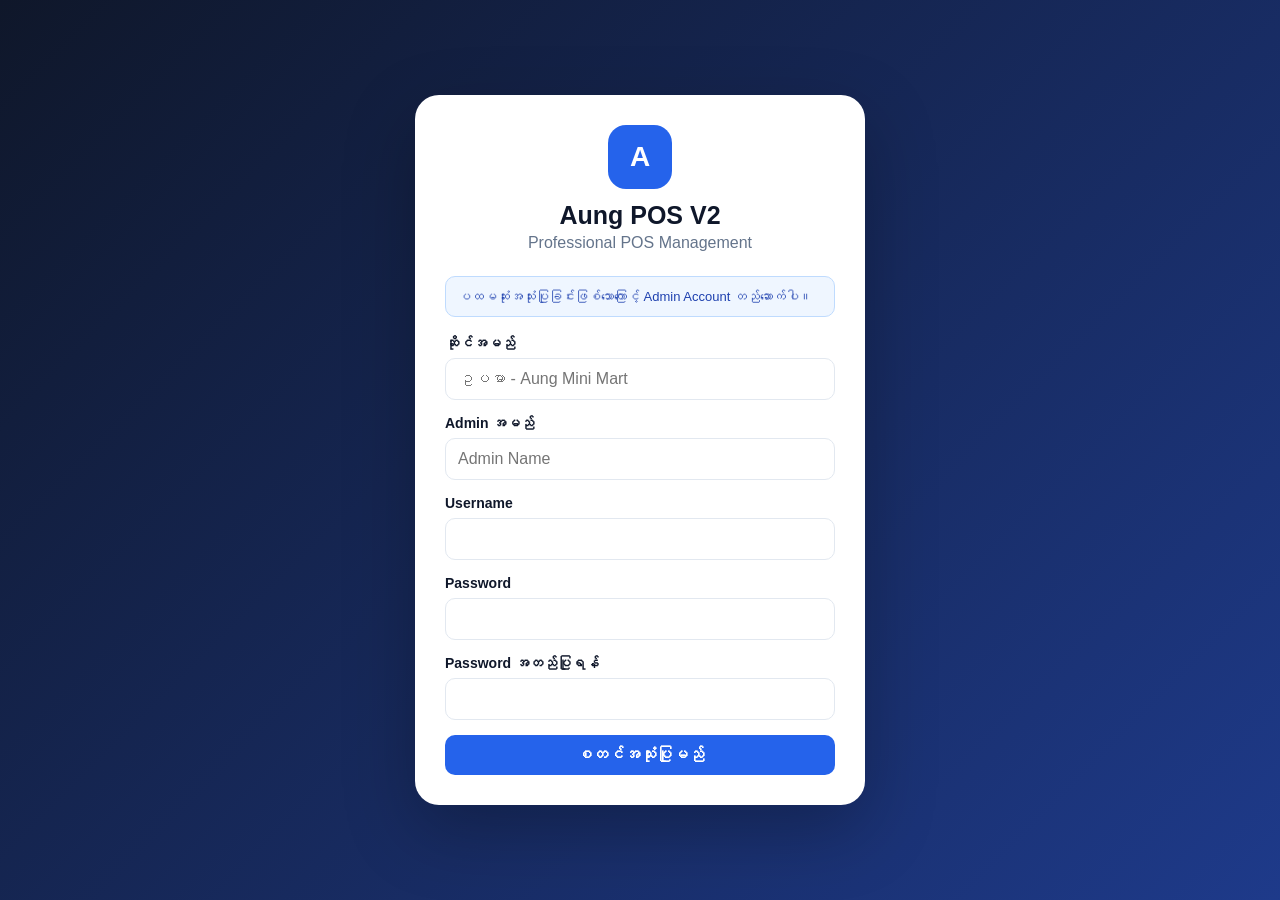
==== commit b90d3f3e: "Update index.html" ====
--- a/index.html
+++ b/index.html
@@ -2,935 +2,565 @@
 <html lang="my">
 <head>
 <meta charset="UTF-8">
-<meta name="viewport" content="width=device-width, initial-scale=1.0, maximum-scale=1.0">
+<meta name="viewport" content="width=device-width,initial-scale=1,viewport-fit=cover">
 <meta name="theme-color" content="#0f172a">
 <title>Aung POS V2</title>
 
 <style>
 :root{
   --primary:#2563eb;
-  --primary-dark:#1d4ed8;
+  --primary2:#1d4ed8;
+  --dark:#0f172a;
+  --dark2:#1e293b;
   --bg:#f1f5f9;
-  --card:#ffffff;
+  --card:#fff;
   --text:#0f172a;
   --muted:#64748b;
   --border:#e2e8f0;
-  --success:#16a34a;
-  --danger:#dc2626;
-  --warning:#d97706;
-  --sidebar:#0f172a;
-  --sidebar2:#111827;
-  --shadow:0 8px 25px rgba(15,23,42,.08);
-  --radius:14px;
-}
-
-*{
-  box-sizing:border-box;
+  --green:#16a34a;
+  --red:#dc2626;
+  --orange:#ea580c;
+  --purple:#7c3aed;
+  --shadow:0 8px 30px rgba(15,23,42,.08);
+  --radius:16px;
+}
+
+*{box-sizing:border-box}
+body{
   margin:0;
-  padding:0;
-}
-
-body{
   font-family:-apple-system,BlinkMacSystemFont,"Segoe UI","Noto Sans Myanmar",Arial,sans-serif;
   background:var(--bg);
   color:var(--text);
-  min-height:100vh;
-}
-
-button,input,select,textarea{
-  font:inherit;
-}
-
-button{
-  cursor:pointer;
-}
-
-.hidden{
-  display:none!important;
-}
-
-/* ================= LOGIN ================= */
-
+}
+button,input,select,textarea{font:inherit}
+button{cursor:pointer}
+.hidden{display:none!important}
+
+/* AUTH */
 .auth-screen{
   min-height:100vh;
   display:flex;
   align-items:center;
   justify-content:center;
   padding:20px;
-  background:
-    radial-gradient(circle at top right,#dbeafe,transparent 35%),
-    radial-gradient(circle at bottom left,#e0e7ff,transparent 35%),
-    #f8fafc;
-}
-
+  background:linear-gradient(135deg,#0f172a,#1e3a8a);
+}
 .auth-card{
-  width:100%;
-  max-width:430px;
-  background:#fff;
-  border:1px solid var(--border);
+  width:min(450px,100%);
+  background:white;
   border-radius:24px;
-  box-shadow:0 25px 70px rgba(15,23,42,.12);
-  padding:32px;
-}
-
-.brand-logo{
-  width:64px;
-  height:64px;
+  padding:30px;
+  box-shadow:0 25px 70px rgba(0,0,0,.25);
+}
+.brand{text-align:center;margin-bottom:24px}
+.brand-icon{
+  width:64px;height:64px;
+  margin:auto;
   border-radius:18px;
-  display:flex;
-  align-items:center;
-  justify-content:center;
-  background:linear-gradient(135deg,#2563eb,#7c3aed);
+  display:grid;
+  place-items:center;
+  background:var(--primary);
   color:white;
   font-size:28px;
   font-weight:800;
-  margin:0 auto 16px;
-}
-
-.auth-card h1{
-  text-align:center;
-  font-size:25px;
-  margin-bottom:6px;
-}
-
-.auth-subtitle{
-  text-align:center;
-  color:var(--muted);
-  margin-bottom:25px;
+}
+.brand h1{margin:12px 0 4px;font-size:25px}
+.brand p{margin:0;color:var(--muted)}
+
+.field{margin-bottom:15px}
+.field label{
+  display:block;
+  font-weight:700;
   font-size:14px;
-}
-
-.form-group{
-  margin-bottom:15px;
-}
-
-.form-group label{
-  display:block;
-  font-size:13px;
-  font-weight:700;
   margin-bottom:7px;
 }
-
 input,select,textarea{
   width:100%;
   border:1px solid var(--border);
+  border-radius:10px;
+  padding:11px 12px;
   background:#fff;
-  border-radius:10px;
-  padding:11px 13px;
+  color:var(--text);
   outline:none;
-  transition:.2s;
-}
-
+}
 input:focus,select:focus,textarea:focus{
   border-color:var(--primary);
   box-shadow:0 0 0 3px rgba(37,99,235,.1);
 }
 
-textarea{
-  resize:vertical;
-  min-height:80px;
-}
-
-.password-wrap{
-  position:relative;
-}
-
-.password-wrap input{
-  padding-right:45px;
-}
-
-.password-toggle{
-  position:absolute;
-  right:8px;
-  top:50%;
-  transform:translateY(-50%);
-  border:0;
-  background:none;
-  color:var(--muted);
-  padding:6px;
-}
-
 .btn{
   border:0;
   border-radius:10px;
-  padding:11px 15px;
+  padding:11px 16px;
   font-weight:700;
   display:inline-flex;
   align-items:center;
   justify-content:center;
   gap:7px;
-  transition:.15s;
-}
-
-.btn:active{
-  transform:scale(.98);
-}
-
-.btn-primary{
-  background:var(--primary);
-  color:white;
-}
-
-.btn-primary:hover{
-  background:var(--primary-dark);
-}
-
-.btn-success{
-  background:var(--success);
-  color:white;
-}
-
-.btn-danger{
-  background:var(--danger);
-  color:white;
-}
-
-.btn-warning{
-  background:var(--warning);
-  color:white;
-}
-
-.btn-secondary{
-  background:#e2e8f0;
-  color:#334155;
-}
-
-.btn-outline{
-  background:white;
-  border:1px solid var(--border);
-  color:#334155;
-}
-
-.btn-block{
-  width:100%;
-}
-
-.auth-note{
-  margin-top:18px;
+}
+.btn-primary{background:var(--primary);color:#fff}
+.btn-primary:hover{background:var(--primary2)}
+.btn-secondary{background:#e2e8f0;color:#0f172a}
+.btn-success{background:var(--green);color:#fff}
+.btn-danger{background:var(--red);color:#fff}
+.btn-warning{background:#f59e0b;color:#fff}
+.btn-purple{background:var(--purple);color:#fff}
+.btn-block{width:100%}
+.btn-sm{padding:7px 10px;font-size:13px}
+
+.setup-note,.login-note{
+  background:#eff6ff;
+  border:1px solid #bfdbfe;
+  color:#1e40af;
   padding:12px;
   border-radius:10px;
-  background:#f8fafc;
-  color:var(--muted);
-  font-size:12px;
-  line-height:1.6;
-}
-
-/* ================= APP ================= */
-
-.app-shell{
-  min-height:100vh;
-  display:flex;
-}
-
+  font-size:13px;
+  margin-bottom:18px;
+}
+
+/* APP */
+.app{min-height:100vh}
 .sidebar{
+  position:fixed;
+  left:0;top:0;bottom:0;
   width:250px;
-  background:var(--sidebar);
+  background:var(--dark);
   color:#fff;
-  position:fixed;
-  left:0;
-  top:0;
-  bottom:0;
-  z-index:100;
+  z-index:50;
   overflow-y:auto;
-  transition:.25s;
-}
-
-.sidebar-brand{
-  padding:20px 18px;
+}
+.side-brand{
+  padding:22px 18px;
   border-bottom:1px solid rgba(255,255,255,.08);
 }
-
-.sidebar-brand strong{
-  font-size:19px;
+.side-brand strong{font-size:19px}
+.side-brand small{
   display:block;
-}
-
-.sidebar-brand span{
+  color:#94a3b8;
+  margin-top:4px;
+}
+.nav-title{
+  padding:18px 18px 7px;
   font-size:11px;
-  color:#94a3b8;
-}
-
-.nav-section{
-  padding:15px 12px 5px;
   color:#64748b;
-  font-size:10px;
   font-weight:800;
-  letter-spacing:.08em;
-}
-
+  letter-spacing:.8px;
+}
 .nav-item{
   margin:3px 10px;
   padding:11px 12px;
-  border-radius:9px;
+  border-radius:10px;
   color:#cbd5e1;
   display:flex;
+  gap:10px;
   align-items:center;
-  gap:10px;
-  font-size:13px;
+  text-decoration:none;
   cursor:pointer;
 }
-
-.nav-item:hover{
-  background:rgba(255,255,255,.07);
+.nav-item:hover,.nav-item.active{
+  background:#1e40af;
   color:#fff;
 }
-
-.nav-item.active{
-  background:#2563eb;
-  color:#fff;
-}
-
-.main-area{
+.main{
   margin-left:250px;
-  width:calc(100% - 250px);
-  min-width:0;
-}
-
+  min-height:100vh;
+}
 .topbar{
-  height:65px;
-  background:#fff;
+  position:sticky;
+  top:0;
+  z-index:30;
+  height:68px;
+  background:rgba(255,255,255,.95);
+  backdrop-filter:blur(12px);
   border-bottom:1px solid var(--border);
   display:flex;
   align-items:center;
   justify-content:space-between;
   padding:0 22px;
-  position:sticky;
-  top:0;
-  z-index:50;
-}
-
-.topbar-left{
+}
+.top-left{display:flex;align-items:center;gap:12px}
+.menu-btn{display:none}
+.user-chip{
   display:flex;
   align-items:center;
-  gap:12px;
-}
-
-.mobile-menu{
-  display:none;
-  border:0;
-  background:#f1f5f9;
-  width:38px;
-  height:38px;
-  border-radius:9px;
-}
-
-.page-content{
-  padding:22px;
-  max-width:1600px;
-  margin:auto;
-}
-
-.user-info{
+  gap:9px;
+  background:#f8fafc;
+  border:1px solid var(--border);
+  padding:7px 11px;
+  border-radius:12px;
+}
+.avatar{
+  width:34px;height:34px;
+  border-radius:50%;
+  background:var(--primary);
+  color:#fff;
+  display:grid;
+  place-items:center;
+  font-weight:800;
+}
+.content{padding:24px}
+.page-head{
+  display:flex;
+  justify-content:space-between;
+  gap:15px;
+  align-items:center;
+  margin-bottom:20px;
+}
+.page-head h2{margin:0;font-size:24px}
+.page-head p{margin:5px 0 0;color:var(--muted)}
+
+.cards{
+  display:grid;
+  grid-template-columns:repeat(4,1fr);
+  gap:15px;
+}
+.stat-card{
+  background:white;
+  border:1px solid var(--border);
+  border-radius:var(--radius);
+  padding:18px;
+  box-shadow:var(--shadow);
+}
+.stat-card .label{color:var(--muted);font-size:13px}
+.stat-card .value{font-size:25px;font-weight:800;margin-top:7px}
+.stat-icon{
+  float:right;
+  width:40px;height:40px;
+  border-radius:12px;
+  display:grid;
+  place-items:center;
+  background:#eff6ff;
+}
+
+.grid2{display:grid;grid-template-columns:1fr 1fr;gap:18px}
+.grid3{display:grid;grid-template-columns:repeat(3,1fr);gap:15px}
+.panel{
+  background:#fff;
+  border:1px solid var(--border);
+  border-radius:var(--radius);
+  padding:18px;
+  box-shadow:var(--shadow);
+}
+.panel-title{
   display:flex;
   align-items:center;
+  justify-content:space-between;
+  margin-bottom:15px;
+}
+.panel-title h3{margin:0;font-size:17px}
+
+.table-wrap{overflow:auto}
+table{width:100%;border-collapse:collapse;min-width:650px}
+th,td{
+  padding:11px 10px;
+  border-bottom:1px solid var(--border);
+  text-align:left;
+  font-size:13px;
+}
+th{background:#f8fafc;color:#475569}
+.badge{
+  display:inline-flex;
+  padding:4px 8px;
+  border-radius:20px;
+  font-size:11px;
+  font-weight:800;
+}
+.badge-green{background:#dcfce7;color:#166534}
+.badge-red{background:#fee2e2;color:#991b1b}
+.badge-blue{background:#dbeafe;color:#1e40af}
+.badge-orange{background:#ffedd5;color:#9a3412}
+.badge-purple{background:#ede9fe;color:#6d28d9}
+
+.toolbar{
+  display:flex;
   gap:10px;
-}
-
-.user-avatar{
-  width:38px;
-  height:38px;
-  border-radius:50%;
-  background:#dbeafe;
-  color:#1d4ed8;
+  flex-wrap:wrap;
+  margin-bottom:15px;
+}
+.toolbar>*{flex:1;min-width:160px}
+
+.form-grid{
+  display:grid;
+  grid-template-columns:repeat(2,1fr);
+  gap:13px;
+}
+.form-grid-3{
+  display:grid;
+  grid-template-columns:repeat(3,1fr);
+  gap:13px;
+}
+.full{grid-column:1/-1}
+
+.empty{
+  text-align:center;
+  color:var(--muted);
+  padding:35px 15px;
+}
+
+/* POS */
+.pos-grid{
+  display:grid;
+  grid-template-columns:1.35fr .9fr;
+  gap:18px;
+}
+.product-grid{
+  display:grid;
+  grid-template-columns:repeat(3,1fr);
+  gap:12px;
+}
+.product-card{
+  border:1px solid var(--border);
+  border-radius:12px;
+  padding:13px;
+  background:#fff;
+  cursor:pointer;
+}
+.product-card:hover{border-color:var(--primary);box-shadow:0 5px 18px rgba(37,99,235,.1)}
+.product-card strong{display:block}
+.product-card small{color:var(--muted)}
+.product-price{font-weight:800;color:var(--primary);margin-top:7px}
+.cart{
+  position:sticky;
+  top:85px;
+}
+.cart-item{
   display:flex;
-  align-items:center;
-  justify-content:center;
-  font-weight:800;
-}
-
-.user-meta strong{
-  display:block;
-  font-size:13px;
-}
-
-.user-meta span{
-  color:var(--muted);
-  font-size:11px;
-}
-
-/* ================= COMMON ================= */
-
-.page-header{
+  justify-content:space-between;
+  gap:10px;
+  padding:10px 0;
+  border-bottom:1px solid var(--border);
+}
+.qty-controls{display:flex;align-items:center;gap:5px}
+.qty-controls button{
+  width:28px;height:28px;border:0;border-radius:7px;background:#e2e8f0;
+}
+.total-box{
+  margin-top:15px;
+  padding:15px;
+  background:#f8fafc;
+  border-radius:12px;
+}
+.total-line{
+  display:flex;
+  justify-content:space-between;
+  margin:7px 0;
+}
+.grand-total{
+  font-size:22px;
+  font-weight:900;
+  padding-top:10px;
+  border-top:2px solid var(--border);
+}
+
+/* SUBSCRIPTION */
+.subscription-hero{
+  background:linear-gradient(135deg,#172554,#2563eb);
+  color:white;
+  border-radius:20px;
+  padding:24px;
+  margin-bottom:18px;
+}
+.subscription-status{
   display:flex;
   justify-content:space-between;
   align-items:center;
   gap:15px;
-  margin-bottom:20px;
-}
-
-.page-title{
-  font-size:23px;
+}
+.days{
+  font-size:38px;
+  font-weight:900;
+}
+.plan-grid{
+  display:grid;
+  grid-template-columns:repeat(3,1fr);
+  gap:18px;
+}
+.plan{
+  position:relative;
+  background:white;
+  border:2px solid var(--border);
+  border-radius:18px;
+  padding:22px;
+  box-shadow:var(--shadow);
+}
+.plan.popular{border-color:var(--primary)}
+.plan.best{border-color:var(--purple)}
+.plan-tag{
+  position:absolute;
+  right:15px;top:15px;
+  padding:5px 9px;
+  border-radius:20px;
+  font-size:11px;
   font-weight:800;
-}
-
-.page-description{
-  color:var(--muted);
-  font-size:13px;
-  margin-top:4px;
-}
-
-.card{
-  background:var(--card);
-  border:1px solid var(--border);
-  border-radius:var(--radius);
-  box-shadow:var(--shadow);
-}
-
-.card-header{
-  padding:16px 18px;
-  border-bottom:1px solid var(--border);
-  display:flex;
-  align-items:center;
-  justify-content:space-between;
-  gap:10px;
-}
-
-.card-title{
-  font-weight:800;
-  font-size:15px;
-}
-
-.card-body{
-  padding:18px;
-}
-
-.stats-grid{
-  display:grid;
-  grid-template-columns:repeat(4,1fr);
-  gap:15px;
-  margin-bottom:18px;
-}
-
-.stat-card{
-  background:#fff;
+  background:#dbeafe;
+  color:#1e40af;
+}
+.plan h3{margin:0 0 8px}
+.plan-price{font-size:30px;font-weight:900}
+.plan-month{color:var(--muted);font-size:13px;margin-bottom:15px}
+.plan ul{padding-left:20px;color:#475569;line-height:1.9}
+.payment-box{
+  margin-top:18px;
+  background:#f8fafc;
   border:1px solid var(--border);
   border-radius:14px;
   padding:17px;
-  box-shadow:var(--shadow);
-}
-
-.stat-top{
-  display:flex;
-  justify-content:space-between;
-  align-items:center;
-  margin-bottom:13px;
-}
-
-.stat-icon{
-  width:38px;
-  height:38px;
-  border-radius:10px;
-  display:flex;
-  align-items:center;
-  justify-content:center;
-  background:#eff6ff;
-  color:#2563eb;
-  font-size:18px;
-}
-
-.stat-label{
-  color:var(--muted);
-  font-size:12px;
-}
-
-.stat-value{
-  font-size:22px;
-  font-weight:800;
-}
-
-.grid-2{
+}
+.payment-method{
   display:grid;
   grid-template-columns:1fr 1fr;
-  gap:18px;
-}
-
-.grid-3{
-  display:grid;
-  grid-template-columns:repeat(3,1fr);
-  gap:15px;
-}
-
-.toolbar{
-  display:flex;
-  gap:9px;
-  flex-wrap:wrap;
-}
-
-.table-wrap{
-  overflow-x:auto;
-}
-
-table{
-  width:100%;
-  border-collapse:collapse;
-  min-width:700px;
-}
-
-th,td{
-  padding:11px 12px;
-  border-bottom:1px solid var(--border);
-  text-align:left;
-  font-size:12px;
-}
-
-th{
-  background:#f8fafc;
-  color:#475569;
-  font-size:11px;
-}
-
-.text-right{
-  text-align:right;
-}
-
-.text-center{
+  gap:12px;
+}
+.pay-method{
+  border:2px solid var(--border);
+  border-radius:12px;
+  padding:15px;
+  cursor:pointer;
   text-align:center;
 }
-
-.muted{
-  color:var(--muted);
-}
-
-.success{
-  color:var(--success);
-}
-
-.danger{
-  color:var(--danger);
-}
-
-.warning{
-  color:var(--warning);
-}
-
-.badge{
-  display:inline-flex;
-  align-items:center;
-  padding:4px 8px;
-  border-radius:20px;
-  font-size:10px;
-  font-weight:800;
-  background:#e2e8f0;
-  color:#475569;
-}
-
-.badge-success{
-  background:#dcfce7;
-  color:#166534;
-}
-
-.badge-warning{
-  background:#fef3c7;
-  color:#92400e;
-}
-
-.badge-danger{
-  background:#fee2e2;
-  color:#991b1b;
-}
-
-.empty-state{
-  padding:35px 15px;
-  text-align:center;
-  color:var(--muted);
-}
-
-.action-buttons{
-  display:flex;
-  gap:5px;
-  flex-wrap:wrap;
-}
-
-.action-btn{
-  border:1px solid var(--border);
-  background:#fff;
-  border-radius:7px;
-  padding:6px 8px;
-  font-size:11px;
-}
-
-/* ================= SALES ================= */
-
-.sales-layout{
-  display:grid;
-  grid-template-columns:minmax(0,1.6fr) minmax(330px,.8fr);
-  gap:18px;
-}
-
-.product-grid{
-  display:grid;
-  grid-template-columns:repeat(4,1fr);
-  gap:10px;
-  margin-top:15px;
-}
-
-.product-card{
-  background:#fff;
-  border:1px solid var(--border);
-  border-radius:11px;
-  padding:12px;
-  cursor:pointer;
-  transition:.15s;
-}
-
-.product-card:hover{
+.pay-method.selected{
   border-color:var(--primary);
-  transform:translateY(-1px);
-}
-
-.product-card-name{
-  font-weight:800;
-  font-size:12px;
-  min-height:32px;
-}
-
-.product-card-price{
+  background:#eff6ff;
+}
+.pay-number{
+  font-size:20px;
+  font-weight:900;
   margin-top:7px;
-  color:var(--primary);
-  font-weight:800;
-}
-
-.product-card-stock{
-  margin-top:5px;
-  color:var(--muted);
-  font-size:10px;
-}
-
-.cart-panel{
-  position:sticky;
-  top:84px;
-  height:max-content;
-}
-
-.cart-items{
-  max-height:390px;
-  overflow-y:auto;
-}
-
-.cart-row{
-  padding:11px 0;
-  border-bottom:1px solid var(--border);
-}
-
-.cart-row-top{
-  display:flex;
-  justify-content:space-between;
-  gap:10px;
-}
-
-.cart-name{
-  font-weight:700;
-  font-size:12px;
-}
-
-.qty-controls{
-  display:flex;
-  align-items:center;
-  gap:5px;
-  margin-top:7px;
-}
-
-.qty-btn{
-  width:26px;
-  height:26px;
-  border:1px solid var(--border);
-  background:#fff;
-  border-radius:6px;
-}
-
-.qty-number{
-  min-width:25px;
-  text-align:center;
-  font-weight:700;
-}
-
-.cart-summary{
-  border-top:1px solid var(--border);
-  margin-top:10px;
-  padding-top:12px;
-}
-
-.summary-row{
-  display:flex;
-  justify-content:space-between;
-  padding:5px 0;
-  font-size:13px;
-}
-
-.summary-total{
-  font-size:18px;
-  font-weight:900;
-}
-
-/* ================= MODAL ================= */
-
+}
+
+/* MODAL */
 .modal-overlay{
   position:fixed;
   inset:0;
-  background:rgba(15,23,42,.55);
-  z-index:1000;
-  display:flex;
+  background:rgba(15,23,42,.6);
+  z-index:100;
+  display:none;
   align-items:center;
   justify-content:center;
-  padding:15px;
-}
-
+  padding:18px;
+}
+.modal-overlay.show{display:flex}
 .modal{
-  width:100%;
-  max-width:720px;
-  max-height:92vh;
-  overflow-y:auto;
-  background:#fff;
+  width:min(650px,100%);
+  max-height:90vh;
+  overflow:auto;
+  background:white;
   border-radius:18px;
-  box-shadow:0 30px 80px rgba(0,0,0,.2);
-}
-
-.modal-header{
-  padding:17px 20px;
-  border-bottom:1px solid var(--border);
+  box-shadow:0 30px 80px rgba(0,0,0,.3);
+}
+.modal-head{
   display:flex;
   justify-content:space-between;
-  align-items:center;
-}
-
-.modal-title{
-  font-size:17px;
-  font-weight:800;
-}
-
-.modal-subtitle{
-  color:var(--muted);
-  font-size:11px;
-  margin-top:3px;
-}
-
+  padding:18px;
+  border-bottom:1px solid var(--border);
+}
+.modal-head h3{margin:0}
+.modal-body{padding:18px}
 .modal-close{
   border:0;
   background:#f1f5f9;
-  width:34px;
-  height:34px;
+  width:34px;height:34px;
   border-radius:8px;
-  font-size:18px;
-}
-
-.modal-body{
-  padding:20px;
-}
-
-.modal-footer{
-  padding:14px 20px;
+}
+.modal-foot{
+  padding:15px 18px;
   border-top:1px solid var(--border);
   display:flex;
   justify-content:flex-end;
   gap:8px;
 }
 
-.form-grid{
-  display:grid;
-  grid-template-columns:1fr 1fr;
-  gap:14px;
-}
-
-.form-grid-3{
-  display:grid;
-  grid-template-columns:repeat(3,1fr);
-  gap:14px;
-}
-
-.full{
-  grid-column:1/-1;
-}
-
-.select-note{
-  font-size:10px;
-  color:var(--muted);
-  margin-top:5px;
-}
-
-/* ================= TOAST ================= */
-
-#toastContainer{
+/* TOAST */
+.toast-container{
   position:fixed;
   right:18px;
   bottom:18px;
-  z-index:2000;
-  display:flex;
-  flex-direction:column;
-  gap:8px;
-}
-
+  z-index:200;
+}
 .toast{
   background:#0f172a;
-  color:#fff;
+  color:white;
   padding:12px 15px;
   border-radius:10px;
+  margin-top:8px;
   box-shadow:0 10px 30px rgba(0,0,0,.2);
+}
+
+/* PRINT */
+#printArea{display:none}
+.receipt{
+  width:100%;
+  max-width:380px;
+  margin:auto;
+  font-family:monospace;
+  color:#000;
   font-size:12px;
-  animation:toastIn .2s ease;
-}
-
-.toast.success{
-  background:#166534;
-  color:#fff;
-}
-
-.toast.error{
-  background:#991b1b;
-  color:#fff;
-}
-
-@keyframes toastIn{
-  from{transform:translateY(10px);opacity:0}
-  to{transform:translateY(0);opacity:1}
-}
-
-/* ================= SETTINGS ================= */
-
-.settings-grid{
-  display:grid;
-  grid-template-columns:repeat(2,1fr);
-  gap:18px;
-}
-
-.setting-item{
-  padding:15px;
-  border:1px solid var(--border);
-  border-radius:12px;
-  margin-bottom:10px;
-}
-
-.setting-item strong{
-  display:block;
-  margin-bottom:4px;
-}
-
-.setting-item p{
-  font-size:12px;
-  color:var(--muted);
-  margin-bottom:10px;
-}
-
-/* ================= PRINT ================= */
-
-#printArea{
-  display:none;
-}
-
+}
+.receipt.center{text-align:center}
+.receipt-row{
+  display:flex;
+  justify-content:space-between;
+  gap:8px;
+}
+.receipt-line{
+  border-top:1px dashed #000;
+  margin:8px 0;
+}
+.receipt-total{font-size:17px;font-weight:900}
+.receipt-logo{font-size:21px;font-weight:900}
+.receipt small{font-size:10px}
+
+@media(max-width:1100px){
+  .cards{grid-template-columns:repeat(2,1fr)}
+  .product-grid{grid-template-columns:repeat(2,1fr)}
+  .plan-grid{grid-template-columns:1fr}
+}
+@media(max-width:850px){
+  .sidebar{
+    transform:translateX(-100%);
+    transition:.25s;
+  }
+  .sidebar.open{transform:translateX(0)}
+  .main{margin-left:0}
+  .menu-btn{
+    display:grid;
+    place-items:center;
+    width:40px;height:40px;
+    border:0;
+    background:#f1f5f9;
+    border-radius:9px;
+  }
+  .grid2,.pos-grid{grid-template-columns:1fr}
+  .cart{position:static}
+}
+@media(max-width:600px){
+  .content{padding:15px}
+  .cards{grid-template-columns:1fr 1fr;gap:10px}
+  .stat-card{padding:13px}
+  .stat-card .value{font-size:19px}
+  .form-grid,.form-grid-3{grid-template-columns:1fr}
+  .product-grid{grid-template-columns:1fr 1fr}
+  .page-head{align-items:flex-start}
+  .page-head h2{font-size:20px}
+  .topbar{padding:0 12px}
+  .user-chip small{display:none}
+}
+
+/* PRINT CSS */
 @media print{
-  body *{
-    visibility:hidden!important;
-  }
-
-  #printArea,
-  #printArea *{
-    visibility:visible!important;
-  }
-
+  body *{visibility:hidden!important}
+  #printArea,#printArea *{visibility:visible!important}
   #printArea{
     display:block!important;
     position:absolute;
-    left:0;
-    top:0;
+    left:0;top:0;
     width:100%;
-    padding:10px;
-    color:#000;
-  }
-}
-
-/* ================= RESPONSIVE ================= */
-
-@media(max-width:1100px){
-  .stats-grid{
-    grid-template-columns:repeat(2,1fr);
-  }
-
-  .product-grid{
-    grid-template-columns:repeat(3,1fr);
-  }
-
-  .form-grid-3{
-    grid-template-columns:1fr 1fr;
-  }
-}
-
-@media(max-width:850px){
-  .sidebar{
-    transform:translateX(-100%);
-  }
-
-  .sidebar.open{
-    transform:translateX(0);
-  }
-
-  .main-area{
-    margin-left:0;
-    width:100%;
-  }
-
-  .mobile-menu{
-    display:block;
-  }
-
-  .grid-2,
-  .settings-grid{
-    grid-template-columns:1fr;
-  }
-
-  .sales-layout{
-    grid-template-columns:1fr;
-  }
-
-  .cart-panel{
-    position:static;
-  }
-
-  .product-grid{
-    grid-template-columns:repeat(3,1fr);
-  }
-}
-
-@media(max-width:600px){
-  .page-content{
-    padding:13px;
-  }
-
-  .topbar{
-    padding:0 12px;
-  }
-
-  .user-meta{
-    display:none;
-  }
-
-  .stats-grid{
-    grid-template-columns:1fr 1fr;
-    gap:9px;
-  }
-
-  .stat-card{
-    padding:13px;
-  }
-
-  .stat-value{
-    font-size:18px;
-  }
-
-  .product-grid{
-    grid-template-columns:repeat(2,1fr);
-  }
-
-  .form-grid,
-  .form-grid-3{
-    grid-template-columns:1fr;
-  }
-
-  .page-header{
-    align-items:flex-start;
-    flex-direction:column;
-  }
-
-  .auth-card{
-    padding:24px 18px;
+    margin:0;
+    padding:0;
+  }
+  @page{
+    size:80mm auto;
+    margin:3mm;
   }
 }
 </style>
@@ -938,519 +568,292 @@
 
 <body>
 
-<!-- =========================================================
-     FIRST SETUP
-========================================================= -->
+<!-- ================= AUTH ================= -->
 
 <div id="setupScreen" class="auth-screen hidden">
   <div class="auth-card">
-
-    <div class="brand-logo">AP</div>
-
-    <h1>Aung POS V2</h1>
-    <div class="auth-subtitle">
-      ပထမဆုံးအသုံးပြုရန် Shop Setup ပြုလုပ်ပါ
+    <div class="brand">
+      <div class="brand-icon">A</div>
+      <h1>Aung POS V2</h1>
+      <p>Professional POS Management</p>
     </div>
 
-    <form id="setupForm">
-
-      <div class="form-group">
-        <label>Shop Name</label>
-        <input id="setupShopName" required placeholder="ဥပမာ - Aung Mini Mart">
-      </div>
-
-      <div class="form-group">
-        <label>Admin Name</label>
-        <input id="setupAdminName" required placeholder="Admin အမည်">
-      </div>
-
-      <div class="form-group">
-        <label>Admin Username</label>
-        <input id="setupUsername" required autocomplete="username" placeholder="Login Username">
-      </div>
-
-      <div class="form-group">
-        <label>Admin Password</label>
-        <div class="password-wrap">
-          <input id="setupPassword" type="password" required minlength="6" autocomplete="new-password" placeholder="အနည်းဆုံး ၆ လုံး">
-          <button type="button" class="password-toggle" onclick="togglePassword('setupPassword',this)">👁</button>
-        </div>
-      </div>
-
-      <div class="form-group">
-        <label>Confirm Password</label>
-        <div class="password-wrap">
-          <input id="setupPassword2" type="password" required minlength="6" autocomplete="new-password" placeholder="Password ပြန်ထည့်ပါ">
-          <button type="button" class="password-toggle" onclick="togglePassword('setupPassword2',this)">👁</button>
-        </div>
-      </div>
-
-      <button class="btn btn-primary btn-block" type="submit">
-        🚀 POS စတင်အသုံးပြုမည်
-      </button>
-
-    </form>
-
-    <div class="auth-note">
-      🔒 Password ကို browser ထဲမှာ hashed ပုံစံနဲ့ သိမ်းထားပါမယ်။
-      <br>
-      💾 လက်ရှိ Version သည် Offline / LocalStorage အခြေခံဖြစ်ပါတယ်။
+    <div class="setup-note">
+      ပထမဆုံးအသုံးပြုခြင်းဖြစ်သောကြောင့် Admin Account တည်ဆောက်ပါ။
     </div>
 
+    <div class="field">
+      <label>ဆိုင်အမည်</label>
+      <input id="setupShop" placeholder="ဥပမာ - Aung Mini Mart">
+    </div>
+
+    <div class="field">
+      <label>Admin အမည်</label>
+      <input id="setupAdminName" placeholder="Admin Name">
+    </div>
+
+    <div class="field">
+      <label>Username</label>
+      <input id="setupUsername" autocomplete="username">
+    </div>
+
+    <div class="field">
+      <label>Password</label>
+      <input id="setupPassword" type="password" autocomplete="new-password">
+    </div>
+
+    <div class="field">
+      <label>Password အတည်ပြုရန်</label>
+      <input id="setupPassword2" type="password" autocomplete="new-password">
+    </div>
+
+    <button class="btn btn-primary btn-block" onclick="createFirstAdmin()">
+      စတင်အသုံးပြုမည်
+    </button>
   </div>
 </div>
 
-
-<!-- =========================================================
-     LOGIN
-========================================================= -->
-
 <div id="loginScreen" class="auth-screen hidden">
   <div class="auth-card">
-
-    <div class="brand-logo">AP</div>
-
-    <h1>Aung POS V2</h1>
-    <div id="loginShopName" class="auth-subtitle">
-      Professional POS Management
+    <div class="brand">
+      <div class="brand-icon">A</div>
+      <h1>Aung POS V2</h1>
+      <p id="loginShopName">Professional POS Management</p>
     </div>
 
-    <form id="loginForm">
-
-      <div class="form-group">
-        <label>Username</label>
-        <input id="loginUsername" required autocomplete="username" placeholder="Username">
-      </div>
-
-      <div class="form-group">
-        <label>Password</label>
-        <div class="password-wrap">
-          <input id="loginPassword" type="password" required autocomplete="current-password" placeholder="Password">
-          <button type="button" class="password-toggle" onclick="togglePassword('loginPassword',this)">👁</button>
-        </div>
-      </div>
-
-      <button class="btn btn-primary btn-block" type="submit">
-        🔐 Login
-      </button>
-
-    </form>
-
-    <div class="auth-note">
-      သင့် Account Password ကို မေ့သွားပါက Shop Administrator ကို ဆက်သွယ်ပါ။
+    <div class="login-note">
+      သင့် Username နှင့် Password ဖြင့် Login ဝင်ပါ။
     </div>
 
+    <div class="field">
+      <label>Username</label>
+      <input id="loginUsername" autocomplete="username">
+    </div>
+
+    <div class="field">
+      <label>Password</label>
+      <input id="loginPassword" type="password" autocomplete="current-password">
+    </div>
+
+    <button class="btn btn-primary btn-block" onclick="login()">
+      Login
+    </button>
   </div>
 </div>
 
-
-<!-- =========================================================
-     MAIN APP
-========================================================= -->
-
-<div id="appShell" class="app-shell hidden">
+<!-- ================= APP ================= -->
+
+<div id="app" class="app hidden">
 
   <aside id="sidebar" class="sidebar">
-
-    <div class="sidebar-brand">
+    <div class="side-brand">
       <strong>🧾 Aung POS V2</strong>
-      <span id="sideShopName">Professional POS</span>
+      <small id="sideShopName">Professional POS</small>
     </div>
 
-    <div class="nav-section">WORKSPACE</div>
-
-    <div class="nav-item active" data-section="dashboard">
-      🏠 <span>Dashboard</span>
-    </div>
-
-    <div class="nav-item" data-section="sales">
-      🛒 <span>Sales / POS</span>
-    </div>
-
-    <div class="nav-section">INVENTORY</div>
-
-    <div class="nav-item" data-section="products">
-      📦 <span>Products</span>
-    </div>
-
-    <div class="nav-item" data-section="purchases">
-      📥 <span>Purchases</span>
-    </div>
-
-    <div class="nav-item" data-section="stock">
-      📊 <span>Stock</span>
-    </div>
-
-    <div class="nav-section">CUSTOMERS</div>
-
-    <div class="nav-item" data-section="customers">
-      👤 <span>Customers</span>
-    </div>
-
-    <div class="nav-item" data-section="suppliers">
-      🏢 <span>Suppliers</span>
-    </div>
-
-    <div class="nav-item" data-section="debts">
-      💳 <span>Debts</span>
-    </div>
-
-    <div class="nav-section">FINANCE</div>
-
-    <div class="nav-item" data-section="expenses">
-      💸 <span>Expenses</span>
-    </div>
-
-    <div class="nav-item" data-section="employees">
-      👨‍💼 <span>Employees</span>
-    </div>
-
-    <div class="nav-item" data-section="reports">
-      📈 <span>Reports</span>
-    </div>
-
-    <div class="nav-section">ADMINISTRATION</div>
-
-    <div class="nav-item" data-section="users">
-      👥 <span>Users & Roles</span>
-    </div>
-
-    <div class="nav-item" data-section="settings">
-      ⚙️ <span>Settings</span>
-    </div>
-
+    <div class="nav-title">WORKSPACE</div>
+
+    <div class="nav-item" data-section="dashboard" onclick="showSection('dashboard')">🏠 Dashboard</div>
+    <div class="nav-item" data-section="sales" onclick="showSection('sales')">🛒 Sales / POS</div>
+    <div class="nav-item" data-section="products" onclick="showSection('products')">📦 Products</div>
+    <div class="nav-item" data-section="purchases" onclick="showSection('purchases')">🚚 Purchases</div>
+    <div class="nav-item" data-section="stock" onclick="showSection('stock')">📊 Stock</div>
+    <div class="nav-item" data-section="customers" onclick="showSection('customers')">👥 Customers</div>
+    <div class="nav-item" data-section="suppliers" onclick="showSection('suppliers')">🏢 Suppliers</div>
+    <div class="nav-item" data-section="debts" onclick="showSection('debts')">💳 Debts</div>
+    <div class="nav-item" data-section="expenses" onclick="showSection('expenses')">💰 Expenses</div>
+    <div class="nav-item" data-section="employees" onclick="showSection('employees')">👨‍💼 Employees</div>
+    <div class="nav-item" data-section="reports" onclick="showSection('reports')">📈 Reports</div>
+
+    <div class="nav-title">ACCOUNT</div>
+
+    <div class="nav-item" data-section="subscription" onclick="showSection('subscription')">💎 Subscription</div>
+    <div class="nav-item" data-section="users" onclick="showSection('users')">👤 Users</div>
+    <div class="nav-item" data-section="settings" onclick="showSection('settings')">⚙️ Settings</div>
   </aside>
 
-
-  <main class="main-area">
+  <main class="main">
 
     <header class="topbar">
-
-      <div class="topbar-left">
-        <button id="mobileMenuBtn" class="mobile-menu">☰</button>
-
+      <div class="top-left">
+        <button class="menu-btn" onclick="toggleSidebar()">☰</button>
+        <strong id="topPageTitle">Dashboard</strong>
+      </div>
+
+      <div class="user-chip">
+        <div class="avatar" id="userAvatar">A</div>
         <div>
-          <strong id="topPageTitle">Dashboard</strong>
-        </div>
+          <strong id="currentUserName">Admin</strong>
+          <small id="currentUserRole" style="display:block;color:#64748b">Admin</small>
+        </div>
+        <button class="btn btn-secondary btn-sm" onclick="logout()">Logout</button>
       </div>
-
-      <div class="user-info">
-
-        <div class="user-avatar" id="userAvatar">A</div>
-
-        <div class="user-meta">
-          <strong id="topUserName">Admin</strong>
-          <span id="topUserRole">Admin</span>
-        </div>
-
-        <button id="logoutBtn" class="btn btn-secondary">
-          Logout
-        </button>
-
-      </div>
-
     </header>
 
-
-    <div class="page-content">
-
-      <!-- =====================================================
-           DASHBOARD
-      ====================================================== -->
-
-      <section id="section-dashboard" class="app-section">
-
-        <div class="page-header">
-
+    <div class="content">
+
+      <!-- DASHBOARD -->
+      <section id="section-dashboard" class="page-section">
+        <div class="page-head">
           <div>
-            <div class="page-title">
-              Dashboard
+            <h2>Dashboard</h2>
+            <p id="welcomeShopName">Business Overview</p>
+          </div>
+        </div>
+
+        <div class="cards">
+          <div class="stat-card">
+            <div class="stat-icon">💵</div>
+            <div class="label">ယနေ့အရောင်း</div>
+            <div class="value" id="todaySales">0 Ks</div>
+          </div>
+          <div class="stat-card">
+            <div class="stat-icon">📈</div>
+            <div class="label">ယနေ့ Gross Profit</div>
+            <div class="value" id="todayProfit">0 Ks</div>
+          </div>
+          <div class="stat-card">
+            <div class="stat-icon">🚚</div>
+            <div class="label">ယနေ့ Purchase</div>
+            <div class="value" id="todayPurchase">0 Ks</div>
+          </div>
+          <div class="stat-card">
+            <div class="stat-icon">💸</div>
+            <div class="label">ယနေ့ Expense</div>
+            <div class="value" id="todayExpense">0 Ks</div>
+          </div>
+          <div class="stat-card">
+            <div class="stat-icon">📦</div>
+            <div class="label">Products</div>
+            <div class="value" id="totalProducts">0</div>
+          </div>
+          <div class="stat-card">
+            <div class="stat-icon">⚠️</div>
+            <div class="label">Low Stock</div>
+            <div class="value" id="lowStockCount">0</div>
+          </div>
+          <div class="stat-card">
+            <div class="stat-icon">⏰</div>
+            <div class="label">Expiry Alert</div>
+            <div class="value" id="expiryCount">0</div>
+          </div>
+          <div class="stat-card">
+            <div class="stat-icon">👥</div>
+            <div class="label">Customers</div>
+            <div class="value" id="totalCustomers">0</div>
+          </div>
+        </div>
+
+        <br>
+
+        <div class="grid2">
+          <div class="panel">
+            <div class="panel-title"><h3>Recent Sales</h3></div>
+            <div id="recentSales"></div>
+          </div>
+          <div class="panel">
+            <div class="panel-title"><h3>Alerts</h3></div>
+            <div id="dashboardAlerts"></div>
+          </div>
+        </div>
+      </section>
+
+      <!-- SALES -->
+      <section id="section-sales" class="page-section hidden">
+        <div class="page-head">
+          <div>
+            <h2>Sales / POS</h2>
+            <p>ရောင်းချမှုနှင့် Receipt</p>
+          </div>
+          <button class="btn btn-secondary" onclick="clearCart()">🗑 Clear Cart</button>
+        </div>
+
+        <div class="pos-grid">
+          <div class="panel">
+            <div class="toolbar">
+              <input id="salesSearch" placeholder="Product / Barcode ရှာရန်" oninput="renderPOSProducts()">
+              <select id="salesCategory" onchange="renderPOSProducts()">
+                <option value="">Category အားလုံး</option>
+              </select>
             </div>
-
-            <div class="page-description">
-              Welcome back, <span id="welcomeShopName"></span>
+            <div id="salesProducts" class="product-grid"></div>
+          </div>
+
+          <div class="panel cart">
+            <div class="panel-title">
+              <h3>🛒 Cart</h3>
+              <span class="badge badge-blue" id="cartCount">0 Items</span>
             </div>
-          </div>
-
-          <button class="btn btn-primary" onclick="goSection('sales')">
-            + New Sale
-          </button>
-
-        </div>
-
-
-        <div class="stats-grid">
-
-          <div class="stat-card">
-            <div class="stat-top">
-              <span class="stat-label">Today's Sales</span>
-              <div class="stat-icon">💰</div>
-            </div>
-            <div id="todaySales" class="stat-value">0</div>
-          </div>
-
-          <div class="stat-card">
-            <div class="stat-top">
-              <span class="stat-label">Gross Profit</span>
-              <div class="stat-icon">📈</div>
-            </div>
-            <div id="todayProfit" class="stat-value">0</div>
-          </div>
-
-          <div class="stat-card">
-            <div class="stat-top">
-              <span class="stat-label">Purchases</span>
-              <div class="stat-icon">📥</div>
-            </div>
-            <div id="todayPurchase" class="stat-value">0</div>
-          </div>
-
-          <div class="stat-card">
-            <div class="stat-top">
-              <span class="stat-label">Expenses</span>
-              <div class="stat-icon">💸</div>
-            </div>
-            <div id="todayExpense" class="stat-value">0</div>
-          </div>
-
-          <div class="stat-card">
-            <div class="stat-top">
-              <span class="stat-label">Products</span>
-              <div class="stat-icon">📦</div>
-            </div>
-            <div id="totalProducts" class="stat-value">0</div>
-          </div>
-
-          <div class="stat-card">
-            <div class="stat-top">
-              <span class="stat-label">Low Stock</span>
-              <div class="stat-icon">⚠️</div>
-            </div>
-            <div id="lowStockCount" class="stat-value">0</div>
-          </div>
-
-          <div class="stat-card">
-            <div class="stat-top">
-              <span class="stat-label">Customers</span>
-              <div class="stat-icon">👤</div>
-            </div>
-            <div id="totalCustomers" class="stat-value">0</div>
-          </div>
-
-          <div class="stat-card">
-            <div class="stat-top">
-              <span class="stat-label">Expiry Alerts</span>
-              <div class="stat-icon">⏰</div>
-            </div>
-            <div id="expiryCount" class="stat-value">0</div>
-          </div>
-
-        </div>
-
-
-        <div class="grid-2">
-
-          <div class="card">
-
-            <div class="card-header">
-              <div class="card-title">Recent Sales</div>
-              <button class="btn btn-outline" onclick="goSection('sales')">
-                View All
-              </button>
-            </div>
-
-            <div id="recentSales" class="card-body">
-            </div>
-
-          </div>
-
-
-          <div class="card">
-
-            <div class="card-header">
-              <div class="card-title">Business Alerts</div>
-            </div>
-
-            <div id="dashboardAlerts" class="card-body">
-            </div>
-
-          </div>
-
-        </div>
-
-      </section>
-
-
-      <!-- =====================================================
-           SALES
-      ====================================================== -->
-
-      <section id="section-sales" class="app-section hidden">
-
-        <div class="page-header">
-
-          <div>
-            <div class="page-title">Sales / POS</div>
-            <div class="page-description">
-              ရောင်းအားနှင့် Invoice စီမံခန့်ခွဲမှု
-            </div>
-          </div>
-
-          <button id="newSaleBtn" class="btn btn-secondary">
-            Clear Sale
-          </button>
-
-        </div>
-
-
-        <div class="sales-layout">
-
-          <div class="card">
-
-            <div class="card-header">
-
-              <div class="toolbar" style="width:100%">
-
-                <input
-                  id="salesSearch"
-                  placeholder="🔍 Product name / barcode..."
-                  style="flex:1;min-width:180px"
-                >
-
-                <select id="salesCategory" style="width:170px">
-                  <option value="">All Categories</option>
-                </select>
-
+
+            <div id="cartItems"></div>
+
+            <div class="total-box">
+              <div class="total-line">
+                <span>Subtotal</span>
+                <strong id="cartSubtotal">0 Ks</strong>
               </div>
 
-            </div>
-
-            <div class="card-body">
-
-              <div id="salesProducts" class="product-grid">
+              <div class="field">
+                <label>Discount</label>
+                <input id="saleDiscount" type="number" value="0" min="0" oninput="renderCart()">
               </div>
 
-            </div>
-
-          </div>
-
-
-          <div class="card cart-panel">
-
-            <div class="card-header">
-              <div class="card-title">
-                🛒 Current Sale
+              <div class="total-line grand-total">
+                <span>Total</span>
+                <strong id="cartTotal">0 Ks</strong>
               </div>
 
-              <span id="cartCount" class="badge">0 Items</span>
-            </div>
-
-            <div class="card-body">
-
-              <div class="form-group">
+              <div class="field">
                 <label>Customer</label>
-
                 <select id="saleCustomer">
                   <option value="">Walk-in Customer</option>
                 </select>
               </div>
 
-              <div id="cartItems" class="cart-items">
+              <div class="field">
+                <label>Payment</label>
+                <select id="salePayment">
+                  <option value="Cash">Cash</option>
+                  <option value="KPay">KPay</option>
+                  <option value="WavePay">WavePay</option>
+                  <option value="Bank">Bank</option>
+                  <option value="Credit">Credit / Due</option>
+                </select>
               </div>
 
-              <div class="cart-summary">
-
-                <div class="summary-row">
-                  <span>Subtotal</span>
-                  <strong id="cartSubtotal">0</strong>
-                </div>
-
-                <div class="form-group" style="margin-top:8px">
-                  <label>Discount</label>
-                  <input id="saleDiscount" type="number" min="0" value="0">
-                </div>
-
-                <div class="summary-row summary-total">
-                  <span>Total</span>
-                  <span id="cartTotal">0</span>
-                </div>
-
-                <div class="form-group" style="margin-top:12px">
-                  <label>Payment Method</label>
-
-                  <select id="salePayment">
-                    <option value="Cash">Cash</option>
-                    <option value="KBZ Pay">KBZ Pay</option>
-                    <option value="Wave Pay">Wave Pay</option>
-                    <option value="Bank">Bank</option>
-                    <option value="Credit">Credit / Due</option>
-                  </select>
-
-                </div>
-
-                <button id="checkoutBtn" class="btn btn-success btn-block">
-                  💵 Complete Sale
-                </button>
-
-              </div>
-
+              <button class="btn btn-success btn-block" onclick="checkout()">
+                💳 Checkout & Print
+              </button>
             </div>
-
-          </div>
-
-        </div>
-
+          </div>
+        </div>
       </section>
 
-
-      <!-- =====================================================
-           PRODUCTS
-      ====================================================== -->
-
-      <section id="section-products" class="app-section hidden">
-
-        <div class="page-header">
-
+      <!-- PRODUCTS -->
+      <section id="section-products" class="page-section hidden">
+        <div class="page-head">
           <div>
-            <div class="page-title">Products</div>
-            <div class="page-description">
-              Product Master / Pricing / Stock
-            </div>
-          </div>
-
-          <button id="addProductBtn" class="btn btn-primary">
-            + Add Product
-          </button>
-
-        </div>
-
-
-        <div class="card">
-
-          <div class="card-header">
-
-            <div class="toolbar" style="width:100%">
-
-              <input id="productSearch" placeholder="🔍 Search product..." style="flex:1">
-
-              <select id="productCategoryFilter" style="width:180px">
-                <option value="">All Categories</option>
-              </select>
-
-              <select id="stockFilter" style="width:150px">
-                <option value="">All Stock</option>
-                <option value="low">Low Stock</option>
-                <option value="out">Out of Stock</option>
-              </select>
-
-            </div>
-
+            <h2>Products</h2>
+            <p>Product Master Data</p>
+          </div>
+          <button class="btn btn-primary" onclick="openProductModal()">＋ Product</button>
+        </div>
+
+        <div class="panel">
+          <div class="toolbar">
+            <input id="productSearch" placeholder="Product ရှာရန်" oninput="renderProductsTable()">
+            <select id="productCategoryFilter" onchange="renderProductsTable()">
+              <option value="">Category အားလုံး</option>
+            </select>
+            <select id="stockFilter" onchange="renderProductsTable()">
+              <option value="">Stock Filter</option>
+              <option value="low">Low Stock</option>
+              <option value="out">Out of Stock</option>
+            </select>
           </div>
 
           <div class="table-wrap">
-
             <table>
-
               <thead>
                 <tr>
                   <th>Product</th>
@@ -1458,903 +861,525 @@
                   <th>Unit</th>
                   <th>Buy</th>
                   <th>Retail</th>
-                  <th>Wholesale</th>
                   <th>Stock</th>
                   <th>Expiry</th>
                   <th>Action</th>
                 </tr>
               </thead>
-
               <tbody id="productsTableBody"></tbody>
-
             </table>
-
-          </div>
-
-        </div>
-
+          </div>
+        </div>
       </section>
 
-
-      <!-- =====================================================
-           PURCHASES
-      ====================================================== -->
-
-      <section id="section-purchases" class="app-section hidden">
-
-        <div class="page-header">
-
+      <!-- PURCHASES -->
+      <section id="section-purchases" class="page-section hidden">
+        <div class="page-head">
           <div>
-            <div class="page-title">Purchases</div>
-            <div class="page-description">
-              Stock In / Supplier Purchases
-            </div>
-          </div>
-
-          <button id="newPurchaseBtn" class="btn btn-primary">
-            + New Purchase
-          </button>
-
-        </div>
-
-
-        <div class="stats-grid">
-
-          <div class="stat-card">
-            <div class="stat-label">Today's Purchase</div>
-            <div id="purchaseTodayTotal" class="stat-value">0</div>
-          </div>
-
-          <div class="stat-card">
-            <div class="stat-label">Invoices</div>
-            <div id="purchaseInvoiceCount" class="stat-value">0</div>
-          </div>
-
-          <div class="stat-card">
-            <div class="stat-label">Supplier Payable</div>
-            <div id="supplierPayable" class="stat-value">0</div>
-          </div>
-
-        </div>
-
-
-        <div class="card">
-
+            <h2>Purchases</h2>
+            <p>ကုန်ဝယ်ယူမှု</p>
+          </div>
+          <button class="btn btn-primary" onclick="openPurchaseModal()">＋ Purchase</button>
+        </div>
+
+        <div class="cards">
+          <div class="stat-card"><div class="label">Today Purchase</div><div class="value" id="purchaseTodayTotal">0 Ks</div></div>
+          <div class="stat-card"><div class="label">Invoices</div><div class="value" id="purchaseInvoiceCount">0</div></div>
+          <div class="stat-card"><div class="label">Supplier Payable</div><div class="value" id="supplierPayable">0 Ks</div></div>
+        </div>
+        <br>
+
+        <div class="panel">
           <div class="table-wrap">
-
             <table>
-
-              <thead>
-                <tr>
-                  <th>Invoice</th>
-                  <th>Date</th>
-                  <th>Supplier</th>
-                  <th>Product</th>
-                  <th>Qty</th>
-                  <th>Buy Price</th>
-                  <th>Total</th>
-                  <th>Due</th>
-                </tr>
-              </thead>
-
+              <thead><tr><th>Date</th><th>Invoice</th><th>Supplier</th><th>Product</th><th>Qty</th><th>Total</th><th>Due</th></tr></thead>
               <tbody id="purchaseTableBody"></tbody>
-
             </table>
-
-          </div>
-
-        </div>
-
+          </div>
+        </div>
       </section>
 
-
-      <!-- =====================================================
-           STOCK
-      ====================================================== -->
-
-      <section id="section-stock" class="app-section hidden">
-
-        <div class="page-header">
-
-          <div>
-            <div class="page-title">Stock Management</div>
-            <div class="page-description">
-              Inventory / Low Stock / Adjustment
-            </div>
-          </div>
-
-          <button id="stockAdjustmentBtn" class="btn btn-warning">
-            ± Stock Adjustment
-          </button>
-
-        </div>
-
-
-        <div class="stats-grid">
-
-          <div class="stat-card">
-            <div class="stat-label">Products</div>
-            <div id="stockProductCount" class="stat-value">0</div>
-          </div>
-
-          <div class="stat-card">
-            <div class="stat-label">Units</div>
-            <div id="stockUnitCount" class="stat-value">0</div>
-          </div>
-
-          <div class="stat-card">
-            <div class="stat-label">Cost Value</div>
-            <div id="stockCostValue" class="stat-value">0</div>
-          </div>
-
-          <div class="stat-card">
-            <div class="stat-label">Low Stock</div>
-            <div id="stockLowCount" class="stat-value">0</div>
-          </div>
-
-        </div>
-
-
-        <div class="card">
-
+      <!-- STOCK -->
+      <section id="section-stock" class="page-section hidden">
+        <div class="page-head">
+          <div><h2>Stock</h2><p>Inventory Management</p></div>
+          <button class="btn btn-warning" onclick="openAdjustmentModal()">± Stock Adjustment</button>
+        </div>
+
+        <div class="cards">
+          <div class="stat-card"><div class="label">Products</div><div class="value" id="stockProductCount">0</div></div>
+          <div class="stat-card"><div class="label">Units</div><div class="value" id="stockUnitCount">0</div></div>
+          <div class="stat-card"><div class="label">Stock Cost Value</div><div class="value" id="stockCostValue">0 Ks</div></div>
+          <div class="stat-card"><div class="label">Low Stock</div><div class="value" id="stockLowCount">0</div></div>
+        </div>
+        <br>
+
+        <div class="panel">
           <div class="table-wrap">
-
             <table>
-
-              <thead>
-                <tr>
-                  <th>Product</th>
-                  <th>Category</th>
-                  <th>Unit</th>
-                  <th>Stock</th>
-                  <th>Minimum</th>
-                  <th>Cost Value</th>
-                  <th>Status</th>
-                </tr>
-              </thead>
-
+              <thead><tr><th>Product</th><th>Category</th><th>Stock</th><th>Min</th><th>Buy Price</th><th>Value</th><th>Status</th></tr></thead>
               <tbody id="stockTableBody"></tbody>
-
             </table>
-
-          </div>
-
-        </div>
-
+          </div>
+        </div>
       </section>
 
-
-      <!-- =====================================================
-           CUSTOMERS
-      ====================================================== -->
-
-      <section id="section-customers" class="app-section hidden">
-
-        <div class="page-header">
-
-          <div>
-            <div class="page-title">Customers</div>
-            <div class="page-description">
-              Customer / Receivable Management
-            </div>
-          </div>
-
-          <button id="addCustomerBtn" class="btn btn-primary">
-            + Add Customer
-          </button>
-
-        </div>
-
-
-        <div class="stats-grid">
-
-          <div class="stat-card">
-            <div class="stat-label">Customers</div>
-            <div id="customerCount" class="stat-value">0</div>
-          </div>
-
-          <div class="stat-card">
-            <div class="stat-label">Receivable</div>
-            <div id="customerReceivable" class="stat-value">0</div>
-          </div>
-
-        </div>
-
-
-        <div class="card">
-
-          <div class="card-header">
-
-            <input
-              id="customerSearch"
-              placeholder="🔍 Search customer..."
-              style="max-width:350px"
-            >
-
-          </div>
-
+      <!-- CUSTOMERS -->
+      <section id="section-customers" class="page-section hidden">
+        <div class="page-head">
+          <div><h2>Customers</h2><p>Customer & Receivable</p></div>
+          <button class="btn btn-primary" onclick="openCustomerModal()">＋ Customer</button>
+        </div>
+
+        <div class="cards">
+          <div class="stat-card"><div class="label">Customers</div><div class="value" id="customerCount">0</div></div>
+          <div class="stat-card"><div class="label">Receivable</div><div class="value" id="customerReceivable">0 Ks</div></div>
+        </div>
+        <br>
+
+        <div class="panel">
+          <input id="customerSearch" placeholder="Customer ရှာရန်" oninput="renderCustomers()">
+          <br><br>
           <div class="table-wrap">
-
             <table>
-
-              <thead>
-                <tr>
-                  <th>Name</th>
-                  <th>Phone</th>
-                  <th>Address</th>
-                  <th>Due</th>
-                  <th>Action</th>
-                </tr>
-              </thead>
-
+              <thead><tr><th>Name</th><th>Phone</th><th>Address</th><th>Due</th><th>Action</th></tr></thead>
               <tbody id="customerTableBody"></tbody>
-
             </table>
-
-          </div>
-
-        </div>
-
+          </div>
+        </div>
       </section>
 
-
-      <!-- =====================================================
-           SUPPLIERS
-      ====================================================== -->
-
-      <section id="section-suppliers" class="app-section hidden">
-
-        <div class="page-header">
-
-          <div>
-            <div class="page-title">Suppliers</div>
-            <div class="page-description">
-              Supplier / Payable Management
-            </div>
-          </div>
-
-          <button id="addSupplierBtn" class="btn btn-primary">
-            + Add Supplier
-          </button>
-
-        </div>
-
-
-        <div class="card">
-
+      <!-- SUPPLIERS -->
+      <section id="section-suppliers" class="page-section hidden">
+        <div class="page-head">
+          <div><h2>Suppliers</h2><p>Supplier & Payable</p></div>
+          <button class="btn btn-primary" onclick="openSupplierModal()">＋ Supplier</button>
+        </div>
+
+        <div class="panel">
           <div class="table-wrap">
-
             <table>
-
-              <thead>
-                <tr>
-                  <th>Supplier</th>
-                  <th>Phone</th>
-                  <th>Address</th>
-                  <th>Payable</th>
-                  <th>Action</th>
-                </tr>
-              </thead>
-
+              <thead><tr><th>Name</th><th>Phone</th><th>Address</th><th>Payable</th><th>Action</th></tr></thead>
               <tbody id="supplierTableBody"></tbody>
-
             </table>
-
-          </div>
-
-        </div>
-
+          </div>
+        </div>
       </section>
 
-
-      <!-- =====================================================
-           DEBTS
-      ====================================================== -->
-
-      <section id="section-debts" class="app-section hidden">
-
-        <div class="page-header">
-
-          <div>
-            <div class="page-title">Debts</div>
-            <div class="page-description">
-              Customer Receivable / Supplier Payable
-            </div>
-          </div>
-
-        </div>
-
-
-        <div class="stats-grid">
-
-          <div class="stat-card">
-            <div class="stat-label">Total Receivable</div>
-            <div id="totalReceivable" class="stat-value">0</div>
-          </div>
-
-          <div class="stat-card">
-            <div class="stat-label">Total Payable</div>
-            <div id="totalPayable" class="stat-value">0</div>
-          </div>
-
-        </div>
-
-
-        <div class="grid-2">
-
-          <div class="card">
-
-            <div class="card-header">
-              <div class="card-title">Customer Receivable</div>
-            </div>
-
-            <div id="receivableList" class="card-body"></div>
-
-          </div>
-
-
-          <div class="card">
-
-            <div class="card-header">
-              <div class="card-title">Supplier Payable</div>
-            </div>
-
-            <div id="payableList" class="card-body"></div>
-
-          </div>
-
-        </div>
-
+      <!-- DEBTS -->
+      <section id="section-debts" class="page-section hidden">
+        <div class="page-head"><div><h2>Debts</h2><p>Receivable / Payable</p></div></div>
+
+        <div class="cards">
+          <div class="stat-card"><div class="label">Total Receivable</div><div class="value" id="totalReceivable">0 Ks</div></div>
+          <div class="stat-card"><div class="label">Total Payable</div><div class="value" id="totalPayable">0 Ks</div></div>
+        </div>
+        <br>
+
+        <div class="grid2">
+          <div class="panel"><div class="panel-title"><h3>Customer Receivable</h3></div><div id="receivableList"></div></div>
+          <div class="panel"><div class="panel-title"><h3>Supplier Payable</h3></div><div id="payableList"></div></div>
+        </div>
       </section>
 
-
-      <!-- =====================================================
-           EXPENSES
-      ====================================================== -->
-
-      <section id="section-expenses" class="app-section hidden">
-
-        <div class="page-header">
-
-          <div>
-            <div class="page-title">Expenses</div>
-            <div class="page-description">
-              Daily / Monthly Business Expenses
-            </div>
-          </div>
-
-          <button id="addExpenseBtn" class="btn btn-primary">
-            + Add Expense
-          </button>
-
-        </div>
-
-
-        <div class="stats-grid">
-
-          <div class="stat-card">
-            <div class="stat-label">Today</div>
-            <div id="expenseToday" class="stat-value">0</div>
-          </div>
-
-          <div class="stat-card">
-            <div class="stat-label">This Month</div>
-            <div id="expenseMonth" class="stat-value">0</div>
-          </div>
-
-          <div class="stat-card">
-            <div class="stat-label">This Year</div>
-            <div id="expenseYear" class="stat-value">0</div>
-          </div>
-
-        </div>
-
-
-        <div class="card">
-
+      <!-- EXPENSES -->
+      <section id="section-expenses" class="page-section hidden">
+        <div class="page-head">
+          <div><h2>Expenses</h2><p>Business Expenses</p></div>
+          <button class="btn btn-primary" onclick="openExpenseModal()">＋ Expense</button>
+        </div>
+
+        <div class="cards">
+          <div class="stat-card"><div class="label">Today</div><div class="value" id="expenseToday">0 Ks</div></div>
+          <div class="stat-card"><div class="label">This Month</div><div class="value" id="expenseMonth">0 Ks</div></div>
+          <div class="stat-card"><div class="label">This Year</div><div class="value" id="expenseYear">0 Ks</div></div>
+        </div>
+        <br>
+
+        <div class="panel">
           <div class="table-wrap">
-
             <table>
-
-              <thead>
-                <tr>
-                  <th>Date</th>
-                  <th>Category</th>
-                  <th>Description</th>
-                  <th>Amount</th>
-                  <th>User</th>
-                  <th>Action</th>
-                </tr>
-              </thead>
-
+              <thead><tr><th>Date</th><th>Category</th><th>Description</th><th>Amount</th><th>Action</th></tr></thead>
               <tbody id="expenseTableBody"></tbody>
-
             </table>
-
-          </div>
-
-        </div>
-
+          </div>
+        </div>
       </section>
 
-
-      <!-- =====================================================
-           EMPLOYEES
-      ====================================================== -->
-
-      <section id="section-employees" class="app-section hidden">
-
-        <div class="page-header">
-
-          <div>
-            <div class="page-title">Employees</div>
-            <div class="page-description">
-              Employee / Salary Management
-            </div>
-          </div>
-
-          <button id="addEmployeeBtn" class="btn btn-primary">
-            + Add Employee
-          </button>
-
-        </div>
-
-
-        <div class="card">
-
+      <!-- EMPLOYEES -->
+      <section id="section-employees" class="page-section hidden">
+        <div class="page-head">
+          <div><h2>Employees</h2><p>Employee Management</p></div>
+          <button class="btn btn-primary" onclick="openEmployeeModal()">＋ Employee</button>
+        </div>
+
+        <div class="panel">
           <div class="table-wrap">
-
             <table>
-
-              <thead>
-                <tr>
-                  <th>Name</th>
-                  <th>Role</th>
-                  <th>Phone</th>
-                  <th>Salary</th>
-                  <th>Action</th>
-                </tr>
-              </thead>
-
+              <thead><tr><th>Name</th><th>Role</th><th>Phone</th><th>Salary</th><th>Action</th></tr></thead>
               <tbody id="employeeTableBody"></tbody>
-
             </table>
-
-          </div>
-
-        </div>
-
+          </div>
+        </div>
       </section>
 
-
-      <!-- =====================================================
-           REPORTS
-      ====================================================== -->
-
-      <section id="section-reports" class="app-section hidden">
-
-        <div class="page-header">
-
-          <div>
-            <div class="page-title">Reports</div>
-            <div class="page-description">
-              Sales / Purchase / Profit Analysis
-            </div>
-          </div>
-
+      <!-- REPORTS -->
+      <section id="section-reports" class="page-section hidden">
+        <div class="page-head">
+          <div><h2>Reports</h2><p>Business Performance</p></div>
+          <button class="btn btn-secondary" onclick="window.print()">🖨 Print</button>
+        </div>
+
+        <div class="panel">
           <div class="toolbar">
-
-            <select id="reportPeriod">
+            <select id="reportPeriod" onchange="renderReports()">
               <option value="today">Today</option>
               <option value="month">This Month</option>
               <option value="year">This Year</option>
               <option value="all">All Time</option>
             </select>
-
-            <button class="btn btn-secondary" onclick="printReport()">
-              🖨️ Print
+          </div>
+
+          <div class="cards">
+            <div class="stat-card"><div class="label">Sales</div><div class="value" id="reportSales">0 Ks</div></div>
+            <div class="stat-card"><div class="label">Purchase</div><div class="value" id="reportPurchase">0 Ks</div></div>
+            <div class="stat-card"><div class="label">Expenses</div><div class="value" id="reportExpenses">0 Ks</div></div>
+            <div class="stat-card"><div class="label">Gross Profit</div><div class="value" id="reportProfit">0 Ks</div></div>
+          </div>
+
+          <br>
+          <div id="salesReportSummary"></div>
+          <div id="profitReportSummary"></div>
+        </div>
+      </section>
+
+      <!-- SUBSCRIPTION -->
+      <section id="section-subscription" class="page-section hidden">
+
+        <div class="page-head">
+          <div>
+            <h2>💎 Subscription</h2>
+            <p>Aung POS အသုံးပြုခွင့်</p>
+          </div>
+        </div>
+
+        <div class="subscription-hero">
+          <div class="subscription-status">
+            <div>
+              <div style="opacity:.8">Current Subscription</div>
+              <h2 id="currentPlan" style="margin:5px 0">Not Active</h2>
+              <div id="subscriptionExpiry">Expiry: -</div>
+            </div>
+            <div style="text-align:right">
+              <div style="opacity:.8">Days Remaining</div>
+              <div class="days" id="daysRemaining">0</div>
+            </div>
+          </div>
+        </div>
+
+        <div class="plan-grid">
+
+          <div class="plan">
+            <h3>🟢 1 Month</h3>
+            <div class="plan-price">100,000 Ks</div>
+            <div class="plan-month">100,000 Ks / month</div>
+            <ul>
+              <li>POS / Sales</li>
+              <li>Stock Management</li>
+              <li>Purchase</li>
+              <li>Reports</li>
+              <li>Up to 5 Users</li>
+              <li>Receipt Printing</li>
+            </ul>
+            <button class="btn btn-primary btn-block" onclick="selectSubscription(1,100000)">
+              ဒီ Package ရွေးမည်
             </button>
-
-          </div>
-
-        </div>
-
-
-        <div class="stats-grid">
-
-          <div class="stat-card">
-            <div class="stat-label">Sales</div>
-            <div id="reportSales" class="stat-value">0</div>
-          </div>
-
-          <div class="stat-card">
-            <div class="stat-label">Purchases</div>
-            <div id="reportPurchase" class="stat-value">0</div>
-          </div>
-
-          <div class="stat-card">
-            <div class="stat-label">Expenses</div>
-            <div id="reportExpenses" class="stat-value">0</div>
-          </div>
-
-          <div class="stat-card">
-            <div class="stat-label">Net Profit</div>
-            <div id="reportProfit" class="stat-value">0</div>
-          </div>
-
-        </div>
-
-
-        <div class="grid-2">
-
-          <div class="card">
-
-            <div class="card-header">
-              <div class="card-title">Sales Summary</div>
+          </div>
+
+          <div class="plan popular">
+            <div class="plan-tag">MOST POPULAR</div>
+            <h3>🔵 3 Months</h3>
+            <div class="plan-price">270,000 Ks</div>
+            <div class="plan-month">90,000 Ks / month · 10% Save</div>
+            <ul>
+              <li>POS / Sales</li>
+              <li>Stock Management</li>
+              <li>Purchase</li>
+              <li>Reports</li>
+              <li>Up to 5 Users</li>
+              <li>Receipt Printing</li>
+            </ul>
+            <button class="btn btn-primary btn-block" onclick="selectSubscription(3,270000)">
+              ⭐ ဒီ Package ရွေးမည်
+            </button>
+          </div>
+
+          <div class="plan best">
+            <div class="plan-tag" style="background:#ede9fe;color:#6d28d9">BEST VALUE</div>
+            <h3>🟣 6 Months</h3>
+            <div class="plan-price">480,000 Ks</div>
+            <div class="plan-month">80,000 Ks / month · 20% Save</div>
+            <ul>
+              <li>POS / Sales</li>
+              <li>Stock Management</li>
+              <li>Purchase</li>
+              <li>Reports</li>
+              <li>Up to 5 Users</li>
+              <li>Receipt Printing</li>
+            </ul>
+            <button class="btn btn-purple btn-block" onclick="selectSubscription(6,480000)">
+              🔥 ဒီ Package ရွေးမည်
+            </button>
+          </div>
+
+        </div>
+
+        <div id="paymentPanel" class="panel hidden" style="margin-top:20px">
+          <div class="panel-title">
+            <h3>💳 Payment</h3>
+            <span class="badge badge-orange">Manual Verification</span>
+          </div>
+
+          <div id="selectedPackageText" style="font-weight:800;margin-bottom:15px"></div>
+
+          <div class="payment-method">
+            <div class="pay-method" id="kpayMethod" onclick="choosePayment('KPay')">
+              <strong>💚 KPay</strong>
+              <div class="pay-number">0943016420</div>
+              <small>ငွေလွှဲရန်</small>
             </div>
 
-            <div id="salesReportSummary" class="card-body"></div>
-
-          </div>
-
-
-          <div class="card">
-
-            <div class="card-header">
-              <div class="card-title">Profit Summary</div>
+            <div class="pay-method" id="waveMethod" onclick="choosePayment('WavePay')">
+              <strong>💙 WavePay</strong>
+              <div class="pay-number">0943016420</div>
+              <small>ငွေလွှဲရန်</small>
             </div>
-
-            <div id="profitReportSummary" class="card-body"></div>
-
-          </div>
-
-        </div>
-
-      </section>
-
-
-      <!-- =====================================================
-           USERS
-      ====================================================== -->
-
-      <section id="section-users" class="app-section hidden">
-
-        <div class="page-header">
-
-          <div>
-            <div class="page-title">Users & Roles</div>
-            <div class="page-description">
-              Maximum 5 user accounts
+          </div>
+
+          <br>
+
+          <div class="form-grid">
+            <div class="field">
+              <label>Payment Method</label>
+              <select id="paymentMethod">
+                <option value="">ရွေးချယ်ပါ</option>
+                <option value="KPay">KPay</option>
+                <option value="WavePay">WavePay</option>
+              </select>
             </div>
-          </div>
-
-          <button id="addUserBtn" class="btn btn-primary">
-            + Add User
+
+            <div class="field">
+              <label>Transaction ID / Reference</label>
+              <input id="paymentReference" placeholder="ငွေလွှဲပြီး Reference ထည့်ပါ">
+            </div>
+          </div>
+
+          <button class="btn btn-success" onclick="submitPayment()">
+            Payment Submit
           </button>
-
-        </div>
-
-
-        <div class="card">
-
-          <div class="card-header">
-            <div class="card-title">
-              User Accounts
-            </div>
-
-            <span id="userCountBadge" class="badge">
-              0 / 5
-            </span>
-          </div>
-
+        </div>
+
+        <br>
+
+        <div class="panel">
+          <div class="panel-title"><h3>Payment History</h3></div>
           <div class="table-wrap">
-
             <table>
-
               <thead>
                 <tr>
-                  <th>Name</th>
-                  <th>Username</th>
-                  <th>Role</th>
-                  <th>Created</th>
-                  <th>Action</th>
+                  <th>Date</th>
+                  <th>Plan</th>
+                  <th>Amount</th>
+                  <th>Method</th>
+                  <th>Reference</th>
+                  <th>Status</th>
                 </tr>
               </thead>
-
+              <tbody id="paymentHistoryBody"></tbody>
+            </table>
+          </div>
+        </div>
+      </section>
+
+      <!-- USERS -->
+      <section id="section-users" class="page-section hidden">
+        <div class="page-head">
+          <div><h2>Users</h2><p>Maximum 5 Accounts</p></div>
+          <button class="btn btn-primary" onclick="openUserModal()">＋ User</button>
+        </div>
+
+        <div class="panel">
+          <div class="setup-note">
+            Admin = Full Access · Manager = Business Management · Cashier = Sales / Customer
+          </div>
+
+          <div class="table-wrap">
+            <table>
+              <thead><tr><th>Name</th><th>Username</th><th>Role</th><th>Status</th><th>Action</th></tr></thead>
               <tbody id="usersTableBody"></tbody>
-
             </table>
-
-          </div>
-
-        </div>
-
+          </div>
+        </div>
       </section>
 
-
-      <!-- =====================================================
-           SETTINGS
-      ====================================================== -->
-
-      <section id="section-settings" class="app-section hidden">
-
-        <div class="page-header">
-
-          <div>
-            <div class="page-title">Settings</div>
-            <div class="page-description">
-              Shop / Account / Backup Settings
+      <!-- SETTINGS -->
+      <section id="section-settings" class="page-section hidden">
+        <div class="page-head">
+          <div><h2>Settings</h2><p>System & Account Settings</p></div>
+        </div>
+
+        <div class="grid2">
+
+          <div class="panel">
+            <div class="panel-title"><h3>🏪 Shop Settings</h3></div>
+
+            <div class="field">
+              <label>Shop Name</label>
+              <input id="shopName">
             </div>
-          </div>
-
-        </div>
-
-
-        <div class="settings-grid">
-
-          <div class="card">
-
-            <div class="card-header">
-              <div class="card-title">🏪 Shop Settings</div>
+
+            <div class="field">
+              <label>Address</label>
+              <input id="shopAddress">
             </div>
 
-            <div class="card-body">
-
-              <form id="shopSettingsForm">
-
-                <div class="form-group">
-                  <label>Shop Name</label>
-                  <input id="shopName" required>
-                </div>
-
-                <div class="form-group">
-                  <label>Address</label>
-                  <textarea id="shopAddress"></textarea>
-                </div>
-
-                <div class="form-group">
-                  <label>Phone</label>
-                  <input id="shopPhone">
-                </div>
-
-                <div class="form-group">
-                  <label>Receipt Footer</label>
-                  <input id="shopFooter">
-                </div>
-
-                <button class="btn btn-primary">
-                  Save Shop Settings
-                </button>
-
-              </form>
-
+            <div class="field">
+              <label>Phone</label>
+              <input id="shopPhone">
             </div>
 
-          </div>
-
-
-          <div class="card">
-
-            <div class="card-header">
-              <div class="card-title">🔐 My Account</div>
+            <div class="field">
+              <label>Receipt Footer</label>
+              <input id="shopFooter">
             </div>
 
-            <div class="card-body">
-
-              <form id="changePasswordForm">
-
-                <div class="form-group">
-                  <label>Current Password</label>
-
-                  <div class="password-wrap">
-                    <input id="currentPassword" type="password" required>
-                    <button type="button" class="password-toggle" onclick="togglePassword('currentPassword',this)">👁</button>
-                  </div>
-
-                </div>
-
-                <div class="form-group">
-                  <label>New Password</label>
-
-                  <div class="password-wrap">
-                    <input id="newPassword" type="password" required minlength="6">
-                    <button type="button" class="password-toggle" onclick="togglePassword('newPassword',this)">👁</button>
-                  </div>
-
-                </div>
-
-                <div class="form-group">
-                  <label>Confirm New Password</label>
-
-                  <div class="password-wrap">
-                    <input id="newPassword2" type="password" required minlength="6">
-                    <button type="button" class="password-toggle" onclick="togglePassword('newPassword2',this)">👁</button>
-                  </div>
-
-                </div>
-
-                <button class="btn btn-primary">
-                  Change Password
-                </button>
-
-              </form>
-
+            <button class="btn btn-primary" onclick="saveShopSettings()">Save Settings</button>
+          </div>
+
+          <div class="panel">
+            <div class="panel-title"><h3>🔐 My Account</h3></div>
+
+            <div class="field">
+              <label>New Password</label>
+              <input id="newPassword" type="password">
             </div>
 
-          </div>
-
-
-          <div class="card">
-
-            <div class="card-header">
-              <div class="card-title">💾 Data Backup</div>
+            <div class="field">
+              <label>Confirm Password</label>
+              <input id="newPassword2" type="password">
             </div>
 
-            <div class="card-body">
-
-              <div class="setting-item">
-
-                <strong>Download Backup</strong>
-
-                <p>
-                  Business data ကို JSON file အဖြစ် သိမ်းနိုင်ပါတယ်။
-                </p>
-
-                <button id="backupBtn" class="btn btn-secondary">
-                  ⬇️ Download Backup
-                </button>
-
-              </div>
-
-
-              <div class="setting-item">
-
-                <strong>Restore Backup</strong>
-
-                <p>
-                  ယခင် Backup JSON file ကို ပြန်ထည့်နိုင်ပါတယ်။
-                </p>
-
-                <input id="restoreFile" type="file" accept=".json">
-
-              </div>
-
-            </div>
-
-          </div>
-
-
-          <div class="card">
-
-            <div class="card-header">
-              <div class="card-title">💳 Subscription</div>
-            </div>
-
-            <div class="card-body">
-
-              <div class="setting-item">
-
-                <strong>Monthly Business Plan</strong>
-
-                <p>
-                  ဒီ Version မှာ POS ကို Offline အသုံးပြုနိုင်ပါတယ်။
-                  နောက်ပိုင်း Cloud Sync / Monthly Subscription ထည့်နိုင်အောင်
-                  Architecture ချထားပါတယ်။
-                </p>
-
-                <span class="badge badge-success">
-                  Local Version Active
-                </span>
-
-              </div>
-
-            </div>
-
-          </div>
-
-
-          <div class="card">
-
-            <div class="card-header">
-              <div class="card-title">⚠️ Admin Zone</div>
-            </div>
-
-            <div class="card-body">
-
-              <div class="setting-item">
-
-                <strong>Clear Business Data</strong>
-
-                <p>
-                  Products, sales, purchases, customers စတဲ့ business data
-                  အားလုံးကို ဖျက်မည်။
-                </p>
-
-                <button id="clearDataBtn" class="btn btn-danger">
-                  🗑️ Clear Business Data
-                </button>
-
-              </div>
-
-            </div>
-
-          </div>
-
-        </div>
-
+            <button class="btn btn-warning" onclick="changePassword()">Change Password</button>
+          </div>
+
+        </div>
+
+        <br>
+
+        <div class="grid2">
+
+          <div class="panel">
+            <div class="panel-title"><h3>💾 Backup</h3></div>
+            <p style="color:#64748b">
+              Business data ကို JSON file အဖြစ် Backup ပြုလုပ်နိုင်ပါတယ်။
+            </p>
+            <button class="btn btn-secondary" onclick="backupData()">Download Backup</button>
+            <input type="file" id="restoreFile" accept=".json" style="margin-top:10px">
+            <button class="btn btn-primary" style="margin-top:10px" onclick="restoreData()">Restore Backup</button>
+          </div>
+
+          <div class="panel">
+            <div class="panel-title"><h3>⚠️ Business Data</h3></div>
+            <p style="color:#64748b">
+              ဒီလုပ်ဆောင်ချက်သည် Product, Sales, Purchase စသည့် Business Data များကို ဖျက်ပါမည်။
+            </p>
+            <button class="btn btn-danger" onclick="clearBusinessData()">Clear Business Data</button>
+          </div>
+
+        </div>
+
+        <br>
+
+        <div class="panel">
+          <strong>Subscription</strong>
+          <p style="color:#64748b;margin-bottom:0">
+            Aung POS V2 Monthly Subscription System — Ready for activation.
+          </p>
+        </div>
       </section>
 
     </div>
-
   </main>
-
 </div>
 
-
-<!-- =========================================================
-     MODAL
-========================================================= -->
-
-<div id="modalOverlay" class="modal-overlay hidden">
-
+<!-- ================= MODAL ================= -->
+
+<div id="modalOverlay" class="modal-overlay">
   <div class="modal">
-
-    <div class="modal-header">
-
-      <div>
-        <div id="modalTitle" class="modal-title">
-          Modal
-        </div>
-
-        <div id="modalSubtitle" class="modal-subtitle">
-        </div>
-      </div>
-
-      <button id="modalClose" class="modal-close">
-        ×
-      </button>
-
+    <div class="modal-head">
+      <h3 id="modalTitle">Modal</h3>
+      <button class="modal-close" onclick="closeModal()">✕</button>
     </div>
-
-    <div id="modalBody" class="modal-body">
-    </div>
-
-    <div id="modalFooter" class="modal-footer">
-    </div>
-
+    <div id="modalBody" class="modal-body"></div>
+    <div id="modalFoot" class="modal-foot"></div>
   </div>
-
 </div>
 
-
-<div id="toastContainer"></div>
-
+<div id="toastContainer" class="toast-container"></div>
+
+<!-- PRINT AREA -->
 <div id="printArea"></div>
-
 
 <script>
 "use strict";
 
 /* =========================================================
-   STORAGE
+   AUNG POS V2
+   Single File POS + Subscription
 ========================================================= */
 
 const STORAGE_KEY = "aung_pos_professional_v2";
-const SESSION_KEY = "aung_pos_session_v2";
+
+const PERMISSIONS = {
+  Admin:{
+    dashboard:1,sales:1,products:1,purchases:1,stock:1,
+    customers:1,suppliers:1,debts:1,expenses:1,employees:1,
+    reports:1,subscription:1,users:1,settings:1
+  },
+  Manager:{
+    dashboard:1,sales:1,products:1,purchases:1,stock:1,
+    customers:1,suppliers:1,debts:1,expenses:1,employees:1,
+    reports:1,subscription:1,users:0,settings:0
+  },
+  Cashier:{
+    dashboard:1,sales:1,products:1,purchases:0,stock:0,
+    customers:1,suppliers:0,debts:1,expenses:0,employees:0,
+    reports:1,subscription:1,users:0,settings:0
+  }
+};
+
+let db;
+let currentUser = null;
+let currentSection = "dashboard";
+let cart = [];
+let selectedSubscription = null;
+let selectedPaymentMethod = "";
+
+/* =========================================================
+   DATABASE
+========================================================= */
 
 function defaultDB(){
   return {
     version:2,
     setupComplete:false,
-
     shop:{
       name:"",
       address:"",
       phone:"",
-      footer:"Thank you",
+      footer:"Thank you for your purchase",
       receiptFontSize:12
     },
-
     users:[],
     products:[],
     sales:[],
@@ -2365,29 +1390,33 @@
     employees:[],
     adjustments:[],
     customerPayments:[],
-    supplierPayments:[]
+    supplierPayments:[],
+    subscriptions:[],
+    payments:[]
   };
 }
-
-let db = loadDB();
-let currentUser = null;
-let cart = [];
 
 function loadDB(){
   try{
     const raw = localStorage.getItem(STORAGE_KEY);
-
-    if(!raw){
-      return defaultDB();
-    }
-
-    const parsed = JSON.parse(raw);
-
-    return Object.assign(defaultDB(),parsed);
-
-  }catch(error){
-    console.error(error);
-    return defaultDB();
+    db = raw ? JSON.parse(raw) : defaultDB();
+
+    db.shop ||= {};
+    db.users ||= [];
+    db.products ||= [];
+    db.sales ||= [];
+    db.purchases ||= [];
+    db.customers ||= [];
+    db.suppliers ||= [];
+    db.expenses ||= [];
+    db.employees ||= [];
+    db.adjustments ||= [];
+    db.customerPayments ||= [];
+    db.supplierPayments ||= [];
+    db.subscriptions ||= [];
+    db.payments ||= [];
+  }catch(e){
+    db = defaultDB();
   }
 }
 
@@ -2395,124 +1424,20 @@
   localStorage.setItem(STORAGE_KEY,JSON.stringify(db));
 }
 
-function saveSession(){
-  if(currentUser){
-    sessionStorage.setItem(
-      SESSION_KEY,
-      JSON.stringify({
-        id:currentUser.id
-      })
-    );
-  }
-}
-
-function clearSession(){
-  sessionStorage.removeItem(SESSION_KEY);
-}
-
-function restoreSession(){
-  try{
-    const raw = sessionStorage.getItem(SESSION_KEY);
-
-    if(!raw) return false;
-
-    const session = JSON.parse(raw);
-
-    const found = db.users.find(u=>u.id===session.id);
-
-    if(!found) return false;
-
-    currentUser = found;
-
-    return true;
-
-  }catch(error){
-    return false;
-  }
-}
-
-
-/* =========================================================
-   PERMISSIONS
-========================================================= */
-
-const PERMISSIONS = {
-
-  Admin:{
-    dashboard:1,
-    sales:1,
-    products:1,
-    purchases:1,
-    stock:1,
-    customers:1,
-    suppliers:1,
-    debts:1,
-    expenses:1,
-    employees:1,
-    reports:1,
-    users:1,
-    settings:1
-  },
-
-  Manager:{
-    dashboard:1,
-    sales:1,
-    products:1,
-    purchases:1,
-    stock:1,
-    customers:1,
-    suppliers:1,
-    debts:1,
-    expenses:1,
-    employees:1,
-    reports:1,
-    users:0,
-    settings:0
-  },
-
-  Cashier:{
-    dashboard:1,
-    sales:1,
-    products:1,
-    purchases:0,
-    stock:0,
-    customers:1,
-    suppliers:0,
-    debts:1,
-    expenses:0,
-    employees:0,
-    reports:1,
-    users:0,
-    settings:0
-  }
-
-};
-
-function can(section){
-  return !!(
-    currentUser &&
-    PERMISSIONS[currentUser.role] &&
-    PERMISSIONS[currentUser.role][section]
-  );
-}
-
-
-/* =========================================================
-   HELPERS
-========================================================= */
-
-function el(id){
-  return document.getElementById(id);
-}
-
-function money(value){
-  return Number(value||0).toLocaleString("en-US",{
-    maximumFractionDigits:2
-  });
+function uid(prefix="ID"){
+  return prefix + Date.now().toString(36) + Math.random().toString(36).slice(2,7);
+}
+
+async function hashPassword(password){
+  const data = new TextEncoder().encode(password);
+  const hash = await crypto.subtle.digest("SHA-256",data);
+  return [...new Uint8Array(hash)]
+    .map(b=>b.toString(16).padStart(2,"0"))
+    .join("");
 }
 
 function escapeHTML(value){
-  return String(value??"")
+  return String(value ?? "")
     .replace(/&/g,"&amp;")
     .replace(/</g,"&lt;")
     .replace(/>/g,"&gt;")
@@ -2520,316 +1445,197 @@
     .replace(/'/g,"&#039;");
 }
 
-function uid(prefix="id"){
-  return prefix+"_"+Date.now().toString(36)+"_"+Math.random().toString(36).slice(2,8);
-}
-
-function today(){
-  return new Date().toISOString().slice(0,10);
-}
-
-function nowISO(){
-  return new Date().toISOString();
-}
-
-function formatDate(date){
-  if(!date) return "-";
-
-  return new Date(date).toLocaleDateString("en-GB");
-}
-
-function isToday(date){
-  return String(date).slice(0,10)===today();
-}
-
-function isThisMonth(date){
-  const d=new Date(date);
-  const n=new Date();
-
+function money(value){
+  return Number(value || 0).toLocaleString("en-US")+" Ks";
+}
+
+function dateOnly(d=new Date()){
+  return new Date(d).toISOString().slice(0,10);
+}
+
+function formatDate(value){
+  if(!value)return "-";
+  return new Date(value).toLocaleDateString("en-GB");
+}
+
+function isToday(value){
+  return dateOnly(new Date(value))===dateOnly();
+}
+
+function isThisMonth(value){
+  const d=new Date(value), n=new Date();
   return d.getFullYear()===n.getFullYear() &&
          d.getMonth()===n.getMonth();
 }
 
-function isThisYear(date){
-  const d=new Date(date);
-  const n=new Date();
-
+function isThisYear(value){
+  const d=new Date(value), n=new Date();
   return d.getFullYear()===n.getFullYear();
 }
-
-function toast(message,type=""){
-  const box=document.createElement("div");
-
-  box.className="toast "+type;
-  box.textContent=message;
-
-  el("toastContainer").appendChild(box);
-
-  setTimeout(()=>{
-    box.remove();
-  },2800);
-}
-
-function confirmAction(message){
-  return window.confirm(message);
-}
-
-function togglePassword(id,button){
-  const input=el(id);
-
-  if(input.type==="password"){
-    input.type="text";
-    button.textContent="🙈";
-  }else{
-    input.type="password";
-    button.textContent="👁";
-  }
-}
-
-async function hashPassword(password){
-
-  if(window.crypto && crypto.subtle){
-
-    const data=new TextEncoder().encode(password);
-
-    const hash=await crypto.subtle.digest(
-      "SHA-256",
-      data
-    );
-
-    return Array.from(new Uint8Array(hash))
-      .map(b=>b.toString(16).padStart(2,"0"))
-      .join("");
-  }
-
-  /* fallback for old browser */
-  let hash=0;
-
-  for(let i=0;i<password.length;i++){
-    hash=((hash<<5)-hash)+password.charCodeAt(i);
-    hash|=0;
-  }
-
-  return String(hash);
-}
-
 
 /* =========================================================
    AUTH
 ========================================================= */
 
-function showScreen(name){
-
-  el("setupScreen").classList.add("hidden");
-  el("loginScreen").classList.add("hidden");
-  el("appShell").classList.add("hidden");
-
-  if(name==="setup"){
-    el("setupScreen").classList.remove("hidden");
-  }
-
-  if(name==="login"){
-    el("loginScreen").classList.remove("hidden");
-  }
-
-  if(name==="app"){
-    el("appShell").classList.remove("hidden");
-  }
-}
-
-async function setupSubmit(event){
-
-  event.preventDefault();
-
-  const shopName=el("setupShopName").value.trim();
-  const adminName=el("setupAdminName").value.trim();
-  const username=el("setupUsername").value.trim();
-  const password=el("setupPassword").value;
-  const password2=el("setupPassword2").value;
-
-  if(password.length<6){
-    toast("Password အနည်းဆုံး ၆ လုံးလိုပါတယ်","error");
-    return;
+async function createFirstAdmin(){
+  const shop = document.getElementById("setupShop").value.trim();
+  const name = document.getElementById("setupAdminName").value.trim();
+  const username = document.getElementById("setupUsername").value.trim();
+  const password = document.getElementById("setupPassword").value;
+  const password2 = document.getElementById("setupPassword2").value;
+
+  if(!shop || !name || !username || !password){
+    return toast("အချက်အလက်အားလုံးဖြည့်ပါ");
+  }
+
+  if(password.length < 6){
+    return toast("Password အနည်းဆုံး 6 လုံးထားပါ");
   }
 
   if(password!==password2){
-    toast("Password နှစ်ခုမတူပါ","error");
-    return;
-  }
-
-  if(!username){
-    toast("Username ထည့်ပါ","error");
-    return;
-  }
-
-  const passwordHash=await hashPassword(password);
-
-  const admin={
-    id:uid("user"),
-    name:adminName,
-    username:username,
+    return toast("Password မတူပါ");
+  }
+
+  const passwordHash = await hashPassword(password);
+
+  db.shop.name=shop;
+  db.users=[{
+    id:uid("USR"),
+    name,
+    username,
     passwordHash,
     role:"Admin",
-    createdAt:nowISO()
+    active:true,
+    createdAt:new Date().toISOString()
+  }];
+  db.setupComplete=true;
+
+  saveDB();
+
+  toast("Admin Account တည်ဆောက်ပြီးပါပြီ");
+
+  setTimeout(()=>{
+    document.getElementById("setupScreen").classList.add("hidden");
+    document.getElementById("loginScreen").classList.remove("hidden");
+    document.getElementById("loginShopName").textContent=db.shop.name;
+  },500);
+}
+
+async function login(){
+  const username=document.getElementById("loginUsername").value.trim();
+  const password=document.getElementById("loginPassword").value;
+
+  if(!username || !password){
+    return toast("Username နှင့် Password ဖြည့်ပါ");
+  }
+
+  const hash=await hashPassword(password);
+  const user=db.users.find(u=>u.username===username && u.passwordHash===hash);
+
+  if(!user){
+    return toast("Username သို့မဟုတ် Password မှားနေပါတယ်");
+  }
+
+  if(user.active===false){
+    return toast("ဒီ User Account ကို ပိတ်ထားပါတယ်");
+  }
+
+  currentUser={
+    id:user.id,
+    name:user.name,
+    username:user.username,
+    role:user.role
   };
 
-  db.shop.name=shopName;
-  db.users=[admin];
-  db.setupComplete=true;
-
-  saveDB();
-
-  currentUser=admin;
-
-  saveSession();
-
-  showApp();
-
-  toast("POS Setup အောင်မြင်ပါပြီ","success");
-}
-
-async function loginSubmit(event){
-
-  event.preventDefault();
-
-  const username=el("loginUsername").value.trim();
-  const password=el("loginPassword").value;
-
-  const user=db.users.find(
-    u=>u.username.toLowerCase()===username.toLowerCase()
-  );
-
-  if(!user){
-    toast("Username သို့မဟုတ် Password မှားနေပါတယ်","error");
-    return;
-  }
-
-  const passwordHash=await hashPassword(password);
-
-  if(passwordHash!==user.passwordHash){
-    toast("Username သို့မဟုတ် Password မှားနေပါတယ်","error");
-    return;
-  }
-
-  currentUser=user;
-
-  saveSession();
-
-  el("loginPassword").value="";
-
-  showApp();
-
-  toast("Login အောင်မြင်ပါတယ်","success");
+  sessionStorage.setItem("aung_pos_session",JSON.stringify(currentUser));
+
+  document.getElementById("loginScreen").classList.add("hidden");
+  document.getElementById("app").classList.remove("hidden");
+
+  initializeApp();
+}
+
+function restoreSession(){
+  const raw=sessionStorage.getItem("aung_pos_session");
+
+  if(!raw)return false;
+
+  try{
+    currentUser=JSON.parse(raw);
+    const exists=db.users.find(u=>u.id===currentUser.id);
+    if(!exists || exists.active===false){
+      sessionStorage.removeItem("aung_pos_session");
+      return false;
+    }
+    return true;
+  }catch(e){
+    return false;
+  }
 }
 
 function logout(){
-
-  if(!confirmAction("Logout လုပ်မလား?")) return;
-
+  sessionStorage.removeItem("aung_pos_session");
   currentUser=null;
-  clearSession();
-
   cart=[];
-
-  showScreen("login");
-}
-
+  document.getElementById("app").classList.add("hidden");
+  document.getElementById("loginScreen").classList.remove("hidden");
+  document.getElementById("loginUsername").value="";
+  document.getElementById("loginPassword").value="";
+}
 
 /* =========================================================
-   APP START
+   INITIALIZE
 ========================================================= */
 
-function startApp(){
-
-  if(!db.setupComplete || !db.users.length){
-    showScreen("setup");
-    return;
-  }
-
-  if(restoreSession()){
-    showApp();
-  }else{
-    el("loginShopName").textContent =
-      db.shop.name || "Professional POS";
-
-    showScreen("login");
-  }
-}
-
-function showApp(){
-
-  showScreen("app");
-
-  updateUserUI();
+function initializeApp(){
+  document.getElementById("sideShopName").textContent=db.shop.name || "Aung POS";
+  document.getElementById("welcomeShopName").textContent=db.shop.name || "Business Overview";
+
+  document.getElementById("currentUserName").textContent=currentUser.name;
+  document.getElementById("currentUserRole").textContent=currentUser.role;
+  document.getElementById("userAvatar").textContent=(currentUser.name||"A").charAt(0).toUpperCase();
+
   applyPermissions();
-  loadAll();
-  goSection("dashboard");
-}
-
-function updateUserUI(){
-
-  if(!currentUser) return;
-
-  el("topUserName").textContent=currentUser.name;
-  el("topUserRole").textContent=currentUser.role;
-
-  el("userAvatar").textContent=
-    currentUser.name.charAt(0).toUpperCase();
-
-  el("sideShopName").textContent=
-    db.shop.name || "Professional POS";
-
-  el("welcomeShopName").textContent=
-    db.shop.name || "Shop";
-
+  populateCustomerSelect();
+  populateSalesCategories();
+  renderAll();
+  showSection("dashboard");
 }
 
 function applyPermissions(){
-
-  document.querySelectorAll(".nav-item").forEach(item=>{
-
+  const permissions=PERMISSIONS[currentUser.role];
+
+  document.querySelectorAll(".nav-item[data-section]").forEach(item=>{
     const section=item.dataset.section;
-
-    if(can(section)){
-      item.classList.remove("hidden");
-    }else{
-      item.classList.add("hidden");
-    }
-
+    item.style.display=permissions[section] ? "flex" : "none";
   });
-
-}
-
+}
+
+function can(section){
+  return !!(PERMISSIONS[currentUser.role] && PERMISSIONS[currentUser.role][section]);
+}
 
 /* =========================================================
    NAVIGATION
 ========================================================= */
 
-function goSection(section){
-
+function showSection(section){
   if(!can(section)){
-    toast("ဒီ Menu ကို အသုံးပြုခွင့်မရှိပါ","error");
-    section="dashboard";
-  }
-
-  document.querySelectorAll(".app-section")
-    .forEach(s=>s.classList.add("hidden"));
-
-  const target=el("section-"+section);
-
-  if(target){
-    target.classList.remove("hidden");
-  }
-
-  document.querySelectorAll(".nav-item")
-    .forEach(item=>{
-      item.classList.toggle(
-        "active",
-        item.dataset.section===section
-      );
-    });
-
-  const titleMap={
+    return toast("ဒီ Section ကိုအသုံးပြုခွင့်မရှိပါ");
+  }
+
+  currentSection=section;
+
+  document.querySelectorAll(".page-section").forEach(s=>s.classList.add("hidden"));
+  const target=document.getElementById("section-"+section);
+
+  if(target)target.classList.remove("hidden");
+
+  document.querySelectorAll(".nav-item").forEach(n=>n.classList.remove("active"));
+  const nav=document.querySelector(`.nav-item[data-section="${section}"]`);
+  if(nav)nav.classList.add("active");
+
+  const titles={
     dashboard:"Dashboard",
     sales:"Sales / POS",
     products:"Products",
@@ -2841,1328 +1647,475 @@
     expenses:"Expenses",
     employees:"Employees",
     reports:"Reports",
-    users:"Users & Roles",
+    subscription:"Subscription",
+    users:"Users",
     settings:"Settings"
   };
 
-  el("topPageTitle").textContent=
-    titleMap[section] || "Dashboard";
-
-  el("sidebar").classList.remove("open");
-
-  if(section==="dashboard") renderDashboard();
-  if(section==="sales") renderSales();
-  if(section==="products") renderProducts();
-  if(section==="purchases") renderPurchases();
-  if(section==="stock") renderStock();
-  if(section==="customers") renderCustomers();
-  if(section==="suppliers") renderSuppliers();
-  if(section==="debts") renderDebts();
-  if(section==="expenses") renderExpenses();
-  if(section==="employees") renderEmployees();
-  if(section==="reports") renderReports();
-  if(section==="users") renderUsers();
-  if(section==="settings") renderSettings();
-
-}
-
+  document.getElementById("topPageTitle").textContent=titles[section]||"Aung POS";
+
+  if(window.innerWidth<=850){
+    document.getElementById("sidebar").classList.remove("open");
+  }
+
+  renderSection(section);
+}
+
+function renderSection(section){
+  if(section==="dashboard")renderDashboard();
+  if(section==="sales"){
+    populateCustomerSelect();
+    populateSalesCategories();
+    renderPOSProducts();
+    renderCart();
+  }
+  if(section==="products"){
+    populateProductCategories();
+    renderProductsTable();
+  }
+  if(section==="purchases")renderPurchases();
+  if(section==="stock")renderStock();
+  if(section==="customers")renderCustomers();
+  if(section==="suppliers")renderSuppliers();
+  if(section==="debts")renderDebts();
+  if(section==="expenses")renderExpenses();
+  if(section==="employees")renderEmployees();
+  if(section==="reports")renderReports();
+  if(section==="subscription"){
+    renderSubscription();
+    renderPaymentHistory();
+  }
+  if(section==="users")renderUsers();
+  if(section==="settings")loadSettings();
+}
+
+function renderAll(){
+  renderDashboard();
+  populateSalesCategories();
+  populateCustomerSelect();
+  populateProductCategories();
+  renderProductsTable();
+  renderPurchases();
+  renderStock();
+  renderCustomers();
+  renderSuppliers();
+  renderDebts();
+  renderExpenses();
+  renderEmployees();
+  renderReports();
+  renderSubscription();
+  renderPaymentHistory();
+  renderUsers();
+}
 
 /* =========================================================
    DASHBOARD
 ========================================================= */
 
 function renderDashboard(){
-
   const sales=db.sales.filter(s=>isToday(s.date));
-
-  const salesTotal=sales.reduce(
-    (sum,s)=>sum+Number(s.total||0),
-    0
-  );
-
-  const profit=sales.reduce(
-    (sum,s)=>sum+saleProfit(s),
-    0
-  );
-
-  const purchases=db.purchases
-    .filter(p=>isToday(p.date))
-    .reduce((s,p)=>s+Number(p.total||0),0);
-
-  const expenses=db.expenses
-    .filter(e=>isToday(e.date))
-    .reduce((s,e)=>s+Number(e.amount||0),0);
-
-  const lowStock=db.products.filter(
-    p=>Number(p.stock||0)<=Number(p.minStock||0)
-  );
-
-  const expiry=db.products.filter(
-    p=>p.expiry && daysUntil(p.expiry)<=30
-  );
-
-  el("todaySales").textContent=money(salesTotal);
-  el("todayProfit").textContent=money(profit);
-  el("todayPurchase").textContent=money(purchases);
-  el("todayExpense").textContent=money(expenses);
-
-  el("totalProducts").textContent=db.products.length;
-  el("lowStockCount").textContent=lowStock.length;
-  el("totalCustomers").textContent=db.customers.length;
-  el("expiryCount").textContent=expiry.length;
-
-  renderRecentSales(sales);
-  renderDashboardAlerts(lowStock,expiry);
-
-}
-
-function saleProfit(sale){
-
-  return (sale.items||[]).reduce(
-    (sum,item)=>{
-      const revenue=Number(item.price||0)*Number(item.qty||0);
-      const cost=Number(item.buyPrice||0)*Number(item.qty||0);
-
-      return sum+(revenue-cost);
-    },
-    0
-  )-Number(sale.discount||0);
-}
-
-function daysUntil(date){
-
-  const d=new Date(date);
-  const n=new Date();
-
-  const diff=d.getTime()-n.getTime();
-
-  return Math.ceil(diff/(1000*60*60*24));
-}
-
-function renderRecentSales(sales){
-
-  const target=el("recentSales");
-
-  if(!sales.length){
-    target.innerHTML=
-      `<div class="empty-state">ယနေ့ Sales မရှိသေးပါ</div>`;
-    return;
-  }
-
-  const list=[...sales].reverse().slice(0,6);
-
-  target.innerHTML=list.map(s=>{
-
-    const customer=
-      db.customers.find(c=>c.id===s.customerId);
-
-    return `
-      <div style="padding:10px 0;border-bottom:1px solid var(--border)">
-        <div style="display:flex;justify-content:space-between">
-          <strong style="font-size:12px">
-            ${escapeHTML(s.invoice)}
-          </strong>
-          <strong>${money(s.total)}</strong>
-        </div>
-        <div class="muted" style="font-size:10px;margin-top:3px">
-          ${escapeHTML(customer?.name || "Walk-in")}
-          · ${escapeHTML(s.paymentMethod)}
-        </div>
-      </div>
-    `;
-
-  }).join("");
-
-}
-
-function renderDashboardAlerts(lowStock,expiry){
-
-  const target=el("dashboardAlerts");
-
-  let html="";
-
-  if(lowStock.length){
-
-    html+=`
-      <div style="padding:11px;background:#fff7ed;border-radius:9px;margin-bottom:8px">
-        ⚠️ <strong>${lowStock.length}</strong>
-        products are low stock.
-      </div>
-    `;
-  }
-
-  if(expiry.length){
-
-    html+=`
-      <div style="padding:11px;background:#fef2f2;border-radius:9px;margin-bottom:8px">
-        ⏰ <strong>${expiry.length}</strong>
-        products have expiry alerts.
-      </div>
-    `;
-  }
-
-  if(!html){
-
-    html=`
-      <div class="empty-state">
-        ✅ လက်ရှိအရေးပေါ် Alert မရှိပါ
-      </div>
-    `;
-
-  }
-
-  target.innerHTML=html;
-}
-
+  const purchases=db.purchases.filter(p=>isToday(p.date));
+  const expenses=db.expenses.filter(e=>isToday(e.date));
+
+  const salesTotal=sales.reduce((a,b)=>a+Number(b.total),0);
+  const purchaseTotal=purchases.reduce((a,b)=>a+Number(b.total),0);
+  const expenseTotal=expenses.reduce((a,b)=>a+Number(b.amount),0);
+
+  const profit=sales.reduce((sum,s)=>{
+    return sum+s.items.reduce((x,i)=>{
+      return x+(Number(i.price)-Number(i.buyPrice))*Number(i.qty);
+    },0)-Number(s.discount||0);
+  },0);
+
+  document.getElementById("todaySales").textContent=money(salesTotal);
+  document.getElementById("todayProfit").textContent=money(profit);
+  document.getElementById("todayPurchase").textContent=money(purchaseTotal);
+  document.getElementById("todayExpense").textContent=money(expenseTotal);
+  document.getElementById("totalProducts").textContent=db.products.length;
+
+  const low=db.products.filter(p=>Number(p.stock)<=Number(p.minStock||0));
+  const expiry=db.products.filter(p=>p.expiry && daysUntil(p.expiry)<=30);
+
+  document.getElementById("lowStockCount").textContent=low.length;
+  document.getElementById("expiryCount").textContent=expiry.length;
+  document.getElementById("totalCustomers").textContent=db.customers.length;
+
+  document.getElementById("welcomeShopName").textContent=db.shop.name;
+
+  const recent=[...db.sales].sort((a,b)=>new Date(b.date)-new Date(a.date)).slice(0,6);
+
+  document.getElementById("recentSales").innerHTML=recent.length
+    ? recent.map(s=>`
+      <div class="receipt-row" style="padding:9px 0;border-bottom:1px solid #e2e8f0">
+        <span>${escapeHTML(s.invoice)}</span>
+        <strong>${money(s.total)}</strong>
+      </div>`).join("")
+    : `<div class="empty">Sales မရှိသေးပါ</div>`;
+
+  const alerts=[];
+
+  low.slice(0,5).forEach(p=>{
+    alerts.push(`<div style="padding:8px 0">⚠️ ${escapeHTML(p.name)} — Stock ${p.stock}</div>`);
+  });
+
+  expiry.slice(0,5).forEach(p=>{
+    alerts.push(`<div style="padding:8px 0">⏰ ${escapeHTML(p.name)} — Expiry ${formatDate(p.expiry)}</div>`);
+  });
+
+  if(subscriptionExpired()){
+    alerts.unshift(`<div style="padding:10px;background:#fee2e2;border-radius:8px;color:#991b1b;font-weight:700">💎 Subscription Expired</div>`);
+  }
+
+  document.getElementById("dashboardAlerts").innerHTML=
+    alerts.length?alerts.join(""):`<div class="empty">No critical alerts</div>`;
+}
 
 /* =========================================================
-   PRODUCT MASTER
+   PRODUCTS
 ========================================================= */
 
-function uniqueValues(field){
-
-  return [
-    ...new Set(
-      db.products
-        .map(p=>String(p[field]||"").trim())
-        .filter(Boolean)
-    )
-  ].sort((a,b)=>a.localeCompare(b));
-
-}
-
-function productOptionHTML(){
-
-  return db.products
-    .map(p=>`
-      <option value="${escapeHTML(p.id)}">
-        ${escapeHTML(p.name)}
-        ${p.variant ? " — "+escapeHTML(p.variant):""}
-      </option>
-    `)
-    .join("");
-
-}
-
-function refreshProductDropdowns(){
-
-  const nameSelect=el("productNameSelect");
-
-  if(!nameSelect) return;
-
-  const current=nameSelect.value;
-
-  nameSelect.innerHTML=`
-    <option value="">Product ရွေးချယ်ပါ</option>
-    ${productOptionHTML()}
-    <option value="__new__">＋ Product အသစ်ထည့်မည်</option>
-  `;
-
-  if(
-    current &&
-    [...nameSelect.options].some(o=>o.value===current)
-  ){
-    nameSelect.value=current;
-  }
-
-  refreshSimpleSelect(
-    "productCategorySelect",
-    "Category ရွေးချယ်ပါ",
-    "category"
-  );
-
-  refreshSimpleSelect(
-    "productSubcategorySelect",
-    "Subcategory ရွေးချယ်ပါ",
-    "subcategory"
-  );
-
-  refreshSimpleSelect(
-    "productUnitSelect",
-    "Unit ရွေးချယ်ပါ",
-    "unit"
-  );
-
-}
-
-function refreshSimpleSelect(id,placeholder,field){
-
-  const select=el(id);
-
-  if(!select) return;
-
+function populateSalesCategories(){
+  const select=document.getElementById("salesCategory");
   const current=select.value;
 
-  select.innerHTML=`
-    <option value="">${placeholder}</option>
-
-    ${uniqueValues(field)
-      .map(v=>`
-        <option value="${escapeHTML(v)}">
-          ${escapeHTML(v)}
-        </option>
-      `)
-      .join("")}
-
-    <option value="__new__">＋ အသစ်ထည့်မည်</option>
-  `;
-
-  if(
-    current &&
-    [...select.options].some(o=>o.value===current)
-  ){
-    select.value=current;
-  }
-
-}
-
-function toggleNewProductField(selectId,wrapId,inputId){
-
-  const value=el(selectId).value;
-
-  if(value==="__new__"){
-    el(wrapId).classList.remove("hidden");
-    el(inputId).focus();
-  }else{
-    el(wrapId).classList.add("hidden");
-    el(inputId).value="";
-  }
-
-}
-
-function resolveSelectValue(selectId,inputId){
-
-  const value=el(selectId).value;
-
-  if(value==="__new__"){
-    return el(inputId).value.trim();
-  }
-
-  return value.trim();
-}
-
-function handleProductNameSelection(){
-
-  const value=el("productNameSelect").value;
-
-  if(value==="__new__"){
-
-    el("productNameNewWrap").classList.remove("hidden");
-
-    el("productCategorySelect").value="";
-    el("productSubcategorySelect").value="";
-    el("productUnitSelect").value="";
-
-    el("productNameNew").focus();
-
-    return;
-  }
-
-  el("productNameNewWrap").classList.add("hidden");
-
-  if(!value) return;
-
-  const p=db.products.find(x=>x.id===value);
-
-  if(!p) return;
-
-  setSelectOrNew(
-    "productCategorySelect",
-    "productCategoryNewWrap",
-    "productCategoryNew",
-    p.category
-  );
-
-  setSelectOrNew(
-    "productSubcategorySelect",
-    "productSubcategoryNewWrap",
-    "productSubcategoryNew",
-    p.subcategory
-  );
-
-  setSelectOrNew(
-    "productUnitSelect",
-    "productUnitNewWrap",
-    "productUnitNew",
-    p.unit
-  );
-
-  el("productBarcode").value=p.barcode||"";
-  el("productVariant").value=p.variant||"";
-  el("productBuyPrice").value=p.buyPrice||0;
-  el("productRetailPrice").value=p.retailPrice||0;
-  el("productWholesalePrice").value=p.wholesalePrice||0;
-  el("productStock").value=p.stock||0;
-  el("productMinStock").value=p.minStock||0;
-  el("productExpiry").value=p.expiry||"";
-
-}
-
-function setSelectOrNew(
-  selectId,
-  wrapId,
-  inputId,
-  value
-){
-
-  const select=el(selectId);
-
-  if(
-    value &&
-    [...select.options].some(o=>o.value===value)
-  ){
-
-    select.value=value;
-
-    el(wrapId).classList.add("hidden");
-    el(inputId).value="";
-
-  }else if(value){
-
-    select.value="__new__";
-    el(wrapId).classList.remove("hidden");
-    el(inputId).value=value;
-
-  }
-
-}
-
-
-/* =========================================================
-   PRODUCTS LIST
-========================================================= */
-
-function renderProducts(){
-
-  refreshProductFilter();
-
-  const search=(el("productSearch").value||"")
-    .toLowerCase();
-
-  const category=el("productCategoryFilter").value;
-  const stockFilter=el("stockFilter").value;
+  const categories=[...new Set(db.products.map(p=>p.category).filter(Boolean))].sort();
+
+  select.innerHTML=`<option value="">Category အားလုံး</option>`+
+    categories.map(c=>`<option value="${escapeHTML(c)}">${escapeHTML(c)}</option>`).join("");
+
+  select.value=current;
+}
+
+function populateProductCategories(){
+  const select=document.getElementById("productCategoryFilter");
+  const current=select.value;
+
+  const categories=[...new Set(db.products.map(p=>p.category).filter(Boolean))].sort();
+
+  select.innerHTML=`<option value="">Category အားလုံး</option>`+
+    categories.map(c=>`<option value="${escapeHTML(c)}">${escapeHTML(c)}</option>`).join("");
+
+  select.value=current;
+}
+
+function renderPOSProducts(){
+  const search=(document.getElementById("salesSearch").value||"").toLowerCase();
+  const category=document.getElementById("salesCategory").value;
 
   let products=db.products.filter(p=>{
-
     const matchSearch=
       !search ||
       p.name.toLowerCase().includes(search) ||
       String(p.barcode||"").toLowerCase().includes(search);
 
-    const matchCategory=
-      !category || p.category===category;
-
-    let matchStock=true;
-
-    if(stockFilter==="low"){
-      matchStock=Number(p.stock)<=Number(p.minStock);
-    }
-
-    if(stockFilter==="out"){
-      matchStock=Number(p.stock)<=0;
-    }
-
-    return matchSearch && matchCategory && matchStock;
-
+    const matchCategory=!category || p.category===category;
+
+    return matchSearch && matchCategory;
   });
 
-  const tbody=el("productsTableBody");
+  const container=document.getElementById("salesProducts");
 
   if(!products.length){
-
-    tbody.innerHTML=`
-      <tr>
-        <td colspan="9">
-          <div class="empty-state">
-            Product မရှိသေးပါ
-          </div>
-        </td>
-      </tr>
-    `;
-
+    container.innerHTML=`<div class="empty" style="grid-column:1/-1">Product မတွေ့ပါ</div>`;
     return;
   }
 
-  tbody.innerHTML=products.map(p=>{
-
-    let stockBadge="";
-
-    if(Number(p.stock)<=0){
-      stockBadge=`<span class="badge badge-danger">Out</span>`;
-    }else if(Number(p.stock)<=Number(p.minStock)){
-      stockBadge=`<span class="badge badge-warning">Low</span>`;
-    }else{
-      stockBadge=`<span class="badge badge-success">OK</span>`;
-    }
-
-    return `
-      <tr>
-
-        <td>
-          <strong>${escapeHTML(p.name)}</strong>
-          ${p.variant?
-            `<div class="muted">${escapeHTML(p.variant)}</div>`:""}
-          ${p.barcode?
-            `<div class="muted">${escapeHTML(p.barcode)}</div>`:""}
-        </td>
-
-        <td>
-          ${escapeHTML(p.category||"-")}
-          ${p.subcategory?
-            `<div class="muted">${escapeHTML(p.subcategory)}</div>`:""}
-        </td>
-
-        <td>${escapeHTML(p.unit||"-")}</td>
-
-        <td>${money(p.buyPrice)}</td>
-
-        <td>${money(p.retailPrice)}</td>
-
-        <td>${money(p.wholesalePrice)}</td>
-
-        <td>
-          <strong>${money(p.stock)}</strong>
-          ${stockBadge}
-        </td>
-
-        <td>
-          ${p.expiry ? formatDate(p.expiry):"-"}
-        </td>
-
-        <td>
-
-          <div class="action-buttons">
-
-            ${
-              can("products") ?
-              `<button class="action-btn"
-                onclick="openProductModal('${p.id}')">
-                ✏️
-              </button>`:""
-            }
-
-            ${
-              currentUser.role==="Admin" ?
-              `<button class="action-btn"
-                onclick="deleteProduct('${p.id}')">
-                🗑️
-              </button>`:""
-            }
-
-          </div>
-
-        </td>
-
-      </tr>
-    `;
-
-  }).join("");
-
-}
-
-function refreshProductFilter(){
-
-  const select=el("productCategoryFilter");
-
-  const current=select.value;
-
-  select.innerHTML=`
-    <option value="">All Categories</option>
-
-    ${uniqueValues("category")
-      .map(v=>`
-        <option value="${escapeHTML(v)}">
-          ${escapeHTML(v)}
-        </option>
-      `)
-      .join("")}
-  `;
-
-  select.value=current;
-
-}
-
-
-/* =========================================================
-   PRODUCT MODAL
-========================================================= */
+  container.innerHTML=products.map(p=>`
+    <div class="product-card" onclick="addToCart('${p.id}')">
+      <strong>${escapeHTML(p.name)}</strong>
+      <small>${escapeHTML(p.variant||p.subcategory||p.category||"")}</small>
+      <div class="product-price">${money(p.retailPrice)}</div>
+      <small>Stock: ${p.stock} ${escapeHTML(p.unit||"")}</small>
+    </div>
+  `).join("");
+}
 
 function openProductModal(productId=null){
-
-  if(!can("products")){
-    toast("Product permission မရှိပါ","error");
-    return;
-  }
-
-  const p=productId
-    ? db.products.find(x=>x.id===productId)
-    : null;
+  if(!can("products"))return toast("Permission denied");
+
+  const p=productId ? db.products.find(x=>x.id===productId) : null;
 
   openModal(
-    p ? "Edit Product":"Add Product",
-    p
-      ? "Product information ကို ပြင်ဆင်ပါ"
-      : "Product Master အသစ်ထည့်ပါ",
+    p?"Edit Product":"Add Product",
     `
-      <form id="productForm">
-
-        <input type="hidden" id="productEditId" value="${p?.id||""}">
-
-        <div class="form-grid">
-
-          <div class="form-group full">
-
-            <label>Product Name *</label>
-
-            <select id="productNameSelect" required>
-              <option value="">Product ရွေးချယ်ပါ</option>
-              ${productOptionHTML()}
-              <option value="__new__">＋ Product အသစ်ထည့်မည်</option>
-            </select>
-
-            <div class="select-note">
-              ⬇️ ယခင်ထည့်ထားသော Product များကို ဒီနေရာကနေ ပြန်ရွေးနိုင်ပါတယ်။
-            </div>
-
-          </div>
-
-
-          <div
-            id="productNameNewWrap"
-            class="form-group full hidden"
-          >
-            <label>Product အသစ်အမည် *</label>
-            <input id="productNameNew" placeholder="Product Name">
-          </div>
-
-
-          <div class="form-group">
-
-            <label>Category *</label>
-
-            <select id="productCategorySelect" required>
-            </select>
-
-          </div>
-
-
-          <div
-            id="productCategoryNewWrap"
-            class="form-group hidden"
-          >
-            <label>Category အသစ်</label>
-            <input id="productCategoryNew">
-          </div>
-
-
-          <div class="form-group">
-
-            <label>Subcategory</label>
-
-            <select id="productSubcategorySelect">
-            </select>
-
-          </div>
-
-
-          <div
-            id="productSubcategoryNewWrap"
-            class="form-group hidden"
-          >
-            <label>Subcategory အသစ်</label>
-            <input id="productSubcategoryNew">
-          </div>
-
-
-          <div class="form-group">
-
-            <label>Unit *</label>
-
-            <select id="productUnitSelect" required>
-            </select>
-
-          </div>
-
-
-          <div
-            id="productUnitNewWrap"
-            class="form-group hidden"
-          >
-            <label>Unit အသစ်</label>
-            <input id="productUnitNew" placeholder="pcs / box / bottle / kg">
-          </div>
-
-
-          <div class="form-group">
-            <label>Barcode</label>
-            <input id="productBarcode" placeholder="Barcode">
-          </div>
-
-
-          <div class="form-group">
-            <label>Variant / Size / Color</label>
-            <input id="productVariant" placeholder="ဥပမာ - Red / 500ml">
-          </div>
-
-
-          <div class="form-group">
-            <label>Buy Price</label>
-            <input id="productBuyPrice" type="number" min="0" value="0">
-          </div>
-
-
-          <div class="form-group">
-            <label>Retail Price</label>
-            <input id="productRetailPrice" type="number" min="0" value="0">
-          </div>
-
-
-          <div class="form-group">
-            <label>Wholesale Price</label>
-            <input id="productWholesalePrice" type="number" min="0" value="0">
-          </div>
-
-
-          <div class="form-group">
-            <label>Current Stock</label>
-            <input id="productStock" type="number" min="0" value="0">
-          </div>
-
-
-          <div class="form-group">
-            <label>Minimum Stock</label>
-            <input id="productMinStock" type="number" min="0" value="5">
-          </div>
-
-
-          <div class="form-group">
-            <label>Expiry Date</label>
-            <input id="productExpiry" type="date">
-          </div>
-
-        </div>
-
-      </form>
+    <div class="form-grid">
+      <div class="field">
+        <label>Product Name *</label>
+        <input id="mProductName" value="${escapeHTML(p?.name||"")}">
+      </div>
+
+      <div class="field">
+        <label>Barcode</label>
+        <input id="mProductBarcode" value="${escapeHTML(p?.barcode||"")}">
+      </div>
+
+      <div class="field">
+        <label>Category</label>
+        <input id="mProductCategory" value="${escapeHTML(p?.category||"")} list="categoryList">
+        <datalist id="categoryList">
+          ${[...new Set(db.products.map(x=>x.category).filter(Boolean))].map(x=>`<option value="${escapeHTML(x)}">`).join("")}
+        </datalist>
+      </div>
+
+      <div class="field">
+        <label>Subcategory</label>
+        <input id="mProductSubcategory" value="${escapeHTML(p?.subcategory||"")}">
+      </div>
+
+      <div class="field">
+        <label>Unit</label>
+        <input id="mProductUnit" value="${escapeHTML(p?.unit||"pcs")}">
+      </div>
+
+      <div class="field">
+        <label>Variant</label>
+        <input id="mProductVariant" value="${escapeHTML(p?.variant||"")}">
+      </div>
+
+      <div class="field">
+        <label>Buy Price</label>
+        <input id="mProductBuy" type="number" value="${p?.buyPrice||0}">
+      </div>
+
+      <div class="field">
+        <label>Retail Price</label>
+        <input id="mProductRetail" type="number" value="${p?.retailPrice||0}">
+      </div>
+
+      <div class="field">
+        <label>Wholesale Price</label>
+        <input id="mProductWholesale" type="number" value="${p?.wholesalePrice||0}">
+      </div>
+
+      <div class="field">
+        <label>Stock</label>
+        <input id="mProductStock" type="number" value="${p?.stock||0}">
+      </div>
+
+      <div class="field">
+        <label>Minimum Stock</label>
+        <input id="mProductMin" type="number" value="${p?.minStock||0}">
+      </div>
+
+      <div class="field">
+        <label>Expiry</label>
+        <input id="mProductExpiry" type="date" value="${p?.expiry||""}">
+      </div>
+    </div>
     `,
     `
-      <button class="btn btn-secondary" onclick="closeModal()">
-        Cancel
-      </button>
-
-      <button class="btn btn-primary" onclick="saveProduct()">
-        💾 Save Product
-      </button>
+      <button class="btn btn-secondary" onclick="closeModal()">Cancel</button>
+      <button class="btn btn-primary" onclick="saveProduct('${productId||""}')">Save Product</button>
     `
   );
-
-  refreshProductDropdowns();
-
-  if(p){
-
-    el("productNameSelect").value=p.id;
-
-    el("productBarcode").value=p.barcode||"";
-    el("productVariant").value=p.variant||"";
-    el("productBuyPrice").value=p.buyPrice||0;
-    el("productRetailPrice").value=p.retailPrice||0;
-    el("productWholesalePrice").value=p.wholesalePrice||0;
-    el("productStock").value=p.stock||0;
-    el("productMinStock").value=p.minStock||0;
-    el("productExpiry").value=p.expiry||"";
-
-    setSelectOrNew(
-      "productCategorySelect",
-      "productCategoryNewWrap",
-      "productCategoryNew",
-      p.category
-    );
-
-    setSelectOrNew(
-      "productSubcategorySelect",
-      "productSubcategoryNewWrap",
-      "productSubcategoryNew",
-      p.subcategory
-    );
-
-    setSelectOrNew(
-      "productUnitSelect",
-      "productUnitNewWrap",
-      "productUnitNew",
-      p.unit
-    );
-
-  }
-
-  el("productNameSelect").addEventListener(
-    "change",
-    handleProductNameSelection
-  );
-
-  el("productCategorySelect").addEventListener(
-    "change",
-    ()=>{
-      toggleNewProductField(
-        "productCategorySelect",
-        "productCategoryNewWrap",
-        "productCategoryNew"
-      );
+}
+
+function saveProduct(id){
+  const name=document.getElementById("mProductName").value.trim();
+
+  if(!name)return toast("Product Name ဖြည့်ပါ");
+
+  const data={
+    name,
+    barcode:document.getElementById("mProductBarcode").value.trim(),
+    category:document.getElementById("mProductCategory").value.trim(),
+    subcategory:document.getElementById("mProductSubcategory").value.trim(),
+    unit:document.getElementById("mProductUnit").value.trim()||"pcs",
+    variant:document.getElementById("mProductVariant").value.trim(),
+    buyPrice:Number(document.getElementById("mProductBuy").value||0),
+    retailPrice:Number(document.getElementById("mProductRetail").value||0),
+    wholesalePrice:Number(document.getElementById("mProductWholesale").value||0),
+    stock:Number(document.getElementById("mProductStock").value||0),
+    minStock:Number(document.getElementById("mProductMin").value||0),
+    expiry:document.getElementById("mProductExpiry").value,
+    updatedAt:new Date().toISOString()
+  };
+
+  if(id){
+    const index=db.products.findIndex(p=>p.id===id);
+    if(index>=0)db.products[index]={...db.products[index],...data};
+  }else{
+    db.products.push({
+      id:uid("PRD"),
+      ...data,
+      createdAt:new Date().toISOString()
+    });
+  }
+
+  saveDB();
+  closeModal();
+  renderAll();
+  toast("Product သိမ်းပြီးပါပြီ");
+}
+
+function renderProductsTable(){
+  const search=(document.getElementById("productSearch").value||"").toLowerCase();
+  const category=document.getElementById("productCategoryFilter").value;
+  const filter=document.getElementById("stockFilter").value;
+
+  const products=db.products.filter(p=>{
+    const ms=!search || p.name.toLowerCase().includes(search);
+    const mc=!category || p.category===category;
+    const mf=
+      !filter ||
+      (filter==="low" && Number(p.stock)<=Number(p.minStock||0)) ||
+      (filter==="out" && Number(p.stock)<=0);
+
+    return ms&&mc&&mf;
+  });
+
+  const body=document.getElementById("productsTableBody");
+
+  body.innerHTML=products.length ? products.map(p=>`
+    <tr>
+      <td>
+        <strong>${escapeHTML(p.name)}</strong>
+        ${p.variant?`<small style="display:block;color:#64748b">${escapeHTML(p.variant)}</small>`:""}
+      </td>
+      <td>${escapeHTML(p.category)}</td>
+      <td>${escapeHTML(p.unit)}</td>
+      <td>${money(p.buyPrice)}</td>
+      <td>${money(p.retailPrice)}</td>
+      <td>${p.stock}</td>
+      <td>${formatDate(p.expiry)}</td>
+      <td>
+        <button class="btn btn-secondary btn-sm" onclick="openProductModal('${p.id}')">Edit</button>
+        <button class="btn btn-danger btn-sm" onclick="deleteProduct('${p.id}')">Delete</button>
+      </td>
+    </tr>
+  `).join(""):`<tr><td colspan="8"><div class="empty">Product မရှိသေးပါ</div></td></tr>`;
+}
+
+function deleteProduct(id){
+  if(!can("products"))return toast("Permission denied");
+
+  if(!confirm("ဒီ Product ကိုဖျက်မလား?"))return;
+
+  db.products=db.products.filter(p=>p.id!==id);
+  saveDB();
+  renderAll();
+  toast("Product ဖျက်ပြီးပါပြီ");
+}
+
+/* =========================================================
+   CART / SALES
+========================================================= */
+
+function addToCart(productId){
+  const p=db.products.find(x=>x.id===productId);
+  if(!p)return;
+
+  if(Number(p.stock)<=0){
+    return toast("Stock မရှိပါ");
+  }
+
+  const item=cart.find(x=>x.productId===productId);
+
+  if(item){
+    if(item.qty+1>Number(p.stock)){
+      return toast("Stock မလုံလောက်ပါ");
     }
-  );
-
-  el("productSubcategorySelect").addEventListener(
-    "change",
-    ()=>{
-      toggleNewProductField(
-        "productSubcategorySelect",
-        "productSubcategoryNewWrap",
-        "productSubcategoryNew"
-      );
-    }
-  );
-
-  el("productUnitSelect").addEventListener(
-    "change",
-    ()=>{
-      toggleNewProductField(
-        "productUnitSelect",
-        "productUnitNewWrap",
-        "productUnitNew"
-      );
-    }
-  );
-
-}
-
-function saveProduct(){
-
-  const editId=el("productEditId").value;
-
-  let name=resolveProductName();
-
-  let category=resolveSelectValue(
-    "productCategorySelect",
-    "productCategoryNew"
-  );
-
-  let subcategory=resolveSelectValue(
-    "productSubcategorySelect",
-    "productSubcategoryNew"
-  );
-
-  let unit=resolveSelectValue(
-    "productUnitSelect",
-    "productUnitNew"
-  );
-
-  if(!name){
-    toast("Product Name ထည့်ပါ","error");
-    return;
-  }
-
-  if(!category){
-    toast("Category ထည့်ပါ","error");
-    return;
-  }
-
-  if(!unit){
-    toast("Unit ထည့်ပါ","error");
-    return;
-  }
-
-  const productData={
-
-    name,
-
-    barcode:el("productBarcode").value.trim(),
-
-    category,
-
-    subcategory,
-
-    unit,
-
-    variant:el("productVariant").value.trim(),
-
-    buyPrice:Number(el("productBuyPrice").value||0),
-
-    retailPrice:Number(el("productRetailPrice").value||0),
-
-    wholesalePrice:Number(
-      el("productWholesalePrice").value||0
-    ),
-
-    stock:Number(el("productStock").value||0),
-
-    minStock:Number(el("productMinStock").value||0),
-
-    expiry:el("productExpiry").value||"",
-
-    updatedAt:nowISO()
-
-  };
-
-
-  if(editId){
-
-    const index=db.products.findIndex(
-      p=>p.id===editId
-    );
-
-    if(index>=0){
-
-      db.products[index]={
-        ...db.products[index],
-        ...productData
-      };
-
-    }
-
+    item.qty++;
+    item.total=item.qty*item.price;
   }else{
-
-    db.products.push({
-      id:uid("prod"),
-      ...productData,
-      createdAt:nowISO()
-    });
-
-  }
-
-  saveDB();
-
-  closeModal();
-
-  loadAll();
-
-  toast(
-    editId
-      ? "Product ပြင်ဆင်ပြီးပါပြီ"
-      : "Product အသစ်ထည့်ပြီးပါပြီ",
-    "success"
-  );
-
-}
-
-function resolveProductName(){
-
-  const value=el("productNameSelect").value;
-
-  if(value==="__new__"){
-    return el("productNameNew").value.trim();
-  }
-
-  if(value){
-
-    const p=db.products.find(x=>x.id===value);
-
-    return p ? p.name:"";
-
-  }
-
-  return "";
-}
-
-function deleteProduct(id){
-
-  if(currentUser.role!=="Admin"){
-    toast("Admin only","error");
-    return;
-  }
-
-  const p=db.products.find(x=>x.id===id);
-
-  if(!p) return;
-
-  if(!confirmAction(
-    `"${p.name}" ကို ဖျက်မလား?`
-  )) return;
-
-  db.products=db.products.filter(
-    x=>x.id!==id
-  );
-
-  saveDB();
-
-  loadAll();
-
-  toast("Product ဖျက်ပြီးပါပြီ","success");
-}
-
-
-/* =========================================================
-   SALES
-========================================================= */
-
-function renderSales(){
-
-  refreshSalesCategory();
-
-  renderSalesProducts();
-
-  renderCart();
-
-  refreshSaleCustomers();
-
-}
-
-function refreshSalesCategory(){
-
-  const select=el("salesCategory");
-
-  const current=select.value;
-
-  select.innerHTML=`
-    <option value="">All Categories</option>
-
-    ${uniqueValues("category")
-      .map(v=>`
-        <option value="${escapeHTML(v)}">
-          ${escapeHTML(v)}
-        </option>
-      `)
-      .join("")}
-  `;
-
-  select.value=current;
-
-}
-
-function renderSalesProducts(){
-
-  const search=(el("salesSearch").value||"")
-    .toLowerCase();
-
-  const category=el("salesCategory").value;
-
-  const products=db.products.filter(p=>{
-
-    const q=
-      !search ||
-      p.name.toLowerCase().includes(search) ||
-      String(p.barcode||"")
-        .toLowerCase()
-        .includes(search);
-
-    return q &&
-      (!category || p.category===category) &&
-      Number(p.stock)>0;
-
-  });
-
-  if(!products.length){
-
-    el("salesProducts").innerHTML=`
-      <div class="empty-state">
-        Product မတွေ့ပါ
-      </div>
-    `;
-
-    return;
-  }
-
-  el("salesProducts").innerHTML=
-    products.map(p=>`
-
-      <div
-        class="product-card"
-        onclick="addToCart('${p.id}')"
-      >
-
-        <div class="product-card-name">
-          ${escapeHTML(p.name)}
-        </div>
-
-        ${
-          p.variant
-          ? `<div class="muted" style="font-size:10px">
-              ${escapeHTML(p.variant)}
-            </div>`
-          :""
-        }
-
-        <div class="product-card-price">
-          ${money(p.retailPrice)}
-        </div>
-
-        <div class="product-card-stock">
-          Stock: ${money(p.stock)} ${escapeHTML(p.unit)}
-        </div>
-
-      </div>
-
-    `).join("");
-
-}
-
-function addToCart(productId){
-
-  const product=db.products.find(
-    p=>p.id===productId
-  );
-
-  if(!product) return;
-
-  const existing=cart.find(
-    x=>x.productId===productId
-  );
-
-  if(existing){
-
-    if(existing.qty+1>Number(product.stock)){
-      toast("Stock မလုံလောက်ပါ","error");
-      return;
-    }
-
-    existing.qty++;
-
-  }else{
-
     cart.push({
-      productId,
-      qty:1,
-      price:Number(product.retailPrice||0)
-    });
-
-  }
-
-  renderCart();
-
-}
-
-function renderCart(){
-
-  const target=el("cartItems");
-
-  if(!cart.length){
-
-    target.innerHTML=`
-      <div class="empty-state">
-        🛒 Cart empty
-      </div>
-    `;
-
-  }else{
-
-    target.innerHTML=cart.map(item=>{
-
-      const p=db.products.find(
-        x=>x.id===item.productId
-      );
-
-      if(!p) return "";
-
-      const total=item.qty*item.price;
-
-      return `
-        <div class="cart-row">
-
-          <div class="cart-row-top">
-
-            <div>
-              <div class="cart-name">
-                ${escapeHTML(p.name)}
-              </div>
-
-              <div class="muted">
-                ${money(item.price)} × ${item.qty}
-              </div>
-            </div>
-
-            <strong>
-              ${money(total)}
-            </strong>
-
-          </div>
-
-
-          <div class="qty-controls">
-
-            <button
-              class="qty-btn"
-              onclick="changeCartQty('${p.id}',-1)"
-            >
-              −
-            </button>
-
-            <div class="qty-number">
-              ${item.qty}
-            </div>
-
-            <button
-              class="qty-btn"
-              onclick="changeCartQty('${p.id}',1)"
-            >
-              +
-            </button>
-
-            <button
-              class="qty-btn"
-              onclick="removeCartItem('${p.id}')"
-              style="margin-left:auto"
-            >
-              🗑️
-            </button>
-
-          </div>
-
-        </div>
-      `;
-
-    }).join("");
-
-  }
-
-  const subtotal=cart.reduce(
-    (sum,item)=>sum+item.qty*item.price,
-    0
-  );
-
-  const discount=Number(
-    el("saleDiscount").value||0
-  );
-
-  const total=Math.max(
-    0,
-    subtotal-discount
-  );
-
-  el("cartCount").textContent=
-    cart.reduce((s,x)=>s+x.qty,0)+" Items";
-
-  el("cartSubtotal").textContent=
-    money(subtotal);
-
-  el("cartTotal").textContent=
-    money(total);
-
-}
-
-function changeCartQty(productId,delta){
-
-  const item=cart.find(
-    x=>x.productId===productId
-  );
-
-  const product=db.products.find(
-    x=>x.id===productId
-  );
-
-  if(!item || !product) return;
-
-  const next=item.qty+delta;
-
-  if(next<=0){
-    removeCartItem(productId);
-    return;
-  }
-
-  if(next>Number(product.stock)){
-    toast("Stock မလုံလောက်ပါ","error");
-    return;
-  }
-
-  item.qty=next;
-
-  renderCart();
-
-}
-
-function removeCartItem(productId){
-
-  cart=cart.filter(
-    x=>x.productId!==productId
-  );
-
-  renderCart();
-
-}
-
-function refreshSaleCustomers(){
-
-  const select=el("saleCustomer");
-
-  const current=select.value;
-
-  select.innerHTML=`
-    <option value="">Walk-in Customer</option>
-
-    ${db.customers.map(c=>`
-      <option value="${c.id}">
-        ${escapeHTML(c.name)}
-        ${c.phone ? " — "+escapeHTML(c.phone):""}
-      </option>
-    `).join("")}
-  `;
-
-  select.value=current;
-
-}
-
-function completeSale(){
-
-  if(!cart.length){
-    toast("Cart ထဲမှာ Product မရှိပါ","error");
-    return;
-  }
-
-  for(const item of cart){
-
-    const p=db.products.find(
-      x=>x.id===item.productId
-    );
-
-    if(!p || Number(p.stock)<item.qty){
-      toast("Stock မလုံလောက်ပါ","error");
-      return;
-    }
-
-  }
-
-  const subtotal=cart.reduce(
-    (sum,item)=>sum+item.qty*item.price,
-    0
-  );
-
-  const discount=Number(
-    el("saleDiscount").value||0
-  );
-
-  const total=Math.max(
-    0,
-    subtotal-discount
-  );
-
-  const customerId=el("saleCustomer").value;
-  const paymentMethod=el("salePayment").value;
-
-  const invoice=
-    "INV-"+new Date()
-      .toISOString()
-      .replace(/\D/g,"")
-      .slice(0,14);
-
-  const items=cart.map(item=>{
-
-    const p=db.products.find(
-      x=>x.id===item.productId
-    );
-
-    return {
       productId:p.id,
       name:p.name,
-      qty:item.qty,
-      price:item.price,
-      buyPrice:Number(p.buyPrice||0),
-      total:item.qty*item.price
-    };
-
-  });
+      qty:1,
+      price:Number(p.retailPrice),
+      buyPrice:Number(p.buyPrice),
+      total:Number(p.retailPrice)
+    });
+  }
+
+  renderCart();
+}
+
+function renderCart(){
+  const container=document.getElementById("cartItems");
+
+  if(!cart.length){
+    container.innerHTML=`<div class="empty">Cart ထဲမှာ Product မရှိသေးပါ</div>`;
+  }else{
+    container.innerHTML=cart.map((item,index)=>`
+      <div class="cart-item">
+        <div>
+          <strong>${escapeHTML(item.name)}</strong>
+          <div style="font-size:12px;color:#64748b">${money(item.price)} × ${item.qty}</div>
+        </div>
+        <div style="text-align:right">
+          <strong>${money(item.total)}</strong>
+          <div class="qty-controls">
+            <button onclick="changeCartQty(${index},-1)">−</button>
+            <span>${item.qty}</span>
+            <button onclick="changeCartQty(${index},1)">+</button>
+            <button onclick="removeCartItem(${index})">×</button>
+          </div>
+        </div>
+      </div>
+    `).join("");
+  }
+
+  const subtotal=cart.reduce((a,b)=>a+b.total,0);
+  const discount=Math.max(0,Number(document.getElementById("saleDiscount").value||0));
+  const total=Math.max(0,subtotal-discount);
+
+  document.getElementById("cartCount").textContent=cart.reduce((a,b)=>a+b.qty,0)+" Items";
+  document.getElementById("cartSubtotal").textContent=money(subtotal);
+  document.getElementById("cartTotal").textContent=money(total);
+}
+
+function changeCartQty(index,delta){
+  const item=cart[index];
+  const p=db.products.find(x=>x.id===item.productId);
+
+  item.qty+=delta;
+
+  if(item.qty<=0){
+    cart.splice(index,1);
+  }else if(item.qty>Number(p.stock)){
+    item.qty=Number(p.stock);
+    toast("Stock မလုံလောက်ပါ");
+  }else{
+    item.total=item.qty*item.price;
+  }
+
+  renderCart();
+}
+
+function removeCartItem(index){
+  cart.splice(index,1);
+  renderCart();
+}
+
+function clearCart(){
+  cart=[];
+  document.getElementById("saleDiscount").value=0;
+  renderCart();
+}
+
+function checkout(){
+  if(!cart.length)return toast("Cart ထဲမှာ Product မရှိပါ");
+
+  if(!subscriptionActive()){
+    return toast("Subscription Expired — Subscription ပြန်ဝယ်ပါ");
+  }
+
+  const subtotal=cart.reduce((a,b)=>a+b.total,0);
+  const discount=Math.max(0,Number(document.getElementById("saleDiscount").value||0));
+  const total=Math.max(0,subtotal-discount);
+
+  const customerId=document.getElementById("saleCustomer").value;
+  const paymentMethod=document.getElementById("salePayment").value;
+
+  const invoice="INV-"+Date.now().toString().slice(-8);
 
   const sale={
-    id:uid("sale"),
+    id:uid("SAL"),
     invoice,
-    date:nowISO(),
+    date:new Date().toISOString(),
     customerId,
-    items,
+    items:cart.map(x=>({...x})),
     subtotal,
     discount,
     total,
@@ -4170,699 +2123,401 @@
     userId:currentUser.id
   };
 
+  cart.forEach(item=>{
+    const p=db.products.find(x=>x.id===item.productId);
+    if(p)p.stock=Math.max(0,Number(p.stock)-Number(item.qty));
+  });
+
+  if(customerId && paymentMethod==="Credit"){
+    const customer=db.customers.find(c=>c.id===customerId);
+    if(customer)customer.due=Number(customer.due||0)+total;
+  }
+
   db.sales.push(sale);
-
-  /* reduce stock */
-
-  cart.forEach(item=>{
-
-    const p=db.products.find(
-      x=>x.id===item.productId
-    );
-
-    p.stock=
-      Number(p.stock)-Number(item.qty);
-
-  });
-
-  /* credit sale */
-
-  if(
-    customerId &&
-    paymentMethod==="Credit"
-  ){
-
-    const customer=db.customers.find(
-      c=>c.id===customerId
-    );
-
-    if(customer){
-      customer.due=
-        Number(customer.due||0)+total;
-    }
-
-  }
-
   saveDB();
 
   printReceipt(sale);
 
-  cart=[];
-
-  el("saleDiscount").value=0;
-
-  loadAll();
-
-  toast(
-    `Sale completed — ${invoice}`,
-    "success"
-  );
-
-}
+  clearCart();
+  renderAll();
+
+  toast("Sale Complete");
+}
+
+/* =========================================================
+   RECEIPT
+========================================================= */
 
 function printReceipt(sale){
-
-  const customer=
-    db.customers.find(
-      c=>c.id===sale.customerId
-    );
-
-  const rows=sale.items.map(item=>`
-    <tr>
-      <td>${escapeHTML(item.name)}</td>
-      <td>${item.qty}</td>
-      <td>${money(item.price)}</td>
-      <td>${money(item.total)}</td>
-    </tr>
+  const customer=db.customers.find(c=>c.id===sale.customerId);
+
+  const rows=sale.items.map(i=>`
+    <div style="margin:5px 0">
+      <div>${escapeHTML(i.name)}</div>
+      <div class="receipt-row">
+        <span>${i.qty} × ${money(i.price)}</span>
+        <span>${money(i.total)}</span>
+      </div>
+    </div>
   `).join("");
 
-  el("printArea").innerHTML=`
-
-    <div style="
-      max-width:380px;
-      margin:auto;
-      font-family:Arial,sans-serif;
-      font-size:${db.shop.receiptFontSize||12}px;
-    ">
-
-      <div style="text-align:center">
-
-        <h2 style="margin:0">
-          ${escapeHTML(db.shop.name||"Aung POS")}
-        </h2>
-
-        <div>
-          ${escapeHTML(db.shop.address||"")}
-        </div>
-
-        <div>
-          ${escapeHTML(db.shop.phone||"")}
-        </div>
-
-        <hr>
-
-        <strong>SALES RECEIPT</strong>
-
+  document.getElementById("printArea").innerHTML=`
+    <div class="receipt center">
+      <div class="receipt-logo">${escapeHTML(db.shop.name||"AUNG POS")}</div>
+      ${db.shop.address?`<div>${escapeHTML(db.shop.address)}</div>`:""}
+      ${db.shop.phone?`<div>${escapeHTML(db.shop.phone)}</div>`:""}
+
+      <div class="receipt-line"></div>
+
+      <div class="receipt-row">
+        <span>Invoice</span>
+        <span>${escapeHTML(sale.invoice)}</span>
       </div>
 
-      <p>
-        Invoice: ${escapeHTML(sale.invoice)}<br>
-        Date: ${formatDate(sale.date)}<br>
-        Customer: ${escapeHTML(customer?.name||"Walk-in")}
-      </p>
-
-      <table style="width:100%;border-collapse:collapse">
-
-        <thead>
-          <tr>
-            <th style="text-align:left">Item</th>
-            <th>Qty</th>
-            <th>Price</th>
-            <th>Total</th>
-          </tr>
-        </thead>
-
-        <tbody>
-          ${rows}
-        </tbody>
-
-      </table>
-
-      <hr>
-
-      <div style="display:flex;justify-content:space-between">
+      <div class="receipt-row">
+        <span>Date</span>
+        <span>${new Date(sale.date).toLocaleString()}</span>
+      </div>
+
+      <div class="receipt-row">
+        <span>Cashier</span>
+        <span>${escapeHTML(currentUser.name)}</span>
+      </div>
+
+      ${customer?`
+      <div class="receipt-row">
+        <span>Customer</span>
+        <span>${escapeHTML(customer.name)}</span>
+      </div>`:""}
+
+      <div class="receipt-line"></div>
+
+      <div style="text-align:left">${rows}</div>
+
+      <div class="receipt-line"></div>
+
+      <div class="receipt-row">
         <span>Subtotal</span>
-        <strong>${money(sale.subtotal)}</strong>
+        <span>${money(sale.subtotal)}</span>
       </div>
 
-      <div style="display:flex;justify-content:space-between">
+      <div class="receipt-row">
         <span>Discount</span>
-        <strong>${money(sale.discount)}</strong>
+        <span>${money(sale.discount)}</span>
       </div>
 
-      <div style="display:flex;justify-content:space-between;font-size:18px">
-        <strong>Total</strong>
-        <strong>${money(sale.total)}</strong>
+      <div class="receipt-row receipt-total">
+        <span>TOTAL</span>
+        <span>${money(sale.total)}</span>
       </div>
 
-      <p>
-        Payment: ${escapeHTML(sale.paymentMethod)}
-      </p>
-
-      <div style="text-align:center;margin-top:20px">
+      <div class="receipt-line"></div>
+
+      <div class="receipt-row">
+        <span>Payment</span>
+        <span>${escapeHTML(sale.paymentMethod)}</span>
+      </div>
+
+      <div class="receipt-line"></div>
+
+      <div style="margin-top:10px">
         ${escapeHTML(db.shop.footer||"Thank you")}
       </div>
 
+      <div style="margin-top:6px">
+        Powered by Aung POS V2
+      </div>
     </div>
   `;
 
-  setTimeout(()=>{
-    window.print();
-  },200);
-
-}
-
+  setTimeout(()=>window.print(),100);
+}
 
 /* =========================================================
    PURCHASES
 ========================================================= */
 
-function renderPurchases(){
-
-  const todayPurchases=db.purchases.filter(
-    p=>isToday(p.date)
-  );
-
-  el("purchaseTodayTotal").textContent=
-    money(
-      todayPurchases.reduce(
-        (s,p)=>s+Number(p.total||0),
-        0
-      )
-    );
-
-  el("purchaseInvoiceCount").textContent=
-    db.purchases.length;
-
-  el("supplierPayable").textContent=
-    money(
-      db.suppliers.reduce(
-        (s,x)=>s+Number(x.payable||0),
-        0
-      )
-    );
-
-  const tbody=el("purchaseTableBody");
-
-  const list=[...db.purchases].reverse();
-
-  if(!list.length){
-
-    tbody.innerHTML=`
-      <tr>
-        <td colspan="8">
-          <div class="empty-state">
-            Purchase မရှိသေးပါ
-          </div>
-        </td>
-      </tr>
-    `;
-
-    return;
-  }
-
-  tbody.innerHTML=list.map(p=>{
-
-    const supplier=
-      db.suppliers.find(
-        s=>s.id===p.supplierId
-      );
-
-    return `
-      <tr>
-
-        <td>${escapeHTML(p.invoice)}</td>
-
-        <td>${formatDate(p.date)}</td>
-
-        <td>
-          ${escapeHTML(supplier?.name||"-")}
-        </td>
-
-        <td>${escapeHTML(p.productName)}</td>
-
-        <td>${money(p.qty)} ${escapeHTML(p.unit||"")}</td>
-
-        <td>${money(p.buyPrice)}</td>
-
-        <td>${money(p.total)}</td>
-
-        <td>
-          ${
-            Number(p.due)>0
-            ? `<span class="badge badge-danger">${money(p.due)}</span>`
-            : `<span class="badge badge-success">Paid</span>`
-          }
-        </td>
-
-      </tr>
-    `;
-
-  }).join("");
-
-}
-
 function openPurchaseModal(){
-
-  if(!can("purchases")){
-    toast("Purchase permission မရှိပါ","error");
-    return;
-  }
-
-  if(!db.products.length){
-    toast("အရင် Product ထည့်ပါ","error");
-    return;
-  }
+  if(!can("purchases"))return toast("Permission denied");
+
+  const productOptions=db.products.map(p=>
+    `<option value="${p.id}">${escapeHTML(p.name)} — Stock ${p.stock}</option>`
+  ).join("");
+
+  const supplierOptions=db.suppliers.map(s=>
+    `<option value="${s.id}">${escapeHTML(s.name)}</option>`
+  ).join("");
 
   openModal(
-    "New Purchase",
-    "Stock In / Supplier Purchase",
+    "Add Purchase",
     `
-      <form id="purchaseForm">
-
-        <div class="form-grid">
-
-          <div class="form-group">
-            <label>Supplier</label>
-
-            <select id="purchaseSupplier">
-              <option value="">Cash / Other</option>
-
-              ${db.suppliers.map(s=>`
-                <option value="${s.id}">
-                  ${escapeHTML(s.name)}
-                </option>
-              `).join("")}
-
-            </select>
-
-          </div>
-
-
-          <div class="form-group">
-            <label>Invoice Number</label>
-            <input id="purchaseInvoice"
-              value="PUR-${Date.now()}">
-          </div>
-
-
-          <div class="form-group full">
-
-            <label>Product</label>
-
-            <select id="purchaseProduct">
-
-              <option value="">
-                Product ရွေးချယ်ပါ
-              </option>
-
-              ${db.products.map(p=>`
-                <option value="${p.id}">
-                  ${escapeHTML(p.name)}
-                </option>
-              `).join("")}
-
-            </select>
-
-          </div>
-
-
-          <div class="form-group">
-            <label>Quantity</label>
-            <input id="purchaseQty"
-              type="number"
-              min="1"
-              value="1">
-          </div>
-
-
-          <div class="form-group">
-            <label>Buy Price</label>
-            <input id="purchasePrice"
-              type="number"
-              min="0"
-              value="0">
-          </div>
-
-
-          <div class="form-group">
-            <label>Paid</label>
-            <input id="purchasePaid"
-              type="number"
-              min="0"
-              value="0">
-          </div>
-
-        </div>
-
-      </form>
+    <div class="form-grid">
+      <div class="field">
+        <label>Supplier</label>
+        <select id="mPurchaseSupplier">
+          <option value="">Supplier ရွေးပါ</option>
+          ${supplierOptions}
+        </select>
+      </div>
+
+      <div class="field">
+        <label>Product</label>
+        <select id="mPurchaseProduct">
+          <option value="">Product ရွေးပါ</option>
+          ${productOptions}
+        </select>
+      </div>
+
+      <div class="field">
+        <label>Quantity</label>
+        <input id="mPurchaseQty" type="number" min="1" value="1">
+      </div>
+
+      <div class="field">
+        <label>Purchase Price</label>
+        <input id="mPurchasePrice" type="number" min="0" value="0">
+      </div>
+
+      <div class="field">
+        <label>Paid</label>
+        <input id="mPurchasePaid" type="number" min="0" value="0">
+      </div>
+
+      <div class="field">
+        <label>Invoice</label>
+        <input id="mPurchaseInvoice" value="PUR-${Date.now().toString().slice(-6)}">
+      </div>
+    </div>
     `,
     `
-      <button class="btn btn-secondary"
-        onclick="closeModal()">
-        Cancel
-      </button>
-
-      <button class="btn btn-primary"
-        onclick="savePurchase()">
-        💾 Save Purchase
-      </button>
+      <button class="btn btn-secondary" onclick="closeModal()">Cancel</button>
+      <button class="btn btn-primary" onclick="savePurchase()">Save Purchase</button>
     `
   );
-
-  el("purchaseProduct").addEventListener(
-    "change",
-    ()=>{
-      const p=db.products.find(
-        x=>x.id===el("purchaseProduct").value
-      );
-
-      if(p){
-        el("purchasePrice").value=
-          p.buyPrice||0;
-      }
-    }
-  );
-
 }
 
 function savePurchase(){
-
-  const product=db.products.find(
-    p=>p.id===el("purchaseProduct").value
-  );
-
-  if(!product){
-    toast("Product ရွေးပါ","error");
-    return;
-  }
-
-  const qty=Number(
-    el("purchaseQty").value||0
-  );
-
-  const buyPrice=Number(
-    el("purchasePrice").value||0
-  );
-
-  const paid=Number(
-    el("purchasePaid").value||0
-  );
-
-  if(qty<=0){
-    toast("Quantity မှားနေပါတယ်","error");
-    return;
-  }
-
+  const supplierId=document.getElementById("mPurchaseSupplier").value;
+  const productId=document.getElementById("mPurchaseProduct").value;
+  const qty=Number(document.getElementById("mPurchaseQty").value||0);
+  const buyPrice=Number(document.getElementById("mPurchasePrice").value||0);
+  const paid=Number(document.getElementById("mPurchasePaid").value||0);
+  const invoice=document.getElementById("mPurchaseInvoice").value.trim();
+
+  if(!productId || qty<=0)return toast("Product နှင့် Quantity ဖြည့်ပါ");
+
+  const product=db.products.find(p=>p.id===productId);
   const total=qty*buyPrice;
-
-  const due=Math.max(
-    0,
-    total-paid
-  );
-
-  const supplierId=
-    el("purchaseSupplier").value;
+  const due=Math.max(0,total-paid);
+
+  if(product){
+    product.stock=Number(product.stock)+qty;
+    product.buyPrice=buyPrice;
+  }
+
+  if(supplierId){
+    const supplier=db.suppliers.find(s=>s.id===supplierId);
+    if(supplier)supplier.payable=Number(supplier.payable||0)+due;
+  }
 
   db.purchases.push({
-
-    id:uid("pur"),
-
-    invoice:el("purchaseInvoice").value.trim(),
-
-    date:nowISO(),
-
+    id:uid("PUR"),
+    invoice,
+    date:new Date().toISOString(),
     supplierId,
-
-    productId:product.id,
-
-    productName:product.name,
-
+    productId,
+    productName:product?.name||"",
     qty,
-
-    unit:product.unit,
-
+    unit:product?.unit||"pcs",
     buyPrice,
-
     total,
-
     paid,
-
-    due,
-
-    userId:currentUser.id
-
+    due
   });
 
-  product.stock=
-    Number(product.stock)+qty;
-
-  if(supplierId){
-
-    const supplier=db.suppliers.find(
-      s=>s.id===supplierId
-    );
-
-    if(supplier){
-      supplier.payable=
-        Number(supplier.payable||0)+due;
-    }
-
-  }
-
   saveDB();
-
   closeModal();
-
-  loadAll();
-
-  toast("Purchase သိမ်းပြီးပါပြီ","success");
-
-}
-
+  renderAll();
+  toast("Purchase သိမ်းပြီး Stock တိုးပြီးပါပြီ");
+}
+
+function renderPurchases(){
+  const today=db.purchases.filter(p=>isToday(p.date));
+
+  document.getElementById("purchaseTodayTotal").textContent=
+    money(today.reduce((a,b)=>a+b.total,0));
+
+  document.getElementById("purchaseInvoiceCount").textContent=db.purchases.length;
+
+  document.getElementById("supplierPayable").textContent=
+    money(db.suppliers.reduce((a,b)=>a+Number(b.payable||0),0));
+
+  const body=document.getElementById("purchaseTableBody");
+
+  body.innerHTML=db.purchases.length
+    ? [...db.purchases].reverse().map(p=>{
+        const supplier=db.suppliers.find(s=>s.id===p.supplierId);
+        return `
+        <tr>
+          <td>${formatDate(p.date)}</td>
+          <td>${escapeHTML(p.invoice)}</td>
+          <td>${escapeHTML(supplier?.name||"-")}</td>
+          <td>${escapeHTML(p.productName)}</td>
+          <td>${p.qty}</td>
+          <td>${money(p.total)}</td>
+          <td>${money(p.due)}</td>
+        </tr>`;
+      }).join("")
+    : `<tr><td colspan="7"><div class="empty">Purchase မရှိသေးပါ</div></td></tr>`;
+}
 
 /* =========================================================
    STOCK
 ========================================================= */
 
 function renderStock(){
-
-  const totalUnits=db.products.reduce(
-    (s,p)=>s+Number(p.stock||0),
-    0
-  );
-
-  const costValue=db.products.reduce(
-    (s,p)=>
-      s+
-      Number(p.stock||0)*
-      Number(p.buyPrice||0),
-    0
-  );
-
-  const low=db.products.filter(
-    p=>Number(p.stock)<=Number(p.minStock)
-  );
-
-  el("stockProductCount").textContent=
-    db.products.length;
-
-  el("stockUnitCount").textContent=
-    money(totalUnits);
-
-  el("stockCostValue").textContent=
-    money(costValue);
-
-  el("stockLowCount").textContent=
-    low.length;
-
-  const tbody=el("stockTableBody");
-
-  tbody.innerHTML=db.products.map(p=>{
-
-    const isLow=
-      Number(p.stock)<=Number(p.minStock);
-
-    return `
+  const totalUnits=db.products.reduce((a,b)=>a+Number(b.stock||0),0);
+  const costValue=db.products.reduce((a,b)=>a+(Number(b.stock||0)*Number(b.buyPrice||0)),0);
+  const low=db.products.filter(p=>Number(p.stock)<=Number(p.minStock||0));
+
+  document.getElementById("stockProductCount").textContent=db.products.length;
+  document.getElementById("stockUnitCount").textContent=totalUnits;
+  document.getElementById("stockCostValue").textContent=money(costValue);
+  document.getElementById("stockLowCount").textContent=low.length;
+
+  document.getElementById("stockTableBody").innerHTML=db.products.length
+    ? db.products.map(p=>{
+      const low=Number(p.stock)<=Number(p.minStock||0);
+      return `
       <tr>
-
-        <td>
-          <strong>${escapeHTML(p.name)}</strong>
-        </td>
-
+        <td>${escapeHTML(p.name)}</td>
         <td>${escapeHTML(p.category)}</td>
-
-        <td>${escapeHTML(p.unit)}</td>
-
-        <td>${money(p.stock)}</td>
-
-        <td>${money(p.minStock)}</td>
-
-        <td>
-          ${money(
-            Number(p.stock||0)*
-            Number(p.buyPrice||0)
-          )}
-        </td>
-
-        <td>
-          ${
-            isLow
-            ? `<span class="badge badge-warning">Low</span>`
-            : `<span class="badge badge-success">OK</span>`
-          }
-        </td>
-
-      </tr>
-    `;
-
-  }).join("");
-
-}
-
-function openStockAdjustmentModal(){
-
-  if(!can("stock")){
-    toast("Stock permission မရှိပါ","error");
-    return;
-  }
+        <td>${p.stock} ${escapeHTML(p.unit)}</td>
+        <td>${p.minStock}</td>
+        <td>${money(p.buyPrice)}</td>
+        <td>${money(Number(p.stock)*Number(p.buyPrice))}</td>
+        <td>${low?`<span class="badge badge-red">LOW</span>`:`<span class="badge badge-green">OK</span>`}</td>
+      </tr>`;
+    }).join("")
+    : `<tr><td colspan="7"><div class="empty">Stock မရှိသေးပါ</div></td></tr>`;
+}
+
+function openAdjustmentModal(){
+  if(!can("stock"))return toast("Permission denied");
+
+  const options=db.products.map(p=>
+    `<option value="${p.id}">${escapeHTML(p.name)} — ${p.stock}</option>`
+  ).join("");
 
   openModal(
     "Stock Adjustment",
-    "Stock ကို + / - ပြင်ဆင်ပါ",
     `
-      <form>
-
-        <div class="form-group">
-
-          <label>Product</label>
-
-          <select id="adjustProduct">
-
-            <option value="">
-              Product ရွေးပါ
-            </option>
-
-            ${db.products.map(p=>`
-              <option value="${p.id}">
-                ${escapeHTML(p.name)}
-                — Stock ${money(p.stock)}
-              </option>
-            `).join("")}
-
-          </select>
-
-        </div>
-
-
-        <div class="form-group">
-
-          <label>Adjustment Quantity</label>
-
-          <input
-            id="adjustQty"
-            type="number"
-            step="0.01"
-            value="0"
-            placeholder="+10 / -5"
-          >
-
-        </div>
-
-
-        <div class="form-group">
-
-          <label>Reason</label>
-
-          <input
-            id="adjustReason"
-            placeholder="Damage / Count correction / etc."
-          >
-
-        </div>
-
-      </form>
+    <div class="field">
+      <label>Product</label>
+      <select id="mAdjustProduct">
+        <option value="">ရွေးပါ</option>${options}
+      </select>
+    </div>
+
+    <div class="field">
+      <label>Quantity (+ / -)</label>
+      <input id="mAdjustQty" type="number" value="0">
+    </div>
+
+    <div class="field">
+      <label>Reason</label>
+      <input id="mAdjustReason" placeholder="Damage / Count Correction / Other">
+    </div>
     `,
     `
-      <button class="btn btn-secondary"
-        onclick="closeModal()">
-        Cancel
-      </button>
-
-      <button class="btn btn-warning"
-        onclick="saveStockAdjustment()">
-        Save Adjustment
-      </button>
+      <button class="btn btn-secondary" onclick="closeModal()">Cancel</button>
+      <button class="btn btn-warning" onclick="saveAdjustment()">Save</button>
     `
   );
-
-}
-
-function saveStockAdjustment(){
-
-  const product=db.products.find(
-    p=>p.id===el("adjustProduct").value
-  );
-
-  const qty=Number(
-    el("adjustQty").value||0
-  );
-
-  const reason=
-    el("adjustReason").value.trim();
-
-  if(!product){
-    toast("Product ရွေးပါ","error");
-    return;
-  }
-
-  if(!qty){
-    toast("Quantity ထည့်ပါ","error");
-    return;
-  }
-
-  const newStock=
-    Number(product.stock)+qty;
-
-  if(newStock<0){
-    toast("Stock 0 အောက်မဖြစ်နိုင်ပါ","error");
-    return;
-  }
-
-  product.stock=newStock;
+}
+
+function saveAdjustment(){
+  const productId=document.getElementById("mAdjustProduct").value;
+  const qty=Number(document.getElementById("mAdjustQty").value||0);
+  const reason=document.getElementById("mAdjustReason").value.trim();
+
+  if(!productId || !qty)return toast("Product နှင့် Qty ဖြည့်ပါ");
+
+  const p=db.products.find(x=>x.id===productId);
+
+  if(!p)return;
+
+  p.stock=Math.max(0,Number(p.stock)+qty);
 
   db.adjustments.push({
-
-    id:uid("adj"),
-    date:nowISO(),
-    productId:product.id,
+    id:uid("ADJ"),
+    date:new Date().toISOString(),
+    productId,
     qtyDelta:qty,
     reason,
     userId:currentUser.id
-
   });
 
   saveDB();
-
   closeModal();
-
-  loadAll();
-
-  toast("Stock adjustment သိမ်းပြီးပါပြီ","success");
-
-}
-
+  renderAll();
+  toast("Stock Adjustment သိမ်းပြီးပါပြီ");
+}
 
 /* =========================================================
    CUSTOMERS
 ========================================================= */
 
+function populateCustomerSelect(){
+  const select=document.getElementById("saleCustomer");
+  if(!select)return;
+
+  select.innerHTML=`<option value="">Walk-in Customer</option>`+
+    db.customers.map(c=>`<option value="${c.id}">${escapeHTML(c.name)}</option>`).join("");
+}
+
+function openCustomerModal(id=null){
+  const c=id?db.customers.find(x=>x.id===id):null;
+
+  openModal(
+    c?"Edit Customer":"Add Customer",
+    `
+    <div class="field"><label>Name *</label><input id="mCustomerName" value="${escapeHTML(c?.name||"")}"></div>
+    <div class="field"><label>Phone</label><input id="mCustomerPhone" value="${escapeHTML(c?.phone||"")}"></div>
+    <div class="field"><label>Address</label><input id="mCustomerAddress" value="${escapeHTML(c?.address||"")}"></div>
+    `,
+    `
+    <button class="btn btn-secondary" onclick="closeModal()">Cancel</button>
+    <button class="btn btn-primary" onclick="saveCustomer('${id||""}')">Save</button>
+    `
+  );
+}
+
+function saveCustomer(id){
+  const name=document.getElementById("mCustomerName").value.trim();
+  if(!name)return toast("Customer Name ဖြည့်ပါ");
+
+  const data={
+    name,
+    phone:document.getElementById("mCustomerPhone").value.trim(),
+    address:document.getElementById("mCustomerAddress").value.trim()
+  };
+
+  if(id){
+    const c=db.customers.find(x=>x.id===id);
+    Object.assign(c,data);
+  }else{
+    db.customers.push({id:uid("CUS"),...data,due:0});
+  }
+
+  saveDB();
+  closeModal();
+  renderAll();
+  toast("Customer သိမ်းပြီးပါပြီ");
+}
+
 function renderCustomers(){
-
-  el("customerCount").textContent=
-    db.customers.length;
-
-  el("customerReceivable").textContent=
-    money(
-      db.customers.reduce(
-        (s,c)=>s+Number(c.due||0),
-        0
-      )
-    );
-
-  const search=
-    (el("customerSearch").value||"")
-      .toLowerCase();
+  const search=(document.getElementById("customerSearch").value||"").toLowerCase();
 
   const list=db.customers.filter(c=>
     !search ||
@@ -4870,1712 +2525,729 @@
     String(c.phone||"").includes(search)
   );
 
-  const tbody=el("customerTableBody");
-
-  if(!list.length){
-
-    tbody.innerHTML=`
+  document.getElementById("customerCount").textContent=db.customers.length;
+
+  document.getElementById("customerReceivable").textContent=
+    money(db.customers.reduce((a,b)=>a+Number(b.due||0),0));
+
+  document.getElementById("customerTableBody").innerHTML=list.length
+    ? list.map(c=>`
       <tr>
-        <td colspan="5">
-          <div class="empty-state">
-            Customer မရှိသေးပါ
-          </div>
+        <td>${escapeHTML(c.name)}</td>
+        <td>${escapeHTML(c.phone)}</td>
+        <td>${escapeHTML(c.address)}</td>
+        <td>${money(c.due)}</td>
+        <td>
+          <button class="btn btn-secondary btn-sm" onclick="openCustomerModal('${c.id}')">Edit</button>
+          <button class="btn btn-success btn-sm" onclick="receiveCustomerPayment('${c.id}')">Receive</button>
         </td>
       </tr>
-    `;
-
-    return;
-  }
-
-  tbody.innerHTML=list.map(c=>`
-
-    <tr>
-
-      <td>
-        <strong>${escapeHTML(c.name)}</strong>
-      </td>
-
-      <td>${escapeHTML(c.phone||"-")}</td>
-
-      <td>${escapeHTML(c.address||"-")}</td>
-
-      <td>
-        ${
-          Number(c.due)>0
-          ? `<span class="badge badge-danger">${money(c.due)}</span>`
-          : `<span class="badge badge-success">0</span>`
-        }
-      </td>
-
-      <td>
-
-        <div class="action-buttons">
-
-          <button class="action-btn"
-            onclick="openCustomerModal('${c.id}')">
-            ✏️
-          </button>
-
-          ${
-            Number(c.due)>0
-            ? `<button class="action-btn"
-              onclick="receiveCustomerPayment('${c.id}')">
-              💵 Receive
-            </button>`
-            :""
-          }
-
-        </div>
-
-      </td>
-
-    </tr>
-
-  `).join("");
-
-}
-
-function openCustomerModal(id=null){
-
-  const c=id
-    ? db.customers.find(x=>x.id===id)
-    : null;
-
-  openModal(
-    c ? "Edit Customer":"Add Customer",
-    "Customer Information",
-    `
-      <form>
-
-        <input type="hidden"
-          id="customerEditId"
-          value="${c?.id||""}">
-
-        <div class="form-group">
-          <label>Customer Name *</label>
-          <input id="customerName"
-            required
-            value="${escapeHTML(c?.name||"")}">
-        </div>
-
-        <div class="form-grid">
-
-          <div class="form-group">
-            <label>Phone</label>
-            <input id="customerPhone"
-              value="${escapeHTML(c?.phone||"")}">
-          </div>
-
-          <div class="form-group">
-            <label>Address</label>
-            <input id="customerAddress"
-              value="${escapeHTML(c?.address||"")}">
-          </div>
-
-        </div>
-
-      </form>
-    `,
-    `
-      <button class="btn btn-secondary"
-        onclick="closeModal()">
-        Cancel
-      </button>
-
-      <button class="btn btn-primary"
-        onclick="saveCustomer()">
-        Save
-      </button>
-    `
-  );
-
-}
-
-function saveCustomer(){
-
-  const id=el("customerEditId").value;
-
-  const name=el("customerName").value.trim();
-
-  if(!name){
-    toast("Customer Name ထည့်ပါ","error");
-    return;
-  }
-
-  const data={
-    name,
-    phone:el("customerPhone").value.trim(),
-    address:el("customerAddress").value.trim()
-  };
-
-  if(id){
-
-    const c=db.customers.find(x=>x.id===id);
-
-    if(c){
-      Object.assign(c,data);
-    }
-
-  }else{
-
-    db.customers.push({
-      id:uid("cus"),
-      ...data,
-      due:0,
-      createdAt:nowISO()
-    });
-
-  }
-
-  saveDB();
-
-  closeModal();
-
-  loadAll();
-
-  toast("Customer သိမ်းပြီးပါပြီ","success");
-
+    `).join("")
+    : `<tr><td colspan="5"><div class="empty">Customer မရှိသေးပါ</div></td></tr>`;
 }
 
 function receiveCustomerPayment(id){
-
-  const c=db.customers.find(
-    x=>x.id===id
-  );
-
-  if(!c) return;
-
-  openModal(
-    "Receive Payment",
-    c.name,
-    `
-      <div class="form-group">
-
-        <label>Amount</label>
-
-        <input
-          id="receiveAmount"
-          type="number"
-          min="0"
-          max="${Number(c.due||0)}"
-          value="${Number(c.due||0)}"
-        >
-
-      </div>
-
-      <div class="muted">
-        Current Due: ${money(c.due)}
-      </div>
-
-      <div class="form-group" style="margin-top:12px">
-        <label>Note</label>
-        <input id="receiveNote">
-      </div>
-    `,
-    `
-      <button class="btn btn-secondary"
-        onclick="closeModal()">
-        Cancel
-      </button>
-
-      <button class="btn btn-success"
-        onclick="saveCustomerPayment('${id}')">
-        💵 Receive
-      </button>
-    `
-  );
-
-}
-
-function saveCustomerPayment(id){
-
-  const c=db.customers.find(
-    x=>x.id===id
-  );
-
-  const amount=Number(
-    el("receiveAmount").value||0
-  );
-
-  if(!c || amount<=0){
-    toast("Amount မှားနေပါတယ်","error");
-    return;
-  }
-
-  if(amount>Number(c.due)){
-    toast("Due ထက်ပို၍ မရပါ","error");
-    return;
-  }
-
-  c.due=
-    Number(c.due)-amount;
+  const c=db.customers.find(x=>x.id===id);
+  if(!c)return;
+
+  const amount=Number(prompt(`လက်ခံရရှိငွေ (${c.name})\nDue: ${c.due}`)||0);
+
+  if(amount<=0)return;
+
+  c.due=Math.max(0,Number(c.due)-amount);
 
   db.customerPayments.push({
-
-    id:uid("cpay"),
-    date:nowISO(),
+    id:uid("CP"),
+    date:new Date().toISOString(),
     customerId:id,
     amount,
-    note:el("receiveNote").value.trim(),
+    note:"Customer Payment",
     userId:currentUser.id
-
   });
 
   saveDB();
-
-  closeModal();
-
-  loadAll();
-
-  toast("Payment ရရှိပြီးပါပြီ","success");
-
-}
-
+  renderAll();
+  toast("Customer Payment သိမ်းပြီးပါပြီ");
+}
 
 /* =========================================================
    SUPPLIERS
 ========================================================= */
 
+function openSupplierModal(id=null){
+  const s=id?db.suppliers.find(x=>x.id===id):null;
+
+  openModal(
+    s?"Edit Supplier":"Add Supplier",
+    `
+    <div class="field"><label>Name *</label><input id="mSupplierName" value="${escapeHTML(s?.name||"")}"></div>
+    <div class="field"><label>Phone</label><input id="mSupplierPhone" value="${escapeHTML(s?.phone||"")}"></div>
+    <div class="field"><label>Address</label><input id="mSupplierAddress" value="${escapeHTML(s?.address||"")}"></div>
+    `,
+    `
+    <button class="btn btn-secondary" onclick="closeModal()">Cancel</button>
+    <button class="btn btn-primary" onclick="saveSupplier('${id||""}')">Save</button>
+    `
+  );
+}
+
+function saveSupplier(id){
+  const name=document.getElementById("mSupplierName").value.trim();
+  if(!name)return toast("Supplier Name ဖြည့်ပါ");
+
+  const data={
+    name,
+    phone:document.getElementById("mSupplierPhone").value.trim(),
+    address:document.getElementById("mSupplierAddress").value.trim()
+  };
+
+  if(id){
+    const s=db.suppliers.find(x=>x.id===id);
+    Object.assign(s,data);
+  }else{
+    db.suppliers.push({id:uid("SUP"),...data,payable:0});
+  }
+
+  saveDB();
+  closeModal();
+  renderAll();
+  toast("Supplier သိမ်းပြီးပါပြီ");
+}
+
 function renderSuppliers(){
-
-  const tbody=el("supplierTableBody");
-
-  if(!db.suppliers.length){
-
-    tbody.innerHTML=`
+  document.getElementById("supplierTableBody").innerHTML=db.suppliers.length
+    ? db.suppliers.map(s=>`
       <tr>
-        <td colspan="5">
-          <div class="empty-state">
-            Supplier မရှိသေးပါ
-          </div>
+        <td>${escapeHTML(s.name)}</td>
+        <td>${escapeHTML(s.phone)}</td>
+        <td>${escapeHTML(s.address)}</td>
+        <td>${money(s.payable)}</td>
+        <td>
+          <button class="btn btn-secondary btn-sm" onclick="openSupplierModal('${s.id}')">Edit</button>
+          <button class="btn btn-success btn-sm" onclick="paySupplier('${s.id}')">Pay</button>
         </td>
       </tr>
-    `;
-
-    return;
-  }
-
-  tbody.innerHTML=db.suppliers.map(s=>`
-
-    <tr>
-
-      <td>
-        <strong>${escapeHTML(s.name)}</strong>
-      </td>
-
-      <td>${escapeHTML(s.phone||"-")}</td>
-
-      <td>${escapeHTML(s.address||"-")}</td>
-
-      <td>
-        ${
-          Number(s.payable)>0
-          ? `<span class="badge badge-danger">${money(s.payable)}</span>`
-          : `<span class="badge badge-success">0</span>`
-        }
-      </td>
-
-      <td>
-
-        <div class="action-buttons">
-
-          <button class="action-btn"
-            onclick="openSupplierModal('${s.id}')">
-            ✏️
-          </button>
-
-          ${
-            Number(s.payable)>0
-            ? `<button class="action-btn"
-              onclick="paySupplier('${s.id}')">
-              💵 Pay
-            </button>`
-            :""
-          }
-
-        </div>
-
-      </td>
-
-    </tr>
-
-  `).join("");
-
-}
-
-function openSupplierModal(id=null){
-
-  const s=id
-    ? db.suppliers.find(x=>x.id===id)
-    : null;
-
-  openModal(
-    s ? "Edit Supplier":"Add Supplier",
-    "Supplier Information",
-    `
-      <form>
-
-        <input type="hidden"
-          id="supplierEditId"
-          value="${s?.id||""}">
-
-        <div class="form-group">
-          <label>Supplier Name *</label>
-          <input id="supplierName"
-            required
-            value="${escapeHTML(s?.name||"")}">
-        </div>
-
-        <div class="form-grid">
-
-          <div class="form-group">
-            <label>Phone</label>
-            <input id="supplierPhone"
-              value="${escapeHTML(s?.phone||"")}">
-          </div>
-
-          <div class="form-group">
-            <label>Address</label>
-            <input id="supplierAddress"
-              value="${escapeHTML(s?.address||"")}">
-          </div>
-
-        </div>
-
-      </form>
-    `,
-    `
-      <button class="btn btn-secondary"
-        onclick="closeModal()">
-        Cancel
-      </button>
-
-      <button class="btn btn-primary"
-        onclick="saveSupplier()">
-        Save
-      </button>
-    `
-  );
-
-}
-
-function saveSupplier(){
-
-  const id=el("supplierEditId").value;
-
-  const name=el("supplierName").value.trim();
-
-  if(!name){
-    toast("Supplier Name ထည့်ပါ","error");
-    return;
-  }
-
-  const data={
-    name,
-    phone:el("supplierPhone").value.trim(),
-    address:el("supplierAddress").value.trim()
-  };
-
-  if(id){
-
-    const s=db.suppliers.find(x=>x.id===id);
-
-    if(s){
-      Object.assign(s,data);
-    }
-
-  }else{
-
-    db.suppliers.push({
-      id:uid("sup"),
-      ...data,
-      payable:0,
-      createdAt:nowISO()
-    });
-
-  }
-
-  saveDB();
-
-  closeModal();
-
-  loadAll();
-
-  toast("Supplier သိမ်းပြီးပါပြီ","success");
-
+    `).join("")
+    : `<tr><td colspan="5"><div class="empty">Supplier မရှိသေးပါ</div></td></tr>`;
 }
 
 function paySupplier(id){
-
-  const s=db.suppliers.find(
-    x=>x.id===id
-  );
-
-  if(!s) return;
-
-  openModal(
-    "Pay Supplier",
-    s.name,
-    `
-      <div class="form-group">
-        <label>Amount</label>
-        <input
-          id="supplierPayAmount"
-          type="number"
-          min="0"
-          max="${Number(s.payable||0)}"
-          value="${Number(s.payable||0)}"
-        >
-      </div>
-
-      <div class="muted">
-        Current Payable: ${money(s.payable)}
-      </div>
-
-      <div class="form-group" style="margin-top:12px">
-        <label>Note</label>
-        <input id="supplierPayNote">
-      </div>
-    `,
-    `
-      <button class="btn btn-secondary"
-        onclick="closeModal()">
-        Cancel
-      </button>
-
-      <button class="btn btn-success"
-        onclick="saveSupplierPayment('${id}')">
-        💵 Pay
-      </button>
-    `
-  );
-
-}
-
-function saveSupplierPayment(id){
-
-  const s=db.suppliers.find(
-    x=>x.id===id
-  );
-
-  const amount=Number(
-    el("supplierPayAmount").value||0
-  );
-
-  if(!s || amount<=0){
-    toast("Amount မှားနေပါတယ်","error");
-    return;
-  }
-
-  if(amount>Number(s.payable)){
-    toast("Payable ထက်ပို၍ မရပါ","error");
-    return;
-  }
-
-  s.payable=
-    Number(s.payable)-amount;
+  const s=db.suppliers.find(x=>x.id===id);
+  if(!s)return;
+
+  const amount=Number(prompt(`Supplier Payment (${s.name})\nPayable: ${s.payable}`)||0);
+
+  if(amount<=0)return;
+
+  s.payable=Math.max(0,Number(s.payable)-amount);
 
   db.supplierPayments.push({
-
-    id:uid("spay"),
-    date:nowISO(),
+    id:uid("SP"),
+    date:new Date().toISOString(),
     supplierId:id,
     amount,
-    note:el("supplierPayNote").value.trim(),
+    note:"Supplier Payment",
     userId:currentUser.id
-
   });
 
   saveDB();
-
-  closeModal();
-
-  loadAll();
-
-  toast("Supplier Payment သိမ်းပြီးပါပြီ","success");
-
-}
-
+  renderAll();
+  toast("Supplier Payment သိမ်းပြီးပါပြီ");
+}
 
 /* =========================================================
    DEBTS
 ========================================================= */
 
 function renderDebts(){
-
-  const receivable=db.customers.reduce(
-    (s,c)=>s+Number(c.due||0),
-    0
-  );
-
-  const payable=db.suppliers.reduce(
-    (s,c)=>s+Number(c.payable||0),
-    0
-  );
-
-  el("totalReceivable").textContent=
-    money(receivable);
-
-  el("totalPayable").textContent=
-    money(payable);
-
-  const customers=db.customers.filter(
-    c=>Number(c.due)>0
-  );
-
-  const suppliers=db.suppliers.filter(
-    s=>Number(s.payable)>0
-  );
-
-  el("receivableList").innerHTML=
-    customers.length
-    ? customers.map(c=>`
-        <div style="
-          padding:10px 0;
-          border-bottom:1px solid var(--border);
-          display:flex;
-          justify-content:space-between;
-        ">
-          <span>${escapeHTML(c.name)}</span>
-          <strong class="danger">${money(c.due)}</strong>
-        </div>
-      `).join("")
-    : `<div class="empty-state">Receivable မရှိပါ</div>`;
-
-  el("payableList").innerHTML=
-    suppliers.length
-    ? suppliers.map(s=>`
-        <div style="
-          padding:10px 0;
-          border-bottom:1px solid var(--border);
-          display:flex;
-          justify-content:space-between;
-        ">
-          <span>${escapeHTML(s.name)}</span>
-          <strong class="danger">${money(s.payable)}</strong>
-        </div>
-      `).join("")
-    : `<div class="empty-state">Payable မရှိပါ</div>`;
-
-}
-
+  const receivable=db.customers.reduce((a,b)=>a+Number(b.due||0),0);
+  const payable=db.suppliers.reduce((a,b)=>a+Number(b.payable||0),0);
+
+  document.getElementById("totalReceivable").textContent=money(receivable);
+  document.getElementById("totalPayable").textContent=money(payable);
+
+  document.getElementById("receivableList").innerHTML=
+    db.customers.filter(c=>Number(c.due)>0).map(c=>
+      `<div class="receipt-row" style="padding:9px 0;border-bottom:1px solid #e2e8f0">
+        <span>${escapeHTML(c.name)}</span>
+        <strong>${money(c.due)}</strong>
+      </div>`
+    ).join("") || `<div class="empty">No Receivable</div>`;
+
+  document.getElementById("payableList").innerHTML=
+    db.suppliers.filter(s=>Number(s.payable)>0).map(s=>
+      `<div class="receipt-row" style="padding:9px 0;border-bottom:1px solid #e2e8f0">
+        <span>${escapeHTML(s.name)}</span>
+        <strong>${money(s.payable)}</strong>
+      </div>`
+    ).join("") || `<div class="empty">No Payable</div>`;
+}
 
 /* =========================================================
    EXPENSES
 ========================================================= */
 
-function renderExpenses(){
-
-  const todayTotal=db.expenses
-    .filter(e=>isToday(e.date))
-    .reduce((s,e)=>s+Number(e.amount||0),0);
-
-  const monthTotal=db.expenses
-    .filter(e=>isThisMonth(e.date))
-    .reduce((s,e)=>s+Number(e.amount||0),0);
-
-  const yearTotal=db.expenses
-    .filter(e=>isThisYear(e.date))
-    .reduce((s,e)=>s+Number(e.amount||0),0);
-
-  el("expenseToday").textContent=
-    money(todayTotal);
-
-  el("expenseMonth").textContent=
-    money(monthTotal);
-
-  el("expenseYear").textContent=
-    money(yearTotal);
-
-  const tbody=el("expenseTableBody");
-
-  const list=[...db.expenses].reverse();
-
-  if(!list.length){
-
-    tbody.innerHTML=`
-      <tr>
-        <td colspan="6">
-          <div class="empty-state">
-            Expense မရှိသေးပါ
-          </div>
-        </td>
-      </tr>
-    `;
-
-    return;
-  }
-
-  tbody.innerHTML=list.map(e=>{
-
-    const user=db.users.find(
-      u=>u.id===e.userId
-    );
-
-    return `
-      <tr>
-
-        <td>${formatDate(e.date)}</td>
-
-        <td>${escapeHTML(e.category)}</td>
-
-        <td>${escapeHTML(e.description)}</td>
-
-        <td>${money(e.amount)}</td>
-
-        <td>${escapeHTML(user?.name||"-")}</td>
-
-        <td>
-          ${
-            currentUser.role==="Admin"
-            ? `<button class="action-btn"
-                onclick="deleteExpense('${e.id}')">
-                🗑️
-              </button>`
-            :""
-          }
-        </td>
-
-      </tr>
-    `;
-
-  }).join("");
-
-}
-
 function openExpenseModal(){
-
-  if(!can("expenses")){
-    toast("Expense permission မရှိပါ","error");
-    return;
-  }
+  if(!can("expenses"))return toast("Permission denied");
 
   openModal(
     "Add Expense",
-    "Business Expense",
     `
-      <form>
-
-        <div class="form-group">
-          <label>Category</label>
-          <select id="expenseCategory">
-            <option>Rent</option>
-            <option>Electricity</option>
-            <option>Transport</option>
-            <option>Salary</option>
-            <option>Office</option>
-            <option>Marketing</option>
-            <option>Maintenance</option>
-            <option>Other</option>
-          </select>
-        </div>
-
-        <div class="form-group">
-          <label>Description</label>
-          <input id="expenseDescription">
-        </div>
-
-        <div class="form-group">
-          <label>Amount</label>
-          <input id="expenseAmount"
-            type="number"
-            min="0"
-            value="0">
-        </div>
-
-      </form>
+    <div class="field"><label>Date</label><input id="mExpenseDate" type="date" value="${dateOnly()}"></div>
+    <div class="field"><label>Category</label><input id="mExpenseCategory" placeholder="Rent / Electricity / Transport"></div>
+    <div class="field"><label>Description</label><input id="mExpenseDescription"></div>
+    <div class="field"><label>Amount</label><input id="mExpenseAmount" type="number"></div>
     `,
     `
-      <button class="btn btn-secondary"
-        onclick="closeModal()">
-        Cancel
-      </button>
-
-      <button class="btn btn-primary"
-        onclick="saveExpense()">
-        Save Expense
-      </button>
+    <button class="btn btn-secondary" onclick="closeModal()">Cancel</button>
+    <button class="btn btn-primary" onclick="saveExpense()">Save</button>
     `
   );
-
 }
 
 function saveExpense(){
-
-  const amount=Number(
-    el("expenseAmount").value||0
-  );
-
-  if(amount<=0){
-    toast("Amount ထည့်ပါ","error");
-    return;
-  }
+  const amount=Number(document.getElementById("mExpenseAmount").value||0);
+  if(amount<=0)return toast("Amount ဖြည့်ပါ");
 
   db.expenses.push({
-
-    id:uid("exp"),
-    date:nowISO(),
-    category:el("expenseCategory").value,
-    description:el("expenseDescription").value.trim(),
+    id:uid("EXP"),
+    date:document.getElementById("mExpenseDate").value,
+    category:document.getElementById("mExpenseCategory").value.trim(),
+    description:document.getElementById("mExpenseDescription").value.trim(),
     amount,
     userId:currentUser.id
-
   });
 
   saveDB();
-
   closeModal();
-
-  loadAll();
-
-  toast("Expense သိမ်းပြီးပါပြီ","success");
-
+  renderAll();
+  toast("Expense သိမ်းပြီးပါပြီ");
+}
+
+function renderExpenses(){
+  const today=db.expenses.filter(e=>isToday(e.date)).reduce((a,b)=>a+b.amount,0);
+  const month=db.expenses.filter(e=>isThisMonth(e.date)).reduce((a,b)=>a+b.amount,0);
+  const year=db.expenses.filter(e=>isThisYear(e.date)).reduce((a,b)=>a+b.amount,0);
+
+  document.getElementById("expenseToday").textContent=money(today);
+  document.getElementById("expenseMonth").textContent=money(month);
+  document.getElementById("expenseYear").textContent=money(year);
+
+  document.getElementById("expenseTableBody").innerHTML=db.expenses.length
+    ? [...db.expenses].reverse().map(e=>`
+      <tr>
+        <td>${formatDate(e.date)}</td>
+        <td>${escapeHTML(e.category)}</td>
+        <td>${escapeHTML(e.description)}</td>
+        <td>${money(e.amount)}</td>
+        <td><button class="btn btn-danger btn-sm" onclick="deleteExpense('${e.id}')">Delete</button></td>
+      </tr>
+    `).join("")
+    : `<tr><td colspan="5"><div class="empty">Expense မရှိသေးပါ</div></td></tr>`;
 }
 
 function deleteExpense(id){
-
-  if(currentUser.role!=="Admin"){
-    toast("Admin only","error");
-    return;
-  }
-
-  if(!confirmAction("Expense ကိုဖျက်မလား?"))
-    return;
-
-  db.expenses=db.expenses.filter(
-    e=>e.id!==id
-  );
-
+  if(!confirm("Expense ဖျက်မလား?"))return;
+  db.expenses=db.expenses.filter(e=>e.id!==id);
   saveDB();
-
-  loadAll();
-
-}
-
+  renderAll();
+}
 
 /* =========================================================
    EMPLOYEES
 ========================================================= */
 
+function openEmployeeModal(id=null){
+  if(!can("employees"))return toast("Permission denied");
+
+  const e=id?db.employees.find(x=>x.id===id):null;
+
+  openModal(
+    e?"Edit Employee":"Add Employee",
+    `
+    <div class="field"><label>Name</label><input id="mEmployeeName" value="${escapeHTML(e?.name||"")}"></div>
+    <div class="field"><label>Role</label><input id="mEmployeeRole" value="${escapeHTML(e?.role||"")}"></div>
+    <div class="field"><label>Phone</label><input id="mEmployeePhone" value="${escapeHTML(e?.phone||"")}"></div>
+    <div class="field"><label>Salary</label><input id="mEmployeeSalary" type="number" value="${e?.salary||0}"></div>
+    `,
+    `
+    <button class="btn btn-secondary" onclick="closeModal()">Cancel</button>
+    <button class="btn btn-primary" onclick="saveEmployee('${id||""}')">Save</button>
+    `
+  );
+}
+
+function saveEmployee(id){
+  const data={
+    name:document.getElementById("mEmployeeName").value.trim(),
+    role:document.getElementById("mEmployeeRole").value.trim(),
+    phone:document.getElementById("mEmployeePhone").value.trim(),
+    salary:Number(document.getElementById("mEmployeeSalary").value||0)
+  };
+
+  if(!data.name)return toast("Name ဖြည့်ပါ");
+
+  if(id){
+    const e=db.employees.find(x=>x.id===id);
+    Object.assign(e,data);
+  }else{
+    db.employees.push({id:uid("EMP"),...data});
+  }
+
+  saveDB();
+  closeModal();
+  renderAll();
+}
+
 function renderEmployees(){
-
-  const tbody=el("employeeTableBody");
-
-  if(!db.employees.length){
-
-    tbody.innerHTML=`
+  document.getElementById("employeeTableBody").innerHTML=db.employees.length
+    ? db.employees.map(e=>`
       <tr>
-        <td colspan="5">
-          <div class="empty-state">
-            Employee မရှိသေးပါ
-          </div>
+        <td>${escapeHTML(e.name)}</td>
+        <td>${escapeHTML(e.role)}</td>
+        <td>${escapeHTML(e.phone)}</td>
+        <td>${money(e.salary)}</td>
+        <td>
+          <button class="btn btn-secondary btn-sm" onclick="openEmployeeModal('${e.id}')">Edit</button>
         </td>
       </tr>
-    `;
-
-    return;
-  }
-
-  tbody.innerHTML=db.employees.map(e=>`
-
-    <tr>
-
-      <td>
-        <strong>${escapeHTML(e.name)}</strong>
-      </td>
-
-      <td>${escapeHTML(e.role||"-")}</td>
-
-      <td>${escapeHTML(e.phone||"-")}</td>
-
-      <td>${money(e.salary)}</td>
-
-      <td>
-
-        ${
-          currentUser.role==="Admin"
-          ? `
-            <button class="action-btn"
-              onclick="openEmployeeModal('${e.id}')">
-              ✏️
-            </button>
-
-            <button class="action-btn"
-              onclick="deleteEmployee('${e.id}')">
-              🗑️
-            </button>
-          `
-          :""
-        }
-
-      </td>
-
-    </tr>
-
-  `).join("");
-
-}
-
-function openEmployeeModal(id=null){
-
-  if(currentUser.role!=="Admin"){
-    toast("Employee management ကို Admin ပဲလုပ်နိုင်ပါတယ်","error");
-    return;
-  }
-
-  const e=id
-    ? db.employees.find(x=>x.id===id)
-    : null;
-
-  openModal(
-    e ? "Edit Employee":"Add Employee",
-    "Employee Information",
-    `
-      <form>
-
-        <input type="hidden"
-          id="employeeEditId"
-          value="${e?.id||""}">
-
-        <div class="form-grid">
-
-          <div class="form-group">
-            <label>Name</label>
-            <input id="employeeName"
-              value="${escapeHTML(e?.name||"")}">
-          </div>
-
-          <div class="form-group">
-            <label>Role</label>
-            <input id="employeeRole"
-              value="${escapeHTML(e?.role||"")}">
-          </div>
-
-          <div class="form-group">
-            <label>Phone</label>
-            <input id="employeePhone"
-              value="${escapeHTML(e?.phone||"")}">
-          </div>
-
-          <div class="form-group">
-            <label>Monthly Salary</label>
-            <input id="employeeSalary"
-              type="number"
-              min="0"
-              value="${e?.salary||0}">
-          </div>
-
-        </div>
-
-      </form>
-    `,
-    `
-      <button class="btn btn-secondary"
-        onclick="closeModal()">
-        Cancel
-      </button>
-
-      <button class="btn btn-primary"
-        onclick="saveEmployee()">
-        Save
-      </button>
-    `
-  );
-
-}
-
-function saveEmployee(){
-
-  const id=el("employeeEditId").value;
-
-  const name=el("employeeName").value.trim();
-
-  if(!name){
-    toast("Name ထည့်ပါ","error");
-    return;
-  }
-
-  const data={
-    name,
-    role:el("employeeRole").value.trim(),
-    phone:el("employeePhone").value.trim(),
-    salary:Number(el("employeeSalary").value||0)
-  };
-
-  if(id){
-
-    const e=db.employees.find(
-      x=>x.id===id
-    );
-
-    if(e) Object.assign(e,data);
-
-  }else{
-
-    db.employees.push({
-      id:uid("emp"),
-      ...data,
-      createdAt:nowISO()
-    });
-
-  }
-
-  saveDB();
-
-  closeModal();
-
-  loadAll();
-
-  toast("Employee သိမ်းပြီးပါပြီ","success");
-
-}
-
-function deleteEmployee(id){
-
-  if(currentUser.role!=="Admin"){
-    toast("Admin only","error");
-    return;
-  }
-
-  if(!confirmAction("Employee ကိုဖျက်မလား?"))
-    return;
-
-  db.employees=db.employees.filter(
-    e=>e.id!==id
-  );
-
-  saveDB();
-
-  loadAll();
-
-}
-
+    `).join("")
+    : `<tr><td colspan="5"><div class="empty">Employee မရှိသေးပါ</div></td></tr>`;
+}
 
 /* =========================================================
    REPORTS
 ========================================================= */
 
-function getReportData(period){
-
-  let sales=db.sales;
-  let purchases=db.purchases;
-  let expenses=db.expenses;
-
-  if(period==="today"){
-
-    sales=sales.filter(s=>isToday(s.date));
-    purchases=purchases.filter(p=>isToday(p.date));
-    expenses=expenses.filter(e=>isToday(e.date));
-
-  }
-
-  if(period==="month"){
-
-    sales=sales.filter(s=>isThisMonth(s.date));
-    purchases=purchases.filter(p=>isThisMonth(p.date));
-    expenses=expenses.filter(e=>isThisMonth(e.date));
-
-  }
-
-  if(period==="year"){
-
-    sales=sales.filter(s=>isThisYear(s.date));
-    purchases=purchases.filter(p=>isThisYear(p.date));
-    expenses=expenses.filter(e=>isThisYear(e.date));
-
-  }
-
-  const salesTotal=sales.reduce(
-    (s,x)=>s+Number(x.total||0),
-    0
-  );
-
-  const purchaseTotal=purchases.reduce(
-    (s,x)=>s+Number(x.total||0),
-    0
-  );
-
-  const expenseTotal=expenses.reduce(
-    (s,x)=>s+Number(x.amount||0),
-    0
-  );
-
-  const grossProfit=sales.reduce(
-    (s,x)=>s+saleProfit(x),
-    0
-  );
-
-  const netProfit=
-    grossProfit-expenseTotal;
-
-  return {
-    sales,
-    purchases,
-    expenses,
-    salesTotal,
-    purchaseTotal,
-    expenseTotal,
-    grossProfit,
-    netProfit
+function renderReports(){
+  const period=document.getElementById("reportPeriod").value;
+
+  const filter=d=>{
+    if(period==="today")return isToday(d);
+    if(period==="month")return isThisMonth(d);
+    if(period==="year")return isThisYear(d);
+    return true;
   };
 
-}
-
-function renderReports(){
-
-  const data=getReportData(
-    el("reportPeriod").value
-  );
-
-  el("reportSales").textContent=
-    money(data.salesTotal);
-
-  el("reportPurchase").textContent=
-    money(data.purchaseTotal);
-
-  el("reportExpenses").textContent=
-    money(data.expenseTotal);
-
-  el("reportProfit").textContent=
-    money(data.netProfit);
-
-  el("salesReportSummary").innerHTML=`
-
-    <div class="summary-row">
-      <span>Invoices</span>
-      <strong>${data.sales.length}</strong>
+  const sales=db.sales.filter(s=>filter(s.date));
+  const purchases=db.purchases.filter(p=>filter(p.date));
+  const expenses=db.expenses.filter(e=>filter(e.date));
+
+  const salesTotal=sales.reduce((a,b)=>a+b.total,0);
+  const purchaseTotal=purchases.reduce((a,b)=>a+b.total,0);
+  const expenseTotal=expenses.reduce((a,b)=>a+b.amount,0);
+
+  const gross=sales.reduce((sum,s)=>{
+    return sum+s.items.reduce((x,i)=>
+      x+(Number(i.price)-Number(i.buyPrice))*Number(i.qty),0
+    )-Number(s.discount||0);
+  },0);
+
+  document.getElementById("reportSales").textContent=money(salesTotal);
+  document.getElementById("reportPurchase").textContent=money(purchaseTotal);
+  document.getElementById("reportExpenses").textContent=money(expenseTotal);
+  document.getElementById("reportProfit").textContent=money(gross);
+
+  document.getElementById("salesReportSummary").innerHTML=`
+    <div class="panel" style="background:#f8fafc">
+      <strong>Sales Summary</strong>
+      <p>Invoices: ${sales.length}</p>
+      <p>Average Sale: ${money(sales.length?salesTotal/sales.length:0)}</p>
     </div>
-
-    <div class="summary-row">
-      <span>Sales</span>
-      <strong>${money(data.salesTotal)}</strong>
+  `;
+
+  document.getElementById("profitReportSummary").innerHTML=`
+    <div class="panel" style="background:#f8fafc;margin-top:12px">
+      <strong>Profit Summary</strong>
+      <p>Gross Profit: ${money(gross)}</p>
+      <p>Net Profit after Expenses: ${money(gross-expenseTotal)}</p>
     </div>
-
-    <div class="summary-row">
-      <span>Purchases</span>
-      <strong>${money(data.purchaseTotal)}</strong>
+  `;
+}
+
+/* =========================================================
+   SUBSCRIPTION
+========================================================= */
+
+function selectSubscription(months,amount){
+  selectedSubscription={months,amount};
+
+  document.getElementById("paymentPanel").classList.remove("hidden");
+
+  document.getElementById("selectedPackageText").textContent=
+    `${months} Months Package — ${money(amount)}`;
+
+  document.getElementById("paymentPanel").scrollIntoView({
+    behavior:"smooth",
+    block:"start"
+  });
+}
+
+function choosePayment(method){
+  selectedPaymentMethod=method;
+  document.getElementById("paymentMethod").value=method;
+
+  document.getElementById("kpayMethod").classList.toggle("selected",method==="KPay");
+  document.getElementById("waveMethod").classList.toggle("selected",method==="WavePay");
+}
+
+function submitPayment(){
+  if(!selectedSubscription){
+    return toast("Package ရွေးပါ");
+  }
+
+  const method=document.getElementById("paymentMethod").value;
+  const reference=document.getElementById("paymentReference").value.trim();
+
+  if(!method)return toast("KPay သို့မဟုတ် WavePay ရွေးပါ");
+  if(!reference)return toast("Transaction ID / Reference ထည့်ပါ");
+
+  db.payments.push({
+    id:uid("PAY"),
+    date:new Date().toISOString(),
+    userId:currentUser.id,
+    months:selectedSubscription.months,
+    amount:selectedSubscription.amount,
+    method,
+    reference,
+    status:"Pending"
+  });
+
+  saveDB();
+
+  document.getElementById("paymentReference").value="";
+  selectedSubscription=null;
+
+  renderPaymentHistory();
+
+  toast("Payment Submit လုပ်ပြီးပါပြီ။ Admin Approval စောင့်ပါ");
+}
+
+function getActiveSubscription(){
+  const approved=db.subscriptions
+    .filter(s=>s.status==="Active")
+    .sort((a,b)=>new Date(b.expiry)-new Date(a.expiry));
+
+  return approved[0]||null;
+}
+
+function subscriptionExpired(){
+  const sub=getActiveSubscription();
+
+  if(!sub)return true;
+
+  return new Date(sub.expiry)<new Date();
+}
+
+function subscriptionActive(){
+  return !subscriptionExpired();
+}
+
+function daysUntil(date){
+  const now=new Date();
+  const target=new Date(date);
+  return Math.ceil((target-now)/(1000*60*60*24));
+}
+
+function renderSubscription(){
+  const sub=getActiveSubscription();
+
+  if(sub && new Date(sub.expiry)>=new Date()){
+    const days=daysUntil(sub.expiry);
+
+    document.getElementById("currentPlan").textContent=
+      `${sub.months} Months — ACTIVE`;
+
+    document.getElementById("subscriptionExpiry").textContent=
+      `Expiry: ${formatDate(sub.expiry)}`;
+
+    document.getElementById("daysRemaining").textContent=Math.max(0,days);
+  }else{
+    document.getElementById("currentPlan").textContent="Not Active / Expired";
+    document.getElementById("subscriptionExpiry").textContent="Expiry: -";
+    document.getElementById("daysRemaining").textContent="0";
+  }
+}
+
+function renderPaymentHistory(){
+  const body=document.getElementById("paymentHistoryBody");
+
+  const payments=[...db.payments].reverse();
+
+  body.innerHTML=payments.length
+    ? payments.map(p=>`
+      <tr>
+        <td>${formatDate(p.date)}</td>
+        <td>${p.months} Months</td>
+        <td>${money(p.amount)}</td>
+        <td>${escapeHTML(p.method)}</td>
+        <td>${escapeHTML(p.reference)}</td>
+        <td>
+          ${p.status==="Approved"
+            ? `<span class="badge badge-green">Approved</span>`
+            : p.status==="Rejected"
+            ? `<span class="badge badge-red">Rejected</span>`
+            : `<span class="badge badge-orange">Pending</span>`
+          }
+        </td>
+      </tr>
+    `).join("")
+    : `<tr><td colspan="6"><div class="empty">Payment History မရှိသေးပါ</div></td></tr>`;
+}
+
+/* =========================================================
+   USER MANAGEMENT
+========================================================= */
+
+function openUserModal(id=null){
+  if(currentUser.role!=="Admin")return toast("Admin Only");
+
+  const u=id?db.users.find(x=>x.id===id):null;
+
+  if(!id && db.users.length>=5){
+    return toast("User 5 ယောက်အထိသာ ထည့်နိုင်ပါတယ်");
+  }
+
+  openModal(
+    u?"Edit User":"Add User",
+    `
+    <div class="field">
+      <label>Name</label>
+      <input id="mUserName" value="${escapeHTML(u?.name||"")}">
     </div>
 
-  `;
-
-  el("profitReportSummary").innerHTML=`
-
-    <div class="summary-row">
-      <span>Gross Profit</span>
-      <strong>${money(data.grossProfit)}</strong>
+    <div class="field">
+      <label>Username</label>
+      <input id="mUserUsername" value="${escapeHTML(u?.username||"")}">
     </div>
 
-    <div class="summary-row">
-      <span>Expenses</span>
-      <strong>${money(data.expenseTotal)}</strong>
+    <div class="field">
+      <label>Password ${u?"(မပြောင်းလျှင် အလွတ်ထားပါ)":""}</label>
+      <input id="mUserPassword" type="password">
     </div>
 
-    <div class="summary-row">
-      <span>Net Profit</span>
-      <strong>${money(data.netProfit)}</strong>
+    <div class="field">
+      <label>Role</label>
+      <select id="mUserRole">
+        <option value="Admin" ${u?.role==="Admin"?"selected":""}>Admin</option>
+        <option value="Manager" ${u?.role==="Manager"?"selected":""}>Manager</option>
+        <option value="Cashier" ${u?.role==="Cashier"?"selected":""}>Cashier</option>
+      </select>
     </div>
 
-  `;
-
-}
-
-function printReport(){
-
-  const data=getReportData(
-    el("reportPeriod").value
-  );
-
-  el("printArea").innerHTML=`
-
-    <div style="max-width:700px;margin:auto;font-family:Arial">
-
-      <h2 style="text-align:center">
-        ${escapeHTML(db.shop.name)}
-      </h2>
-
-      <h3 style="text-align:center">
-        Business Report
-      </h3>
-
-      <hr>
-
-      <p>
-        Period: ${escapeHTML(el("reportPeriod").value)}
-      </p>
-
-      <table style="width:100%;border-collapse:collapse">
-
-        <tr>
-          <td>Sales</td>
-          <td style="text-align:right">
-            ${money(data.salesTotal)}
-          </td>
-        </tr>
-
-        <tr>
-          <td>Purchases</td>
-          <td style="text-align:right">
-            ${money(data.purchaseTotal)}
-          </td>
-        </tr>
-
-        <tr>
-          <td>Gross Profit</td>
-          <td style="text-align:right">
-            ${money(data.grossProfit)}
-          </td>
-        </tr>
-
-        <tr>
-          <td>Expenses</td>
-          <td style="text-align:right">
-            ${money(data.expenseTotal)}
-          </td>
-        </tr>
-
-        <tr>
-          <td><strong>Net Profit</strong></td>
-          <td style="text-align:right">
-            <strong>${money(data.netProfit)}</strong>
-          </td>
-        </tr>
-
-      </table>
-
-    </div>
-
-  `;
-
-  setTimeout(()=>{
-    window.print();
-  },200);
-
-}
-
-
-/* =========================================================
-   USERS
-========================================================= */
-
-function renderUsers(){
-
-  el("userCountBadge").textContent=
-    `${db.users.length} / 5`;
-
-  const tbody=el("usersTableBody");
-
-  tbody.innerHTML=db.users.map(u=>`
-
-    <tr>
-
-      <td>
-        <strong>${escapeHTML(u.name)}</strong>
-      </td>
-
-      <td>${escapeHTML(u.username)}</td>
-
-      <td>
-
-        ${
-          u.role==="Admin"
-          ? `<span class="badge badge-success">Admin</span>`
-          : u.role==="Manager"
-          ? `<span class="badge badge-warning">Manager</span>`
-          : `<span class="badge">Cashier</span>`
-        }
-
-      </td>
-
-      <td>${formatDate(u.createdAt)}</td>
-
-      <td>
-
-        <div class="action-buttons">
-
-          <button class="action-btn"
-            onclick="openUserModal('${u.id}')">
-            ✏️
-          </button>
-
-          ${
-            u.id!==currentUser.id
-            ? `<button class="action-btn"
-                onclick="deleteUser('${u.id}')">
-                🗑️
-              </button>`
-            :""
-          }
-
-        </div>
-
-      </td>
-
-    </tr>
-
-  `).join("");
-
-}
-
-function openUserModal(id=null){
-
-  if(currentUser.role!=="Admin"){
-    toast("Admin only","error");
-    return;
-  }
-
-  const u=id
-    ? db.users.find(x=>x.id===id)
-    : null;
-
-  openModal(
-    u ? "Edit User":"Add User",
-    "Maximum 5 Users",
-    `
-      <form>
-
-        <input type="hidden"
-          id="userEditId"
-          value="${u?.id||""}">
-
-        <div class="form-group">
-          <label>Name</label>
-          <input id="userName"
-            required
-            value="${escapeHTML(u?.name||"")}">
-        </div>
-
-        <div class="form-group">
-          <label>Username</label>
-          <input id="userUsername"
-            required
-            autocomplete="off"
-            value="${escapeHTML(u?.username||"")}">
-        </div>
-
-        <div class="form-group">
-          <label>
-            ${u ? "New Password (မပြောင်းလျှင် blank)":"Password"}
-          </label>
-
-          <div class="password-wrap">
-
-            <input
-              id="userPassword"
-              type="password"
-              ${u ? "":"required"}
-              minlength="6"
-              autocomplete="new-password"
-            >
-
-            <button
-              type="button"
-              class="password-toggle"
-              onclick="togglePassword('userPassword',this)">
-              👁
-            </button>
-
-          </div>
-
-        </div>
-
-        <div class="form-group">
-          <label>Role</label>
-
-          <select id="userRole">
-
-            <option value="Admin"
-              ${u?.role==="Admin"?"selected":""}>
-              Admin
-            </option>
-
-            <option value="Manager"
-              ${u?.role==="Manager"?"selected":""}>
-              Manager
-            </option>
-
-            <option value="Cashier"
-              ${u?.role==="Cashier"?"selected":""}>
-              Cashier
-            </option>
-
-          </select>
-
-        </div>
-
-        <div class="auth-note">
-          Admin = Full Access<br>
-          Manager = Business Management<br>
-          Cashier = Sales / Customer Focus
-        </div>
-
-      </form>
+    ${u?`
+    <div class="field">
+      <label>Status</label>
+      <select id="mUserActive">
+        <option value="true" ${u.active!==false?"selected":""}>Active</option>
+        <option value="false" ${u.active===false?"selected":""}>Inactive</option>
+      </select>
+    </div>`:""}
     `,
     `
-      <button class="btn btn-secondary"
-        onclick="closeModal()">
-        Cancel
-      </button>
-
-      <button class="btn btn-primary"
-        onclick="saveUser()">
-        Save User
-      </button>
+    <button class="btn btn-secondary" onclick="closeModal()">Cancel</button>
+    <button class="btn btn-primary" onclick="saveUser('${id||""}')">Save User</button>
     `
   );
-
-}
-
-async function saveUser(){
-
-  const id=el("userEditId").value;
-
-  const name=el("userName").value.trim();
-  const username=el("userUsername").value.trim();
-  const password=el("userPassword").value;
-  const role=el("userRole").value;
-
-  if(!name || !username){
-    toast("Name / Username ထည့်ပါ","error");
-    return;
-  }
-
-  const duplicate=db.users.find(
-    u=>
-      u.username.toLowerCase()===username.toLowerCase()
-      && u.id!==id
-  );
-
-  if(duplicate){
-    toast("ဒီ Username ရှိပြီးသားပါ","error");
-    return;
-  }
-
-  if(!id && db.users.length>=5){
-    toast("User 5 ယောက်အထိပဲ အသုံးပြုနိုင်ပါတယ်","error");
-    return;
-  }
-
-  if(!id && password.length<6){
-    toast("Password အနည်းဆုံး ၆ လုံး","error");
-    return;
-  }
+}
+
+async function saveUser(id){
+  const name=document.getElementById("mUserName").value.trim();
+  const username=document.getElementById("mUserUsername").value.trim();
+  const password=document.getElementById("mUserPassword").value;
+  const role=document.getElementById("mUserRole").value;
+
+  if(!name || !username)return toast("Name နှင့် Username ဖြည့်ပါ");
+
+  const duplicate=db.users.find(u=>u.username===username && u.id!==id);
+  if(duplicate)return toast("Username အသုံးပြုပြီးသားပါ");
+
+  if(!id && !password)return toast("Password ဖြည့်ပါ");
 
   if(id){
-
     const u=db.users.find(x=>x.id===id);
-
-    if(!u) return;
-
-    const oldRole=u.role;
-
-    if(
-      oldRole==="Admin" &&
-      role!=="Admin" &&
-      db.users.filter(x=>x.role==="Admin").length<=1
-    ){
-      toast("နောက်ဆုံး Admin ကို Role မပြောင်းနိုင်ပါ","error");
-      return;
-    }
-
     u.name=name;
     u.username=username;
     u.role=role;
 
     if(password){
-      u.passwordHash=
-        await hashPassword(password);
+      u.passwordHash=await hashPassword(password);
     }
 
-    if(currentUser.id===u.id){
-      currentUser=u;
-      saveSession();
-      updateUserUI();
-      applyPermissions();
+    const activeEl=document.getElementById("mUserActive");
+    if(activeEl){
+      const newActive=activeEl.value==="true";
+
+      if(u.role==="Admin" && !newActive){
+        const activeAdmins=db.users.filter(x=>x.role==="Admin" && x.active!==false && x.id!==id);
+        if(!activeAdmins.length){
+          return toast("နောက်ဆုံး Admin ကို Inactive မလုပ်နိုင်ပါ");
+        }
+      }
+
+      u.active=newActive;
     }
-
   }else{
-
     db.users.push({
-
-      id:uid("user"),
+      id:uid("USR"),
       name,
       username,
       passwordHash:await hashPassword(password),
       role,
-      createdAt:nowISO()
-
+      active:true,
+      createdAt:new Date().toISOString()
     });
-
   }
 
   saveDB();
-
   closeModal();
-
-  loadAll();
-
-  toast("User သိမ်းပြီးပါပြီ","success");
-
+  renderUsers();
+  toast("User သိမ်းပြီးပါပြီ");
+}
+
+function renderUsers(){
+  document.getElementById("usersTableBody").innerHTML=db.users.map(u=>`
+    <tr>
+      <td>${escapeHTML(u.name)}</td>
+      <td>${escapeHTML(u.username)}</td>
+      <td>
+        <span class="badge ${
+          u.role==="Admin"?"badge-purple":
+          u.role==="Manager"?"badge-blue":"badge-green"
+        }">${u.role}</span>
+      </td>
+      <td>${u.active!==false?`<span class="badge badge-green">Active</span>`:`<span class="badge badge-red">Inactive</span>`}</td>
+      <td>
+        <button class="btn btn-secondary btn-sm" onclick="openUserModal('${u.id}')">Edit</button>
+        ${u.id!==currentUser.id?`
+        <button class="btn btn-danger btn-sm" onclick="deleteUser('${u.id}')">Delete</button>`:""}
+      </td>
+    </tr>
+  `).join("");
 }
 
 function deleteUser(id){
-
-  if(currentUser.role!=="Admin"){
-    toast("Admin only","error");
-    return;
-  }
-
-  if(id===currentUser.id){
-    toast("လက်ရှိ Login ဝင်ထားသော User ကို မဖျက်နိုင်ပါ","error");
-    return;
-  }
+  if(currentUser.role!=="Admin")return toast("Admin Only");
 
   const u=db.users.find(x=>x.id===id);
-
-  if(!u) return;
-
-  if(
-    u.role==="Admin" &&
-    db.users.filter(x=>x.role==="Admin").length<=1
-  ){
-    toast("နောက်ဆုံး Admin ကို မဖျက်နိုင်ပါ","error");
-    return;
-  }
-
-  if(!confirmAction(
-    `"${u.name}" User ကိုဖျက်မလား?`
-  )) return;
-
-  db.users=db.users.filter(
-    x=>x.id!==id
-  );
-
+  if(!u)return;
+
+  if(u.role==="Admin"){
+    const adminCount=db.users.filter(x=>x.role==="Admin").length;
+    if(adminCount<=1)return toast("နောက်ဆုံး Admin ကိုဖျက်လို့မရပါ");
+  }
+
+  if(!confirm(`${u.name} ကိုဖျက်မလား?`))return;
+
+  db.users=db.users.filter(x=>x.id!==id);
   saveDB();
-
-  loadAll();
-
-  toast("User ဖျက်ပြီးပါပြီ","success");
-
-}
-
+  renderUsers();
+}
 
 /* =========================================================
    SETTINGS
 ========================================================= */
 
-function renderSettings(){
-
-  el("shopName").value=
-    db.shop.name||"";
-
-  el("shopAddress").value=
-    db.shop.address||"";
-
-  el("shopPhone").value=
-    db.shop.phone||"";
-
-  el("shopFooter").value=
-    db.shop.footer||"";
-
-}
-
-function saveShopSettings(event){
-
-  event.preventDefault();
-
-  db.shop.name=
-    el("shopName").value.trim();
-
-  db.shop.address=
-    el("shopAddress").value.trim();
-
-  db.shop.phone=
-    el("shopPhone").value.trim();
-
-  db.shop.footer=
-    el("shopFooter").value.trim();
+function loadSettings(){
+  document.getElementById("shopName").value=db.shop.name||"";
+  document.getElementById("shopAddress").value=db.shop.address||"";
+  document.getElementById("shopPhone").value=db.shop.phone||"";
+  document.getElementById("shopFooter").value=db.shop.footer||"";
+}
+
+function saveShopSettings(){
+  db.shop.name=document.getElementById("shopName").value.trim();
+  db.shop.address=document.getElementById("shopAddress").value.trim();
+  db.shop.phone=document.getElementById("shopPhone").value.trim();
+  db.shop.footer=document.getElementById("shopFooter").value.trim();
 
   saveDB();
 
-  updateUserUI();
-
-  el("loginShopName").textContent=
-    db.shop.name || "Professional POS";
-
-  toast("Shop Settings သိမ်းပြီးပါပြီ","success");
-
-}
-
-async function changePassword(event){
-
-  event.preventDefault();
-
-  const current=el("currentPassword").value;
-  const next=el("newPassword").value;
-  const next2=el("newPassword2").value;
-
-  const currentHash=
-    await hashPassword(current);
-
-  if(currentHash!==currentUser.passwordHash){
-
-    toast("Current Password မှားနေပါတယ်","error");
-    return;
-
-  }
-
-  if(next.length<6){
-
-    toast("Password အနည်းဆုံး ၆ လုံး","error");
-    return;
-
-  }
-
-  if(next!==next2){
-
-    toast("Password နှစ်ခုမတူပါ","error");
-    return;
-
-  }
-
-  const hash=
-    await hashPassword(next);
-
-  const u=db.users.find(
-    x=>x.id===currentUser.id
-  );
-
-  if(!u) return;
-
-  u.passwordHash=hash;
-
-  currentUser=u;
+  document.getElementById("sideShopName").textContent=db.shop.name;
+  document.getElementById("welcomeShopName").textContent=db.shop.name;
+
+  toast("Shop Settings သိမ်းပြီးပါပြီ");
+}
+
+async function changePassword(){
+  const p1=document.getElementById("newPassword").value;
+  const p2=document.getElementById("newPassword2").value;
+
+  if(!p1 || p1.length<6)return toast("Password အနည်းဆုံး 6 လုံးထားပါ");
+  if(p1!==p2)return toast("Password မတူပါ");
+
+  const user=db.users.find(u=>u.id===currentUser.id);
+
+  if(!user)return;
+
+  user.passwordHash=await hashPassword(p1);
 
   saveDB();
 
-  saveSession();
-
-  el("changePasswordForm").reset();
-
-  toast("Password ပြောင်းပြီးပါပြီ","success");
-
-}
-
-function downloadBackup(){
-
-  if(currentUser.role!=="Admin"){
-    toast("Admin only","error");
-    return;
-  }
-
-  const data={
-    ...db,
-    backupCreatedAt:nowISO()
-  };
+  document.getElementById("newPassword").value="";
+  document.getElementById("newPassword2").value="";
+
+  toast("Password ပြောင်းပြီးပါပြီ");
+}
+
+function backupData(){
+  if(currentUser.role!=="Admin")return toast("Admin Only");
 
   const blob=new Blob(
-    [JSON.stringify(data,null,2)],
+    [JSON.stringify(db,null,2)],
     {type:"application/json"}
   );
 
   const url=URL.createObjectURL(blob);
-
   const a=document.createElement("a");
 
   a.href=url;
-
-  a.download=
-    "aung-pos-backup-"+today()+".json";
-
-  document.body.appendChild(a);
-
+  a.download="aung-pos-backup-"+dateOnly()+".json";
   a.click();
 
-  a.remove();
-
   URL.revokeObjectURL(url);
-
-  toast("Backup Download ပြီးပါပြီ","success");
-
-}
-
-function restoreBackup(event){
-
-  if(currentUser.role!=="Admin"){
-    toast("Admin only","error");
-    return;
-  }
-
-  const file=event.target.files[0];
-
-  if(!file) return;
+}
+
+function restoreData(){
+  if(currentUser.role!=="Admin")return toast("Admin Only");
+
+  const file=document.getElementById("restoreFile").files[0];
+
+  if(!file)return toast("Backup JSON File ရွေးပါ");
 
   const reader=new FileReader();
 
-  reader.onload=function(){
-
+  reader.onload=e=>{
     try{
-
-      const restored=
-        JSON.parse(reader.result);
-
-      if(
-        !restored ||
-        !Array.isArray(restored.products) ||
-        !Array.isArray(restored.users)
-      ){
-        throw new Error("Invalid backup");
+      const restored=JSON.parse(e.target.result);
+
+      if(!restored.users || !restored.products){
+        return toast("Invalid Backup File");
       }
 
-      if(!confirmAction(
-        "လက်ရှိ Data အားလုံးကို Backup Data နဲ့ အစားထိုးမလား?"
-      )){
+      if(!confirm("Backup Data ဖြင့် လက်ရှိ Data အားလုံးကို Replace လုပ်မလား?")){
         return;
       }
 
       db=restored;
-
       saveDB();
 
-      currentUser=
-        db.users.find(
-          u=>u.username===currentUser.username
-        ) || db.users[0];
-
-      saveSession();
-
-      showApp();
-
-      toast("Backup Restore အောင်မြင်ပါတယ်","success");
-
-    }catch(error){
-
-      console.error(error);
-
-      toast(
-        "Backup File မမှန်ပါ",
-        "error"
-      );
-
+      alert("Restore Complete. Page Reload လုပ်ပါမယ်။");
+      location.reload();
+
+    }catch(err){
+      toast("Backup File ဖတ်မရပါ");
     }
-
   };
 
   reader.readAsText(file);
-
 }
 
 function clearBusinessData(){
-
-  if(currentUser.role!=="Admin"){
-    toast("Admin only","error");
-    return;
-  }
-
-  const warning=
-    "Business Data အားလုံး ဖျက်မည်။ Users / Shop Settings မဖျက်ပါ။ ဆက်လုပ်မလား?";
-
-  if(!confirmAction(warning)) return;
+  if(currentUser.role!=="Admin")return toast("Admin Only");
+
+  if(!confirm("Business Data အားလုံးဖျက်မလား?"))return;
+  if(!confirm("ဒီလုပ်ဆောင်ချက်ကို ပြန် Undo လုပ်လို့မရပါ။ ဆက်လုပ်မလား?"))return;
 
   db.products=[];
   db.sales=[];
@@ -6589,305 +3261,78 @@
   db.supplierPayments=[];
 
   saveDB();
-
-  loadAll();
-
-  toast(
-    "Business Data ဖျက်ပြီးပါပြီ",
-    "success"
-  );
-
-}
-
+  renderAll();
+
+  toast("Business Data ဖျက်ပြီးပါပြီ");
+}
 
 /* =========================================================
    MODAL
 ========================================================= */
 
-function openModal(title,subtitle,body,footer){
-
-  el("modalTitle").textContent=title;
-  el("modalSubtitle").textContent=subtitle||"";
-  el("modalBody").innerHTML=body;
-  el("modalFooter").innerHTML=footer||"";
-
-  el("modalOverlay").classList.remove("hidden");
-
+function openModal(title,body,footer){
+  document.getElementById("modalTitle").textContent=title;
+  document.getElementById("modalBody").innerHTML=body;
+  document.getElementById("modalFoot").innerHTML=footer;
+  document.getElementById("modalOverlay").classList.add("show");
 }
 
 function closeModal(){
-
-  el("modalOverlay").classList.add("hidden");
-
-  el("modalBody").innerHTML="";
-  el("modalFooter").innerHTML="";
-
-}
-
+  document.getElementById("modalOverlay").classList.remove("show");
+}
 
 /* =========================================================
-   LOAD ALL
+   TOAST
 ========================================================= */
 
-function loadAll(){
-
-  if(!currentUser) return;
-
-  updateUserUI();
-
-  renderDashboard();
-  renderSales();
-  renderProducts();
-  renderPurchases();
-  renderStock();
-  renderCustomers();
-  renderSuppliers();
-  renderDebts();
-  renderExpenses();
-  renderEmployees();
-  renderReports();
-  renderUsers();
-  renderSettings();
-
-}
-
+function toast(message){
+  const box=document.getElementById("toastContainer");
+
+  const el=document.createElement("div");
+  el.className="toast";
+  el.textContent=message;
+
+  box.appendChild(el);
+
+  setTimeout(()=>el.remove(),3000);
+}
 
 /* =========================================================
-   EVENT LISTENERS
+   UTILITIES
 ========================================================= */
 
-document.addEventListener(
-  "DOMContentLoaded",
-  ()=>{
-
-    el("setupForm")
-      .addEventListener(
-        "submit",
-        setupSubmit
-      );
-
-    el("loginForm")
-      .addEventListener(
-        "submit",
-        loginSubmit
-      );
-
-    el("logoutBtn")
-      .addEventListener(
-        "click",
-        logout
-      );
-
-    el("modalClose")
-      .addEventListener(
-        "click",
-        closeModal
-      );
-
-    el("modalOverlay")
-      .addEventListener(
-        "click",
-        event=>{
-          if(event.target===el("modalOverlay")){
-            closeModal();
-          }
-        }
-      );
-
-    document.querySelectorAll(".nav-item")
-      .forEach(item=>{
-        item.addEventListener(
-          "click",
-          ()=>{
-            goSection(
-              item.dataset.section
-            );
-          }
-        );
-      });
-
-
-    el("mobileMenuBtn")
-      .addEventListener(
-        "click",
-        ()=>{
-          el("sidebar")
-            .classList.toggle("open");
-        }
-      );
-
-
-    el("addProductBtn")
-      .addEventListener(
-        "click",
-        ()=>openProductModal()
-      );
-
-    el("productSearch")
-      .addEventListener(
-        "input",
-        renderProducts
-      );
-
-    el("productCategoryFilter")
-      .addEventListener(
-        "change",
-        renderProducts
-      );
-
-    el("stockFilter")
-      .addEventListener(
-        "change",
-        renderProducts
-      );
-
-
-    el("salesSearch")
-      .addEventListener(
-        "input",
-        renderSalesProducts
-      );
-
-    el("salesCategory")
-      .addEventListener(
-        "change",
-        renderSalesProducts
-      );
-
-    el("saleDiscount")
-      .addEventListener(
-        "input",
-        renderCart
-      );
-
-    el("checkoutBtn")
-      .addEventListener(
-        "click",
-        completeSale
-      );
-
-    el("newSaleBtn")
-      .addEventListener(
-        "click",
-        ()=>{
-          cart=[];
-          el("saleDiscount").value=0;
-          renderCart();
-        }
-      );
-
-
-    el("newPurchaseBtn")
-      .addEventListener(
-        "click",
-        openPurchaseModal
-      );
-
-
-    el("stockAdjustmentBtn")
-      .addEventListener(
-        "click",
-        openStockAdjustmentModal
-      );
-
-
-    el("addCustomerBtn")
-      .addEventListener(
-        "click",
-        ()=>openCustomerModal()
-      );
-
-    el("customerSearch")
-      .addEventListener(
-        "input",
-        renderCustomers
-      );
-
-
-    el("addSupplierBtn")
-      .addEventListener(
-        "click",
-        ()=>openSupplierModal()
-      );
-
-
-    el("addExpenseBtn")
-      .addEventListener(
-        "click",
-        openExpenseModal
-      );
-
-
-    el("addEmployeeBtn")
-      .addEventListener(
-        "click",
-        ()=>openEmployeeModal()
-      );
-
-
-    el("reportPeriod")
-      .addEventListener(
-        "change",
-        renderReports
-      );
-
-
-    el("addUserBtn")
-      .addEventListener(
-        "click",
-        ()=>{
-          if(db.users.length>=5){
-            toast(
-              "User 5 ယောက်အထိပဲ အသုံးပြုနိုင်ပါတယ်",
-              "error"
-            );
-            return;
-          }
-
-          openUserModal();
-        }
-      );
-
-
-    el("shopSettingsForm")
-      .addEventListener(
-        "submit",
-        saveShopSettings
-      );
-
-
-    el("changePasswordForm")
-      .addEventListener(
-        "submit",
-        changePassword
-      );
-
-
-    el("backupBtn")
-      .addEventListener(
-        "click",
-        downloadBackup
-      );
-
-
-    el("restoreFile")
-      .addEventListener(
-        "change",
-        restoreBackup
-      );
-
-
-    el("clearDataBtn")
-      .addEventListener(
-        "click",
-        clearBusinessData
-      );
-
-
-    startApp();
-
-  }
-);
+function toggleSidebar(){
+  document.getElementById("sidebar").classList.toggle("open");
+}
+
+/* =========================================================
+   STARTUP
+========================================================= */
+
+document.addEventListener("DOMContentLoaded",()=>{
+  loadDB();
+
+  if(!db.setupComplete || !db.users.length){
+    document.getElementById("setupScreen").classList.remove("hidden");
+    return;
+  }
+
+  if(restoreSession()){
+    document.getElementById("app").classList.remove("hidden");
+    initializeApp();
+  }else{
+    document.getElementById("loginScreen").classList.remove("hidden");
+    document.getElementById("loginShopName").textContent=db.shop.name||"Aung POS";
+  }
+});
+
+document.getElementById("modalOverlay").addEventListener("click",e=>{
+  if(e.target.id==="modalOverlay")closeModal();
+});
+
+document.addEventListener("keydown",e=>{
+  if(e.key==="Escape")closeModal();
+});
 </script>
 
 </body>
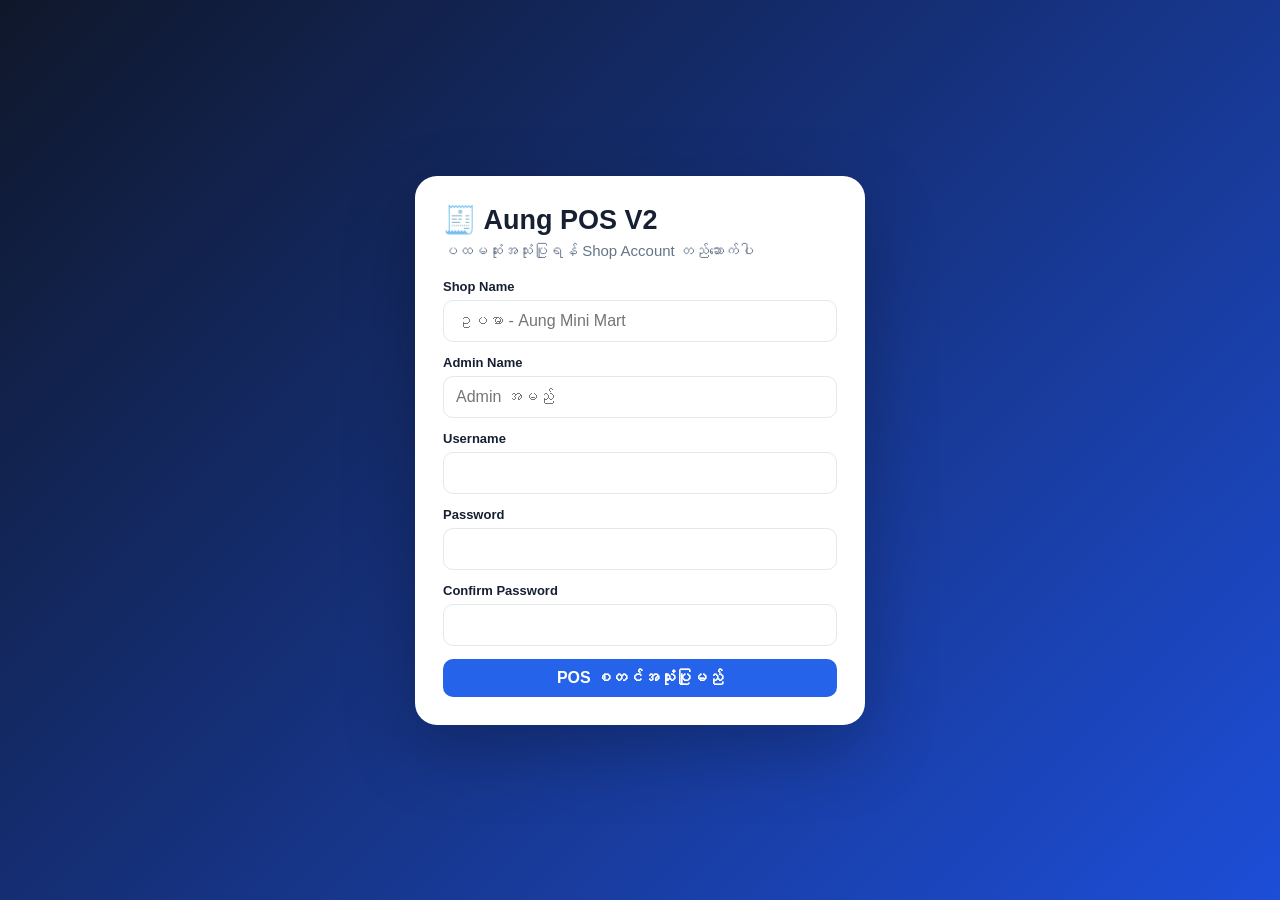
==== commit 934731bc: "Update index.html" ====
--- a/index.html
+++ b/index.html
@@ -4,3335 +4,3900 @@
 <meta charset="UTF-8">
 <meta name="viewport" content="width=device-width,initial-scale=1,viewport-fit=cover">
 <meta name="theme-color" content="#0f172a">
-<title>Aung POS V2</title>
+<title>Aung POS V2 Professional</title>
 
 <style>
-:root{
-  --primary:#2563eb;
-  --primary2:#1d4ed8;
-  --dark:#0f172a;
-  --dark2:#1e293b;
-  --bg:#f1f5f9;
-  --card:#fff;
-  --text:#0f172a;
-  --muted:#64748b;
-  --border:#e2e8f0;
-  --green:#16a34a;
-  --red:#dc2626;
-  --orange:#ea580c;
-  --purple:#7c3aed;
-  --shadow:0 8px 30px rgba(15,23,42,.08);
-  --radius:16px;
-}
-
-*{box-sizing:border-box}
+*{box-sizing:border-box;margin:0;padding:0}
 body{
-  margin:0;
-  font-family:-apple-system,BlinkMacSystemFont,"Segoe UI","Noto Sans Myanmar",Arial,sans-serif;
-  background:var(--bg);
-  color:var(--text);
+  font-family:Arial,"Noto Sans Myanmar",sans-serif;
+  background:#f4f7fb;color:#172033;
 }
 button,input,select,textarea{font:inherit}
 button{cursor:pointer}
 .hidden{display:none!important}
 
-/* AUTH */
-.auth-screen{
-  min-height:100vh;
-  display:flex;
-  align-items:center;
-  justify-content:center;
-  padding:20px;
-  background:linear-gradient(135deg,#0f172a,#1e3a8a);
+:root{
+ --nav:#0f172a;
+ --nav2:#1e293b;
+ --primary:#2563eb;
+ --primary2:#1d4ed8;
+ --success:#059669;
+ --danger:#dc2626;
+ --warning:#d97706;
+ --text:#172033;
+ --muted:#64748b;
+ --border:#e2e8f0;
+ --card:#fff;
+}
+
+.auth{
+ min-height:100vh;
+ display:flex;
+ align-items:center;
+ justify-content:center;
+ padding:20px;
+ background:linear-gradient(135deg,#0f172a,#1d4ed8);
 }
 .auth-card{
-  width:min(450px,100%);
-  background:white;
-  border-radius:24px;
-  padding:30px;
-  box-shadow:0 25px 70px rgba(0,0,0,.25);
-}
-.brand{text-align:center;margin-bottom:24px}
-.brand-icon{
-  width:64px;height:64px;
-  margin:auto;
-  border-radius:18px;
-  display:grid;
-  place-items:center;
-  background:var(--primary);
-  color:white;
-  font-size:28px;
-  font-weight:800;
-}
-.brand h1{margin:12px 0 4px;font-size:25px}
-.brand p{margin:0;color:var(--muted)}
-
-.field{margin-bottom:15px}
+ width:min(450px,100%);
+ background:#fff;
+ border-radius:22px;
+ padding:28px;
+ box-shadow:0 25px 70px rgba(0,0,0,.25);
+}
+.logo{
+ font-size:27px;
+ font-weight:800;
+ margin-bottom:6px;
+}
+.auth-title{
+ font-size:15px;
+ color:var(--muted);
+ margin-bottom:20px;
+}
+.field{margin-bottom:13px}
 .field label{
-  display:block;
-  font-weight:700;
-  font-size:14px;
-  margin-bottom:7px;
+ display:block;
+ font-size:13px;
+ font-weight:700;
+ margin-bottom:6px;
 }
 input,select,textarea{
-  width:100%;
-  border:1px solid var(--border);
-  border-radius:10px;
-  padding:11px 12px;
-  background:#fff;
-  color:var(--text);
-  outline:none;
+ width:100%;
+ border:1px solid var(--border);
+ background:#fff;
+ border-radius:10px;
+ padding:11px 12px;
+ outline:none;
 }
 input:focus,select:focus,textarea:focus{
-  border-color:var(--primary);
-  box-shadow:0 0 0 3px rgba(37,99,235,.1);
-}
+ border-color:var(--primary);
+ box-shadow:0 0 0 3px rgba(37,99,235,.1);
+}
+textarea{min-height:80px;resize:vertical}
 
 .btn{
-  border:0;
-  border-radius:10px;
-  padding:11px 16px;
-  font-weight:700;
-  display:inline-flex;
-  align-items:center;
-  justify-content:center;
-  gap:7px;
+ border:0;
+ border-radius:10px;
+ padding:10px 14px;
+ font-weight:700;
 }
 .btn-primary{background:var(--primary);color:#fff}
 .btn-primary:hover{background:var(--primary2)}
-.btn-secondary{background:#e2e8f0;color:#0f172a}
-.btn-success{background:var(--green);color:#fff}
-.btn-danger{background:var(--red);color:#fff}
-.btn-warning{background:#f59e0b;color:#fff}
-.btn-purple{background:var(--purple);color:#fff}
-.btn-block{width:100%}
-.btn-sm{padding:7px 10px;font-size:13px}
-
-.setup-note,.login-note{
-  background:#eff6ff;
-  border:1px solid #bfdbfe;
-  color:#1e40af;
-  padding:12px;
-  border-radius:10px;
-  font-size:13px;
-  margin-bottom:18px;
-}
-
-/* APP */
-.app{min-height:100vh}
+.btn-light{background:#eef2f7;color:#334155}
+.btn-success{background:#d1fae5;color:#047857}
+.btn-danger{background:#fee2e2;color:#b91c1c}
+.btn-warning{background:#fef3c7;color:#92400e}
+.btn-sm{padding:7px 9px;font-size:12px}
+
+.app{min-height:100vh;display:flex}
 .sidebar{
-  position:fixed;
-  left:0;top:0;bottom:0;
-  width:250px;
-  background:var(--dark);
-  color:#fff;
-  z-index:50;
-  overflow-y:auto;
-}
-.side-brand{
-  padding:22px 18px;
-  border-bottom:1px solid rgba(255,255,255,.08);
-}
-.side-brand strong{font-size:19px}
-.side-brand small{
-  display:block;
-  color:#94a3b8;
-  margin-top:4px;
-}
-.nav-title{
-  padding:18px 18px 7px;
-  font-size:11px;
-  color:#64748b;
-  font-weight:800;
-  letter-spacing:.8px;
-}
-.nav-item{
-  margin:3px 10px;
-  padding:11px 12px;
-  border-radius:10px;
-  color:#cbd5e1;
-  display:flex;
-  gap:10px;
-  align-items:center;
-  text-decoration:none;
-  cursor:pointer;
-}
-.nav-item:hover,.nav-item.active{
-  background:#1e40af;
-  color:#fff;
-}
+ width:255px;
+ position:fixed;
+ left:0;top:0;bottom:0;
+ background:var(--nav);
+ color:#fff;
+ overflow-y:auto;
+ z-index:30;
+}
+.brand{
+ padding:20px;
+ border-bottom:1px solid rgba(255,255,255,.08);
+}
+.brand-title{font-size:20px;font-weight:900}
+.brand-sub{font-size:11px;color:#94a3b8;margin-top:4px}
+
+.nav{padding:12px}
+.nav-group{
+ font-size:10px;
+ color:#64748b;
+ font-weight:800;
+ padding:15px 10px 5px;
+}
+.nav button{
+ width:100%;
+ border:0;
+ background:transparent;
+ color:#cbd5e1;
+ text-align:left;
+ padding:11px 12px;
+ border-radius:9px;
+ margin:2px 0;
+}
+.nav button:hover,
+.nav button.active{
+ background:var(--nav2);
+ color:#fff;
+}
+
 .main{
-  margin-left:250px;
-  min-height:100vh;
+ margin-left:255px;
+ width:calc(100% - 255px);
 }
 .topbar{
-  position:sticky;
-  top:0;
-  z-index:30;
-  height:68px;
-  background:rgba(255,255,255,.95);
-  backdrop-filter:blur(12px);
-  border-bottom:1px solid var(--border);
-  display:flex;
-  align-items:center;
-  justify-content:space-between;
-  padding:0 22px;
-}
-.top-left{display:flex;align-items:center;gap:12px}
-.menu-btn{display:none}
-.user-chip{
-  display:flex;
-  align-items:center;
-  gap:9px;
-  background:#f8fafc;
-  border:1px solid var(--border);
-  padding:7px 11px;
-  border-radius:12px;
-}
-.avatar{
-  width:34px;height:34px;
-  border-radius:50%;
-  background:var(--primary);
-  color:#fff;
-  display:grid;
-  place-items:center;
-  font-weight:800;
-}
-.content{padding:24px}
-.page-head{
-  display:flex;
-  justify-content:space-between;
-  gap:15px;
-  align-items:center;
-  margin-bottom:20px;
-}
-.page-head h2{margin:0;font-size:24px}
-.page-head p{margin:5px 0 0;color:var(--muted)}
-
-.cards{
-  display:grid;
-  grid-template-columns:repeat(4,1fr);
-  gap:15px;
-}
-.stat-card{
-  background:white;
-  border:1px solid var(--border);
-  border-radius:var(--radius);
-  padding:18px;
-  box-shadow:var(--shadow);
-}
-.stat-card .label{color:var(--muted);font-size:13px}
-.stat-card .value{font-size:25px;font-weight:800;margin-top:7px}
-.stat-icon{
-  float:right;
-  width:40px;height:40px;
-  border-radius:12px;
-  display:grid;
-  place-items:center;
-  background:#eff6ff;
-}
-
-.grid2{display:grid;grid-template-columns:1fr 1fr;gap:18px}
-.grid3{display:grid;grid-template-columns:repeat(3,1fr);gap:15px}
-.panel{
-  background:#fff;
-  border:1px solid var(--border);
-  border-radius:var(--radius);
-  padding:18px;
-  box-shadow:var(--shadow);
-}
-.panel-title{
-  display:flex;
-  align-items:center;
-  justify-content:space-between;
-  margin-bottom:15px;
-}
-.panel-title h3{margin:0;font-size:17px}
+ height:64px;
+ background:#fff;
+ border-bottom:1px solid var(--border);
+ display:flex;
+ align-items:center;
+ justify-content:space-between;
+ padding:0 22px;
+ position:sticky;
+ top:0;
+ z-index:20;
+}
+.mobile-menu{display:none}
+
+.content{
+ max-width:1500px;
+ margin:auto;
+ padding:22px;
+}
+.section{display:none}
+.section.active{display:block}
+
+.page-title{
+ display:flex;
+ align-items:center;
+ justify-content:space-between;
+ gap:12px;
+ margin-bottom:18px;
+}
+.page-title h2{font-size:23px}
+.muted{color:var(--muted);font-size:13px}
+
+.grid{
+ display:grid;
+ gap:15px;
+}
+.g4{grid-template-columns:repeat(4,1fr)}
+.g3{grid-template-columns:repeat(3,1fr)}
+.g2{grid-template-columns:repeat(2,1fr)}
+
+.card{
+ background:var(--card);
+ border:1px solid var(--border);
+ border-radius:15px;
+ padding:17px;
+ box-shadow:0 5px 18px rgba(15,23,42,.05);
+}
+.card h3{margin-bottom:13px}
+
+.stat .label{
+ color:var(--muted);
+ font-size:12px;
+}
+.stat .value{
+ font-size:25px;
+ font-weight:900;
+ margin-top:7px;
+}
+.stat .sub{
+ font-size:11px;
+ color:var(--muted);
+ margin-top:5px;
+}
+
+.toolbar{
+ display:flex;
+ gap:8px;
+ flex-wrap:wrap;
+ margin-bottom:14px;
+}
+.toolbar>*{
+ flex:1;
+ min-width:150px;
+}
 
 .table-wrap{overflow:auto}
-table{width:100%;border-collapse:collapse;min-width:650px}
-th,td{
-  padding:11px 10px;
-  border-bottom:1px solid var(--border);
-  text-align:left;
-  font-size:13px;
-}
-th{background:#f8fafc;color:#475569}
+.table{
+ width:100%;
+ border-collapse:collapse;
+ min-width:700px;
+}
+.table th,.table td{
+ padding:10px;
+ border-bottom:1px solid var(--border);
+ text-align:left;
+ font-size:13px;
+}
+.table th{
+ background:#f8fafc;
+ font-weight:800;
+}
+
 .badge{
-  display:inline-flex;
-  padding:4px 8px;
-  border-radius:20px;
-  font-size:11px;
-  font-weight:800;
-}
-.badge-green{background:#dcfce7;color:#166534}
-.badge-red{background:#fee2e2;color:#991b1b}
-.badge-blue{background:#dbeafe;color:#1e40af}
-.badge-orange{background:#ffedd5;color:#9a3412}
-.badge-purple{background:#ede9fe;color:#6d28d9}
-
-.toolbar{
-  display:flex;
-  gap:10px;
-  flex-wrap:wrap;
-  margin-bottom:15px;
-}
-.toolbar>*{flex:1;min-width:160px}
+ display:inline-block;
+ padding:4px 8px;
+ border-radius:999px;
+ font-size:11px;
+ font-weight:700;
+ background:#e5e7eb;
+}
+.badge.success{background:#d1fae5;color:#047857}
+.badge.warning{background:#fef3c7;color:#92400e}
+.badge.danger{background:#fee2e2;color:#b91c1c}
+.badge.blue{background:#dbeafe;color:#1d4ed8}
 
 .form-grid{
-  display:grid;
-  grid-template-columns:repeat(2,1fr);
-  gap:13px;
-}
-.form-grid-3{
-  display:grid;
-  grid-template-columns:repeat(3,1fr);
-  gap:13px;
+ display:grid;
+ grid-template-columns:repeat(2,1fr);
+ gap:12px;
 }
 .full{grid-column:1/-1}
 
-.empty{
-  text-align:center;
-  color:var(--muted);
-  padding:35px 15px;
-}
-
-/* POS */
-.pos-grid{
-  display:grid;
-  grid-template-columns:1.35fr .9fr;
-  gap:18px;
-}
-.product-grid{
-  display:grid;
-  grid-template-columns:repeat(3,1fr);
-  gap:12px;
-}
+.actions{
+ display:flex;
+ gap:8px;
+ justify-content:flex-end;
+ flex-wrap:wrap;
+ margin-top:15px;
+}
+
 .product-card{
-  border:1px solid var(--border);
-  border-radius:12px;
-  padding:13px;
-  background:#fff;
-  cursor:pointer;
-}
-.product-card:hover{border-color:var(--primary);box-shadow:0 5px 18px rgba(37,99,235,.1)}
-.product-card strong{display:block}
-.product-card small{color:var(--muted)}
-.product-price{font-weight:800;color:var(--primary);margin-top:7px}
-.cart{
-  position:sticky;
-  top:85px;
-}
-.cart-item{
-  display:flex;
-  justify-content:space-between;
-  gap:10px;
-  padding:10px 0;
-  border-bottom:1px solid var(--border);
-}
-.qty-controls{display:flex;align-items:center;gap:5px}
-.qty-controls button{
-  width:28px;height:28px;border:0;border-radius:7px;background:#e2e8f0;
-}
-.total-box{
-  margin-top:15px;
-  padding:15px;
-  background:#f8fafc;
-  border-radius:12px;
-}
-.total-line{
-  display:flex;
-  justify-content:space-between;
-  margin:7px 0;
-}
-.grand-total{
-  font-size:22px;
-  font-weight:900;
-  padding-top:10px;
-  border-top:2px solid var(--border);
-}
-
-/* SUBSCRIPTION */
-.subscription-hero{
-  background:linear-gradient(135deg,#172554,#2563eb);
-  color:white;
-  border-radius:20px;
-  padding:24px;
-  margin-bottom:18px;
-}
-.subscription-status{
-  display:flex;
-  justify-content:space-between;
-  align-items:center;
-  gap:15px;
-}
-.days{
-  font-size:38px;
-  font-weight:900;
-}
+ border:1px solid var(--border);
+ border-radius:12px;
+ padding:12px;
+ background:#fff;
+}
+.product-card h4{
+ margin-bottom:5px;
+ font-size:14px;
+}
+.product-card .pmeta{
+ color:var(--muted);
+ font-size:11px;
+ margin-bottom:9px;
+}
+.product-card .pprice{
+ font-weight:900;
+ margin-bottom:9px;
+}
+
+.cart-row{
+ display:flex;
+ align-items:center;
+ gap:10px;
+ padding:10px 0;
+ border-bottom:1px solid var(--border);
+}
+.cart-info{flex:1}
+.cart-info strong{display:block}
+.cart-info small{color:var(--muted)}
+.qty{
+ display:flex;
+ align-items:center;
+ gap:5px;
+}
+.qty button{
+ width:28px;height:28px;
+ border:0;
+ background:#eef2f7;
+ border-radius:7px;
+}
+.cart-total{
+ font-size:20px;
+ font-weight:900;
+ text-align:right;
+ margin-top:15px;
+}
+
 .plan-grid{
-  display:grid;
-  grid-template-columns:repeat(3,1fr);
-  gap:18px;
+ display:grid;
+ grid-template-columns:repeat(3,1fr);
+ gap:15px;
 }
 .plan{
-  position:relative;
-  background:white;
-  border:2px solid var(--border);
-  border-radius:18px;
-  padding:22px;
-  box-shadow:var(--shadow);
-}
-.plan.popular{border-color:var(--primary)}
-.plan.best{border-color:var(--purple)}
+ position:relative;
+ border:2px solid var(--border);
+ border-radius:18px;
+ padding:22px;
+ background:#fff;
+}
+.plan.recommended{border-color:var(--primary)}
+.plan.best{border-color:#f59e0b}
 .plan-tag{
-  position:absolute;
-  right:15px;top:15px;
-  padding:5px 9px;
-  border-radius:20px;
-  font-size:11px;
-  font-weight:800;
-  background:#dbeafe;
-  color:#1e40af;
-}
-.plan h3{margin:0 0 8px}
-.plan-price{font-size:30px;font-weight:900}
-.plan-month{color:var(--muted);font-size:13px;margin-bottom:15px}
-.plan ul{padding-left:20px;color:#475569;line-height:1.9}
-.payment-box{
-  margin-top:18px;
-  background:#f8fafc;
-  border:1px solid var(--border);
-  border-radius:14px;
-  padding:17px;
-}
-.payment-method{
-  display:grid;
-  grid-template-columns:1fr 1fr;
-  gap:12px;
-}
-.pay-method{
-  border:2px solid var(--border);
-  border-radius:12px;
-  padding:15px;
-  cursor:pointer;
-  text-align:center;
-}
-.pay-method.selected{
-  border-color:var(--primary);
-  background:#eff6ff;
-}
-.pay-number{
-  font-size:20px;
-  font-weight:900;
-  margin-top:7px;
-}
-
-/* MODAL */
+ position:absolute;
+ top:-12px;
+ right:15px;
+ background:var(--primary);
+ color:#fff;
+ padding:5px 10px;
+ border-radius:999px;
+ font-size:11px;
+ font-weight:800;
+}
+.plan.best .plan-tag{background:#f59e0b}
+.plan-price{
+ font-size:29px;
+ font-weight:900;
+ margin:12px 0 5px;
+}
+.plan-note{
+ color:var(--muted);
+ font-size:12px;
+ margin-bottom:15px;
+}
+.notice{
+ background:#eff6ff;
+ color:#1e40af;
+ padding:12px;
+ border-radius:10px;
+ font-size:13px;
+ margin-bottom:12px;
+}
+.notice.warning{
+ background:#fffbeb;
+ color:#92400e;
+}
+.notice.danger{
+ background:#fef2f2;
+ color:#991b1b;
+}
+
 .modal-overlay{
-  position:fixed;
-  inset:0;
-  background:rgba(15,23,42,.6);
-  z-index:100;
-  display:none;
-  align-items:center;
-  justify-content:center;
-  padding:18px;
-}
-.modal-overlay.show{display:flex}
+ position:fixed;
+ inset:0;
+ background:rgba(15,23,42,.55);
+ z-index:100;
+ display:flex;
+ align-items:center;
+ justify-content:center;
+ padding:15px;
+}
 .modal{
-  width:min(650px,100%);
-  max-height:90vh;
-  overflow:auto;
-  background:white;
-  border-radius:18px;
-  box-shadow:0 30px 80px rgba(0,0,0,.3);
+ width:min(720px,100%);
+ max-height:90vh;
+ overflow:auto;
+ background:#fff;
+ border-radius:18px;
+ padding:20px;
 }
 .modal-head{
-  display:flex;
-  justify-content:space-between;
-  padding:18px;
-  border-bottom:1px solid var(--border);
+ display:flex;
+ justify-content:space-between;
+ align-items:start;
+ gap:10px;
+ margin-bottom:15px;
 }
 .modal-head h3{margin:0}
-.modal-body{padding:18px}
-.modal-close{
-  border:0;
-  background:#f1f5f9;
-  width:34px;height:34px;
-  border-radius:8px;
-}
-.modal-foot{
-  padding:15px 18px;
-  border-top:1px solid var(--border);
-  display:flex;
-  justify-content:flex-end;
-  gap:8px;
-}
-
-/* TOAST */
+.close{
+ border:0;
+ background:#eef2f7;
+ border-radius:8px;
+ padding:7px 10px;
+}
+
 .toast-container{
-  position:fixed;
-  right:18px;
-  bottom:18px;
-  z-index:200;
+ position:fixed;
+ right:15px;
+ bottom:15px;
+ z-index:200;
+ display:flex;
+ flex-direction:column;
+ gap:8px;
 }
 .toast{
-  background:#0f172a;
-  color:white;
-  padding:12px 15px;
-  border-radius:10px;
-  margin-top:8px;
-  box-shadow:0 10px 30px rgba(0,0,0,.2);
-}
-
-/* PRINT */
-#printArea{display:none}
+ background:#111827;
+ color:#fff;
+ padding:11px 14px;
+ border-radius:10px;
+ box-shadow:0 10px 30px rgba(0,0,0,.2);
+ font-size:13px;
+}
+
 .receipt{
+ width:300px;
+ margin:auto;
+ font-family:monospace;
+ font-size:12px;
+}
+.receipt h2{text-align:center;margin-bottom:4px}
+.receipt .center{text-align:center}
+.receipt hr{
+ border:0;
+ border-top:1px dashed #000;
+ margin:8px 0;
+}
+.receipt-row{
+ display:flex;
+ justify-content:space-between;
+ gap:8px;
+ margin:4px 0;
+}
+
+.print-area{display:none}
+
+@media(max-width:1050px){
+ .g4{grid-template-columns:repeat(2,1fr)}
+ .plan-grid{grid-template-columns:1fr}
+}
+@media(max-width:800px){
+ .sidebar{
+  transform:translateX(-100%);
+  transition:.2s;
+ }
+ .sidebar.open{transform:translateX(0)}
+ .main{
+  margin-left:0;
   width:100%;
-  max-width:380px;
-  margin:auto;
-  font-family:monospace;
-  color:#000;
-  font-size:12px;
-}
-.receipt.center{text-align:center}
-.receipt-row{
-  display:flex;
-  justify-content:space-between;
-  gap:8px;
-}
-.receipt-line{
-  border-top:1px dashed #000;
-  margin:8px 0;
-}
-.receipt-total{font-size:17px;font-weight:900}
-.receipt-logo{font-size:21px;font-weight:900}
-.receipt small{font-size:10px}
-
-@media(max-width:1100px){
-  .cards{grid-template-columns:repeat(2,1fr)}
-  .product-grid{grid-template-columns:repeat(2,1fr)}
-  .plan-grid{grid-template-columns:1fr}
-}
-@media(max-width:850px){
-  .sidebar{
-    transform:translateX(-100%);
-    transition:.25s;
-  }
-  .sidebar.open{transform:translateX(0)}
-  .main{margin-left:0}
-  .menu-btn{
-    display:grid;
-    place-items:center;
-    width:40px;height:40px;
-    border:0;
-    background:#f1f5f9;
-    border-radius:9px;
-  }
-  .grid2,.pos-grid{grid-template-columns:1fr}
-  .cart{position:static}
-}
-@media(max-width:600px){
-  .content{padding:15px}
-  .cards{grid-template-columns:1fr 1fr;gap:10px}
-  .stat-card{padding:13px}
-  .stat-card .value{font-size:19px}
-  .form-grid,.form-grid-3{grid-template-columns:1fr}
-  .product-grid{grid-template-columns:1fr 1fr}
-  .page-head{align-items:flex-start}
-  .page-head h2{font-size:20px}
-  .topbar{padding:0 12px}
-  .user-chip small{display:none}
-}
-
-/* PRINT CSS */
+ }
+ .mobile-menu{display:inline-flex}
+ .topbar{padding:0 12px}
+ .content{padding:14px}
+}
+@media(max-width:650px){
+ .g4,.g3,.g2{grid-template-columns:1fr}
+ .form-grid{grid-template-columns:1fr}
+ .full{grid-column:auto}
+ .page-title{
+  flex-direction:column;
+  align-items:flex-start;
+ }
+ .user-role{display:none}
+}
+
 @media print{
-  body *{visibility:hidden!important}
-  #printArea,#printArea *{visibility:visible!important}
-  #printArea{
-    display:block!important;
-    position:absolute;
-    left:0;top:0;
-    width:100%;
-    margin:0;
-    padding:0;
-  }
-  @page{
-    size:80mm auto;
-    margin:3mm;
-  }
+ body{background:#fff}
+ body>*{display:none!important}
+ .print-area{
+  display:block!important;
+  position:static!important;
+ }
 }
 </style>
 </head>
 
 <body>
 
-<!-- ================= AUTH ================= -->
-
-<div id="setupScreen" class="auth-screen hidden">
-  <div class="auth-card">
-    <div class="brand">
-      <div class="brand-icon">A</div>
-      <h1>Aung POS V2</h1>
-      <p>Professional POS Management</p>
+<!-- SETUP -->
+<div id="setupScreen" class="auth hidden">
+ <div class="auth-card">
+  <div class="logo">🧾 Aung POS V2</div>
+  <div class="auth-title">ပထမဆုံးအသုံးပြုရန် Shop Account တည်ဆောက်ပါ</div>
+
+  <div class="field">
+   <label>Shop Name</label>
+   <input id="setupShop" placeholder="ဥပမာ - Aung Mini Mart">
+  </div>
+
+  <div class="field">
+   <label>Admin Name</label>
+   <input id="setupName" placeholder="Admin အမည်">
+  </div>
+
+  <div class="field">
+   <label>Username</label>
+   <input id="setupUser" autocomplete="username">
+  </div>
+
+  <div class="field">
+   <label>Password</label>
+   <input id="setupPass" type="password" autocomplete="new-password">
+  </div>
+
+  <div class="field">
+   <label>Confirm Password</label>
+   <input id="setupPass2" type="password">
+  </div>
+
+  <button class="btn btn-primary" style="width:100%" id="setupBtn">
+   POS စတင်အသုံးပြုမည်
+  </button>
+ </div>
+</div>
+
+<!-- LOGIN -->
+<div id="loginScreen" class="auth hidden">
+ <div class="auth-card">
+  <div class="logo">🧾 <span id="loginShop">Aung POS V2</span></div>
+  <div class="auth-title">Professional Business POS</div>
+
+  <div class="field">
+   <label>Username</label>
+   <input id="loginUser" autocomplete="username">
+  </div>
+
+  <div class="field">
+   <label>Password</label>
+   <input id="loginPass" type="password" autocomplete="current-password">
+  </div>
+
+  <button class="btn btn-primary" style="width:100%" id="loginBtn">
+   Login
+  </button>
+
+  <div class="login-note" style="margin-top:12px;color:#64748b;font-size:12px">
+   Password ကို Login screen မှာ မပြသပါ
+  </div>
+ </div>
+</div>
+
+<!-- APP -->
+<div id="app" class="app hidden">
+
+<aside id="sidebar" class="sidebar">
+ <div class="brand">
+  <div class="brand-title">🧾 Aung POS V2</div>
+  <div class="brand-sub" id="sideShopName"></div>
+ </div>
+
+ <div class="nav">
+
+  <div class="nav-group">WORKSPACE</div>
+  <button data-section="dashboard">🏠 Dashboard</button>
+  <button data-section="sales">🛒 Sales / POS</button>
+  <button data-section="products">📦 Products</button>
+  <button data-section="purchases">🚚 Purchases</button>
+  <button data-section="stock">📊 Stock</button>
+
+  <div class="nav-group">CUSTOMER & FINANCE</div>
+  <button data-section="customers">👥 Customers</button>
+  <button data-section="suppliers">🏢 Suppliers</button>
+  <button data-section="debts">💳 Debts</button>
+  <button data-section="expenses">💸 Expenses</button>
+  <button data-section="employees">👨‍💼 Employees</button>
+
+  <div class="nav-group">MANAGEMENT</div>
+  <button data-section="reports">📈 Reports</button>
+  <button data-section="subscription">⭐ Subscription</button>
+  <button data-section="users" data-admin>👤 Users</button>
+  <button data-section="settings" data-admin>⚙️ Settings</button>
+
+ </div>
+</aside>
+
+<main class="main">
+
+<header class="topbar">
+ <div style="display:flex;align-items:center;gap:10px">
+  <button class="btn btn-light mobile-menu" id="menuBtn">☰</button>
+  <b id="topShopName"></b>
+ </div>
+
+ <div style="display:flex;align-items:center;gap:10px">
+  <span id="currentUser" class="user-role"></span>
+  <button class="btn btn-light btn-sm" id="logoutBtn">Logout</button>
+ </div>
+</header>
+
+<div class="content">
+
+<!-- DASHBOARD -->
+<section id="dashboard" class="section">
+
+ <div class="page-title">
+  <div>
+   <h2>Dashboard</h2>
+   <span class="muted">လုပ်ငန်းအခြေအနေကို တစ်နေရာတည်းမှကြည့်ပါ</span>
+  </div>
+  <button class="btn btn-primary" data-go="sales">＋ Sale အသစ်</button>
+ </div>
+
+ <div class="grid g4">
+
+  <div class="card stat">
+   <div class="label">ယနေ့ Sales</div>
+   <div class="value" id="todaySales">0 Ks</div>
+   <div class="sub" id="todaySalesCount">0 invoices</div>
+  </div>
+
+  <div class="card stat">
+   <div class="label">ယနေ့ Gross Profit</div>
+   <div class="value" id="todayProfit">0 Ks</div>
+  </div>
+
+  <div class="card stat">
+   <div class="label">ယနေ့ Purchases</div>
+   <div class="value" id="todayPurchase">0 Ks</div>
+  </div>
+
+  <div class="card stat">
+   <div class="label">ယနေ့ Expenses</div>
+   <div class="value" id="todayExpense">0 Ks</div>
+  </div>
+
+  <div class="card stat">
+   <div class="label">Products</div>
+   <div class="value" id="totalProducts">0</div>
+  </div>
+
+  <div class="card stat">
+   <div class="label">Low Stock</div>
+   <div class="value" id="lowStockCount">0</div>
+  </div>
+
+  <div class="card stat">
+   <div class="label">Expiry Alert</div>
+   <div class="value" id="expiryCount">0</div>
+  </div>
+
+  <div class="card stat">
+   <div class="label">Customer Due</div>
+   <div class="value" id="totalCustomers">0 Ks</div>
+  </div>
+
+ </div>
+
+ <div class="grid g2" style="margin-top:15px">
+
+  <div class="card">
+   <h3>Recent Sales</h3>
+   <div id="recentSales"></div>
+  </div>
+
+  <div class="card">
+   <h3>Business Alerts</h3>
+   <div id="dashboardAlerts"></div>
+  </div>
+
+ </div>
+</section>
+
+<!-- SALES -->
+<section id="sales" class="section">
+
+ <div class="page-title">
+  <div>
+   <h2>Sales / POS</h2>
+   <span class="muted">Product ရွေးပြီး Cart ထဲထည့်ပါ</span>
+  </div>
+  <button class="btn btn-light" id="clearCartBtn">Clear Cart</button>
+ </div>
+
+ <div class="grid g2">
+
+  <div class="card">
+
+   <div class="toolbar">
+    <input id="salesSearch" placeholder="Product / Barcode ရှာရန်">
+    <select id="salesCategory">
+     <option value="">Category အားလုံး</option>
+    </select>
+   </div>
+
+   <div id="salesProducts" class="grid g2"></div>
+
+  </div>
+
+  <div class="card">
+
+   <h3>🛒 Cart <span id="cartCount" class="badge blue">0</span></h3>
+
+   <div id="cartItems"></div>
+
+   <div class="field" style="margin-top:15px">
+    <label>Customer</label>
+    <select id="saleCustomer">
+     <option value="">Walk-in Customer</option>
+    </select>
+   </div>
+
+   <div class="field">
+    <label>Discount</label>
+    <input id="saleDiscount" type="number" min="0" value="0">
+   </div>
+
+   <div class="field">
+    <label>Payment Method</label>
+    <select id="salePayment">
+     <option value="Cash">Cash</option>
+     <option value="KBZ Pay">KBZ Pay</option>
+     <option value="Wave Pay">Wave Pay</option>
+     <option value="Bank">Bank</option>
+     <option value="Credit-Due">Credit / Due</option>
+    </select>
+   </div>
+
+   <div class="cart-total">
+    Total: <span id="cartTotal">0 Ks</span>
+   </div>
+
+   <button class="btn btn-primary" style="width:100%;margin-top:12px" id="checkoutBtn">
+    Complete Sale
+   </button>
+
+  </div>
+
+ </div>
+</section>
+
+<!-- PRODUCTS -->
+<section id="products" class="section">
+
+ <div class="page-title">
+  <div>
+   <h2>Products</h2>
+   <span class="muted">Product Master Data</span>
+  </div>
+  <button class="btn btn-primary" id="addProductBtn">＋ Product</button>
+ </div>
+
+ <div class="card">
+
+  <div class="toolbar">
+   <input id="productSearch" placeholder="Product ရှာရန်">
+   <select id="productCategoryFilter">
+    <option value="">Category အားလုံး</option>
+   </select>
+   <select id="stockFilter">
+    <option value="">Stock အားလုံး</option>
+    <option value="low">Low Stock</option>
+    <option value="out">Out of Stock</option>
+   </select>
+  </div>
+
+  <div class="table-wrap">
+   <table class="table">
+    <thead>
+     <tr>
+      <th>Product</th>
+      <th>Category</th>
+      <th>Unit</th>
+      <th>Buy</th>
+      <th>Retail</th>
+      <th>Wholesale</th>
+      <th>Stock</th>
+      <th>Expiry</th>
+      <th>Action</th>
+     </tr>
+    </thead>
+    <tbody id="productsTableBody"></tbody>
+   </table>
+  </div>
+
+ </div>
+</section>
+
+<!-- PURCHASE -->
+<section id="purchases" class="section">
+
+ <div class="page-title">
+  <div>
+   <h2>Purchases</h2>
+   <span class="muted">Stock ဝယ်ယူမှုများ</span>
+  </div>
+  <button class="btn btn-primary" id="newPurchaseBtn">＋ Purchase</button>
+ </div>
+
+ <div class="grid g3">
+
+  <div class="card stat">
+   <div class="label">ယနေ့ Purchase</div>
+   <div class="value" id="purchaseTodayTotal">0 Ks</div>
+  </div>
+
+  <div class="card stat">
+   <div class="label">Invoices</div>
+   <div class="value" id="purchaseInvoiceCount">0</div>
+  </div>
+
+  <div class="card stat">
+   <div class="label">Supplier Payable</div>
+   <div class="value" id="supplierPayable">0 Ks</div>
+  </div>
+
+ </div>
+
+ <div class="card" style="margin-top:15px">
+  <div class="table-wrap">
+   <table class="table">
+    <thead>
+     <tr>
+      <th>Date</th>
+      <th>Invoice</th>
+      <th>Supplier</th>
+      <th>Product</th>
+      <th>Qty</th>
+      <th>Total</th>
+      <th>Paid</th>
+      <th>Due</th>
+     </tr>
+    </thead>
+    <tbody id="purchaseTableBody"></tbody>
+   </table>
+  </div>
+ </div>
+
+</section>
+
+<!-- STOCK -->
+<section id="stock" class="section">
+
+ <div class="page-title">
+  <div>
+   <h2>Stock Management</h2>
+   <span class="muted">Stock အခြေအနေနှင့် Adjustment</span>
+  </div>
+  <button class="btn btn-primary" id="stockAdjustmentBtn">＋ Adjustment</button>
+ </div>
+
+ <div class="grid g4">
+  <div class="card stat"><div class="label">Products</div><div class="value" id="stockProductCount">0</div></div>
+  <div class="card stat"><div class="label">Total Units</div><div class="value" id="stockUnitCount">0</div></div>
+  <div class="card stat"><div class="label">Cost Value</div><div class="value" id="stockCostValue">0 Ks</div></div>
+  <div class="card stat"><div class="label">Low Stock</div><div class="value" id="stockLowCount">0</div></div>
+ </div>
+
+ <div class="card" style="margin-top:15px">
+  <div class="table-wrap">
+   <table class="table">
+    <thead>
+     <tr>
+      <th>Product</th>
+      <th>Category</th>
+      <th>Stock</th>
+      <th>Min</th>
+      <th>Unit</th>
+      <th>Cost Value</th>
+      <th>Status</th>
+     </tr>
+    </thead>
+    <tbody id="stockTableBody"></tbody>
+   </table>
+  </div>
+ </div>
+
+</section>
+
+<!-- CUSTOMERS -->
+<section id="customers" class="section">
+
+ <div class="page-title">
+  <div>
+   <h2>Customers</h2>
+   <span class="muted">Customer & Receivable Management</span>
+  </div>
+  <button class="btn btn-primary" id="addCustomerBtn">＋ Customer</button>
+ </div>
+
+ <div class="grid g2">
+  <div class="card stat">
+   <div class="label">Customers</div>
+   <div class="value" id="customerCount">0</div>
+  </div>
+  <div class="card stat">
+   <div class="label">Receivable</div>
+   <div class="value" id="customerReceivable">0 Ks</div>
+  </div>
+ </div>
+
+ <div class="card" style="margin-top:15px">
+  <div class="toolbar">
+   <input id="customerSearch" placeholder="Customer ရှာရန်">
+  </div>
+  <div class="table-wrap">
+   <table class="table">
+    <thead>
+     <tr>
+      <th>Name</th>
+      <th>Phone</th>
+      <th>Address</th>
+      <th>Due</th>
+      <th>Action</th>
+     </tr>
+    </thead>
+    <tbody id="customerTableBody"></tbody>
+   </table>
+  </div>
+ </div>
+
+</section>
+
+<!-- SUPPLIERS -->
+<section id="suppliers" class="section">
+
+ <div class="page-title">
+  <div>
+   <h2>Suppliers</h2>
+   <span class="muted">Supplier & Payable Management</span>
+  </div>
+  <button class="btn btn-primary" id="addSupplierBtn">＋ Supplier</button>
+ </div>
+
+ <div class="card">
+  <div class="table-wrap">
+   <table class="table">
+    <thead>
+     <tr>
+      <th>Name</th>
+      <th>Phone</th>
+      <th>Address</th>
+      <th>Payable</th>
+      <th>Action</th>
+     </tr>
+    </thead>
+    <tbody id="supplierTableBody"></tbody>
+   </table>
+  </div>
+ </div>
+
+</section>
+
+<!-- DEBTS -->
+<section id="debts" class="section">
+
+ <div class="page-title">
+  <div>
+   <h2>Debts</h2>
+   <span class="muted">Receivable & Payable</span>
+  </div>
+ </div>
+
+ <div class="grid g2">
+  <div class="card stat">
+   <div class="label">Customer Receivable</div>
+   <div class="value" id="totalReceivable">0 Ks</div>
+  </div>
+  <div class="card stat">
+   <div class="label">Supplier Payable</div>
+   <div class="value" id="totalPayable">0 Ks</div>
+  </div>
+ </div>
+
+ <div class="grid g2" style="margin-top:15px">
+  <div class="card">
+   <h3>Customer Due</h3>
+   <div id="receivableList"></div>
+  </div>
+  <div class="card">
+   <h3>Supplier Payable</h3>
+   <div id="payableList"></div>
+  </div>
+ </div>
+
+</section>
+
+<!-- EXPENSES -->
+<section id="expenses" class="section">
+
+ <div class="page-title">
+  <div>
+   <h2>Expenses</h2>
+   <span class="muted">Business Expense Management</span>
+  </div>
+  <button class="btn btn-primary" id="addExpenseBtn">＋ Expense</button>
+ </div>
+
+ <div class="grid g3">
+  <div class="card stat"><div class="label">Today</div><div class="value" id="expenseToday">0 Ks</div></div>
+  <div class="card stat"><div class="label">This Month</div><div class="value" id="expenseMonth">0 Ks</div></div>
+  <div class="card stat"><div class="label">This Year</div><div class="value" id="expenseYear">0 Ks</div></div>
+ </div>
+
+ <div class="card" style="margin-top:15px">
+  <div class="table-wrap">
+   <table class="table">
+    <thead>
+     <tr>
+      <th>Date</th>
+      <th>Category</th>
+      <th>Description</th>
+      <th>Amount</th>
+      <th>Action</th>
+     </tr>
+    </thead>
+    <tbody id="expenseTableBody"></tbody>
+   </table>
+  </div>
+ </div>
+
+</section>
+
+<!-- EMPLOYEES -->
+<section id="employees" class="section">
+
+ <div class="page-title">
+  <div>
+   <h2>Employees</h2>
+   <span class="muted">Staff Management</span>
+  </div>
+  <button class="btn btn-primary" id="addEmployeeBtn">＋ Employee</button>
+ </div>
+
+ <div class="card">
+  <div class="table-wrap">
+   <table class="table">
+    <thead>
+     <tr>
+      <th>Name</th>
+      <th>Role</th>
+      <th>Phone</th>
+      <th>Salary</th>
+      <th>Action</th>
+     </tr>
+    </thead>
+    <tbody id="employeeTableBody"></tbody>
+   </table>
+  </div>
+ </div>
+
+</section>
+
+<!-- REPORTS -->
+<section id="reports" class="section">
+
+ <div class="page-title">
+  <div>
+   <h2>Reports</h2>
+   <span class="muted">Business Performance Report</span>
+  </div>
+  <button class="btn btn-primary" id="printReportBtn">🖨 Print Report</button>
+ </div>
+
+ <div class="card">
+  <div class="toolbar">
+   <select id="reportPeriod">
+    <option value="today">Today</option>
+    <option value="month">This Month</option>
+    <option value="year">This Year</option>
+    <option value="all">All Time</option>
+   </select>
+  </div>
+
+  <div class="grid g4">
+   <div class="card stat"><div class="label">Sales</div><div class="value" id="reportSales">0 Ks</div></div>
+   <div class="card stat"><div class="label">Purchases</div><div class="value" id="reportPurchase">0 Ks</div></div>
+   <div class="card stat"><div class="label">Expenses</div><div class="value" id="reportExpenses">0 Ks</div></div>
+   <div class="card stat"><div class="label">Gross Profit</div><div class="value" id="reportProfit">0 Ks</div></div>
+  </div>
+
+  <div id="salesReportSummary" style="margin-top:15px"></div>
+  <div id="profitReportSummary" style="margin-top:10px"></div>
+ </div>
+
+</section>
+
+<!-- SUBSCRIPTION -->
+<section id="subscription" class="section">
+
+ <div class="page-title">
+  <div>
+   <h2>⭐ Subscription</h2>
+   <span class="muted">Aung POS Monthly Subscription</span>
+  </div>
+ </div>
+
+ <div id="subscriptionStatusBox"></div>
+
+ <div class="plan-grid">
+
+  <div class="plan">
+   <h3>1 Month</h3>
+   <div class="plan-price">100,000 Ks</div>
+   <div class="plan-note">Monthly Plan</div>
+   <button class="btn btn-primary" style="width:100%" data-plan="1">
+    Select Plan
+   </button>
+  </div>
+
+  <div class="plan recommended">
+   <div class="plan-tag">⭐ RECOMMENDED</div>
+   <h3>3 Months</h3>
+   <div class="plan-price">270,000 Ks</div>
+   <div class="plan-note">90,000 Ks / month</div>
+   <button class="btn btn-primary" style="width:100%" data-plan="3">
+    Select Plan
+   </button>
+  </div>
+
+  <div class="plan best">
+   <div class="plan-tag">🔥 BEST VALUE</div>
+   <h3>6 Months</h3>
+   <div class="plan-price">480,000 Ks</div>
+   <div class="plan-note">80,000 Ks / month</div>
+   <button class="btn btn-primary" style="width:100%" data-plan="6">
+    Select Plan
+   </button>
+  </div>
+
+ </div>
+
+ <div class="card" style="margin-top:15px">
+  <h3>💳 Payment</h3>
+
+  <div class="notice">
+   KPay / WavePay ဖြင့် ငွေပေးချေနိုင်ပါသည်
+  </div>
+
+  <div class="grid g2">
+
+   <div>
+    <div class="field">
+     <label>KPay / WavePay Number</label>
+     <div style="display:flex;gap:7px">
+      <input id="paymentNumber" value="0943016420" readonly>
+      <button class="btn btn-light" id="copyPaymentBtn">Copy</button>
+     </div>
     </div>
-
-    <div class="setup-note">
-      ပထမဆုံးအသုံးပြုခြင်းဖြစ်သောကြောင့် Admin Account တည်ဆောက်ပါ။
+   </div>
+
+   <div>
+    <div class="field">
+     <label>Payment Method</label>
+     <select id="subscriptionPayment">
+      <option value="KPay">KPay</option>
+      <option value="WavePay">WavePay</option>
+     </select>
     </div>
-
-    <div class="field">
-      <label>ဆိုင်အမည်</label>
-      <input id="setupShop" placeholder="ဥပမာ - Aung Mini Mart">
-    </div>
-
-    <div class="field">
-      <label>Admin အမည်</label>
-      <input id="setupAdminName" placeholder="Admin Name">
-    </div>
-
-    <div class="field">
-      <label>Username</label>
-      <input id="setupUsername" autocomplete="username">
-    </div>
-
-    <div class="field">
-      <label>Password</label>
-      <input id="setupPassword" type="password" autocomplete="new-password">
-    </div>
-
-    <div class="field">
-      <label>Password အတည်ပြုရန်</label>
-      <input id="setupPassword2" type="password" autocomplete="new-password">
-    </div>
-
-    <button class="btn btn-primary btn-block" onclick="createFirstAdmin()">
-      စတင်အသုံးပြုမည်
-    </button>
-  </div>
+   </div>
+
+  </div>
+
+  <button class="btn btn-primary" id="paymentRequestBtn">
+   Payment Activation Request
+  </button>
+
+ </div>
+
+ <div class="card" style="margin-top:15px">
+  <h3>Payment Instructions</h3>
+  <ol style="padding-left:20px;line-height:1.9;font-size:13px">
+   <li>Subscription Plan ရွေးပါ</li>
+   <li>KPay / WavePay ဖြင့် ငွေပေးပါ</li>
+   <li>Transaction ID ထည့်ပါ</li>
+   <li>Activation Request တင်ပါ</li>
+   <li>Admin မှ Manual Activation ပြုလုပ်နိုင်ပါသည်</li>
+  </ol>
+
+  <div class="notice warning" style="margin-top:12px">
+   လက်ရှိ Version သည် LocalStorage Version ဖြစ်သောကြောင့် Payment ကို Auto Verify မလုပ်သေးပါ။ Cloud/Firebase ထည့်သည့် Version တွင် Remote Activation ပြုလုပ်နိုင်ပါမည်။
+  </div>
+ </div>
+
+</section>
+
+<!-- USERS -->
+<section id="users" class="section">
+
+ <div class="page-title">
+  <div>
+   <h2>Users & Permissions</h2>
+   <span class="muted">အများဆုံး User 5 ယောက်</span>
+  </div>
+  <button class="btn btn-primary" id="addUserBtn">＋ User</button>
+ </div>
+
+ <div class="card">
+  <div class="notice">
+   Admin = Full Access · Manager = Business Management · Cashier = Sales Focus
+  </div>
+
+  <div class="table-wrap">
+   <table class="table">
+    <thead>
+     <tr>
+      <th>Name</th>
+      <th>Username</th>
+      <th>Role</th>
+      <th>Action</th>
+     </tr>
+    </thead>
+    <tbody id="usersTableBody"></tbody>
+   </table>
+  </div>
+ </div>
+
+</section>
+
+<!-- SETTINGS -->
+<section id="settings" class="section">
+
+ <div class="page-title">
+  <div>
+   <h2>Settings</h2>
+   <span class="muted">Shop & System Settings</span>
+  </div>
+ </div>
+
+ <div class="grid g2">
+
+  <div class="card">
+   <h3>🏪 Shop Settings</h3>
+
+   <div class="field">
+    <label>Shop Name</label>
+    <input id="settingShopName">
+   </div>
+
+   <div class="field">
+    <label>Address</label>
+    <input id="settingAddress">
+   </div>
+
+   <div class="field">
+    <label>Phone</label>
+    <input id="settingPhone">
+   </div>
+
+   <div class="field">
+    <label>Receipt Footer</label>
+    <input id="settingFooter">
+   </div>
+
+   <button class="btn btn-primary" id="saveShopSettings">
+    Save Settings
+   </button>
+  </div>
+
+  <div class="card">
+   <h3>🔐 My Account</h3>
+
+   <div class="field">
+    <label>Name</label>
+    <input id="accountName">
+   </div>
+
+   <div class="field">
+    <label>Current Password</label>
+    <input id="currentPassword" type="password">
+   </div>
+
+   <div class="field">
+    <label>New Password</label>
+    <input id="newPassword" type="password">
+   </div>
+
+   <div class="field">
+    <label>Confirm New Password</label>
+    <input id="newPassword2" type="password">
+   </div>
+
+   <button class="btn btn-primary" id="changePasswordBtn">
+    Change Password
+   </button>
+  </div>
+
+  <div class="card">
+   <h3>💾 Backup & Restore</h3>
+
+   <p class="muted" style="margin-bottom:12px">
+    Business Data ကို JSON file အဖြစ် Backup ပြုလုပ်နိုင်ပါသည်
+   </p>
+
+   <div class="actions" style="justify-content:flex-start">
+    <button class="btn btn-success" id="backupBtn">Download Backup</button>
+    <label class="btn btn-light" style="display:inline-block">
+     Restore Backup
+     <input id="restoreInput" type="file" accept=".json" style="display:none">
+    </label>
+   </div>
+  </div>
+
+  <div class="card">
+   <h3>⚠️ Business Data</h3>
+
+   <div class="notice danger">
+    Clear Business Data လုပ်ပါက Products, Sales, Purchase, Customer စသည့် data များ ပျက်သွားနိုင်ပါသည်
+   </div>
+
+   <button class="btn btn-danger" id="clearDataBtn">
+    Clear Business Data
+   </button>
+  </div>
+
+ </div>
+
+</section>
+
 </div>
-
-<div id="loginScreen" class="auth-screen hidden">
-  <div class="auth-card">
-    <div class="brand">
-      <div class="brand-icon">A</div>
-      <h1>Aung POS V2</h1>
-      <p id="loginShopName">Professional POS Management</p>
-    </div>
-
-    <div class="login-note">
-      သင့် Username နှင့် Password ဖြင့် Login ဝင်ပါ။
-    </div>
-
-    <div class="field">
-      <label>Username</label>
-      <input id="loginUsername" autocomplete="username">
-    </div>
-
-    <div class="field">
-      <label>Password</label>
-      <input id="loginPassword" type="password" autocomplete="current-password">
-    </div>
-
-    <button class="btn btn-primary btn-block" onclick="login()">
-      Login
-    </button>
-  </div>
+</main>
 </div>
 
-<!-- ================= APP ================= -->
-
-<div id="app" class="app hidden">
-
-  <aside id="sidebar" class="sidebar">
-    <div class="side-brand">
-      <strong>🧾 Aung POS V2</strong>
-      <small id="sideShopName">Professional POS</small>
-    </div>
-
-    <div class="nav-title">WORKSPACE</div>
-
-    <div class="nav-item" data-section="dashboard" onclick="showSection('dashboard')">🏠 Dashboard</div>
-    <div class="nav-item" data-section="sales" onclick="showSection('sales')">🛒 Sales / POS</div>
-    <div class="nav-item" data-section="products" onclick="showSection('products')">📦 Products</div>
-    <div class="nav-item" data-section="purchases" onclick="showSection('purchases')">🚚 Purchases</div>
-    <div class="nav-item" data-section="stock" onclick="showSection('stock')">📊 Stock</div>
-    <div class="nav-item" data-section="customers" onclick="showSection('customers')">👥 Customers</div>
-    <div class="nav-item" data-section="suppliers" onclick="showSection('suppliers')">🏢 Suppliers</div>
-    <div class="nav-item" data-section="debts" onclick="showSection('debts')">💳 Debts</div>
-    <div class="nav-item" data-section="expenses" onclick="showSection('expenses')">💰 Expenses</div>
-    <div class="nav-item" data-section="employees" onclick="showSection('employees')">👨‍💼 Employees</div>
-    <div class="nav-item" data-section="reports" onclick="showSection('reports')">📈 Reports</div>
-
-    <div class="nav-title">ACCOUNT</div>
-
-    <div class="nav-item" data-section="subscription" onclick="showSection('subscription')">💎 Subscription</div>
-    <div class="nav-item" data-section="users" onclick="showSection('users')">👤 Users</div>
-    <div class="nav-item" data-section="settings" onclick="showSection('settings')">⚙️ Settings</div>
-  </aside>
-
-  <main class="main">
-
-    <header class="topbar">
-      <div class="top-left">
-        <button class="menu-btn" onclick="toggleSidebar()">☰</button>
-        <strong id="topPageTitle">Dashboard</strong>
-      </div>
-
-      <div class="user-chip">
-        <div class="avatar" id="userAvatar">A</div>
-        <div>
-          <strong id="currentUserName">Admin</strong>
-          <small id="currentUserRole" style="display:block;color:#64748b">Admin</small>
-        </div>
-        <button class="btn btn-secondary btn-sm" onclick="logout()">Logout</button>
-      </div>
-    </header>
-
-    <div class="content">
-
-      <!-- DASHBOARD -->
-      <section id="section-dashboard" class="page-section">
-        <div class="page-head">
-          <div>
-            <h2>Dashboard</h2>
-            <p id="welcomeShopName">Business Overview</p>
-          </div>
-        </div>
-
-        <div class="cards">
-          <div class="stat-card">
-            <div class="stat-icon">💵</div>
-            <div class="label">ယနေ့အရောင်း</div>
-            <div class="value" id="todaySales">0 Ks</div>
-          </div>
-          <div class="stat-card">
-            <div class="stat-icon">📈</div>
-            <div class="label">ယနေ့ Gross Profit</div>
-            <div class="value" id="todayProfit">0 Ks</div>
-          </div>
-          <div class="stat-card">
-            <div class="stat-icon">🚚</div>
-            <div class="label">ယနေ့ Purchase</div>
-            <div class="value" id="todayPurchase">0 Ks</div>
-          </div>
-          <div class="stat-card">
-            <div class="stat-icon">💸</div>
-            <div class="label">ယနေ့ Expense</div>
-            <div class="value" id="todayExpense">0 Ks</div>
-          </div>
-          <div class="stat-card">
-            <div class="stat-icon">📦</div>
-            <div class="label">Products</div>
-            <div class="value" id="totalProducts">0</div>
-          </div>
-          <div class="stat-card">
-            <div class="stat-icon">⚠️</div>
-            <div class="label">Low Stock</div>
-            <div class="value" id="lowStockCount">0</div>
-          </div>
-          <div class="stat-card">
-            <div class="stat-icon">⏰</div>
-            <div class="label">Expiry Alert</div>
-            <div class="value" id="expiryCount">0</div>
-          </div>
-          <div class="stat-card">
-            <div class="stat-icon">👥</div>
-            <div class="label">Customers</div>
-            <div class="value" id="totalCustomers">0</div>
-          </div>
-        </div>
-
-        <br>
-
-        <div class="grid2">
-          <div class="panel">
-            <div class="panel-title"><h3>Recent Sales</h3></div>
-            <div id="recentSales"></div>
-          </div>
-          <div class="panel">
-            <div class="panel-title"><h3>Alerts</h3></div>
-            <div id="dashboardAlerts"></div>
-          </div>
-        </div>
-      </section>
-
-      <!-- SALES -->
-      <section id="section-sales" class="page-section hidden">
-        <div class="page-head">
-          <div>
-            <h2>Sales / POS</h2>
-            <p>ရောင်းချမှုနှင့် Receipt</p>
-          </div>
-          <button class="btn btn-secondary" onclick="clearCart()">🗑 Clear Cart</button>
-        </div>
-
-        <div class="pos-grid">
-          <div class="panel">
-            <div class="toolbar">
-              <input id="salesSearch" placeholder="Product / Barcode ရှာရန်" oninput="renderPOSProducts()">
-              <select id="salesCategory" onchange="renderPOSProducts()">
-                <option value="">Category အားလုံး</option>
-              </select>
-            </div>
-            <div id="salesProducts" class="product-grid"></div>
-          </div>
-
-          <div class="panel cart">
-            <div class="panel-title">
-              <h3>🛒 Cart</h3>
-              <span class="badge badge-blue" id="cartCount">0 Items</span>
-            </div>
-
-            <div id="cartItems"></div>
-
-            <div class="total-box">
-              <div class="total-line">
-                <span>Subtotal</span>
-                <strong id="cartSubtotal">0 Ks</strong>
-              </div>
-
-              <div class="field">
-                <label>Discount</label>
-                <input id="saleDiscount" type="number" value="0" min="0" oninput="renderCart()">
-              </div>
-
-              <div class="total-line grand-total">
-                <span>Total</span>
-                <strong id="cartTotal">0 Ks</strong>
-              </div>
-
-              <div class="field">
-                <label>Customer</label>
-                <select id="saleCustomer">
-                  <option value="">Walk-in Customer</option>
-                </select>
-              </div>
-
-              <div class="field">
-                <label>Payment</label>
-                <select id="salePayment">
-                  <option value="Cash">Cash</option>
-                  <option value="KPay">KPay</option>
-                  <option value="WavePay">WavePay</option>
-                  <option value="Bank">Bank</option>
-                  <option value="Credit">Credit / Due</option>
-                </select>
-              </div>
-
-              <button class="btn btn-success btn-block" onclick="checkout()">
-                💳 Checkout & Print
-              </button>
-            </div>
-          </div>
-        </div>
-      </section>
-
-      <!-- PRODUCTS -->
-      <section id="section-products" class="page-section hidden">
-        <div class="page-head">
-          <div>
-            <h2>Products</h2>
-            <p>Product Master Data</p>
-          </div>
-          <button class="btn btn-primary" onclick="openProductModal()">＋ Product</button>
-        </div>
-
-        <div class="panel">
-          <div class="toolbar">
-            <input id="productSearch" placeholder="Product ရှာရန်" oninput="renderProductsTable()">
-            <select id="productCategoryFilter" onchange="renderProductsTable()">
-              <option value="">Category အားလုံး</option>
-            </select>
-            <select id="stockFilter" onchange="renderProductsTable()">
-              <option value="">Stock Filter</option>
-              <option value="low">Low Stock</option>
-              <option value="out">Out of Stock</option>
-            </select>
-          </div>
-
-          <div class="table-wrap">
-            <table>
-              <thead>
-                <tr>
-                  <th>Product</th>
-                  <th>Category</th>
-                  <th>Unit</th>
-                  <th>Buy</th>
-                  <th>Retail</th>
-                  <th>Stock</th>
-                  <th>Expiry</th>
-                  <th>Action</th>
-                </tr>
-              </thead>
-              <tbody id="productsTableBody"></tbody>
-            </table>
-          </div>
-        </div>
-      </section>
-
-      <!-- PURCHASES -->
-      <section id="section-purchases" class="page-section hidden">
-        <div class="page-head">
-          <div>
-            <h2>Purchases</h2>
-            <p>ကုန်ဝယ်ယူမှု</p>
-          </div>
-          <button class="btn btn-primary" onclick="openPurchaseModal()">＋ Purchase</button>
-        </div>
-
-        <div class="cards">
-          <div class="stat-card"><div class="label">Today Purchase</div><div class="value" id="purchaseTodayTotal">0 Ks</div></div>
-          <div class="stat-card"><div class="label">Invoices</div><div class="value" id="purchaseInvoiceCount">0</div></div>
-          <div class="stat-card"><div class="label">Supplier Payable</div><div class="value" id="supplierPayable">0 Ks</div></div>
-        </div>
-        <br>
-
-        <div class="panel">
-          <div class="table-wrap">
-            <table>
-              <thead><tr><th>Date</th><th>Invoice</th><th>Supplier</th><th>Product</th><th>Qty</th><th>Total</th><th>Due</th></tr></thead>
-              <tbody id="purchaseTableBody"></tbody>
-            </table>
-          </div>
-        </div>
-      </section>
-
-      <!-- STOCK -->
-      <section id="section-stock" class="page-section hidden">
-        <div class="page-head">
-          <div><h2>Stock</h2><p>Inventory Management</p></div>
-          <button class="btn btn-warning" onclick="openAdjustmentModal()">± Stock Adjustment</button>
-        </div>
-
-        <div class="cards">
-          <div class="stat-card"><div class="label">Products</div><div class="value" id="stockProductCount">0</div></div>
-          <div class="stat-card"><div class="label">Units</div><div class="value" id="stockUnitCount">0</div></div>
-          <div class="stat-card"><div class="label">Stock Cost Value</div><div class="value" id="stockCostValue">0 Ks</div></div>
-          <div class="stat-card"><div class="label">Low Stock</div><div class="value" id="stockLowCount">0</div></div>
-        </div>
-        <br>
-
-        <div class="panel">
-          <div class="table-wrap">
-            <table>
-              <thead><tr><th>Product</th><th>Category</th><th>Stock</th><th>Min</th><th>Buy Price</th><th>Value</th><th>Status</th></tr></thead>
-              <tbody id="stockTableBody"></tbody>
-            </table>
-          </div>
-        </div>
-      </section>
-
-      <!-- CUSTOMERS -->
-      <section id="section-customers" class="page-section hidden">
-        <div class="page-head">
-          <div><h2>Customers</h2><p>Customer & Receivable</p></div>
-          <button class="btn btn-primary" onclick="openCustomerModal()">＋ Customer</button>
-        </div>
-
-        <div class="cards">
-          <div class="stat-card"><div class="label">Customers</div><div class="value" id="customerCount">0</div></div>
-          <div class="stat-card"><div class="label">Receivable</div><div class="value" id="customerReceivable">0 Ks</div></div>
-        </div>
-        <br>
-
-        <div class="panel">
-          <input id="customerSearch" placeholder="Customer ရှာရန်" oninput="renderCustomers()">
-          <br><br>
-          <div class="table-wrap">
-            <table>
-              <thead><tr><th>Name</th><th>Phone</th><th>Address</th><th>Due</th><th>Action</th></tr></thead>
-              <tbody id="customerTableBody"></tbody>
-            </table>
-          </div>
-        </div>
-      </section>
-
-      <!-- SUPPLIERS -->
-      <section id="section-suppliers" class="page-section hidden">
-        <div class="page-head">
-          <div><h2>Suppliers</h2><p>Supplier & Payable</p></div>
-          <button class="btn btn-primary" onclick="openSupplierModal()">＋ Supplier</button>
-        </div>
-
-        <div class="panel">
-          <div class="table-wrap">
-            <table>
-              <thead><tr><th>Name</th><th>Phone</th><th>Address</th><th>Payable</th><th>Action</th></tr></thead>
-              <tbody id="supplierTableBody"></tbody>
-            </table>
-          </div>
-        </div>
-      </section>
-
-      <!-- DEBTS -->
-      <section id="section-debts" class="page-section hidden">
-        <div class="page-head"><div><h2>Debts</h2><p>Receivable / Payable</p></div></div>
-
-        <div class="cards">
-          <div class="stat-card"><div class="label">Total Receivable</div><div class="value" id="totalReceivable">0 Ks</div></div>
-          <div class="stat-card"><div class="label">Total Payable</div><div class="value" id="totalPayable">0 Ks</div></div>
-        </div>
-        <br>
-
-        <div class="grid2">
-          <div class="panel"><div class="panel-title"><h3>Customer Receivable</h3></div><div id="receivableList"></div></div>
-          <div class="panel"><div class="panel-title"><h3>Supplier Payable</h3></div><div id="payableList"></div></div>
-        </div>
-      </section>
-
-      <!-- EXPENSES -->
-      <section id="section-expenses" class="page-section hidden">
-        <div class="page-head">
-          <div><h2>Expenses</h2><p>Business Expenses</p></div>
-          <button class="btn btn-primary" onclick="openExpenseModal()">＋ Expense</button>
-        </div>
-
-        <div class="cards">
-          <div class="stat-card"><div class="label">Today</div><div class="value" id="expenseToday">0 Ks</div></div>
-          <div class="stat-card"><div class="label">This Month</div><div class="value" id="expenseMonth">0 Ks</div></div>
-          <div class="stat-card"><div class="label">This Year</div><div class="value" id="expenseYear">0 Ks</div></div>
-        </div>
-        <br>
-
-        <div class="panel">
-          <div class="table-wrap">
-            <table>
-              <thead><tr><th>Date</th><th>Category</th><th>Description</th><th>Amount</th><th>Action</th></tr></thead>
-              <tbody id="expenseTableBody"></tbody>
-            </table>
-          </div>
-        </div>
-      </section>
-
-      <!-- EMPLOYEES -->
-      <section id="section-employees" class="page-section hidden">
-        <div class="page-head">
-          <div><h2>Employees</h2><p>Employee Management</p></div>
-          <button class="btn btn-primary" onclick="openEmployeeModal()">＋ Employee</button>
-        </div>
-
-        <div class="panel">
-          <div class="table-wrap">
-            <table>
-              <thead><tr><th>Name</th><th>Role</th><th>Phone</th><th>Salary</th><th>Action</th></tr></thead>
-              <tbody id="employeeTableBody"></tbody>
-            </table>
-          </div>
-        </div>
-      </section>
-
-      <!-- REPORTS -->
-      <section id="section-reports" class="page-section hidden">
-        <div class="page-head">
-          <div><h2>Reports</h2><p>Business Performance</p></div>
-          <button class="btn btn-secondary" onclick="window.print()">🖨 Print</button>
-        </div>
-
-        <div class="panel">
-          <div class="toolbar">
-            <select id="reportPeriod" onchange="renderReports()">
-              <option value="today">Today</option>
-              <option value="month">This Month</option>
-              <option value="year">This Year</option>
-              <option value="all">All Time</option>
-            </select>
-          </div>
-
-          <div class="cards">
-            <div class="stat-card"><div class="label">Sales</div><div class="value" id="reportSales">0 Ks</div></div>
-            <div class="stat-card"><div class="label">Purchase</div><div class="value" id="reportPurchase">0 Ks</div></div>
-            <div class="stat-card"><div class="label">Expenses</div><div class="value" id="reportExpenses">0 Ks</div></div>
-            <div class="stat-card"><div class="label">Gross Profit</div><div class="value" id="reportProfit">0 Ks</div></div>
-          </div>
-
-          <br>
-          <div id="salesReportSummary"></div>
-          <div id="profitReportSummary"></div>
-        </div>
-      </section>
-
-      <!-- SUBSCRIPTION -->
-      <section id="section-subscription" class="page-section hidden">
-
-        <div class="page-head">
-          <div>
-            <h2>💎 Subscription</h2>
-            <p>Aung POS အသုံးပြုခွင့်</p>
-          </div>
-        </div>
-
-        <div class="subscription-hero">
-          <div class="subscription-status">
-            <div>
-              <div style="opacity:.8">Current Subscription</div>
-              <h2 id="currentPlan" style="margin:5px 0">Not Active</h2>
-              <div id="subscriptionExpiry">Expiry: -</div>
-            </div>
-            <div style="text-align:right">
-              <div style="opacity:.8">Days Remaining</div>
-              <div class="days" id="daysRemaining">0</div>
-            </div>
-          </div>
-        </div>
-
-        <div class="plan-grid">
-
-          <div class="plan">
-            <h3>🟢 1 Month</h3>
-            <div class="plan-price">100,000 Ks</div>
-            <div class="plan-month">100,000 Ks / month</div>
-            <ul>
-              <li>POS / Sales</li>
-              <li>Stock Management</li>
-              <li>Purchase</li>
-              <li>Reports</li>
-              <li>Up to 5 Users</li>
-              <li>Receipt Printing</li>
-            </ul>
-            <button class="btn btn-primary btn-block" onclick="selectSubscription(1,100000)">
-              ဒီ Package ရွေးမည်
-            </button>
-          </div>
-
-          <div class="plan popular">
-            <div class="plan-tag">MOST POPULAR</div>
-            <h3>🔵 3 Months</h3>
-            <div class="plan-price">270,000 Ks</div>
-            <div class="plan-month">90,000 Ks / month · 10% Save</div>
-            <ul>
-              <li>POS / Sales</li>
-              <li>Stock Management</li>
-              <li>Purchase</li>
-              <li>Reports</li>
-              <li>Up to 5 Users</li>
-              <li>Receipt Printing</li>
-            </ul>
-            <button class="btn btn-primary btn-block" onclick="selectSubscription(3,270000)">
-              ⭐ ဒီ Package ရွေးမည်
-            </button>
-          </div>
-
-          <div class="plan best">
-            <div class="plan-tag" style="background:#ede9fe;color:#6d28d9">BEST VALUE</div>
-            <h3>🟣 6 Months</h3>
-            <div class="plan-price">480,000 Ks</div>
-            <div class="plan-month">80,000 Ks / month · 20% Save</div>
-            <ul>
-              <li>POS / Sales</li>
-              <li>Stock Management</li>
-              <li>Purchase</li>
-              <li>Reports</li>
-              <li>Up to 5 Users</li>
-              <li>Receipt Printing</li>
-            </ul>
-            <button class="btn btn-purple btn-block" onclick="selectSubscription(6,480000)">
-              🔥 ဒီ Package ရွေးမည်
-            </button>
-          </div>
-
-        </div>
-
-        <div id="paymentPanel" class="panel hidden" style="margin-top:20px">
-          <div class="panel-title">
-            <h3>💳 Payment</h3>
-            <span class="badge badge-orange">Manual Verification</span>
-          </div>
-
-          <div id="selectedPackageText" style="font-weight:800;margin-bottom:15px"></div>
-
-          <div class="payment-method">
-            <div class="pay-method" id="kpayMethod" onclick="choosePayment('KPay')">
-              <strong>💚 KPay</strong>
-              <div class="pay-number">0943016420</div>
-              <small>ငွေလွှဲရန်</small>
-            </div>
-
-            <div class="pay-method" id="waveMethod" onclick="choosePayment('WavePay')">
-              <strong>💙 WavePay</strong>
-              <div class="pay-number">0943016420</div>
-              <small>ငွေလွှဲရန်</small>
-            </div>
-          </div>
-
-          <br>
-
-          <div class="form-grid">
-            <div class="field">
-              <label>Payment Method</label>
-              <select id="paymentMethod">
-                <option value="">ရွေးချယ်ပါ</option>
-                <option value="KPay">KPay</option>
-                <option value="WavePay">WavePay</option>
-              </select>
-            </div>
-
-            <div class="field">
-              <label>Transaction ID / Reference</label>
-              <input id="paymentReference" placeholder="ငွေလွှဲပြီး Reference ထည့်ပါ">
-            </div>
-          </div>
-
-          <button class="btn btn-success" onclick="submitPayment()">
-            Payment Submit
-          </button>
-        </div>
-
-        <br>
-
-        <div class="panel">
-          <div class="panel-title"><h3>Payment History</h3></div>
-          <div class="table-wrap">
-            <table>
-              <thead>
-                <tr>
-                  <th>Date</th>
-                  <th>Plan</th>
-                  <th>Amount</th>
-                  <th>Method</th>
-                  <th>Reference</th>
-                  <th>Status</th>
-                </tr>
-              </thead>
-              <tbody id="paymentHistoryBody"></tbody>
-            </table>
-          </div>
-        </div>
-      </section>
-
-      <!-- USERS -->
-      <section id="section-users" class="page-section hidden">
-        <div class="page-head">
-          <div><h2>Users</h2><p>Maximum 5 Accounts</p></div>
-          <button class="btn btn-primary" onclick="openUserModal()">＋ User</button>
-        </div>
-
-        <div class="panel">
-          <div class="setup-note">
-            Admin = Full Access · Manager = Business Management · Cashier = Sales / Customer
-          </div>
-
-          <div class="table-wrap">
-            <table>
-              <thead><tr><th>Name</th><th>Username</th><th>Role</th><th>Status</th><th>Action</th></tr></thead>
-              <tbody id="usersTableBody"></tbody>
-            </table>
-          </div>
-        </div>
-      </section>
-
-      <!-- SETTINGS -->
-      <section id="section-settings" class="page-section hidden">
-        <div class="page-head">
-          <div><h2>Settings</h2><p>System & Account Settings</p></div>
-        </div>
-
-        <div class="grid2">
-
-          <div class="panel">
-            <div class="panel-title"><h3>🏪 Shop Settings</h3></div>
-
-            <div class="field">
-              <label>Shop Name</label>
-              <input id="shopName">
-            </div>
-
-            <div class="field">
-              <label>Address</label>
-              <input id="shopAddress">
-            </div>
-
-            <div class="field">
-              <label>Phone</label>
-              <input id="shopPhone">
-            </div>
-
-            <div class="field">
-              <label>Receipt Footer</label>
-              <input id="shopFooter">
-            </div>
-
-            <button class="btn btn-primary" onclick="saveShopSettings()">Save Settings</button>
-          </div>
-
-          <div class="panel">
-            <div class="panel-title"><h3>🔐 My Account</h3></div>
-
-            <div class="field">
-              <label>New Password</label>
-              <input id="newPassword" type="password">
-            </div>
-
-            <div class="field">
-              <label>Confirm Password</label>
-              <input id="newPassword2" type="password">
-            </div>
-
-            <button class="btn btn-warning" onclick="changePassword()">Change Password</button>
-          </div>
-
-        </div>
-
-        <br>
-
-        <div class="grid2">
-
-          <div class="panel">
-            <div class="panel-title"><h3>💾 Backup</h3></div>
-            <p style="color:#64748b">
-              Business data ကို JSON file အဖြစ် Backup ပြုလုပ်နိုင်ပါတယ်။
-            </p>
-            <button class="btn btn-secondary" onclick="backupData()">Download Backup</button>
-            <input type="file" id="restoreFile" accept=".json" style="margin-top:10px">
-            <button class="btn btn-primary" style="margin-top:10px" onclick="restoreData()">Restore Backup</button>
-          </div>
-
-          <div class="panel">
-            <div class="panel-title"><h3>⚠️ Business Data</h3></div>
-            <p style="color:#64748b">
-              ဒီလုပ်ဆောင်ချက်သည် Product, Sales, Purchase စသည့် Business Data များကို ဖျက်ပါမည်။
-            </p>
-            <button class="btn btn-danger" onclick="clearBusinessData()">Clear Business Data</button>
-          </div>
-
-        </div>
-
-        <br>
-
-        <div class="panel">
-          <strong>Subscription</strong>
-          <p style="color:#64748b;margin-bottom:0">
-            Aung POS V2 Monthly Subscription System — Ready for activation.
-          </p>
-        </div>
-      </section>
-
-    </div>
-  </main>
+<!-- MODAL -->
+<div id="modalOverlay" class="modal-overlay hidden">
+ <div class="modal">
+  <div class="modal-head">
+   <div>
+    <h3 id="modalTitle"></h3>
+    <div class="muted" id="modalSubtitle"></div>
+   </div>
+   <button class="close" id="modalClose">✕</button>
+  </div>
+  <div id="modalBody"></div>
+ </div>
 </div>
 
-<!-- ================= MODAL ================= -->
-
-<div id="modalOverlay" class="modal-overlay">
-  <div class="modal">
-    <div class="modal-head">
-      <h3 id="modalTitle">Modal</h3>
-      <button class="modal-close" onclick="closeModal()">✕</button>
-    </div>
-    <div id="modalBody" class="modal-body"></div>
-    <div id="modalFoot" class="modal-foot"></div>
-  </div>
-</div>
-
+<!-- TOAST -->
 <div id="toastContainer" class="toast-container"></div>
 
-<!-- PRINT AREA -->
-<div id="printArea"></div>
+<!-- PRINT -->
+<div class="print-area" id="printArea"></div>
 
 <script>
 "use strict";
 
 /* =========================================================
-   AUNG POS V2
-   Single File POS + Subscription
+   AUNG POS V2 PROFESSIONAL
+   SINGLE FILE / LOCAL STORAGE
 ========================================================= */
 
 const STORAGE_KEY = "aung_pos_professional_v2";
 
 const PERMISSIONS = {
-  Admin:{
-    dashboard:1,sales:1,products:1,purchases:1,stock:1,
-    customers:1,suppliers:1,debts:1,expenses:1,employees:1,
-    reports:1,subscription:1,users:1,settings:1
+ Admin:{
+  dashboard:1,sales:1,products:1,purchases:1,stock:1,
+  customers:1,suppliers:1,debts:1,expenses:1,employees:1,
+  reports:1,subscription:1,users:1,settings:1
+ },
+ Manager:{
+  dashboard:1,sales:1,products:1,purchases:1,stock:1,
+  customers:1,suppliers:1,debts:1,expenses:1,employees:1,
+  reports:1,subscription:1,users:0,settings:0
+ },
+ Cashier:{
+  dashboard:1,sales:1,products:1,purchases:0,stock:0,
+  customers:1,suppliers:0,debts:1,expenses:0,employees:0,
+  reports:1,subscription:1,users:0,settings:0
+ }
+};
+
+let db = loadDB();
+let currentUser = null;
+let cart = [];
+let selectedPlan = "1";
+
+function defaultDB(){
+ return {
+  version:2,
+  setupComplete:false,
+  shop:{
+   name:"",
+   address:"",
+   phone:"",
+   footer:"Thank you",
+   receiptFontSize:12
   },
-  Manager:{
-    dashboard:1,sales:1,products:1,purchases:1,stock:1,
-    customers:1,suppliers:1,debts:1,expenses:1,employees:1,
-    reports:1,subscription:1,users:0,settings:0
+  users:[],
+  products:[],
+  sales:[],
+  purchases:[],
+  customers:[],
+  suppliers:[],
+  expenses:[],
+  employees:[],
+  adjustments:[],
+  customerPayments:[],
+  supplierPayments:[],
+  subscription:{
+   status:"unsubscribed",
+   planId:"",
+   startDate:null,
+   endDate:null,
+   paymentMethod:"",
+   transactionId:"",
+   customerName:"",
+   requestDate:null
   },
-  Cashier:{
-    dashboard:1,sales:1,products:1,purchases:0,stock:0,
-    customers:1,suppliers:0,debts:1,expenses:0,employees:0,
-    reports:1,subscription:1,users:0,settings:0
-  }
-};
-
-let db;
-let currentUser = null;
-let currentSection = "dashboard";
-let cart = [];
-let selectedSubscription = null;
-let selectedPaymentMethod = "";
-
-/* =========================================================
-   DATABASE
-========================================================= */
-
-function defaultDB(){
-  return {
-    version:2,
-    setupComplete:false,
-    shop:{
-      name:"",
-      address:"",
-      phone:"",
-      footer:"Thank you for your purchase",
-      receiptFontSize:12
-    },
-    users:[],
-    products:[],
-    sales:[],
-    purchases:[],
-    customers:[],
-    suppliers:[],
-    expenses:[],
-    employees:[],
-    adjustments:[],
-    customerPayments:[],
-    supplierPayments:[],
-    subscriptions:[],
-    payments:[]
-  };
+  paymentRequests:[]
+ };
 }
 
 function loadDB(){
-  try{
-    const raw = localStorage.getItem(STORAGE_KEY);
-    db = raw ? JSON.parse(raw) : defaultDB();
-
-    db.shop ||= {};
-    db.users ||= [];
-    db.products ||= [];
-    db.sales ||= [];
-    db.purchases ||= [];
-    db.customers ||= [];
-    db.suppliers ||= [];
-    db.expenses ||= [];
-    db.employees ||= [];
-    db.adjustments ||= [];
-    db.customerPayments ||= [];
-    db.supplierPayments ||= [];
-    db.subscriptions ||= [];
-    db.payments ||= [];
-  }catch(e){
-    db = defaultDB();
-  }
+ try{
+  const raw=localStorage.getItem(STORAGE_KEY);
+  if(!raw)return defaultDB();
+  const parsed=JSON.parse(raw);
+  return Object.assign(defaultDB(),parsed);
+ }catch(e){
+  return defaultDB();
+ }
 }
 
 function saveDB(){
-  localStorage.setItem(STORAGE_KEY,JSON.stringify(db));
+ localStorage.setItem(STORAGE_KEY,JSON.stringify(db));
 }
 
 function uid(prefix="ID"){
-  return prefix + Date.now().toString(36) + Math.random().toString(36).slice(2,7);
+ return prefix+"_"+Date.now().toString(36)+"_"+Math.random().toString(36).slice(2,7);
+}
+
+function today(){
+ return new Date().toISOString().slice(0,10);
+}
+
+function nowISO(){
+ return new Date().toISOString();
+}
+
+function money(n){
+ return Number(n||0).toLocaleString("en-US")+" Ks";
+}
+
+function num(v){
+ return Number(v)||0;
+}
+
+function escapeHTML(v){
+ return String(v??"")
+ .replace(/&/g,"&amp;")
+ .replace(/</g,"&lt;")
+ .replace(/>/g,"&gt;")
+ .replace(/"/g,"&quot;")
+ .replace(/'/g,"&#039;");
 }
 
 async function hashPassword(password){
-  const data = new TextEncoder().encode(password);
-  const hash = await crypto.subtle.digest("SHA-256",data);
-  return [...new Uint8Array(hash)]
-    .map(b=>b.toString(16).padStart(2,"0"))
-    .join("");
-}
-
-function escapeHTML(value){
-  return String(value ?? "")
-    .replace(/&/g,"&amp;")
-    .replace(/</g,"&lt;")
-    .replace(/>/g,"&gt;")
-    .replace(/"/g,"&quot;")
-    .replace(/'/g,"&#039;");
-}
-
-function money(value){
-  return Number(value || 0).toLocaleString("en-US")+" Ks";
-}
-
-function dateOnly(d=new Date()){
-  return new Date(d).toISOString().slice(0,10);
-}
-
-function formatDate(value){
-  if(!value)return "-";
-  return new Date(value).toLocaleDateString("en-GB");
-}
-
-function isToday(value){
-  return dateOnly(new Date(value))===dateOnly();
-}
-
-function isThisMonth(value){
-  const d=new Date(value), n=new Date();
-  return d.getFullYear()===n.getFullYear() &&
-         d.getMonth()===n.getMonth();
-}
-
-function isThisYear(value){
-  const d=new Date(value), n=new Date();
-  return d.getFullYear()===n.getFullYear();
-}
+ const data=new TextEncoder().encode(password);
+ const hash=await crypto.subtle.digest("SHA-256",data);
+ return [...new Uint8Array(hash)]
+  .map(b=>b.toString(16).padStart(2,"0")).join("");
+}
+
+function toast(message){
+ const el=document.createElement("div");
+ el.className="toast";
+ el.textContent=message;
+ document.getElementById("toastContainer").appendChild(el);
+ setTimeout(()=>el.remove(),2800);
+}
+
+function openModal(title,subtitle="",html=""){
+ document.getElementById("modalTitle").textContent=title;
+ document.getElementById("modalSubtitle").textContent=subtitle;
+ document.getElementById("modalBody").innerHTML=html;
+ document.getElementById("modalOverlay").classList.remove("hidden");
+}
+
+function closeModal(){
+ document.getElementById("modalOverlay").classList.add("hidden");
+}
+
+document.getElementById("modalClose").onclick=closeModal;
+document.getElementById("modalOverlay").addEventListener("click",e=>{
+ if(e.target.id==="modalOverlay")closeModal();
+});
 
 /* =========================================================
    AUTH
 ========================================================= */
 
-async function createFirstAdmin(){
-  const shop = document.getElementById("setupShop").value.trim();
-  const name = document.getElementById("setupAdminName").value.trim();
-  const username = document.getElementById("setupUsername").value.trim();
-  const password = document.getElementById("setupPassword").value;
-  const password2 = document.getElementById("setupPassword2").value;
-
-  if(!shop || !name || !username || !password){
-    return toast("အချက်အလက်အားလုံးဖြည့်ပါ");
+function showSetup(){
+ document.getElementById("setupScreen").classList.remove("hidden");
+ document.getElementById("loginScreen").classList.add("hidden");
+ document.getElementById("app").classList.add("hidden");
+}
+
+function showLogin(){
+ document.getElementById("setupScreen").classList.add("hidden");
+ document.getElementById("loginScreen").classList.remove("hidden");
+ document.getElementById("app").classList.add("hidden");
+
+ document.getElementById("loginShop").textContent=
+  db.shop.name || "Aung POS V2";
+}
+
+function showApp(){
+ document.getElementById("setupScreen").classList.add("hidden");
+ document.getElementById("loginScreen").classList.add("hidden");
+ document.getElementById("app").classList.remove("hidden");
+
+ document.getElementById("sideShopName").textContent=db.shop.name;
+ document.getElementById("topShopName").textContent=db.shop.name;
+
+ updateUserUI();
+ applyPermissions();
+ refreshAll();
+ showSection("dashboard");
+}
+
+document.getElementById("setupBtn").onclick=async()=>{
+ const shop=document.getElementById("setupShop").value.trim();
+ const name=document.getElementById("setupName").value.trim();
+ const username=document.getElementById("setupUser").value.trim();
+ const pass=document.getElementById("setupPass").value;
+ const pass2=document.getElementById("setupPass2").value;
+
+ if(!shop||!name||!username||!pass){
+  toast("အချက်အလက်အားလုံးဖြည့်ပါ");
+  return;
+ }
+ if(pass.length<4){
+  toast("Password အနည်းဆုံး 4 လုံးထားပါ");
+  return;
+ }
+ if(pass!==pass2){
+  toast("Password မတူပါ");
+  return;
+ }
+
+ const hash=await hashPassword(pass);
+
+ db.shop.name=shop;
+ db.users=[{
+  id:uid("USR"),
+  name,
+  username,
+  passwordHash:hash,
+  role:"Admin",
+  createdAt:nowISO()
+ }];
+ db.setupComplete=true;
+
+ saveDB();
+
+ toast("Setup အောင်မြင်ပါသည်");
+ setTimeout(showLogin,500);
+};
+
+document.getElementById("loginBtn").onclick=async()=>{
+ const username=document.getElementById("loginUser").value.trim();
+ const pass=document.getElementById("loginPass").value;
+
+ const user=db.users.find(u=>u.username.toLowerCase()===username.toLowerCase());
+
+ if(!user){
+  toast("Username သို့မဟုတ် Password မှားနေပါသည်");
+  return;
+ }
+
+ const hash=await hashPassword(pass);
+
+ if(hash!==user.passwordHash){
+  toast("Username သို့မဟုတ် Password မှားနေပါသည်");
+  return;
+ }
+
+ currentUser=user;
+ sessionStorage.setItem("aung_pos_session",user.id);
+
+ document.getElementById("loginPass").value="";
+ showApp();
+};
+
+document.getElementById("logoutBtn").onclick=()=>{
+ sessionStorage.removeItem("aung_pos_session");
+ currentUser=null;
+ cart=[];
+ showLogin();
+};
+
+function restoreSession(){
+ const id=sessionStorage.getItem("aung_pos_session");
+ if(!id)return false;
+
+ const user=db.users.find(u=>u.id===id);
+ if(!user)return false;
+
+ currentUser=user;
+ return true;
+}
+
+function updateUserUI(){
+ if(!currentUser)return;
+ document.getElementById("currentUser").textContent=
+  currentUser.name+" · "+currentUser.role;
+}
+
+function can(section){
+ return !!(currentUser && PERMISSIONS[currentUser.role] &&
+  PERMISSIONS[currentUser.role][section]);
+}
+
+function applyPermissions(){
+ document.querySelectorAll("[data-section]").forEach(btn=>{
+  const section=btn.dataset.section;
+  btn.style.display=can(section)?"block":"none";
+ });
+}
+
+function showSection(section){
+ if(!can(section)){
+  toast("ဒီ Menu ကို အသုံးပြုခွင့်မရှိပါ");
+  return;
+ }
+
+ document.querySelectorAll(".section").forEach(s=>{
+  s.classList.remove("active");
+ });
+
+ const target=document.getElementById(section);
+ if(target)target.classList.add("active");
+
+ document.querySelectorAll(".nav button").forEach(b=>{
+  b.classList.toggle("active",b.dataset.section===section);
+ });
+
+ document.getElementById("sidebar").classList.remove("open");
+
+ refreshSection(section);
+}
+
+document.querySelectorAll("[data-section]").forEach(btn=>{
+ btn.addEventListener("click",()=>showSection(btn.dataset.section));
+});
+
+document.querySelectorAll("[data-go]").forEach(btn=>{
+ btn.addEventListener("click",()=>showSection(btn.dataset.go));
+});
+
+document.getElementById("menuBtn").onclick=()=>{
+ document.getElementById("sidebar").classList.toggle("open");
+};
+
+/* =========================================================
+   DASHBOARD
+========================================================= */
+
+function dateMatch(date,mode){
+ if(!date)return false;
+ const d=new Date(date);
+ const t=new Date();
+
+ if(mode==="today")
+  return d.toISOString().slice(0,10)===today();
+
+ if(mode==="month")
+  return d.getFullYear()===t.getFullYear() &&
+   d.getMonth()===t.getMonth();
+
+ if(mode==="year")
+  return d.getFullYear()===t.getFullYear();
+
+ return true;
+}
+
+function saleGrossProfit(sale){
+ return sale.items.reduce((sum,item)=>{
+  return sum + ((num(item.price)-num(item.buyPrice))*num(item.qty));
+ },0)-num(sale.discount);
+}
+
+function renderDashboard(){
+ const sales=db.sales.filter(s=>dateMatch(s.date,"today"));
+ const purchases=db.purchases.filter(p=>dateMatch(p.date,"today"));
+ const expenses=db.expenses.filter(e=>dateMatch(e.date,"today"));
+
+ const salesTotal=sales.reduce((a,b)=>a+num(b.total),0);
+ const purchaseTotal=purchases.reduce((a,b)=>a+num(b.total),0);
+ const expenseTotal=expenses.reduce((a,b)=>a+num(b.amount),0);
+ const profit=sales.reduce((a,b)=>a+saleGrossProfit(b),0);
+
+ document.getElementById("todaySales").textContent=money(salesTotal);
+ document.getElementById("todaySalesCount").textContent=sales.length+" invoices";
+ document.getElementById("todayProfit").textContent=money(profit);
+ document.getElementById("todayPurchase").textContent=money(purchaseTotal);
+ document.getElementById("todayExpense").textContent=money(expenseTotal);
+
+ document.getElementById("totalProducts").textContent=db.products.length;
+
+ const low=db.products.filter(p=>num(p.stock)<=num(p.minStock));
+ document.getElementById("lowStockCount").textContent=low.length;
+
+ const expiry=db.products.filter(p=>{
+  if(!p.expiry)return false;
+  const diff=(new Date(p.expiry)-new Date())/86400000;
+  return diff<=30;
+ });
+ document.getElementById("expiryCount").textContent=expiry.length;
+
+ const receivable=db.customers.reduce((a,b)=>a+num(b.due),0);
+ document.getElementById("totalCustomers").textContent=money(receivable);
+
+ const recent=db.sales.slice(-8).reverse();
+
+ document.getElementById("recentSales").innerHTML=
+  recent.length?
+  recent.map(s=>`
+   <div style="padding:9px 0;border-bottom:1px solid #e5e7eb">
+    <div style="display:flex;justify-content:space-between">
+     <b>${escapeHTML(s.invoice)}</b>
+     <b>${money(s.total)}</b>
+    </div>
+    <small style="color:#64748b">${escapeHTML(s.date)}</small>
+   </div>
+  `).join("")
+  :
+  `<div class="muted">Sales မရှိသေးပါ</div>`;
+
+ let alerts=[];
+
+ if(low.length)
+  alerts.push(`⚠️ Low Stock ${low.length} ခုရှိပါသည်`);
+
+ if(expiry.length)
+  alerts.push(`⏰ Expiry Alert ${expiry.length} ခုရှိပါသည်`);
+
+ if(receivable>0)
+  alerts.push(`💳 Customer Due ${money(receivable)}`);
+
+ if(!alerts.length)
+  alerts.push("✅ လက်ရှိအခြေအနေတွင် အရေးပေါ် Alert မရှိပါ");
+
+ document.getElementById("dashboardAlerts").innerHTML=
+  alerts.map(x=>`<div style="padding:9px 0;border-bottom:1px solid #e5e7eb">${x}</div>`).join("");
+}
+
+/* =========================================================
+   PRODUCTS
+========================================================= */
+
+function uniqueValues(field){
+ return [...new Set(db.products.map(p=>p[field]).filter(Boolean))].sort();
+}
+
+function refreshProductFilters(){
+ const categoryOptions=uniqueValues("category");
+
+ const filter=document.getElementById("productCategoryFilter");
+ const old=filter.value;
+ filter.innerHTML=`<option value="">Category အားလုံး</option>`+
+  categoryOptions.map(v=>`<option value="${escapeHTML(v)}">${escapeHTML(v)}</option>`).join("");
+ filter.value=old;
+
+ const salesCat=document.getElementById("salesCategory");
+ const old2=salesCat.value;
+ salesCat.innerHTML=`<option value="">Category အားလုံး</option>`+
+  categoryOptions.map(v=>`<option value="${escapeHTML(v)}">${escapeHTML(v)}</option>`).join("");
+ salesCat.value=old2;
+}
+
+function renderProducts(){
+ const q=document.getElementById("productSearch").value.trim().toLowerCase();
+ const cat=document.getElementById("productCategoryFilter").value;
+ const stockFilter=document.getElementById("stockFilter").value;
+
+ let list=db.products.filter(p=>{
+  const matchQ=!q ||
+   p.name.toLowerCase().includes(q) ||
+   (p.barcode||"").toLowerCase().includes(q);
+
+  const matchCat=!cat||p.category===cat;
+
+  const matchStock=
+   !stockFilter ||
+   (stockFilter==="low"&&num(p.stock)<=num(p.minStock)) ||
+   (stockFilter==="out"&&num(p.stock)<=0);
+
+  return matchQ&&matchCat&&matchStock;
+ });
+
+ document.getElementById("productsTableBody").innerHTML=
+ list.length?
+ list.map(p=>`
+  <tr>
+   <td>
+    <b>${escapeHTML(p.name)}</b>
+    ${p.variant?`<br><small>${escapeHTML(p.variant)}</small>`:""}
+    ${p.barcode?`<br><small>${escapeHTML(p.barcode)}</small>`:""}
+   </td>
+   <td>${escapeHTML(p.category)}</td>
+   <td>${escapeHTML(p.unit)}</td>
+   <td>${money(p.buyPrice)}</td>
+   <td>${money(p.retailPrice)}</td>
+   <td>${money(p.wholesalePrice)}</td>
+   <td>${num(p.stock)}</td>
+   <td>${escapeHTML(p.expiry||"-")}</td>
+   <td>
+    <button class="btn btn-light btn-sm" onclick="editProduct('${p.id}')">Edit</button>
+    <button class="btn btn-danger btn-sm" onclick="deleteProduct('${p.id}')">Delete</button>
+   </td>
+  </tr>
+ `).join("")
+ :
+ `<tr><td colspan="9" class="muted">Product မရှိသေးပါ</td></tr>`;
+}
+
+function productForm(product=null){
+ const p=product||{
+  name:"",barcode:"",category:"",subcategory:"",unit:"",
+  buyPrice:"",retailPrice:"",wholesalePrice:"",
+  stock:0,minStock:5,expiry:"",variant:""
+ };
+
+ const names=uniqueValues("name");
+ const cats=uniqueValues("category");
+ const subs=uniqueValues("subcategory");
+ const units=uniqueValues("unit");
+
+ openModal(
+  product?"Edit Product":"Add Product",
+  "Product Name / Category / Subcategory / Unit ကို ပြန်ရွေးသုံးနိုင်ပါသည်",
+ `
+ <form id="productForm">
+  <div class="form-grid">
+
+   <div class="field">
+    <label>Product Name</label>
+    <select id="pfNameSelect">
+     <option value="">ရွေးချယ်ပါ</option>
+     ${names.map(v=>`<option value="${escapeHTML(v)}">${escapeHTML(v)}</option>`).join("")}
+     <option value="__new__">＋ Product အသစ်ထည့်မည်</option>
+    </select>
+    <input id="pfNameNew" class="hidden" style="margin-top:7px" placeholder="Product အသစ်အမည်">
+   </div>
+
+   <div class="field">
+    <label>Barcode</label>
+    <input id="pfBarcode" value="${escapeHTML(p.barcode)}">
+   </div>
+
+   <div class="field">
+    <label>Category</label>
+    <select id="pfCategory">
+     <option value="">ရွေးချယ်ပါ</option>
+     ${cats.map(v=>`<option value="${escapeHTML(v)}">${escapeHTML(v)}</option>`).join("")}
+     <option value="__new__">＋ Category အသစ်ထည့်မည်</option>
+    </select>
+    <input id="pfCategoryNew" class="hidden" style="margin-top:7px" placeholder="Category အသစ်">
+   </div>
+
+   <div class="field">
+    <label>Subcategory</label>
+    <select id="pfSubcategory">
+     <option value="">ရွေးချယ်ပါ</option>
+     ${subs.map(v=>`<option value="${escapeHTML(v)}">${escapeHTML(v)}</option>`).join("")}
+     <option value="__new__">＋ Subcategory အသစ်ထည့်မည်</option>
+    </select>
+    <input id="pfSubcategoryNew" class="hidden" style="margin-top:7px" placeholder="Subcategory အသစ်">
+   </div>
+
+   <div class="field">
+    <label>Unit</label>
+    <select id="pfUnit">
+     <option value="">ရွေးချယ်ပါ</option>
+     ${units.map(v=>`<option value="${escapeHTML(v)}">${escapeHTML(v)}</option>`).join("")}
+     <option value="__new__">＋ Unit အသစ်ထည့်မည်</option>
+    </select>
+    <input id="pfUnitNew" class="hidden" style="margin-top:7px" placeholder="Unit အသစ်">
+   </div>
+
+   <div class="field">
+    <label>Variant / Size / Color</label>
+    <input id="pfVariant" value="${escapeHTML(p.variant)}">
+   </div>
+
+   <div class="field">
+    <label>Buy Price</label>
+    <input id="pfBuy" type="number" min="0" value="${p.buyPrice}">
+   </div>
+
+   <div class="field">
+    <label>Retail Price</label>
+    <input id="pfRetail" type="number" min="0" value="${p.retailPrice}">
+   </div>
+
+   <div class="field">
+    <label>Wholesale Price</label>
+    <input id="pfWholesale" type="number" min="0" value="${p.wholesalePrice}">
+   </div>
+
+   <div class="field">
+    <label>Stock</label>
+    <input id="pfStock" type="number" min="0" value="${p.stock}">
+   </div>
+
+   <div class="field">
+    <label>Minimum Stock</label>
+    <input id="pfMinStock" type="number" min="0" value="${p.minStock}">
+   </div>
+
+   <div class="field">
+    <label>Expiry Date</label>
+    <input id="pfExpiry" type="date" value="${p.expiry||""}">
+   </div>
+
+  </div>
+
+  <div class="actions">
+   <button type="button" class="btn btn-light" onclick="closeModal()">Cancel</button>
+   <button type="submit" class="btn btn-primary">Save Product</button>
+  </div>
+ </form>
+ `
+ );
+
+ const nameSel=document.getElementById("pfNameSelect");
+ const catSel=document.getElementById("pfCategory");
+ const subSel=document.getElementById("pfSubcategory");
+ const unitSel=document.getElementById("pfUnit");
+
+ function setupNew(sel,inputId){
+  sel.onchange=()=>{
+   document.getElementById(inputId).classList.toggle("hidden",sel.value!=="__new__");
+  };
+ }
+
+ setupNew(nameSel,"pfNameNew");
+ setupNew(catSel,"pfCategoryNew");
+ setupNew(subSel,"pfSubcategoryNew");
+ setupNew(unitSel,"pfUnitNew");
+
+ if(product){
+  nameSel.value=names.includes(p.name)?p.name:"__new__";
+  if(!names.includes(p.name)){
+   document.getElementById("pfNameNew").classList.remove("hidden");
+   document.getElementById("pfNameNew").value=p.name;
   }
 
-  if(password.length < 6){
-    return toast("Password အနည်းဆုံး 6 လုံးထားပါ");
+  catSel.value=cats.includes(p.category)?p.category:"__new__";
+  if(!cats.includes(p.category)){
+   document.getElementById("pfCategoryNew").classList.remove("hidden");
+   document.getElementById("pfCategoryNew").value=p.category;
   }
 
-  if(password!==password2){
-    return toast("Password မတူပါ");
+  subSel.value=subs.includes(p.subcategory)?p.subcategory:"__new__";
+  if(p.subcategory&&!subs.includes(p.subcategory)){
+   document.getElementById("pfSubcategoryNew").classList.remove("hidden");
+   document.getElementById("pfSubcategoryNew").value=p.subcategory;
   }
 
-  const passwordHash = await hashPassword(password);
-
-  db.shop.name=shop;
-  db.users=[{
+  unitSel.value=units.includes(p.unit)?p.unit:"__new__";
+  if(!units.includes(p.unit)){
+   document.getElementById("pfUnitNew").classList.remove("hidden");
+   document.getElementById("pfUnitNew").value=p.unit;
+  }
+ }
+
+ nameSel.addEventListener("change",()=>{
+  if(!nameSel.value||nameSel.value==="__new__")return;
+
+  const same=db.products.find(x=>x.name===nameSel.value);
+  if(!same)return;
+
+  document.getElementById("pfCategory").value=same.category;
+  document.getElementById("pfSubcategory").value=same.subcategory||"";
+  document.getElementById("pfUnit").value=same.unit||"";
+  document.getElementById("pfBuy").value=same.buyPrice;
+  document.getElementById("pfRetail").value=same.retailPrice;
+  document.getElementById("pfWholesale").value=same.wholesalePrice;
+ });
+
+ document.getElementById("productForm").onsubmit=e=>{
+  e.preventDefault();
+
+  const getVal=(sel,newId)=>{
+   if(sel.value==="__new__")
+    return document.getElementById(newId).value.trim();
+   return sel.value.trim();
+  };
+
+  const data={
+   name:getVal(nameSel,"pfNameNew"),
+   barcode:document.getElementById("pfBarcode").value.trim(),
+   category:getVal(catSel,"pfCategoryNew"),
+   subcategory:getVal(subSel,"pfSubcategoryNew"),
+   unit:getVal(unitSel,"pfUnitNew"),
+   variant:document.getElementById("pfVariant").value.trim(),
+   buyPrice:num(document.getElementById("pfBuy").value),
+   retailPrice:num(document.getElementById("pfRetail").value),
+   wholesalePrice:num(document.getElementById("pfWholesale").value),
+   stock:num(document.getElementById("pfStock").value),
+   minStock:num(document.getElementById("pfMinStock").value),
+   expiry:document.getElementById("pfExpiry").value
+  };
+
+  if(!data.name||!data.category||!data.unit){
+   toast("Product Name, Category, Unit ဖြည့်ပါ");
+   return;
+  }
+
+  if(product){
+   Object.assign(product,data,{updatedAt:nowISO()});
+  }else{
+   db.products.push({
+    id:uid("PRD"),
+    ...data,
+    createdAt:nowISO(),
+    updatedAt:nowISO()
+   });
+  }
+
+  saveDB();
+  closeModal();
+  refreshAll();
+  toast(product?"Product ပြင်ပြီးပါပြီ":"Product ထည့်ပြီးပါပြီ");
+ };
+}
+
+document.getElementById("addProductBtn").onclick=()=>{
+ if(!can("products"))return;
+ productForm();
+};
+
+window.editProduct=id=>{
+ if(!can("products"))return;
+ const p=db.products.find(x=>x.id===id);
+ if(p)productForm(p);
+};
+
+window.deleteProduct=id=>{
+ if(!can("products"))return;
+ const p=db.products.find(x=>x.id===id);
+ if(!p)return;
+
+ if(!confirm(p.name+" ကို ဖျက်မလား?"))return;
+
+ db.products=db.products.filter(x=>x.id!==id);
+ saveDB();
+ refreshAll();
+ toast("Product ဖျက်ပြီးပါပြီ");
+};
+
+/* =========================================================
+   SALES
+========================================================= */
+
+function renderSalesProducts(){
+ const q=document.getElementById("salesSearch").value.trim().toLowerCase();
+ const cat=document.getElementById("salesCategory").value;
+
+ const list=db.products.filter(p=>{
+  const qmatch=!q ||
+   p.name.toLowerCase().includes(q) ||
+   (p.barcode||"").toLowerCase().includes(q);
+  const cmatch=!cat||p.category===cat;
+  return qmatch&&cmatch;
+ });
+
+ document.getElementById("salesProducts").innerHTML=
+ list.map(p=>`
+  <div class="product-card">
+   <h4>${escapeHTML(p.name)}</h4>
+   <div class="pmeta">${escapeHTML(p.category)} · ${escapeHTML(p.unit)}</div>
+   <div class="pprice">${money(p.retailPrice)}</div>
+   <div style="display:flex;justify-content:space-between;align-items:center">
+    <small>Stock: ${num(p.stock)}</small>
+    <button class="btn btn-primary btn-sm"
+     onclick="addToCart('${p.id}')"
+     ${num(p.stock)<=0?"disabled":""}>
+     Add
+    </button>
+   </div>
+  </div>
+ `).join("") ||
+ `<div class="muted">Product မတွေ့ပါ</div>`;
+}
+
+window.addToCart=id=>{
+ const p=db.products.find(x=>x.id===id);
+ if(!p)return;
+
+ if(num(p.stock)<=0){
+  toast("Stock မရှိပါ");
+  return;
+ }
+
+ const existing=cart.find(x=>x.productId===id);
+
+ if(existing){
+  if(existing.qty+1>num(p.stock)){
+   toast("Stock မလုံလောက်ပါ");
+   return;
+  }
+  existing.qty++;
+ }else{
+  cart.push({
+   productId:p.id,
+   name:p.name,
+   qty:1,
+   price:num(p.retailPrice),
+   buyPrice:num(p.buyPrice)
+  });
+ }
+
+ renderCart();
+};
+
+function renderCart(){
+ const box=document.getElementById("cartItems");
+
+ document.getElementById("cartCount").textContent=
+  cart.reduce((a,b)=>a+b.qty,0);
+
+ if(!cart.length){
+  box.innerHTML=`<div class="muted">Cart ထဲတွင် Product မရှိသေးပါ</div>`;
+ }else{
+  box.innerHTML=cart.map((x,i)=>`
+   <div class="cart-row">
+    <div class="cart-info">
+     <strong>${escapeHTML(x.name)}</strong>
+     <small>${money(x.price)} × ${x.qty}</small>
+    </div>
+
+    <div class="qty">
+     <button onclick="changeCartQty(${i},-1)">−</button>
+     <b>${x.qty}</b>
+     <button onclick="changeCartQty(${i},1)">＋</button>
+    </div>
+
+    <div style="font-weight:800">${money(x.price*x.qty)}</div>
+
+    <button class="btn btn-danger btn-sm" onclick="removeCart(${i})">×</button>
+   </div>
+  `).join("");
+ }
+
+ const subtotal=cart.reduce((a,b)=>a+b.price*b.qty,0);
+ const discount=num(document.getElementById("saleDiscount").value);
+ const total=Math.max(0,subtotal-discount);
+
+ document.getElementById("cartTotal").textContent=money(total);
+}
+
+window.changeCartQty=(index,delta)=>{
+ const item=cart[index];
+ if(!item)return;
+
+ const p=db.products.find(x=>x.id===item.productId);
+ const newQty=item.qty+delta;
+
+ if(newQty<=0){
+  cart.splice(index,1);
+ }else if(newQty>num(p.stock)){
+  toast("Stock မလုံလောက်ပါ");
+  return;
+ }else{
+  item.qty=newQty;
+ }
+
+ renderCart();
+};
+
+window.removeCart=index=>{
+ cart.splice(index,1);
+ renderCart();
+};
+
+document.getElementById("saleDiscount").oninput=renderCart;
+
+document.getElementById("clearCartBtn").onclick=()=>{
+ cart=[];
+ renderCart();
+};
+
+document.getElementById("checkoutBtn").onclick=()=>{
+ if(!cart.length){
+  toast("Cart ထဲတွင် Product ထည့်ပါ");
+  return;
+ }
+
+ const subtotal=cart.reduce((a,b)=>a+b.price*b.qty,0);
+ const discount=num(document.getElementById("saleDiscount").value);
+ const total=Math.max(0,subtotal-discount);
+ const payment=document.getElementById("salePayment").value;
+ const customerId=document.getElementById("saleCustomer").value;
+
+ if(payment==="Credit-Due"&&!customerId){
+  toast("Credit Sale အတွက် Customer ရွေးပါ");
+  return;
+ }
+
+ const invoice="INV-"+Date.now().toString().slice(-8);
+
+ const sale={
+  id:uid("SAL"),
+  invoice,
+  date:nowISO(),
+  customerId,
+  items:cart.map(x=>({...x,total:x.price*x.qty})),
+  subtotal,
+  discount,
+  total,
+  paymentMethod:payment,
+  userId:currentUser.id
+ };
+
+ sale.items.forEach(item=>{
+  const p=db.products.find(x=>x.id===item.productId);
+  if(p)p.stock=Math.max(0,num(p.stock)-num(item.qty));
+ });
+
+ if(payment==="Credit-Due"&&customerId){
+  const c=db.customers.find(x=>x.id===customerId);
+  if(c)c.due=num(c.due)+total;
+ }
+
+ db.sales.push(sale);
+ saveDB();
+
+ printReceipt(sale);
+
+ cart=[];
+ document.getElementById("saleDiscount").value=0;
+ document.getElementById("saleCustomer").value="";
+
+ refreshAll();
+ toast("Sale ပြီးပါပြီ · "+invoice);
+};
+
+/* =========================================================
+   CUSTOMER
+========================================================= */
+
+function refreshCustomerSelect(){
+ const select=document.getElementById("saleCustomer");
+ const old=select.value;
+
+ select.innerHTML=`<option value="">Walk-in Customer</option>`+
+ db.customers.map(c=>
+  `<option value="${c.id}">${escapeHTML(c.name)}${num(c.due)>0?" · Due "+money(c.due):""}</option>`
+ ).join("");
+
+ select.value=old;
+}
+
+function renderCustomers(){
+ const q=document.getElementById("customerSearch").value.trim().toLowerCase();
+
+ const list=db.customers.filter(c=>
+  !q ||
+  c.name.toLowerCase().includes(q) ||
+  (c.phone||"").includes(q)
+ );
+
+ const total=db.customers.reduce((a,b)=>a+num(b.due),0);
+
+ document.getElementById("customerCount").textContent=db.customers.length;
+ document.getElementById("customerReceivable").textContent=money(total);
+
+ document.getElementById("customerTableBody").innerHTML=
+ list.map(c=>`
+  <tr>
+   <td><b>${escapeHTML(c.name)}</b></td>
+   <td>${escapeHTML(c.phone||"-")}</td>
+   <td>${escapeHTML(c.address||"-")}</td>
+   <td>${money(c.due)}</td>
+   <td>
+    <button class="btn btn-light btn-sm" onclick="editCustomer('${c.id}')">Edit</button>
+    ${num(c.due)>0?`<button class="btn btn-success btn-sm" onclick="receiveCustomerPayment('${c.id}')">Receive</button>`:""}
+   </td>
+  </tr>
+ `).join("") ||
+ `<tr><td colspan="5" class="muted">Customer မရှိသေးပါ</td></tr>`;
+}
+
+function customerForm(customer=null){
+ const c=customer||{name:"",phone:"",address:"",due:0};
+
+ openModal(
+  customer?"Edit Customer":"Add Customer",
+  "Customer Information",
+ `
+ <form id="customerForm">
+  <div class="form-grid">
+
+   <div class="field">
+    <label>Name</label>
+    <input id="cfName" value="${escapeHTML(c.name)}">
+   </div>
+
+   <div class="field">
+    <label>Phone</label>
+    <input id="cfPhone" value="${escapeHTML(c.phone)}">
+   </div>
+
+   <div class="field full">
+    <label>Address</label>
+    <textarea id="cfAddress">${escapeHTML(c.address)}</textarea>
+   </div>
+
+  </div>
+
+  <div class="actions">
+   <button type="button" class="btn btn-light" onclick="closeModal()">Cancel</button>
+   <button class="btn btn-primary">Save</button>
+  </div>
+ </form>
+ `
+ );
+
+ document.getElementById("customerForm").onsubmit=e=>{
+  e.preventDefault();
+
+  const data={
+   name:document.getElementById("cfName").value.trim(),
+   phone:document.getElementById("cfPhone").value.trim(),
+   address:document.getElementById("cfAddress").value.trim()
+  };
+
+  if(!data.name){
+   toast("Customer Name ဖြည့်ပါ");
+   return;
+  }
+
+  if(customer)Object.assign(customer,data);
+  else db.customers.push({id:uid("CUS"),...data,due:0});
+
+  saveDB();
+  closeModal();
+  refreshAll();
+  toast("Customer သိမ်းပြီးပါပြီ");
+ };
+}
+
+document.getElementById("addCustomerBtn").onclick=()=>customerForm();
+
+window.editCustomer=id=>{
+ const c=db.customers.find(x=>x.id===id);
+ if(c)customerForm(c);
+};
+
+window.receiveCustomerPayment=id=>{
+ const c=db.customers.find(x=>x.id===id);
+ if(!c)return;
+
+ openModal(
+  "Receive Customer Payment",
+  c.name,
+ `
+ <form id="receiveForm">
+  <div class="notice">Current Due: <b>${money(c.due)}</b></div>
+
+  <div class="field">
+   <label>Amount</label>
+   <input id="receiveAmount" type="number" min="1" max="${c.due}">
+  </div>
+
+  <div class="field">
+   <label>Note</label>
+   <input id="receiveNote">
+  </div>
+
+  <div class="actions">
+   <button type="button" class="btn btn-light" onclick="closeModal()">Cancel</button>
+   <button class="btn btn-success">Receive Payment</button>
+  </div>
+ </form>
+ `
+ );
+
+ document.getElementById("receiveForm").onsubmit=e=>{
+  e.preventDefault();
+
+  const amount=num(document.getElementById("receiveAmount").value);
+
+  if(amount<=0||amount>num(c.due)){
+   toast("Amount မှားနေပါသည်");
+   return;
+  }
+
+  c.due=Math.max(0,num(c.due)-amount);
+
+  db.customerPayments.push({
+   id:uid("CP"),
+   date:nowISO(),
+   customerId:id,
+   amount,
+   note:document.getElementById("receiveNote").value.trim(),
+   userId:currentUser.id
+  });
+
+  saveDB();
+  closeModal();
+  refreshAll();
+  toast("Payment လက်ခံပြီးပါပြီ");
+ };
+};
+
+/* =========================================================
+   SUPPLIERS
+========================================================= */
+
+function renderSuppliers(){
+ const total=db.suppliers.reduce((a,b)=>a+num(b.payable),0);
+ document.getElementById("supplierPayable").textContent=money(total);
+
+ document.getElementById("supplierTableBody").innerHTML=
+ db.suppliers.map(s=>`
+  <tr>
+   <td><b>${escapeHTML(s.name)}</b></td>
+   <td>${escapeHTML(s.phone||"-")}</td>
+   <td>${escapeHTML(s.address||"-")}</td>
+   <td>${money(s.payable)}</td>
+   <td>
+    <button class="btn btn-light btn-sm" onclick="editSupplier('${s.id}')">Edit</button>
+    ${num(s.payable)>0?`<button class="btn btn-success btn-sm" onclick="paySupplier('${s.id}')">Pay</button>`:""}
+   </td>
+  </tr>
+ `).join("") ||
+ `<tr><td colspan="5" class="muted">Supplier မရှိသေးပါ</td></tr>`;
+}
+
+function supplierForm(supplier=null){
+ const s=supplier||{name:"",phone:"",address:"",payable:0};
+
+ openModal(
+  supplier?"Edit Supplier":"Add Supplier",
+  "Supplier Information",
+ `
+ <form id="supplierForm">
+  <div class="form-grid">
+
+   <div class="field">
+    <label>Name</label>
+    <input id="sfName" value="${escapeHTML(s.name)}">
+   </div>
+
+   <div class="field">
+    <label>Phone</label>
+    <input id="sfPhone" value="${escapeHTML(s.phone)}">
+   </div>
+
+   <div class="field full">
+    <label>Address</label>
+    <textarea id="sfAddress">${escapeHTML(s.address)}</textarea>
+   </div>
+
+  </div>
+
+  <div class="actions">
+   <button type="button" class="btn btn-light" onclick="closeModal()">Cancel</button>
+   <button class="btn btn-primary">Save</button>
+  </div>
+ </form>
+ `
+ );
+
+ document.getElementById("supplierForm").onsubmit=e=>{
+  e.preventDefault();
+
+  const data={
+   name:document.getElementById("sfName").value.trim(),
+   phone:document.getElementById("sfPhone").value.trim(),
+   address:document.getElementById("sfAddress").value.trim()
+  };
+
+  if(!data.name){
+   toast("Supplier Name ဖြည့်ပါ");
+   return;
+  }
+
+  if(supplier)Object.assign(supplier,data);
+  else db.suppliers.push({id:uid("SUP"),...data,payable:0});
+
+  saveDB();
+  closeModal();
+  refreshAll();
+  toast("Supplier သိမ်းပြီးပါပြီ");
+ };
+}
+
+document.getElementById("addSupplierBtn").onclick=()=>supplierForm();
+
+window.editSupplier=id=>{
+ const s=db.suppliers.find(x=>x.id===id);
+ if(s)supplierForm(s);
+};
+
+window.paySupplier=id=>{
+ const s=db.suppliers.find(x=>x.id===id);
+ if(!s)return;
+
+ openModal(
+  "Pay Supplier",
+  s.name,
+ `
+ <form id="supplierPayForm">
+  <div class="notice">Current Payable: <b>${money(s.payable)}</b></div>
+
+  <div class="field">
+   <label>Amount</label>
+   <input id="supplierPayAmount" type="number" min="1" max="${s.payable}">
+  </div>
+
+  <div class="field">
+   <label>Note</label>
+   <input id="supplierPayNote">
+  </div>
+
+  <div class="actions">
+   <button type="button" class="btn btn-light" onclick="closeModal()">Cancel</button>
+   <button class="btn btn-success">Pay Supplier</button>
+  </div>
+ </form>
+ `
+ );
+
+ document.getElementById("supplierPayForm").onsubmit=e=>{
+  e.preventDefault();
+
+  const amount=num(document.getElementById("supplierPayAmount").value);
+
+  if(amount<=0||amount>s.payable){
+   toast("Amount မှားနေပါသည်");
+   return;
+  }
+
+  s.payable=Math.max(0,num(s.payable)-amount);
+
+  db.supplierPayments.push({
+   id:uid("SP"),
+   date:nowISO(),
+   supplierId:id,
+   amount,
+   note:document.getElementById("supplierPayNote").value.trim(),
+   userId:currentUser.id
+  });
+
+  saveDB();
+  closeModal();
+  refreshAll();
+  toast("Supplier Payment ပြီးပါပြီ");
+ };
+};
+
+/* =========================================================
+   PURCHASE
+========================================================= */
+
+function purchaseForm(){
+ if(!db.products.length){
+  toast("အရင် Product ထည့်ပါ");
+  return;
+ }
+
+ openModal(
+  "New Purchase",
+  "Stock တိုးရန် Purchase ထည့်ပါ",
+ `
+ <form id="purchaseForm">
+
+  <div class="form-grid">
+
+   <div class="field">
+    <label>Invoice</label>
+    <input id="pInvoice" value="PUR-${Date.now().toString().slice(-8)}">
+   </div>
+
+   <div class="field">
+    <label>Date</label>
+    <input id="pDate" type="date" value="${today()}">
+   </div>
+
+   <div class="field">
+    <label>Supplier</label>
+    <select id="pSupplier">
+     <option value="">Supplier ရွေးပါ</option>
+     ${db.suppliers.map(s=>`<option value="${s.id}">${escapeHTML(s.name)}</option>`).join("")}
+    </select>
+   </div>
+
+   <div class="field">
+    <label>Product</label>
+    <select id="pProduct">
+     ${db.products.map(p=>`<option value="${p.id}">${escapeHTML(p.name)} · ${escapeHTML(p.unit)}</option>`).join("")}
+    </select>
+   </div>
+
+   <div class="field">
+    <label>Quantity</label>
+    <input id="pQty" type="number" min="1" value="1">
+   </div>
+
+   <div class="field">
+    <label>Purchase Price</label>
+    <input id="pPrice" type="number" min="0">
+   </div>
+
+   <div class="field">
+    <label>Paid</label>
+    <input id="pPaid" type="number" min="0" value="0">
+   </div>
+
+  </div>
+
+  <div class="actions">
+   <button type="button" class="btn btn-light" onclick="closeModal()">Cancel</button>
+   <button class="btn btn-primary">Save Purchase</button>
+  </div>
+ </form>
+ `
+ );
+
+ const pSelect=document.getElementById("pProduct");
+
+ function setPrice(){
+  const p=db.products.find(x=>x.id===pSelect.value);
+  if(p)document.getElementById("pPrice").value=p.buyPrice;
+ }
+ pSelect.onchange=setPrice;
+ setPrice();
+
+ document.getElementById("purchaseForm").onsubmit=e=>{
+  e.preventDefault();
+
+  const product=db.products.find(x=>x.id===pSelect.value);
+  if(!product)return;
+
+  const supplierId=document.getElementById("pSupplier").value;
+  const qty=num(document.getElementById("pQty").value);
+  const price=num(document.getElementById("pPrice").value);
+  const paid=num(document.getElementById("pPaid").value);
+
+  if(qty<=0){
+   toast("Quantity မှန်ကန်စွာထည့်ပါ");
+   return;
+  }
+
+  const total=qty*price;
+  const due=Math.max(0,total-paid);
+
+  product.stock=num(product.stock)+qty;
+  product.buyPrice=price;
+
+  if(supplierId){
+   const s=db.suppliers.find(x=>x.id===supplierId);
+   if(s)s.payable=num(s.payable)+due;
+  }
+
+  db.purchases.push({
+   id:uid("PUR"),
+   invoice:document.getElementById("pInvoice").value.trim(),
+   date:document.getElementById("pDate").value,
+   supplierId,
+   productId:product.id,
+   productName:product.name,
+   qty,
+   unit:product.unit,
+   buyPrice:price,
+   total,
+   paid,
+   due,
+   userId:currentUser.id
+  });
+
+  saveDB();
+  closeModal();
+  refreshAll();
+  toast("Purchase သိမ်းပြီး Stock တိုးပြီးပါပြီ");
+ };
+}
+
+document.getElementById("newPurchaseBtn").onclick=()=>{
+ if(can("purchases"))purchaseForm();
+};
+
+function renderPurchases(){
+ const todayTotal=db.purchases
+  .filter(p=>dateMatch(p.date,"today"))
+  .reduce((a,b)=>a+num(b.total),0);
+
+ document.getElementById("purchaseTodayTotal").textContent=money(todayTotal);
+ document.getElementById("purchaseInvoiceCount").textContent=db.purchases.length;
+
+ document.getElementById("purchaseTableBody").innerHTML=
+ db.purchases.slice().reverse().map(p=>{
+  const s=db.suppliers.find(x=>x.id===p.supplierId);
+  return `
+   <tr>
+    <td>${escapeHTML(p.date)}</td>
+    <td>${escapeHTML(p.invoice)}</td>
+    <td>${escapeHTML(s?s.name:"-")}</td>
+    <td>${escapeHTML(p.productName)}</td>
+    <td>${p.qty} ${escapeHTML(p.unit)}</td>
+    <td>${money(p.total)}</td>
+    <td>${money(p.paid)}</td>
+    <td>${money(p.due)}</td>
+   </tr>
+  `;
+ }).join("") ||
+ `<tr><td colspan="8" class="muted">Purchase မရှိသေးပါ</td></tr>`;
+}
+
+/* =========================================================
+   STOCK
+========================================================= */
+
+function renderStock(){
+ const units=db.products.reduce((a,b)=>a+num(b.stock),0);
+ const cost=db.products.reduce((a,b)=>a+num(b.stock)*num(b.buyPrice),0);
+ const low=db.products.filter(p=>num(p.stock)<=num(p.minStock));
+
+ document.getElementById("stockProductCount").textContent=db.products.length;
+ document.getElementById("stockUnitCount").textContent=units;
+ document.getElementById("stockCostValue").textContent=money(cost);
+ document.getElementById("stockLowCount").textContent=low.length;
+
+ document.getElementById("stockTableBody").innerHTML=
+ db.products.map(p=>{
+  const isLow=num(p.stock)<=num(p.minStock);
+  const isOut=num(p.stock)<=0;
+
+  return `
+   <tr>
+    <td><b>${escapeHTML(p.name)}</b></td>
+    <td>${escapeHTML(p.category)}</td>
+    <td>${num(p.stock)}</td>
+    <td>${num(p.minStock)}</td>
+    <td>${escapeHTML(p.unit)}</td>
+    <td>${money(num(p.stock)*num(p.buyPrice))}</td>
+    <td>
+     ${isOut?
+      `<span class="badge danger">OUT</span>`:
+      isLow?
+      `<span class="badge warning">LOW</span>`:
+      `<span class="badge success">OK</span>`
+     }
+    </td>
+   </tr>
+  `;
+ }).join("") ||
+ `<tr><td colspan="7" class="muted">Product မရှိသေးပါ</td></tr>`;
+}
+
+function stockAdjustmentForm(){
+ if(!db.products.length){
+  toast("Product မရှိသေးပါ");
+  return;
+ }
+
+ openModal(
+  "Stock Adjustment",
+  "Stock ကို + / - ပြင်ဆင်ပါ",
+ `
+ <form id="adjustmentForm">
+
+  <div class="field">
+   <label>Product</label>
+   <select id="aProduct">
+    ${db.products.map(p=>`
+     <option value="${p.id}">
+      ${escapeHTML(p.name)} · Current ${p.stock} ${escapeHTML(p.unit)}
+     </option>
+    `).join("")}
+   </select>
+  </div>
+
+  <div class="field">
+   <label>Adjustment Qty</label>
+   <input id="aQty" type="number" placeholder="ဥပမာ +10 သို့ -5">
+  </div>
+
+  <div class="field">
+   <label>Reason</label>
+   <input id="aReason" placeholder="Damage / Count Correction / Opening Stock">
+  </div>
+
+  <div class="actions">
+   <button type="button" class="btn btn-light" onclick="closeModal()">Cancel</button>
+   <button class="btn btn-primary">Save Adjustment</button>
+  </div>
+
+ </form>
+ `
+ );
+
+ document.getElementById("adjustmentForm").onsubmit=e=>{
+  e.preventDefault();
+
+  const p=db.products.find(x=>x.id===document.getElementById("aProduct").value);
+  const delta=num(document.getElementById("aQty").value);
+
+  if(!p||delta===0){
+   toast("Adjustment မှန်ကန်စွာထည့်ပါ");
+   return;
+  }
+
+  if(num(p.stock)+delta<0){
+   toast("Stock 0 အောက်မကျနိုင်ပါ");
+   return;
+  }
+
+  p.stock=num(p.stock)+delta;
+
+  db.adjustments.push({
+   id:uid("ADJ"),
+   date:nowISO(),
+   productId:p.id,
+   qtyDelta:delta,
+   reason:document.getElementById("aReason").value.trim(),
+   userId:currentUser.id
+  });
+
+  saveDB();
+  closeModal();
+  refreshAll();
+  toast("Stock Adjustment ပြီးပါပြီ");
+ };
+}
+
+document.getElementById("stockAdjustmentBtn").onclick=()=>{
+ if(can("stock"))stockAdjustmentForm();
+};
+
+/* =========================================================
+   EXPENSE
+========================================================= */
+
+function expenseForm(){
+ openModal(
+  "Add Expense",
+  "Business Expense",
+ `
+ <form id="expenseForm">
+  <div class="form-grid">
+
+   <div class="field">
+    <label>Date</label>
+    <input id="eDate" type="date" value="${today()}">
+   </div>
+
+   <div class="field">
+    <label>Category</label>
+    <select id="eCategory">
+     <option>Rent</option>
+     <option>Electricity</option>
+     <option>Transport</option>
+     <option>Salary</option>
+     <option>Marketing</option>
+     <option>Other</option>
+    </select>
+   </div>
+
+   <div class="field full">
+    <label>Description</label>
+    <input id="eDescription">
+   </div>
+
+   <div class="field">
+    <label>Amount</label>
+    <input id="eAmount" type="number" min="1">
+   </div>
+
+  </div>
+
+  <div class="actions">
+   <button type="button" class="btn btn-light" onclick="closeModal()">Cancel</button>
+   <button class="btn btn-primary">Save Expense</button>
+  </div>
+ </form>
+ `
+ );
+
+ document.getElementById("expenseForm").onsubmit=e=>{
+  e.preventDefault();
+
+  const amount=num(document.getElementById("eAmount").value);
+
+  if(amount<=0){
+   toast("Amount ဖြည့်ပါ");
+   return;
+  }
+
+  db.expenses.push({
+   id:uid("EXP"),
+   date:document.getElementById("eDate").value,
+   category:document.getElementById("eCategory").value,
+   description:document.getElementById("eDescription").value.trim(),
+   amount,
+   userId:currentUser.id
+  });
+
+  saveDB();
+  closeModal();
+  refreshAll();
+  toast("Expense သိမ်းပြီးပါပြီ");
+ };
+}
+
+document.getElementById("addExpenseBtn").onclick=()=>{
+ if(can("expenses"))expenseForm();
+};
+
+function renderExpenses(){
+ const todayTotal=db.expenses.filter(e=>dateMatch(e.date,"today"))
+  .reduce((a,b)=>a+num(b.amount),0);
+
+ const monthTotal=db.expenses.filter(e=>dateMatch(e.date,"month"))
+  .reduce((a,b)=>a+num(b.amount),0);
+
+ const yearTotal=db.expenses.filter(e=>dateMatch(e.date,"year"))
+  .reduce((a,b)=>a+num(b.amount),0);
+
+ document.getElementById("expenseToday").textContent=money(todayTotal);
+ document.getElementById("expenseMonth").textContent=money(monthTotal);
+ document.getElementById("expenseYear").textContent=money(yearTotal);
+
+ document.getElementById("expenseTableBody").innerHTML=
+ db.expenses.slice().reverse().map(e=>`
+  <tr>
+   <td>${escapeHTML(e.date)}</td>
+   <td>${escapeHTML(e.category)}</td>
+   <td>${escapeHTML(e.description||"-")}</td>
+   <td>${money(e.amount)}</td>
+   <td>
+    <button class="btn btn-danger btn-sm" onclick="deleteExpense('${e.id}')">Delete</button>
+   </td>
+  </tr>
+ `).join("") ||
+ `<tr><td colspan="5" class="muted">Expense မရှိသေးပါ</td></tr>`;
+}
+
+window.deleteExpense=id=>{
+ if(!can("expenses"))return;
+ if(!confirm("Expense ဖျက်မလား?"))return;
+ db.expenses=db.expenses.filter(x=>x.id!==id);
+ saveDB();
+ refreshAll();
+};
+
+/* =========================================================
+   EMPLOYEES
+========================================================= */
+
+function employeeForm(employee=null){
+ const e=employee||{name:"",role:"",phone:"",salary:0};
+
+ openModal(
+  employee?"Edit Employee":"Add Employee",
+  "Staff Information",
+ `
+ <form id="employeeForm">
+
+  <div class="form-grid">
+
+   <div class="field">
+    <label>Name</label>
+    <input id="emName" value="${escapeHTML(e.name)}">
+   </div>
+
+   <div class="field">
+    <label>Role</label>
+    <input id="emRole" value="${escapeHTML(e.role)}">
+   </div>
+
+   <div class="field">
+    <label>Phone</label>
+    <input id="emPhone" value="${escapeHTML(e.phone)}">
+   </div>
+
+   <div class="field">
+    <label>Salary</label>
+    <input id="emSalary" type="number" value="${e.salary}">
+   </div>
+
+  </div>
+
+  <div class="actions">
+   <button type="button" class="btn btn-light" onclick="closeModal()">Cancel</button>
+   <button class="btn btn-primary">Save</button>
+  </div>
+
+ </form>
+ `
+ );
+
+ document.getElementById("employeeForm").onsubmit=ev=>{
+  ev.preventDefault();
+
+  const data={
+   name:document.getElementById("emName").value.trim(),
+   role:document.getElementById("emRole").value.trim(),
+   phone:document.getElementById("emPhone").value.trim(),
+   salary:num(document.getElementById("emSalary").value)
+  };
+
+  if(!data.name){
+   toast("Employee Name ဖြည့်ပါ");
+   return;
+  }
+
+  if(employee)Object.assign(employee,data);
+  else db.employees.push({id:uid("EMP"),...data});
+
+  saveDB();
+  closeModal();
+  refreshAll();
+  toast("Employee သိမ်းပြီးပါပြီ");
+ };
+}
+
+document.getElementById("addEmployeeBtn").onclick=()=>{
+ if(can("employees"))employeeForm();
+};
+
+function renderEmployees(){
+ document.getElementById("employeeTableBody").innerHTML=
+ db.employees.map(e=>`
+  <tr>
+   <td>${escapeHTML(e.name)}</td>
+   <td>${escapeHTML(e.role||"-")}</td>
+   <td>${escapeHTML(e.phone||"-")}</td>
+   <td>${money(e.salary)}</td>
+   <td>
+    <button class="btn btn-light btn-sm" onclick="editEmployee('${e.id}')">Edit</button>
+    <button class="btn btn-success btn-sm" onclick="paySalary('${e.id}')">Pay Salary</button>
+   </td>
+  </tr>
+ `).join("") ||
+ `<tr><td colspan="5" class="muted">Employee မရှိသေးပါ</td></tr>`;
+}
+
+window.editEmployee=id=>{
+ const e=db.employees.find(x=>x.id===id);
+ if(e)employeeForm(e);
+};
+
+window.paySalary=id=>{
+ const e=db.employees.find(x=>x.id===id);
+ if(!e)return;
+
+ if(!confirm(e.name+" အတွက် "+money(e.salary)+" Salary Payment အဖြစ် Expense ထည့်မလား?"))
+  return;
+
+ db.expenses.push({
+  id:uid("EXP"),
+  date:today(),
+  category:"Salary",
+  description:e.name+" Salary",
+  amount:num(e.salary),
+  userId:currentUser.id
+ });
+
+ saveDB();
+ refreshAll();
+ toast("Salary Expense ထည့်ပြီးပါပြီ");
+};
+
+/* =========================================================
+   DEBTS
+========================================================= */
+
+function renderDebts(){
+ const receivable=db.customers.reduce((a,b)=>a+num(b.due),0);
+ const payable=db.suppliers.reduce((a,b)=>a+num(b.payable),0);
+
+ document.getElementById("totalReceivable").textContent=money(receivable);
+ document.getElementById("totalPayable").textContent=money(payable);
+
+ document.getElementById("receivableList").innerHTML=
+ db.customers.filter(c=>num(c.due)>0).map(c=>`
+  <div style="padding:9px 0;border-bottom:1px solid #e5e7eb;display:flex;justify-content:space-between">
+   <span>${escapeHTML(c.name)}</span>
+   <b>${money(c.due)}</b>
+  </div>
+ `).join("") ||
+ `<div class="muted">Customer Due မရှိပါ</div>`;
+
+ document.getElementById("payableList").innerHTML=
+ db.suppliers.filter(s=>num(s.payable)>0).map(s=>`
+  <div style="padding:9px 0;border-bottom:1px solid #e5e7eb;display:flex;justify-content:space-between">
+   <span>${escapeHTML(s.name)}</span>
+   <b>${money(s.payable)}</b>
+  </div>
+ `).join("") ||
+ `<div class="muted">Supplier Payable မရှိပါ</div>`;
+}
+
+/* =========================================================
+   REPORTS
+========================================================= */
+
+function renderReports(){
+ const period=document.getElementById("reportPeriod").value;
+
+ const sales=db.sales.filter(s=>dateMatch(s.date,period));
+ const purchases=db.purchases.filter(p=>dateMatch(p.date,period));
+ const expenses=db.expenses.filter(e=>dateMatch(e.date,period));
+
+ const salesTotal=sales.reduce((a,b)=>a+num(b.total),0);
+ const purchaseTotal=purchases.reduce((a,b)=>a+num(b.total),0);
+ const expenseTotal=expenses.reduce((a,b)=>a+num(b.amount),0);
+ const profit=sales.reduce((a,b)=>a+saleGrossProfit(b),0);
+
+ document.getElementById("reportSales").textContent=money(salesTotal);
+ document.getElementById("reportPurchase").textContent=money(purchaseTotal);
+ document.getElementById("reportExpenses").textContent=money(expenseTotal);
+ document.getElementById("reportProfit").textContent=money(profit);
+
+ document.getElementById("salesReportSummary").innerHTML=
+  `<div class="notice">Sales Transactions: <b>${sales.length}</b> · Purchase Transactions: <b>${purchases.length}</b></div>`;
+
+ document.getElementById("profitReportSummary").innerHTML=
+  `<div class="notice ${profit-expenseTotal<0?"danger":"success"}">
+   Estimated Net Profit after Expenses:
+   <b>${money(profit-expenseTotal)}</b>
+  </div>`;
+}
+
+document.getElementById("reportPeriod").onchange=renderReports;
+
+document.getElementById("printReportBtn").onclick=()=>{
+ const period=document.getElementById("reportPeriod").value;
+ const sales=db.sales.filter(s=>dateMatch(s.date,period));
+ const expenses=db.expenses.filter(e=>dateMatch(e.date,period));
+
+ const salesTotal=sales.reduce((a,b)=>a+num(b.total),0);
+ const profit=sales.reduce((a,b)=>a+saleGrossProfit(b),0);
+ const exp=expenses.reduce((a,b)=>a+num(b.amount),0);
+
+ document.getElementById("printArea").innerHTML=`
+  <div class="receipt">
+   <h2>${escapeHTML(db.shop.name)}</h2>
+   <div class="center">Business Report</div>
+   <hr>
+   <div>Period: ${escapeHTML(period)}</div>
+   <hr>
+   <div class="receipt-row"><span>Sales</span><b>${money(salesTotal)}</b></div>
+   <div class="receipt-row"><span>Gross Profit</span><b>${money(profit)}</b></div>
+   <div class="receipt-row"><span>Expenses</span><b>${money(exp)}</b></div>
+   <hr>
+   <div class="receipt-row"><span>Net Profit</span><b>${money(profit-exp)}</b></div>
+   <hr>
+   <div class="center">${escapeHTML(db.shop.footer)}</div>
+  </div>
+ `;
+
+ window.print();
+};
+
+/* =========================================================
+   RECEIPT
+========================================================= */
+
+function printReceipt(sale){
+ const customer=db.customers.find(c=>c.id===sale.customerId);
+
+ document.getElementById("printArea").innerHTML=`
+  <div class="receipt">
+   <h2>${escapeHTML(db.shop.name)}</h2>
+   <div class="center">${escapeHTML(db.shop.address||"")}</div>
+   <div class="center">${escapeHTML(db.shop.phone||"")}</div>
+   <hr>
+
+   <div>Invoice: ${escapeHTML(sale.invoice)}</div>
+   <div>Date: ${escapeHTML(new Date(sale.date).toLocaleString())}</div>
+   <div>Customer: ${escapeHTML(customer?customer.name:"Walk-in Customer")}</div>
+   <hr>
+
+   ${sale.items.map(item=>`
+    <div>
+     <div>${escapeHTML(item.name)}</div>
+     <div class="receipt-row">
+      <span>${item.qty} × ${money(item.price)}</span>
+      <b>${money(item.total)}</b>
+     </div>
+    </div>
+   `).join("")}
+
+   <hr>
+   <div class="receipt-row">
+    <span>Subtotal</span>
+    <b>${money(sale.subtotal)}</b>
+   </div>
+   <div class="receipt-row">
+    <span>Discount</span>
+    <b>${money(sale.discount)}</b>
+   </div>
+   <div class="receipt-row">
+    <span>TOTAL</span>
+    <b>${money(sale.total)}</b>
+   </div>
+   <div class="receipt-row">
+    <span>Payment</span>
+    <b>${escapeHTML(sale.paymentMethod)}</b>
+   </div>
+
+   <hr>
+   <div class="center">${escapeHTML(db.shop.footer)}</div>
+  </div>
+ `;
+
+ window.print();
+}
+
+/* =========================================================
+   USERS
+========================================================= */
+
+function renderUsers(){
+ document.getElementById("usersTableBody").innerHTML=
+ db.users.map(u=>`
+  <tr>
+   <td>${escapeHTML(u.name)}</td>
+   <td>${escapeHTML(u.username)}</td>
+   <td>
+    <span class="badge ${u.role==="Admin"?"danger":u.role==="Manager"?"blue":"success"}">
+     ${u.role}
+    </span>
+   </td>
+   <td>
+    <button class="btn btn-light btn-sm" onclick="editUser('${u.id}')">Edit</button>
+    ${u.id!==currentUser.id?
+      `<button class="btn btn-danger btn-sm" onclick="deleteUser('${u.id}')">Delete</button>`:""}
+   </td>
+  </tr>
+ `).join("");
+}
+
+function userForm(user=null){
+ if(!user&&db.users.length>=5){
+  toast("User အများဆုံး 5 ယောက်သာ ထည့်နိုင်ပါသည်");
+  return;
+ }
+
+ const u=user||{name:"",username:"",role:"Cashier"};
+
+ openModal(
+  user?"Edit User":"Add User",
+  "Maximum 5 Users",
+ `
+ <form id="userForm">
+
+  <div class="form-grid">
+
+   <div class="field">
+    <label>Name</label>
+    <input id="ufName" value="${escapeHTML(u.name)}">
+   </div>
+
+   <div class="field">
+    <label>Username</label>
+    <input id="ufUsername" value="${escapeHTML(u.username)}">
+   </div>
+
+   <div class="field">
+    <label>Role</label>
+    <select id="ufRole">
+     <option value="Admin">Admin</option>
+     <option value="Manager">Manager</option>
+     <option value="Cashier">Cashier</option>
+    </select>
+   </div>
+
+   <div class="field">
+    <label>${user?"New Password (မပြောင်းလဲပါက အလွတ်ထားပါ)":"Password"}</label>
+    <input id="ufPassword" type="password">
+   </div>
+
+  </div>
+
+  <div class="actions">
+   <button type="button" class="btn btn-light" onclick="closeModal()">Cancel</button>
+   <button class="btn btn-primary">Save User</button>
+  </div>
+
+ </form>
+ `
+ );
+
+ document.getElementById("ufRole").value=u.role;
+
+ document.getElementById("userForm").onsubmit=async e=>{
+  e.preventDefault();
+
+  const name=document.getElementById("ufName").value.trim();
+  const username=document.getElementById("ufUsername").value.trim();
+  const role=document.getElementById("ufRole").value;
+  const password=document.getElementById("ufPassword").value;
+
+  if(!name||!username){
+   toast("Name နှင့် Username ဖြည့်ပါ");
+   return;
+  }
+
+  const duplicate=db.users.find(x=>
+   x.username.toLowerCase()===username.toLowerCase() &&
+   (!user||x.id!==user.id)
+  );
+
+  if(duplicate){
+   toast("ဒီ Username အသုံးပြုပြီးသားပါ");
+   return;
+  }
+
+  if(user){
+   user.name=name;
+   user.username=username;
+   user.role=role;
+
+   if(password){
+    if(password.length<4){
+     toast("Password အနည်းဆုံး 4 လုံးထားပါ");
+     return;
+    }
+    user.passwordHash=await hashPassword(password);
+   }
+
+   if(user.id===currentUser.id){
+    currentUser=user;
+    sessionStorage.setItem("aung_pos_session",user.id);
+   }
+  }else{
+   if(!password||password.length<4){
+    toast("Password အနည်းဆုံး 4 လုံးထားပါ");
+    return;
+   }
+
+   db.users.push({
     id:uid("USR"),
     name,
     username,
-    passwordHash,
-    role:"Admin",
-    active:true,
-    createdAt:new Date().toISOString()
-  }];
-  db.setupComplete=true;
-
-  saveDB();
-
-  toast("Admin Account တည်ဆောက်ပြီးပါပြီ");
-
-  setTimeout(()=>{
-    document.getElementById("setupScreen").classList.add("hidden");
-    document.getElementById("loginScreen").classList.remove("hidden");
-    document.getElementById("loginShopName").textContent=db.shop.name;
-  },500);
-}
-
-async function login(){
-  const username=document.getElementById("loginUsername").value.trim();
-  const password=document.getElementById("loginPassword").value;
-
-  if(!username || !password){
-    return toast("Username နှင့် Password ဖြည့်ပါ");
-  }
-
-  const hash=await hashPassword(password);
-  const user=db.users.find(u=>u.username===username && u.passwordHash===hash);
-
-  if(!user){
-    return toast("Username သို့မဟုတ် Password မှားနေပါတယ်");
-  }
-
-  if(user.active===false){
-    return toast("ဒီ User Account ကို ပိတ်ထားပါတယ်");
-  }
-
-  currentUser={
-    id:user.id,
-    name:user.name,
-    username:user.username,
-    role:user.role
-  };
-
-  sessionStorage.setItem("aung_pos_session",JSON.stringify(currentUser));
-
-  document.getElementById("loginScreen").classList.add("hidden");
-  document.getElementById("app").classList.remove("hidden");
-
-  initializeApp();
-}
-
-function restoreSession(){
-  const raw=sessionStorage.getItem("aung_pos_session");
-
-  if(!raw)return false;
-
-  try{
-    currentUser=JSON.parse(raw);
-    const exists=db.users.find(u=>u.id===currentUser.id);
-    if(!exists || exists.active===false){
-      sessionStorage.removeItem("aung_pos_session");
-      return false;
-    }
-    return true;
-  }catch(e){
-    return false;
-  }
-}
-
-function logout(){
-  sessionStorage.removeItem("aung_pos_session");
-  currentUser=null;
-  cart=[];
-  document.getElementById("app").classList.add("hidden");
-  document.getElementById("loginScreen").classList.remove("hidden");
-  document.getElementById("loginUsername").value="";
-  document.getElementById("loginPassword").value="";
-}
-
-/* =========================================================
-   INITIALIZE
-========================================================= */
-
-function initializeApp(){
-  document.getElementById("sideShopName").textContent=db.shop.name || "Aung POS";
-  document.getElementById("welcomeShopName").textContent=db.shop.name || "Business Overview";
-
-  document.getElementById("currentUserName").textContent=currentUser.name;
-  document.getElementById("currentUserRole").textContent=currentUser.role;
-  document.getElementById("userAvatar").textContent=(currentUser.name||"A").charAt(0).toUpperCase();
-
-  applyPermissions();
-  populateCustomerSelect();
-  populateSalesCategories();
-  renderAll();
-  showSection("dashboard");
-}
-
-function applyPermissions(){
-  const permissions=PERMISSIONS[currentUser.role];
-
-  document.querySelectorAll(".nav-item[data-section]").forEach(item=>{
-    const section=item.dataset.section;
-    item.style.display=permissions[section] ? "flex" : "none";
-  });
-}
-
-function can(section){
-  return !!(PERMISSIONS[currentUser.role] && PERMISSIONS[currentUser.role][section]);
-}
-
-/* =========================================================
-   NAVIGATION
-========================================================= */
-
-function showSection(section){
-  if(!can(section)){
-    return toast("ဒီ Section ကိုအသုံးပြုခွင့်မရှိပါ");
-  }
-
-  currentSection=section;
-
-  document.querySelectorAll(".page-section").forEach(s=>s.classList.add("hidden"));
-  const target=document.getElementById("section-"+section);
-
-  if(target)target.classList.remove("hidden");
-
-  document.querySelectorAll(".nav-item").forEach(n=>n.classList.remove("active"));
-  const nav=document.querySelector(`.nav-item[data-section="${section}"]`);
-  if(nav)nav.classList.add("active");
-
-  const titles={
-    dashboard:"Dashboard",
-    sales:"Sales / POS",
-    products:"Products",
-    purchases:"Purchases",
-    stock:"Stock",
-    customers:"Customers",
-    suppliers:"Suppliers",
-    debts:"Debts",
-    expenses:"Expenses",
-    employees:"Employees",
-    reports:"Reports",
-    subscription:"Subscription",
-    users:"Users",
-    settings:"Settings"
-  };
-
-  document.getElementById("topPageTitle").textContent=titles[section]||"Aung POS";
-
-  if(window.innerWidth<=850){
-    document.getElementById("sidebar").classList.remove("open");
-  }
-
-  renderSection(section);
-}
-
-function renderSection(section){
-  if(section==="dashboard")renderDashboard();
-  if(section==="sales"){
-    populateCustomerSelect();
-    populateSalesCategories();
-    renderPOSProducts();
-    renderCart();
-  }
-  if(section==="products"){
-    populateProductCategories();
-    renderProductsTable();
-  }
-  if(section==="purchases")renderPurchases();
-  if(section==="stock")renderStock();
-  if(section==="customers")renderCustomers();
-  if(section==="suppliers")renderSuppliers();
-  if(section==="debts")renderDebts();
-  if(section==="expenses")renderExpenses();
-  if(section==="employees")renderEmployees();
-  if(section==="reports")renderReports();
-  if(section==="subscription"){
-    renderSubscription();
-    renderPaymentHistory();
-  }
-  if(section==="users")renderUsers();
-  if(section==="settings")loadSettings();
-}
-
-function renderAll(){
-  renderDashboard();
-  populateSalesCategories();
-  populateCustomerSelect();
-  populateProductCategories();
-  renderProductsTable();
-  renderPurchases();
-  renderStock();
-  renderCustomers();
-  renderSuppliers();
-  renderDebts();
-  renderExpenses();
-  renderEmployees();
-  renderReports();
-  renderSubscription();
-  renderPaymentHistory();
-  renderUsers();
-}
-
-/* =========================================================
-   DASHBOARD
-========================================================= */
-
-function renderDashboard(){
-  const sales=db.sales.filter(s=>isToday(s.date));
-  const purchases=db.purchases.filter(p=>isToday(p.date));
-  const expenses=db.expenses.filter(e=>isToday(e.date));
-
-  const salesTotal=sales.reduce((a,b)=>a+Number(b.total),0);
-  const purchaseTotal=purchases.reduce((a,b)=>a+Number(b.total),0);
-  const expenseTotal=expenses.reduce((a,b)=>a+Number(b.amount),0);
-
-  const profit=sales.reduce((sum,s)=>{
-    return sum+s.items.reduce((x,i)=>{
-      return x+(Number(i.price)-Number(i.buyPrice))*Number(i.qty);
-    },0)-Number(s.discount||0);
-  },0);
-
-  document.getElementById("todaySales").textContent=money(salesTotal);
-  document.getElementById("todayProfit").textContent=money(profit);
-  document.getElementById("todayPurchase").textContent=money(purchaseTotal);
-  document.getElementById("todayExpense").textContent=money(expenseTotal);
-  document.getElementById("totalProducts").textContent=db.products.length;
-
-  const low=db.products.filter(p=>Number(p.stock)<=Number(p.minStock||0));
-  const expiry=db.products.filter(p=>p.expiry && daysUntil(p.expiry)<=30);
-
-  document.getElementById("lowStockCount").textContent=low.length;
-  document.getElementById("expiryCount").textContent=expiry.length;
-  document.getElementById("totalCustomers").textContent=db.customers.length;
-
-  document.getElementById("welcomeShopName").textContent=db.shop.name;
-
-  const recent=[...db.sales].sort((a,b)=>new Date(b.date)-new Date(a.date)).slice(0,6);
-
-  document.getElementById("recentSales").innerHTML=recent.length
-    ? recent.map(s=>`
-      <div class="receipt-row" style="padding:9px 0;border-bottom:1px solid #e2e8f0">
-        <span>${escapeHTML(s.invoice)}</span>
-        <strong>${money(s.total)}</strong>
-      </div>`).join("")
-    : `<div class="empty">Sales မရှိသေးပါ</div>`;
-
-  const alerts=[];
-
-  low.slice(0,5).forEach(p=>{
-    alerts.push(`<div style="padding:8px 0">⚠️ ${escapeHTML(p.name)} — Stock ${p.stock}</div>`);
-  });
-
-  expiry.slice(0,5).forEach(p=>{
-    alerts.push(`<div style="padding:8px 0">⏰ ${escapeHTML(p.name)} — Expiry ${formatDate(p.expiry)}</div>`);
-  });
-
-  if(subscriptionExpired()){
-    alerts.unshift(`<div style="padding:10px;background:#fee2e2;border-radius:8px;color:#991b1b;font-weight:700">💎 Subscription Expired</div>`);
-  }
-
-  document.getElementById("dashboardAlerts").innerHTML=
-    alerts.length?alerts.join(""):`<div class="empty">No critical alerts</div>`;
-}
-
-/* =========================================================
-   PRODUCTS
-========================================================= */
-
-function populateSalesCategories(){
-  const select=document.getElementById("salesCategory");
-  const current=select.value;
-
-  const categories=[...new Set(db.products.map(p=>p.category).filter(Boolean))].sort();
-
-  select.innerHTML=`<option value="">Category အားလုံး</option>`+
-    categories.map(c=>`<option value="${escapeHTML(c)}">${escapeHTML(c)}</option>`).join("");
-
-  select.value=current;
-}
-
-function populateProductCategories(){
-  const select=document.getElementById("productCategoryFilter");
-  const current=select.value;
-
-  const categories=[...new Set(db.products.map(p=>p.category).filter(Boolean))].sort();
-
-  select.innerHTML=`<option value="">Category အားလုံး</option>`+
-    categories.map(c=>`<option value="${escapeHTML(c)}">${escapeHTML(c)}</option>`).join("");
-
-  select.value=current;
-}
-
-function renderPOSProducts(){
-  const search=(document.getElementById("salesSearch").value||"").toLowerCase();
-  const category=document.getElementById("salesCategory").value;
-
-  let products=db.products.filter(p=>{
-    const matchSearch=
-      !search ||
-      p.name.toLowerCase().includes(search) ||
-      String(p.barcode||"").toLowerCase().includes(search);
-
-    const matchCategory=!category || p.category===category;
-
-    return matchSearch && matchCategory;
-  });
-
-  const container=document.getElementById("salesProducts");
-
-  if(!products.length){
-    container.innerHTML=`<div class="empty" style="grid-column:1/-1">Product မတွေ့ပါ</div>`;
-    return;
-  }
-
-  container.innerHTML=products.map(p=>`
-    <div class="product-card" onclick="addToCart('${p.id}')">
-      <strong>${escapeHTML(p.name)}</strong>
-      <small>${escapeHTML(p.variant||p.subcategory||p.category||"")}</small>
-      <div class="product-price">${money(p.retailPrice)}</div>
-      <small>Stock: ${p.stock} ${escapeHTML(p.unit||"")}</small>
-    </div>
-  `).join("");
-}
-
-function openProductModal(productId=null){
-  if(!can("products"))return toast("Permission denied");
-
-  const p=productId ? db.products.find(x=>x.id===productId) : null;
-
-  openModal(
-    p?"Edit Product":"Add Product",
-    `
-    <div class="form-grid">
-      <div class="field">
-        <label>Product Name *</label>
-        <input id="mProductName" value="${escapeHTML(p?.name||"")}">
-      </div>
-
-      <div class="field">
-        <label>Barcode</label>
-        <input id="mProductBarcode" value="${escapeHTML(p?.barcode||"")}">
-      </div>
-
-      <div class="field">
-        <label>Category</label>
-        <input id="mProductCategory" value="${escapeHTML(p?.category||"")} list="categoryList">
-        <datalist id="categoryList">
-          ${[...new Set(db.products.map(x=>x.category).filter(Boolean))].map(x=>`<option value="${escapeHTML(x)}">`).join("")}
-        </datalist>
-      </div>
-
-      <div class="field">
-        <label>Subcategory</label>
-        <input id="mProductSubcategory" value="${escapeHTML(p?.subcategory||"")}">
-      </div>
-
-      <div class="field">
-        <label>Unit</label>
-        <input id="mProductUnit" value="${escapeHTML(p?.unit||"pcs")}">
-      </div>
-
-      <div class="field">
-        <label>Variant</label>
-        <input id="mProductVariant" value="${escapeHTML(p?.variant||"")}">
-      </div>
-
-      <div class="field">
-        <label>Buy Price</label>
-        <input id="mProductBuy" type="number" value="${p?.buyPrice||0}">
-      </div>
-
-      <div class="field">
-        <label>Retail Price</label>
-        <input id="mProductRetail" type="number" value="${p?.retailPrice||0}">
-      </div>
-
-      <div class="field">
-        <label>Wholesale Price</label>
-        <input id="mProductWholesale" type="number" value="${p?.wholesalePrice||0}">
-      </div>
-
-      <div class="field">
-        <label>Stock</label>
-        <input id="mProductStock" type="number" value="${p?.stock||0}">
-      </div>
-
-      <div class="field">
-        <label>Minimum Stock</label>
-        <input id="mProductMin" type="number" value="${p?.minStock||0}">
-      </div>
-
-      <div class="field">
-        <label>Expiry</label>
-        <input id="mProductExpiry" type="date" value="${p?.expiry||""}">
-      </div>
-    </div>
-    `,
-    `
-      <button class="btn btn-secondary" onclick="closeModal()">Cancel</button>
-      <button class="btn btn-primary" onclick="saveProduct('${productId||""}')">Save Product</button>
-    `
-  );
-}
-
-function saveProduct(id){
-  const name=document.getElementById("mProductName").value.trim();
-
-  if(!name)return toast("Product Name ဖြည့်ပါ");
-
-  const data={
-    name,
-    barcode:document.getElementById("mProductBarcode").value.trim(),
-    category:document.getElementById("mProductCategory").value.trim(),
-    subcategory:document.getElementById("mProductSubcategory").value.trim(),
-    unit:document.getElementById("mProductUnit").value.trim()||"pcs",
-    variant:document.getElementById("mProductVariant").value.trim(),
-    buyPrice:Number(document.getElementById("mProductBuy").value||0),
-    retailPrice:Number(document.getElementById("mProductRetail").value||0),
-    wholesalePrice:Number(document.getElementById("mProductWholesale").value||0),
-    stock:Number(document.getElementById("mProductStock").value||0),
-    minStock:Number(document.getElementById("mProductMin").value||0),
-    expiry:document.getElementById("mProductExpiry").value,
-    updatedAt:new Date().toISOString()
-  };
-
-  if(id){
-    const index=db.products.findIndex(p=>p.id===id);
-    if(index>=0)db.products[index]={...db.products[index],...data};
-  }else{
-    db.products.push({
-      id:uid("PRD"),
-      ...data,
-      createdAt:new Date().toISOString()
-    });
+    role,
+    passwordHash:await hashPassword(password),
+    createdAt:nowISO()
+   });
   }
 
   saveDB();
   closeModal();
-  renderAll();
-  toast("Product သိမ်းပြီးပါပြီ");
-}
-
-function renderProductsTable(){
-  const search=(document.getElementById("productSearch").value||"").toLowerCase();
-  const category=document.getElementById("productCategoryFilter").value;
-  const filter=document.getElementById("stockFilter").value;
-
-  const products=db.products.filter(p=>{
-    const ms=!search || p.name.toLowerCase().includes(search);
-    const mc=!category || p.category===category;
-    const mf=
-      !filter ||
-      (filter==="low" && Number(p.stock)<=Number(p.minStock||0)) ||
-      (filter==="out" && Number(p.stock)<=0);
-
-    return ms&&mc&&mf;
-  });
-
-  const body=document.getElementById("productsTableBody");
-
-  body.innerHTML=products.length ? products.map(p=>`
-    <tr>
-      <td>
-        <strong>${escapeHTML(p.name)}</strong>
-        ${p.variant?`<small style="display:block;color:#64748b">${escapeHTML(p.variant)}</small>`:""}
-      </td>
-      <td>${escapeHTML(p.category)}</td>
-      <td>${escapeHTML(p.unit)}</td>
-      <td>${money(p.buyPrice)}</td>
-      <td>${money(p.retailPrice)}</td>
-      <td>${p.stock}</td>
-      <td>${formatDate(p.expiry)}</td>
-      <td>
-        <button class="btn btn-secondary btn-sm" onclick="openProductModal('${p.id}')">Edit</button>
-        <button class="btn btn-danger btn-sm" onclick="deleteProduct('${p.id}')">Delete</button>
-      </td>
-    </tr>
-  `).join(""):`<tr><td colspan="8"><div class="empty">Product မရှိသေးပါ</div></td></tr>`;
-}
-
-function deleteProduct(id){
-  if(!can("products"))return toast("Permission denied");
-
-  if(!confirm("ဒီ Product ကိုဖျက်မလား?"))return;
-
-  db.products=db.products.filter(p=>p.id!==id);
-  saveDB();
-  renderAll();
-  toast("Product ဖျက်ပြီးပါပြီ");
-}
-
-/* =========================================================
-   CART / SALES
-========================================================= */
-
-function addToCart(productId){
-  const p=db.products.find(x=>x.id===productId);
-  if(!p)return;
-
-  if(Number(p.stock)<=0){
-    return toast("Stock မရှိပါ");
-  }
-
-  const item=cart.find(x=>x.productId===productId);
-
-  if(item){
-    if(item.qty+1>Number(p.stock)){
-      return toast("Stock မလုံလောက်ပါ");
-    }
-    item.qty++;
-    item.total=item.qty*item.price;
-  }else{
-    cart.push({
-      productId:p.id,
-      name:p.name,
-      qty:1,
-      price:Number(p.retailPrice),
-      buyPrice:Number(p.buyPrice),
-      total:Number(p.retailPrice)
-    });
-  }
-
-  renderCart();
-}
-
-function renderCart(){
-  const container=document.getElementById("cartItems");
-
-  if(!cart.length){
-    container.innerHTML=`<div class="empty">Cart ထဲမှာ Product မရှိသေးပါ</div>`;
-  }else{
-    container.innerHTML=cart.map((item,index)=>`
-      <div class="cart-item">
-        <div>
-          <strong>${escapeHTML(item.name)}</strong>
-          <div style="font-size:12px;color:#64748b">${money(item.price)} × ${item.qty}</div>
-        </div>
-        <div style="text-align:right">
-          <strong>${money(item.total)}</strong>
-          <div class="qty-controls">
-            <button onclick="changeCartQty(${index},-1)">−</button>
-            <span>${item.qty}</span>
-            <button onclick="changeCartQty(${index},1)">+</button>
-            <button onclick="removeCartItem(${index})">×</button>
-          </div>
-        </div>
-      </div>
-    `).join("");
-  }
-
-  const subtotal=cart.reduce((a,b)=>a+b.total,0);
-  const discount=Math.max(0,Number(document.getElementById("saleDiscount").value||0));
-  const total=Math.max(0,subtotal-discount);
-
-  document.getElementById("cartCount").textContent=cart.reduce((a,b)=>a+b.qty,0)+" Items";
-  document.getElementById("cartSubtotal").textContent=money(subtotal);
-  document.getElementById("cartTotal").textContent=money(total);
-}
-
-function changeCartQty(index,delta){
-  const item=cart[index];
-  const p=db.products.find(x=>x.id===item.productId);
-
-  item.qty+=delta;
-
-  if(item.qty<=0){
-    cart.splice(index,1);
-  }else if(item.qty>Number(p.stock)){
-    item.qty=Number(p.stock);
-    toast("Stock မလုံလောက်ပါ");
-  }else{
-    item.total=item.qty*item.price;
-  }
-
-  renderCart();
-}
-
-function removeCartItem(index){
-  cart.splice(index,1);
-  renderCart();
-}
-
-function clearCart(){
-  cart=[];
-  document.getElementById("saleDiscount").value=0;
-  renderCart();
-}
-
-function checkout(){
-  if(!cart.length)return toast("Cart ထဲမှာ Product မရှိပါ");
-
-  if(!subscriptionActive()){
-    return toast("Subscription Expired — Subscription ပြန်ဝယ်ပါ");
-  }
-
-  const subtotal=cart.reduce((a,b)=>a+b.total,0);
-  const discount=Math.max(0,Number(document.getElementById("saleDiscount").value||0));
-  const total=Math.max(0,subtotal-discount);
-
-  const customerId=document.getElementById("saleCustomer").value;
-  const paymentMethod=document.getElementById("salePayment").value;
-
-  const invoice="INV-"+Date.now().toString().slice(-8);
-
-  const sale={
-    id:uid("SAL"),
-    invoice,
-    date:new Date().toISOString(),
-    customerId,
-    items:cart.map(x=>({...x})),
-    subtotal,
-    discount,
-    total,
-    paymentMethod,
-    userId:currentUser.id
-  };
-
-  cart.forEach(item=>{
-    const p=db.products.find(x=>x.id===item.productId);
-    if(p)p.stock=Math.max(0,Number(p.stock)-Number(item.qty));
-  });
-
-  if(customerId && paymentMethod==="Credit"){
-    const customer=db.customers.find(c=>c.id===customerId);
-    if(customer)customer.due=Number(customer.due||0)+total;
-  }
-
-  db.sales.push(sale);
-  saveDB();
-
-  printReceipt(sale);
-
-  clearCart();
-  renderAll();
-
-  toast("Sale Complete");
-}
-
-/* =========================================================
-   RECEIPT
-========================================================= */
-
-function printReceipt(sale){
-  const customer=db.customers.find(c=>c.id===sale.customerId);
-
-  const rows=sale.items.map(i=>`
-    <div style="margin:5px 0">
-      <div>${escapeHTML(i.name)}</div>
-      <div class="receipt-row">
-        <span>${i.qty} × ${money(i.price)}</span>
-        <span>${money(i.total)}</span>
-      </div>
-    </div>
-  `).join("");
-
-  document.getElementById("printArea").innerHTML=`
-    <div class="receipt center">
-      <div class="receipt-logo">${escapeHTML(db.shop.name||"AUNG POS")}</div>
-      ${db.shop.address?`<div>${escapeHTML(db.shop.address)}</div>`:""}
-      ${db.shop.phone?`<div>${escapeHTML(db.shop.phone)}</div>`:""}
-
-      <div class="receipt-line"></div>
-
-      <div class="receipt-row">
-        <span>Invoice</span>
-        <span>${escapeHTML(sale.invoice)}</span>
-      </div>
-
-      <div class="receipt-row">
-        <span>Date</span>
-        <span>${new Date(sale.date).toLocaleString()}</span>
-      </div>
-
-      <div class="receipt-row">
-        <span>Cashier</span>
-        <span>${escapeHTML(currentUser.name)}</span>
-      </div>
-
-      ${customer?`
-      <div class="receipt-row">
-        <span>Customer</span>
-        <span>${escapeHTML(customer.name)}</span>
-      </div>`:""}
-
-      <div class="receipt-line"></div>
-
-      <div style="text-align:left">${rows}</div>
-
-      <div class="receipt-line"></div>
-
-      <div class="receipt-row">
-        <span>Subtotal</span>
-        <span>${money(sale.subtotal)}</span>
-      </div>
-
-      <div class="receipt-row">
-        <span>Discount</span>
-        <span>${money(sale.discount)}</span>
-      </div>
-
-      <div class="receipt-row receipt-total">
-        <span>TOTAL</span>
-        <span>${money(sale.total)}</span>
-      </div>
-
-      <div class="receipt-line"></div>
-
-      <div class="receipt-row">
-        <span>Payment</span>
-        <span>${escapeHTML(sale.paymentMethod)}</span>
-      </div>
-
-      <div class="receipt-line"></div>
-
-      <div style="margin-top:10px">
-        ${escapeHTML(db.shop.footer||"Thank you")}
-      </div>
-
-      <div style="margin-top:6px">
-        Powered by Aung POS V2
-      </div>
-    </div>
-  `;
-
-  setTimeout(()=>window.print(),100);
-}
-
-/* =========================================================
-   PURCHASES
-========================================================= */
-
-function openPurchaseModal(){
-  if(!can("purchases"))return toast("Permission denied");
-
-  const productOptions=db.products.map(p=>
-    `<option value="${p.id}">${escapeHTML(p.name)} — Stock ${p.stock}</option>`
-  ).join("");
-
-  const supplierOptions=db.suppliers.map(s=>
-    `<option value="${s.id}">${escapeHTML(s.name)}</option>`
-  ).join("");
-
-  openModal(
-    "Add Purchase",
-    `
-    <div class="form-grid">
-      <div class="field">
-        <label>Supplier</label>
-        <select id="mPurchaseSupplier">
-          <option value="">Supplier ရွေးပါ</option>
-          ${supplierOptions}
-        </select>
-      </div>
-
-      <div class="field">
-        <label>Product</label>
-        <select id="mPurchaseProduct">
-          <option value="">Product ရွေးပါ</option>
-          ${productOptions}
-        </select>
-      </div>
-
-      <div class="field">
-        <label>Quantity</label>
-        <input id="mPurchaseQty" type="number" min="1" value="1">
-      </div>
-
-      <div class="field">
-        <label>Purchase Price</label>
-        <input id="mPurchasePrice" type="number" min="0" value="0">
-      </div>
-
-      <div class="field">
-        <label>Paid</label>
-        <input id="mPurchasePaid" type="number" min="0" value="0">
-      </div>
-
-      <div class="field">
-        <label>Invoice</label>
-        <input id="mPurchaseInvoice" value="PUR-${Date.now().toString().slice(-6)}">
-      </div>
-    </div>
-    `,
-    `
-      <button class="btn btn-secondary" onclick="closeModal()">Cancel</button>
-      <button class="btn btn-primary" onclick="savePurchase()">Save Purchase</button>
-    `
-  );
-}
-
-function savePurchase(){
-  const supplierId=document.getElementById("mPurchaseSupplier").value;
-  const productId=document.getElementById("mPurchaseProduct").value;
-  const qty=Number(document.getElementById("mPurchaseQty").value||0);
-  const buyPrice=Number(document.getElementById("mPurchasePrice").value||0);
-  const paid=Number(document.getElementById("mPurchasePaid").value||0);
-  const invoice=document.getElementById("mPurchaseInvoice").value.trim();
-
-  if(!productId || qty<=0)return toast("Product နှင့် Quantity ဖြည့်ပါ");
-
-  const product=db.products.find(p=>p.id===productId);
-  const total=qty*buyPrice;
-  const due=Math.max(0,total-paid);
-
-  if(product){
-    product.stock=Number(product.stock)+qty;
-    product.buyPrice=buyPrice;
-  }
-
-  if(supplierId){
-    const supplier=db.suppliers.find(s=>s.id===supplierId);
-    if(supplier)supplier.payable=Number(supplier.payable||0)+due;
-  }
-
-  db.purchases.push({
-    id:uid("PUR"),
-    invoice,
-    date:new Date().toISOString(),
-    supplierId,
-    productId,
-    productName:product?.name||"",
-    qty,
-    unit:product?.unit||"pcs",
-    buyPrice,
-    total,
-    paid,
-    due
-  });
-
-  saveDB();
-  closeModal();
-  renderAll();
-  toast("Purchase သိမ်းပြီး Stock တိုးပြီးပါပြီ");
-}
-
-function renderPurchases(){
-  const today=db.purchases.filter(p=>isToday(p.date));
-
-  document.getElementById("purchaseTodayTotal").textContent=
-    money(today.reduce((a,b)=>a+b.total,0));
-
-  document.getElementById("purchaseInvoiceCount").textContent=db.purchases.length;
-
-  document.getElementById("supplierPayable").textContent=
-    money(db.suppliers.reduce((a,b)=>a+Number(b.payable||0),0));
-
-  const body=document.getElementById("purchaseTableBody");
-
-  body.innerHTML=db.purchases.length
-    ? [...db.purchases].reverse().map(p=>{
-        const supplier=db.suppliers.find(s=>s.id===p.supplierId);
-        return `
-        <tr>
-          <td>${formatDate(p.date)}</td>
-          <td>${escapeHTML(p.invoice)}</td>
-          <td>${escapeHTML(supplier?.name||"-")}</td>
-          <td>${escapeHTML(p.productName)}</td>
-          <td>${p.qty}</td>
-          <td>${money(p.total)}</td>
-          <td>${money(p.due)}</td>
-        </tr>`;
-      }).join("")
-    : `<tr><td colspan="7"><div class="empty">Purchase မရှိသေးပါ</div></td></tr>`;
-}
-
-/* =========================================================
-   STOCK
-========================================================= */
-
-function renderStock(){
-  const totalUnits=db.products.reduce((a,b)=>a+Number(b.stock||0),0);
-  const costValue=db.products.reduce((a,b)=>a+(Number(b.stock||0)*Number(b.buyPrice||0)),0);
-  const low=db.products.filter(p=>Number(p.stock)<=Number(p.minStock||0));
-
-  document.getElementById("stockProductCount").textContent=db.products.length;
-  document.getElementById("stockUnitCount").textContent=totalUnits;
-  document.getElementById("stockCostValue").textContent=money(costValue);
-  document.getElementById("stockLowCount").textContent=low.length;
-
-  document.getElementById("stockTableBody").innerHTML=db.products.length
-    ? db.products.map(p=>{
-      const low=Number(p.stock)<=Number(p.minStock||0);
-      return `
-      <tr>
-        <td>${escapeHTML(p.name)}</td>
-        <td>${escapeHTML(p.category)}</td>
-        <td>${p.stock} ${escapeHTML(p.unit)}</td>
-        <td>${p.minStock}</td>
-        <td>${money(p.buyPrice)}</td>
-        <td>${money(Number(p.stock)*Number(p.buyPrice))}</td>
-        <td>${low?`<span class="badge badge-red">LOW</span>`:`<span class="badge badge-green">OK</span>`}</td>
-      </tr>`;
-    }).join("")
-    : `<tr><td colspan="7"><div class="empty">Stock မရှိသေးပါ</div></td></tr>`;
-}
-
-function openAdjustmentModal(){
-  if(!can("stock"))return toast("Permission denied");
-
-  const options=db.products.map(p=>
-    `<option value="${p.id}">${escapeHTML(p.name)} — ${p.stock}</option>`
-  ).join("");
-
-  openModal(
-    "Stock Adjustment",
-    `
-    <div class="field">
-      <label>Product</label>
-      <select id="mAdjustProduct">
-        <option value="">ရွေးပါ</option>${options}
-      </select>
-    </div>
-
-    <div class="field">
-      <label>Quantity (+ / -)</label>
-      <input id="mAdjustQty" type="number" value="0">
-    </div>
-
-    <div class="field">
-      <label>Reason</label>
-      <input id="mAdjustReason" placeholder="Damage / Count Correction / Other">
-    </div>
-    `,
-    `
-      <button class="btn btn-secondary" onclick="closeModal()">Cancel</button>
-      <button class="btn btn-warning" onclick="saveAdjustment()">Save</button>
-    `
-  );
-}
-
-function saveAdjustment(){
-  const productId=document.getElementById("mAdjustProduct").value;
-  const qty=Number(document.getElementById("mAdjustQty").value||0);
-  const reason=document.getElementById("mAdjustReason").value.trim();
-
-  if(!productId || !qty)return toast("Product နှင့် Qty ဖြည့်ပါ");
-
-  const p=db.products.find(x=>x.id===productId);
-
-  if(!p)return;
-
-  p.stock=Math.max(0,Number(p.stock)+qty);
-
-  db.adjustments.push({
-    id:uid("ADJ"),
-    date:new Date().toISOString(),
-    productId,
-    qtyDelta:qty,
-    reason,
-    userId:currentUser.id
-  });
-
-  saveDB();
-  closeModal();
-  renderAll();
-  toast("Stock Adjustment သိမ်းပြီးပါပြီ");
-}
-
-/* =========================================================
-   CUSTOMERS
-========================================================= */
-
-function populateCustomerSelect(){
-  const select=document.getElementById("saleCustomer");
-  if(!select)return;
-
-  select.innerHTML=`<option value="">Walk-in Customer</option>`+
-    db.customers.map(c=>`<option value="${c.id}">${escapeHTML(c.name)}</option>`).join("");
-}
-
-function openCustomerModal(id=null){
-  const c=id?db.customers.find(x=>x.id===id):null;
-
-  openModal(
-    c?"Edit Customer":"Add Customer",
-    `
-    <div class="field"><label>Name *</label><input id="mCustomerName" value="${escapeHTML(c?.name||"")}"></div>
-    <div class="field"><label>Phone</label><input id="mCustomerPhone" value="${escapeHTML(c?.phone||"")}"></div>
-    <div class="field"><label>Address</label><input id="mCustomerAddress" value="${escapeHTML(c?.address||"")}"></div>
-    `,
-    `
-    <button class="btn btn-secondary" onclick="closeModal()">Cancel</button>
-    <button class="btn btn-primary" onclick="saveCustomer('${id||""}')">Save</button>
-    `
-  );
-}
-
-function saveCustomer(id){
-  const name=document.getElementById("mCustomerName").value.trim();
-  if(!name)return toast("Customer Name ဖြည့်ပါ");
-
-  const data={
-    name,
-    phone:document.getElementById("mCustomerPhone").value.trim(),
-    address:document.getElementById("mCustomerAddress").value.trim()
-  };
-
-  if(id){
-    const c=db.customers.find(x=>x.id===id);
-    Object.assign(c,data);
-  }else{
-    db.customers.push({id:uid("CUS"),...data,due:0});
-  }
-
-  saveDB();
-  closeModal();
-  renderAll();
-  toast("Customer သိမ်းပြီးပါပြီ");
-}
-
-function renderCustomers(){
-  const search=(document.getElementById("customerSearch").value||"").toLowerCase();
-
-  const list=db.customers.filter(c=>
-    !search ||
-    c.name.toLowerCase().includes(search) ||
-    String(c.phone||"").includes(search)
-  );
-
-  document.getElementById("customerCount").textContent=db.customers.length;
-
-  document.getElementById("customerReceivable").textContent=
-    money(db.customers.reduce((a,b)=>a+Number(b.due||0),0));
-
-  document.getElementById("customerTableBody").innerHTML=list.length
-    ? list.map(c=>`
-      <tr>
-        <td>${escapeHTML(c.name)}</td>
-        <td>${escapeHTML(c.phone)}</td>
-        <td>${escapeHTML(c.address)}</td>
-        <td>${money(c.due)}</td>
-        <td>
-          <button class="btn btn-secondary btn-sm" onclick="openCustomerModal('${c.id}')">Edit</button>
-          <button class="btn btn-success btn-sm" onclick="receiveCustomerPayment('${c.id}')">Receive</button>
-        </td>
-      </tr>
-    `).join("")
-    : `<tr><td colspan="5"><div class="empty">Customer မရှိသေးပါ</div></td></tr>`;
-}
-
-function receiveCustomerPayment(id){
-  const c=db.customers.find(x=>x.id===id);
-  if(!c)return;
-
-  const amount=Number(prompt(`လက်ခံရရှိငွေ (${c.name})\nDue: ${c.due}`)||0);
-
-  if(amount<=0)return;
-
-  c.due=Math.max(0,Number(c.due)-amount);
-
-  db.customerPayments.push({
-    id:uid("CP"),
-    date:new Date().toISOString(),
-    customerId:id,
-    amount,
-    note:"Customer Payment",
-    userId:currentUser.id
-  });
-
-  saveDB();
-  renderAll();
-  toast("Customer Payment သိမ်းပြီးပါပြီ");
-}
-
-/* =========================================================
-   SUPPLIERS
-========================================================= */
-
-function openSupplierModal(id=null){
-  const s=id?db.suppliers.find(x=>x.id===id):null;
-
-  openModal(
-    s?"Edit Supplier":"Add Supplier",
-    `
-    <div class="field"><label>Name *</label><input id="mSupplierName" value="${escapeHTML(s?.name||"")}"></div>
-    <div class="field"><label>Phone</label><input id="mSupplierPhone" value="${escapeHTML(s?.phone||"")}"></div>
-    <div class="field"><label>Address</label><input id="mSupplierAddress" value="${escapeHTML(s?.address||"")}"></div>
-    `,
-    `
-    <button class="btn btn-secondary" onclick="closeModal()">Cancel</button>
-    <button class="btn btn-primary" onclick="saveSupplier('${id||""}')">Save</button>
-    `
-  );
-}
-
-function saveSupplier(id){
-  const name=document.getElementById("mSupplierName").value.trim();
-  if(!name)return toast("Supplier Name ဖြည့်ပါ");
-
-  const data={
-    name,
-    phone:document.getElementById("mSupplierPhone").value.trim(),
-    address:document.getElementById("mSupplierAddress").value.trim()
-  };
-
-  if(id){
-    const s=db.suppliers.find(x=>x.id===id);
-    Object.assign(s,data);
-  }else{
-    db.suppliers.push({id:uid("SUP"),...data,payable:0});
-  }
-
-  saveDB();
-  closeModal();
-  renderAll();
-  toast("Supplier သိမ်းပြီးပါပြီ");
-}
-
-function renderSuppliers(){
-  document.getElementById("supplierTableBody").innerHTML=db.suppliers.length
-    ? db.suppliers.map(s=>`
-      <tr>
-        <td>${escapeHTML(s.name)}</td>
-        <td>${escapeHTML(s.phone)}</td>
-        <td>${escapeHTML(s.address)}</td>
-        <td>${money(s.payable)}</td>
-        <td>
-          <button class="btn btn-secondary btn-sm" onclick="openSupplierModal('${s.id}')">Edit</button>
-          <button class="btn btn-success btn-sm" onclick="paySupplier('${s.id}')">Pay</button>
-        </td>
-      </tr>
-    `).join("")
-    : `<tr><td colspan="5"><div class="empty">Supplier မရှိသေးပါ</div></td></tr>`;
-}
-
-function paySupplier(id){
-  const s=db.suppliers.find(x=>x.id===id);
-  if(!s)return;
-
-  const amount=Number(prompt(`Supplier Payment (${s.name})\nPayable: ${s.payable}`)||0);
-
-  if(amount<=0)return;
-
-  s.payable=Math.max(0,Number(s.payable)-amount);
-
-  db.supplierPayments.push({
-    id:uid("SP"),
-    date:new Date().toISOString(),
-    supplierId:id,
-    amount,
-    note:"Supplier Payment",
-    userId:currentUser.id
-  });
-
-  saveDB();
-  renderAll();
-  toast("Supplier Payment သိမ်းပြီးပါပြီ");
-}
-
-/* =========================================================
-   DEBTS
-========================================================= */
-
-function renderDebts(){
-  const receivable=db.customers.reduce((a,b)=>a+Number(b.due||0),0);
-  const payable=db.suppliers.reduce((a,b)=>a+Number(b.payable||0),0);
-
-  document.getElementById("totalReceivable").textContent=money(receivable);
-  document.getElementById("totalPayable").textContent=money(payable);
-
-  document.getElementById("receivableList").innerHTML=
-    db.customers.filter(c=>Number(c.due)>0).map(c=>
-      `<div class="receipt-row" style="padding:9px 0;border-bottom:1px solid #e2e8f0">
-        <span>${escapeHTML(c.name)}</span>
-        <strong>${money(c.due)}</strong>
-      </div>`
-    ).join("") || `<div class="empty">No Receivable</div>`;
-
-  document.getElementById("payableList").innerHTML=
-    db.suppliers.filter(s=>Number(s.payable)>0).map(s=>
-      `<div class="receipt-row" style="padding:9px 0;border-bottom:1px solid #e2e8f0">
-        <span>${escapeHTML(s.name)}</span>
-        <strong>${money(s.payable)}</strong>
-      </div>`
-    ).join("") || `<div class="empty">No Payable</div>`;
-}
-
-/* =========================================================
-   EXPENSES
-========================================================= */
-
-function openExpenseModal(){
-  if(!can("expenses"))return toast("Permission denied");
-
-  openModal(
-    "Add Expense",
-    `
-    <div class="field"><label>Date</label><input id="mExpenseDate" type="date" value="${dateOnly()}"></div>
-    <div class="field"><label>Category</label><input id="mExpenseCategory" placeholder="Rent / Electricity / Transport"></div>
-    <div class="field"><label>Description</label><input id="mExpenseDescription"></div>
-    <div class="field"><label>Amount</label><input id="mExpenseAmount" type="number"></div>
-    `,
-    `
-    <button class="btn btn-secondary" onclick="closeModal()">Cancel</button>
-    <button class="btn btn-primary" onclick="saveExpense()">Save</button>
-    `
-  );
-}
-
-function saveExpense(){
-  const amount=Number(document.getElementById("mExpenseAmount").value||0);
-  if(amount<=0)return toast("Amount ဖြည့်ပါ");
-
-  db.expenses.push({
-    id:uid("EXP"),
-    date:document.getElementById("mExpenseDate").value,
-    category:document.getElementById("mExpenseCategory").value.trim(),
-    description:document.getElementById("mExpenseDescription").value.trim(),
-    amount,
-    userId:currentUser.id
-  });
-
-  saveDB();
-  closeModal();
-  renderAll();
-  toast("Expense သိမ်းပြီးပါပြီ");
-}
-
-function renderExpenses(){
-  const today=db.expenses.filter(e=>isToday(e.date)).reduce((a,b)=>a+b.amount,0);
-  const month=db.expenses.filter(e=>isThisMonth(e.date)).reduce((a,b)=>a+b.amount,0);
-  const year=db.expenses.filter(e=>isThisYear(e.date)).reduce((a,b)=>a+b.amount,0);
-
-  document.getElementById("expenseToday").textContent=money(today);
-  document.getElementById("expenseMonth").textContent=money(month);
-  document.getElementById("expenseYear").textContent=money(year);
-
-  document.getElementById("expenseTableBody").innerHTML=db.expenses.length
-    ? [...db.expenses].reverse().map(e=>`
-      <tr>
-        <td>${formatDate(e.date)}</td>
-        <td>${escapeHTML(e.category)}</td>
-        <td>${escapeHTML(e.description)}</td>
-        <td>${money(e.amount)}</td>
-        <td><button class="btn btn-danger btn-sm" onclick="deleteExpense('${e.id}')">Delete</button></td>
-      </tr>
-    `).join("")
-    : `<tr><td colspan="5"><div class="empty">Expense မရှိသေးပါ</div></td></tr>`;
-}
-
-function deleteExpense(id){
-  if(!confirm("Expense ဖျက်မလား?"))return;
-  db.expenses=db.expenses.filter(e=>e.id!==id);
-  saveDB();
-  renderAll();
-}
-
-/* =========================================================
-   EMPLOYEES
-========================================================= */
-
-function openEmployeeModal(id=null){
-  if(!can("employees"))return toast("Permission denied");
-
-  const e=id?db.employees.find(x=>x.id===id):null;
-
-  openModal(
-    e?"Edit Employee":"Add Employee",
-    `
-    <div class="field"><label>Name</label><input id="mEmployeeName" value="${escapeHTML(e?.name||"")}"></div>
-    <div class="field"><label>Role</label><input id="mEmployeeRole" value="${escapeHTML(e?.role||"")}"></div>
-    <div class="field"><label>Phone</label><input id="mEmployeePhone" value="${escapeHTML(e?.phone||"")}"></div>
-    <div class="field"><label>Salary</label><input id="mEmployeeSalary" type="number" value="${e?.salary||0}"></div>
-    `,
-    `
-    <button class="btn btn-secondary" onclick="closeModal()">Cancel</button>
-    <button class="btn btn-primary" onclick="saveEmployee('${id||""}')">Save</button>
-    `
-  );
-}
-
-function saveEmployee(id){
-  const data={
-    name:document.getElementById("mEmployeeName").value.trim(),
-    role:document.getElementById("mEmployeeRole").value.trim(),
-    phone:document.getElementById("mEmployeePhone").value.trim(),
-    salary:Number(document.getElementById("mEmployeeSalary").value||0)
-  };
-
-  if(!data.name)return toast("Name ဖြည့်ပါ");
-
-  if(id){
-    const e=db.employees.find(x=>x.id===id);
-    Object.assign(e,data);
-  }else{
-    db.employees.push({id:uid("EMP"),...data});
-  }
-
-  saveDB();
-  closeModal();
-  renderAll();
-}
-
-function renderEmployees(){
-  document.getElementById("employeeTableBody").innerHTML=db.employees.length
-    ? db.employees.map(e=>`
-      <tr>
-        <td>${escapeHTML(e.name)}</td>
-        <td>${escapeHTML(e.role)}</td>
-        <td>${escapeHTML(e.phone)}</td>
-        <td>${money(e.salary)}</td>
-        <td>
-          <button class="btn btn-secondary btn-sm" onclick="openEmployeeModal('${e.id}')">Edit</button>
-        </td>
-      </tr>
-    `).join("")
-    : `<tr><td colspan="5"><div class="empty">Employee မရှိသေးပါ</div></td></tr>`;
-}
-
-/* =========================================================
-   REPORTS
-========================================================= */
-
-function renderReports(){
-  const period=document.getElementById("reportPeriod").value;
-
-  const filter=d=>{
-    if(period==="today")return isToday(d);
-    if(period==="month")return isThisMonth(d);
-    if(period==="year")return isThisYear(d);
-    return true;
-  };
-
-  const sales=db.sales.filter(s=>filter(s.date));
-  const purchases=db.purchases.filter(p=>filter(p.date));
-  const expenses=db.expenses.filter(e=>filter(e.date));
-
-  const salesTotal=sales.reduce((a,b)=>a+b.total,0);
-  const purchaseTotal=purchases.reduce((a,b)=>a+b.total,0);
-  const expenseTotal=expenses.reduce((a,b)=>a+b.amount,0);
-
-  const gross=sales.reduce((sum,s)=>{
-    return sum+s.items.reduce((x,i)=>
-      x+(Number(i.price)-Number(i.buyPrice))*Number(i.qty),0
-    )-Number(s.discount||0);
-  },0);
-
-  document.getElementById("reportSales").textContent=money(salesTotal);
-  document.getElementById("reportPurchase").textContent=money(purchaseTotal);
-  document.getElementById("reportExpenses").textContent=money(expenseTotal);
-  document.getElementById("reportProfit").textContent=money(gross);
-
-  document.getElementById("salesReportSummary").innerHTML=`
-    <div class="panel" style="background:#f8fafc">
-      <strong>Sales Summary</strong>
-      <p>Invoices: ${sales.length}</p>
-      <p>Average Sale: ${money(sales.length?salesTotal/sales.length:0)}</p>
-    </div>
-  `;
-
-  document.getElementById("profitReportSummary").innerHTML=`
-    <div class="panel" style="background:#f8fafc;margin-top:12px">
-      <strong>Profit Summary</strong>
-      <p>Gross Profit: ${money(gross)}</p>
-      <p>Net Profit after Expenses: ${money(gross-expenseTotal)}</p>
-    </div>
-  `;
-}
+  refreshAll();
+  updateUserUI();
+  toast("User သိမ်းပြီးပါပြီ");
+ };
+}
+
+document.getElementById("addUserBtn").onclick=()=>{
+ if(can("users"))userForm();
+};
+
+window.editUser=id=>{
+ if(!can("users"))return;
+ const u=db.users.find(x=>x.id===id);
+ if(u)userForm(u);
+};
+
+window.deleteUser=id=>{
+ if(!can("users"))return;
+
+ const u=db.users.find(x=>x.id===id);
+ if(!u)return;
+
+ if(u.role==="Admin" &&
+   db.users.filter(x=>x.role==="Admin").length<=1){
+  toast("နောက်ဆုံး Admin ကို ဖျက်လို့မရပါ");
+  return;
+ }
+
+ if(!confirm(u.name+" ကို ဖျက်မလား?"))return;
+
+ db.users=db.users.filter(x=>x.id!==id);
+ saveDB();
+ refreshAll();
+};
 
 /* =========================================================
    SUBSCRIPTION
 ========================================================= */
 
-function selectSubscription(months,amount){
-  selectedSubscription={months,amount};
-
-  document.getElementById("paymentPanel").classList.remove("hidden");
-
-  document.getElementById("selectedPackageText").textContent=
-    `${months} Months Package — ${money(amount)}`;
-
-  document.getElementById("paymentPanel").scrollIntoView({
-    behavior:"smooth",
-    block:"start"
-  });
-}
-
-function choosePayment(method){
-  selectedPaymentMethod=method;
-  document.getElementById("paymentMethod").value=method;
-
-  document.getElementById("kpayMethod").classList.toggle("selected",method==="KPay");
-  document.getElementById("waveMethod").classList.toggle("selected",method==="WavePay");
-}
-
-function submitPayment(){
-  if(!selectedSubscription){
-    return toast("Package ရွေးပါ");
+const PLANS={
+ "1":{months:1,price:100000,name:"1 Month"},
+ "3":{months:3,price:270000,name:"3 Months"},
+ "6":{months:6,price:480000,name:"6 Months"}
+};
+
+function subscriptionActive(){
+ const s=db.subscription;
+ if(s.status!=="active")return false;
+ if(!s.endDate)return false;
+ return new Date(s.endDate)>new Date();
+}
+
+function renderSubscription(){
+ const s=db.subscription;
+
+ let html="";
+
+ if(subscriptionActive()){
+  const end=new Date(s.endDate).toLocaleDateString();
+
+  html=`
+   <div class="notice">
+    <b>🟢 Subscription Active</b><br>
+    Plan: ${escapeHTML(PLANS[s.planId]?.name||"Subscription")}<br>
+    Expiry: <b>${end}</b>
+   </div>
+  `;
+ }else if(s.status==="pending"){
+  html=`
+   <div class="notice warning">
+    <b>🟡 Payment Request Pending</b><br>
+    ${escapeHTML(s.paymentMethod||"")} · ${escapeHTML(s.transactionId||"")}
+   </div>
+  `;
+ }else{
+  html=`
+   <div class="notice danger">
+    <b>Subscription မ Active ဖြစ်သေးပါ</b><br>
+    Plan တစ်ခုရွေးပြီး Payment Activation Request တင်ပါ
+   </div>
+  `;
+ }
+
+ document.getElementById("subscriptionStatusBox").innerHTML=html;
+}
+
+document.querySelectorAll("[data-plan]").forEach(btn=>{
+ btn.onclick=()=>{
+  selectedPlan=btn.dataset.plan;
+  openPaymentModal();
+ };
+});
+
+function openPaymentModal(){
+ const p=PLANS[selectedPlan];
+
+ openModal(
+  p.name+" Subscription",
+  money(p.price),
+ `
+ <form id="paymentForm">
+
+  <div class="notice">
+   <b>${p.name}</b><br>
+   Total: <b>${money(p.price)}</b>
+  </div>
+
+  <div class="field">
+   <label>Payment Method</label>
+   <select id="pmMethod">
+    <option value="KPay">KPay</option>
+    <option value="WavePay">WavePay</option>
+   </select>
+  </div>
+
+  <div class="field">
+   <label>Payment Number</label>
+   <input value="0943016420" readonly>
+  </div>
+
+  <div class="field">
+   <label>Customer Name</label>
+   <input id="pmName" value="${escapeHTML(db.shop.name)}">
+  </div>
+
+  <div class="field">
+   <label>Transaction ID / Reference</label>
+   <input id="pmTransaction" placeholder="Transaction ID">
+  </div>
+
+  <div class="field">
+   <label>Payment Note</label>
+   <textarea id="pmNote" placeholder="လိုအပ်ပါက မှတ်ချက်ရေးပါ"></textarea>
+  </div>
+
+  <div class="actions">
+   <button type="button" class="btn btn-light" onclick="closeModal()">Cancel</button>
+   <button class="btn btn-primary">Submit Activation Request</button>
+  </div>
+
+ </form>
+ `
+ );
+
+ document.getElementById("paymentForm").onsubmit=e=>{
+  e.preventDefault();
+
+  const transaction=document.getElementById("pmTransaction").value.trim();
+
+  if(!transaction){
+   toast("Transaction ID ထည့်ပါ");
+   return;
   }
 
-  const method=document.getElementById("paymentMethod").value;
-  const reference=document.getElementById("paymentReference").value.trim();
-
-  if(!method)return toast("KPay သို့မဟုတ် WavePay ရွေးပါ");
-  if(!reference)return toast("Transaction ID / Reference ထည့်ပါ");
-
-  db.payments.push({
-    id:uid("PAY"),
-    date:new Date().toISOString(),
-    userId:currentUser.id,
-    months:selectedSubscription.months,
-    amount:selectedSubscription.amount,
-    method,
-    reference,
-    status:"Pending"
-  });
-
-  saveDB();
-
-  document.getElementById("paymentReference").value="";
-  selectedSubscription=null;
-
-  renderPaymentHistory();
-
-  toast("Payment Submit လုပ်ပြီးပါပြီ။ Admin Approval စောင့်ပါ");
-}
-
-function getActiveSubscription(){
-  const approved=db.subscriptions
-    .filter(s=>s.status==="Active")
-    .sort((a,b)=>new Date(b.expiry)-new Date(a.expiry));
-
-  return approved[0]||null;
-}
-
-function subscriptionExpired(){
-  const sub=getActiveSubscription();
-
-  if(!sub)return true;
-
-  return new Date(sub.expiry)<new Date();
-}
-
-function subscriptionActive(){
-  return !subscriptionExpired();
-}
-
-function daysUntil(date){
-  const now=new Date();
-  const target=new Date(date);
-  return Math.ceil((target-now)/(1000*60*60*24));
-}
-
-function renderSubscription(){
-  const sub=getActiveSubscription();
-
-  if(sub && new Date(sub.expiry)>=new Date()){
-    const days=daysUntil(sub.expiry);
-
-    document.getElementById("currentPlan").textContent=
-      `${sub.months} Months — ACTIVE`;
-
-    document.getElementById("subscriptionExpiry").textContent=
-      `Expiry: ${formatDate(sub.expiry)}`;
-
-    document.getElementById("daysRemaining").textContent=Math.max(0,days);
-  }else{
-    document.getElementById("currentPlan").textContent="Not Active / Expired";
-    document.getElementById("subscriptionExpiry").textContent="Expiry: -";
-    document.getElementById("daysRemaining").textContent="0";
-  }
-}
-
-function renderPaymentHistory(){
-  const body=document.getElementById("paymentHistoryBody");
-
-  const payments=[...db.payments].reverse();
-
-  body.innerHTML=payments.length
-    ? payments.map(p=>`
-      <tr>
-        <td>${formatDate(p.date)}</td>
-        <td>${p.months} Months</td>
-        <td>${money(p.amount)}</td>
-        <td>${escapeHTML(p.method)}</td>
-        <td>${escapeHTML(p.reference)}</td>
-        <td>
-          ${p.status==="Approved"
-            ? `<span class="badge badge-green">Approved</span>`
-            : p.status==="Rejected"
-            ? `<span class="badge badge-red">Rejected</span>`
-            : `<span class="badge badge-orange">Pending</span>`
-          }
-        </td>
-      </tr>
-    `).join("")
-    : `<tr><td colspan="6"><div class="empty">Payment History မရှိသေးပါ</div></td></tr>`;
-}
-
-/* =========================================================
-   USER MANAGEMENT
-========================================================= */
-
-function openUserModal(id=null){
-  if(currentUser.role!=="Admin")return toast("Admin Only");
-
-  const u=id?db.users.find(x=>x.id===id):null;
-
-  if(!id && db.users.length>=5){
-    return toast("User 5 ယောက်အထိသာ ထည့်နိုင်ပါတယ်");
-  }
-
-  openModal(
-    u?"Edit User":"Add User",
-    `
-    <div class="field">
-      <label>Name</label>
-      <input id="mUserName" value="${escapeHTML(u?.name||"")}">
-    </div>
-
-    <div class="field">
-      <label>Username</label>
-      <input id="mUserUsername" value="${escapeHTML(u?.username||"")}">
-    </div>
-
-    <div class="field">
-      <label>Password ${u?"(မပြောင်းလျှင် အလွတ်ထားပါ)":""}</label>
-      <input id="mUserPassword" type="password">
-    </div>
-
-    <div class="field">
-      <label>Role</label>
-      <select id="mUserRole">
-        <option value="Admin" ${u?.role==="Admin"?"selected":""}>Admin</option>
-        <option value="Manager" ${u?.role==="Manager"?"selected":""}>Manager</option>
-        <option value="Cashier" ${u?.role==="Cashier"?"selected":""}>Cashier</option>
-      </select>
-    </div>
-
-    ${u?`
-    <div class="field">
-      <label>Status</label>
-      <select id="mUserActive">
-        <option value="true" ${u.active!==false?"selected":""}>Active</option>
-        <option value="false" ${u.active===false?"selected":""}>Inactive</option>
-      </select>
-    </div>`:""}
-    `,
-    `
-    <button class="btn btn-secondary" onclick="closeModal()">Cancel</button>
-    <button class="btn btn-primary" onclick="saveUser('${id||""}')">Save User</button>
-    `
-  );
-}
-
-async function saveUser(id){
-  const name=document.getElementById("mUserName").value.trim();
-  const username=document.getElementById("mUserUsername").value.trim();
-  const password=document.getElementById("mUserPassword").value;
-  const role=document.getElementById("mUserRole").value;
-
-  if(!name || !username)return toast("Name နှင့် Username ဖြည့်ပါ");
-
-  const duplicate=db.users.find(u=>u.username===username && u.id!==id);
-  if(duplicate)return toast("Username အသုံးပြုပြီးသားပါ");
-
-  if(!id && !password)return toast("Password ဖြည့်ပါ");
-
-  if(id){
-    const u=db.users.find(x=>x.id===id);
-    u.name=name;
-    u.username=username;
-    u.role=role;
-
-    if(password){
-      u.passwordHash=await hashPassword(password);
-    }
-
-    const activeEl=document.getElementById("mUserActive");
-    if(activeEl){
-      const newActive=activeEl.value==="true";
-
-      if(u.role==="Admin" && !newActive){
-        const activeAdmins=db.users.filter(x=>x.role==="Admin" && x.active!==false && x.id!==id);
-        if(!activeAdmins.length){
-          return toast("နောက်ဆုံး Admin ကို Inactive မလုပ်နိုင်ပါ");
-        }
-      }
-
-      u.active=newActive;
-    }
-  }else{
-    db.users.push({
-      id:uid("USR"),
-      name,
-      username,
-      passwordHash:await hashPassword(password),
-      role,
-      active:true,
-      createdAt:new Date().toISOString()
-    });
-  }
+  const request={
+   id:uid("PAY"),
+   planId:selectedPlan,
+   planName:p.name,
+   amount:p.price,
+   paymentMethod:document.getElementById("pmMethod").value,
+   paymentNumber:"0943016420",
+   customerName:document.getElementById("pmName").value.trim(),
+   transactionId:transaction,
+   note:document.getElementById("pmNote").value.trim(),
+   requestDate:nowISO(),
+   status:"pending"
+  };
+
+  db.paymentRequests.push(request);
+
+  db.subscription={
+   ...db.subscription,
+   status:"pending",
+   planId:selectedPlan,
+   paymentMethod:request.paymentMethod,
+   transactionId:transaction,
+   customerName:request.customerName,
+   requestDate:request.requestDate
+  };
 
   saveDB();
   closeModal();
-  renderUsers();
-  toast("User သိမ်းပြီးပါပြီ");
-}
-
-function renderUsers(){
-  document.getElementById("usersTableBody").innerHTML=db.users.map(u=>`
-    <tr>
-      <td>${escapeHTML(u.name)}</td>
-      <td>${escapeHTML(u.username)}</td>
-      <td>
-        <span class="badge ${
-          u.role==="Admin"?"badge-purple":
-          u.role==="Manager"?"badge-blue":"badge-green"
-        }">${u.role}</span>
-      </td>
-      <td>${u.active!==false?`<span class="badge badge-green">Active</span>`:`<span class="badge badge-red">Inactive</span>`}</td>
-      <td>
-        <button class="btn btn-secondary btn-sm" onclick="openUserModal('${u.id}')">Edit</button>
-        ${u.id!==currentUser.id?`
-        <button class="btn btn-danger btn-sm" onclick="deleteUser('${u.id}')">Delete</button>`:""}
-      </td>
-    </tr>
-  `).join("");
-}
-
-function deleteUser(id){
-  if(currentUser.role!=="Admin")return toast("Admin Only");
-
-  const u=db.users.find(x=>x.id===id);
-  if(!u)return;
-
-  if(u.role==="Admin"){
-    const adminCount=db.users.filter(x=>x.role==="Admin").length;
-    if(adminCount<=1)return toast("နောက်ဆုံး Admin ကိုဖျက်လို့မရပါ");
-  }
-
-  if(!confirm(`${u.name} ကိုဖျက်မလား?`))return;
-
-  db.users=db.users.filter(x=>x.id!==id);
-  saveDB();
-  renderUsers();
-}
+  refreshAll();
+  toast("Activation Request တင်ပြီးပါပြီ");
+ };
+}
+
+document.getElementById("paymentRequestBtn").onclick=()=>{
+ openPaymentModal();
+};
+
+document.getElementById("copyPaymentBtn").onclick=async()=>{
+ try{
+  await navigator.clipboard.writeText("0943016420");
+  toast("Payment Number Copy ပြီးပါပြီ");
+ }catch(e){
+  toast("0943016420");
+ }
+};
+
+/* =========================================================
+   ADMIN SUBSCRIPTION ACTIVATION
+========================================================= */
+
+function subscriptionAdminPanel(){
+ if(!can("users"))return;
+
+ const pending=db.paymentRequests.filter(x=>x.status==="pending");
+
+ if(!pending.length){
+  openModal(
+   "Subscription Requests",
+   "Admin Activation",
+   `<div class="muted">Pending Request မရှိသေးပါ</div>`
+  );
+  return;
+ }
+
+ openModal(
+  "Subscription Requests",
+  "Manual Activation",
+  pending.map(r=>`
+   <div class="card" style="margin-bottom:10px;box-shadow:none">
+    <b>${escapeHTML(r.planName)}</b>
+    <div class="muted">${money(r.amount)}</div>
+    <div style="margin-top:7px">
+     ${escapeHTML(r.paymentMethod)} · ${escapeHTML(r.transactionId)}
+    </div>
+    <div class="muted">${escapeHTML(r.customerName)}</div>
+
+    <div class="actions" style="justify-content:flex-start">
+     <button class="btn btn-success btn-sm"
+      onclick="activateSubscription('${r.id}')">
+      Activate
+     </button>
+     <button class="btn btn-danger btn-sm"
+      onclick="rejectSubscription('${r.id}')">
+      Reject
+     </button>
+    </div>
+   </div>
+  `).join("")
+ );
+}
+
+window.activateSubscription=id=>{
+ if(!can("users"))return;
+
+ const r=db.paymentRequests.find(x=>x.id===id);
+ if(!r)return;
+
+ const start=new Date();
+ const end=new Date(start);
+ end.setMonth(end.getMonth()+PLANS[r.planId].months);
+
+ db.subscription={
+  status:"active",
+  planId:r.planId,
+  startDate:start.toISOString(),
+  endDate:end.toISOString(),
+  paymentMethod:r.paymentMethod,
+  transactionId:r.transactionId,
+  customerName:r.customerName,
+  requestDate:r.requestDate
+ };
+
+ r.status="approved";
+ r.approvedDate=nowISO();
+
+ saveDB();
+ closeModal();
+ refreshAll();
+ toast("Subscription Activate ပြီးပါပြီ");
+};
+
+window.rejectSubscription=id=>{
+ if(!can("users"))return;
+
+ const r=db.paymentRequests.find(x=>x.id===id);
+ if(!r)return;
+
+ r.status="rejected";
+ db.subscription.status="unsubscribed";
+
+ saveDB();
+ closeModal();
+ refreshAll();
+ toast("Payment Request Reject ပြီးပါပြီ");
+};
 
 /* =========================================================
    SETTINGS
 ========================================================= */
 
 function loadSettings(){
-  document.getElementById("shopName").value=db.shop.name||"";
-  document.getElementById("shopAddress").value=db.shop.address||"";
-  document.getElementById("shopPhone").value=db.shop.phone||"";
-  document.getElementById("shopFooter").value=db.shop.footer||"";
-}
-
-function saveShopSettings(){
-  db.shop.name=document.getElementById("shopName").value.trim();
-  db.shop.address=document.getElementById("shopAddress").value.trim();
-  db.shop.phone=document.getElementById("shopPhone").value.trim();
-  db.shop.footer=document.getElementById("shopFooter").value.trim();
-
-  saveDB();
-
-  document.getElementById("sideShopName").textContent=db.shop.name;
-  document.getElementById("welcomeShopName").textContent=db.shop.name;
-
-  toast("Shop Settings သိမ်းပြီးပါပြီ");
-}
-
-async function changePassword(){
-  const p1=document.getElementById("newPassword").value;
-  const p2=document.getElementById("newPassword2").value;
-
-  if(!p1 || p1.length<6)return toast("Password အနည်းဆုံး 6 လုံးထားပါ");
-  if(p1!==p2)return toast("Password မတူပါ");
-
-  const user=db.users.find(u=>u.id===currentUser.id);
-
-  if(!user)return;
-
-  user.passwordHash=await hashPassword(p1);
-
-  saveDB();
-
-  document.getElementById("newPassword").value="";
-  document.getElementById("newPassword2").value="";
-
-  toast("Password ပြောင်းပြီးပါပြီ");
-}
-
-function backupData(){
-  if(currentUser.role!=="Admin")return toast("Admin Only");
-
-  const blob=new Blob(
-    [JSON.stringify(db,null,2)],
-    {type:"application/json"}
-  );
-
-  const url=URL.createObjectURL(blob);
-  const a=document.createElement("a");
-
-  a.href=url;
-  a.download="aung-pos-backup-"+dateOnly()+".json";
-  a.click();
-
-  URL.revokeObjectURL(url);
-}
-
-function restoreData(){
-  if(currentUser.role!=="Admin")return toast("Admin Only");
-
-  const file=document.getElementById("restoreFile").files[0];
-
-  if(!file)return toast("Backup JSON File ရွေးပါ");
-
-  const reader=new FileReader();
-
-  reader.onload=e=>{
-    try{
-      const restored=JSON.parse(e.target.result);
-
-      if(!restored.users || !restored.products){
-        return toast("Invalid Backup File");
-      }
-
-      if(!confirm("Backup Data ဖြင့် လက်ရှိ Data အားလုံးကို Replace လုပ်မလား?")){
-        return;
-      }
-
-      db=restored;
-      saveDB();
-
-      alert("Restore Complete. Page Reload လုပ်ပါမယ်။");
-      location.reload();
-
-    }catch(err){
-      toast("Backup File ဖတ်မရပါ");
-    }
-  };
-
-  reader.readAsText(file);
-}
-
-function clearBusinessData(){
-  if(currentUser.role!=="Admin")return toast("Admin Only");
-
-  if(!confirm("Business Data အားလုံးဖျက်မလား?"))return;
-  if(!confirm("ဒီလုပ်ဆောင်ချက်ကို ပြန် Undo လုပ်လို့မရပါ။ ဆက်လုပ်မလား?"))return;
-
-  db.products=[];
-  db.sales=[];
-  db.purchases=[];
-  db.customers=[];
-  db.suppliers=[];
-  db.expenses=[];
-  db.employees=[];
-  db.adjustments=[];
-  db.customerPayments=[];
-  db.supplierPayments=[];
-
-  saveDB();
-  renderAll();
-
-  toast("Business Data ဖျက်ပြီးပါပြီ");
-}
+ document.getElementById("settingShopName").value=db.shop.name||"";
+ document.getElementById("settingAddress").value=db.shop.address||"";
+ document.getElementById("settingPhone").value=db.shop.phone||"";
+ document.getElementById("settingFooter").value=db.shop.footer||"";
+
+ if(currentUser){
+  document.getElementById("accountName").value=currentUser.name||"";
+ }
+}
+
+document.getElementById("saveShopSettings").onclick=()=>{
+ if(!can("settings"))return;
+
+ db.shop.name=document.getElementById("settingShopName").value.trim();
+ db.shop.address=document.getElementById("settingAddress").value.trim();
+ db.shop.phone=document.getElementById("settingPhone").value.trim();
+ db.shop.footer=document.getElementById("settingFooter").value.trim();
+
+ saveDB();
+
+ document.getElementById("sideShopName").textContent=db.shop.name;
+ document.getElementById("topShopName").textContent=db.shop.name;
+
+ toast("Shop Settings သိမ်းပြီးပါပြီ");
+};
+
+document.getElementById("changePasswordBtn").onclick=async()=>{
+ const current=document.getElementById("currentPassword").value;
+ const next=document.getElementById("newPassword").value;
+ const next2=document.getElementById("newPassword2").value;
+ const name=document.getElementById("accountName").value.trim();
+
+ if(!current||!next){
+  toast("Password ဖြည့်ပါ");
+  return;
+ }
+
+ if(next.length<4){
+  toast("Password အနည်းဆုံး 4 လုံးထားပါ");
+  return;
+ }
+
+ if(next!==next2){
+  toast("New Password မတူပါ");
+  return;
+ }
+
+ const currentHash=await hashPassword(current);
+
+ if(currentHash!==currentUser.passwordHash){
+  toast("Current Password မှားနေပါသည်");
+  return;
+ }
+
+ currentUser.name=name||currentUser.name;
+ currentUser.passwordHash=await hashPassword(next);
+
+ const saved=db.users.find(x=>x.id===currentUser.id);
+ if(saved)Object.assign(saved,currentUser);
+
+ saveDB();
+
+ document.getElementById("currentPassword").value="";
+ document.getElementById("newPassword").value="";
+ document.getElementById("newPassword2").value="";
+
+ updateUserUI();
+ toast("Password ပြောင်းပြီးပါပြီ");
+};
+
+document.getElementById("backupBtn").onclick=()=>{
+ if(!can("settings"))return;
+
+ const blob=new Blob(
+  [JSON.stringify(db,null,2)],
+  {type:"application/json"}
+ );
+
+ const url=URL.createObjectURL(blob);
+ const a=document.createElement("a");
+ a.href=url;
+ a.download="aung-pos-backup-"+today()+".json";
+ a.click();
+ URL.revokeObjectURL(url);
+
+ toast("Backup Download ပြီးပါပြီ");
+};
+
+document.getElementById("restoreInput").onchange=e=>{
+ if(!can("settings"))return;
+
+ const file=e.target.files[0];
+ if(!file)return;
+
+ const reader=new FileReader();
+
+ reader.onload=()=>{
+  try{
+   const restored=JSON.parse(reader.result);
+
+   if(!restored.shop||!restored.users){
+    throw new Error("Invalid");
+   }
+
+   if(!confirm("လက်ရှိ Data ကို Restore Data ဖြင့် အစားထိုးမလား?"))
+    return;
+
+   db=Object.assign(defaultDB(),restored);
+   saveDB();
+
+   toast("Restore ပြီးပါပြီ");
+   setTimeout(()=>location.reload(),700);
+
+  }catch(err){
+   toast("Backup File မမှန်ပါ");
+  }
+ };
+
+ reader.readAsText(file);
+};
+
+document.getElementById("clearDataBtn").onclick=()=>{
+ if(!can("settings"))return;
+
+ const word=prompt("Data အားလုံးဖျက်ရန် CLEAR ဟု ရိုက်ပါ");
+
+ if(word!=="CLEAR"){
+  toast("Clear မလုပ်ပါ");
+  return;
+ }
+
+ const keepShop=db.shop;
+ const keepUsers=db.users;
+
+ db=defaultDB();
+ db.setupComplete=true;
+ db.shop=keepShop;
+ db.users=keepUsers;
+
+ saveDB();
+ refreshAll();
+
+ toast("Business Data Clear ပြီးပါပြီ");
+};
 
 /* =========================================================
-   MODAL
+   REFRESH
 ========================================================= */
 
-function openModal(title,body,footer){
-  document.getElementById("modalTitle").textContent=title;
-  document.getElementById("modalBody").innerHTML=body;
-  document.getElementById("modalFoot").innerHTML=footer;
-  document.getElementById("modalOverlay").classList.add("show");
-}
-
-function closeModal(){
-  document.getElementById("modalOverlay").classList.remove("show");
+function refreshSection(section){
+ switch(section){
+  case"dashboard":renderDashboard();break;
+  case"sales":
+   refreshProductFilters();
+   refreshCustomerSelect();
+   renderSalesProducts();
+   renderCart();
+   break;
+  case"products":
+   refreshProductFilters();
+   renderProducts();
+   break;
+  case"purchases":
+   renderPurchases();
+   break;
+  case"stock":
+   renderStock();
+   break;
+  case"customers":
+   renderCustomers();
+   break;
+  case"suppliers":
+   renderSuppliers();
+   break;
+  case"debts":
+   renderDebts();
+   break;
+  case"expenses":
+   renderExpenses();
+   break;
+  case"employees":
+   renderEmployees();
+   break;
+  case"reports":
+   renderReports();
+   break;
+  case"subscription":
+   renderSubscription();
+   break;
+  case"users":
+   renderUsers();
+   break;
+  case"settings":
+   loadSettings();
+   break;
+ }
+}
+
+function refreshAll(){
+ refreshProductFilters();
+ refreshCustomerSelect();
+ renderDashboard();
+ renderSalesProducts();
+ renderCart();
+ renderProducts();
+ renderPurchases();
+ renderStock();
+ renderCustomers();
+ renderSuppliers();
+ renderDebts();
+ renderExpenses();
+ renderEmployees();
+ renderReports();
+ renderSubscription();
+ renderUsers();
+ loadSettings();
 }
 
 /* =========================================================
-   TOAST
+   SEARCH EVENTS
 ========================================================= */
 
-function toast(message){
-  const box=document.getElementById("toastContainer");
-
-  const el=document.createElement("div");
-  el.className="toast";
-  el.textContent=message;
-
-  box.appendChild(el);
-
-  setTimeout(()=>el.remove(),3000);
-}
+document.getElementById("salesSearch").oninput=renderSalesProducts;
+document.getElementById("salesCategory").onchange=renderSalesProducts;
+document.getElementById("productSearch").oninput=renderProducts;
+document.getElementById("productCategoryFilter").onchange=renderProducts;
+document.getElementById("stockFilter").onchange=renderProducts;
+document.getElementById("customerSearch").oninput=renderCustomers;
 
 /* =========================================================
-   UTILITIES
+   SUBSCRIPTION ADMIN ACCESS FROM SETTINGS / USERS
 ========================================================= */
 
-function toggleSidebar(){
-  document.getElementById("sidebar").classList.toggle("open");
-}
+document.getElementById("subscription").addEventListener("dblclick",()=>{
+ if(can("users"))subscriptionAdminPanel();
+});
 
 /* =========================================================
-   STARTUP
+   KEYBOARD SHORTCUTS
 ========================================================= */
 
-document.addEventListener("DOMContentLoaded",()=>{
-  loadDB();
-
-  if(!db.setupComplete || !db.users.length){
-    document.getElementById("setupScreen").classList.remove("hidden");
-    return;
+document.addEventListener("keydown",e=>{
+ if(e.key==="Escape")closeModal();
+
+ if(e.ctrlKey&&e.key.toLowerCase()==="k"){
+  e.preventDefault();
+  if(can("sales")){
+   showSection("sales");
+   document.getElementById("salesSearch").focus();
   }
-
-  if(restoreSession()){
-    document.getElementById("app").classList.remove("hidden");
-    initializeApp();
-  }else{
-    document.getElementById("loginScreen").classList.remove("hidden");
-    document.getElementById("loginShopName").textContent=db.shop.name||"Aung POS";
-  }
+ }
 });
 
-document.getElementById("modalOverlay").addEventListener("click",e=>{
-  if(e.target.id==="modalOverlay")closeModal();
-});
-
-document.addEventListener("keydown",e=>{
-  if(e.key==="Escape")closeModal();
-});
+/* =========================================================
+   START
+========================================================= */
+
+(function init(){
+
+ if(!db.setupComplete || !db.users.length){
+  showSetup();
+  return;
+ }
+
+ if(restoreSession()){
+  showApp();
+ }else{
+  showLogin();
+ }
+
+})();
 </script>
 
 </body>
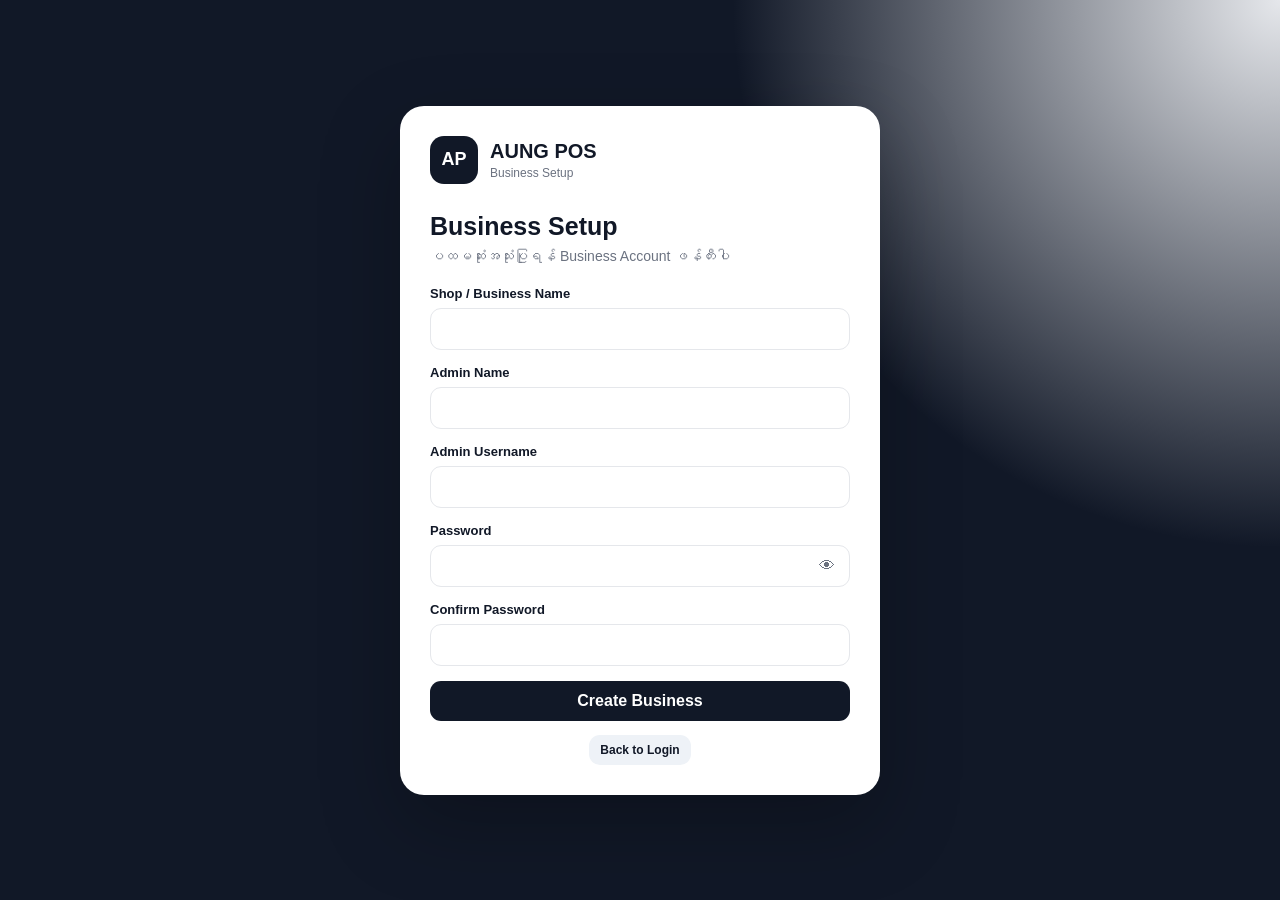
==== commit c8196983: "Update index.html" ====
--- a/index.html
+++ b/index.html
@@ -2,3900 +2,9924 @@
 <html lang="my">
 <head>
 <meta charset="UTF-8">
-<meta name="viewport" content="width=device-width,initial-scale=1,viewport-fit=cover">
-<meta name="theme-color" content="#0f172a">
+<meta name="viewport" content="width=device-width, initial-scale=1.0, viewport-fit=cover">
+<meta name="theme-color" content="#111827">
 <title>Aung POS V2 Professional</title>
 
 <style>
-*{box-sizing:border-box;margin:0;padding:0}
+*{
+  box-sizing:border-box;
+  margin:0;
+  padding:0;
+}
+
+:root{
+  --bg:#f5f7fb;
+  --surface:#ffffff;
+  --surface2:#f8fafc;
+  --border:#e5e7eb;
+  --text:#111827;
+  --muted:#6b7280;
+  --primary:#111827;
+  --primary2:#1f2937;
+  --success:#15803d;
+  --danger:#dc2626;
+  --warning:#d97706;
+  --shadow:0 10px 30px rgba(15,23,42,.07);
+  --radius:16px;
+}
+
 body{
-  font-family:Arial,"Noto Sans Myanmar",sans-serif;
-  background:#f4f7fb;color:#172033;
-}
-button,input,select,textarea{font:inherit}
-button{cursor:pointer}
-.hidden{display:none!important}
-
-:root{
- --nav:#0f172a;
- --nav2:#1e293b;
- --primary:#2563eb;
- --primary2:#1d4ed8;
- --success:#059669;
- --danger:#dc2626;
- --warning:#d97706;
- --text:#172033;
- --muted:#64748b;
- --border:#e2e8f0;
- --card:#fff;
-}
-
-.auth{
- min-height:100vh;
- display:flex;
- align-items:center;
- justify-content:center;
- padding:20px;
- background:linear-gradient(135deg,#0f172a,#1d4ed8);
-}
+  font-family:
+    -apple-system,
+    BlinkMacSystemFont,
+    "Noto Sans Myanmar",
+    "Myanmar Text",
+    Arial,
+    sans-serif;
+  background:var(--bg);
+  color:var(--text);
+  min-height:100vh;
+}
+
+button,
+input,
+select,
+textarea{
+  font:inherit;
+}
+
+button{
+  cursor:pointer;
+}
+
+.hidden{
+  display:none!important;
+}
+
+.muted{
+  color:var(--muted);
+}
+
+.text-success{
+  color:var(--success);
+}
+
+.text-danger{
+  color:var(--danger);
+}
+
+.text-warning{
+  color:var(--warning);
+}
+
+/* =========================
+   AUTH
+========================= */
+
+.auth-screen{
+  min-height:100vh;
+  display:flex;
+  align-items:center;
+  justify-content:center;
+  padding:24px;
+  background:
+    radial-gradient(circle at top right,#e5e7eb 0,transparent 35%),
+    #111827;
+}
+
 .auth-card{
- width:min(450px,100%);
- background:#fff;
- border-radius:22px;
- padding:28px;
- box-shadow:0 25px 70px rgba(0,0,0,.25);
-}
-.logo{
- font-size:27px;
- font-weight:800;
- margin-bottom:6px;
-}
+  width:min(480px,100%);
+  background:#fff;
+  border-radius:24px;
+  padding:30px;
+  box-shadow:0 30px 80px rgba(0,0,0,.25);
+}
+
+.brand{
+  display:flex;
+  align-items:center;
+  gap:12px;
+  margin-bottom:28px;
+}
+
+.brand-logo{
+  width:48px;
+  height:48px;
+  border-radius:14px;
+  background:#111827;
+  color:#fff;
+  display:flex;
+  align-items:center;
+  justify-content:center;
+  font-weight:900;
+  font-size:18px;
+}
+
+.brand h1{
+  font-size:20px;
+}
+
+.brand p{
+  color:var(--muted);
+  font-size:12px;
+  margin-top:3px;
+}
+
 .auth-title{
- font-size:15px;
- color:var(--muted);
- margin-bottom:20px;
-}
-.field{margin-bottom:13px}
-.field label{
- display:block;
- font-size:13px;
- font-weight:700;
- margin-bottom:6px;
-}
-input,select,textarea{
- width:100%;
- border:1px solid var(--border);
- background:#fff;
- border-radius:10px;
- padding:11px 12px;
- outline:none;
-}
-input:focus,select:focus,textarea:focus{
- border-color:var(--primary);
- box-shadow:0 0 0 3px rgba(37,99,235,.1);
-}
-textarea{min-height:80px;resize:vertical}
+  font-size:25px;
+  font-weight:800;
+  margin-bottom:7px;
+}
+
+.auth-subtitle{
+  color:var(--muted);
+  font-size:14px;
+  margin-bottom:22px;
+}
+
+/* =========================
+   FORMS
+========================= */
+
+.form-group{
+  margin-bottom:15px;
+}
+
+.form-label{
+  display:block;
+  font-size:13px;
+  font-weight:700;
+  margin-bottom:7px;
+}
+
+input,
+select,
+textarea{
+  width:100%;
+  border:1px solid var(--border);
+  background:#fff;
+  color:var(--text);
+  border-radius:11px;
+  padding:11px 12px;
+  outline:none;
+  transition:.2s;
+}
+
+input:focus,
+select:focus,
+textarea:focus{
+  border-color:#6b7280;
+  box-shadow:0 0 0 3px rgba(17,24,39,.06);
+}
+
+textarea{
+  min-height:90px;
+  resize:vertical;
+}
+
+.password-wrap{
+  position:relative;
+}
+
+.password-wrap input{
+  padding-right:45px;
+}
+
+.password-toggle{
+  position:absolute;
+  right:8px;
+  top:50%;
+  transform:translateY(-50%);
+  border:0;
+  background:transparent;
+  padding:7px;
+  color:var(--muted);
+}
+
+.form-grid{
+  display:grid;
+  grid-template-columns:repeat(2,minmax(0,1fr));
+  gap:14px;
+}
+
+.form-grid.three{
+  grid-template-columns:repeat(3,minmax(0,1fr));
+}
+
+/* =========================
+   BUTTONS
+========================= */
 
 .btn{
- border:0;
- border-radius:10px;
- padding:10px 14px;
- font-weight:700;
-}
-.btn-primary{background:var(--primary);color:#fff}
-.btn-primary:hover{background:var(--primary2)}
-.btn-light{background:#eef2f7;color:#334155}
-.btn-success{background:#d1fae5;color:#047857}
-.btn-danger{background:#fee2e2;color:#b91c1c}
-.btn-warning{background:#fef3c7;color:#92400e}
-.btn-sm{padding:7px 9px;font-size:12px}
-
-.app{min-height:100vh;display:flex}
+  border:0;
+  border-radius:11px;
+  padding:11px 15px;
+  font-weight:750;
+  transition:.2s;
+}
+
+.btn:hover{
+  transform:translateY(-1px);
+}
+
+.btn-primary{
+  background:var(--primary);
+  color:#fff;
+}
+
+.btn-secondary{
+  background:#eef2f7;
+  color:#111827;
+}
+
+.btn-success{
+  background:#15803d;
+  color:#fff;
+}
+
+.btn-danger{
+  background:#dc2626;
+  color:#fff;
+}
+
+.btn-warning{
+  background:#d97706;
+  color:#fff;
+}
+
+.btn-sm{
+  padding:8px 11px;
+  font-size:12px;
+}
+
+.btn-block{
+  width:100%;
+}
+
+.actions{
+  display:flex;
+  flex-wrap:wrap;
+  gap:8px;
+}
+
+/* =========================
+   APP
+========================= */
+
+.app-shell{
+  display:flex;
+  min-height:100vh;
+}
+
 .sidebar{
- width:255px;
- position:fixed;
- left:0;top:0;bottom:0;
- background:var(--nav);
- color:#fff;
- overflow-y:auto;
- z-index:30;
-}
-.brand{
- padding:20px;
- border-bottom:1px solid rgba(255,255,255,.08);
-}
-.brand-title{font-size:20px;font-weight:900}
-.brand-sub{font-size:11px;color:#94a3b8;margin-top:4px}
-
-.nav{padding:12px}
-.nav-group{
- font-size:10px;
- color:#64748b;
- font-weight:800;
- padding:15px 10px 5px;
-}
-.nav button{
- width:100%;
- border:0;
- background:transparent;
- color:#cbd5e1;
- text-align:left;
- padding:11px 12px;
- border-radius:9px;
- margin:2px 0;
-}
-.nav button:hover,
-.nav button.active{
- background:var(--nav2);
- color:#fff;
+  width:260px;
+  background:#111827;
+  color:#fff;
+  position:fixed;
+  inset:0 auto 0 0;
+  z-index:100;
+  display:flex;
+  flex-direction:column;
+  overflow-y:auto;
+}
+
+.sidebar-brand{
+  padding:22px 18px;
+  border-bottom:1px solid rgba(255,255,255,.08);
+}
+
+.sidebar-brand-title{
+  font-weight:900;
+  font-size:18px;
+}
+
+.sidebar-brand-sub{
+  color:#9ca3af;
+  font-size:11px;
+  margin-top:4px;
+}
+
+.shop-mini{
+  margin:14px;
+  padding:12px;
+  background:rgba(255,255,255,.06);
+  border:1px solid rgba(255,255,255,.07);
+  border-radius:12px;
+}
+
+.shop-mini strong{
+  display:block;
+  font-size:13px;
+}
+
+.shop-mini span{
+  color:#9ca3af;
+  font-size:11px;
+}
+
+.nav{
+  padding:8px 10px 20px;
+}
+
+.nav-section{
+  color:#6b7280;
+  font-size:10px;
+  text-transform:uppercase;
+  padding:15px 10px 7px;
+  letter-spacing:.08em;
+}
+
+.nav-btn{
+  width:100%;
+  display:flex;
+  align-items:center;
+  gap:10px;
+  color:#d1d5db;
+  background:transparent;
+  border:0;
+  border-radius:10px;
+  padding:11px 12px;
+  text-align:left;
+  margin-bottom:3px;
+  font-size:13px;
+}
+
+.nav-btn:hover,
+.nav-btn.active{
+  background:#1f2937;
+  color:#fff;
+}
+
+.nav-icon{
+  width:22px;
+  text-align:center;
 }
 
 .main{
- margin-left:255px;
- width:calc(100% - 255px);
-}
+  margin-left:260px;
+  flex:1;
+  min-width:0;
+}
+
 .topbar{
- height:64px;
- background:#fff;
- border-bottom:1px solid var(--border);
- display:flex;
- align-items:center;
- justify-content:space-between;
- padding:0 22px;
- position:sticky;
- top:0;
- z-index:20;
-}
-.mobile-menu{display:none}
+  height:68px;
+  background:#fff;
+  border-bottom:1px solid var(--border);
+  display:flex;
+  align-items:center;
+  justify-content:space-between;
+  padding:0 22px;
+  position:sticky;
+  top:0;
+  z-index:50;
+}
+
+.top-left{
+  display:flex;
+  align-items:center;
+  gap:12px;
+}
+
+.mobile-menu{
+  display:none;
+}
+
+.page-title{
+  font-size:18px;
+  font-weight:850;
+}
+
+.user-area{
+  display:flex;
+  align-items:center;
+  gap:10px;
+}
+
+.user-badge{
+  background:#f3f4f6;
+  border-radius:12px;
+  padding:8px 11px;
+  display:flex;
+  flex-direction:column;
+  align-items:flex-end;
+}
+
+.user-badge strong{
+  font-size:12px;
+}
+
+.user-badge span{
+  color:var(--muted);
+  font-size:10px;
+}
 
 .content{
- max-width:1500px;
- margin:auto;
- padding:22px;
-}
-.section{display:none}
-.section.active{display:block}
-
-.page-title{
- display:flex;
- align-items:center;
- justify-content:space-between;
- gap:12px;
- margin-bottom:18px;
-}
-.page-title h2{font-size:23px}
-.muted{color:var(--muted);font-size:13px}
-
-.grid{
- display:grid;
- gap:15px;
-}
-.g4{grid-template-columns:repeat(4,1fr)}
-.g3{grid-template-columns:repeat(3,1fr)}
-.g2{grid-template-columns:repeat(2,1fr)}
+  padding:22px;
+}
+
+/* =========================
+   CARDS
+========================= */
 
 .card{
- background:var(--card);
- border:1px solid var(--border);
- border-radius:15px;
- padding:17px;
- box-shadow:0 5px 18px rgba(15,23,42,.05);
-}
-.card h3{margin-bottom:13px}
-
-.stat .label{
- color:var(--muted);
- font-size:12px;
-}
-.stat .value{
- font-size:25px;
- font-weight:900;
- margin-top:7px;
-}
-.stat .sub{
- font-size:11px;
- color:var(--muted);
- margin-top:5px;
-}
+  background:#fff;
+  border:1px solid var(--border);
+  border-radius:var(--radius);
+  box-shadow:var(--shadow);
+}
+
+.card-header{
+  padding:17px 18px;
+  border-bottom:1px solid var(--border);
+  display:flex;
+  align-items:center;
+  justify-content:space-between;
+  gap:10px;
+}
+
+.card-title{
+  font-weight:800;
+  font-size:15px;
+}
+
+.card-body{
+  padding:18px;
+}
+
+.stats-grid{
+  display:grid;
+  grid-template-columns:repeat(4,minmax(0,1fr));
+  gap:14px;
+  margin-bottom:18px;
+}
+
+.stat-card{
+  padding:18px;
+  background:#fff;
+  border:1px solid var(--border);
+  border-radius:16px;
+  box-shadow:var(--shadow);
+}
+
+.stat-label{
+  color:var(--muted);
+  font-size:12px;
+}
+
+.stat-value{
+  font-size:23px;
+  font-weight:900;
+  margin-top:8px;
+}
+
+.stat-note{
+  font-size:11px;
+  color:var(--muted);
+  margin-top:5px;
+}
+
+.grid-2{
+  display:grid;
+  grid-template-columns:1fr 1fr;
+  gap:18px;
+}
+
+.grid-3{
+  display:grid;
+  grid-template-columns:repeat(3,1fr);
+  gap:18px;
+}
+
+/* =========================
+   TABLE
+========================= */
+
+.table-wrap{
+  width:100%;
+  overflow:auto;
+}
+
+table{
+  width:100%;
+  border-collapse:collapse;
+  min-width:650px;
+}
+
+th,
+td{
+  border-bottom:1px solid var(--border);
+  padding:12px 10px;
+  text-align:left;
+  font-size:12px;
+  vertical-align:middle;
+}
+
+th{
+  color:var(--muted);
+  font-size:11px;
+  font-weight:800;
+  background:#fafafa;
+}
+
+.badge{
+  display:inline-flex;
+  align-items:center;
+  border-radius:999px;
+  padding:5px 8px;
+  font-size:10px;
+  font-weight:800;
+  background:#eef2f7;
+}
+
+.badge.success{
+  background:#dcfce7;
+  color:#166534;
+}
+
+.badge.danger{
+  background:#fee2e2;
+  color:#991b1b;
+}
+
+.badge.warning{
+  background:#fef3c7;
+  color:#92400e;
+}
+
+/* =========================
+   TOOLBAR
+========================= */
 
 .toolbar{
- display:flex;
- gap:8px;
- flex-wrap:wrap;
- margin-bottom:14px;
-}
-.toolbar>*{
- flex:1;
- min-width:150px;
-}
-
-.table-wrap{overflow:auto}
-.table{
- width:100%;
- border-collapse:collapse;
- min-width:700px;
-}
-.table th,.table td{
- padding:10px;
- border-bottom:1px solid var(--border);
- text-align:left;
- font-size:13px;
-}
-.table th{
- background:#f8fafc;
- font-weight:800;
-}
-
-.badge{
- display:inline-block;
- padding:4px 8px;
- border-radius:999px;
- font-size:11px;
- font-weight:700;
- background:#e5e7eb;
-}
-.badge.success{background:#d1fae5;color:#047857}
-.badge.warning{background:#fef3c7;color:#92400e}
-.badge.danger{background:#fee2e2;color:#b91c1c}
-.badge.blue{background:#dbeafe;color:#1d4ed8}
-
-.form-grid{
- display:grid;
- grid-template-columns:repeat(2,1fr);
- gap:12px;
-}
-.full{grid-column:1/-1}
-
-.actions{
- display:flex;
- gap:8px;
- justify-content:flex-end;
- flex-wrap:wrap;
- margin-top:15px;
+  display:flex;
+  flex-wrap:wrap;
+  gap:9px;
+  margin-bottom:15px;
+}
+
+.toolbar .grow{
+  flex:1;
+  min-width:180px;
+}
+
+/* =========================
+   PRODUCT PHOTO
+========================= */
+
+.photo-upload{
+  border:1.5px dashed #cbd5e1;
+  border-radius:16px;
+  padding:15px;
+  background:#f8fafc;
+}
+
+.photo-preview{
+  width:150px;
+  height:150px;
+  border-radius:14px;
+  background:#e5e7eb;
+  overflow:hidden;
+  display:flex;
+  align-items:center;
+  justify-content:center;
+  margin-bottom:12px;
+  position:relative;
+}
+
+.photo-preview img{
+  width:100%;
+  height:100%;
+  object-fit:cover;
+}
+
+.photo-placeholder{
+  color:#94a3b8;
+  text-align:center;
+  font-size:12px;
+}
+
+.photo-placeholder div{
+  font-size:34px;
+  margin-bottom:5px;
+}
+
+.product-photo{
+  width:52px;
+  height:52px;
+  border-radius:10px;
+  object-fit:cover;
+  background:#f1f5f9;
+  display:block;
+}
+
+.product-photo.large{
+  width:100%;
+  height:150px;
+  border-radius:12px;
+}
+
+.product-photo-placeholder{
+  width:52px;
+  height:52px;
+  border-radius:10px;
+  background:#f1f5f9;
+  display:flex;
+  align-items:center;
+  justify-content:center;
+  color:#94a3b8;
+  font-size:22px;
+}
+
+.product-grid{
+  display:grid;
+  grid-template-columns:repeat(4,minmax(0,1fr));
+  gap:14px;
 }
 
 .product-card{
- border:1px solid var(--border);
- border-radius:12px;
- padding:12px;
- background:#fff;
-}
-.product-card h4{
- margin-bottom:5px;
- font-size:14px;
-}
-.product-card .pmeta{
- color:var(--muted);
- font-size:11px;
- margin-bottom:9px;
-}
-.product-card .pprice{
- font-weight:900;
- margin-bottom:9px;
-}
-
-.cart-row{
- display:flex;
- align-items:center;
- gap:10px;
- padding:1